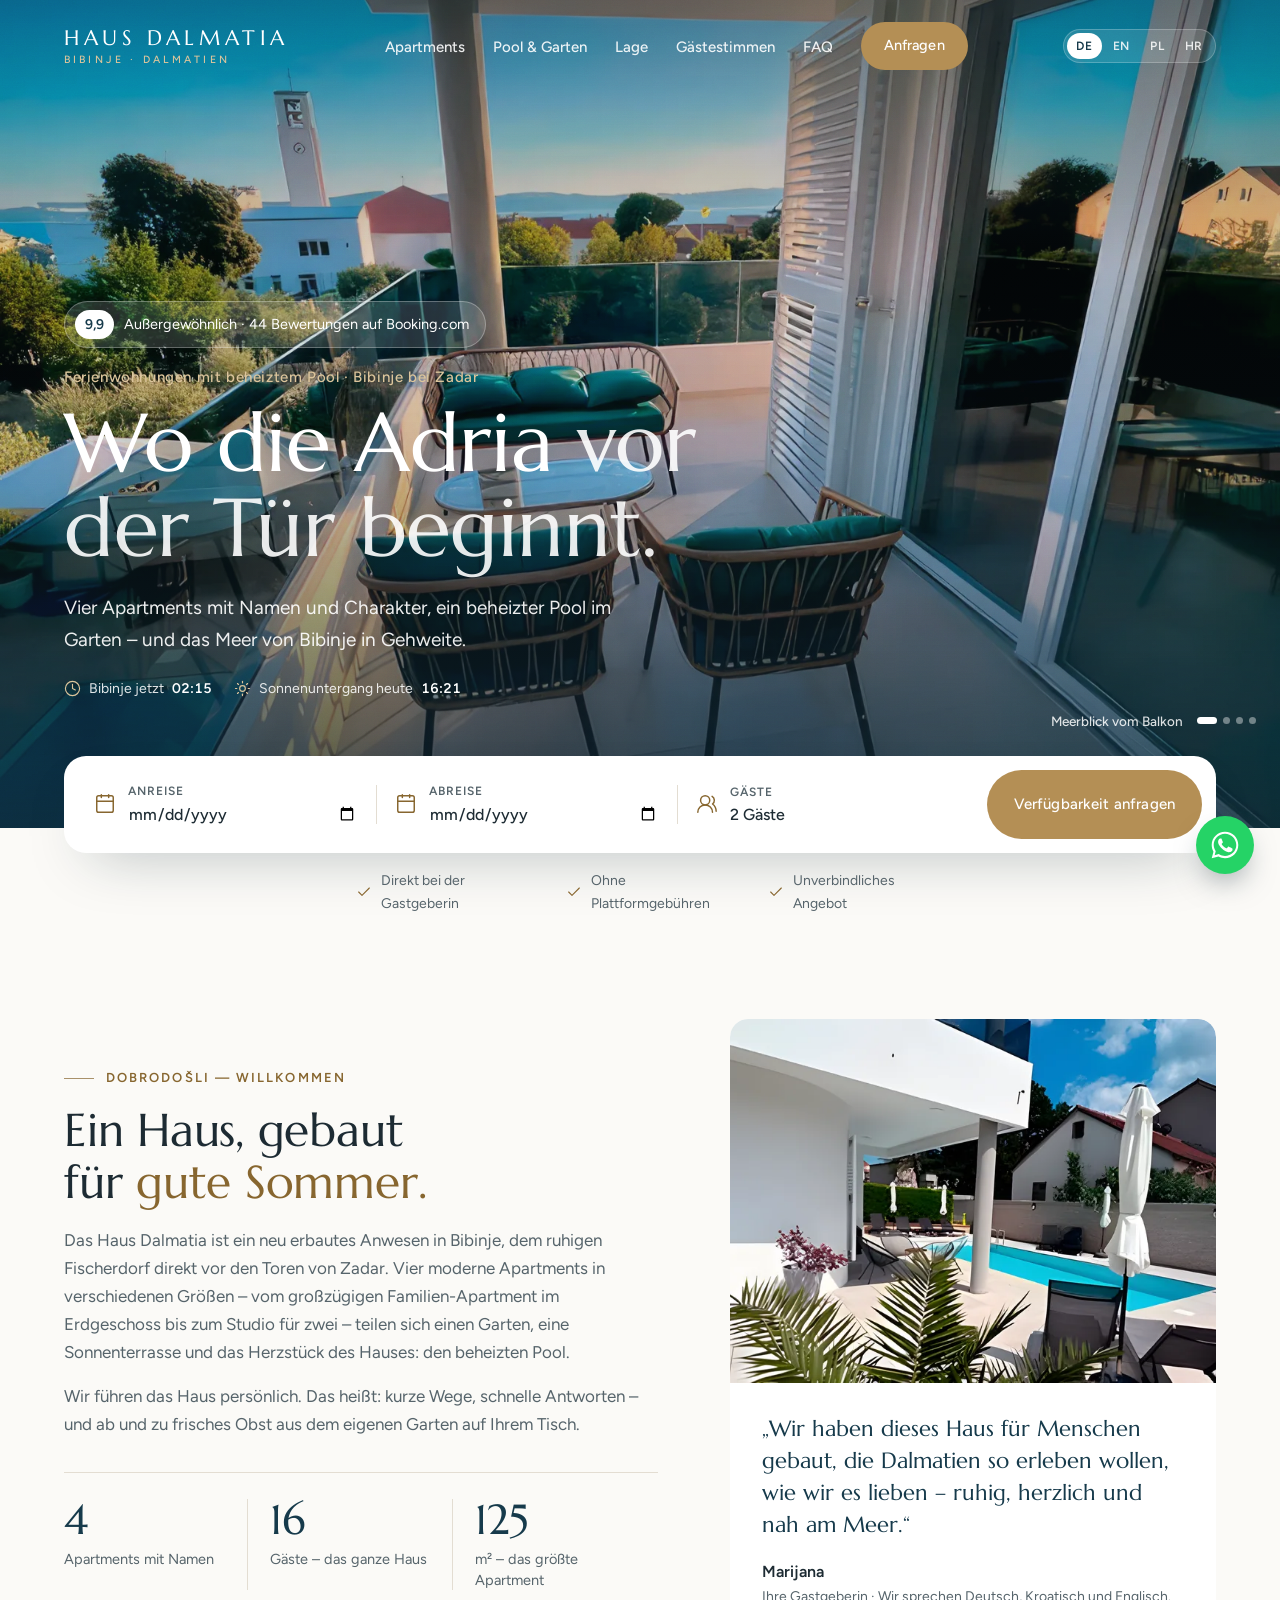
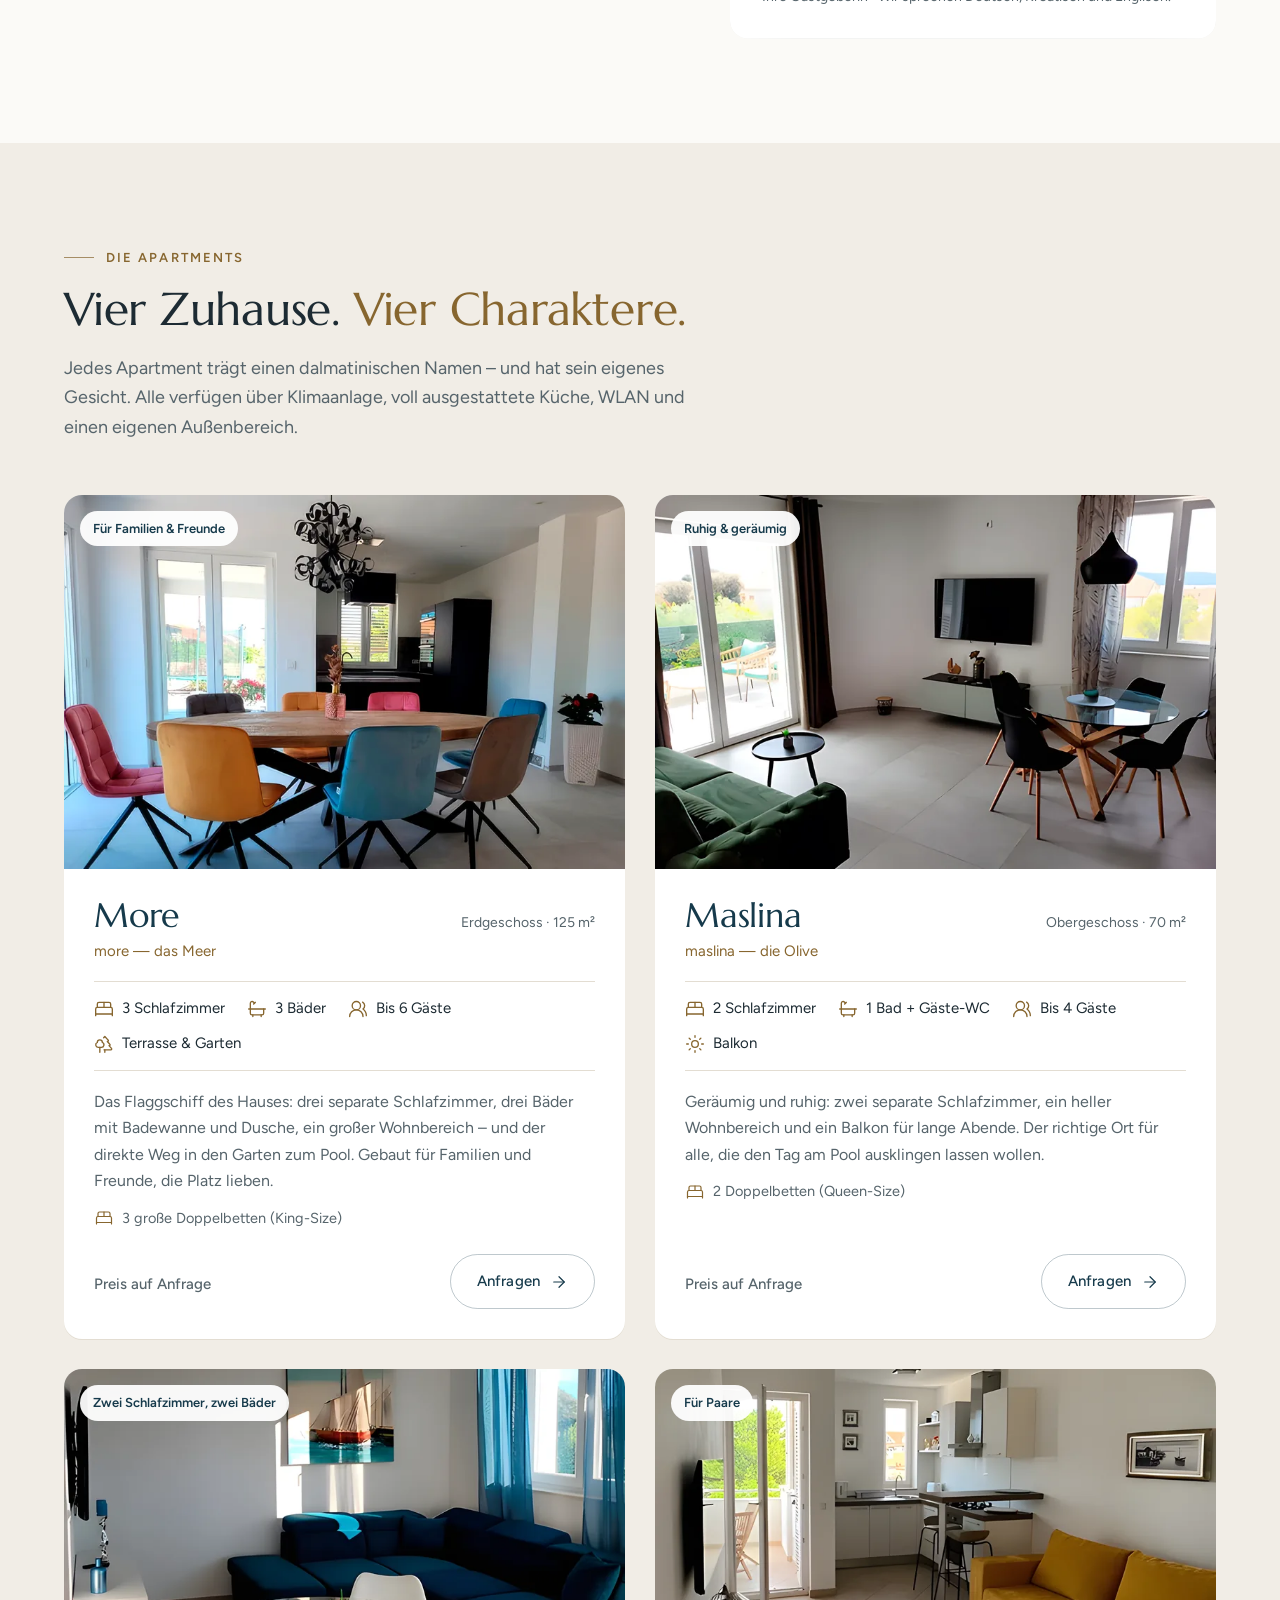
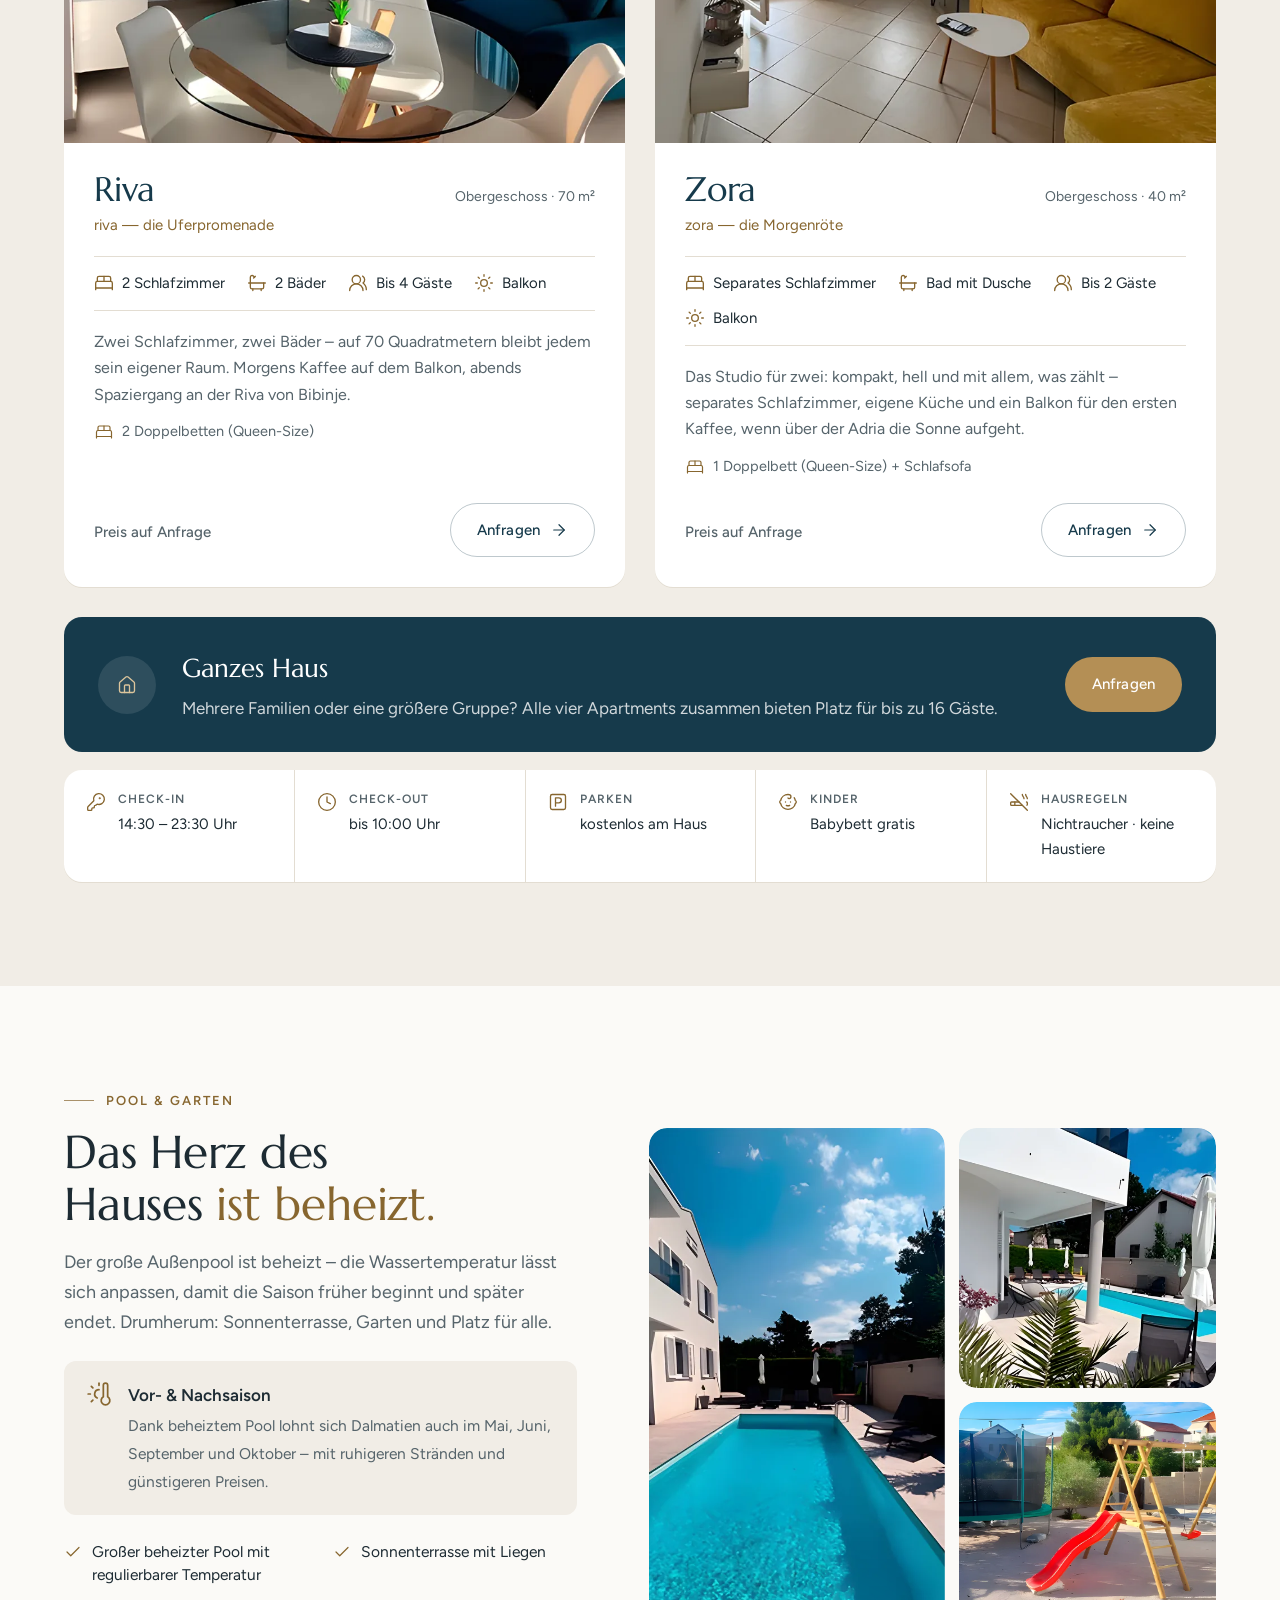
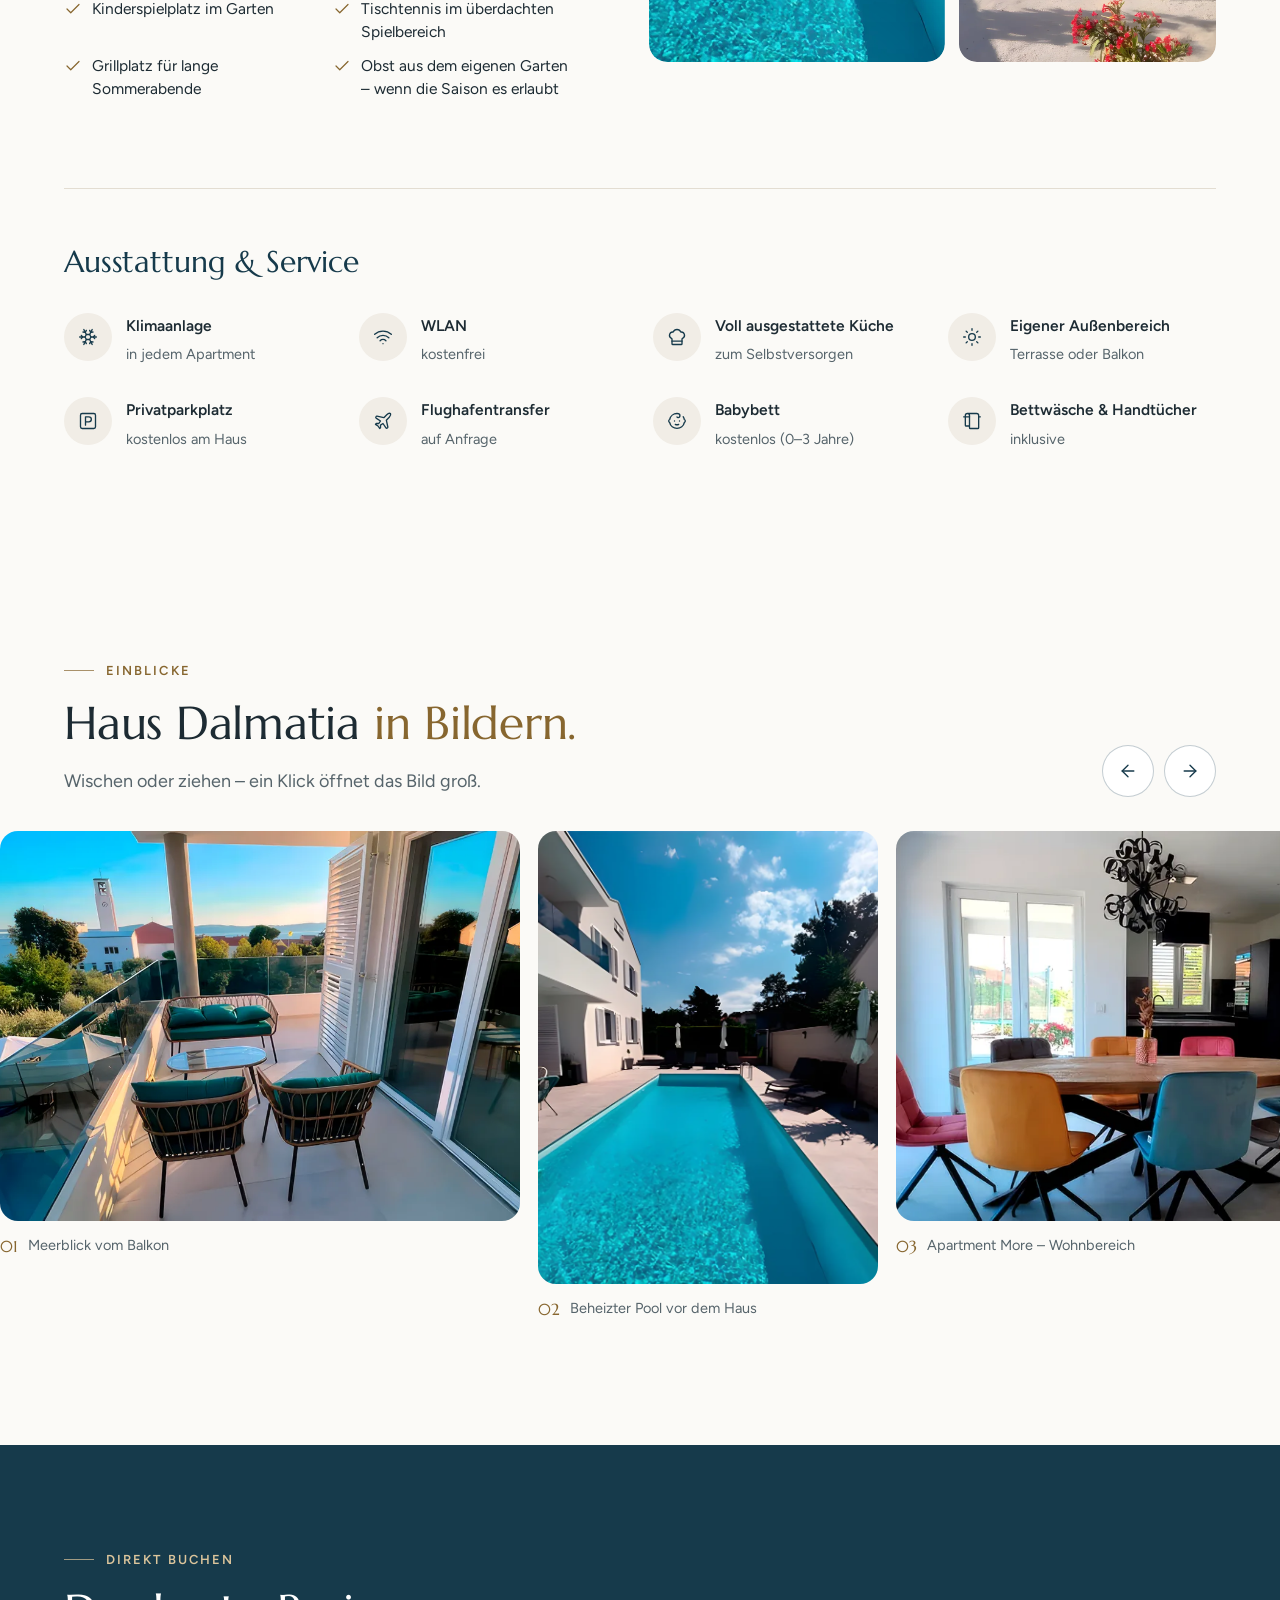
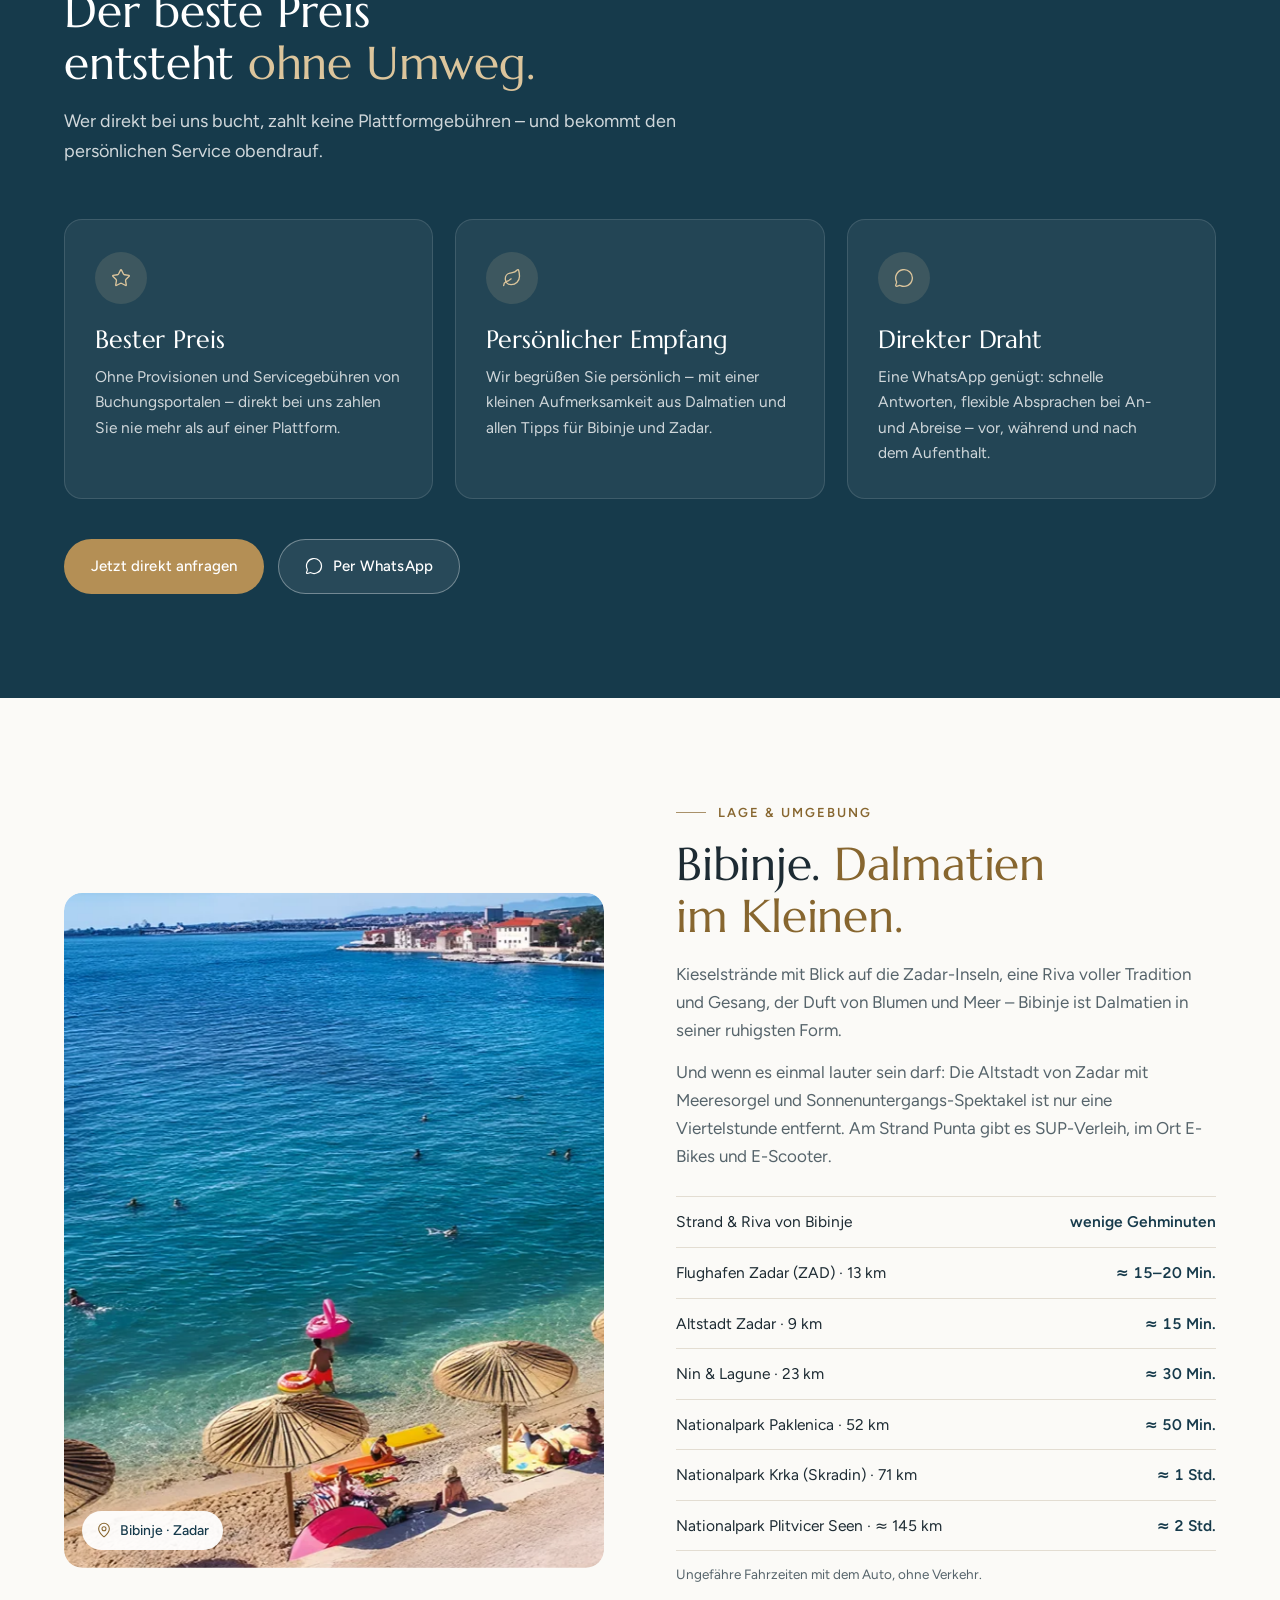
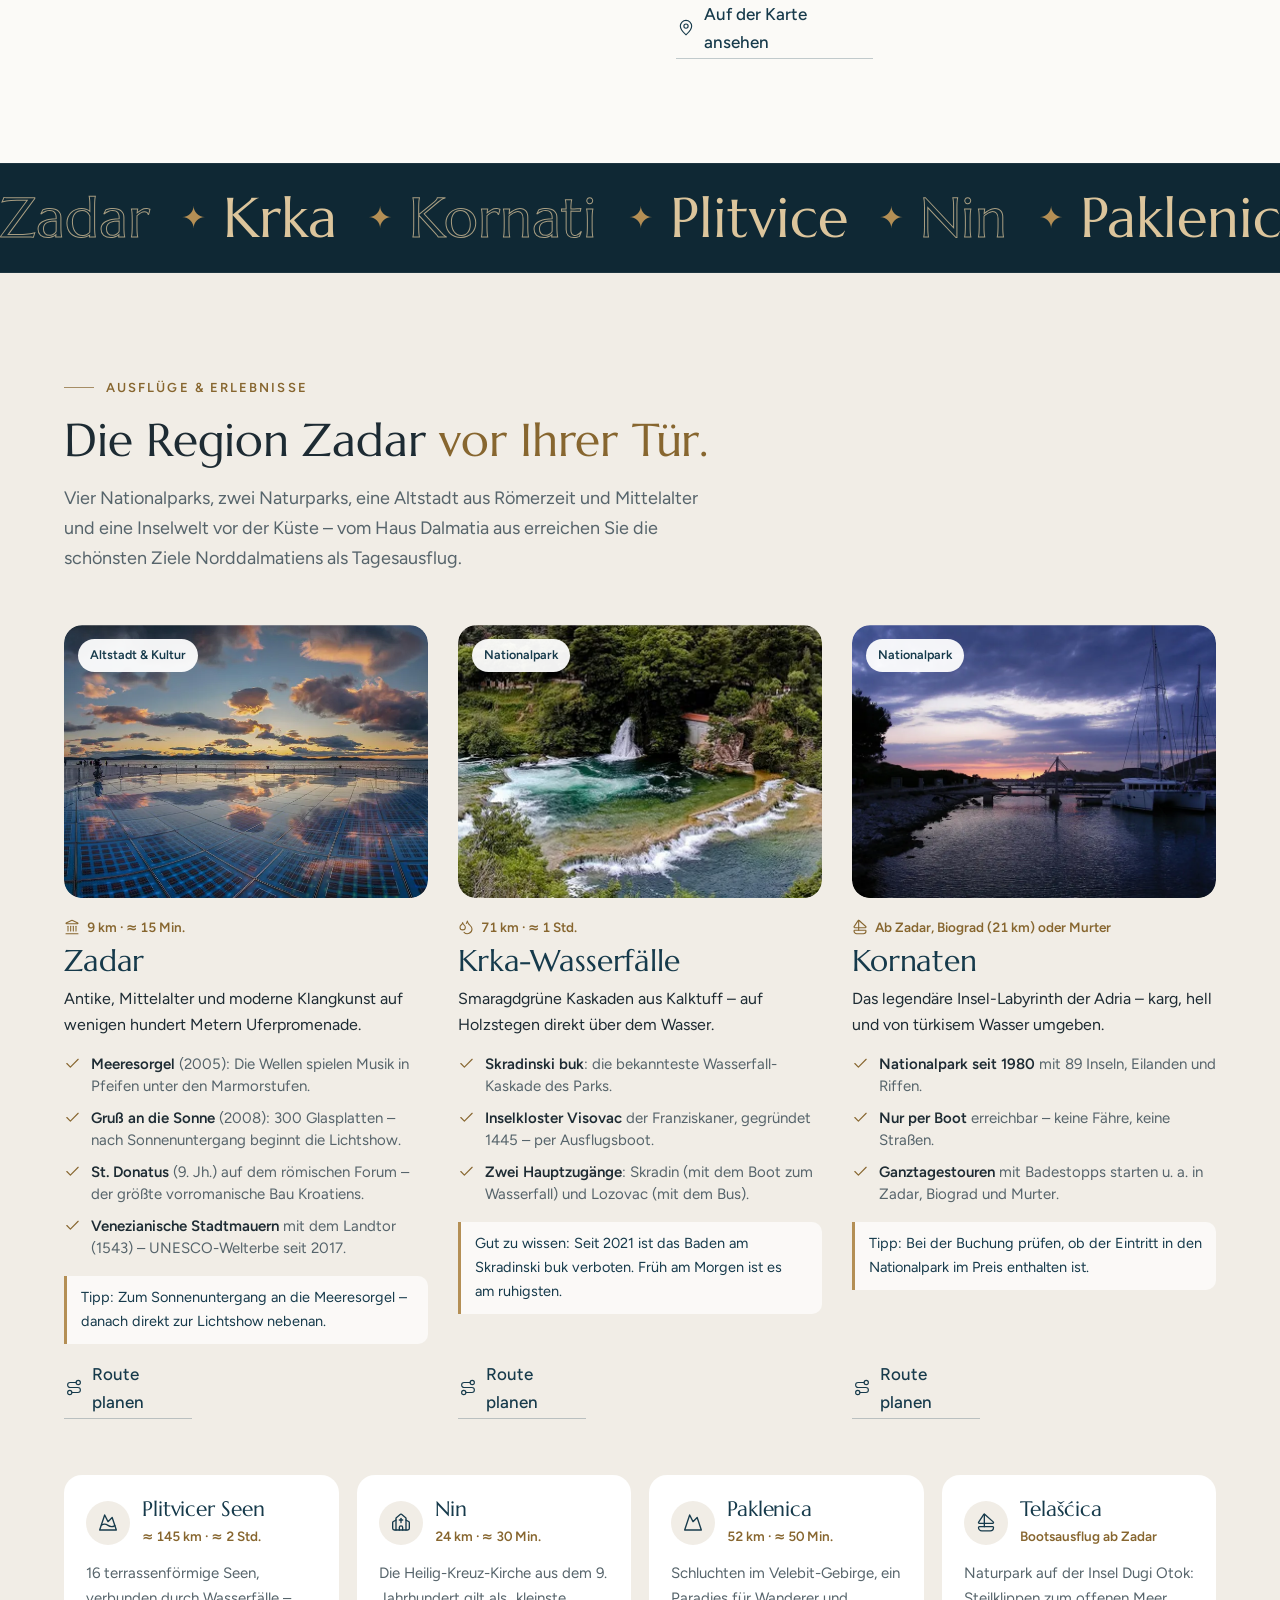
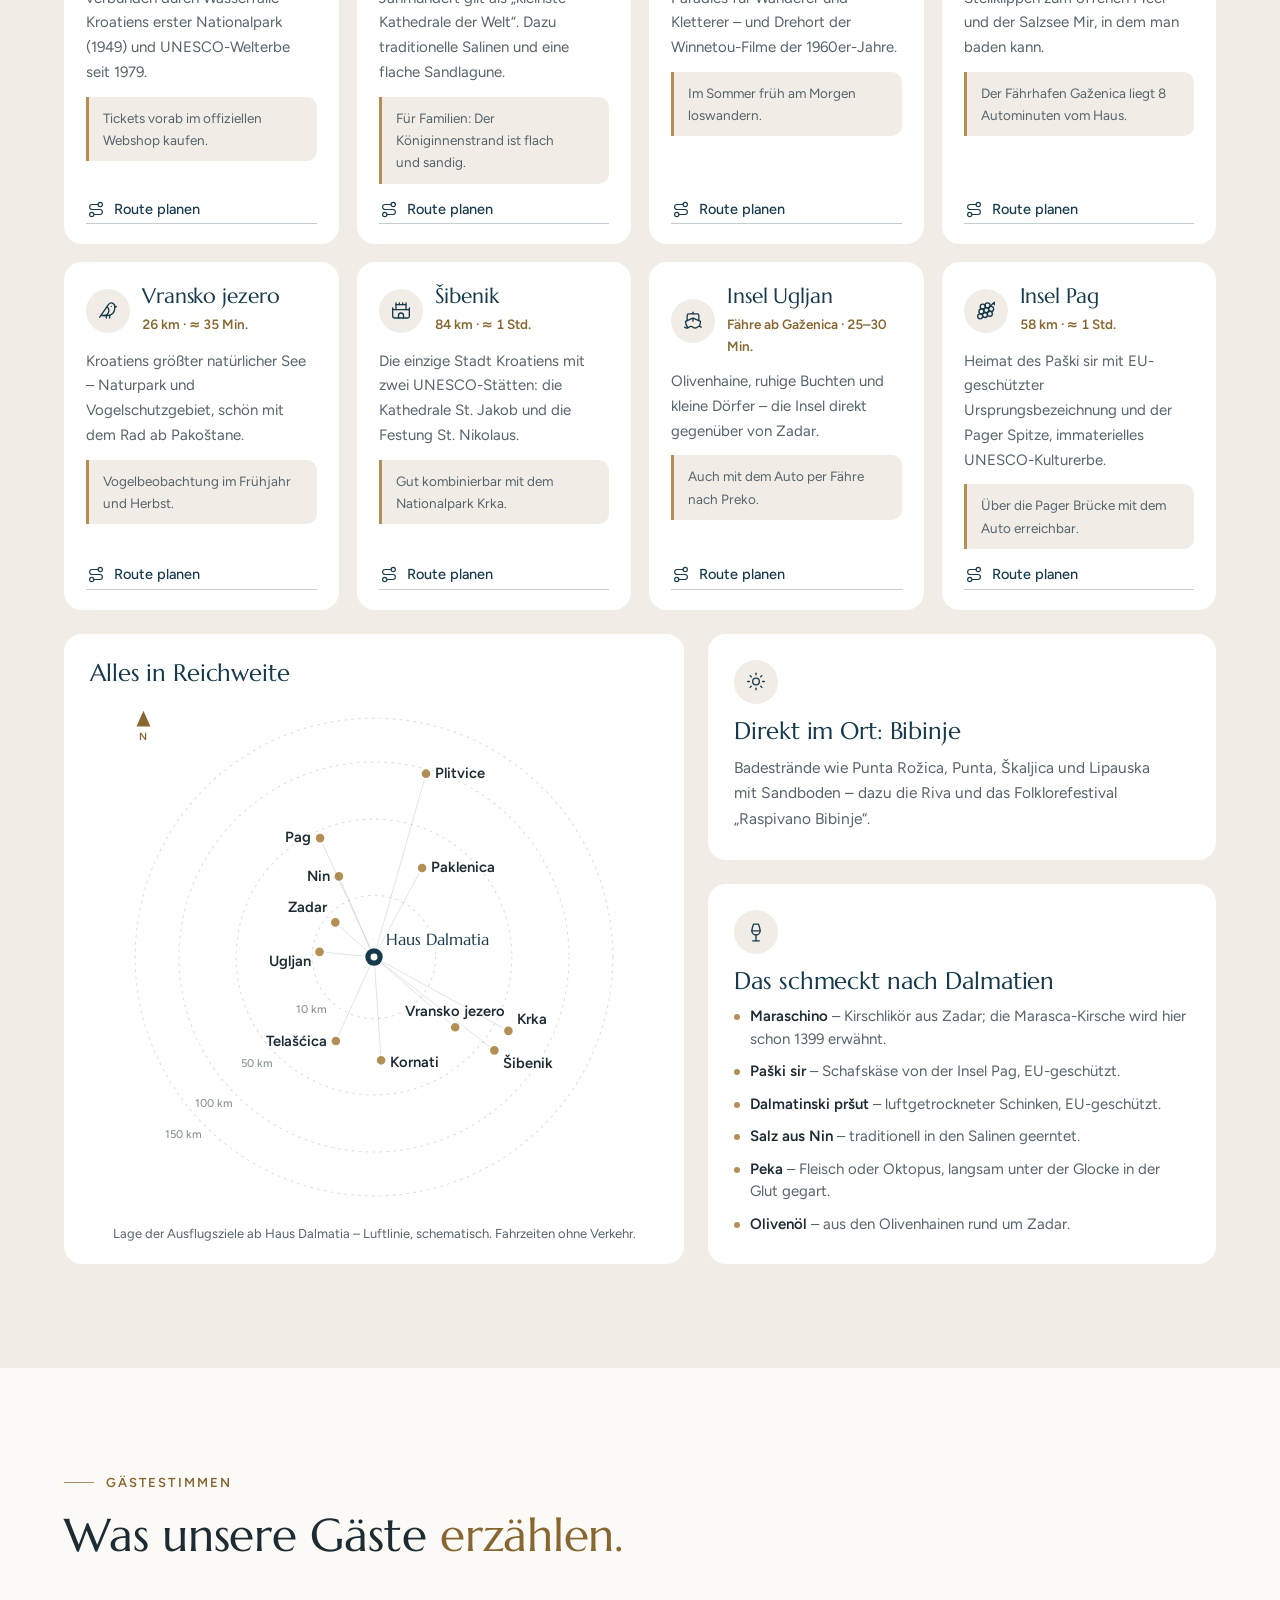
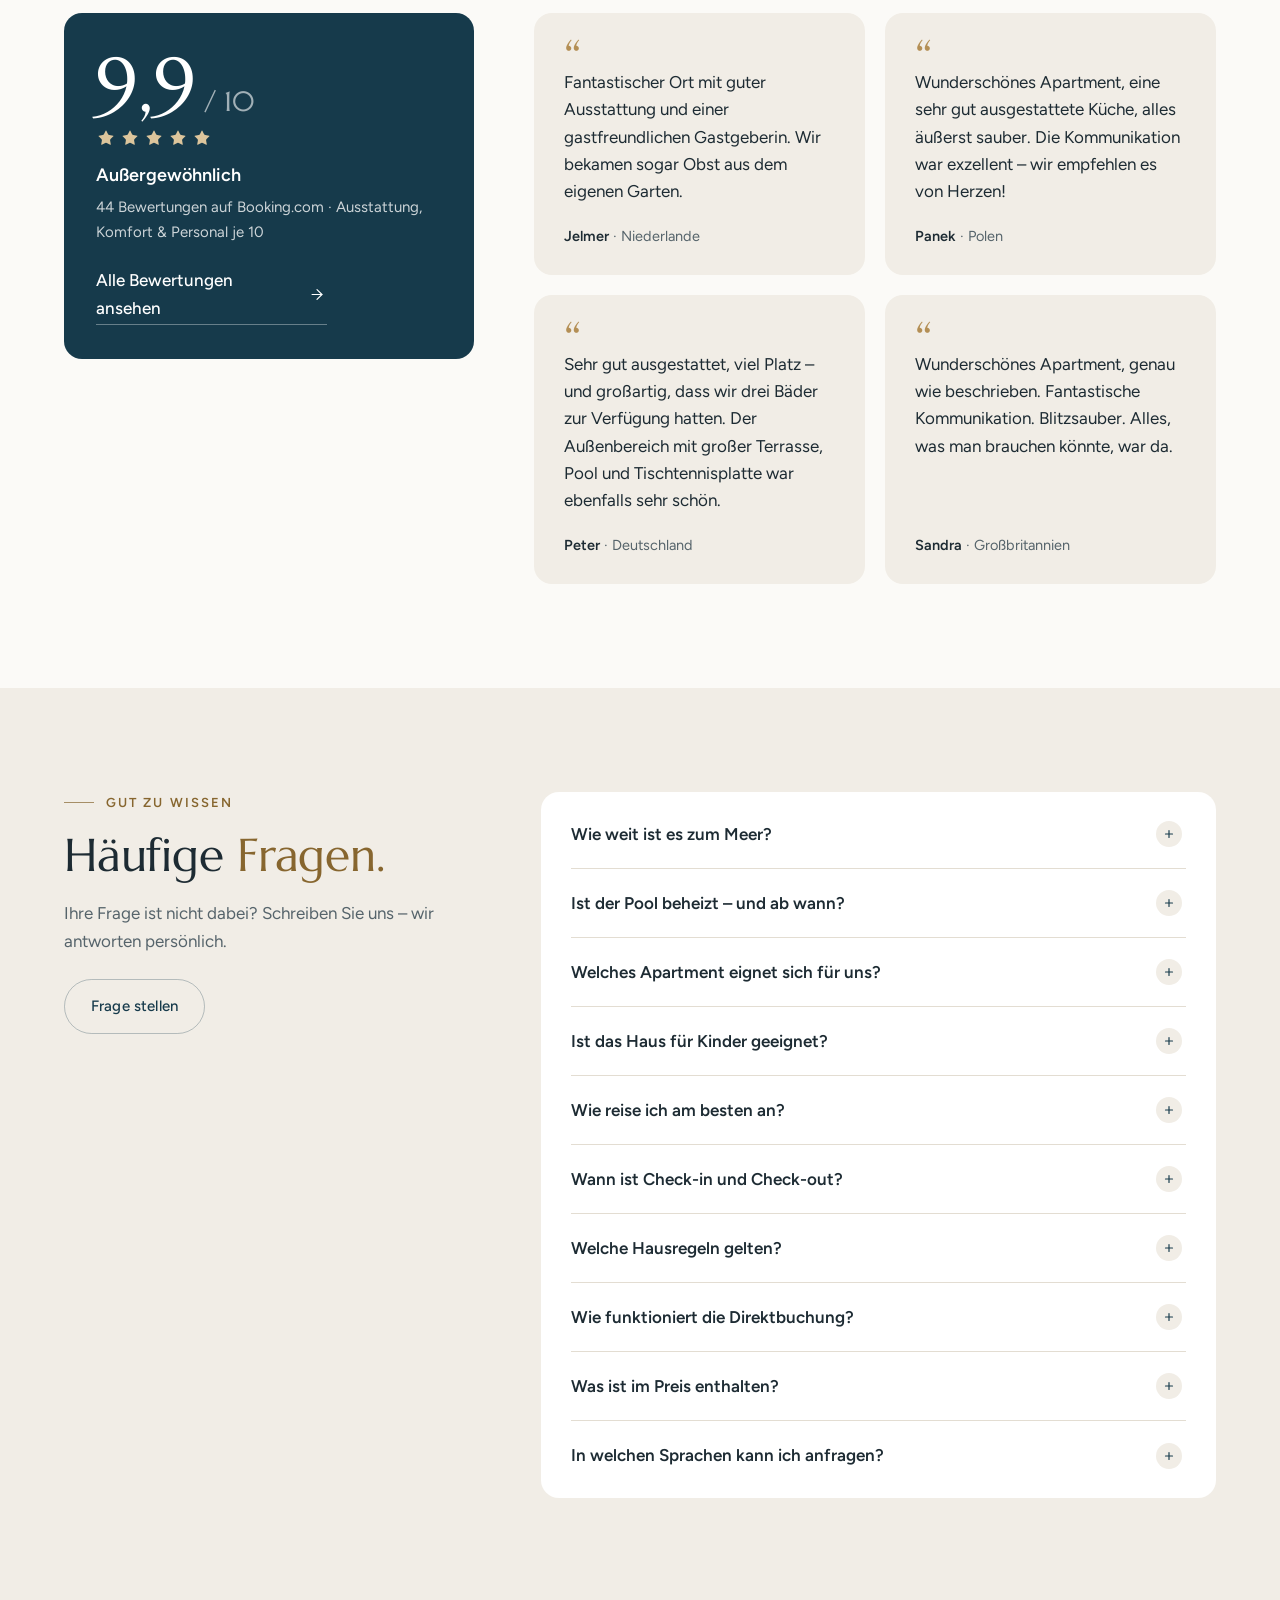
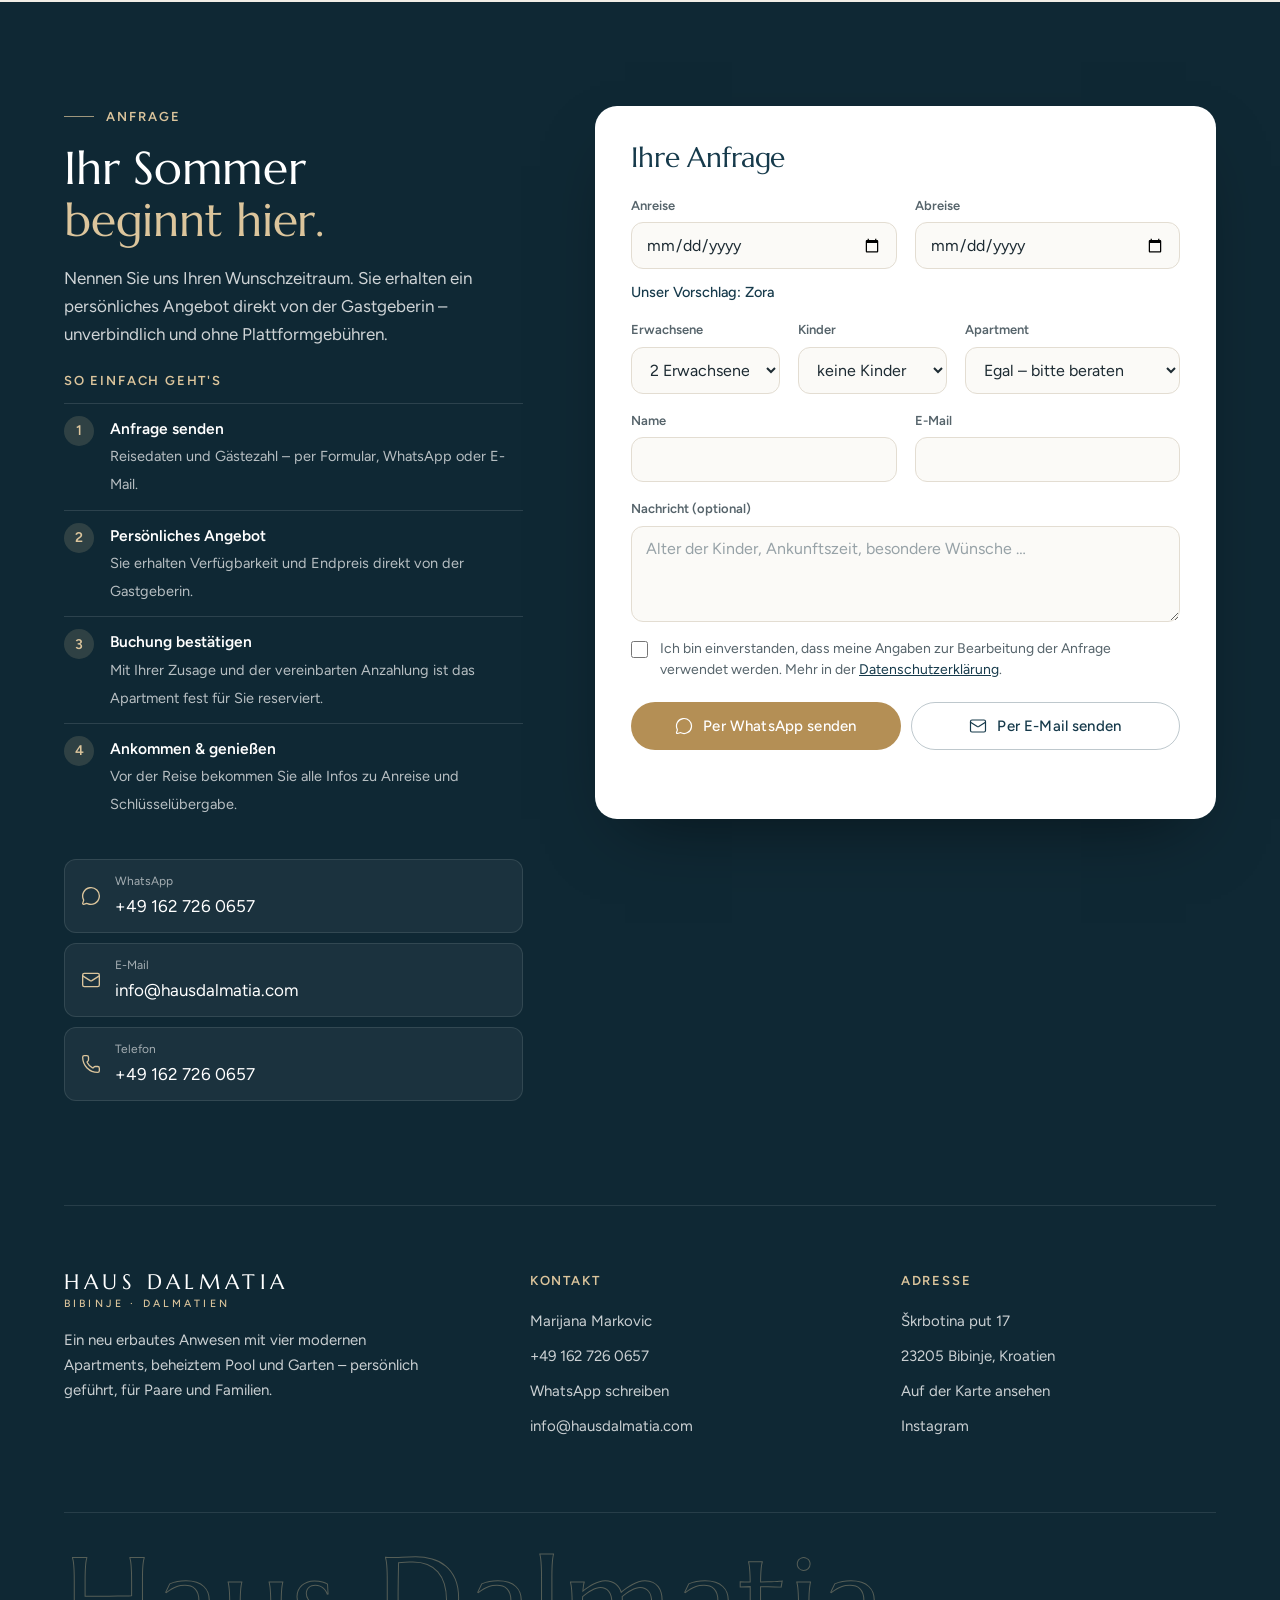
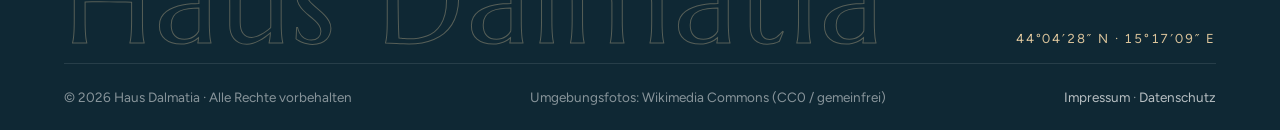
==== index.html @ 5d4549c8 "Elegante Details: Ortszeit & Sonnenuntergang, Koordinaten, Nach-oben-Knopf - Titelbild: aktuelle Uhr" ====
<!DOCTYPE html>
<html lang="de">
<head>
<meta charset="UTF-8">
<meta name="viewport" content="width=device-width, initial-scale=1.0, viewport-fit=cover">
<title>Ferienwohnungen mit beheiztem Pool in Bibinje bei Zadar · Haus Dalmatia</title>
<meta name="description" content="Vier moderne Ferienwohnungen mit beheiztem Pool, Garten und Spielplatz in Bibinje bei Zadar, Kroatien – für 2 bis 16 Gäste, 9,9/10 auf Booking.com. Meer in Gehweite. Direkt bei der Gastgeberin anfragen.">
<link rel="canonical" href="https://hausdalmatia.com/">
<link rel="alternate" hreflang="de" href="https://hausdalmatia.com/">
<link rel="alternate" hreflang="en" href="https://hausdalmatia.com/en/">
<link rel="alternate" hreflang="pl" href="https://hausdalmatia.com/pl/">
<link rel="alternate" hreflang="hr" href="https://hausdalmatia.com/hr/">
<link rel="alternate" hreflang="x-default" href="https://hausdalmatia.com/">
<meta name="theme-color" content="#0f2834">
<link rel="icon" href="bilder/favicon.svg" type="image/svg+xml">
<link rel="icon" href="bilder/favicon.png" sizes="32x32">
<link rel="apple-touch-icon" href="bilder/apple-touch-icon.png">

<!-- Teilen-Vorschau (WhatsApp / Facebook / Instagram) -->
<meta property="og:type" content="website">
<meta property="og:site_name" content="Haus Dalmatia">
<meta property="og:title" content="Ferienwohnungen mit beheiztem Pool in Bibinje bei Zadar · Haus Dalmatia">
<meta property="og:description" content="Vier Apartments mit Namen und Charakter, beheizter Pool, Garten – und das Meer von Bibinje in Gehweite. Direkt bei der Gastgeberin anfragen.">
<meta property="og:image" content="https://hausdalmatia.com/bilder/web/og-haus-dalmatia.jpg">
<meta property="og:image:width" content="1200">
<meta property="og:image:height" content="630">
<meta property="og:url" content="https://hausdalmatia.com/">
<meta property="og:locale" content="de_DE">
<meta property="og:locale:alternate" content="en_GB">
<meta property="og:locale:alternate" content="pl_PL">
<meta property="og:locale:alternate" content="hr_HR">
<meta name="twitter:card" content="summary_large_image">

<link rel="preload" as="image" type="image/webp" href="bilder/web/hero-meerblick-1600.webp" imagesrcset="bilder/web/hero-meerblick-960.webp 960w, bilder/web/hero-meerblick-1600.webp 1600w, bilder/web/hero-meerblick-2200.webp 2200w" imagesizes="100vw" fetchpriority="high">
<link rel="preload" as="font" type="font/woff2" href="fonts/marcellus-latin-400-normal.woff2" crossorigin>
<link rel="preload" as="font" type="font/woff2" href="fonts/figtree-latin-400-normal.woff2" crossorigin>

<style>
/* ---------- Schriften (lokal, ohne Verbindung zu Google) ----------
   Marcellus: Überschriften, angelehnt an römische Inschriften (Forum Zadar)
   Figtree:   Fließtext, weich und gut lesbar */
@font-face{font-family:'Marcellus';font-style:normal;font-weight:400;font-display:swap;src:url(fonts/marcellus-latin-400-normal.woff2) format('woff2');unicode-range:U+0000-00FF,U+0131,U+0152-0153,U+02BB-02BC,U+02C6,U+02DA,U+02DC,U+0304,U+0308,U+0329,U+2000-206F,U+20AC,U+2122,U+2191,U+2193,U+2212,U+2215,U+FEFF,U+FFFD}
@font-face{font-family:'Marcellus';font-style:normal;font-weight:400;font-display:swap;src:url(fonts/marcellus-latin-ext-400-normal.woff2) format('woff2');unicode-range:U+0100-02BA,U+02BD-02C5,U+02C7-02CC,U+02CE-02D7,U+02DD-02FF,U+1E00-1E9F,U+2020,U+20A0-20AB,U+20AD-20C0,U+2C60-2C7F,U+A720-A7FF}
@font-face{font-family:'Figtree';font-style:normal;font-weight:400;font-display:swap;src:url(fonts/figtree-latin-400-normal.woff2) format('woff2');unicode-range:U+0000-00FF,U+0131,U+0152-0153,U+02BB-02BC,U+02C6,U+02DA,U+02DC,U+0304,U+0308,U+0329,U+2000-206F,U+20AC,U+2122,U+2191,U+2193,U+2212,U+2215,U+FEFF,U+FFFD}
@font-face{font-family:'Figtree';font-style:normal;font-weight:400;font-display:swap;src:url(fonts/figtree-latin-ext-400-normal.woff2) format('woff2');unicode-range:U+0100-02BA,U+02BD-02C5,U+02C7-02CC,U+02CE-02D7,U+02DD-02FF,U+1E00-1E9F,U+2020,U+20A0-20AB,U+20AD-20C0,U+2C60-2C7F,U+A720-A7FF}
@font-face{font-family:'Figtree';font-style:normal;font-weight:500;font-display:swap;src:url(fonts/figtree-latin-500-normal.woff2) format('woff2');unicode-range:U+0000-00FF,U+0131,U+0152-0153,U+02BB-02BC,U+02C6,U+02DA,U+02DC,U+0304,U+0308,U+0329,U+2000-206F,U+20AC,U+2122,U+2191,U+2193,U+2212,U+2215,U+FEFF,U+FFFD}
@font-face{font-family:'Figtree';font-style:normal;font-weight:500;font-display:swap;src:url(fonts/figtree-latin-ext-500-normal.woff2) format('woff2');unicode-range:U+0100-02BA,U+02BD-02C5,U+02C7-02CC,U+02CE-02D7,U+02DD-02FF,U+1E00-1E9F,U+2020,U+20A0-20AB,U+20AD-20C0,U+2C60-2C7F,U+A720-A7FF}
@font-face{font-family:'Figtree';font-style:normal;font-weight:600;font-display:swap;src:url(fonts/figtree-latin-600-normal.woff2) format('woff2');unicode-range:U+0000-00FF,U+0131,U+0152-0153,U+02BB-02BC,U+02C6,U+02DA,U+02DC,U+0304,U+0308,U+0329,U+2000-206F,U+20AC,U+2122,U+2191,U+2193,U+2212,U+2215,U+FEFF,U+FFFD}
@font-face{font-family:'Figtree';font-style:normal;font-weight:600;font-display:swap;src:url(fonts/figtree-latin-ext-600-normal.woff2) format('woff2');unicode-range:U+0100-02BA,U+02BD-02C5,U+02C7-02CC,U+02CE-02D7,U+02DD-02FF,U+1E00-1E9F,U+2020,U+20A0-20AB,U+20AD-20C0,U+2C60-2C7F,U+A720-A7FF}

/* Layout: heller Kalkstein, ein tiefes Adria-Band, weich gerundete Fotos – ruhig und luftig */
:root{
  --paper:#fbfaf7;      /* Grundton, fast weiß */
  --stone:#f1ede6;      /* dalmatinischer Kalkstein */
  --line:#e3ddd2;
  --ink:#1d2b33;
  --muted:#56646b;
  --sea:#163a4b;        /* Adria */
  --sea-deep:#0f2834;
  --gold:#b48f55;
  --gold-ink:#87662f;   /* Gold für Text auf hellem Grund */
  --gold-soft:#dcc59c;  /* Gold für Text auf dunklem Grund */
  --r:18px; --r-sm:12px;
  --display:'Marcellus',Georgia,'Times New Roman',serif;
  --body:'Figtree',system-ui,-apple-system,'Segoe UI',sans-serif;
  --shadow:0 24px 60px -28px rgba(15,40,52,.35);
  color-scheme:light;
}
*{margin:0;padding:0;box-sizing:border-box}
html{scroll-behavior:smooth;scroll-padding-top:84px}
body{font-family:var(--body);font-weight:400;color:var(--ink);background:var(--paper);line-height:1.65;font-size:17px;-webkit-font-smoothing:antialiased;text-rendering:optimizeLegibility}
img{display:block;max-width:100%;height:auto}
a{color:inherit;text-decoration:none}
h1,h2,h3{font-family:var(--display);font-weight:400;line-height:1.12;text-wrap:balance;letter-spacing:-.005em}
h2 em,h1 em{font-style:normal;color:var(--gold-ink)}
p{text-wrap:pretty}
:focus-visible{outline:2px solid var(--gold);outline-offset:3px;border-radius:6px}
.skip{position:absolute;left:-9999px;top:10px;z-index:300;background:var(--gold);color:#fff;padding:10px 18px;border-radius:999px}
.skip:focus{left:10px}
.sr{position:absolute;width:1px;height:1px;overflow:hidden;clip:rect(0 0 0 0);white-space:nowrap}
.ic{width:20px;height:20px;flex:0 0 20px;fill:none;stroke:currentColor;stroke-width:1.6;stroke-linecap:round;stroke-linejoin:round}

/* ---------- Grundbausteine ---------- */
.wrap{max-width:1200px;margin:0 auto;padding-left:max(24px,env(safe-area-inset-left,0px));padding-right:max(24px,env(safe-area-inset-right,0px))}
.section{padding-block:104px}
.eyebrow{font-size:13px;font-weight:600;letter-spacing:.16em;text-transform:uppercase;color:var(--gold-ink);display:block;margin-bottom:16px}
.head{max-width:660px;margin-bottom:52px}
.head h2,.h2{font-size:clamp(32px,3.6vw,48px);margin-bottom:18px}
.head p,.lead{color:var(--muted);font-size:18px}
.head.c{text-align:center;margin-left:auto;margin-right:auto}
.btn{display:inline-flex;align-items:center;justify-content:center;gap:10px;padding:14px 26px;border-radius:999px;border:1px solid transparent;font-family:var(--body);font-size:15px;font-weight:500;letter-spacing:.01em;cursor:pointer;transition:background .25s,color .25s,border-color .25s,transform .25s;background:var(--sea);color:#fff;white-space:nowrap}
.btn:hover{background:var(--sea-deep);transform:translateY(-1px)}
.btn.gold{background:var(--gold);color:#fff}
.btn.gold:hover{background:#a07d46}
.btn.line{background:transparent;color:var(--sea);border-color:rgba(22,58,75,.28)}
.btn.line:hover{border-color:var(--sea);background:rgba(22,58,75,.05)}
.btn.ghost{background:rgba(255,255,255,.08);color:#fff;border-color:rgba(255,255,255,.35)}
.btn.ghost:hover{background:rgba(255,255,255,.16);border-color:#fff}
.btn .ic{width:18px;height:18px;flex-basis:18px}
.link{display:inline-flex;align-items:center;gap:8px;font-weight:500;color:var(--sea);border-bottom:1px solid rgba(22,58,75,.25);padding-bottom:2px;transition:border-color .25s,gap .25s}
.link:hover{border-color:var(--sea);gap:12px}
.link .ic{width:17px;height:17px}

/* ---------- Navigation ---------- */
nav{position:fixed;top:0;left:0;right:0;z-index:100;padding-block:22px;transition:background .35s,padding .35s,box-shadow .35s}
nav .wrap{display:flex;align-items:center;justify-content:space-between;gap:20px}
.logo{font-family:var(--display);font-size:21px;letter-spacing:.22em;text-transform:uppercase;color:#fff;line-height:1.15;white-space:nowrap;transition:color .35s}
.logo small{display:block;font-family:var(--body);font-size:10.5px;font-weight:500;letter-spacing:.3em;color:var(--gold-soft);margin-top:4px}
.nav-links{display:flex;gap:28px;align-items:center;list-style:none}
.nav-links a{font-size:15px;font-weight:500;color:rgba(255,255,255,.9);transition:color .25s}
.nav-links a:not(.btn):hover{color:#fff}
.nav-links .btn{padding:11px 22px;font-size:14.5px}
nav.scrolled{background:rgba(251,250,247,.96);backdrop-filter:blur(12px);-webkit-backdrop-filter:blur(12px);padding-block:12px;box-shadow:0 1px 0 var(--line)}
nav.scrolled .logo{color:var(--sea)}
nav.scrolled .logo small{color:var(--gold-ink)}
nav.scrolled .nav-links a:not(.btn){color:var(--ink)}
.nav-right{display:flex;align-items:center;gap:18px}
.lang-switch{display:flex;align-items:center;gap:2px;background:rgba(255,255,255,.12);border:1px solid rgba(255,255,255,.22);border-radius:999px;padding:3px}
.lang-switch a{background:none;border:none;color:rgba(255,255,255,.85);font:600 12px/1 var(--body);letter-spacing:.06em;cursor:pointer;padding:7px 9px;border-radius:999px;transition:background .25s,color .25s}
.lang-switch a.active{background:#fff;color:var(--sea)}
nav.scrolled .lang-switch{background:var(--stone);border-color:var(--line)}
nav.scrolled .lang-switch a{color:var(--muted)}
nav.scrolled .lang-switch a.active{background:var(--sea);color:#fff}
.burger{display:none;background:none;border:none;cursor:pointer;width:28px;height:20px;position:relative;z-index:110}
.burger span{position:absolute;left:0;width:100%;height:2px;border-radius:2px;background:#fff;transition:all .3s}
.burger span:nth-child(1){top:0}.burger span:nth-child(2){top:9px}.burger span:nth-child(3){top:18px}
nav.scrolled .burger span{background:var(--sea)}
.burger.open span{background:#fff!important}
.burger.open span:nth-child(1){top:9px;transform:rotate(45deg)}
.burger.open span:nth-child(2){opacity:0}
.burger.open span:nth-child(3){top:9px;transform:rotate(-45deg)}

/* ---------- Hero ---------- */
.hero{position:relative;height:min(92svh,880px);min-height:620px;display:flex;align-items:flex-end;background:var(--sea-deep);overflow:hidden}
.hero-slides{position:absolute;inset:0}
.hero-bg{position:absolute;inset:0;width:100%;height:100%;object-fit:cover;opacity:0;transition:opacity 1.6s ease}
.hero-bg.is-on{opacity:1;animation:drift 9s ease-out both}
@keyframes drift{from{transform:scale(1.07)}to{transform:scale(1)}}
.hero-cap{position:absolute;z-index:3;right:max(24px,env(safe-area-inset-right,0px));bottom:96px;display:flex;align-items:center;gap:14px;color:rgba(255,255,255,.85);font-size:13.5px;font-weight:500}
.hero-cap .dots{display:flex;gap:6px}
.hero-cap .dots i{width:7px;height:7px;border-radius:50%;background:rgba(255,255,255,.4);transition:background .4s,width .4s}
.hero-cap .dots i.on{background:#fff;width:20px;border-radius:4px}
.hero:after{content:'';position:absolute;inset:0;background:linear-gradient(180deg,rgba(15,40,52,.55) 0%,rgba(15,40,52,.12) 32%,rgba(15,40,52,.2) 55%,rgba(15,40,52,.78) 100%)}
.hero-content{position:relative;z-index:2;color:#fff;width:100%;padding-bottom:128px;animation:rise 1s cubic-bezier(.2,.7,.2,1) both}
@keyframes rise{from{opacity:.35;transform:translateY(18px)}to{opacity:1;transform:none}}
.rating{display:inline-flex;align-items:center;gap:10px;background:rgba(255,255,255,.14);border:1px solid rgba(255,255,255,.28);backdrop-filter:blur(8px);-webkit-backdrop-filter:blur(8px);border-radius:999px;padding:8px 16px 8px 10px;font-size:14.5px;margin-bottom:22px}
.rating b{background:#fff;color:var(--sea);border-radius:999px;padding:3px 10px;font-weight:600;font-size:14px}
.hero .kicker{display:block;font-family:var(--body);font-size:15px;font-weight:500;letter-spacing:.04em;color:var(--gold-soft);margin-bottom:14px}
.hero h1{font-size:clamp(44px,6.4vw,84px);max-width:13ch;margin-bottom:22px;line-height:1.04}
.hero h1 em{color:#fff;opacity:.9}
.hero p.sub{font-size:19px;max-width:560px;color:rgba(255,255,255,.92);margin-bottom:6px}

/* ---------- Buchungskarte ---------- */
.book-wrap{position:relative;z-index:5;margin-top:-72px}
.book{background:#fff;border-radius:22px;box-shadow:var(--shadow);padding:14px;display:grid;grid-template-columns:1fr 1fr 1fr auto;gap:6px;align-items:stretch}
.bf{display:flex;align-items:center;gap:12px;padding:12px 16px;border-radius:14px;transition:background .2s;min-width:0}
.bf:hover,.bf:focus-within{background:var(--stone)}
.bf .ic{color:var(--gold-ink);width:22px;height:22px;flex-basis:22px}
.bf div{display:flex;flex-direction:column;min-width:0;flex:1}
.bf label{font-size:12px;font-weight:600;letter-spacing:.08em;text-transform:uppercase;color:var(--muted)}
.bf input,.bf select{border:none;background:transparent;font:500 16px var(--body);color:var(--ink);padding:2px 0;outline:none;width:100%;min-width:0;appearance:none;-webkit-appearance:none}
.bf + .bf{position:relative}
.bf + .bf:before{content:'';position:absolute;left:-3px;top:22%;bottom:22%;width:1px;background:var(--line)}
.book-actions{display:flex;gap:8px;align-items:center;padding-left:6px}
.book-actions .btn{height:100%;min-height:56px}
.book-note{display:flex;flex-wrap:wrap;gap:8px 22px;justify-content:center;margin-top:16px;font-size:14px;color:var(--muted)}
.book-note span{display:inline-flex;align-items:center;gap:7px}
.book-note .ic{width:16px;height:16px;color:var(--gold-ink)}
#quickNote{color:var(--sea);font-weight:500}

/* ---------- Willkommen ---------- */
.welcome .wrap{display:grid;grid-template-columns:1.1fr .9fr;gap:72px;align-items:center}
.welcome p{color:var(--muted);margin-bottom:16px;max-width:58ch}
.keyfacts{display:flex;gap:0;margin-top:34px;border-top:1px solid var(--line);padding-top:26px}
.keyfacts div{flex:1;padding-right:20px}
.keyfacts div + div{padding-left:22px;border-left:1px solid var(--line)}
.keyfacts b{display:block;font-family:var(--display);font-weight:400;font-size:42px;line-height:1;color:var(--sea);margin-bottom:8px}
.keyfacts span{font-size:14.5px;color:var(--muted);line-height:1.4;display:block}
.host{border-radius:var(--r);overflow:hidden;background:#fff;box-shadow:var(--shadow);margin:0}
.host img{width:100%;aspect-ratio:4/3;object-fit:cover}
.host-in{padding:30px 32px 30px}
.host .q{font-family:var(--display);font-size:22px;line-height:1.45;color:var(--sea);margin-bottom:18px}
.host .sig{font-weight:600;font-size:16px;color:var(--ink)}
.host .role{font-size:14px;color:var(--muted)}

/* ---------- Apartments ---------- */
.apts{background:var(--stone)}
.apt-grid{display:grid;grid-template-columns:repeat(2,minmax(0,1fr));gap:30px}
.apt{background:#fff;border-radius:var(--r);overflow:hidden;display:flex;flex-direction:column;box-shadow:0 1px 0 var(--line);transition:box-shadow .3s,transform .3s}
.apt:hover{box-shadow:var(--shadow);transform:translateY(-3px)}
.apt-img{position:relative;aspect-ratio:3/2;overflow:hidden;background:var(--line)}
.apt-img img{width:100%;height:100%;object-fit:cover;transition:transform 1s ease;cursor:zoom-in}
.apt:hover .apt-img img{transform:scale(1.04)}
.apt-tag{position:absolute;left:16px;top:16px;background:rgba(255,255,255,.94);color:var(--sea);font-size:13px;font-weight:600;padding:7px 13px;border-radius:999px}
.apt-body{padding:28px 30px 30px;display:flex;flex-direction:column;flex:1}
.apt-top{display:flex;align-items:baseline;justify-content:space-between;gap:12px;margin-bottom:4px}
.apt h3{font-size:34px;color:var(--sea)}
.apt .loc{font-size:14px;color:var(--muted);white-space:nowrap}
.apt .meaning{font-size:15px;color:var(--gold-ink);margin-bottom:18px}
.specs{display:flex;flex-wrap:wrap;gap:10px 22px;padding:14px 0;border-top:1px solid var(--line);border-bottom:1px solid var(--line);margin-bottom:18px;font-size:15px;color:var(--ink)}
.specs span{display:inline-flex;align-items:center;gap:8px}
.specs .ic{color:var(--gold-ink)}
.apt .desc{color:var(--muted);font-size:16px;margin-bottom:12px}
.apt .beds{display:flex;align-items:center;gap:8px;font-size:14.5px;color:var(--muted);margin-bottom:24px}
.apt .beds .ic{width:18px;height:18px;color:var(--gold-ink)}
.apt-foot{margin-top:auto;display:flex;align-items:center;justify-content:space-between;gap:16px;flex-wrap:wrap}
.price{font-family:var(--display);font-size:24px;color:var(--sea);font-variant-numeric:tabular-nums}
.price small{font-family:var(--body);font-size:14px;color:var(--muted)}
.price .req{font-family:var(--body);font-size:15px;font-weight:500;color:var(--muted)}
.whole{margin-top:30px;background:var(--sea);color:#fff;border-radius:var(--r);padding:30px 34px;display:flex;align-items:center;gap:26px;flex-wrap:wrap}
.whole .ic-c{width:58px;height:58px;border-radius:50%;background:rgba(255,255,255,.1);display:flex;align-items:center;justify-content:center;flex:0 0 58px}
.whole .ic-c .ic{width:26px;height:26px;color:var(--gold-soft)}
.whole div{flex:1;min-width:240px}
.whole b{display:block;font-family:var(--display);font-weight:400;font-size:26px;margin-bottom:4px}
.whole span{color:rgba(255,255,255,.8)}
.rules{margin-top:18px;display:grid;grid-template-columns:repeat(5,minmax(0,1fr));gap:0;background:#fff;border-radius:var(--r);overflow:hidden;box-shadow:0 1px 0 var(--line)}
.rules div{padding:20px 22px;display:flex;gap:12px;align-items:flex-start;font-size:15px}
.rules div + div{border-left:1px solid var(--line)}
.rules .ic{color:var(--gold-ink);margin-top:2px}
.rules small{display:block;font-size:12px;font-weight:600;letter-spacing:.08em;text-transform:uppercase;color:var(--muted);margin-bottom:2px}

/* ---------- Pool & Ausstattung ---------- */
.pool .wrap.split{display:grid;grid-template-columns:.95fr 1.05fr;gap:72px;align-items:center}
.pool p.lead{margin-bottom:24px;max-width:52ch}
.season{display:flex;gap:16px;align-items:flex-start;background:var(--stone);border-radius:var(--r-sm);padding:20px 22px;margin-bottom:26px}
.season .ic{width:26px;height:26px;flex-basis:26px;color:var(--gold-ink)}
.season b{display:block;font-weight:600;margin-bottom:2px}
.season span{color:var(--muted);font-size:15.5px}
.checks{list-style:none;display:grid;grid-template-columns:1fr 1fr;gap:12px 24px}
.checks li{display:flex;gap:10px;align-items:flex-start;font-size:15.5px;line-height:1.45}
.checks .ic{width:18px;height:18px;flex-basis:18px;color:var(--gold-ink);margin-top:2px}
.mosaic{display:grid;grid-template-columns:1.15fr 1fr;grid-template-rows:260px 260px;gap:14px}
.mosaic .m{overflow:hidden;border-radius:var(--r);background:var(--line)}
.mosaic .m:first-child{grid-row:span 2}
.mosaic img{width:100%;height:100%;object-fit:cover;transition:transform 1s ease;cursor:zoom-in}
.mosaic .m:hover img{transform:scale(1.05)}
.amen{margin-top:88px;padding-top:56px;border-top:1px solid var(--line)}
.amen h3{font-size:30px;margin-bottom:34px;color:var(--sea)}
.amen-grid{display:grid;grid-template-columns:repeat(4,minmax(0,1fr));gap:30px 26px}
.am{display:flex;gap:14px;align-items:flex-start}
.am .ic-c{width:48px;height:48px;border-radius:50%;background:var(--stone);display:flex;align-items:center;justify-content:center;flex:0 0 48px}
.am .ic-c .ic{width:22px;height:22px;color:var(--sea)}
.am b{display:block;font-weight:600;font-size:15.5px;margin-bottom:1px}
.am span{font-size:14.5px;color:var(--muted)}

/* ---------- Direkt buchen ---------- */
.direct{background:var(--sea);color:#fff}
.direct .eyebrow{color:var(--gold-soft)}
.direct .head h2{color:#fff}
.direct .head h2 em{color:var(--gold-soft)}
.direct .head p{color:rgba(255,255,255,.8)}
.benefits{display:grid;grid-template-columns:repeat(3,minmax(0,1fr));gap:22px}
.benefit{background:rgba(255,255,255,.06);border:1px solid rgba(255,255,255,.12);border-radius:var(--r);padding:32px 30px}
.benefit .ic-c{width:52px;height:52px;border-radius:50%;background:rgba(220,197,156,.14);display:flex;align-items:center;justify-content:center;margin-bottom:22px}
.benefit .ic-c .ic{width:24px;height:24px;color:var(--gold-soft)}
.benefit h3{font-size:25px;margin-bottom:10px}
.benefit p{font-size:15.5px;color:rgba(255,255,255,.78)}
.direct-ctas{display:flex;gap:14px;flex-wrap:wrap;margin-top:40px}

/* ---------- Lage ---------- */
.lage .wrap{display:grid;grid-template-columns:1fr 1fr;gap:72px;align-items:center}
.lage-img{position:relative;border-radius:var(--r);overflow:hidden;aspect-ratio:4/5;box-shadow:var(--shadow)}
.lage-img img{width:100%;height:100%;object-fit:cover;cursor:zoom-in}
.lage-img .chip{position:absolute;left:18px;bottom:18px;background:rgba(255,255,255,.94);color:var(--sea);border-radius:999px;padding:8px 14px;font-size:14px;font-weight:500;display:inline-flex;gap:8px;align-items:center}
.lage-img .chip .ic{width:16px;height:16px;color:var(--gold-ink)}
.lage p{color:var(--muted);margin-bottom:14px;max-width:56ch}
.dist{list-style:none;margin:26px 0 12px}
.dist li{display:flex;justify-content:space-between;gap:16px;padding:12px 0;border-bottom:1px solid var(--line);font-size:15.5px}
.dist li:first-child{border-top:1px solid var(--line)}
.dist li span:last-child{color:var(--sea);font-weight:600;white-space:nowrap;font-variant-numeric:tabular-nums}
.dist-note{font-size:13.5px;color:var(--muted);margin-bottom:26px}

/* ---------- Erlebnisse ---------- */
.erlebnisse{background:var(--stone)}
.chip{display:inline-flex;align-items:center;gap:7px;font-size:13.5px;font-weight:600;color:var(--gold-ink);font-variant-numeric:tabular-nums}
.chip .ic{width:16px;height:16px;flex-basis:16px}
.xf-grid{display:grid;grid-template-columns:repeat(3,minmax(0,1fr));gap:30px}
.xf{display:flex;flex-direction:column;align-items:flex-start;min-width:0}
.xf-img{position:relative;width:100%;aspect-ratio:4/3;border-radius:var(--r);overflow:hidden;margin-bottom:18px;background:var(--line)}
.xf-img img{width:100%;height:100%;object-fit:cover;transition:transform 1s ease}
.xf:hover .xf-img img{transform:scale(1.05)}
.xf-tag{position:absolute;left:14px;top:14px;background:rgba(255,255,255,.94);color:var(--sea);font-size:12.5px;font-weight:600;padding:6px 12px;border-radius:999px}
.xf h3{font-size:30px;color:var(--sea);margin:6px 0 8px}
.xf .lead2{color:var(--ink);font-size:16px;margin-bottom:14px}
.facts{list-style:none;display:grid;gap:9px;margin-bottom:16px}
.facts li{display:flex;gap:10px;align-items:flex-start;font-size:15px;line-height:1.5;color:var(--muted)}
.facts li b{color:var(--ink);font-weight:600}
.facts .ic{width:17px;height:17px;flex-basis:17px;color:var(--gold-ink);margin-top:2px}
.tip{font-size:14.5px;color:var(--sea);background:rgba(255,255,255,.7);border-left:3px solid var(--gold);border-radius:0 10px 10px 0;padding:10px 14px;margin-bottom:16px}
.xf .link{margin-top:auto}
.xs-grid{display:grid;grid-template-columns:repeat(4,minmax(0,1fr));gap:18px;margin-top:56px}
.xs{background:#fff;border-radius:var(--r);padding:22px 22px 20px;display:flex;flex-direction:column;min-width:0}
.xs-top{display:flex;gap:12px;align-items:center;margin-bottom:12px}
.xs-top .ic-c,.ex-card .ic-c{width:44px;height:44px;border-radius:50%;background:var(--stone);display:flex;align-items:center;justify-content:center;flex:0 0 44px}
.xs-top .ic-c .ic,.ex-card .ic-c .ic{width:21px;height:21px;color:var(--sea)}
.xs h3{font-size:21px;color:var(--sea);line-height:1.15}
.xs p{font-size:15px;color:var(--muted);margin-bottom:12px}
.xs .tip{font-size:13.5px;background:var(--stone);margin-bottom:14px}
.xs .link{margin-top:auto;font-size:14.5px}
.ex-bottom{display:grid;grid-template-columns:1.1fr .9fr;gap:24px;margin-top:24px;align-items:stretch}
.ex-mapbox{background:#fff;border-radius:var(--r);padding:26px 26px 20px;margin:0}
.ex-mapbox h3,.ex-card h3{font-size:24px;color:var(--sea);margin-bottom:10px}
.ex-map{width:100%;max-width:520px;height:auto;display:block;margin:0 auto}
.ex-map .ring{fill:none;stroke:var(--line);stroke-width:1.2;stroke-dasharray:3 5}
.ex-map .rl{font:500 13px var(--body);fill:#8a959a}
.ex-map .ray{stroke:rgba(22,58,75,.16);stroke-width:1}
.ex-map .pt{fill:var(--gold);stroke:#fff;stroke-width:2}
.ex-map .pl{font:600 17px var(--body);fill:var(--ink);paint-order:stroke;stroke:#fff;stroke-width:4px;stroke-linejoin:round}
.ex-map .home{fill:var(--sea)}
.ex-map .homec{fill:#fff}
.ex-map .hl{font:400 19px var(--display);fill:var(--sea);paint-order:stroke;stroke:#fff;stroke-width:4px}
.ex-map .north{fill:var(--gold-ink)}
.ex-map .nl{font:600 12px var(--body);fill:var(--gold-ink)}
.ex-mapbox figcaption{font-size:13px;color:var(--muted);text-align:center;margin-top:6px}
.ex-side{display:grid;gap:24px}
.ex-card{background:#fff;border-radius:var(--r);padding:26px}
.ex-card .ic-c{margin-bottom:14px}
.ex-card p{color:var(--muted);font-size:15.5px}
.food{list-style:none;display:grid;gap:10px}
.food li{font-size:15px;color:var(--muted);line-height:1.5;padding-left:16px;position:relative}
.food li:before{content:'';position:absolute;left:0;top:.62em;width:6px;height:6px;border-radius:50%;background:var(--gold)}
.food li b{color:var(--ink);font-weight:600}

/* ---------- Gästestimmen ---------- */
.rev-wrap{display:grid;grid-template-columns:.75fr 1.25fr;gap:60px;align-items:start}
.score-card{background:var(--sea);color:#fff;border-radius:var(--r);padding:34px 32px;position:sticky;top:100px}
.score-card .big{font-family:var(--display);font-size:76px;line-height:1;margin-bottom:6px}
.score-card .big small{font-size:28px;color:rgba(255,255,255,.6)}
.score-card .stars{display:flex;gap:4px;color:var(--gold-soft);margin-bottom:14px}
.score-card .stars .ic{width:18px;height:18px;fill:currentColor;stroke:none}
.score-card b{display:block;font-size:18px;font-weight:600;margin-bottom:4px}
.score-card p{color:rgba(255,255,255,.78);font-size:15px;margin-bottom:22px}
.score-card .link{color:#fff;border-color:rgba(255,255,255,.35)}
.rev-grid{display:grid;grid-template-columns:repeat(2,minmax(0,1fr));gap:20px}
.rev{background:var(--stone);border-radius:var(--r);padding:30px 30px 26px;margin:0;display:flex;flex-direction:column}
.rev .qm{font-family:var(--display);font-size:54px;line-height:.6;color:var(--gold);height:26px}
.rev p{font-size:17px;line-height:1.6;color:var(--ink);margin-bottom:20px}
.rev .who{margin-top:auto;font-size:14.5px;color:var(--muted)}
.rev .who b{color:var(--ink);font-weight:600}

/* ---------- FAQ ---------- */
.faq{background:var(--stone)}
.faq .wrap{display:grid;grid-template-columns:.75fr 1.25fr;gap:72px;align-items:start}
.faq .intro p{color:var(--muted);margin-bottom:24px}
.faq-list{background:#fff;border-radius:var(--r);padding:8px 30px}
.faq-list details + details{border-top:1px solid var(--line)}
.faq-list summary{list-style:none;cursor:pointer;padding:20px 44px 20px 0;font-weight:600;font-size:17px;color:var(--ink);position:relative}
.faq-list summary::-webkit-details-marker{display:none}
.faq-list summary:after{content:'';position:absolute;right:4px;top:50%;width:26px;height:26px;margin-top:-13px;border-radius:50%;background:var(--stone) url("data:image/svg+xml,%3Csvg xmlns='http://www.w3.org/2000/svg' viewBox='0 0 24 24' fill='none' stroke='%23163a4b' stroke-width='2' stroke-linecap='round'%3E%3Cpath d='M12 6v12M6 12h12'/%3E%3C/svg%3E") center/14px no-repeat;transition:transform .3s}
.faq-list details[open] summary:after{transform:rotate(45deg)}
.faq-list .ans{padding:0 0 22px;color:var(--muted);font-size:16px;max-width:64ch}

/* ---------- Anfrage ---------- */
.inquiry{background:var(--sea-deep);color:#fff}
.inquiry .wrap{display:grid;grid-template-columns:.85fr 1.15fr;gap:72px;align-items:start}
.inquiry .eyebrow{color:var(--gold-soft)}
.inquiry h2 em{color:var(--gold-soft)}
.form-intro p{color:rgba(255,255,255,.8);margin-bottom:26px;max-width:46ch}
.steps{margin-bottom:30px}
.steps ol{list-style:none;counter-reset:s}
.steps h3{font-family:var(--body);font-size:13px;font-weight:600;letter-spacing:.14em;text-transform:uppercase;color:var(--gold-soft);margin-bottom:14px}
.steps li{counter-increment:s;display:flex;gap:16px;padding:12px 0;border-top:1px solid rgba(255,255,255,.12)}
.steps li:before{content:counter(s);flex:0 0 30px;height:30px;border-radius:50%;background:rgba(220,197,156,.16);color:var(--gold-soft);display:flex;align-items:center;justify-content:center;font-weight:600;font-size:14px}
.steps b{display:block;font-weight:600;font-size:15.5px}
.steps span{font-size:14.5px;color:rgba(255,255,255,.7)}
.contact-direct{list-style:none;display:grid;gap:10px}
.contact-direct a{display:flex;align-items:center;gap:14px;padding:12px 16px;border-radius:var(--r-sm);background:rgba(255,255,255,.05);border:1px solid rgba(255,255,255,.1);transition:background .25s}
.contact-direct a:hover{background:rgba(255,255,255,.1)}
.contact-direct .ic{color:var(--gold-soft)}
.contact-direct small{display:block;font-size:12px;color:rgba(255,255,255,.6)}
.iform{background:#fff;color:var(--ink);border-radius:22px;padding:36px 36px 32px;box-shadow:0 30px 70px -30px rgba(0,0,0,.5)}
.iform h3{font-size:28px;color:var(--sea);margin-bottom:22px}
.frow{display:grid;grid-template-columns:1fr 1fr;gap:16px 18px;margin-bottom:16px}
.frow.one{grid-template-columns:1fr}
.frow.three{grid-template-columns:.9fr .9fr 1.3fr}
.ff{display:flex;flex-direction:column;gap:6px;min-width:0}
.ff label{font-size:13px;font-weight:600;color:var(--muted)}
.ff input,.ff select,.ff textarea{width:100%;background:var(--paper);border:1px solid var(--line);border-radius:var(--r-sm);color:var(--ink);font:400 16px var(--body);padding:12px 14px;outline:none;transition:border-color .2s,box-shadow .2s}
.ff textarea{resize:vertical;min-height:96px}
.ff input:focus,.ff select:focus,.ff textarea:focus{border-color:var(--gold);box-shadow:0 0 0 3px rgba(180,143,85,.18)}
.ff input::placeholder,.ff textarea::placeholder{color:#97a2a7}
.ff.err input,.ff.err select{border-color:#c0583f;box-shadow:0 0 0 3px rgba(192,88,63,.12)}
.summary-line{font-size:14.5px;color:var(--sea);font-weight:500;min-height:1.4em;margin:-4px 0 14px}
.consent{display:flex;gap:12px;align-items:flex-start;font-size:14px;color:var(--muted);margin:4px 0 22px;line-height:1.5;cursor:pointer}
.consent input{margin-top:3px;accent-color:var(--sea);width:17px;height:17px;flex:0 0 17px}
.consent a{color:var(--sea);text-decoration:underline}
.form-actions{display:flex;gap:10px;flex-wrap:wrap}
.form-actions .btn{flex:1 1 200px}
.form-msg{margin-top:16px;font-size:15px;min-height:1.4em}
.form-msg.ok{color:#2f7a4c}
.form-msg.bad{color:#b0462e}

/* ---------- Footer ---------- */
footer{background:var(--sea-deep);color:rgba(255,255,255,.78);padding-block:0}
.foot-grid{display:grid;grid-template-columns:1.3fr 1fr 1fr;gap:56px;padding-block:64px;border-top:1px solid rgba(255,255,255,.1)}
.foot-grid .logo{color:#fff;margin-bottom:18px;display:inline-block}
.foot-grid p{font-size:15px;max-width:38ch}
footer h4{font-size:13px;font-weight:600;letter-spacing:.14em;text-transform:uppercase;color:var(--gold-soft);margin-bottom:18px}
footer ul{list-style:none}
footer li{margin-bottom:10px;font-size:15px}
footer address{font-style:normal}
footer a:hover{color:#fff}
.foot-bottom{border-top:1px solid rgba(255,255,255,.1);padding-block:22px;font-size:13.5px;color:rgba(255,255,255,.5);display:flex;justify-content:space-between;flex-wrap:wrap;gap:10px}
.foot-bottom a{color:rgba(255,255,255,.7)}

/* ---------- WhatsApp & mobile Leiste ---------- */
.wa-float{position:fixed;right:max(26px,env(safe-area-inset-right,0px));bottom:26px;z-index:90;width:58px;height:58px;border-radius:50%;background:#25d366;display:flex;align-items:center;justify-content:center;box-shadow:0 14px 30px -10px rgba(15,40,52,.5);transition:transform .3s}
.wa-float:hover{transform:translateY(-3px) scale(1.04)}
.wa-float svg{width:28px;height:28px;fill:#fff}
.mbar{display:none}

/* ---------- Lightbox ---------- */
.lb{position:fixed;inset:0;background:rgba(15,40,52,.94);z-index:200;display:none;align-items:center;justify-content:center;padding:5vmin;cursor:zoom-out}
.lb.open{display:flex}
.lb img{max-width:92vw;max-height:88vh;object-fit:contain;border-radius:12px;box-shadow:0 30px 80px rgba(0,0,0,.5)}
.lb .lb-close{position:absolute;top:max(16px,env(safe-area-inset-top,0px));right:22px;width:44px;height:44px;border-radius:50%;background:rgba(255,255,255,.12);border:none;color:#fff;font-size:28px;cursor:pointer;line-height:1}

/* ---------- Effekte (nur mit JavaScript aktiv, bei „Bewegung reduzieren“ aus) ---------- */
.fx-progress{position:fixed;top:0;left:0;right:0;height:2px;z-index:130;transform-origin:0 50%;transform:scaleX(0);background:linear-gradient(90deg,var(--gold),var(--gold-soft));pointer-events:none}
.hero:before{content:'';position:absolute;inset:0;z-index:1;pointer-events:none;opacity:.07;mix-blend-mode:overlay;background-image:url("data:image/svg+xml,%3Csvg xmlns='http://www.w3.org/2000/svg' width='160' height='160'%3E%3Cfilter id='n'%3E%3CfeTurbulence type='fractalNoise' baseFrequency='.9' numOctaves='2' stitchTiles='stitch'/%3E%3C/filter%3E%3Crect width='100%25' height='100%25' filter='url(%23n)'/%3E%3C/svg%3E")}
.hero-slides{will-change:transform}
.fx .hero h1 .w{display:inline-block;opacity:0;transform:translateY(.45em);filter:blur(6px);animation:wordIn 1s cubic-bezier(.2,.7,.2,1) forwards;animation-delay:calc(.25s + var(--i) * .09s)}
@keyframes wordIn{to{opacity:1;transform:none;filter:none}}
.fx .rv{opacity:0;transform:translateY(26px);transition:opacity 1s cubic-bezier(.2,.7,.2,1),transform 1s cubic-bezier(.2,.7,.2,1);transition-delay:var(--d,0s)}
.fx .rv.in{opacity:1;transform:none}
.fx .cv{clip-path:inset(0 0 100% 0 round var(--r));transition:clip-path 1.3s cubic-bezier(.7,0,.2,1);transition-delay:var(--d,0s)}
.fx .cv.in{clip-path:inset(0 0 0 0 round var(--r))}
.eyebrow{display:flex;align-items:center;gap:12px}
.eyebrow:before{content:'';width:30px;height:1px;background:currentColor;flex:0 0 30px;opacity:.7}
.head.c .eyebrow{justify-content:center}
.btn{position:relative;overflow:hidden;isolation:isolate}
.btn.gold:after{content:'';position:absolute;top:0;bottom:0;left:-60%;width:40%;z-index:-1;background:linear-gradient(100deg,transparent,rgba(255,255,255,.38),transparent);transform:skewX(-18deg);transition:left .8s ease}
.btn.gold:hover:after{left:130%}
.mosaic .m:first-child{position:relative}
.mosaic .m:first-child:after{content:'';position:absolute;inset:0;pointer-events:none;mix-blend-mode:soft-light;opacity:.55;background:radial-gradient(40% 30% at 30% 60%,rgba(255,255,255,.9),transparent 70%),radial-gradient(30% 22% at 70% 75%,rgba(255,255,255,.7),transparent 70%);background-size:200% 200%;animation:caustic 9s ease-in-out infinite alternate}
@keyframes caustic{0%{background-position:0% 0%,100% 0%}50%{background-position:60% 40%,30% 70%}100%{background-position:100% 100%,0% 100%}}
/* Laufband */
.marquee{background:var(--sea-deep);color:#fff;overflow:hidden;padding-block:26px;border-block:1px solid rgba(255,255,255,.06)}
.marquee-track{display:flex;width:max-content;animation:marq 60s linear infinite}
.marquee:hover .marquee-track{animation-play-state:paused}
.marquee span{font-family:var(--display);font-size:clamp(34px,4.4vw,58px);line-height:1;white-space:nowrap;padding-right:.55em}
.marquee span:nth-of-type(odd){color:transparent;-webkit-text-stroke:1px rgba(220,197,156,.75)}
.marquee span:nth-of-type(even){color:var(--gold-soft)}
.marquee i{font-style:normal;color:var(--gold);padding-right:.55em;font-size:clamp(22px,2.4vw,30px);align-self:center}
@keyframes marq{to{transform:translateX(-50%)}}
/* Galerie */
.gallery{background:var(--paper);overflow:hidden}
.gal-head{display:flex;align-items:flex-end;justify-content:space-between;gap:24px;flex-wrap:wrap;margin-bottom:34px}
.gal-head .head{margin-bottom:0}
.gal-nav{display:flex;gap:10px}
.gal-nav button{width:52px;height:52px;border-radius:50%;border:1px solid rgba(22,58,75,.25);background:#fff;color:var(--sea);cursor:pointer;display:flex;align-items:center;justify-content:center;transition:background .25s,color .25s,border-color .25s}
.gal-nav button:hover{background:var(--sea);color:#fff;border-color:var(--sea)}
.gal-nav .ic{width:20px;height:20px}
.gal-nav button:first-child .ic{transform:scaleX(-1)}
.gal-track{display:flex;gap:18px;overflow-x:auto;scroll-snap-type:x mandatory;scroll-behavior:smooth;padding-bottom:18px;padding-left:max(24px,calc((100vw - 1200px) / 2 + 24px));padding-right:24px;scrollbar-width:none;cursor:grab}
.gal-track::-webkit-scrollbar{display:none}
.gal-track.drag{cursor:grabbing;scroll-snap-type:none;scroll-behavior:auto}
.gal-item{flex:0 0 auto;width:min(78vw,520px);scroll-snap-align:start;margin:0}
.gal-item.tall{width:min(60vw,340px)}
.gal-item .gi{border-radius:var(--r);overflow:hidden;aspect-ratio:4/3;background:var(--line)}
.gal-item.tall .gi{aspect-ratio:3/4}
.gal-item img{width:100%;height:100%;object-fit:cover;transition:transform 1.2s cubic-bezier(.2,.7,.2,1);cursor:zoom-in;-webkit-user-drag:none;user-select:none}
.gal-item:hover img{transform:scale(1.05)}
.gal-item figcaption{display:flex;align-items:center;gap:10px;font-size:14.5px;color:var(--muted);margin-top:12px}
.gal-item figcaption b{font-family:var(--display);font-weight:400;color:var(--gold-ink);font-size:16px;font-variant-numeric:tabular-nums}
.gal-hint{font-size:14px;color:var(--muted);margin-top:6px}
/* Lightbox mit Navigation */
.lb figure{margin:0;display:flex;flex-direction:column;align-items:center;gap:14px}
.lb figcaption{color:rgba(255,255,255,.85);font-size:15px;display:flex;gap:14px;align-items:center}
.lb figcaption b{font-weight:500;color:var(--gold-soft);font-variant-numeric:tabular-nums}
.lb .lb-nav{position:absolute;top:50%;width:54px;height:54px;margin-top:-27px;border-radius:50%;border:1px solid rgba(255,255,255,.3);background:rgba(255,255,255,.08);color:#fff;font-size:26px;cursor:pointer;display:flex;align-items:center;justify-content:center}
.lb .lb-nav:hover{background:rgba(255,255,255,.2)}
.lb .lb-prev{left:max(16px,env(safe-area-inset-left,0px))}
.lb .lb-next{right:max(16px,env(safe-area-inset-right,0px))}
.lb img{transition:opacity .3s}
@media(max-width:640px){.lb .lb-nav{top:auto;bottom:max(18px,env(safe-area-inset-bottom,0px));margin-top:0}.gal-nav{display:none}}
/* ---------- Kleine Details ---------- */
::selection{background:var(--gold-soft);color:var(--sea-deep)}
html{scrollbar-color:var(--gold) var(--stone);scrollbar-width:thin}
.nav-links a:not(.btn){padding-block:4px;background:linear-gradient(currentColor,currentColor) 50% 100%/0 1px no-repeat;transition:background-size .35s,color .25s}
.nav-links a:not(.btn):hover{background-size:100% 1px}
.live{display:flex;flex-wrap:wrap;gap:8px 22px;margin-top:22px;font-size:14px;color:rgba(255,255,255,.88);min-height:1.4em}
.live span{display:inline-flex;align-items:center;gap:8px}
.live .ic{width:17px;height:17px;flex-basis:17px;color:var(--gold-soft)}
.live b{font-weight:600;color:#fff;font-variant-numeric:tabular-nums}
.to-top{position:fixed;right:max(32px,env(safe-area-inset-right,0px));bottom:100px;z-index:90;width:46px;height:46px;border-radius:50%;border:none;background:#fff;color:var(--sea);cursor:pointer;box-shadow:0 10px 26px -12px rgba(15,40,52,.45);display:flex;align-items:center;justify-content:center;opacity:0;visibility:hidden;transform:translateY(10px);transition:opacity .35s,transform .35s,visibility .35s}
.to-top.show{opacity:1;visibility:visible;transform:none}
.to-top svg.ring{position:absolute;inset:0;width:46px;height:46px;transform:rotate(-90deg)}
.to-top svg.ring circle{fill:none;stroke-width:2}
.to-top .bg{stroke:var(--line)}
.to-top .fg{stroke:var(--gold);stroke-dasharray:132;stroke-dashoffset:132;transition:stroke-dashoffset .15s linear}
.to-top .ic{width:18px;height:18px;transform:rotate(-90deg)}
.foot-mark{padding-block:10px 0;border-top:1px solid rgba(255,255,255,.1);display:flex;align-items:flex-end;justify-content:space-between;gap:18px;flex-wrap:wrap;overflow:hidden}
.foot-mark .wm{font-family:var(--display);font-size:clamp(46px,9.5vw,138px);line-height:1;letter-spacing:.02em;color:transparent;-webkit-text-stroke:1px rgba(220,197,156,.35);white-space:nowrap;padding-top:18px}
.foot-mark .geo{font-size:13px;letter-spacing:.14em;color:var(--gold-soft);padding-bottom:14px;font-variant-numeric:tabular-nums}
/* ---------- Responsive ---------- */
@media(max-width:1140px){
  .nav-links{gap:20px}
  .nav-links a{font-size:14px}
  .rules{grid-template-columns:repeat(3,minmax(0,1fr))}
  .rules div:nth-child(4){border-left:none}
  .rules div:nth-child(n+4){border-top:1px solid var(--line)}
}
@media(max-width:980px){
  .welcome .wrap,.pool .wrap.split,.lage .wrap,.faq .wrap,.inquiry .wrap,.rev-wrap{grid-template-columns:1fr;gap:48px}
  .apt-grid,.xf-grid,.benefits,.ex-bottom{grid-template-columns:1fr}
  .xs-grid{grid-template-columns:repeat(2,minmax(0,1fr))}
  .amen-grid{grid-template-columns:repeat(2,minmax(0,1fr))}
  .score-card{position:static}
  .lage-img{aspect-ratio:4/3}
  .section{padding-block:72px}
  .book{grid-template-columns:1fr 1fr;padding:10px}
  .bf + .bf:before{display:none}
  .bf{background:var(--paper);border:1px solid var(--line)}
  .book-actions{grid-column:1/-1;padding-left:0}
  .book-actions .btn{flex:1;min-height:52px}
  .nav-links{position:fixed;inset:0;background:var(--sea-deep);flex-direction:column;justify-content:center;gap:24px;transform:translateX(100%);transition:transform .4s ease;visibility:hidden}
  .nav-links.open{transform:none;visibility:visible}
  .nav-links a:not(.btn){color:#fff!important;font-size:19px}
  .burger{display:block}
  .wa-float,.to-top{display:none}
  .mbar{display:flex;position:fixed;left:0;right:0;bottom:0;z-index:95;background:var(--sea-deep);box-shadow:0 -6px 20px rgba(15,40,52,.25);padding:8px max(10px,env(safe-area-inset-right,0px)) calc(8px + env(safe-area-inset-bottom,0px)) max(10px,env(safe-area-inset-left,0px));gap:8px}
  .mbar a{flex:1;display:flex;align-items:center;justify-content:center;gap:7px;padding:12px 6px;border-radius:999px;font-size:14px;font-weight:600;color:#fff;background:rgba(255,255,255,.08)}
  .mbar a.primary{background:var(--gold)}
  .mbar .ic{width:17px;height:17px;flex-basis:17px}
  body{padding-bottom:70px}
  .hero{height:auto;min-height:calc(100svh - 70px)}
  .hero-content{padding-top:120px;padding-bottom:110px}
  .hero-cap{bottom:78px}
  #heroCap{display:none}
}
@media(max-width:640px){
  body{font-size:16.5px}
  .wrap{padding-left:max(18px,env(safe-area-inset-left,0px));padding-right:max(18px,env(safe-area-inset-right,0px))}
  .logo{font-size:17px;letter-spacing:.16em}
  .logo small{font-size:9.5px;letter-spacing:.22em}
  .nav-right{gap:10px}
  .lang-switch a{padding:6px 7px;font-size:11px}
  .hero h1{font-size:44px}
  .hero p.sub{font-size:17px}
  .book{grid-template-columns:1fr}
  .book-wrap{margin-top:-56px}
  .keyfacts b{font-size:34px}
  .keyfacts div + div{padding-left:14px}
  .keyfacts div{padding-right:10px}
  .apt-body{padding:24px 22px 24px}
  .apt h3{font-size:30px}
  .rules{grid-template-columns:1fr 1fr}
  .rules div{border-left:none!important;border-top:1px solid var(--line)}
  .rules div:nth-child(-n+2){border-top:none}
  .rules div:nth-child(even){border-left:1px solid var(--line)!important}
  .rules div:last-child{grid-column:1/-1;border-left:none!important}
  .checks{grid-template-columns:1fr}
  .xs-grid{grid-template-columns:1fr}
  .mosaic{grid-template-rows:200px 200px;gap:10px}
  .amen-grid{grid-template-columns:1fr}
  .rev-grid{grid-template-columns:1fr}
  .faq-list{padding:4px 20px}
  .iform{padding:26px 20px 22px}
  .frow,.frow.three{grid-template-columns:1fr}
  .whole{padding:26px 24px}
  .foot-grid{grid-template-columns:1fr;gap:36px}
}
@media(prefers-reduced-motion:reduce){
  .marquee-track{animation:none}
  .mosaic .m:first-child:after{animation:none}
  html{scroll-behavior:auto}
  *,*:before,*:after{animation:none!important;transition:none!important}
}
</style>

<!-- Google: strukturierte Daten -->
<script type="application/ld+json">
{
  "@context": "https://schema.org",
  "@type": "LodgingBusiness",
  "@id": "https://hausdalmatia.com/#haus",
  "name": "Haus Dalmatia",
  "description": "Vier moderne Ferienapartments mit beheiztem Pool, Garten und Kinderspielplatz in Bibinje bei Zadar, Dalmatien – persönlich geführt.",
  "url": "https://hausdalmatia.com/",
  "image": ["https://hausdalmatia.com/bilder/web/og-haus-dalmatia.jpg", "https://hausdalmatia.com/bilder/web/pool-1400.webp"],
  "telephone": "+491627260657",
  "email": "info@hausdalmatia.com",
  "geo": {"@type": "GeoCoordinates", "latitude": 44.0744, "longitude": 15.2858},
  "address": {"@type": "PostalAddress", "streetAddress": "Škrbotina put 17", "addressLocality": "Bibinje", "postalCode": "23205", "addressRegion": "Zadarska županija", "addressCountry": "HR"},
  "numberOfRooms": 4,
  "checkinTime": "14:30",
  "checkoutTime": "10:00",
  "petsAllowed": false,
  "smokingAllowed": false,
  "availableLanguage": ["de", "hr", "en"],
  "sameAs": ["https://www.instagram.com/haus_dalmatia/"],
  "containsPlace": [
    {"@type": "Accommodation", "name": "Apartment More", "description": "Erdgeschoss, 3 Schlafzimmer, 3 Bäder, Terrasse und Garten", "floorSize": {"@type": "QuantitativeValue", "value": 125, "unitCode": "MTK"}, "numberOfBedrooms": 3, "numberOfBathroomsTotal": 3, "occupancy": {"@type": "QuantitativeValue", "maxValue": 6}},
    {"@type": "Accommodation", "name": "Apartment Maslina", "description": "Obergeschoss, 2 Schlafzimmer, 1 Bad und Gäste-WC, Balkon", "floorSize": {"@type": "QuantitativeValue", "value": 70, "unitCode": "MTK"}, "numberOfBedrooms": 2, "numberOfBathroomsTotal": 1, "occupancy": {"@type": "QuantitativeValue", "maxValue": 4}},
    {"@type": "Accommodation", "name": "Apartment Riva", "description": "Obergeschoss, 2 Schlafzimmer, 2 Bäder, Balkon", "floorSize": {"@type": "QuantitativeValue", "value": 70, "unitCode": "MTK"}, "numberOfBedrooms": 2, "numberOfBathroomsTotal": 2, "occupancy": {"@type": "QuantitativeValue", "maxValue": 4}},
    {"@type": "Accommodation", "name": "Studio Zora", "description": "Obergeschoss, separates Schlafzimmer, Bad mit Dusche, Balkon", "floorSize": {"@type": "QuantitativeValue", "value": 40, "unitCode": "MTK"}, "numberOfBedrooms": 1, "numberOfBathroomsTotal": 1, "occupancy": {"@type": "QuantitativeValue", "maxValue": 2}}
  ],
  "amenityFeature": [
    {"@type": "LocationFeatureSpecification", "name": "Beheizter Außenpool", "value": true},
    {"@type": "LocationFeatureSpecification", "name": "Garten mit Sonnenterrasse", "value": true},
    {"@type": "LocationFeatureSpecification", "name": "Kinderspielplatz", "value": true},
    {"@type": "LocationFeatureSpecification", "name": "Tischtennis", "value": true},
    {"@type": "LocationFeatureSpecification", "name": "Grillplatz", "value": true},
    {"@type": "LocationFeatureSpecification", "name": "Kostenloser Privatparkplatz", "value": true},
    {"@type": "LocationFeatureSpecification", "name": "Klimaanlage", "value": true},
    {"@type": "LocationFeatureSpecification", "name": "Kostenloses WLAN", "value": true},
    {"@type": "LocationFeatureSpecification", "name": "Voll ausgestattete Küche", "value": true}
  ]
}
</script>
<script type="application/ld+json">
{
  "@context": "https://schema.org",
  "@type": "ItemList",
  "name": "Ausflugsziele ab Haus Dalmatia, Bibinje",
  "itemListElement": [
    {"@type": "ListItem", "position": 1, "item": {"@type": "TouristAttraction", "name": "Altstadt Zadar", "geo": {"@type": "GeoCoordinates", "latitude": 44.117, "longitude": 15.22}}},
    {"@type": "ListItem", "position": 2, "item": {"@type": "TouristAttraction", "name": "Nationalpark Krka", "geo": {"@type": "GeoCoordinates", "latitude": 43.8051, "longitude": 15.964}}},
    {"@type": "ListItem", "position": 3, "item": {"@type": "TouristAttraction", "name": "Nationalpark Kornati", "geo": {"@type": "GeoCoordinates", "latitude": 43.82, "longitude": 15.31}}},
    {"@type": "ListItem", "position": 4, "item": {"@type": "TouristAttraction", "name": "Nationalpark Plitvicer Seen", "geo": {"@type": "GeoCoordinates", "latitude": 44.905, "longitude": 15.6113}}},
    {"@type": "ListItem", "position": 5, "item": {"@type": "TouristAttraction", "name": "Nin", "geo": {"@type": "GeoCoordinates", "latitude": 44.2428, "longitude": 15.1845}}},
    {"@type": "ListItem", "position": 6, "item": {"@type": "TouristAttraction", "name": "Nationalpark Paklenica", "geo": {"@type": "GeoCoordinates", "latitude": 44.2885, "longitude": 15.4457}}},
    {"@type": "ListItem", "position": 7, "item": {"@type": "TouristAttraction", "name": "Naturpark Telašćica", "geo": {"@type": "GeoCoordinates", "latitude": 43.89, "longitude": 15.17}}},
    {"@type": "ListItem", "position": 8, "item": {"@type": "TouristAttraction", "name": "Naturpark Vransko jezero", "geo": {"@type": "GeoCoordinates", "latitude": 43.8949, "longitude": 15.5727}}},
    {"@type": "ListItem", "position": 9, "item": {"@type": "TouristAttraction", "name": "Šibenik", "geo": {"@type": "GeoCoordinates", "latitude": 43.7356, "longitude": 15.8891}}}
  ]
}
</script>
</head>
<body>
<svg xmlns="http://www.w3.org/2000/svg" style="position:absolute;width:0;height:0;overflow:hidden" aria-hidden="true"><!-- Icons: Lucide (ISC-Lizenz), lucide.dev -->
<symbol id="i-bed" viewBox="0 0 24 24"><path d="M2 20v-8a2 2 0 0 1 2-2h16a2 2 0 0 1 2 2v8"/><path d="M4 10V6a2 2 0 0 1 2-2h12a2 2 0 0 1 2 2v4"/><path d="M12 4v6"/><path d="M2 18h20"/></symbol>
<symbol id="i-bath" viewBox="0 0 24 24"><path d="M10 4 8 6"/><path d="M17 19v2"/><path d="M2 12h20"/><path d="M7 19v2"/><path d="M9 5 7.621 3.621A2.121 2.121 0 0 0 4 5v12a2 2 0 0 0 2 2h12a2 2 0 0 0 2-2v-5"/></symbol>
<symbol id="i-users" viewBox="0 0 24 24"><path d="M18 21a8 8 0 0 0-16 0"/><circle cx="10" cy="8" r="5"/><path d="M22 20c0-3.37-2-6.5-4-8a5 5 0 0 0-.45-8.3"/></symbol>
<symbol id="i-size" viewBox="0 0 24 24"><path d="M8 3H5a2 2 0 0 0-2 2v3"/><path d="M21 8V5a2 2 0 0 0-2-2h-3"/><path d="M3 16v3a2 2 0 0 0 2 2h3"/><path d="M16 21h3a2 2 0 0 0 2-2v-3"/></symbol>
<symbol id="i-sun" viewBox="0 0 24 24"><circle cx="12" cy="12" r="4"/><path d="M12 2v2"/><path d="M12 20v2"/><path d="m4.93 4.93 1.41 1.41"/><path d="m17.66 17.66 1.41 1.41"/><path d="M2 12h2"/><path d="M20 12h2"/><path d="m6.34 17.66-1.41 1.41"/><path d="m19.07 4.93-1.41 1.41"/></symbol>
<symbol id="i-pool" viewBox="0 0 24 24"><path d="M19 5a2 2 0 0 0-2 2v11"/><path d="M2 18c.6.5 1.2 1 2.5 1 2.5 0 2.5-2 5-2 2.6 0 2.4 2 5 2 2.5 0 2.5-2 5-2 1.3 0 1.9.5 2.5 1"/><path d="M7 13h10"/><path d="M7 9h10"/><path d="M9 5a2 2 0 0 0-2 2v11"/></symbol>
<symbol id="i-heat" viewBox="0 0 24 24"><path d="M12 2v2"/><path d="M12 8a4 4 0 0 0-1.645 7.647"/><path d="M2 12h2"/><path d="M20 14.54a4 4 0 1 1-4 0V4a2 2 0 0 1 4 0z"/><path d="m4.93 4.93 1.41 1.41"/><path d="m6.34 17.66-1.41 1.41"/></symbol>
<symbol id="i-garden" viewBox="0 0 24 24"><path d="M10 10v.2A3 3 0 0 1 8.9 16H5a3 3 0 0 1-1-5.8V10a3 3 0 0 1 6 0Z"/><path d="M7 16v6"/><path d="M13 19v3"/><path d="M12 19h8.3a1 1 0 0 0 .7-1.7L18 14h.3a1 1 0 0 0 .7-1.7L16 9h.2a1 1 0 0 0 .8-1.7L13 3l-1.4 1.5"/></symbol>
<symbol id="i-grill" viewBox="0 0 24 24"><path d="M12 3q1 4 4 6.5t3 5.5a1 1 0 0 1-14 0 5 5 0 0 1 1-3 1 1 0 0 0 5 0c0-2-1.5-3-1.5-5q0-2 2.5-4"/></symbol>
<symbol id="i-ac" viewBox="0 0 24 24"><path d="m10 20-1.25-2.5L6 18"/><path d="M10 4 8.75 6.5 6 6"/><path d="m14 20 1.25-2.5L18 18"/><path d="m14 4 1.25 2.5L18 6"/><path d="m17 21-3-6h-4"/><path d="m17 3-3 6 1.5 3"/><path d="M2 12h6.5L10 9"/><path d="m20 10-1.5 2 1.5 2"/><path d="M22 12h-6.5L14 15"/><path d="m4 10 1.5 2L4 14"/><path d="m7 21 3-6-1.5-3"/><path d="m7 3 3 6h4"/></symbol>
<symbol id="i-wifi" viewBox="0 0 24 24"><path d="M12 20h.01"/><path d="M2 8.82a15 15 0 0 1 20 0"/><path d="M5 12.859a10 10 0 0 1 14 0"/><path d="M8.5 16.429a5 5 0 0 1 7 0"/></symbol>
<symbol id="i-kitchen" viewBox="0 0 24 24"><path d="M17 21a1 1 0 0 0 1-1v-5.35c0-.457.316-.844.727-1.041a4 4 0 0 0-2.134-7.589 5 5 0 0 0-9.186 0 4 4 0 0 0-2.134 7.588c.411.198.727.585.727 1.041V20a1 1 0 0 0 1 1Z"/><path d="M6 17h12"/></symbol>
<symbol id="i-park" viewBox="0 0 24 24"><rect width="18" height="18" x="3" y="3" rx="2"/><path d="M9 17V7h4a3 3 0 0 1 0 6H9"/></symbol>
<symbol id="i-plane" viewBox="0 0 24 24"><path d="M17.8 19.2 16 11l3.5-3.5C21 6 21.5 4 21 3c-1-.5-3 0-4.5 1.5L13 8 4.8 6.2c-.5-.1-.9.1-1.1.5l-.3.5c-.2.5-.1 1 .3 1.3L9 12l-2 3H4l-1 1 3 2 2 3 1-1v-3l3-2 3.5 5.3c.3.4.8.5 1.3.3l.5-.2c.4-.3.6-.7.5-1.2z"/></symbol>
<symbol id="i-baby" viewBox="0 0 24 24"><path d="M10 16c.5.3 1.2.5 2 .5s1.5-.2 2-.5"/><path d="M15 12h.01"/><path d="M19.38 6.813A9 9 0 0 1 20.8 10.2a2 2 0 0 1 0 3.6 9 9 0 0 1-17.6 0 2 2 0 0 1 0-3.6A9 9 0 0 1 12 3c2 0 3.5 1.1 3.5 2.5s-.9 2.5-2 2.5c-.8 0-1.5-.4-1.5-1"/><path d="M9 12h.01"/></symbol>
<symbol id="i-towel" viewBox="0 0 24 24"><path d="M22 7h-2"/><path d="M6.5 3h11A2.5 2.5 0 0 1 20 5.5V20a1 1 0 0 1-1 1h-9a1 1 0 0 1-1-1V5.5a1 1 0 0 0-5 0V17a1 1 0 0 0 1 1h4"/><path d="M9 7H2"/></symbol>
<symbol id="i-play" viewBox="0 0 24 24"><rect width="18" height="12" x="3" y="8" rx="1"/><path d="M10 8V5c0-.6-.4-1-1-1H6a1 1 0 0 0-1 1v3"/><path d="M19 8V5c0-.6-.4-1-1-1h-3a1 1 0 0 0-1 1v3"/></symbol>
<symbol id="i-clock" viewBox="0 0 24 24"><circle cx="12" cy="12" r="10"/><path d="M12 6v6l4 2"/></symbol>
<symbol id="i-smoke" viewBox="0 0 24 24"><path d="M12 12H3a1 1 0 0 0-1 1v2a1 1 0 0 0 1 1h13"/><path d="M18 8c0-2.5-2-2.5-2-5"/><path d="m2 2 20 20"/><path d="M21 12a1 1 0 0 1 1 1v2a1 1 0 0 1-.5.866"/><path d="M22 8c0-2.5-2-2.5-2-5"/><path d="M7 12v4"/></symbol>
<symbol id="i-paw" viewBox="0 0 24 24"><circle cx="11" cy="4" r="2"/><circle cx="18" cy="8" r="2"/><circle cx="20" cy="16" r="2"/><path d="M9 10a5 5 0 0 1 5 5v3.5a3.5 3.5 0 0 1-6.84 1.045Q6.52 17.48 4.46 16.84A3.5 3.5 0 0 1 5.5 10Z"/></symbol>
<symbol id="i-pin" viewBox="0 0 24 24"><path d="M20 10c0 4.993-5.539 10.193-7.399 11.799a1 1 0 0 1-1.202 0C9.539 20.193 4 14.993 4 10a8 8 0 0 1 16 0"/><circle cx="12" cy="10" r="3"/></symbol>
<symbol id="i-star" viewBox="0 0 24 24"><path d="M11.525 2.295a.53.53 0 0 1 .95 0l2.31 4.679a2.123 2.123 0 0 0 1.595 1.16l5.166.756a.53.53 0 0 1 .294.904l-3.736 3.638a2.123 2.123 0 0 0-.611 1.878l.882 5.14a.53.53 0 0 1-.771.56l-4.618-2.428a2.122 2.122 0 0 0-1.973 0L6.396 21.01a.53.53 0 0 1-.77-.56l.881-5.139a2.122 2.122 0 0 0-.611-1.879L2.16 9.795a.53.53 0 0 1 .294-.906l5.165-.755a2.122 2.122 0 0 0 1.597-1.16z"/></symbol>
<symbol id="i-chat" viewBox="0 0 24 24"><path d="M2.992 16.342a2 2 0 0 1 .094 1.167l-1.065 3.29a1 1 0 0 0 1.236 1.168l3.413-.998a2 2 0 0 1 1.099.092 10 10 0 1 0-4.777-4.719"/></symbol>
<symbol id="i-phone" viewBox="0 0 24 24"><path d="M13.832 16.568a1 1 0 0 0 1.213-.303l.355-.465A2 2 0 0 1 17 15h3a2 2 0 0 1 2 2v3a2 2 0 0 1-2 2A18 18 0 0 1 2 4a2 2 0 0 1 2-2h3a2 2 0 0 1 2 2v3a2 2 0 0 1-.8 1.6l-.468.351a1 1 0 0 0-.292 1.233 14 14 0 0 0 6.392 6.384"/></symbol>
<symbol id="i-mail" viewBox="0 0 24 24"><path d="m22 7-8.991 5.727a2 2 0 0 1-2.009 0L2 7"/><rect x="2" y="4" width="20" height="16" rx="2"/></symbol>
<symbol id="i-arrow" viewBox="0 0 24 24"><path d="M5 12h14"/><path d="m12 5 7 7-7 7"/></symbol>
<symbol id="i-check" viewBox="0 0 24 24"><path d="M20 6 9 17l-5-5"/></symbol>
<symbol id="i-leaf" viewBox="0 0 24 24"><path d="M11 20a10 10 0 0010-10 25.9 25.9 0 00-1.04-7.281 1 1 0 00-1.755-.325C15.833 5.5 13 5.5 9.8 6.1A7 7 0 0011 20"/><path d="M2 21a5 5 0 012.911-4.544C7.613 15.212 8.351 15.24 11 13"/></symbol>
<symbol id="i-key" viewBox="0 0 24 24"><path d="M2.586 17.414A2 2 0 0 0 2 18.828V21a1 1 0 0 0 1 1h3a1 1 0 0 0 1-1v-1a1 1 0 0 1 1-1h1a1 1 0 0 0 1-1v-1a1 1 0 0 1 1-1h.172a2 2 0 0 0 1.414-.586l.814-.814a6.5 6.5 0 1 0-4-4z"/><circle cx="16.5" cy="7.5" r=".5" fill="currentColor"/></symbol>
<symbol id="i-cal" viewBox="0 0 24 24"><path d="M8 2v3"/><path d="M16 2v3"/><rect x="3" y="3" width="18" height="18" rx="2"/><path d="M3 9h18"/></symbol>
<symbol id="i-house" viewBox="0 0 24 24"><path d="M15 21v-8a1 1 0 0 0-1-1h-4a1 1 0 0 0-1 1v8"/><path d="M3 10a2 2 0 0 1 .709-1.528l7-6a2 2 0 0 1 2.582 0l7 6A2 2 0 0 1 21 10v9a2 2 0 0 1-2 2H5a2 2 0 0 1-2-2z"/></symbol>

<symbol id="i-landmark" viewBox="0 0 24 24"><path d="M10 18v-7"/><path d="M11.119 2.205a2 2 0 0 1 1.762 0l7.84 3.846A.5.5 0 0 1 20.5 7h-17a.5.5 0 0 1-.22-.949z"/><path d="M14 18v-7"/><path d="M18 18v-7"/><path d="M3 22h18"/><path d="M6 18v-7"/></symbol>
<symbol id="i-droplets" viewBox="0 0 24 24"><path d="M7 16.3c2.2 0 4-1.83 4-4.05 0-1.16-.57-2.26-1.71-3.19S7.29 6.75 7 5.3c-.29 1.45-1.14 2.84-2.29 3.76S3 11.1 3 12.25c0 2.22 1.8 4.05 4 4.05z"/><path d="M12.56 6.6A10.97 10.97 0 0 0 14 3.02c.5 2.5 2 4.9 4 6.5s3 3.5 3 5.5a6.98 6.98 0 0 1-11.91 4.97"/></symbol>
<symbol id="i-sailboat" viewBox="0 0 24 24"><path d="M10 2v15"/><path d="M7 22a4 4 0 0 1-4-4 1 1 0 0 1 1-1h16a1 1 0 0 1 1 1 4 4 0 0 1-4 4z"/><path d="M9.159 2.46a1 1 0 0 1 1.521-.193l9.977 8.98A1 1 0 0 1 20 13H4a1 1 0 0 1-.824-1.567z"/></symbol>
<symbol id="i-castle" viewBox="0 0 24 24"><path d="M10 5V3"/><path d="M14 5V3"/><path d="M15 21v-3a3 3 0 0 0-6 0v3"/><path d="M18 3v8"/><path d="M18 5H6"/><path d="M22 11H2"/><path d="M22 9v10a2 2 0 0 1-2 2H4a2 2 0 0 1-2-2V9"/><path d="M6 3v8"/></symbol>
<symbol id="i-bird" viewBox="0 0 24 24"><path d="M16 7h.01"/><path d="M3.4 18H12a8 8 0 0 0 8-8V7a4 4 0 0 0-7.28-2.3L2 20"/><path d="m20 7 2 .5-2 .5"/><path d="M10 18v3"/><path d="M14 17.75V21"/><path d="M7 18a6 6 0 0 0 3.84-10.61"/></symbol>
<symbol id="i-wine" viewBox="0 0 24 24"><path d="M8 22h8"/><path d="M7 10h10"/><path d="M12 15v7"/><path d="M12 15a5 5 0 0 0 5-5c0-2-.5-4-2-8H9c-1.5 4-2 6-2 8a5 5 0 0 0 5 5Z"/></symbol>
<symbol id="i-grape" viewBox="0 0 24 24"><path d="M22 5V2l-5.89 5.89"/><circle cx="16.6" cy="15.89" r="3"/><circle cx="8.11" cy="7.4" r="3"/><circle cx="12.35" cy="11.65" r="3"/><circle cx="13.91" cy="5.85" r="3"/><circle cx="18.15" cy="10.09" r="3"/><circle cx="6.56" cy="13.2" r="3"/><circle cx="10.8" cy="17.44" r="3"/><circle cx="5" cy="19" r="3"/></symbol>
<symbol id="i-church" viewBox="0 0 24 24"><path d="M10 9h4"/><path d="M12 7v5"/><path d="M14 21v-3a2 2 0 0 0-4 0v3"/><path d="m18 9 3.52 2.147a1 1 0 0 1 .48.854V19a2 2 0 0 1-2 2H4a2 2 0 0 1-2-2v-6.999a1 1 0 0 1 .48-.854L6 9"/><path d="M6 21V7a1 1 0 0 1 .376-.782l5-3.999a1 1 0 0 1 1.249.001l5 4A1 1 0 0 1 18 7v14"/></symbol>
<symbol id="i-ship" viewBox="0 0 24 24"><path d="M12 2v2"/><path d="M12 9.189V13"/><path d="M19 12V6a2 2 0 00-2-2H7a2 2 0 00-2 2v6"/><path d="M19.38 19A11.6 11.6 0 0021 13l-8.188-3.639a2 2 0 00-1.624 0L3 13.001a11.6 11.6 0 002.81 7.76"/><path d="M2 20c.6.5 1.2 1 2.5 1 2.5 0 2.5-2 5-2 1.3 0 1.9.5 2.5 1s1.2 1 2.5 1c2.5 0 2.5-2 5-2 1.3 0 1.9.5 2.5 1"/></symbol>
<symbol id="i-route" viewBox="0 0 24 24"><circle cx="6" cy="19" r="3"/><path d="M9 19h8.5a3.5 3.5 0 0 0 0-7h-11a3.5 3.5 0 0 1 0-7H15"/><circle cx="18" cy="5" r="3"/></symbol>
<symbol id="i-mountain" viewBox="0 0 24 24"><path d="m8 3 4 8 5-5 5 15H2L8 3z"/></symbol>
<symbol id="i-mountain-snow" viewBox="0 0 24 24"><path d="m8 3 4 8 5-5 5 15H2L8 3z"/><path d="M4.14 15.08c2.62-1.57 5.24-1.43 7.86.42 2.74 1.94 5.49 2 8.23.19"/></symbol>
</svg>
<div class="fx-progress" id="fxProgress" aria-hidden="true"></div>
<a class="skip" href="#main" data-i18n="skip">Zum Inhalt springen</a>

<!-- ======= NAVIGATION ======= -->
<nav id="nav" aria-label="Hauptnavigation">
  <div class="wrap">
    <a href="#top" class="logo">Haus Dalmatia<small data-i18n="logo.sub">Bibinje · Dalmatien</small></a>
    <ul class="nav-links" id="navLinks">
      <li><a href="#apartments" data-i18n="nav.apt">Apartments</a></li>
      <li><a href="#pool" data-i18n="nav.pool">Pool &amp; Garten</a></li>
      <li><a href="#lage" data-i18n="nav.lage">Lage</a></li>
      <li><a href="#reviews" data-i18n="nav.reviews">Gästestimmen</a></li>
      <li><a href="#faq" data-i18n="nav.faq">FAQ</a></li>
      <li><a href="#anfrage" class="btn gold" data-i18n="nav.book">Anfragen</a></li>
    </ul>
    <div class="nav-right">
      <div class="lang-switch" role="group" aria-label="Sprache / Language / Język / Jezik">
        <a href="./" data-lang="de" class="active" lang="de" hreflang="de" aria-current="page">DE</a>
        <a href="en/" data-lang="en" lang="en" hreflang="en">EN</a>
        <a href="pl/" data-lang="pl" lang="pl" hreflang="pl">PL</a>
        <a href="hr/" data-lang="hr" lang="hr" hreflang="hr">HR</a>
      </div>
      <button class="burger" id="burger" aria-label="Menü" aria-expanded="false" aria-controls="navLinks"><span></span><span></span><span></span></button>
    </div>
  </div>
</nav>

<!-- ======= HERO ======= -->
<header class="hero" id="top">
  <div class="hero-slides" aria-hidden="true">
    <img class="hero-bg is-on" src="bilder/web/hero-meerblick-1600.webp" srcset="bilder/web/hero-meerblick-960.webp 960w, bilder/web/hero-meerblick-1600.webp 1600w, bilder/web/hero-meerblick-2200.webp 2200w" sizes="100vw" alt="Meerblick vom Balkon" data-i18n-alt="alt.view" fetchpriority="high" width="2200" height="1467">
    <img class="hero-bg" data-src="bilder/web/hero-pool-1600.webp" data-srcset="bilder/web/hero-pool-960.webp 960w, bilder/web/hero-pool-1600.webp 1600w" alt="Beheizter Pool vor dem Haus" data-i18n-alt="alt.pool1" width="1600" height="1067">
    <img class="hero-bg" data-src="bilder/web/hero-abend-1600.webp" data-srcset="bilder/web/hero-abend-960.webp 960w, bilder/web/hero-abend-1600.webp 1600w" alt="Pool am Abend" data-i18n-alt="alt.pool2" width="1600" height="1067">
    <img class="hero-bg" data-src="bilder/web/hero-strand-1600.webp" data-srcset="bilder/web/hero-strand-960.webp 960w, bilder/web/hero-strand-1600.webp 1600w" alt="Kieselstrand in Bibinje" data-i18n-alt="alt.plaza" width="1600" height="1067">
  </div>
  <div class="hero-cap" aria-hidden="true"><span id="heroCap">Meerblick vom Balkon</span><span class="dots" id="heroDots"><i class="on"></i><i></i><i></i><i></i></span></div>
  <div class="wrap hero-content">
    <a class="rating" href="#reviews"><b>9,9</b><span data-i18n="hero.rating">Außergewöhnlich · 44 Bewertungen auf Booking.com</span></a>
    <h1><span class="kicker" data-i18n="hero.eyebrow">Ferienwohnungen mit beheiztem Pool · Bibinje bei Zadar</span><span data-i18n="hero.h1">Wo die Adria <em>vor der Tür beginnt.</em></span></h1>
    <p class="sub" data-i18n="hero.sub">Vier Apartments mit Namen und Charakter, ein beheizter Pool im Garten – und das Meer von Bibinje in Gehweite.</p>
    <p class="live" id="live" aria-live="off"></p>
  </div>
</header>

<main id="main">

<!-- ======= BUCHUNGSKARTE ======= -->
<section class="book-wrap" aria-label="Verfügbarkeit anfragen">
  <div class="wrap">
    <form class="book" id="quickForm" novalidate>
      <div class="bf"><svg class="ic"><use href="#i-cal"/></svg><div><label for="qIn" data-i18n="f.arr">Anreise</label><input type="date" id="qIn" name="arrival"></div></div>
      <div class="bf"><svg class="ic"><use href="#i-cal"/></svg><div><label for="qOut" data-i18n="f.dep">Abreise</label><input type="date" id="qOut" name="departure"></div></div>
      <div class="bf"><svg class="ic"><use href="#i-users"/></svg><div><label for="qGuests" data-i18n="f.guests">Gäste</label><select id="qGuests" name="guests"></select></div></div>
      <div class="book-actions">
        <button type="submit" class="btn gold" data-i18n="q.check">Verfügbarkeit anfragen</button>
      </div>
    </form>
    <p class="book-note">
      <span id="quickNote" aria-live="polite"></span>
      <span><svg class="ic"><use href="#i-check"/></svg><span data-i18n="bn.1">Direkt bei der Gastgeberin</span></span>
      <span><svg class="ic"><use href="#i-check"/></svg><span data-i18n="bn.2">Ohne Plattformgebühren</span></span>
      <span><svg class="ic"><use href="#i-check"/></svg><span data-i18n="bn.3">Unverbindliches Angebot</span></span>
    </p>
  </div>
</section>

<!-- ======= WILLKOMMEN ======= -->
<section class="section welcome">
  <div class="wrap">
    <div>
      <span class="eyebrow" data-i18n="wel.eyebrow">Dobrodošli — Willkommen</span>
      <h2 class="h2" data-i18n="wel.h2">Ein Haus, gebaut für <em>gute Sommer.</em></h2>
      <p data-i18n="wel.p1">Das Haus Dalmatia ist ein neu erbautes Anwesen in Bibinje, dem ruhigen Fischerdorf direkt vor den Toren von Zadar. Vier moderne Apartments in verschiedenen Größen – vom großzügigen Familien-Apartment im Erdgeschoss bis zum Studio für zwei – teilen sich einen Garten, eine Sonnenterrasse und das Herzstück des Hauses: den beheizten Pool.</p>
      <p data-i18n="wel.p2">Wir führen das Haus persönlich. Das heißt: kurze Wege, schnelle Antworten – und ab und zu frisches Obst aus dem eigenen Garten auf Ihrem Tisch.</p>
      <div class="keyfacts">
        <div><b>4</b><span data-i18n="fac.1">Apartments mit Namen</span></div>
        <div><b>16</b><span data-i18n="fac.2">Gäste – das ganze Haus</span></div>
        <div><b>125</b><span data-i18n="fac.3">m² – das größte Apartment</span></div>
      </div>
    </div>
    <figure class="host">
      <img src="bilder/web/pool-abend-800.webp" srcset="bilder/web/pool-abend-800.webp 800w, bilder/web/pool-abend-1400.webp 1400w" sizes="(max-width:980px) 100vw, 40vw" alt="Pool am Abend" data-i18n-alt="alt.pool2" loading="lazy" width="1400" height="866">
      <figcaption class="host-in">
        <p class="q" data-i18n="wel.q">„Wir haben dieses Haus für Menschen gebaut, die Dalmatien so erleben wollen, wie wir es lieben – ruhig, herzlich und nah am Meer.“</p>
        <div class="sig">Marijana</div>
        <div class="role"><span data-i18n="wel.role">Ihre Gastgeberin</span> · <span data-i18n="wel.langs">Wir sprechen Deutsch, Kroatisch und Englisch.</span></div>
      </figcaption>
    </figure>
  </div>
</section>

<!-- ======= APARTMENTS ======= -->
<section class="section apts" id="apartments">
  <div class="wrap">
    <div class="head">
      <span class="eyebrow" data-i18n="apts.eyebrow">Die Apartments</span>
      <h2 data-i18n="apts.h2">Vier Zuhause. <em>Vier Charaktere.</em></h2>
      <p data-i18n="apts.p">Jedes Apartment trägt einen dalmatinischen Namen – und hat sein eigenes Gesicht. Alle verfügen über Klimaanlage, voll ausgestattete Küche, WLAN und einen eigenen Außenbereich.</p>
    </div>

    <div class="apt-grid">
      <article class="apt" id="apt-more">
        <div class="apt-img"><span class="apt-tag" data-i18n="more.tag">Für Familien &amp; Freunde</span><img class="zoom" src="bilder/web/apt-more-800.webp" srcset="bilder/web/apt-more-800.webp 800w, bilder/web/apt-more-1400.webp 1400w" sizes="(max-width:980px) 100vw, 50vw" data-full="bilder/web/apt-more-1400.webp" alt="Apartment More – Wohnbereich" data-i18n-alt="alt.more" loading="lazy" width="1400" height="933"></div>
        <div class="apt-body">
          <div class="apt-top"><h3>More</h3><span class="loc" data-i18n="more.loc">Erdgeschoss · 125 m²</span></div>
          <div class="meaning" data-i18n="more.meaning">more — das Meer</div>
          <div class="specs"><span><svg class="ic"><use href="#i-bed"/></svg><span data-i18n="more.s1">3 Schlafzimmer</span></span><span><svg class="ic"><use href="#i-bath"/></svg><span data-i18n="more.s2">3 Bäder</span></span><span><svg class="ic"><use href="#i-users"/></svg><span data-i18n="more.s3">Bis 6 Gäste</span></span><span><svg class="ic"><use href="#i-garden"/></svg><span data-i18n="more.s4">Terrasse &amp; Garten</span></span></div>
          <p class="desc" data-i18n="more.desc">Das Flaggschiff des Hauses: drei separate Schlafzimmer, drei Bäder mit Badewanne und Dusche, ein großer Wohnbereich – und der direkte Weg in den Garten zum Pool. Gebaut für Familien und Freunde, die Platz lieben.</p>
          <p class="beds"><svg class="ic"><use href="#i-bed"/></svg><span data-i18n="more.beds">3 große Doppelbetten (King-Size)</span></p>
          <div class="apt-foot"><div class="price" data-price="More"></div><a class="btn line" href="#anfrage" data-apt="More"><span data-i18n="apts.anfragen">Anfragen</span><svg class="ic"><use href="#i-arrow"/></svg></a></div>
        </div>
      </article>

      <article class="apt" id="apt-maslina">
        <div class="apt-img"><span class="apt-tag" data-i18n="maslina.tag">Ruhig &amp; geräumig</span><img class="zoom" src="bilder/web/apt-maslina-800.webp" srcset="bilder/web/apt-maslina-800.webp 800w, bilder/web/apt-maslina-1400.webp 1400w" sizes="(max-width:980px) 100vw, 50vw" data-full="bilder/web/apt-maslina-1400.webp" alt="Apartment Maslina – Wohnbereich" data-i18n-alt="alt.maslina" loading="lazy" width="1400" height="933"></div>
        <div class="apt-body">
          <div class="apt-top"><h3>Maslina</h3><span class="loc" data-i18n="maslina.loc">Obergeschoss · 70 m²</span></div>
          <div class="meaning" data-i18n="maslina.meaning">maslina — die Olive</div>
          <div class="specs"><span><svg class="ic"><use href="#i-bed"/></svg><span data-i18n="maslina.s1">2 Schlafzimmer</span></span><span><svg class="ic"><use href="#i-bath"/></svg><span data-i18n="maslina.s2">1 Bad + Gäste-WC</span></span><span><svg class="ic"><use href="#i-users"/></svg><span data-i18n="maslina.s3">Bis 4 Gäste</span></span><span><svg class="ic"><use href="#i-sun"/></svg><span data-i18n="maslina.s4">Balkon</span></span></div>
          <p class="desc" data-i18n="maslina.desc">Geräumig und ruhig: zwei separate Schlafzimmer, ein heller Wohnbereich und ein Balkon für lange Abende. Der richtige Ort für alle, die den Tag am Pool ausklingen lassen wollen.</p>
          <p class="beds"><svg class="ic"><use href="#i-bed"/></svg><span data-i18n="maslina.beds">2 Doppelbetten (Queen-Size)</span></p>
          <div class="apt-foot"><div class="price" data-price="Maslina"></div><a class="btn line" href="#anfrage" data-apt="Maslina"><span data-i18n="apts.anfragen">Anfragen</span><svg class="ic"><use href="#i-arrow"/></svg></a></div>
        </div>
      </article>

      <article class="apt" id="apt-riva">
        <div class="apt-img"><span class="apt-tag" data-i18n="riva.tag">Zwei Schlafzimmer, zwei Bäder</span><img class="zoom" src="bilder/web/apt-riva-800.webp" srcset="bilder/web/apt-riva-800.webp 800w, bilder/web/apt-riva-1400.webp 1400w" sizes="(max-width:980px) 100vw, 50vw" data-full="bilder/web/apt-riva-1400.webp" alt="Apartment Riva – Wohnbereich" data-i18n-alt="alt.riva" loading="lazy" width="1400" height="933"></div>
        <div class="apt-body">
          <div class="apt-top"><h3>Riva</h3><span class="loc" data-i18n="riva.loc">Obergeschoss · 70 m²</span></div>
          <div class="meaning" data-i18n="riva.meaning">riva — die Uferpromenade</div>
          <div class="specs"><span><svg class="ic"><use href="#i-bed"/></svg><span data-i18n="riva.s1">2 Schlafzimmer</span></span><span><svg class="ic"><use href="#i-bath"/></svg><span data-i18n="riva.s2">2 Bäder</span></span><span><svg class="ic"><use href="#i-users"/></svg><span data-i18n="riva.s3">Bis 4 Gäste</span></span><span><svg class="ic"><use href="#i-sun"/></svg><span data-i18n="riva.s4">Balkon</span></span></div>
          <p class="desc" data-i18n="riva.desc">Zwei Schlafzimmer, zwei Bäder – auf 70 Quadratmetern bleibt jedem sein eigener Raum. Morgens Kaffee auf dem Balkon, abends Spaziergang an der Riva von Bibinje.</p>
          <p class="beds"><svg class="ic"><use href="#i-bed"/></svg><span data-i18n="riva.beds">2 Doppelbetten (Queen-Size)</span></p>
          <div class="apt-foot"><div class="price" data-price="Riva"></div><a class="btn line" href="#anfrage" data-apt="Riva"><span data-i18n="apts.anfragen">Anfragen</span><svg class="ic"><use href="#i-arrow"/></svg></a></div>
        </div>
      </article>

      <article class="apt" id="apt-zora">
        <div class="apt-img"><span class="apt-tag" data-i18n="zora.tag">Für Paare</span><img class="zoom" src="bilder/web/apt-zora-800.webp" srcset="bilder/web/apt-zora-800.webp 800w, bilder/web/apt-zora-1400.webp 1400w" sizes="(max-width:980px) 100vw, 50vw" data-full="bilder/web/apt-zora-1400.webp" alt="Studio Zora – Wohnbereich" data-i18n-alt="alt.zora" loading="lazy" width="1400" height="933"></div>
        <div class="apt-body">
          <div class="apt-top"><h3>Zora</h3><span class="loc" data-i18n="zora.loc">Obergeschoss · 40 m²</span></div>
          <div class="meaning" data-i18n="zora.meaning">zora — die Morgenröte</div>
          <div class="specs"><span><svg class="ic"><use href="#i-bed"/></svg><span data-i18n="zora.s1">Separates Schlafzimmer</span></span><span><svg class="ic"><use href="#i-bath"/></svg><span data-i18n="zora.s2">Bad mit Dusche</span></span><span><svg class="ic"><use href="#i-users"/></svg><span data-i18n="zora.s3">Bis 2 Gäste</span></span><span><svg class="ic"><use href="#i-sun"/></svg><span data-i18n="zora.s4">Balkon</span></span></div>
          <p class="desc" data-i18n="zora.desc">Das Studio für zwei: kompakt, hell und mit allem, was zählt – separates Schlafzimmer, eigene Küche und ein Balkon für den ersten Kaffee, wenn über der Adria die Sonne aufgeht.</p>
          <p class="beds"><svg class="ic"><use href="#i-bed"/></svg><span data-i18n="zora.beds">1 Doppelbett (Queen-Size) + Schlafsofa</span></p>
          <div class="apt-foot"><div class="price" data-price="Zora"></div><a class="btn line" href="#anfrage" data-apt="Zora"><span data-i18n="apts.anfragen">Anfragen</span><svg class="ic"><use href="#i-arrow"/></svg></a></div>
        </div>
      </article>
    </div>

    <div class="whole">
      <span class="ic-c"><svg class="ic"><use href="#i-house"/></svg></span>
      <div><b data-i18n="ov.n1h">Ganzes Haus</b><span data-i18n="ov.n1p">Mehrere Familien oder eine größere Gruppe? Alle vier Apartments zusammen bieten Platz für bis zu 16 Gäste.</span></div>
      <a class="btn gold" href="#anfrage" data-apt="Ganzes Haus" data-i18n="apts.anfragen">Anfragen</a>
    </div>

    <div class="rules">
      <div><svg class="ic"><use href="#i-key"/></svg><span><small data-i18n="ru.1h">Check-in</small><span data-i18n="ru.1">14:30 – 23:30 Uhr</span></span></div>
      <div><svg class="ic"><use href="#i-clock"/></svg><span><small data-i18n="ru.2h">Check-out</small><span data-i18n="ru.2">bis 10:00 Uhr</span></span></div>
      <div><svg class="ic"><use href="#i-park"/></svg><span><small data-i18n="ru.3h">Parken</small><span data-i18n="ru.3">kostenlos am Haus</span></span></div>
      <div><svg class="ic"><use href="#i-baby"/></svg><span><small data-i18n="ru.4h">Kinder</small><span data-i18n="ru.4">Babybett gratis</span></span></div>
      <div><svg class="ic"><use href="#i-smoke"/></svg><span><small data-i18n="ru.5h">Hausregeln</small><span data-i18n="ru.5">Nichtraucher · keine Haustiere</span></span></div>
    </div>
  </div>
</section>

<!-- ======= POOL & GARTEN ======= -->
<section class="section pool" id="pool">
  <div class="wrap split">
    <div>
      <span class="eyebrow" data-i18n="pool.eyebrow">Pool &amp; Garten</span>
      <h2 class="h2" data-i18n="pool.h2">Das Herz des Hauses <em>ist beheizt.</em></h2>
      <p class="lead" data-i18n="pool.p">Der große Außenpool ist beheizt – die Wassertemperatur lässt sich anpassen, damit die Saison früher beginnt und später endet. Drumherum: Sonnenterrasse, Garten und Platz für alle.</p>
      <div class="season"><svg class="ic"><use href="#i-heat"/></svg><div><b data-i18n="ov.n3h">Vor- &amp; Nachsaison</b><span data-i18n="ov.n3p">Dank beheiztem Pool lohnt sich Dalmatien auch im Mai, Juni, September und Oktober – mit ruhigeren Stränden und günstigeren Preisen.</span></div></div>
      <ul class="checks">
        <li><svg class="ic"><use href="#i-check"/></svg><span data-i18n="pool.l1">Großer beheizter Pool mit regulierbarer Temperatur</span></li>
        <li><svg class="ic"><use href="#i-check"/></svg><span data-i18n="pool.l2">Sonnenterrasse mit Liegen</span></li>
        <li><svg class="ic"><use href="#i-check"/></svg><span data-i18n="pool.l3">Kinderspielplatz im Garten</span></li>
        <li><svg class="ic"><use href="#i-check"/></svg><span data-i18n="pool.l4">Tischtennis im überdachten Spielbereich</span></li>
        <li><svg class="ic"><use href="#i-check"/></svg><span data-i18n="pool.l5">Grillplatz für lange Sommerabende</span></li>
        <li><svg class="ic"><use href="#i-check"/></svg><span data-i18n="pool.l6">Obst aus dem eigenen Garten – wenn die Saison es erlaubt</span></li>
      </ul>
    </div>
    <div class="mosaic">
      <div class="m"><img class="zoom" src="bilder/web/pool-800.webp" srcset="bilder/web/pool-800.webp 800w, bilder/web/pool-1400.webp 1400w" sizes="(max-width:980px) 55vw, 30vw" data-full="bilder/web/pool-1400.webp" alt="Beheizter Pool vor dem Haus" data-i18n-alt="alt.pool1" loading="lazy" width="1400" height="1665"></div>
      <div class="m"><img class="zoom" src="bilder/web/pool-abend-800.webp" data-full="bilder/web/pool-abend-1400.webp" alt="Pool am Abend" data-i18n-alt="alt.pool2" loading="lazy" width="800" height="495"></div>
      <div class="m"><img class="zoom" src="bilder/web/spielplatz-800.webp" data-full="bilder/web/spielplatz-1400.webp" alt="Kinderspielplatz im Garten" data-i18n-alt="alt.spielplatz" loading="lazy" width="800" height="951"></div>
    </div>
  </div>
  <div class="wrap">
    <div class="amen">
      <h3 data-i18n="am.h">Ausstattung &amp; Service</h3>
      <div class="amen-grid">
        <div class="am"><span class="ic-c"><svg class="ic"><use href="#i-ac"/></svg></span><div><b data-i18n="am.1h">Klimaanlage</b><span data-i18n="am.1p">in jedem Apartment</span></div></div>
        <div class="am"><span class="ic-c"><svg class="ic"><use href="#i-wifi"/></svg></span><div><b data-i18n="am.2h">WLAN</b><span data-i18n="am.2p">kostenfrei</span></div></div>
        <div class="am"><span class="ic-c"><svg class="ic"><use href="#i-kitchen"/></svg></span><div><b data-i18n="am.3h">Voll ausgestattete Küche</b><span data-i18n="am.3p">zum Selbstversorgen</span></div></div>
        <div class="am"><span class="ic-c"><svg class="ic"><use href="#i-sun"/></svg></span><div><b data-i18n="am.4h">Eigener Außenbereich</b><span data-i18n="am.4p">Terrasse oder Balkon</span></div></div>
        <div class="am"><span class="ic-c"><svg class="ic"><use href="#i-park"/></svg></span><div><b data-i18n="am.5h">Privatparkplatz</b><span data-i18n="am.5p">kostenlos am Haus</span></div></div>
        <div class="am"><span class="ic-c"><svg class="ic"><use href="#i-plane"/></svg></span><div><b data-i18n="am.6h">Flughafentransfer</b><span data-i18n="am.6p">auf Anfrage</span></div></div>
        <div class="am"><span class="ic-c"><svg class="ic"><use href="#i-baby"/></svg></span><div><b data-i18n="am.7h">Babybett</b><span data-i18n="am.7p">kostenlos (0–3 Jahre)</span></div></div>
        <div class="am"><span class="ic-c"><svg class="ic"><use href="#i-towel"/></svg></span><div><b data-i18n="am.8h">Bettwäsche &amp; Handtücher</b><span data-i18n="am.8p">inklusive</span></div></div>
      </div>
    </div>
  </div>
</section>

<!-- ======= GALERIE ======= -->
<section class="section gallery" id="galerie" aria-label="Galerie">
  <div class="wrap gal-head">
    <div class="head">
      <span class="eyebrow" data-i18n="gal.eyebrow">Einblicke</span>
      <h2 data-i18n="gal.h2">Haus Dalmatia <em>in Bildern.</em></h2>
      <p class="gal-hint" data-i18n="gal.hint">Wischen oder ziehen – ein Klick öffnet das Bild groß.</p>
    </div>
    <div class="gal-nav"><button type="button" id="galPrev" aria-label="Zurück"><svg class="ic"><use href="#i-arrow"/></svg></button><button type="button" id="galNext" aria-label="Weiter"><svg class="ic"><use href="#i-arrow"/></svg></button></div>
  </div>
  <div class="gal-track" id="galTrack">
      <figure class="gal-item"><div class="gi"><img class="zoom" src="bilder/web/hero-meerblick-960.webp" data-full="bilder/web/hero-meerblick-1600.webp" alt="Meerblick vom Balkon" data-i18n-alt="alt.view" loading="lazy" width="1600" height="1067" draggable="false"></div><figcaption><b>01</b><span data-i18n="alt.view">Meerblick vom Balkon</span></figcaption></figure>
      <figure class="gal-item tall"><div class="gi"><img class="zoom" src="bilder/web/pool-800.webp" data-full="bilder/web/pool-1400.webp" alt="Beheizter Pool vor dem Haus" data-i18n-alt="alt.pool1" loading="lazy" width="1400" height="1665" draggable="false"></div><figcaption><b>02</b><span data-i18n="alt.pool1">Beheizter Pool vor dem Haus</span></figcaption></figure>
      <figure class="gal-item"><div class="gi"><img class="zoom" src="bilder/web/apt-more-800.webp" data-full="bilder/web/apt-more-1400.webp" alt="Apartment More – Wohnbereich" data-i18n-alt="alt.more" loading="lazy" width="1400" height="933" draggable="false"></div><figcaption><b>03</b><span data-i18n="alt.more">Apartment More – Wohnbereich</span></figcaption></figure>
      <figure class="gal-item"><div class="gi"><img class="zoom" src="bilder/web/pool-abend-800.webp" data-full="bilder/web/pool-abend-1400.webp" alt="Pool am Abend" data-i18n-alt="alt.pool2" loading="lazy" width="1400" height="865" draggable="false"></div><figcaption><b>04</b><span data-i18n="alt.pool2">Pool am Abend</span></figcaption></figure>
      <figure class="gal-item"><div class="gi"><img class="zoom" src="bilder/web/apt-maslina-800.webp" data-full="bilder/web/apt-maslina-1400.webp" alt="Apartment Maslina – Wohnbereich" data-i18n-alt="alt.maslina" loading="lazy" width="1400" height="932" draggable="false"></div><figcaption><b>05</b><span data-i18n="alt.maslina">Apartment Maslina – Wohnbereich</span></figcaption></figure>
      <figure class="gal-item tall"><div class="gi"><img class="zoom" src="bilder/web/spielplatz-800.webp" data-full="bilder/web/spielplatz-1400.webp" alt="Kinderspielplatz im Garten" data-i18n-alt="alt.spielplatz" loading="lazy" width="1400" height="1665" draggable="false"></div><figcaption><b>06</b><span data-i18n="alt.spielplatz">Kinderspielplatz im Garten</span></figcaption></figure>
      <figure class="gal-item"><div class="gi"><img class="zoom" src="bilder/web/apt-riva-800.webp" data-full="bilder/web/apt-riva-1400.webp" alt="Apartment Riva – Wohnbereich" data-i18n-alt="alt.riva" loading="lazy" width="1400" height="932" draggable="false"></div><figcaption><b>07</b><span data-i18n="alt.riva">Apartment Riva – Wohnbereich</span></figcaption></figure>
      <figure class="gal-item"><div class="gi"><img class="zoom" src="bilder/web/apt-zora-800.webp" data-full="bilder/web/apt-zora-1400.webp" alt="Studio Zora – Wohnbereich" data-i18n-alt="alt.zora" loading="lazy" width="1400" height="932" draggable="false"></div><figcaption><b>08</b><span data-i18n="alt.zora">Studio Zora – Wohnbereich</span></figcaption></figure>
      <figure class="gal-item tall"><div class="gi"><img class="zoom" src="bilder/web/strand-bibinje-800.webp" data-full="bilder/web/strand-bibinje-1400.webp" alt="Kieselstrand in Bibinje" data-i18n-alt="alt.plaza" loading="lazy" width="1400" height="1400" draggable="false"></div><figcaption><b>09</b><span data-i18n="alt.plaza">Kieselstrand in Bibinje</span></figcaption></figure>
      <figure class="gal-item tall"><div class="gi"><img class="zoom" src="bilder/web/wassersport-800.webp" data-full="bilder/web/wassersport-1400.webp" alt="Wassersport vor Bibinje" data-i18n-alt="alt.padobran" loading="lazy" width="1400" height="1400" draggable="false"></div><figcaption><b>10</b><span data-i18n="alt.padobran">Wassersport vor Bibinje</span></figcaption></figure>
  </div>
</section>

<!-- ======= DIREKT BUCHEN ======= -->
<section class="section direct" id="direkt">
  <div class="wrap">
    <div class="head">
      <span class="eyebrow" data-i18n="dir.eyebrow">Direkt buchen</span>
      <h2 data-i18n="dir.h2">Der beste Preis entsteht <em>ohne Umweg.</em></h2>
      <p data-i18n="dir.p">Wer direkt bei uns bucht, zahlt keine Plattformgebühren – und bekommt den persönlichen Service obendrauf.</p>
    </div>
    <div class="benefits">
      <div class="benefit"><span class="ic-c"><svg class="ic"><use href="#i-star"/></svg></span><h3 data-i18n="dir.b1h">Bester Preis</h3><p data-i18n="dir.b1p">Ohne Provisionen und Servicegebühren von Buchungsportalen – direkt bei uns zahlen Sie nie mehr als auf einer Plattform.</p></div>
      <div class="benefit"><span class="ic-c"><svg class="ic"><use href="#i-leaf"/></svg></span><h3 data-i18n="dir.b2h">Persönlicher Empfang</h3><p data-i18n="dir.b2p">Wir begrüßen Sie persönlich – mit einer kleinen Aufmerksamkeit aus Dalmatien und allen Tipps für Bibinje und Zadar.</p></div>
      <div class="benefit"><span class="ic-c"><svg class="ic"><use href="#i-chat"/></svg></span><h3 data-i18n="dir.b3h">Direkter Draht</h3><p data-i18n="dir.b3p">Eine WhatsApp genügt: schnelle Antworten, flexible Absprachen bei An- und Abreise – vor, während und nach dem Aufenthalt.</p></div>
    </div>
    <div class="direct-ctas">
      <a class="btn gold" href="#anfrage" data-i18n="dir.btn">Jetzt direkt anfragen</a>
      <a class="btn ghost" href="https://wa.me/491627260657" target="_blank" rel="noopener" data-wa="direct"><svg class="ic"><use href="#i-chat"/></svg><span data-i18n="dir.wa">Per WhatsApp</span></a>
    </div>
  </div>
</section>

<!-- ======= LAGE ======= -->
<section class="section lage" id="lage">
  <div class="wrap">
    <div class="lage-img">
      <img class="zoom" src="bilder/web/strand-bibinje-800.webp" srcset="bilder/web/strand-bibinje-800.webp 800w, bilder/web/strand-bibinje-1400.webp 1400w" sizes="(max-width:980px) 100vw, 50vw" data-full="bilder/web/strand-bibinje-1400.webp" alt="Kieselstrand in Bibinje" data-i18n-alt="alt.plaza" loading="lazy" width="1400" height="1400">
      <span class="chip"><svg class="ic"><use href="#i-pin"/></svg>Bibinje · Zadar</span>
    </div>
    <div>
      <span class="eyebrow" data-i18n="bib.eyebrow">Lage &amp; Umgebung</span>
      <h2 class="h2" data-i18n="bib.h2">Bibinje. <em>Dalmatien im Kleinen.</em></h2>
      <p data-i18n="bib.p1">Kieselstrände mit Blick auf die Zadar-Inseln, eine Riva voller Tradition und Gesang, der Duft von Blumen und Meer – Bibinje ist Dalmatien in seiner ruhigsten Form.</p>
      <p data-i18n="bib.p2">Und wenn es einmal lauter sein darf: Die Altstadt von Zadar mit Meeresorgel und Sonnenuntergangs-Spektakel ist nur eine Viertelstunde entfernt. Am Strand Punta gibt es SUP-Verleih, im Ort E-Bikes und E-Scooter.</p>
      <ul class="dist">
        <li><span data-i18n="dist.1">Strand &amp; Riva von Bibinje</span><span data-i18n="dist.1v">wenige Gehminuten</span></li>
        <li><span data-i18n="dist.2">Flughafen Zadar (ZAD) · 13 km</span><span data-i18n="dist.2v">≈ 15–20 Min.</span></li>
        <li><span data-i18n="dist.3">Altstadt Zadar · 9 km</span><span data-i18n="dist.3v">≈ 15 Min.</span></li>
        <li><span data-i18n="dist.4">Nin &amp; Lagune · 23 km</span><span data-i18n="dist.4v">≈ 30 Min.</span></li>
        <li><span data-i18n="dist.5">Nationalpark Paklenica · 52 km</span><span data-i18n="dist.5v">≈ 50 Min.</span></li>
        <li><span data-i18n="dist.6">Nationalpark Krka (Skradin) · 71 km</span><span data-i18n="dist.6v">≈ 1 Std.</span></li>
        <li><span data-i18n="dist.7">Nationalpark Plitvicer Seen · ≈ 145 km</span><span data-i18n="dist.7v">≈ 2 Std.</span></li>
      </ul>
      <p class="dist-note" data-i18n="dist.note">Ungefähre Fahrzeiten mit dem Auto, ohne Verkehr.</p>
      <a class="link" href="https://www.google.com/maps/search/?api=1&amp;query=%C5%A0krbotina+put+17%2C+23205+Bibinje%2C+Croatia" target="_blank" rel="noopener"><svg class="ic"><use href="#i-pin"/></svg><span data-i18n="bib.map">Auf der Karte ansehen</span></a>
    </div>
  </div>
</section>

<div class="marquee" aria-hidden="true"><div class="marquee-track"><span>Zadar</span><i>✦</i><span>Krka</span><i>✦</i><span>Kornati</span><i>✦</i><span>Plitvice</span><i>✦</i><span>Nin</span><i>✦</i><span>Paklenica</span><i>✦</i><span>Telašćica</span><i>✦</i><span>Šibenik</span><i>✦</i><span>Pag</span><i>✦</i><span>Ugljan</span><i>✦</i><span>Bibinje</span><i>✦</i><span>Zadar</span><i>✦</i><span>Krka</span><i>✦</i><span>Kornati</span><i>✦</i><span>Plitvice</span><i>✦</i><span>Nin</span><i>✦</i><span>Paklenica</span><i>✦</i><span>Telašćica</span><i>✦</i><span>Šibenik</span><i>✦</i><span>Pag</span><i>✦</i><span>Ugljan</span><i>✦</i><span>Bibinje</span><i>✦</i></div></div>

<!-- ======= ERLEBNISSE ======= -->
<section class="section erlebnisse" id="erlebnisse">
  <div class="wrap">
    <div class="head">
      <span class="eyebrow" data-i18n="ex.eyebrow">Ausflüge &amp; Erlebnisse</span>
      <h2 data-i18n="ex.h2">Die Region Zadar <em>vor Ihrer Tür.</em></h2>
      <p data-i18n="ex.p">Vier Nationalparks, zwei Naturparks, eine Altstadt aus Römerzeit und Mittelalter und eine Inselwelt vor der Küste – vom Haus Dalmatia aus erreichen Sie die schönsten Ziele Norddalmatiens als Tagesausflug.</p>
    </div>
    <div class="xf-grid">
      <article class="xf">
        <div class="xf-img"><img src="bilder/web/zadar-800.webp" alt="Sonnenuntergang in Zadar" data-i18n-alt="alt.zadar" loading="lazy" width="800" height="536"><span class="xf-tag" data-i18n="ex.zadar.tag">Altstadt &amp; Kultur</span></div>
        <span class="chip"><svg class="ic"><use href="#i-landmark"/></svg><span data-i18n="ex.zadar.chip">9 km · ≈ 15 Min.</span></span>
        <h3>Zadar</h3>
        <p class="lead2" data-i18n="ex.zadar.lead">Antike, Mittelalter und moderne Klangkunst auf wenigen hundert Metern Uferpromenade.</p>
        <ul class="facts"><li><svg class="ic"><use href="#i-check"/></svg><span data-i18n="ex.zadar.f1"><b>Meeresorgel</b> (2005): Die Wellen spielen Musik in Pfeifen unter den Marmorstufen.</span></li><li><svg class="ic"><use href="#i-check"/></svg><span data-i18n="ex.zadar.f2"><b>Gruß an die Sonne</b> (2008): 300 Glasplatten – nach Sonnenuntergang beginnt die Lichtshow.</span></li><li><svg class="ic"><use href="#i-check"/></svg><span data-i18n="ex.zadar.f3"><b>St. Donatus</b> (9. Jh.) auf dem römischen Forum – der größte vorromanische Bau Kroatiens.</span></li><li><svg class="ic"><use href="#i-check"/></svg><span data-i18n="ex.zadar.f4"><b>Venezianische Stadtmauern</b> mit dem Landtor (1543) – UNESCO-Welterbe seit 2017.</span></li></ul>
        <p class="tip" data-i18n="ex.zadar.tip">Tipp: Zum Sonnenuntergang an die Meeresorgel – danach direkt zur Lichtshow nebenan.</p>
        <a class="link" href="https://www.google.com/maps/dir/?api=1&amp;origin=44.0744,15.2858&amp;destination=44.117,15.22" target="_blank" rel="noopener"><svg class="ic"><use href="#i-route"/></svg><span data-i18n="ex.route">Route planen</span></a>
      </article>
      <article class="xf">
        <div class="xf-img"><img src="bilder/web/krka-800.webp" alt="Skradinski-Buk-Wasserfälle im Nationalpark Krka" data-i18n-alt="alt.krka" loading="lazy" width="800" height="271"><span class="xf-tag" data-i18n="ex.np">Nationalpark</span></div>
        <span class="chip"><svg class="ic"><use href="#i-droplets"/></svg><span data-i18n="ex.krka.chip">71 km · ≈ 1 Std.</span></span>
        <h3 data-i18n="ex.krka.h">Krka-Wasserfälle</h3>
        <p class="lead2" data-i18n="ex.krka.lead">Smaragdgrüne Kaskaden aus Kalktuff – auf Holzstegen direkt über dem Wasser.</p>
        <ul class="facts"><li><svg class="ic"><use href="#i-check"/></svg><span data-i18n="ex.krka.f1"><b>Skradinski buk</b>: die bekannteste Wasserfall-Kaskade des Parks.</span></li><li><svg class="ic"><use href="#i-check"/></svg><span data-i18n="ex.krka.f2"><b>Inselkloster Visovac</b> der Franziskaner, gegründet 1445 – per Ausflugsboot.</span></li><li><svg class="ic"><use href="#i-check"/></svg><span data-i18n="ex.krka.f3"><b>Zwei Hauptzugänge</b>: Skradin (mit dem Boot zum Wasserfall) und Lozovac (mit dem Bus).</span></li></ul>
        <p class="tip" data-i18n="ex.krka.tip">Gut zu wissen: Seit 2021 ist das Baden am Skradinski buk verboten. Früh am Morgen ist es am ruhigsten.</p>
        <a class="link" href="https://www.google.com/maps/dir/?api=1&amp;origin=44.0744,15.2858&amp;destination=43.8178,15.9233" target="_blank" rel="noopener"><svg class="ic"><use href="#i-route"/></svg><span data-i18n="ex.route">Route planen</span></a>
      </article>
      <article class="xf">
        <div class="xf-img"><img src="bilder/web/kornati-800.webp" alt="Inselwelt des Nationalparks Kornati" data-i18n-alt="alt.kornati" loading="lazy" width="800" height="600"><span class="xf-tag" data-i18n="ex.np">Nationalpark</span></div>
        <span class="chip"><svg class="ic"><use href="#i-sailboat"/></svg><span data-i18n="ex.kornati.chip">Ab Zadar, Biograd (21 km) oder Murter</span></span>
        <h3 data-i18n="ex.kornati.h">Kornaten</h3>
        <p class="lead2" data-i18n="ex.kornati.lead">Das legendäre Insel-Labyrinth der Adria – karg, hell und von türkisem Wasser umgeben.</p>
        <ul class="facts"><li><svg class="ic"><use href="#i-check"/></svg><span data-i18n="ex.kornati.f1"><b>Nationalpark seit 1980</b> mit 89 Inseln, Eilanden und Riffen.</span></li><li><svg class="ic"><use href="#i-check"/></svg><span data-i18n="ex.kornati.f2"><b>Nur per Boot</b> erreichbar – keine Fähre, keine Straßen.</span></li><li><svg class="ic"><use href="#i-check"/></svg><span data-i18n="ex.kornati.f3"><b>Ganztagestouren</b> mit Badestopps starten u. a. in Zadar, Biograd und Murter.</span></li></ul>
        <p class="tip" data-i18n="ex.kornati.tip">Tipp: Bei der Buchung prüfen, ob der Eintritt in den Nationalpark im Preis enthalten ist.</p>
        <a class="link" href="https://www.google.com/maps/dir/?api=1&amp;origin=44.0744,15.2858&amp;destination=43.9377,15.4478" target="_blank" rel="noopener"><svg class="ic"><use href="#i-route"/></svg><span data-i18n="ex.route">Route planen</span></a>
      </article>
    </div>
    <div class="xs-grid">
        <article class="xs">
          <div class="xs-top"><span class="ic-c"><svg class="ic"><use href="#i-mountain-snow"/></svg></span><div><h3 data-i18n="ex.plit.h">Plitvicer Seen</h3><span class="chip"><span data-i18n="ex.plit.chip">≈ 145 km · ≈ 2 Std.</span></span></div></div>
          <p data-i18n="ex.plit.p">16 terrassenförmige Seen, verbunden durch Wasserfälle – Kroatiens erster Nationalpark (1949) und UNESCO-Welterbe seit 1979.</p>
          <p class="tip" data-i18n="ex.plit.tip">Tickets vorab im offiziellen Webshop kaufen.</p>
          <a class="link" href="https://www.google.com/maps/dir/?api=1&amp;origin=44.0744,15.2858&amp;destination=44.905,15.6113" target="_blank" rel="noopener"><svg class="ic"><use href="#i-route"/></svg><span data-i18n="ex.route">Route planen</span></a>
        </article>
        <article class="xs">
          <div class="xs-top"><span class="ic-c"><svg class="ic"><use href="#i-church"/></svg></span><div><h3>Nin</h3><span class="chip"><span data-i18n="ex.nin.chip">24 km · ≈ 30 Min.</span></span></div></div>
          <p data-i18n="ex.nin.p">Die Heilig-Kreuz-Kirche aus dem 9. Jahrhundert gilt als „kleinste Kathedrale der Welt“. Dazu traditionelle Salinen und eine flache Sandlagune.</p>
          <p class="tip" data-i18n="ex.nin.tip">Für Familien: Der Königinnenstrand ist flach und sandig.</p>
          <a class="link" href="https://www.google.com/maps/dir/?api=1&amp;origin=44.0744,15.2858&amp;destination=44.2428,15.1845" target="_blank" rel="noopener"><svg class="ic"><use href="#i-route"/></svg><span data-i18n="ex.route">Route planen</span></a>
        </article>
        <article class="xs">
          <div class="xs-top"><span class="ic-c"><svg class="ic"><use href="#i-mountain"/></svg></span><div><h3>Paklenica</h3><span class="chip"><span data-i18n="ex.pak.chip">52 km · ≈ 50 Min.</span></span></div></div>
          <p data-i18n="ex.pak.p">Schluchten im Velebit-Gebirge, ein Paradies für Wanderer und Kletterer – und Drehort der Winnetou-Filme der 1960er-Jahre.</p>
          <p class="tip" data-i18n="ex.pak.tip">Im Sommer früh am Morgen loswandern.</p>
          <a class="link" href="https://www.google.com/maps/dir/?api=1&amp;origin=44.0744,15.2858&amp;destination=44.2885,15.4457" target="_blank" rel="noopener"><svg class="ic"><use href="#i-route"/></svg><span data-i18n="ex.route">Route planen</span></a>
        </article>
        <article class="xs">
          <div class="xs-top"><span class="ic-c"><svg class="ic"><use href="#i-sailboat"/></svg></span><div><h3>Telašćica</h3><span class="chip"><span data-i18n="ex.tel.chip">Bootsausflug ab Zadar</span></span></div></div>
          <p data-i18n="ex.tel.p">Naturpark auf der Insel Dugi Otok: Steilklippen zum offenen Meer und der Salzsee Mir, in dem man baden kann.</p>
          <p class="tip" data-i18n="ex.tel.tip">Der Fährhafen Gaženica liegt 8 Autominuten vom Haus.</p>
          <a class="link" href="https://www.google.com/maps/dir/?api=1&amp;origin=44.0744,15.2858&amp;destination=44.0982,15.2647" target="_blank" rel="noopener"><svg class="ic"><use href="#i-route"/></svg><span data-i18n="ex.route">Route planen</span></a>
        </article>
        <article class="xs">
          <div class="xs-top"><span class="ic-c"><svg class="ic"><use href="#i-bird"/></svg></span><div><h3>Vransko jezero</h3><span class="chip"><span data-i18n="ex.vra.chip">26 km · ≈ 35 Min.</span></span></div></div>
          <p data-i18n="ex.vra.p">Kroatiens größter natürlicher See – Naturpark und Vogelschutzgebiet, schön mit dem Rad ab Pakoštane.</p>
          <p class="tip" data-i18n="ex.vra.tip">Vogelbeobachtung im Frühjahr und Herbst.</p>
          <a class="link" href="https://www.google.com/maps/dir/?api=1&amp;origin=44.0744,15.2858&amp;destination=43.9181,15.4984" target="_blank" rel="noopener"><svg class="ic"><use href="#i-route"/></svg><span data-i18n="ex.route">Route planen</span></a>
        </article>
        <article class="xs">
          <div class="xs-top"><span class="ic-c"><svg class="ic"><use href="#i-castle"/></svg></span><div><h3>Šibenik</h3><span class="chip"><span data-i18n="ex.sib.chip">84 km · ≈ 1 Std.</span></span></div></div>
          <p data-i18n="ex.sib.p">Die einzige Stadt Kroatiens mit zwei UNESCO-Stätten: die Kathedrale St. Jakob und die Festung St. Nikolaus.</p>
          <p class="tip" data-i18n="ex.sib.tip">Gut kombinierbar mit dem Nationalpark Krka.</p>
          <a class="link" href="https://www.google.com/maps/dir/?api=1&amp;origin=44.0744,15.2858&amp;destination=43.7356,15.8891" target="_blank" rel="noopener"><svg class="ic"><use href="#i-route"/></svg><span data-i18n="ex.route">Route planen</span></a>
        </article>
        <article class="xs">
          <div class="xs-top"><span class="ic-c"><svg class="ic"><use href="#i-ship"/></svg></span><div><h3 data-i18n="ex.ugl.h">Insel Ugljan</h3><span class="chip"><span data-i18n="ex.ugl.chip">Fähre ab Gaženica · 25–30 Min.</span></span></div></div>
          <p data-i18n="ex.ugl.p">Olivenhaine, ruhige Buchten und kleine Dörfer – die Insel direkt gegenüber von Zadar.</p>
          <p class="tip" data-i18n="ex.ugl.tip">Auch mit dem Auto per Fähre nach Preko.</p>
          <a class="link" href="https://www.google.com/maps/dir/?api=1&amp;origin=44.0744,15.2858&amp;destination=44.0982,15.2647" target="_blank" rel="noopener"><svg class="ic"><use href="#i-route"/></svg><span data-i18n="ex.route">Route planen</span></a>
        </article>
        <article class="xs">
          <div class="xs-top"><span class="ic-c"><svg class="ic"><use href="#i-grape"/></svg></span><div><h3 data-i18n="ex.pag.h">Insel Pag</h3><span class="chip"><span data-i18n="ex.pag.chip">58 km · ≈ 1 Std.</span></span></div></div>
          <p data-i18n="ex.pag.p">Heimat des Paški sir mit EU-geschützter Ursprungsbezeichnung und der Pager Spitze, immaterielles UNESCO-Kulturerbe.</p>
          <p class="tip" data-i18n="ex.pag.tip">Über die Pager Brücke mit dem Auto erreichbar.</p>
          <a class="link" href="https://www.google.com/maps/dir/?api=1&amp;origin=44.0744,15.2858&amp;destination=44.4438,15.0545" target="_blank" rel="noopener"><svg class="ic"><use href="#i-route"/></svg><span data-i18n="ex.route">Route planen</span></a>
        </article>
    </div>
    <div class="ex-bottom">
      <figure class="ex-mapbox">
        <h3 data-i18n="ex.map.h">Alles in Reichweite</h3>
        <svg class="ex-map" viewBox="0 0 600 600" role="img" aria-labelledby="exMapT"><title id="exMapT">Karte der Ausflugsziele rund um Bibinje</title><circle cx="300" cy="300" r="71.2" class="ring"/><text x="245.7" y="364.3" text-anchor="end" class="rl">10 km</text><circle cx="300" cy="300" r="159.1" class="ring"/><text x="183.5" y="426.5" text-anchor="end" class="rl">50 km</text><circle cx="300" cy="300" r="225.0" class="ring"/><text x="136.9" y="473.1" text-anchor="end" class="rl">100 km</text><circle cx="300" cy="300" r="275.6" class="ring"/><text x="101.2" y="508.8" text-anchor="end" class="rl">150 km</text><path d="M34 16 l8 18 h-16z" class="north"/><text x="34" y="50" class="nl" text-anchor="middle">N</text><line x1="300" y1="300" x2="255.4" y2="260.1" class="ray"/><circle cx="255.4" cy="260.1" r="6" class="pt"/><text x="245.4" y="248.1" text-anchor="end" class="pl">Zadar</text><line x1="300" y1="300" x2="237.2" y2="294.1" class="ray"/><circle cx="237.2" cy="294.1" r="6" class="pt"/><text x="227.2" y="310.1" text-anchor="end" class="pl">Ugljan</text><line x1="300" y1="300" x2="259.5" y2="207.0" class="ray"/><circle cx="259.5" cy="207.0" r="6" class="pt"/><text x="249.5" y="212.0" text-anchor="end" class="pl">Nin</text><line x1="300" y1="300" x2="237.8" y2="162.8" class="ray"/><circle cx="237.8" cy="162.8" r="6" class="pt"/><text x="227.8" y="167.8" text-anchor="end" class="pl">Pag</text><line x1="300" y1="300" x2="355.5" y2="197.3" class="ray"/><circle cx="355.5" cy="197.3" r="6" class="pt"/><text x="365.5" y="202.3" text-anchor="start" class="pl">Paklenica</text><line x1="300" y1="300" x2="360.0" y2="88.5" class="ray"/><circle cx="360.0" cy="88.5" r="6" class="pt"/><text x="370.0" y="93.5" text-anchor="start" class="pl">Plitvice</text><line x1="300" y1="300" x2="393.7" y2="381.1" class="ray"/><circle cx="393.7" cy="381.1" r="6" class="pt"/><text x="393.7" y="368.1" text-anchor="middle" class="pl">Vransko jezero</text><line x1="300" y1="300" x2="455.1" y2="385.2" class="ray"/><circle cx="455.1" cy="385.2" r="6" class="pt"/><text x="465.1" y="377.2" text-anchor="start" class="pl">Krka</text><line x1="300" y1="300" x2="438.9" y2="407.8" class="ray"/><circle cx="438.9" cy="407.8" r="6" class="pt"/><text x="448.9" y="427.8" text-anchor="start" class="pl">Šibenik</text><line x1="300" y1="300" x2="308.2" y2="419.2" class="ray"/><circle cx="308.2" cy="419.2" r="6" class="pt"/><text x="318.2" y="427.2" text-anchor="start" class="pl">Kornati</text><line x1="300" y1="300" x2="256.0" y2="396.9" class="ray"/><circle cx="256.0" cy="396.9" r="6" class="pt"/><text x="246.0" y="402.9" text-anchor="end" class="pl">Telašćica</text><circle cx="300" cy="300" r="10" class="home"/><circle cx="300" cy="300" r="4" class="homec"/><text x="314" y="286" class="hl">Haus Dalmatia</text></svg>
        <figcaption data-i18n="ex.map.note">Lage der Ausflugsziele ab Haus Dalmatia – Luftlinie, schematisch. Fahrzeiten ohne Verkehr.</figcaption>
      </figure>
      <div class="ex-side">
        <div class="ex-card"><span class="ic-c"><svg class="ic"><use href="#i-sun"/></svg></span><h3 data-i18n="ex.bib.h">Direkt im Ort: Bibinje</h3><p data-i18n="ex.bib.p">Badestrände wie Punta Rožica, Punta, Škaljica und Lipauska mit Sandboden – dazu die Riva und das Folklorefestival „Raspivano Bibinje“.</p></div>
        <div class="ex-card"><span class="ic-c"><svg class="ic"><use href="#i-wine"/></svg></span><h3 data-i18n="ex.food.h">Das schmeckt nach Dalmatien</h3><ul class="food"><li data-i18n="ex.food.1"><b>Maraschino</b> – Kirschlikör aus Zadar; die Marasca-Kirsche wird hier schon 1399 erwähnt.</li><li data-i18n="ex.food.2"><b>Paški sir</b> – Schafskäse von der Insel Pag, EU-geschützt.</li><li data-i18n="ex.food.3"><b>Dalmatinski pršut</b> – luftgetrockneter Schinken, EU-geschützt.</li><li data-i18n="ex.food.4"><b>Salz aus Nin</b> – traditionell in den Salinen geerntet.</li><li data-i18n="ex.food.5"><b>Peka</b> – Fleisch oder Oktopus, langsam unter der Glocke in der Glut gegart.</li><li data-i18n="ex.food.6"><b>Olivenöl</b> – aus den Olivenhainen rund um Zadar.</li></ul></div>
      </div>
    </div>
  </div>
</section>

<!-- ======= GÄSTESTIMMEN ======= -->
<section class="section reviews" id="reviews">
  <div class="wrap">
    <div class="head">
      <span class="eyebrow" data-i18n="rev.eyebrow">Gästestimmen</span>
      <h2 data-i18n="rev.h2">Was unsere Gäste <em>erzählen.</em></h2>
    </div>
    <div class="rev-wrap">
      <div class="score-card">
        <div class="big">9,9<small> / 10</small></div>
        <div class="stars" aria-hidden="true"><svg class="ic"><use href="#i-star"/></svg><svg class="ic"><use href="#i-star"/></svg><svg class="ic"><use href="#i-star"/></svg><svg class="ic"><use href="#i-star"/></svg><svg class="ic"><use href="#i-star"/></svg></div>
        <b data-i18n="rev.scoreH">Außergewöhnlich</b>
        <p data-i18n="rev.scoreP">44 Bewertungen auf Booking.com · Ausstattung, Komfort &amp; Personal je 10</p>
        <a class="link" href="https://www.booking.com/hotel/hr/haus-dalmatia-bibinje.html" target="_blank" rel="noopener"><span data-i18n="rev.link">Alle Bewertungen ansehen</span><svg class="ic"><use href="#i-arrow"/></svg></a>
      </div>
      <div class="rev-grid">
        <figure class="rev"><span class="qm" aria-hidden="true">“</span><p data-i18n="rev.jelmer">Fantastischer Ort mit guter Ausstattung und einer gastfreundlichen Gastgeberin. Wir bekamen sogar Obst aus dem eigenen Garten.</p><figcaption class="who" data-i18n="rev.jelmer.who"><b>Jelmer</b> · Niederlande</figcaption></figure>
        <figure class="rev"><span class="qm" aria-hidden="true">“</span><p data-i18n="rev.panek">Wunderschönes Apartment, eine sehr gut ausgestattete Küche, alles äußerst sauber. Die Kommunikation war exzellent – wir empfehlen es von Herzen!</p><figcaption class="who" data-i18n="rev.panek.who"><b>Panek</b> · Polen</figcaption></figure>
        <figure class="rev"><span class="qm" aria-hidden="true">“</span><p data-i18n="rev.peter">Sehr gut ausgestattet, viel Platz – und großartig, dass wir drei Bäder zur Verfügung hatten. Der Außenbereich mit großer Terrasse, Pool und Tischtennisplatte war ebenfalls sehr schön.</p><figcaption class="who" data-i18n="rev.peter.who"><b>Peter</b> · Deutschland</figcaption></figure>
        <figure class="rev"><span class="qm" aria-hidden="true">“</span><p data-i18n="rev.sandra">Wunderschönes Apartment, genau wie beschrieben. Fantastische Kommunikation. Blitzsauber. Alles, was man brauchen könnte, war da.</p><figcaption class="who" data-i18n="rev.sandra.who"><b>Sandra</b> · Großbritannien</figcaption></figure>
      </div>
    </div>
  </div>
</section>

<!-- ======= FAQ ======= -->
<section class="section faq" id="faq">
  <div class="wrap">
    <div class="intro">
      <span class="eyebrow" data-i18n="faq.eyebrow">Gut zu wissen</span>
      <h2 class="h2" data-i18n="faq.h2">Häufige <em>Fragen.</em></h2>
      <p data-i18n="faq.p">Ihre Frage ist nicht dabei? Schreiben Sie uns – wir antworten persönlich.</p>
      <a class="btn line" href="#anfrage" data-i18n="faq.btn">Frage stellen</a>
    </div>
    <div class="faq-list">
      <details><summary data-i18n="faq.q1">Wie weit ist es zum Meer?</summary><div class="ans" data-i18n="faq.a1">Der Strand und die Riva von Bibinje erreichen Sie in wenigen Gehminuten. Bibinje hat mehrere Kieselstrände mit Blick auf die Inseln vor Zadar – am Strand Punta können Sie auch SUP-Boards leihen.</div></details>
      <details><summary data-i18n="faq.q2">Ist der Pool beheizt – und ab wann?</summary><div class="ans" data-i18n="faq.a2">Ja. Der Außenpool ist beheizt und die Wassertemperatur regulierbar. So ist er schon in der Vorsaison und bis in den Herbst angenehm. Für Ihren Reisezeitraum geben wir Ihnen gern genaue Auskunft.</div></details>
      <details><summary data-i18n="faq.q3">Welches Apartment eignet sich für uns?</summary><div class="ans" data-i18n="faq.a3">Für Paare das Studio Zora (bis 2 Gäste), für kleine Familien Maslina oder Riva (bis 4 Gäste), für größere Familien und Freunde das Apartment More mit drei Schlafzimmern und drei Bädern (bis 6 Gäste). Gruppen bis 16 Personen können mehrere oder alle Apartments anfragen.</div></details>
      <details><summary data-i18n="faq.q4">Ist das Haus für Kinder geeignet?</summary><div class="ans" data-i18n="faq.a4">Sehr. Im Garten gibt es einen Kinderspielplatz und einen überdachten Spielbereich mit Tischtennis; ein Babybett (0–3 Jahre) stellen wir kostenlos bereit. Nennen Sie uns bei der Anfrage gern das Alter Ihrer Kinder.</div></details>
      <details><summary data-i18n="faq.q5">Wie reise ich am besten an?</summary><div class="ans" data-i18n="faq.a5">Der Flughafen Zadar (ZAD) liegt rund 13 km entfernt und wird saisonal direkt aus Deutschland, Österreich und der Schweiz angeflogen. Einen Flughafentransfer organisieren wir auf Anfrage. Mit dem Auto erreichen Sie Bibinje über die Autobahn A1; am Haus parken Sie kostenlos. Für Ausflüge in die Nationalparks empfehlen wir ein Auto.</div></details>
      <details><summary data-i18n="faq.q6">Wann ist Check-in und Check-out?</summary><div class="ans" data-i18n="faq.a6">Check-in ist zwischen 14:30 und 23:30 Uhr, Check-out bis 10:00 Uhr. Bitte teilen Sie uns Ihre voraussichtliche Ankunftszeit vorab mit – dann empfangen wir Sie persönlich.</div></details>
      <details><summary data-i18n="faq.q7">Welche Hausregeln gelten?</summary><div class="ans" data-i18n="faq.a7">Das Haus ist ein Nichtraucherhaus; Haustiere sind leider nicht erlaubt. Partys und Junggesellenabschiede sind nicht möglich, die Ruhezeit gilt von 22 bis 8 Uhr – damit alle Gäste ihren Urlaub genießen können.</div></details>
      <details><summary data-i18n="faq.q8">Wie funktioniert die Direktbuchung?</summary><div class="ans" data-i18n="faq.a8">Sie senden uns Ihre Reisedaten, wir prüfen die Verfügbarkeit und schicken Ihnen ein persönliches Angebot mit Endpreis. Mit Ihrer Bestätigung und der vereinbarten Anzahlung ist die Buchung fix. Zahlungs- und Stornobedingungen stehen transparent im Angebot.</div></details>
      <details><summary data-i18n="faq.q9">Was ist im Preis enthalten?</summary><div class="ans" data-i18n="faq.a9">Bettwäsche, Handtücher, WLAN, Klimaanlage, der Parkplatz sowie die Nutzung von Pool, Garten, Spielplatz und Grill. Die gesetzliche Kurtaxe weisen wir im Angebot transparent aus.</div></details>
      <details><summary data-i18n="faq.q10">In welchen Sprachen kann ich anfragen?</summary><div class="ans" data-i18n="faq.a10">Auf Deutsch, Kroatisch oder Englisch – per WhatsApp, E-Mail, Telefon oder über das Anfrageformular.</div></details>
    </div>
  </div>
</section>

<!-- ======= ANFRAGE ======= -->
<section class="section inquiry" id="anfrage">
  <div class="wrap">
    <div class="form-intro">
      <span class="eyebrow" data-i18n="form.eyebrow">Anfrage</span>
      <h2 class="h2" data-i18n="form.h2">Ihr Sommer <em>beginnt hier.</em></h2>
      <p data-i18n="form.p">Nennen Sie uns Ihren Wunschzeitraum. Sie erhalten ein persönliches Angebot direkt von der Gastgeberin – unverbindlich und ohne Plattformgebühren.</p>
      <div class="steps">
        <h3 data-i18n="st.h">So einfach geht's</h3>
        <ol>
        <li><div><b data-i18n="st.1h">Anfrage senden</b><span data-i18n="st.1p">Reisedaten und Gästezahl – per Formular, WhatsApp oder E-Mail.</span></div></li>
        <li><div><b data-i18n="st.2h">Persönliches Angebot</b><span data-i18n="st.2p">Sie erhalten Verfügbarkeit und Endpreis direkt von der Gastgeberin.</span></div></li>
        <li><div><b data-i18n="st.3h">Buchung bestätigen</b><span data-i18n="st.3p">Mit Ihrer Zusage und der vereinbarten Anzahlung ist das Apartment fest für Sie reserviert.</span></div></li>
        <li><div><b data-i18n="st.4h">Ankommen &amp; genießen</b><span data-i18n="st.4p">Vor der Reise bekommen Sie alle Infos zu Anreise und Schlüsselübergabe.</span></div></li>
        </ol>
      </div>
      <ul class="contact-direct">
        <li><a href="https://wa.me/491627260657" target="_blank" rel="noopener" data-wa="inquiry"><svg class="ic"><use href="#i-chat"/></svg><span><small>WhatsApp</small>+49 162 726 0657</span></a></li>
        <li><a href="mailto:info@hausdalmatia.com"><svg class="ic"><use href="#i-mail"/></svg><span><small data-i18n="form.mail">E-Mail</small>info@hausdalmatia.com</span></a></li>
        <li><a href="tel:+491627260657"><svg class="ic"><use href="#i-phone"/></svg><span><small data-i18n="form.tel">Telefon</small>+49 162 726 0657</span></a></li>
      </ul>
    </div>
    <form class="iform" id="inqForm" novalidate>
      <h3 data-i18n="form.title">Ihre Anfrage</h3>
      <div class="frow">
        <div class="ff"><label for="fIn" data-i18n="f.arr">Anreise</label><input type="date" id="fIn" name="arrival" required></div>
        <div class="ff"><label for="fOut" data-i18n="f.dep">Abreise</label><input type="date" id="fOut" name="departure" required></div>
      </div>
      <p class="summary-line" id="fSummary" aria-live="polite"></p>
      <div class="frow three">
        <div class="ff"><label for="fAdults" data-i18n="f.adults">Erwachsene</label><select id="fAdults" name="adults"></select></div>
        <div class="ff"><label for="fKids" data-i18n="f.kids">Kinder</label><select id="fKids" name="children"></select></div>
        <div class="ff"><label for="fApt" data-i18n="f.apt">Apartment</label>
          <select id="fApt" name="apartment">
            <option value="" data-i18n="f.aptAny">Egal – bitte beraten</option>
            <option value="More">More</option>
            <option value="Maslina">Maslina</option>
            <option value="Riva">Riva</option>
            <option value="Zora">Zora</option>
            <option value="Ganzes Haus" data-i18n="f.aptAll">Ganzes Haus (bis 16)</option>
          </select>
        </div>
      </div>
      <div class="frow">
        <div class="ff"><label for="fName" data-i18n="f.name">Name</label><input type="text" id="fName" name="name" autocomplete="name" required></div>
        <div class="ff"><label for="fMail" data-i18n="f.email">E-Mail</label><input type="email" id="fMail" name="email" autocomplete="email" required></div>
      </div>
      <div class="frow one">
        <div class="ff"><label for="fMsg" data-i18n="f.msg">Nachricht (optional)</label><textarea id="fMsg" name="message" rows="3" data-i18n-ph="f.msgPh" placeholder="Alter der Kinder, Ankunftszeit, besondere Wünsche …"></textarea></div>
      </div>
      <label class="consent"><input type="checkbox" id="fConsent" required><span data-i18n="f.consent">Ich bin einverstanden, dass meine Angaben zur Bearbeitung der Anfrage verwendet werden. Mehr in der <a href="datenschutz.html">Datenschutzerklärung</a>.</span></label>
      <div class="form-actions">
        <button type="submit" class="btn gold" data-send="wa"><svg class="ic"><use href="#i-chat"/></svg><span data-i18n="f.sendWa">Per WhatsApp senden</span></button>
        <button type="submit" class="btn line" data-send="mail"><svg class="ic"><use href="#i-mail"/></svg><span data-i18n="f.sendMail">Per E-Mail senden</span></button>
      </div>
      <p class="form-msg" id="fMsgOut" role="status" aria-live="polite"></p>
    </form>
  </div>
</section>

</main>

<!-- ======= FOOTER ======= -->
<footer id="kontakt">
  <div class="wrap">
    <div class="foot-grid">
      <div>
        <span class="logo">Haus Dalmatia<small data-i18n="logo.sub">Bibinje · Dalmatien</small></span>
        <p data-i18n="foot.p">Ein neu erbautes Anwesen mit vier modernen Apartments, beheiztem Pool und Garten – persönlich geführt, für Paare und Familien.</p>
      </div>
      <div>
        <h4 data-i18n="foot.kontakt">Kontakt</h4>
        <ul>
          <li>Marijana Markovic</li>
          <li><a href="tel:+491627260657">+49 162 726 0657</a></li>
          <li><a href="https://wa.me/491627260657" target="_blank" rel="noopener" data-i18n="foot.wa">WhatsApp schreiben</a></li>
          <li><a href="mailto:info@hausdalmatia.com">info@hausdalmatia.com</a></li>
        </ul>
      </div>
      <div>
        <h4 data-i18n="foot.adresse">Adresse</h4>
        <address>
          <ul>
            <li>Škrbotina put 17</li>
            <li data-i18n="foot.ort">23205 Bibinje, Kroatien</li>
            <li><a href="https://www.google.com/maps/search/?api=1&amp;query=%C5%A0krbotina+put+17%2C+23205+Bibinje%2C+Croatia" target="_blank" rel="noopener" data-i18n="foot.map">Auf der Karte ansehen</a></li>
            <li><a href="https://www.instagram.com/haus_dalmatia/" target="_blank" rel="noopener">Instagram</a></li>
          </ul>
        </address>
      </div>
    </div>
    <div class="foot-mark" aria-hidden="true"><span class="wm">Haus Dalmatia</span><span class="geo">44°04′28″ N · 15°17′09″ E</span></div>
    <div class="foot-bottom">
      <span data-i18n="foot.copyright">© 2026 Haus Dalmatia · Alle Rechte vorbehalten</span>
      <span data-i18n="foot.credit">Umgebungsfotos: Wikimedia Commons (CC0 / gemeinfrei)</span>
      <span><a href="impressum.html" data-i18n="foot.imp">Impressum</a> · <a href="datenschutz.html" data-i18n="foot.ds">Datenschutz</a></span>
    </div>
  </div>
</footer>

<!-- ======= WHATSAPP (Desktop) ======= -->
<a class="wa-float" href="https://wa.me/491627260657" target="_blank" rel="noopener" aria-label="WhatsApp" data-wa="quick">
  <svg viewBox="0 0 32 32" aria-hidden="true"><path d="M16 .8C7.6.8.8 7.6.8 16c0 2.7.7 5.3 2 7.6L.8 31.2l7.8-2c2.2 1.2 4.7 1.9 7.4 1.9 8.4 0 15.2-6.8 15.2-15.2S24.4.8 16 .8zm0 27.7c-2.4 0-4.7-.6-6.7-1.8l-.5-.3-4.6 1.2 1.2-4.5-.3-.5c-1.3-2-2-4.4-2-6.8C3.1 8.9 8.9 3.1 16 3.1S28.9 8.9 28.9 16 23.1 28.5 16 28.5zm7-9.4c-.4-.2-2.3-1.1-2.6-1.2-.4-.1-.6-.2-.9.2-.3.4-1 1.2-1.2 1.5-.2.3-.4.3-.8.1-.4-.2-1.6-.6-3.1-1.9-1.1-1-1.9-2.2-2.1-2.6-.2-.4 0-.6.2-.8.2-.2.4-.4.6-.7.2-.2.3-.4.4-.7.1-.3.1-.5 0-.7-.1-.2-.9-2.1-1.2-2.9-.3-.8-.6-.7-.9-.7h-.8c-.3 0-.7.1-1.1.5-.4.4-1.4 1.4-1.4 3.4s1.5 3.9 1.7 4.2c.2.3 2.9 4.4 7 6.2 1 .4 1.7.7 2.3.9 1 .3 1.9.3 2.6.2.8-.1 2.3-1 2.7-1.9.3-.9.3-1.7.2-1.9-.1-.2-.4-.3-.8-.5z"/></svg>
</a>

<button type="button" class="to-top" id="toTop" aria-label="Nach oben"><svg class="ring" viewBox="0 0 46 46" aria-hidden="true"><circle class="bg" cx="23" cy="23" r="21"/><circle class="fg" id="toTopFg" cx="23" cy="23" r="21"/></svg><svg class="ic"><use href="#i-arrow"/></svg></button>

<!-- ======= MOBILE SCHNELLZUGRIFF ======= -->
<div class="mbar">
  <a href="#anfrage" class="primary"><svg class="ic"><use href="#i-cal"/></svg><span data-i18n="mbar.inq">Anfragen</span></a>
  <a href="https://wa.me/491627260657" target="_blank" rel="noopener" data-wa="quick"><svg class="ic"><use href="#i-chat"/></svg>WhatsApp</a>
  <a href="tel:+491627260657"><svg class="ic"><use href="#i-phone"/></svg><span data-i18n="mbar.call">Anrufen</span></a>
</div>

<!-- ======= LIGHTBOX ======= -->
<div class="lb" id="lb" role="dialog" aria-modal="true" aria-label="Bild"><button type="button" class="lb-close" aria-label="Schließen">×</button><button type="button" class="lb-nav lb-prev" aria-label="Zurück">‹</button><figure><img id="lbImg" src="data:," alt=""><figcaption><b id="lbCount"></b><span id="lbCap"></span></figcaption></figure><button type="button" class="lb-nav lb-next" aria-label="Weiter">›</button></div>

<script>
/* =====================================================================
   EINSTELLUNGEN – hier pflegen
   ===================================================================== */
var HD = {
  phone: '491627260657',
  email: 'info@hausdalmatia.com',
  // „ab“-Preise pro Nacht in Euro. null = „Preis auf Anfrage“. Beispiel: More: 180
  prices: { More: null, Maslina: null, Riva: null, Zora: null },
  // Für die spätere Automatisierung: Webhook-URL (z. B. Make / n8n / Brevo).
  // Ist sie gesetzt, wird jede Anfrage zusätzlich als JSON dorthin gesendet.
  formEndpoint: ''
};
var CAP = { More: 6, Maslina: 4, Riva: 4, Zora: 2, 'Ganzes Haus': 16 };
/* =====================================================================
   ÜBERSETZUNGEN (Deutsch steht direkt im HTML)
   ===================================================================== */
var I18N = {
en:{
  'gal.eyebrow':'Insights','gal.h2':'Haus Dalmatia <em>in pictures.</em>','gal.hint':'Swipe or drag – click to see the photo large.',
  'ex.eyebrow':'Trips & experiences',
  'ex.h2':'The Zadar region <em>on your doorstep.</em>',
  'ex.p':'Four national parks, two nature parks, an old town shaped by Romans and the Middle Ages, and a world of islands off the coast – from Haus Dalmatia the finest places in northern Dalmatia are an easy day trip.',
  'ex.route':'Plan route',
  'ex.np':'National park',
  'ex.boat':'Boat trip',
  'ex.zadar.tag':'Old town & culture',
  'ex.zadar.chip':'9 km · ≈ 15 min',
  'ex.zadar.lead':'Antiquity, the Middle Ages and modern sound art within a few hundred metres of waterfront.',
  'ex.zadar.f1':'<b>Sea Organ</b> (2005): the waves play music through pipes beneath the marble steps.',
  'ex.zadar.f2':'<b>Greeting to the Sun</b> (2008): 300 glass plates – the light show starts after sunset.',
  'ex.zadar.f3':'<b>St Donatus</b> (9th century) on the Roman Forum – Croatia’s largest pre-Romanesque building.',
  'ex.zadar.f4':'<b>Venetian city walls</b> with the Land Gate (1543) – UNESCO World Heritage since 2017.',
  'ex.zadar.tip':'Tip: be at the Sea Organ for sunset – then walk over to the light show next door.',
  'ex.krka.chip':'71 km · ≈ 1 h',
  'ex.krka.h':'Krka waterfalls',
  'ex.krka.lead':'Emerald cascades of travertine – explored on wooden boardwalks right above the water.',
  'ex.krka.f1':'<b>Skradinski buk</b>: the park’s most famous cascade.',
  'ex.krka.f2':'<b>Visovac island monastery</b> of the Franciscans, founded 1445 – by excursion boat.',
  'ex.krka.f3':'<b>Two main entrances</b>: Skradin (by boat to the falls) and Lozovac (by bus).',
  'ex.krka.tip':'Good to know: swimming at Skradinski buk has been banned since 2021. Early morning is the quietest time.',
  'ex.kornati.chip':'From Zadar, Biograd (21 km) or Murter',
  'ex.kornati.h':'Kornati',
  'ex.kornati.lead':'The Adriatic’s legendary island labyrinth – bare, bright and surrounded by turquoise water.',
  'ex.kornati.f1':'<b>National park since 1980</b> with 89 islands, islets and reefs.',
  'ex.kornati.f2':'<b>Reachable only by boat</b> – no ferry, no roads.',
  'ex.kornati.f3':'<b>Full-day tours</b> with swimming stops leave from Zadar, Biograd and Murter, among others.',
  'ex.kornati.tip':'Tip: when booking, check whether the national park entry fee is included.',
  'ex.plit.h':'Plitvice Lakes',
  'ex.plit.chip':'≈ 145 km · ≈ 2 h',
  'ex.plit.p':'16 terraced lakes linked by waterfalls – Croatia’s first national park (1949) and a UNESCO World Heritage Site since 1979.',
  'ex.plit.tip':'Buy tickets in advance from the official web shop.',
  'ex.nin.chip':'24 km · ≈ 30 min',
  'ex.nin.p':'The 9th-century Church of the Holy Cross is known as the “world’s smallest cathedral”. Plus traditional salt pans and a shallow sandy lagoon.',
  'ex.nin.tip':'For families: Queen’s Beach is shallow and sandy.',
  'ex.pak.chip':'52 km · ≈ 50 min',
  'ex.pak.p':'Canyons in the Velebit mountains, a paradise for hikers and climbers – and a filming location of the 1960s Winnetou films.',
  'ex.pak.tip':'In summer, start hiking early in the morning.',
  'ex.tel.chip':'Boat trip from Zadar',
  'ex.tel.p':'Nature park on the island of Dugi Otok: sheer cliffs above the open sea and Lake Mir, a salt lake you can swim in.',
  'ex.tel.tip':'Gaženica ferry port is 8 minutes’ drive from the house.',
  'ex.vra.chip':'26 km · ≈ 35 min',
  'ex.vra.p':'Croatia’s largest natural lake – a nature park and bird reserve, lovely by bike from Pakoštane.',
  'ex.vra.tip':'Birdwatching in spring and autumn.',
  'ex.sib.chip':'84 km · ≈ 1 h',
  'ex.sib.p':'The only city in Croatia with two UNESCO sites: St James’s Cathedral and St Nicholas Fortress.',
  'ex.sib.tip':'Easy to combine with Krka National Park.',
  'ex.ugl.h':'Ugljan island',
  'ex.ugl.chip':'Ferry from Gaženica · 25–30 min',
  'ex.ugl.p':'Olive groves, quiet coves and small villages – the island just across from Zadar.',
  'ex.ugl.tip':'You can take the car on the ferry to Preko.',
  'ex.pag.h':'Pag island',
  'ex.pag.chip':'58 km · ≈ 1 h',
  'ex.pag.p':'Home of Paški sir cheese with EU protected designation of origin, and of Pag lace, part of UNESCO’s intangible cultural heritage.',
  'ex.pag.tip':'Reachable by car over the Pag Bridge.',
  'ex.map.h':'Everything within reach',
  'ex.map.note':'Location of the destinations from Haus Dalmatia – straight-line distance, schematic. Driving times without traffic.',
  'ex.bib.h':'Right in the village: Bibinje',
  'ex.bib.p':'Beaches such as Punta Rožica, Punta, Škaljica and sandy-bottomed Lipauska – plus the riva and the “Raspivano Bibinje” folk festival.',
  'ex.food.h':'The taste of Dalmatia',
  'ex.food.1':'<b>Maraschino</b> – cherry liqueur from Zadar; the marasca cherry is mentioned here as early as 1399.',
  'ex.food.2':'<b>Paški sir</b> – sheep’s cheese from Pag, EU-protected.',
  'ex.food.3':'<b>Dalmatinski pršut</b> – air-dried ham, EU-protected.',
  'ex.food.4':'<b>Salt from Nin</b> – harvested the traditional way in the salt pans.',
  'ex.food.5':'<b>Peka</b> – meat or octopus slow-cooked under an iron bell in the embers.',
  'ex.food.6':'<b>Olive oil</b> – from the olive groves around Zadar.',
  'hero.rating':'Exceptional · 44 reviews on Booking.com','bn.1':'Directly with your host','bn.2':'No platform fees','bn.3':'Non-binding offer','rev.link':'See all reviews','st.h':'How it works','form.title':'Your enquiry',
  __title:'Holiday apartments with heated pool in Bibinje near Zadar · Haus Dalmatia',
  __desc:'Four modern holiday apartments with heated pool, garden and playground in Bibinje near Zadar, Croatia – for 2 to 16 guests, rated 9.9/10 on Booking.com. Enquire directly with your host.',
  'skip':'Skip to content','logo.sub':'Bibinje · Dalmatia',
  'nav.apt':'Apartments','nav.pool':'Pool & garden','nav.lage':'Location','nav.reviews':'Reviews','nav.faq':'FAQ','nav.book':'Enquire',
  'hero.eyebrow':'Holiday apartments with heated pool · Bibinje near Zadar',
  'hero.h1':'Where the Adriatic <em>begins at your door.</em>',
  'hero.sub':'Four apartments with names and character, a heated pool in the garden – and the sea of Bibinje within walking distance.',
  
  'f.arr':'Arrival','f.dep':'Departure','f.guests':'Guests','q.check':'Check availability',
  'wel.eyebrow':'Dobrodošli — Welcome','wel.h2':'A house built for <em>good summers.</em>',
  'wel.p1':'Haus Dalmatia is a newly built property in Bibinje, the quiet fishing village right at the gates of Zadar. Four modern apartments of different sizes – from the spacious family apartment on the ground floor to the studio for two – share a garden, a sun terrace and the heart of the house: the heated pool.',
  'wel.p2':'We run the house personally. That means short distances, quick replies – and now and then fresh fruit from our own garden on your table.',
  'wel.q':'“We built this house for people who want to experience Dalmatia the way we love it – calm, warm-hearted and close to the sea.”',
  'wel.role':'Your host','wel.langs':'We speak German, Croatian and English.',
  'fac.1':'Apartments with names','fac.2':'guests – the whole house','fac.3':'m² – the largest apartment',
  'apts.eyebrow':'The apartments','apts.h2':'Four homes. <em>Four characters.</em>',
  'apts.p':'Each apartment bears a Dalmatian name – and has its own personality. All have air conditioning, a fully equipped kitchen, Wi-Fi and their own outdoor space.',
  'apts.anfragen':'Enquire',
  'more.tag':'For families & friends','more.loc':'Ground floor · 125 m²','more.meaning':'more — the sea',
  'more.s1':'3 bedrooms','more.s2':'3 bathrooms','more.s3':'Up to 6 guests','more.s4':'Terrace & garden',
  'more.desc':'The flagship of the house: three separate bedrooms, three bathrooms with bathtub and shower, a large living area – and direct access to the garden and pool. Built for families and friends who love space.',
  'more.beds':'3 king-size double beds',
  'maslina.tag':'Quiet & spacious','maslina.loc':'Upper floor · 70 m²','maslina.meaning':'maslina — the olive',
  'maslina.s1':'2 bedrooms','maslina.s2':'1 bathroom + guest WC','maslina.s3':'Up to 4 guests','maslina.s4':'Balcony',
  'maslina.desc':'Spacious and quiet: two separate bedrooms, a bright living area and a balcony for long evenings. The right place for anyone who likes to end the day by the pool.',
  'maslina.beds':'2 queen-size double beds',
  'riva.tag':'Two bedrooms, two bathrooms','riva.loc':'Upper floor · 70 m²','riva.meaning':'riva — the waterfront',
  'riva.s1':'2 bedrooms','riva.s2':'2 bathrooms','riva.s3':'Up to 4 guests','riva.s4':'Balcony',
  'riva.desc':'Two bedrooms, two bathrooms – on 70 square metres everyone has their own space. Morning coffee on the balcony, an evening stroll along the riva of Bibinje.',
  'riva.beds':'2 queen-size double beds',
  'zora.tag':'For couples','zora.loc':'Upper floor · 40 m²','zora.meaning':'zora — the dawn',
  'zora.s1':'Separate bedroom','zora.s2':'Bathroom with shower','zora.s3':'Up to 2 guests','zora.s4':'Balcony',
  'zora.desc':'The studio for two: compact, bright and with everything that matters – a separate bedroom, its own kitchen and a balcony for the first coffee as the sun rises over the Adriatic.',
  'zora.beds':'1 queen-size double bed + sofa bed',
  
  
  
  'ov.n1h':'The whole house','ov.n1p':'Several families or a larger group? Together, all four apartments sleep up to 16 guests.',
  'ov.n3h':'Spring & autumn','ov.n3p':'Thanks to the heated pool, Dalmatia is worth it in May, June, September and October too – with quieter beaches and lower prices.',
  'ru.1h':'Check-in','ru.1':'2:30 pm – 11:30 pm','ru.2h':'Check-out','ru.2':'until 10:00 am','ru.3h':'Parking','ru.3':'free on site','ru.4h':'Children','ru.4':'free baby cot','ru.5h':'House rules','ru.5':'non-smoking · no pets',
  'pool.eyebrow':'Pool & garden','pool.h2':'The heart of the house <em>is heated.</em>',
  'pool.p':'The large outdoor pool is heated – the water temperature can be adjusted so the season starts earlier and ends later. All around: sun terrace, garden and room for everyone.',
  'pool.l1':'Large heated pool with adjustable temperature','pool.l2':'Sun terrace with loungers','pool.l3':'Children’s playground in the garden','pool.l4':'Table tennis in the covered play area','pool.l5':'Barbecue area for long summer evenings','pool.l6':'Fruit from our own garden – when the season allows',
  'am.h':'Facilities & service','am.1h':'Air conditioning','am.1p':'in every apartment','am.2h':'Wi-Fi','am.2p':'free of charge','am.3h':'Fully equipped kitchen','am.3p':'for self-catering','am.4h':'Private outdoor space','am.4p':'terrace or balcony',
  'am.5h':'Private parking','am.5p':'free on site','am.6h':'Airport transfer','am.6p':'on request','am.7h':'Baby cot','am.7p':'free (0–3 years)','am.8h':'Bed linen & towels','am.8p':'included',
  'dir.eyebrow':'Book direct','dir.h2':'The best price comes <em>without detours.</em>',
  'dir.p':'Book directly with us and you pay no platform fees – and get personal service on top.',
  'dir.b1h':'Best price','dir.b1p':'No commissions or service fees from booking portals – booking direct, you never pay more than on a platform.',
  'dir.b2h':'Personal welcome','dir.b2p':'We welcome you in person – with a small treat from Dalmatia and all our tips for Bibinje and Zadar.',
  'dir.b3h':'Direct line','dir.b3p':'One WhatsApp message is enough: quick answers and flexible arrangements for arrival and departure – before, during and after your stay.',
  'st.1h':'Send an enquiry','st.1p':'Travel dates and number of guests – via form, WhatsApp or email.',
  'st.2h':'Personal offer','st.2p':'You receive availability and the final price directly from your host.',
  'st.3h':'Confirm your booking','st.3p':'With your confirmation and the agreed deposit, the apartment is reserved for you.',
  'st.4h':'Arrive & enjoy','st.4p':'Before your trip you get all the information about arrival and key handover.',
  'dir.btn':'Enquire directly now','dir.wa':'Via WhatsApp',
  'bib.eyebrow':'Location & surroundings','bib.h2':'Bibinje. <em>Dalmatia in miniature.</em>',
  'bib.p1':'Pebble beaches with views of the Zadar islands, a riva full of tradition and song, the scent of flowers and sea – Bibinje is Dalmatia at its most peaceful.',
  'bib.p2':'And when you feel like something livelier: Zadar’s old town with its Sea Organ and spectacular sunsets is just a quarter of an hour away. Punta beach offers SUP rental, and e-bikes and e-scooters can be hired in the village.',
  'dist.1':'Beach & riva of Bibinje','dist.1v':'a few minutes’ walk','dist.2':'Zadar Airport (ZAD) · 13 km','dist.2v':'≈ 15–20 min','dist.3':'Zadar old town · 9 km','dist.3v':'≈ 15 min','dist.4':'Nin & lagoon · 23 km','dist.4v':'≈ 30 min','dist.5':'Paklenica National Park · 52 km','dist.5v':'≈ 50 min','dist.6':'Krka National Park (Skradin) · 71 km','dist.6v':'≈ 1 h','dist.7':'Plitvice Lakes National Park · ≈ 145 km','dist.7v':'≈ 2 h',
  'dist.note':'Approximate driving times without traffic.','bib.map':'View on map',
  
  
  
  
  
  'rev.eyebrow':'Guest voices','rev.h2':'What our guests <em>say.</em>','rev.scoreH':'Exceptional','rev.scoreP':'44 reviews on Booking.com · facilities, comfort & staff 10 each',
  'rev.jelmer':'Fantastic place with good facilities and a hospitable host. We even got fruit from her own garden.','rev.jelmer.who':'<b>Jelmer</b> · Netherlands',
  'rev.panek':'Beautiful apartment, a very well-equipped kitchen, everything extremely clean. Communication was excellent – we recommend it wholeheartedly!','rev.panek.who':'<b>Panek</b> · Poland',
  'rev.peter':'Very well equipped, lots of space – and great that we had three bathrooms. The outdoor area with large terrace, pool and table tennis was also very nice.','rev.peter.who':'<b>Peter</b> · Germany',
  'rev.sandra':'Beautiful apartment, exactly as described. Fantastic communication. Spotlessly clean. Everything you could need was there.','rev.sandra.who':'<b>Sandra</b> · United Kingdom',
  'faq.eyebrow':'Good to know','faq.h2':'Frequently asked <em>questions.</em>','faq.p':'Your question isn’t here? Write to us – we reply personally.','faq.btn':'Ask a question',
  'faq.q1':'How far is it to the sea?','faq.a1':'The beach and the riva of Bibinje are a few minutes’ walk away. Bibinje has several pebble beaches with views of the islands off Zadar – at Punta beach you can also rent SUP boards.',
  'faq.q2':'Is the pool heated – and from when?','faq.a2':'Yes. The outdoor pool is heated and the water temperature is adjustable, so it is pleasant from the pre-season into autumn. We are happy to give you exact details for your travel dates.',
  'faq.q3':'Which apartment is right for us?','faq.a3':'For couples the studio Zora (up to 2 guests), for small families Maslina or Riva (up to 4 guests), for larger families and friends the apartment More with three bedrooms and three bathrooms (up to 6 guests). Groups of up to 16 can enquire about several or all apartments.',
  'faq.q4':'Is the house suitable for children?','faq.a4':'Very much so. The garden has a children’s playground and a covered play area with table tennis; we provide a baby cot (0–3 years) free of charge. Let us know your children’s ages when you enquire.',
  'faq.q5':'What is the best way to get there?','faq.a5':'Zadar Airport (ZAD) is about 13 km away and has seasonal direct flights from Germany, Austria, Switzerland and many other countries. We can arrange an airport transfer on request. By car you reach Bibinje via the A1 motorway; parking at the house is free. We recommend a car for trips to the national parks.',
  'faq.q6':'When are check-in and check-out?','faq.a6':'Check-in is between 2:30 pm and 11:30 pm, check-out until 10:00 am. Please let us know your expected arrival time in advance – and we will welcome you personally.',
  'faq.q7':'What are the house rules?','faq.a7':'The house is non-smoking, and unfortunately pets are not allowed. Parties and stag or hen events are not possible; quiet hours are from 10 pm to 8 am – so that all guests can enjoy their holiday.',
  'faq.q8':'How does booking direct work?','faq.a8':'You send us your travel dates, we check availability and send you a personal offer with the final price. With your confirmation and the agreed deposit the booking is fixed. Payment and cancellation terms are stated transparently in the offer.',
  'faq.q9':'What is included in the price?','faq.a9':'Bed linen, towels, Wi-Fi, air conditioning, parking and use of the pool, garden, playground and barbecue. The statutory tourist tax is shown transparently in the offer.',
  'faq.q10':'In which languages can I enquire?','faq.a10':'In German, Croatian or English – via WhatsApp, email, phone or the enquiry form.',
  'form.eyebrow':'Enquiry','form.h2':'Your summer <em>starts here.</em>',
  'form.p':'Tell us your preferred dates. You will receive a personal offer directly from your host – without obligation and without platform fees.',
  'form.mail':'Email','form.tel':'Phone',
  'f.adults':'Adults','f.kids':'Children','f.apt':'Apartment','f.aptAny':'Any – please advise','f.aptAll':'Whole house (up to 16)',
  'f.name':'Name','f.email':'Email','f.msg':'Message (optional)','f.msgPh':'Children’s ages, arrival time, special requests …',
  'f.consent':'I agree that my details will be used to process this enquiry. More in the <a href="datenschutz.html">privacy policy</a>.',
  'f.sendWa':'Send via WhatsApp','f.sendMail':'Send via email',
  'foot.p':'A newly built property with four modern apartments, a heated pool and garden – personally run, for couples and families.',
  'foot.kontakt':'Contact','foot.wa':'Message on WhatsApp','foot.adresse':'Address','foot.ort':'23205 Bibinje, Croatia','foot.map':'View on map',
  'foot.copyright':'© 2026 Haus Dalmatia · All rights reserved','foot.credit':'Surroundings photos: Wikimedia Commons (CC0 / public domain)','foot.imp':'Imprint','foot.ds':'Privacy',
  'mbar.inq':'Enquire','mbar.call':'Call',
  'alt.more':'Apartment More – living area','alt.maslina':'Apartment Maslina – living area','alt.riva':'Apartment Riva – living area','alt.zora':'Studio Zora – living area',
  'alt.view':'Sea view from the balcony','alt.pool1':'Heated pool in front of the house','alt.pool2':'Pool in the evening','alt.spielplatz':'Children’s playground in the garden','alt.plaza':'Pebble beach in Bibinje','alt.padobran':'Water sports off Bibinje',
  'alt.zadar':'Sunset in Zadar','alt.krka':'Skradinski Buk waterfalls in Krka National Park','alt.kornati':'Islands of Kornati National Park'
},
pl:{
  'gal.eyebrow':'Wnętrza i ogród','gal.h2':'Haus Dalmatia <em>na zdjęciach.</em>','gal.hint':'Przesuń lub przeciągnij – kliknij, aby powiększyć zdjęcie.',
  'ex.eyebrow':'Wycieczki i atrakcje',
  'ex.h2':'Region Zadaru <em>tuż za progiem.</em>',
  'ex.p':'Cztery parki narodowe, dwa parki przyrody, stare miasto z czasów rzymskich i średniowiecza oraz wyspy tuż przy wybrzeżu – z Haus Dalmatia najpiękniejsze miejsca północnej Dalmacji są w zasięgu jednodniowej wycieczki.',
  'ex.route':'Zaplanuj trasę',
  'ex.np':'Park narodowy',
  'ex.boat':'Rejs',
  'ex.zadar.tag':'Stare miasto i kultura',
  'ex.zadar.chip':'9 km · ≈ 15 min',
  'ex.zadar.lead':'Antyk, średniowiecze i nowoczesna sztuka dźwięku na kilkuset metrach nadmorskiej promenady.',
  'ex.zadar.f1':'<b>Organy Morskie</b> (2005): fale grają muzykę w piszczałkach pod marmurowymi stopniami.',
  'ex.zadar.f2':'<b>Pozdrowienie dla Słońca</b> (2008): 300 szklanych płyt – po zachodzie słońca zaczyna się pokaz świateł.',
  'ex.zadar.f3':'<b>Kościół św. Donata</b> (IX w.) na rzymskim Forum – największa budowla przedromańska w Chorwacji.',
  'ex.zadar.f4':'<b>Weneckie mury miejskie</b> z Bramą Lądową (1543) – światowe dziedzictwo UNESCO od 2017 r.',
  'ex.zadar.tip':'Wskazówka: na zachód słońca do Organów Morskich – potem od razu na pokaz świateł obok.',
  'ex.krka.chip':'71 km · ≈ 1 godz.',
  'ex.krka.h':'Wodospady Krki',
  'ex.krka.lead':'Szmaragdowe kaskady z martwicy wapiennej – podziwiane z drewnianych kładek tuż nad wodą.',
  'ex.krka.f1':'<b>Skradinski buk</b>: najsłynniejsza kaskada parku.',
  'ex.krka.f2':'<b>Klasztor franciszkanów na wyspie Visovac</b>, założony w 1445 r. – łodzią wycieczkową.',
  'ex.krka.f3':'<b>Dwa główne wejścia</b>: Skradin (łodzią do wodospadu) i Lozovac (autobusem).',
  'ex.krka.tip':'Warto wiedzieć: od 2021 r. kąpiel przy Skradinskim buku jest zakazana. Najspokojniej jest wcześnie rano.',
  'ex.kornati.chip':'Z Zadaru, Biogradu (21 km) lub Murteru',
  'ex.kornati.h':'Kornaty',
  'ex.kornati.lead':'Legendarny wyspiarski labirynt Adriatyku – surowy, jasny i otoczony turkusową wodą.',
  'ex.kornati.f1':'<b>Park narodowy od 1980 r.</b> z 89 wyspami, wysepkami i rafami.',
  'ex.kornati.f2':'<b>Dostępne tylko łodzią</b> – bez promu i bez dróg.',
  'ex.kornati.f3':'<b>Całodniowe rejsy</b> z przystankami na kąpiel startują m.in. z Zadaru, Biogradu i Murteru.',
  'ex.kornati.tip':'Wskazówka: przy rezerwacji sprawdź, czy bilet wstępu do parku jest wliczony w cenę.',
  'ex.plit.h':'Jeziora Plitwickie',
  'ex.plit.chip':'≈ 145 km · ≈ 2 godz.',
  'ex.plit.p':'16 tarasowych jezior połączonych wodospadami – pierwszy park narodowy Chorwacji (1949) i światowe dziedzictwo UNESCO od 1979 r.',
  'ex.plit.tip':'Bilety kupuj z wyprzedzeniem w oficjalnym sklepie online.',
  'ex.nin.chip':'24 km · ≈ 30 min',
  'ex.nin.p':'Kościół Świętego Krzyża z IX wieku nazywany jest „najmniejszą katedrą świata”. Do tego tradycyjne saliny i płytka, piaszczysta laguna.',
  'ex.nin.tip':'Dla rodzin: Plaża Królowej jest płytka i piaszczysta.',
  'ex.pak.chip':'52 km · ≈ 50 min',
  'ex.pak.p':'Kaniony w górach Velebit, raj dla wędrowców i wspinaczy – i plener filmów o Winnetou z lat 60.',
  'ex.pak.tip':'Latem wyruszaj na szlak wcześnie rano.',
  'ex.tel.chip':'Rejs z Zadaru',
  'ex.tel.p':'Park przyrody na wyspie Dugi Otok: strome klify nad otwartym morzem i słone jezioro Mir, w którym można się kąpać.',
  'ex.tel.tip':'Port promowy Gaženica jest 8 minut jazdy od domu.',
  'ex.vra.chip':'26 km · ≈ 35 min',
  'ex.vra.p':'Największe naturalne jezioro Chorwacji – park przyrody i rezerwat ptaków, pięknie na rowerze z Pakoštane.',
  'ex.vra.tip':'Obserwacja ptaków wiosną i jesienią.',
  'ex.sib.chip':'84 km · ≈ 1 godz.',
  'ex.sib.p':'Jedyne miasto w Chorwacji z dwoma obiektami UNESCO: katedrą św. Jakuba i twierdzą św. Mikołaja.',
  'ex.sib.tip':'Łatwo połączyć z Parkiem Narodowym Krka.',
  'ex.ugl.h':'Wyspa Ugljan',
  'ex.ugl.chip':'Prom z Gaženicy · 25–30 min',
  'ex.ugl.p':'Gaje oliwne, spokojne zatoczki i małe wioski – wyspa naprzeciwko Zadaru.',
  'ex.ugl.tip':'Promem do Preko można przeprawić się także samochodem.',
  'ex.pag.h':'Wyspa Pag',
  'ex.pag.chip':'58 km · ≈ 1 godz.',
  'ex.pag.p':'Ojczyzna sera Paški sir z chronioną nazwą pochodzenia UE i koronki z Pagu – niematerialnego dziedzictwa UNESCO.',
  'ex.pag.tip':'Dojazd samochodem przez most na Pag.',
  'ex.map.h':'Wszystko w zasięgu',
  'ex.map.note':'Położenie celów wycieczek względem Haus Dalmatia – w linii prostej, schematycznie. Czas jazdy bez korków.',
  'ex.bib.h':'Na miejscu: Bibinje',
  'ex.bib.p':'Plaże takie jak Punta Rožica, Punta, Škaljica i piaszczysta Lipauska – do tego riva i festiwal folklorystyczny „Raspivano Bibinje”.',
  'ex.food.h':'Smaki Dalmacji',
  'ex.food.1':'<b>Maraschino</b> – likier wiśniowy z Zadaru; wiśnię marasca wspomniano tu już w 1399 r.',
  'ex.food.2':'<b>Paški sir</b> – owczy ser z wyspy Pag, chroniony w UE.',
  'ex.food.3':'<b>Dalmatinski pršut</b> – suszona szynka, chroniona w UE.',
  'ex.food.4':'<b>Sól z Nin</b> – zbierana tradycyjnie w salinach.',
  'ex.food.5':'<b>Peka</b> – mięso lub ośmiornica wolno pieczone pod kloszem w żarze.',
  'ex.food.6':'<b>Oliwa</b> – z gajów oliwnych wokół Zadaru.',
  'hero.rating':'Wyjątkowy · 44 opinie na Booking.com','bn.1':'Bezpośrednio u gospodyni','bn.2':'Bez opłat serwisowych','bn.3':'Niezobowiązująca oferta','rev.link':'Zobacz wszystkie opinie','st.h':'Jak to działa','form.title':'Państwa zapytanie',
  __title:'Apartamenty z podgrzewanym basenem w Bibinje koło Zadaru · Haus Dalmatia',
  __desc:'Cztery nowoczesne apartamenty z podgrzewanym basenem, ogrodem i placem zabaw w Bibinje koło Zadaru – dla 2 do 16 osób, ocena 9,9/10 na Booking.com. Zapytaj bezpośrednio gospodynię.',
  'skip':'Przejdź do treści','logo.sub':'Bibinje · Dalmacja',
  'nav.apt':'Apartamenty','nav.pool':'Basen i ogród','nav.lage':'Lokalizacja','nav.reviews':'Opinie','nav.faq':'FAQ','nav.book':'Zapytaj',
  'hero.eyebrow':'Apartamenty z podgrzewanym basenem · Bibinje koło Zadaru',
  'hero.h1':'Tam, gdzie Adriatyk <em>zaczyna się za progiem.</em>',
  'hero.sub':'Cztery apartamenty z imieniem i charakterem, podgrzewany basen w ogrodzie – i morze w Bibinje w zasięgu krótkiego spaceru.',
  
  'f.arr':'Przyjazd','f.dep':'Wyjazd','f.guests':'Goście','q.check':'Sprawdź dostępność',
  'wel.eyebrow':'Dobrodošli — Witamy','wel.h2':'Dom stworzony na <em>piękne lata.</em>',
  'wel.p1':'Haus Dalmatia to nowo wybudowany dom w Bibinje – spokojnej wiosce rybackiej tuż za bramami Zadaru. Cztery nowoczesne apartamenty o różnej wielkości – od przestronnego apartamentu rodzinnego na parterze po studio dla dwojga – dzielą ogród, taras słoneczny i serce domu: podgrzewany basen.',
  'wel.p2':'Prowadzimy dom osobiście. To znaczy: krótka droga, szybkie odpowiedzi – a czasem świeże owoce z naszego ogrodu na Państwa stole.',
  'wel.q':'„Zbudowaliśmy ten dom dla ludzi, którzy chcą przeżyć Dalmację tak, jak my ją kochamy – spokojnie, serdecznie i blisko morza.”',
  'wel.role':'Państwa gospodyni','wel.langs':'Mówimy po niemiecku, chorwacku i angielsku.',
  'fac.1':'apartamenty z imieniem','fac.2':'osób – cały dom','fac.3':'m² – największy apartament',
  'apts.eyebrow':'Apartamenty','apts.h2':'Cztery domy. <em>Cztery charaktery.</em>',
  'apts.p':'Każdy apartament nosi dalmatyńskie imię – i ma własny charakter. Wszystkie mają klimatyzację, w pełni wyposażoną kuchnię, Wi-Fi i własną przestrzeń na zewnątrz.',
  'apts.anfragen':'Zapytaj',
  'more.tag':'Dla rodzin i przyjaciół','more.loc':'Parter · 125 m²','more.meaning':'more — morze',
  'more.s1':'3 sypialnie','more.s2':'3 łazienki','more.s3':'Do 6 osób','more.s4':'Taras i ogród',
  'more.desc':'Okręt flagowy domu: trzy oddzielne sypialnie, trzy łazienki z wanną i prysznicem, duży salon – i bezpośrednie wyjście do ogrodu z basenem. Stworzony dla rodzin i przyjaciół, którzy kochają przestrzeń.',
  'more.beds':'3 duże łóżka podwójne (king-size)',
  'maslina.tag':'Cicho i przestronnie','maslina.loc':'Piętro · 70 m²','maslina.meaning':'maslina — oliwka',
  'maslina.s1':'2 sypialnie','maslina.s2':'1 łazienka + WC','maslina.s3':'Do 4 osób','maslina.s4':'Balkon',
  'maslina.desc':'Przestronnie i cicho: dwie oddzielne sypialnie, jasny salon i balkon na długie wieczory. Idealne miejsce dla tych, którzy lubią kończyć dzień przy basenie.',
  'maslina.beds':'2 łóżka podwójne (queen-size)',
  'riva.tag':'Dwie sypialnie, dwie łazienki','riva.loc':'Piętro · 70 m²','riva.meaning':'riva — nadmorska promenada',
  'riva.s1':'2 sypialnie','riva.s2':'2 łazienki','riva.s3':'Do 4 osób','riva.s4':'Balkon',
  'riva.desc':'Dwie sypialnie, dwie łazienki – na 70 metrach kwadratowych każdy ma swoją przestrzeń. Rano kawa na balkonie, wieczorem spacer po rivie w Bibinje.',
  'riva.beds':'2 łóżka podwójne (queen-size)',
  'zora.tag':'Dla par','zora.loc':'Piętro · 40 m²','zora.meaning':'zora — jutrzenka',
  'zora.s1':'Oddzielna sypialnia','zora.s2':'Łazienka z prysznicem','zora.s3':'Do 2 osób','zora.s4':'Balkon',
  'zora.desc':'Studio dla dwojga: kompaktowe, jasne i ze wszystkim, co ważne – oddzielna sypialnia, własna kuchnia i balkon na pierwszą kawę, gdy nad Adriatykiem wschodzi słońce.',
  'zora.beds':'1 łóżko podwójne (queen-size) + sofa rozkładana',
  
  
  
  'ov.n1h':'Cały dom','ov.n1p':'Kilka rodzin lub większa grupa? Wszystkie cztery apartamenty razem pomieszczą do 16 osób.',
  'ov.n3h':'Przed i po sezonie','ov.n3p':'Dzięki podgrzewanemu basenowi Dalmacja kusi także w maju, czerwcu, wrześniu i październiku – z cichszymi plażami i niższymi cenami.',
  'ru.1h':'Zameldowanie','ru.1':'14:30 – 23:30','ru.2h':'Wymeldowanie','ru.2':'do 10:00','ru.3h':'Parking','ru.3':'bezpłatny przy domu','ru.4h':'Dzieci','ru.4':'łóżeczko gratis','ru.5h':'Zasady','ru.5':'dla niepalących · bez zwierząt',
  'pool.eyebrow':'Basen i ogród','pool.h2':'Serce domu <em>jest podgrzewane.</em>',
  'pool.p':'Duży basen zewnętrzny jest podgrzewany – temperaturę wody można regulować, dzięki czemu sezon zaczyna się wcześniej i kończy później. Wokół: taras słoneczny, ogród i miejsce dla wszystkich.',
  'pool.l1':'Duży podgrzewany basen z regulacją temperatury','pool.l2':'Taras słoneczny z leżakami','pool.l3':'Plac zabaw dla dzieci w ogrodzie','pool.l4':'Tenis stołowy w zadaszonej strefie zabaw','pool.l5':'Miejsce na grilla na długie letnie wieczory','pool.l6':'Owoce z własnego ogrodu – gdy sezon pozwala',
  'am.h':'Wyposażenie i usługi','am.1h':'Klimatyzacja','am.1p':'w każdym apartamencie','am.2h':'Wi-Fi','am.2p':'bezpłatne','am.3h':'W pełni wyposażona kuchnia','am.3p':'do samodzielnego gotowania','am.4h':'Własna przestrzeń na zewnątrz','am.4p':'taras lub balkon',
  'am.5h':'Prywatny parking','am.5p':'bezpłatny przy domu','am.6h':'Transfer z lotniska','am.6p':'na życzenie','am.7h':'Łóżeczko dziecięce','am.7p':'bezpłatnie (0–3 lata)','am.8h':'Pościel i ręczniki','am.8p':'w cenie',
  'dir.eyebrow':'Rezerwacja bezpośrednia','dir.h2':'Najlepsza cena powstaje <em>bez pośredników.</em>',
  'dir.p':'Rezerwując bezpośrednio u nas, nie płacą Państwo opłat serwisowych platform – a do tego otrzymują osobistą obsługę.',
  'dir.b1h':'Najlepsza cena','dir.b1p':'Bez prowizji i opłat serwisowych portali rezerwacyjnych – bezpośrednio u nas nigdy nie zapłacą Państwo więcej niż na platformie.',
  'dir.b2h':'Osobiste powitanie','dir.b2p':'Witamy Państwa osobiście – z małym upominkiem z Dalmacji i wszystkimi wskazówkami dotyczącymi Bibinje i Zadaru.',
  'dir.b3h':'Bezpośredni kontakt','dir.b3p':'Wystarczy jedna wiadomość na WhatsApp: szybkie odpowiedzi i elastyczne ustalenia dotyczące przyjazdu i wyjazdu – przed, w trakcie i po pobycie.',
  'st.1h':'Wyślij zapytanie','st.1p':'Termin i liczba osób – przez formularz, WhatsApp lub e-mail.',
  'st.2h':'Indywidualna oferta','st.2p':'Dostępność i cenę końcową otrzymują Państwo bezpośrednio od gospodyni.',
  'st.3h':'Potwierdź rezerwację','st.3p':'Po Państwa potwierdzeniu i wpłacie uzgodnionej zaliczki apartament jest zarezerwowany.',
  'st.4h':'Przyjedź i odpoczywaj','st.4p':'Przed podróżą otrzymają Państwo wszystkie informacje o dojeździe i przekazaniu kluczy.',
  'dir.btn':'Zapytaj bezpośrednio','dir.wa':'Przez WhatsApp',
  'bib.eyebrow':'Lokalizacja i okolica','bib.h2':'Bibinje. <em>Dalmacja w miniaturze.</em>',
  'bib.p1':'Kamieniste plaże z widokiem na wyspy Zadaru, riva pełna tradycji i śpiewu, zapach kwiatów i morza – Bibinje to Dalmacja w swojej najspokojniejszej odsłonie.',
  'bib.p2':'A gdy zechcą Państwo więcej życia: stare miasto Zadaru z Organami Morskimi i spektakularnymi zachodami słońca jest zaledwie kwadrans drogi stąd. Na plaży Punta działa wypożyczalnia SUP, a w miejscowości można wypożyczyć rowery i hulajnogi elektryczne.',
  'dist.1':'Plaża i riva w Bibinje','dist.1v':'kilka minut pieszo','dist.2':'Lotnisko Zadar (ZAD) · 13 km','dist.2v':'≈ 15–20 min','dist.3':'Stare miasto Zadar · 9 km','dist.3v':'≈ 15 min','dist.4':'Nin i laguna · 23 km','dist.4v':'≈ 30 min','dist.5':'Park Narodowy Paklenica · 52 km','dist.5v':'≈ 50 min','dist.6':'Park Narodowy Krka (Skradin) · 71 km','dist.6v':'≈ 1 godz.','dist.7':'Park Narodowy Jezior Plitwickich · ≈ 145 km','dist.7v':'≈ 2 godz.',
  'dist.note':'Przybliżony czas jazdy samochodem, bez korków.','bib.map':'Zobacz na mapie',
  
  
  
  
  
  'rev.eyebrow':'Opinie gości','rev.h2':'Co mówią <em>nasi goście.</em>','rev.scoreH':'Wyjątkowy','rev.scoreP':'44 opinie na Booking.com · udogodnienia, komfort i personel po 10',
  'rev.jelmer':'Fantastyczne miejsce z dobrym wyposażeniem i gościnną gospodynią. Dostaliśmy nawet owoce z jej ogrodu.','rev.jelmer.who':'<b>Jelmer</b> · Holandia',
  'rev.panek':'Przepiękny apartament, bardzo dobrze wyposażona kuchnia, wszystko niezwykle czyste. Komunikacja była znakomita – polecamy z całego serca!','rev.panek.who':'<b>Panek</b> · Polska',
  'rev.peter':'Bardzo dobrze wyposażony, dużo miejsca – i świetnie, że mieliśmy do dyspozycji trzy łazienki. Strefa zewnętrzna z dużym tarasem, basenem i stołem do ping-ponga też była bardzo ładna.','rev.peter.who':'<b>Peter</b> · Niemcy',
  'rev.sandra':'Przepiękny apartament, dokładnie taki jak w opisie. Fantastyczna komunikacja. Nieskazitelnie czysto. Było wszystko, czego można potrzebować.','rev.sandra.who':'<b>Sandra</b> · Wielka Brytania',
  'faq.eyebrow':'Warto wiedzieć','faq.h2':'Najczęstsze <em>pytania.</em>','faq.p':'Nie ma tu Państwa pytania? Prosimy o wiadomość – odpowiadamy osobiście.','faq.btn':'Zadaj pytanie',
  'faq.q1':'Jak daleko jest do morza?','faq.a1':'Plaża i riva w Bibinje są kilka minut spacerem od domu. Bibinje ma kilka kamienistych plaż z widokiem na wyspy przed Zadarem – na plaży Punta można też wypożyczyć deski SUP.',
  'faq.q2':'Czy basen jest podgrzewany – i od kiedy?','faq.a2':'Tak. Basen zewnętrzny jest podgrzewany, a temperaturę wody można regulować, dzięki czemu jest przyjemny już przed sezonem i aż do jesieni. Chętnie podamy szczegóły dla Państwa terminu.',
  'faq.q3':'Który apartament będzie dla nas odpowiedni?','faq.a3':'Dla par studio Zora (do 2 osób), dla małych rodzin Maslina lub Riva (do 4 osób), dla większych rodzin i przyjaciół apartament More z trzema sypialniami i trzema łazienkami (do 6 osób). Grupy do 16 osób mogą zapytać o kilka lub wszystkie apartamenty.',
  'faq.q4':'Czy dom jest odpowiedni dla dzieci?','faq.a4':'Jak najbardziej. W ogrodzie jest plac zabaw i zadaszona strefa z tenisem stołowym; łóżeczko dziecięce (0–3 lata) udostępniamy bezpłatnie. Prosimy podać w zapytaniu wiek dzieci.',
  'faq.q5':'Jak najlepiej dojechać?','faq.a5':'Lotnisko Zadar (ZAD) znajduje się ok. 13 km od domu; w sezonie latają tu bezpośrednie połączenia z wielu krajów Europy. Transfer z lotniska organizujemy na życzenie. Samochodem dojadą Państwo do Bibinje autostradą A1; parking przy domu jest bezpłatny. Na wycieczki do parków narodowych polecamy samochód.',
  'faq.q6':'Kiedy jest zameldowanie i wymeldowanie?','faq.a6':'Zameldowanie odbywa się w godzinach 14:30–23:30, wymeldowanie do 10:00. Prosimy o wcześniejszą informację o przewidywanej godzinie przyjazdu – przywitamy Państwa osobiście.',
  'faq.q7':'Jakie obowiązują zasady?','faq.a7':'Dom jest dla niepalących, a zwierzęta niestety nie są akceptowane. Imprezy oraz wieczory kawalerskie i panieńskie nie są możliwe; cisza nocna obowiązuje od 22:00 do 8:00 – aby wszyscy goście mogli cieszyć się urlopem.',
  'faq.q8':'Jak działa rezerwacja bezpośrednia?','faq.a8':'Przesyłają nam Państwo termin podróży, sprawdzamy dostępność i wysyłamy indywidualną ofertę z ceną końcową. Po Państwa potwierdzeniu i wpłacie uzgodnionej zaliczki rezerwacja jest wiążąca. Warunki płatności i anulowania są jasno opisane w ofercie.',
  'faq.q9':'Co jest wliczone w cenę?','faq.a9':'Pościel, ręczniki, Wi-Fi, klimatyzacja, parking oraz korzystanie z basenu, ogrodu, placu zabaw i grilla. Ustawową opłatę turystyczną wykazujemy przejrzyście w ofercie.',
  'faq.q10':'W jakich językach mogę wysłać zapytanie?','faq.a10':'Po niemiecku, chorwacku lub angielsku – przez WhatsApp, e-mail, telefon lub formularz zapytania. Zapytania po polsku również chętnie przyjmujemy.',
  'form.eyebrow':'Zapytanie','form.h2':'Państwa lato <em>zaczyna się tutaj.</em>',
  'form.p':'Prosimy podać wymarzony termin. Indywidualną ofertę otrzymają Państwo bezpośrednio od gospodyni – niezobowiązująco i bez opłat serwisowych platform.',
  'form.mail':'E-mail','form.tel':'Telefon',
  'f.adults':'Dorośli','f.kids':'Dzieci','f.apt':'Apartament','f.aptAny':'Obojętnie – proszę doradzić','f.aptAll':'Cały dom (do 16 osób)',
  'f.name':'Imię i nazwisko','f.email':'E-mail','f.msg':'Wiadomość (opcjonalnie)','f.msgPh':'Wiek dzieci, godzina przyjazdu, specjalne życzenia …',
  'f.consent':'Wyrażam zgodę na wykorzystanie moich danych w celu obsługi zapytania. Więcej w <a href="datenschutz.html">polityce prywatności</a>.',
  'f.sendWa':'Wyślij przez WhatsApp','f.sendMail':'Wyślij e-mailem',
  'foot.p':'Nowo wybudowany dom z czterema nowoczesnymi apartamentami, podgrzewanym basenem i ogrodem – prowadzony osobiście, dla par i rodzin.',
  'foot.kontakt':'Kontakt','foot.wa':'Napisz na WhatsApp','foot.adresse':'Adres','foot.ort':'23205 Bibinje, Chorwacja','foot.map':'Zobacz na mapie',
  'foot.copyright':'© 2026 Haus Dalmatia · Wszelkie prawa zastrzeżone','foot.credit':'Zdjęcia okolicy: Wikimedia Commons (CC0 / domena publiczna)','foot.imp':'Impressum','foot.ds':'Prywatność',
  'mbar.inq':'Zapytaj','mbar.call':'Zadzwoń',
  'alt.more':'Apartament More – salon','alt.maslina':'Apartament Maslina – salon','alt.riva':'Apartament Riva – salon','alt.zora':'Studio Zora – salon',
  'alt.view':'Widok na morze z balkonu','alt.pool1':'Podgrzewany basen przed domem','alt.pool2':'Basen wieczorem','alt.spielplatz':'Plac zabaw w ogrodzie','alt.plaza':'Kamienista plaża w Bibinje','alt.padobran':'Sporty wodne przy Bibinje',
  'alt.zadar':'Zachód słońca w Zadarze','alt.krka':'Wodospady Skradinski Buk w Parku Narodowym Krka','alt.kornati':'Wyspy Parku Narodowego Kornati'
},
hr:{
  'gal.eyebrow':'Pogled iznutra','gal.h2':'Haus Dalmatia <em>u slikama.</em>','gal.hint':'Povucite prstom ili mišem – klikom otvarate veću sliku.',
  'ex.eyebrow':'Izleti i doživljaji',
  'ex.h2':'Zadarska regija <em>pred vašim vratima.</em>',
  'ex.p':'Četiri nacionalna parka, dva parka prirode, stari grad iz rimskog doba i srednjeg vijeka te otoci tik uz obalu – od kuće Haus Dalmatia najljepša mjesta sjeverne Dalmacije dostupna su kao jednodnevni izlet.',
  'ex.route':'Planirajte rutu',
  'ex.np':'Nacionalni park',
  'ex.boat':'Izlet brodom',
  'ex.zadar.tag':'Stari grad i kultura',
  'ex.zadar.chip':'9 km · ≈ 15 min',
  'ex.zadar.lead':'Antika, srednji vijek i moderna zvučna umjetnost na nekoliko stotina metara rive.',
  'ex.zadar.f1':'<b>Morske orgulje</b> (2005): valovi sviraju kroz cijevi ispod mramornih stuba.',
  'ex.zadar.f2':'<b>Pozdrav Suncu</b> (2008): 300 staklenih ploča – nakon zalaska sunca počinje svjetlosna predstava.',
  'ex.zadar.f3':'<b>Sv. Donat</b> (9. st.) na rimskom forumu – najveća predromanička građevina u Hrvatskoj.',
  'ex.zadar.f4':'<b>Mletačke zidine</b> s Kopnenim vratima (1543.) – UNESCO-ova svjetska baština od 2017.',
  'ex.zadar.tip':'Savjet: na zalazak sunca kod Morskih orgulja – zatim odmah na svjetlosnu predstavu pokraj.',
  'ex.krka.chip':'71 km · ≈ 1 h',
  'ex.krka.h':'Slapovi Krke',
  'ex.krka.lead':'Smaragdne kaskade od sedre – razgledavanje s drvenih staza tik iznad vode.',
  'ex.krka.f1':'<b>Skradinski buk</b>: najpoznatija kaskada parka.',
  'ex.krka.f2':'<b>Franjevački samostan na otoku Visovcu</b>, osnovan 1445. – izletničkim brodom.',
  'ex.krka.f3':'<b>Dva glavna ulaza</b>: Skradin (brodom do slapa) i Lozovac (autobusom).',
  'ex.krka.tip':'Dobro je znati: od 2021. kupanje na Skradinskom buku nije dopušteno. Najmirnije je rano ujutro.',
  'ex.kornati.chip':'Iz Zadra, Biograda (21 km) ili Murtera',
  'ex.kornati.h':'Kornati',
  'ex.kornati.lead':'Legendarni otočni labirint Jadrana – ogoljen, svijetao i okružen tirkiznim morem.',
  'ex.kornati.f1':'<b>Nacionalni park od 1980.</b> s 89 otoka, otočića i hridi.',
  'ex.kornati.f2':'<b>Dostupni samo brodom</b> – bez trajekta i bez cesta.',
  'ex.kornati.f3':'<b>Cjelodnevni izleti</b> s kupanjem polaze, među ostalim, iz Zadra, Biograda i Murtera.',
  'ex.kornati.tip':'Savjet: pri rezervaciji provjerite je li ulaznica za park uključena u cijenu.',
  'ex.plit.h':'Plitvička jezera',
  'ex.plit.chip':'≈ 145 km · ≈ 2 h',
  'ex.plit.p':'16 jezera u kaskadama povezanih slapovima – prvi hrvatski nacionalni park (1949.) i UNESCO-ova svjetska baština od 1979.',
  'ex.plit.tip':'Ulaznice kupite unaprijed u službenoj web trgovini.',
  'ex.nin.chip':'24 km · ≈ 30 min',
  'ex.nin.p':'Crkva sv. Križa iz 9. stoljeća zove se „najmanja katedrala na svijetu“. Uz to tradicionalna solana i plitka pješčana laguna.',
  'ex.nin.tip':'Za obitelji: Kraljičina plaža plitka je i pješčana.',
  'ex.pak.chip':'52 km · ≈ 50 min',
  'ex.pak.p':'Kanjoni na Velebitu, raj za planinare i penjače – i mjesto snimanja filmova o Winnetouu iz 1960-ih.',
  'ex.pak.tip':'Ljeti krenite na stazu rano ujutro.',
  'ex.tel.chip':'Izlet brodom iz Zadra',
  'ex.tel.p':'Park prirode na Dugom otoku: strme litice prema otvorenom moru i slano jezero Mir u kojem se možete kupati.',
  'ex.tel.tip':'Trajektna luka Gaženica udaljena je 8 minuta vožnje od kuće.',
  'ex.vra.chip':'26 km · ≈ 35 min',
  'ex.vra.p':'Najveće prirodno jezero u Hrvatskoj – park prirode i ornitološki rezervat, lijepo za vožnju biciklom iz Pakoštana.',
  'ex.vra.tip':'Promatranje ptica u proljeće i jesen.',
  'ex.sib.chip':'84 km · ≈ 1 h',
  'ex.sib.p':'Jedini grad u Hrvatskoj s dva UNESCO-ova lokaliteta: katedralom sv. Jakova i tvrđavom sv. Nikole.',
  'ex.sib.tip':'Lako se kombinira s Nacionalnim parkom Krka.',
  'ex.ugl.h':'Otok Ugljan',
  'ex.ugl.chip':'Trajekt iz Gaženice · 25–30 min',
  'ex.ugl.p':'Maslinici, mirne uvale i mala mjesta – otok točno nasuprot Zadru.',
  'ex.ugl.tip':'Trajektom do Preka možete i automobilom.',
  'ex.pag.h':'Otok Pag',
  'ex.pag.chip':'58 km · ≈ 1 h',
  'ex.pag.p':'Dom Paškog sira sa zaštićenom oznakom izvornosti EU-a i paške čipke, UNESCO-ove nematerijalne kulturne baštine.',
  'ex.pag.tip':'Automobilom preko Paškog mosta.',
  'ex.map.h':'Sve nadohvat ruke',
  'ex.map.note':'Položaj izletišta od kuće Haus Dalmatia – zračna udaljenost, shematski. Vrijeme vožnje bez gužve.',
  'ex.bib.h':'U samom mjestu: Bibinje',
  'ex.bib.p':'Plaže poput Punte Rožice, Punte, Škaljice i pješčane Lipauske – uz to riva i folklorni festival „Raspivano Bibinje“.',
  'ex.food.h':'Okusi Dalmacije',
  'ex.food.1':'<b>Maraschino</b> – liker od višnje iz Zadra; maraska se ovdje spominje već 1399.',
  'ex.food.2':'<b>Paški sir</b> – ovčji sir s otoka Paga, zaštićen u EU-u.',
  'ex.food.3':'<b>Dalmatinski pršut</b> – sušeni pršut, zaštićen u EU-u.',
  'ex.food.4':'<b>Sol iz Nina</b> – tradicionalno ubrana u solani.',
  'ex.food.5':'<b>Peka</b> – meso ili hobotnica polako pečeni ispod peke na žaru.',
  'ex.food.6':'<b>Maslinovo ulje</b> – iz maslinika oko Zadra.',
  'hero.rating':'Izvanredno · 44 ocjene na Booking.comu','bn.1':'Izravno kod domaćice','bn.2':'Bez naknada platformi','bn.3':'Neobvezujuća ponuda','rev.link':'Pogledajte sve ocjene','st.h':'Kako funkcionira','form.title':'Vaš upit',
  __title:'Apartmani s grijanim bazenom u Bibinju kod Zadra · Haus Dalmatia',
  __desc:'Četiri moderna apartmana s grijanim bazenom, vrtom i dječjim igralištem u Bibinju kod Zadra – za 2 do 16 gostiju, ocjena 9,9/10 na Booking.comu. Upitajte izravno domaćicu.',
  'skip':'Preskoči na sadržaj','logo.sub':'Bibinje · Dalmacija',
  'nav.apt':'Apartmani','nav.pool':'Bazen & vrt','nav.lage':'Lokacija','nav.reviews':'Dojmovi','nav.faq':'Pitanja','nav.book':'Upit',
  'hero.eyebrow':'Apartmani s grijanim bazenom · Bibinje kod Zadra',
  'hero.h1':'Tamo gdje Jadran <em>počinje pred vratima.</em>',
  'hero.sub':'Četiri apartmana s imenom i karakterom, grijani bazen u vrtu – i more u Bibinju na pješačkoj udaljenosti.',
  
  'f.arr':'Dolazak','f.dep':'Odlazak','f.guests':'Gosti','q.check':'Provjerite dostupnost',
  'wel.eyebrow':'Dobrodošli','wel.h2':'Kuća stvorena za <em>lijepa ljeta.</em>',
  'wel.p1':'Haus Dalmatia novo je izgrađeno imanje u Bibinju, mirnom ribarskom mjestu tik pred vratima Zadra. Četiri moderna apartmana različitih veličina – od prostranog obiteljskog apartmana u prizemlju do studija za dvoje – dijele vrt, sunčanu terasu i srce kuće: grijani bazen.',
  'wel.p2':'Kuću vodimo osobno. To znači: kratki putevi i brzi odgovori – a ponekad i svježe voće iz vlastitog vrta na vašem stolu.',
  'wel.q':'„Sagradili smo ovu kuću za ljude koji žele doživjeti Dalmaciju onako kako je mi volimo – mirno, srdačno i blizu mora.“',
  'wel.role':'Vaša domaćica','wel.langs':'Govorimo njemački, hrvatski i engleski.',
  'fac.1':'apartmana s imenom','fac.2':'gostiju – cijela kuća','fac.3':'m² – najveći apartman',
  'apts.eyebrow':'Apartmani','apts.h2':'Četiri doma. <em>Četiri karaktera.</em>',
  'apts.p':'Svaki apartman nosi dalmatinsko ime – i ima svoje lice. Svi imaju klima-uređaj, potpuno opremljenu kuhinju, Wi-Fi i vlastiti vanjski prostor.',
  'apts.anfragen':'Upitajte',
  'more.tag':'Za obitelji i prijatelje','more.loc':'Prizemlje · 125 m²','more.meaning':'more — more',
  'more.s1':'3 spavaće sobe','more.s2':'3 kupaonice','more.s3':'Do 6 gostiju','more.s4':'Terasa & vrt',
  'more.desc':'Admiral kuće: tri odvojene spavaće sobe, tri kupaonice s kadom i tušem, veliki dnevni boravak – i izravan izlaz u vrt do bazena. Stvoren za obitelji i prijatelje koji vole prostor.',
  'more.beds':'3 velika bračna kreveta (king-size)',
  'maslina.tag':'Mirno i prostrano','maslina.loc':'Kat · 70 m²','maslina.meaning':'maslina — maslina',
  'maslina.s1':'2 spavaće sobe','maslina.s2':'1 kupaonica + WC','maslina.s3':'Do 4 gosta','maslina.s4':'Balkon',
  'maslina.desc':'Prostrano i mirno: dvije odvojene spavaće sobe, svijetao dnevni boravak i balkon za duge večeri. Pravo mjesto za sve koji žele dan završiti uz bazen.',
  'maslina.beds':'2 bračna kreveta (queen-size)',
  'riva.tag':'Dvije spavaće sobe, dvije kupaonice','riva.loc':'Kat · 70 m²','riva.meaning':'riva — obala',
  'riva.s1':'2 spavaće sobe','riva.s2':'2 kupaonice','riva.s3':'Do 4 gosta','riva.s4':'Balkon',
  'riva.desc':'Dvije spavaće sobe, dvije kupaonice – na 70 četvornih metara svatko ima svoj prostor. Ujutro kava na balkonu, navečer šetnja rivom u Bibinju.',
  'riva.beds':'2 bračna kreveta (queen-size)',
  'zora.tag':'Za parove','zora.loc':'Kat · 40 m²','zora.meaning':'zora — svitanje',
  'zora.s1':'Odvojena spavaća soba','zora.s2':'Kupaonica s tušem','zora.s3':'Do 2 gosta','zora.s4':'Balkon',
  'zora.desc':'Studio za dvoje: kompaktan, svijetao i sa svime što je važno – odvojena spavaća soba, vlastita kuhinja i balkon za prvu kavu dok sunce izlazi nad Jadranom.',
  'zora.beds':'1 bračni krevet (queen-size) + kauč na razvlačenje',
  
  
  
  'ov.n1h':'Cijela kuća','ov.n1p':'Više obitelji ili veća grupa? Sva četiri apartmana zajedno nude mjesta za do 16 gostiju.',
  'ov.n3h':'Predsezona i posezona','ov.n3p':'Zahvaljujući grijanom bazenu Dalmacija se isplati i u svibnju, lipnju, rujnu i listopadu – s mirnijim plažama i povoljnijim cijenama.',
  'ru.1h':'Prijava','ru.1':'14:30 – 23:30','ru.2h':'Odjava','ru.2':'do 10:00','ru.3h':'Parking','ru.3':'besplatan uz kuću','ru.4h':'Djeca','ru.4':'dječji krevetić besplatno','ru.5h':'Kućni red','ru.5':'nepušački · bez kućnih ljubimaca',
  'pool.eyebrow':'Bazen & vrt','pool.h2':'Srce kuće <em>je grijano.</em>',
  'pool.p':'Veliki vanjski bazen je grijan – temperatura vode može se podesiti, tako da sezona počinje ranije i završava kasnije. Oko njega: sunčana terasa, vrt i mjesta za sve.',
  'pool.l1':'Veliki grijani bazen s podesivom temperaturom','pool.l2':'Sunčana terasa s ležaljkama','pool.l3':'Dječje igralište u vrtu','pool.l4':'Stolni tenis u natkrivenom prostoru','pool.l5':'Mjesto za roštilj za duge ljetne večeri','pool.l6':'Voće iz vlastitog vrta – kad sezona dopusti',
  'am.h':'Oprema i usluge','am.1h':'Klima-uređaj','am.1p':'u svakom apartmanu','am.2h':'Wi-Fi','am.2p':'besplatno','am.3h':'Potpuno opremljena kuhinja','am.3p':'kao kod kuće','am.4h':'Vlastiti vanjski prostor','am.4p':'terasa ili balkon',
  'am.5h':'Privatni parking','am.5p':'besplatan uz kuću','am.6h':'Transfer iz zračne luke','am.6p':'na upit','am.7h':'Dječji krevetić','am.7p':'besplatno (0–3 god.)','am.8h':'Posteljina i ručnici','am.8p':'uključeni',
  'dir.eyebrow':'Izravna rezervacija','dir.h2':'Najbolja cijena nastaje <em>bez posrednika.</em>',
  'dir.p':'Tko rezervira izravno kod nas, ne plaća naknade platformi – i uz to dobiva osobnu uslugu.',
  'dir.b1h':'Najbolja cijena','dir.b1p':'Bez provizija i naknada booking platformi – izravno kod nas nikad ne plaćate više nego na platformi.',
  'dir.b2h':'Osobni doček','dir.b2p':'Dočekujemo vas osobno – s malom pažnjom iz Dalmacije i svim savjetima za Bibinje i Zadar.',
  'dir.b3h':'Izravan kontakt','dir.b3p':'Dovoljna je jedna WhatsApp poruka: brzi odgovori i fleksibilni dogovori oko dolaska i odlaska – prije, tijekom i nakon boravka.',
  'st.1h':'Pošaljite upit','st.1p':'Datumi i broj gostiju – putem obrasca, WhatsAppa ili e-pošte.',
  'st.2h':'Osobna ponuda','st.2p':'Dostupnost i konačnu cijenu dobivate izravno od domaćice.',
  'st.3h':'Potvrdite rezervaciju','st.3p':'Vašom potvrdom i dogovorenim predujmom apartman je rezerviran za vas.',
  'st.4h':'Dođite i uživajte','st.4p':'Prije putovanja dobivate sve informacije o dolasku i preuzimanju ključeva.',
  'dir.btn':'Upitajte izravno','dir.wa':'Putem WhatsAppa',
  'bib.eyebrow':'Lokacija i okolica','bib.h2':'Bibinje. <em>Dalmacija u malom.</em>',
  'bib.p1':'Šljunčane plaže s pogledom na zadarske otoke, riva puna tradicije i pjesme, miris cvijeća i mora – Bibinje je Dalmacija u svom najmirnijem obliku.',
  'bib.p2':'A kad poželite malo više živosti: stari grad Zadar s morskim orguljama i spektaklom zalaska sunca udaljen je samo četvrt sata. Na plaži Punta možete unajmiti SUP, a u mjestu e-bicikle i e-romobile.',
  'dist.1':'Plaža i riva u Bibinju','dist.1v':'nekoliko minuta hoda','dist.2':'Zračna luka Zadar (ZAD) · 13 km','dist.2v':'≈ 15–20 min','dist.3':'Stari grad Zadar · 9 km','dist.3v':'≈ 15 min','dist.4':'Nin i laguna · 23 km','dist.4v':'≈ 30 min','dist.5':'NP Paklenica · 52 km','dist.5v':'≈ 50 min','dist.6':'NP Krka (Skradin) · 71 km','dist.6v':'≈ 1 h','dist.7':'NP Plitvička jezera · ≈ 145 km','dist.7v':'≈ 2 h',
  'dist.note':'Približno vrijeme vožnje automobilom, bez gužve.','bib.map':'Pogledajte na karti',
  
  
  
  
  
  'rev.eyebrow':'Dojmovi gostiju','rev.h2':'Što naši gosti <em>pričaju.</em>','rev.scoreH':'Izvanredno','rev.scoreP':'44 ocjene na Booking.comu · sadržaji, udobnost i osoblje po 10',
  'rev.jelmer':'Fantastično mjesto s dobrom opremom i gostoljubivom domaćicom. Čak smo dobili voće iz njezina vrta.','rev.jelmer.who':'<b>Jelmer</b> · Nizozemska',
  'rev.panek':'Prekrasan apartman, vrlo dobro opremljena kuhinja, sve izuzetno čisto. Komunikacija je bila izvrsna – preporučujemo od srca!','rev.panek.who':'<b>Panek</b> · Poljska',
  'rev.peter':'Vrlo dobro opremljen, puno prostora – i sjajno što smo imali tri kupaonice. Vanjski prostor s velikom terasom, bazenom i stolnim tenisom također je bio jako lijep.','rev.peter.who':'<b>Peter</b> · Njemačka',
  'rev.sandra':'Prekrasan apartman, točno kako je opisano. Fantastična komunikacija. Besprijekorno čisto. Sve što bi vam moglo zatrebati bilo je tu.','rev.sandra.who':'<b>Sandra</b> · Velika Britanija',
  'faq.eyebrow':'Dobro je znati','faq.h2':'Česta <em>pitanja.</em>','faq.p':'Vašeg pitanja nema? Pišite nam – odgovaramo osobno.','faq.btn':'Postavite pitanje',
  'faq.q1':'Koliko je daleko more?','faq.a1':'Plaža i riva u Bibinju udaljene su nekoliko minuta hoda. Bibinje ima više šljunčanih plaža s pogledom na otoke ispred Zadra – na plaži Punta možete unajmiti i SUP daske.',
  'faq.q2':'Je li bazen grijan – i od kada?','faq.a2':'Da. Vanjski bazen je grijan, a temperatura vode podesiva, pa je ugodan već u predsezoni i sve do jeseni. Za vaš termin rado ćemo vam dati točne informacije.',
  'faq.q3':'Koji apartman je pravi za nas?','faq.a3':'Za parove studio Zora (do 2 gosta), za manje obitelji Maslina ili Riva (do 4 gosta), za veće obitelji i prijatelje apartman More s tri spavaće sobe i tri kupaonice (do 6 gostiju). Grupe do 16 osoba mogu upitati za više ili sve apartmane.',
  'faq.q4':'Je li kuća prikladna za djecu?','faq.a4':'Itekako. U vrtu je dječje igralište i natkriveni prostor sa stolnim tenisom, a dječji krevetić (0–3 godine) osiguravamo besplatno. Recite nam u upitu koliko vaša djeca imaju godina.',
  'faq.q5':'Kako najlakše doći?','faq.a5':'Zračna luka Zadar (ZAD) udaljena je oko 13 km, a u sezoni ima izravne letove iz Njemačke, Austrije, Švicarske i mnogih drugih zemalja. Transfer iz zračne luke organiziramo na upit. Automobilom stižete autocestom A1; parking uz kuću je besplatan. Za izlete u nacionalne parkove preporučujemo automobil.',
  'faq.q6':'Kada je prijava i odjava?','faq.a6':'Prijava je između 14:30 i 23:30, odjava do 10:00. Molimo javite nam unaprijed očekivano vrijeme dolaska – dočekat ćemo vas osobno.',
  'faq.q7':'Koja kućna pravila vrijede?','faq.a7':'Kuća je nepušačka, a kućni ljubimci nažalost nisu dopušteni. Zabave te momačke i djevojačke večeri nisu moguće; noćni mir vrijedi od 22 do 8 sati – kako bi svi gosti mogli uživati u odmoru.',
  'faq.q8':'Kako funkcionira izravna rezervacija?','faq.a8':'Pošaljete nam datume, mi provjerimo dostupnost i pošaljemo osobnu ponudu s konačnom cijenom. Vašom potvrdom i dogovorenim predujmom rezervacija je sigurna. Uvjeti plaćanja i otkazivanja jasno su navedeni u ponudi.',
  'faq.q9':'Što je uključeno u cijenu?','faq.a9':'Posteljina, ručnici, Wi-Fi, klima-uređaj, parking te korištenje bazena, vrta, igrališta i roštilja. Zakonsku boravišnu pristojbu jasno navodimo u ponudi.',
  'faq.q10':'Na kojim jezicima mogu poslati upit?','faq.a10':'Na njemačkom, hrvatskom ili engleskom – putem WhatsAppa, e-pošte, telefona ili obrasca za upit.',
  'form.eyebrow':'Upit','form.h2':'Vaše ljeto <em>počinje ovdje.</em>',
  'form.p':'Recite nam željeni termin. Osobnu ponudu dobivate izravno od domaćice – neobvezujuće i bez naknada platformi.',
  'form.mail':'E-pošta','form.tel':'Telefon',
  'f.adults':'Odrasli','f.kids':'Djeca','f.apt':'Apartman','f.aptAny':'Svejedno – savjetujte me','f.aptAll':'Cijela kuća (do 16)',
  'f.name':'Ime i prezime','f.email':'E-pošta','f.msg':'Poruka (neobavezno)','f.msgPh':'Dob djece, vrijeme dolaska, posebne želje …',
  'f.consent':'Slažem se da se moji podaci koriste za obradu upita. Više u <a href="datenschutz.html">izjavi o privatnosti</a>.',
  'f.sendWa':'Pošalji putem WhatsAppa','f.sendMail':'Pošalji e-poštom',
  'foot.p':'Novo izgrađeno imanje s četiri moderna apartmana, grijanim bazenom i vrtom – uz osobnu brigu, za parove i obitelji.',
  'foot.kontakt':'Kontakt','foot.wa':'Pišite na WhatsApp','foot.adresse':'Adresa','foot.ort':'23205 Bibinje, Hrvatska','foot.map':'Pogledajte na karti',
  'foot.copyright':'© 2026 Haus Dalmatia · Sva prava pridržana','foot.credit':'Fotografije okolice: Wikimedia Commons (CC0 / javno dobro)','foot.imp':'Impresum','foot.ds':'Privatnost',
  'mbar.inq':'Upit','mbar.call':'Nazovi',
  'alt.more':'Apartman More – dnevni boravak','alt.maslina':'Apartman Maslina – dnevni boravak','alt.riva':'Apartman Riva – dnevni boravak','alt.zora':'Studio Zora – dnevni boravak',
  'alt.view':'Pogled na more s balkona','alt.pool1':'Grijani bazen ispred kuće','alt.pool2':'Bazen navečer','alt.spielplatz':'Dječje igralište u vrtu','alt.plaza':'Šljunčana plaža u Bibinju','alt.padobran':'Vodeni sportovi kod Bibinja',
  'alt.zadar':'Zalazak sunca u Zadru','alt.krka':'Slapovi Skradinski buk u nacionalnom parku Krka','alt.kornati':'Otoci nacionalnog parka Kornati'
}
};
/* Texte, die per Skript erzeugt werden */
function plPl(n, one, few, many){ var m10 = n % 10, m100 = n % 100; return n === 1 ? one : (m10 >= 2 && m10 <= 4 && (m100 < 12 || m100 > 14)) ? few : many; }
var T = {
  de:{ liveNow:'Bibinje jetzt', liveSun:'Sonnenuntergang heute', toTop:'Nach oben', guest:function(n){return n+(n===1?' Gast':' Gäste');}, adult:function(n){return n+(n===1?' Erwachsener':' Erwachsene');}, kid:function(n){return n===0?'keine Kinder':n+(n===1?' Kind':' Kinder');},
       nights:function(n){return n+(n===1?' Nacht':' Nächte');}, priceReq:'Preis auf Anfrage', from:'ab', night:'/ Nacht', upto:'bis',
       sugg:function(a){return 'Unser Vorschlag: '+a;}, aptAny:'Egal – bitte beraten', aptAll:'Ganzes Haus (bis 16)',
       errDates:'Bitte Anreise und Abreise wählen (Abreise nach Anreise).', errName:'Bitte Ihren Namen angeben.', errMail:'Bitte eine gültige E-Mail-Adresse angeben.', errConsent:'Bitte der Verarbeitung Ihrer Angaben zustimmen.',
       okWa:'WhatsApp wurde mit Ihrer Anfrage geöffnet – bitte dort nur noch auf „Senden“ tippen.', okMail:'Ihr E-Mail-Programm wurde mit der Anfrage geöffnet – bitte dort noch absenden.',
       capWarn:function(a,c){return 'Hinweis: '+a+' bietet Platz für bis zu '+c+' Gäste – wir beraten Sie gern zu einer Kombination.';},
       subj:'Anfrage Haus Dalmatia', hello:'Guten Tag Marijana,', intro:'ich interessiere mich für einen Aufenthalt im Haus Dalmatia.',
       lArr:'Anreise', lDep:'Abreise', lGuests:'Gäste', lApt:'Apartment', lName:'Name', lMail:'E-Mail', lMsg:'Nachricht', bye:'Vielen Dank und viele Grüße',
       waInquiry:'Guten Tag, ich möchte gern die Verfügbarkeit im Haus Dalmatia anfragen.', waDirect:'Guten Tag, ich möchte gern direkt im Haus Dalmatia buchen.' },
  en:{ liveNow:'Bibinje now', liveSun:'Sunset today', toTop:'Back to top', guest:function(n){return n+(n===1?' guest':' guests');}, adult:function(n){return n+(n===1?' adult':' adults');}, kid:function(n){return n===0?'no children':n+(n===1?' child':' children');},
       nights:function(n){return n+(n===1?' night':' nights');}, priceReq:'Price on request', from:'from', night:'/ night', upto:'up to',
       sugg:function(a){return 'Our suggestion: '+a;}, aptAny:'Any – please advise', aptAll:'Whole house (up to 16)',
       errDates:'Please choose arrival and departure (departure after arrival).', errName:'Please enter your name.', errMail:'Please enter a valid email address.', errConsent:'Please agree to the processing of your details.',
       okWa:'WhatsApp has opened with your enquiry – just tap “Send” there.', okMail:'Your email app has opened with your enquiry – please send it from there.',
       capWarn:function(a,c){return 'Note: '+a+' sleeps up to '+c+' guests – we are happy to suggest a combination.';},
       subj:'Enquiry Haus Dalmatia', hello:'Hello Marijana,', intro:'I am interested in a stay at Haus Dalmatia.',
       lArr:'Arrival', lDep:'Departure', lGuests:'Guests', lApt:'Apartment', lName:'Name', lMail:'Email', lMsg:'Message', bye:'Many thanks and best regards',
       waInquiry:'Hello, I would like to enquire about availability at Haus Dalmatia.', waDirect:'Hello, I would like to book directly at Haus Dalmatia.' },
  pl:{ liveNow:'Bibinje teraz', liveSun:'Zachód słońca dziś', toTop:'Do góry', guest:function(n){return n+' '+plPl(n,'osoba','osoby','osób');}, adult:function(n){return n+' '+plPl(n,'dorosły','dorosłych','dorosłych');}, kid:function(n){return n===0?'bez dzieci':n+' '+plPl(n,'dziecko','dzieci','dzieci');},
       nights:function(n){return n+' '+plPl(n,'noc','noce','nocy');}, priceReq:'Cena na zapytanie', from:'od', night:'/ noc', upto:'do',
       sugg:function(a){return 'Nasza propozycja: '+a;}, aptAny:'Obojętnie – proszę doradzić', aptAll:'Cały dom (do 16 osób)',
       errDates:'Prosimy wybrać datę przyjazdu i wyjazdu (wyjazd po przyjeździe).', errName:'Prosimy podać imię i nazwisko.', errMail:'Prosimy podać poprawny adres e-mail.', errConsent:'Prosimy wyrazić zgodę na przetwarzanie danych.',
       okWa:'WhatsApp został otwarty z Państwa zapytaniem – wystarczy nacisnąć „Wyślij”.', okMail:'Program pocztowy został otwarty z zapytaniem – prosimy je stamtąd wysłać.',
       capWarn:function(a,c){return 'Uwaga: '+a+' mieści do '+c+' osób – chętnie zaproponujemy połączenie apartamentów.';},
       subj:'Zapytanie Haus Dalmatia', hello:'Dzień dobry Pani Marijano,', intro:'interesuje mnie pobyt w Haus Dalmatia.',
       lArr:'Przyjazd', lDep:'Wyjazd', lGuests:'Goście', lApt:'Apartament', lName:'Imię i nazwisko', lMail:'E-mail', lMsg:'Wiadomość', bye:'Dziękuję i pozdrawiam',
       waInquiry:'Dzień dobry, chciałbym/chciałabym zapytać o dostępność w Haus Dalmatia.', waDirect:'Dzień dobry, chciałbym/chciałabym zarezerwować bezpośrednio w Haus Dalmatia.' },
  hr:{ liveNow:'Bibinje sada', liveSun:'Zalazak sunca danas', toTop:'Na vrh', guest:function(n){var m=n%10,h=n%100;return n+((m===1&&h!==11)?' gost':(m>=2&&m<=4&&(h<12||h>14))?' gosta':' gostiju');}, adult:function(n){var m=n%10,h=n%100;return n+((m===1&&h!==11)?' odrasla osoba':(m>=2&&m<=4&&(h<12||h>14))?' odrasle osobe':' odraslih');}, kid:function(n){return n===0?'bez djece':n+(n===1?' dijete':' djece');},
       nights:function(n){var m=n%10,h=n%100;return n+((m===1&&h!==11)?' noć':' noći');}, priceReq:'Cijena na upit', from:'od', night:'/ noć', upto:'do',
       sugg:function(a){return 'Naš prijedlog: '+a;}, aptAny:'Svejedno – savjetujte me', aptAll:'Cijela kuća (do 16)',
       errDates:'Odaberite datum dolaska i odlaska (odlazak nakon dolaska).', errName:'Upišite svoje ime.', errMail:'Upišite valjanu adresu e-pošte.', errConsent:'Molimo potvrdite suglasnost za obradu podataka.',
       okWa:'WhatsApp je otvoren s vašim upitom – samo pritisnite „Pošalji“.', okMail:'Vaš program za e-poštu otvoren je s upitom – pošaljite ga odande.',
       capWarn:function(a,c){return 'Napomena: '+a+' prima do '+c+' gostiju – rado ćemo predložiti kombinaciju.';},
       subj:'Upit Haus Dalmatia', hello:'Poštovana Marijana,', intro:'zanima me boravak u kući Haus Dalmatia.',
       lArr:'Dolazak', lDep:'Odlazak', lGuests:'Gosti', lApt:'Apartman', lName:'Ime', lMail:'E-pošta', lMsg:'Poruka', bye:'Hvala i lijep pozdrav',
       waInquiry:'Dobar dan, zanima me dostupnost u kući Haus Dalmatia.', waDirect:'Dobar dan, želio/la bih rezervirati izravno u kući Haus Dalmatia.' }
};
/* =====================================================================
   SPRACHE
   ===================================================================== */
var LANGS = ['de','en','pl','hr'];
var curLang = 'de';
var DE = {html:new Map(), alt:new Map(), ph:new Map(), title:document.title, desc:''};
var metaDesc = document.querySelector('meta[name="description"]');
DE.desc = metaDesc ? metaDesc.getAttribute('content') : '';
document.querySelectorAll('[data-i18n]').forEach(function(el){ DE.html.set(el, el.innerHTML); });
document.querySelectorAll('[data-i18n-alt]').forEach(function(el){ DE.alt.set(el, el.getAttribute('alt')); });
document.querySelectorAll('[data-i18n-ph]').forEach(function(el){ DE.ph.set(el, el.getAttribute('placeholder')); });
function applyLang(lang){
  if (LANGS.indexOf(lang) < 0) lang = 'de';
  var d = I18N[lang] || {};
  document.documentElement.lang = lang;
  document.title = lang === 'de' ? DE.title : d.__title;
  if (metaDesc) metaDesc.setAttribute('content', lang === 'de' ? DE.desc : d.__desc);
  DE.html.forEach(function(v, el){ var k = el.getAttribute('data-i18n'); el.innerHTML = (lang !== 'de' && d[k] !== undefined) ? d[k] : v; });
  DE.alt.forEach(function(v, el){ var k = el.getAttribute('data-i18n-alt'); el.setAttribute('alt', (lang !== 'de' && d[k] !== undefined) ? d[k] : v); });
  DE.ph.forEach(function(v, el){ var k = el.getAttribute('data-i18n-ph'); el.setAttribute('placeholder', (lang !== 'de' && d[k] !== undefined) ? d[k] : v); });
  curLang = lang;
  var on = document.querySelector('.hero-bg.is-on'), hc = $('heroCap'); if (on && hc) hc.textContent = on.alt;
  renderPrices(); fillSelects(); updateSummary();
}
/* =====================================================================
   PREISE
   ===================================================================== */
function renderPrices(){
  var t = T[curLang];
  document.querySelectorAll('[data-price]').forEach(function(el){
    var p = HD.prices[el.getAttribute('data-price')];
    el.innerHTML = p ? t.from + ' € ' + p + ' <small>' + t.night + '</small>' : '<small class="req">' + t.priceReq + '</small>';
  });
  document.querySelectorAll('[data-price-short]').forEach(function(el){
    var p = HD.prices[el.getAttribute('data-price-short')];
    el.textContent = p ? t.from + ' € ' + p : t.priceReq;
  });
}
/* =====================================================================
   FORMULARE
   ===================================================================== */
var $ = function(id){ return document.getElementById(id); };
var qIn = $('qIn'), qOut = $('qOut'), qGuests = $('qGuests');
var fIn = $('fIn'), fOut = $('fOut'), fAdults = $('fAdults'), fKids = $('fKids'), fApt = $('fApt');
function iso(d){ return d.getFullYear() + '-' + String(d.getMonth()+1).padStart(2,'0') + '-' + String(d.getDate()).padStart(2,'0'); }
function fmt(s){ if(!s) return ''; var p = s.split('-'); return p[2] + '.' + p[1] + '.' + p[0]; }
function nightsBetween(a, b){ if(!a || !b) return 0; return Math.round((Date.parse(b) - Date.parse(a)) / 864e5); }
function addDays(s, n){ var d = new Date(s + 'T12:00:00'); d.setDate(d.getDate() + n); return iso(d); }
var today = iso(new Date());
[qIn, qOut, fIn, fOut].forEach(function(i){ i.min = today; });
function linkDates(a, b){
  a.addEventListener('change', function(){
    if (a.value){
      b.min = addDays(a.value, 1);
      if (!b.value || b.value <= a.value) b.value = addDays(a.value, 7);
    }
    updateSummary();
  });
  b.addEventListener('change', updateSummary);
}
linkDates(qIn, qOut); linkDates(fIn, fOut);
function fillSelect(sel, from, to, label){
  var v = sel.value; sel.innerHTML = '';
  for (var i = from; i <= to; i++){ var o = document.createElement('option'); o.value = i; o.textContent = label(i); sel.appendChild(o); }
  if (v !== '') sel.value = v;
}
function fillSelects(){
  var t = T[curLang];
  fillSelect(qGuests, 1, 16, t.guest); if (!qGuests.dataset.init){ qGuests.value = 2; qGuests.dataset.init = 1; }
  fillSelect(fAdults, 1, 16, t.adult); if (!fAdults.dataset.init){ fAdults.value = 2; fAdults.dataset.init = 1; }
  fillSelect(fKids, 0, 10, t.kid);
  Array.prototype.forEach.call(fApt.options, function(o){
    if (CAP[o.value] && o.value !== 'Ganzes Haus') o.textContent = o.value + ' (' + t.upto + ' ' + CAP[o.value] + ')';
  });
}
function suggestApt(n){ return n <= 2 ? 'Zora' : n <= 4 ? 'Maslina / Riva' : n <= 6 ? 'More' : T[curLang].aptAll; }
function updateSummary(){
  var t = T[curLang], parts = [];
  var n = nightsBetween(fIn.value, fOut.value);
  var g = (+fAdults.value || 0) + (+fKids.value || 0);
  if (n > 0) parts.push(fmt(fIn.value) + ' – ' + fmt(fOut.value) + ' · ' + t.nights(n));
  if (g){
    var a = fApt.value;
    if (a && CAP[a] && g > CAP[a]) parts.push(t.capWarn(a, CAP[a]));
    else if (!a) parts.push(t.sugg(suggestApt(g)));
  }
  $('fSummary').textContent = parts.join(' · ');
  var qn = nightsBetween(qIn.value, qOut.value);
  $('quickNote').textContent = qn > 0 ? fmt(qIn.value) + ' – ' + fmt(qOut.value) + ' · ' + t.nights(qn) + ' · ' + t.guest(+qGuests.value) : '';
  updateWaLinks();
}
[fAdults, fKids, fApt, qGuests].forEach(function(s){ s.addEventListener('change', updateSummary); });
function waUrl(text){ return 'https://wa.me/' + HD.phone + '?text=' + encodeURIComponent(text); }
function updateWaLinks(){
  var t = T[curLang];
  var qn = nightsBetween(qIn.value, qOut.value);
  var q = t.waInquiry + (qn > 0 ? ' ' + t.lArr + ': ' + fmt(qIn.value) + ', ' + t.lDep + ': ' + fmt(qOut.value) + '.' : '') + ' ' + t.lGuests + ': ' + (+qGuests.value || 2) + '.';
  document.querySelectorAll('[data-wa="quick"]').forEach(function(a){ a.href = waUrl(q); });
  document.querySelectorAll('[data-wa="inquiry"]').forEach(function(a){ a.href = waUrl(t.waInquiry); });
  document.querySelectorAll('[data-wa="direct"]').forEach(function(a){ a.href = waUrl(t.waDirect); });
}
// Schnellanfrage → überträgt die Daten ins Anfrageformular
$('quickForm').addEventListener('submit', function(e){
  e.preventDefault();
  if (qIn.value) fIn.value = qIn.value;
  if (qOut.value) fOut.value = qOut.value;
  fAdults.value = Math.min(+qGuests.value || 2, 16); fKids.value = 0;
  updateSummary();
  $('anfrage').scrollIntoView({behavior: matchMedia('(prefers-reduced-motion: reduce)').matches ? 'auto' : 'smooth'});
  setTimeout(function(){ (fIn.value ? $('fName') : fIn).focus({preventScroll:true}); }, 700);
});
// Apartment-Buttons → Formular vorbelegen
document.querySelectorAll('[data-apt]').forEach(function(a){
  a.addEventListener('click', function(){ fApt.value = a.getAttribute('data-apt'); updateSummary(); });
});
function collect(){
  return { arrival: fIn.value, departure: fOut.value, nights: nightsBetween(fIn.value, fOut.value),
           adults: +fAdults.value, children: +fKids.value, apartment: fApt.value,
           name: $('fName').value.trim(), email: $('fMail').value.trim(), message: $('fMsg').value.trim(), lang: curLang,
           source: location.hostname || 'hausdalmatia.com', sentAt: new Date().toISOString() };
}
function validate(d){
  var t = T[curLang], err = '';
  document.querySelectorAll('.ff.err').forEach(function(f){ f.classList.remove('err'); });
  function mark(id){ $(id).closest('.ff').classList.add('err'); }
  if (!d.arrival || !d.departure || d.nights < 1){ err = t.errDates; mark('fIn'); mark('fOut'); }
  else if (!d.name){ err = t.errName; mark('fName'); }
  else if (!/^[^\s@]+@[^\s@]+\.[^\s@]+$/.test(d.email)){ err = t.errMail; mark('fMail'); }
  else if (!$('fConsent').checked){ err = t.errConsent; }
  return err;
}
function composeText(d){
  var t = T[curLang];
  var apt = d.apartment ? (d.apartment === 'Ganzes Haus' ? t.aptAll : d.apartment) : t.aptAny;
  var lines = [t.hello, '', t.intro, '',
    t.lArr + ': ' + fmt(d.arrival),
    t.lDep + ': ' + fmt(d.departure) + ' (' + t.nights(d.nights) + ')',
    t.lGuests + ': ' + t.adult(d.adults) + ', ' + t.kid(d.children),
    t.lApt + ': ' + apt,
    t.lName + ': ' + d.name,
    t.lMail + ': ' + d.email];
  if (d.message) lines.push(t.lMsg + ': ' + d.message);
  lines.push('', t.bye, d.name);
  return lines.join('\n');
}
var sendVia = 'wa';
document.querySelectorAll('[data-send]').forEach(function(b){ b.addEventListener('click', function(){ sendVia = b.getAttribute('data-send'); }); });
$('inqForm').addEventListener('submit', function(e){
  e.preventDefault();
  var t = T[curLang], out = $('fMsgOut'), d = collect(), err = validate(d);
  out.className = 'form-msg';
  if (err){ out.textContent = err; out.classList.add('bad'); return; }
  if (HD.formEndpoint){
    try { fetch(HD.formEndpoint, {method:'POST', headers:{'Content-Type':'application/json'}, body: JSON.stringify(d), keepalive:true}).catch(function(){}); } catch(x){}
  }
  var text = composeText(d);
  if (sendVia === 'mail'){
    location.href = 'mailto:' + HD.email + '?subject=' + encodeURIComponent(t.subj + ' · ' + fmt(d.arrival) + '–' + fmt(d.departure)) + '&body=' + encodeURIComponent(text);
    out.textContent = t.okMail;
  } else {
    window.open(waUrl(text), '_blank', 'noopener');
    out.textContent = t.okWa;
  }
  out.classList.add('ok');
});
/* =====================================================================
   NAVIGATION, EFFEKTE, LIGHTBOX
   ===================================================================== */
var nav = $('nav');
function onScroll(){ nav.classList.toggle('scrolled', scrollY > 60); }
addEventListener('scroll', onScroll, {passive:true}); onScroll();
var burger = $('burger'), navLinks = $('navLinks');
function setMenu(open){ navLinks.classList.toggle('open', open); burger.classList.toggle('open', open); burger.setAttribute('aria-expanded', open); document.body.style.overflow = open ? 'hidden' : ''; }
burger.addEventListener('click', function(){ setMenu(!navLinks.classList.contains('open')); });
navLinks.querySelectorAll('a').forEach(function(a){ a.addEventListener('click', function(){ setMenu(false); }); });
var lb = $('lb'), lbImg = $('lbImg'), lbList = [], lbPos = 0;
function lbShow(n){
  lbPos = (n + lbList.length) % lbList.length;
  var img = lbList[lbPos];
  lbImg.style.opacity = 0;
  lbImg.onload = function(){ lbImg.style.opacity = 1; };
  lbImg.src = img.getAttribute('data-full') || img.currentSrc || img.src; lbImg.alt = img.alt;
  $('lbCap').textContent = img.alt; $('lbCount').textContent = (lbPos + 1) + ' / ' + lbList.length;
}
function lbOpen(img){
  var inGal = !!img.closest('.gal-track');
  lbList = Array.prototype.slice.call(document.querySelectorAll(inGal ? '.gal-track img.zoom' : 'img.zoom:not(.gal-track img)'));
  lbShow(lbList.indexOf(img)); lb.classList.add('open'); lb.querySelector('.lb-close').focus();
}
document.querySelectorAll('img.zoom').forEach(function(img){
  img.setAttribute('tabindex', '0');
  img.setAttribute('role', 'button');
  img.addEventListener('click', function(){ if (!galMoved) lbOpen(img); });
  img.addEventListener('keydown', function(e){ if (e.key === 'Enter' || e.key === ' '){ e.preventDefault(); lbOpen(img); } });
});
lb.addEventListener('click', function(e){
  if (e.target.closest('.lb-prev')) return lbShow(lbPos - 1);
  if (e.target.closest('.lb-next')) return lbShow(lbPos + 1);
  if (e.target === lbImg) return;
  lb.classList.remove('open');
});
addEventListener('keydown', function(e){
  if (!lb.classList.contains('open')) return;
  if (e.key === 'ArrowLeft') lbShow(lbPos - 1);
  if (e.key === 'ArrowRight') lbShow(lbPos + 1);
});
(function(){ var x0 = null;
  lb.addEventListener('touchstart', function(e){ x0 = e.touches[0].clientX; }, {passive:true});
  lb.addEventListener('touchend', function(e){ if (x0 === null) return; var dx = e.changedTouches[0].clientX - x0; if (Math.abs(dx) > 50) lbShow(lbPos + (dx < 0 ? 1 : -1)); x0 = null; });
})();

/* =====================================================================
   GALERIE: Pfeile und Ziehen mit der Maus
   ===================================================================== */
var galMoved = false;
(function(){
  var tr = $('galTrack'); if (!tr) return;
  function step(){ var it = tr.querySelector('.gal-item'); return it ? it.getBoundingClientRect().width + 18 : 400; }
  $('galPrev').addEventListener('click', function(){ tr.scrollBy({left: -step()}); });
  $('galNext').addEventListener('click', function(){ tr.scrollBy({left: step()}); });
  var down = false, sx = 0, sl = 0;
  tr.addEventListener('mousedown', function(e){ down = true; galMoved = false; sx = e.pageX; sl = tr.scrollLeft; tr.classList.add('drag'); });
  addEventListener('mouseup', function(){ if (!down) return; down = false; tr.classList.remove('drag'); setTimeout(function(){ galMoved = false; }, 0); });
  tr.addEventListener('mousemove', function(e){ if (!down) return; var dx = e.pageX - sx; if (Math.abs(dx) > 5) galMoved = true; tr.scrollLeft = sl - dx; });
})();
addEventListener('keydown', function(e){ if (e.key === 'Escape'){ lb.classList.remove('open'); setMenu(false); } });
/* =====================================================================
   TITELBILD: sanft überblendende Fotos
   ===================================================================== */
(function(){
  var slides = Array.prototype.slice.call(document.querySelectorAll('.hero-bg'));
  var dots = document.querySelectorAll('#heroDots i'), cap = $('heroCap'), i = 0, timer;
  if (slides.length < 2 || matchMedia('(prefers-reduced-motion: reduce)').matches){ $('heroDots').hidden = true; return; }
  function show(n){
    slides[i].classList.remove('is-on'); dots[i].classList.remove('on');
    i = n; slides[i].classList.add('is-on'); dots[i].classList.add('on');
    cap.textContent = slides[i].alt;
  }
  function next(){ var n = (i + 1) % slides.length; if (slides[n].complete && slides[n].naturalWidth) show(n); }
  addEventListener('load', function(){
    slides.forEach(function(s){ if (s.dataset.src){ s.sizes = '100vw'; if (s.dataset.srcset) s.srcset = s.dataset.srcset; s.src = s.dataset.src; } });
    timer = setInterval(function(){ if (!document.hidden) next(); }, 6500);
  });
})();
/* =====================================================================
   START
   ===================================================================== */
(function(){
  // Jede Sprache ist eine eigene Seite (/, /en/, /pl/, /hr/). Alte Links mit ?lang=xx weiterleiten.
  var l = document.documentElement.lang || 'de';
  try { var p = new URLSearchParams(location.search).get('lang'); if (l === 'de' && p && p !== 'de' && LANGS.indexOf(p) > -1){ location.replace(p + '/' + location.hash); return; } } catch(e){}
  applyLang(l);
})();
/* =====================================================================
   EFFEKTE: Einblenden, Vorhang, Zähler, Parallaxe, Fortschrittslinie
   Inhalte sind ohne Skript sichtbar; Effekte nur, wenn Bewegung erlaubt ist.
   ===================================================================== */
(function(){
  if (matchMedia('(prefers-reduced-motion: reduce)').matches || !('IntersectionObserver' in window)) return;
  document.documentElement.classList.add('fx');
  // Überschrift im Titelbild Wort für Wort
  var hh = document.querySelector('.hero h1 [data-i18n="hero.h1"]'), wi = 0;
  (function wrap(node){
    Array.prototype.slice.call(node.childNodes).forEach(function(c){
      if (c.nodeType === 3){
        var f = document.createDocumentFragment();
        c.textContent.split(/(\s+)/).forEach(function(t){
          if (!t) return;
          if (/^\s+$/.test(t)){ f.appendChild(document.createTextNode(t)); return; }
          var s = document.createElement('span'); s.className = 'w'; s.style.setProperty('--i', wi++); s.textContent = t; f.appendChild(s);
        });
        node.replaceChild(f, c);
      } else if (c.nodeType === 1) wrap(c);
    });
  })(hh);
  // Einblenden nur für Elemente unterhalb des sichtbaren Bereichs
  var vh = innerHeight, sel = [
    ['.section .head, .welcome .wrap > div, .faq .intro, .form-intro, .gal-head', 'rv', 0],
    ['.apt, .xf, .benefit, .am, .rev, .exp-grid > *, .xs, .ex-mapbox, .ex-card, .score-card, .whole, .rules, .season, .checks li, .faq-list, .iform, .keyfacts > div, .dist li', 'rv', .08],
    ['.lage-img, .mosaic .m, .host, .xf-img', 'cv', .1]];
  var io = new IntersectionObserver(function(es){ es.forEach(function(e){ if (e.isIntersecting){ e.target.classList.add('in'); io.unobserve(e.target); } }); }, {rootMargin:'0px 0px -8% 0px'});
  sel.forEach(function(s){
    var groups = new Map();
    document.querySelectorAll(s[0]).forEach(function(el){
      if (el.getBoundingClientRect().top < vh * .92) return;
      var p = el.parentElement, n = groups.get(p) || 0; groups.set(p, n + 1);
      el.style.setProperty('--d', Math.min(n * s[2], .5) + 's');
      el.classList.add(s[1]); io.observe(el);
    });
  });
  // Zahlen zählen hoch
  var cio = new IntersectionObserver(function(es){ es.forEach(function(e){
    if (!e.isIntersecting) return; cio.unobserve(e.target);
    var el = e.target, to = +el.textContent, t0 = performance.now();
    (function tick(t){ var p = Math.min((t - t0) / 1600, 1); el.textContent = Math.round(to * (1 - Math.pow(1 - p, 3))); if (p < 1) requestAnimationFrame(tick); })(t0);
  }); }, {threshold:.6});
  document.querySelectorAll('.keyfacts b').forEach(function(b){ if (/^\d+$/.test(b.textContent) && b.getBoundingClientRect().top > vh) cio.observe(b); });
  // Parallaxe und Fortschrittslinie
  var slides = document.querySelector('.hero-slides'), prog = $('fxProgress'), lageImg = document.querySelector('.lage-img img'), ticking = false;
  function frame(){
    ticking = false;
    var y = scrollY, max = document.documentElement.scrollHeight - innerHeight;
    prog.style.transform = 'scaleX(' + (max > 0 ? y / max : 0) + ')';
    if (y < innerHeight * 1.2) slides.style.transform = 'translate3d(0,' + (y * .28).toFixed(1) + 'px,0)';
    if (lageImg){ var r = lageImg.parentElement.getBoundingClientRect(); if (r.bottom > 0 && r.top < innerHeight){ var k = (r.top + r.height / 2 - innerHeight / 2) / innerHeight; lageImg.style.transform = 'scale(1.12) translate3d(0,' + (k * -30).toFixed(1) + 'px,0)'; } }
  }
  addEventListener('scroll', function(){ if (!ticking){ ticking = true; requestAnimationFrame(frame); } }, {passive:true});
  frame();
})();
/* =====================================================================
   DETAILS: Ortszeit & Sonnenuntergang in Bibinje, Nach-oben-Knopf
   ===================================================================== */
(function(){
  var LAT = 44.0744, LON = 15.2858, TZ = 'Europe/Zagreb', live = $('live'), t = T[curLang];
  var loc = {de:'de-DE', en:'en-GB', pl:'pl-PL', hr:'hr-HR'}[curLang] || 'de-DE';
  function fmt(d){ return d.toLocaleTimeString(loc, {timeZone: TZ, hour: '2-digit', minute: '2-digit'}); }
  // Sonnenuntergang nach NOAA-Näherung (Genauigkeit etwa ±2 Minuten)
  function sunset(now){
    var y = now.getUTCFullYear(), start = Date.UTC(y, 0, 1), n = Math.floor((now - start) / 864e5) + 1;
    var g = 2 * Math.PI / 365 * (n - 1), r = Math.PI / 180;
    var eq = 229.18 * (0.000075 + 0.001868 * Math.cos(g) - 0.032077 * Math.sin(g) - 0.014615 * Math.cos(2 * g) - 0.040849 * Math.sin(2 * g));
    var de = 0.006918 - 0.399912 * Math.cos(g) + 0.070257 * Math.sin(g) - 0.006758 * Math.cos(2 * g) + 0.000907 * Math.sin(2 * g) - 0.002697 * Math.cos(3 * g) + 0.00148 * Math.sin(3 * g);
    var ha = Math.acos(Math.cos(90.833 * r) / (Math.cos(LAT * r) * Math.cos(de)) - Math.tan(LAT * r) * Math.tan(de)) / r;
    var min = 720 - 4 * (LON - ha) - eq;
    return new Date(Date.UTC(y, now.getUTCMonth(), now.getUTCDate()) + min * 6e4);
  }
  function draw(){
    var now = new Date();
    live.innerHTML = '<span><svg class="ic"><use href="#i-clock"/></svg>' + t.liveNow + ' <b>' + fmt(now) + '</b></span>' +
                     '<span><svg class="ic"><use href="#i-sun"/></svg>' + t.liveSun + ' <b>' + fmt(sunset(now)) + '</b></span>';
  }
  if (live){ try { draw(); setInterval(draw, 30000); } catch(e){ live.hidden = true; } }
  var btn = $('toTop'), fg = $('toTopFg');
  if (btn){
    btn.setAttribute('aria-label', t.toTop);
    btn.addEventListener('click', function(){ scrollTo({top: 0, behavior: matchMedia('(prefers-reduced-motion: reduce)').matches ? 'auto' : 'smooth'}); });
    var tk = false;
    addEventListener('scroll', function(){ if (tk) return; tk = true; requestAnimationFrame(function(){
      tk = false; var y = scrollY, max = document.documentElement.scrollHeight - innerHeight;
      btn.classList.toggle('show', y > 700); fg.style.strokeDashoffset = (132 * (1 - (max > 0 ? y / max : 0))).toFixed(1);
    }); }, {passive:true});
  }
})();
</script>
</body>
</html>
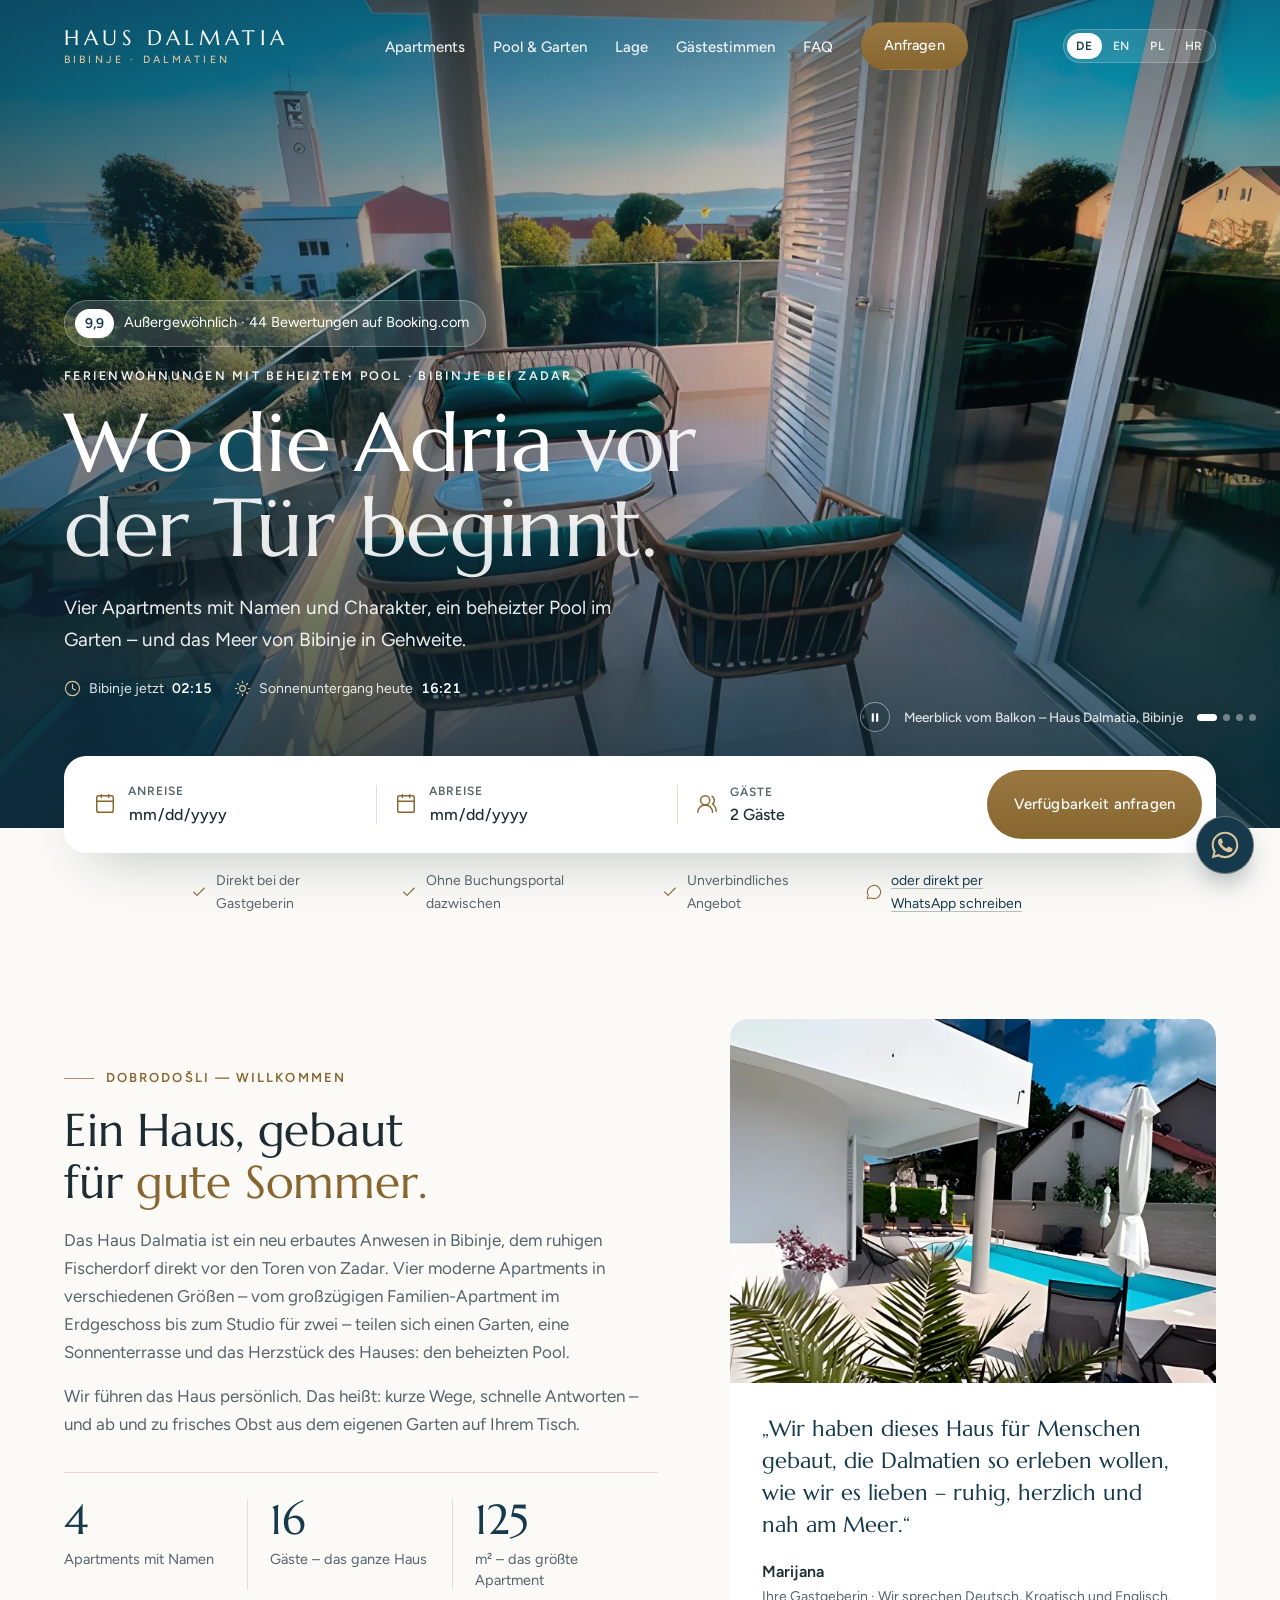
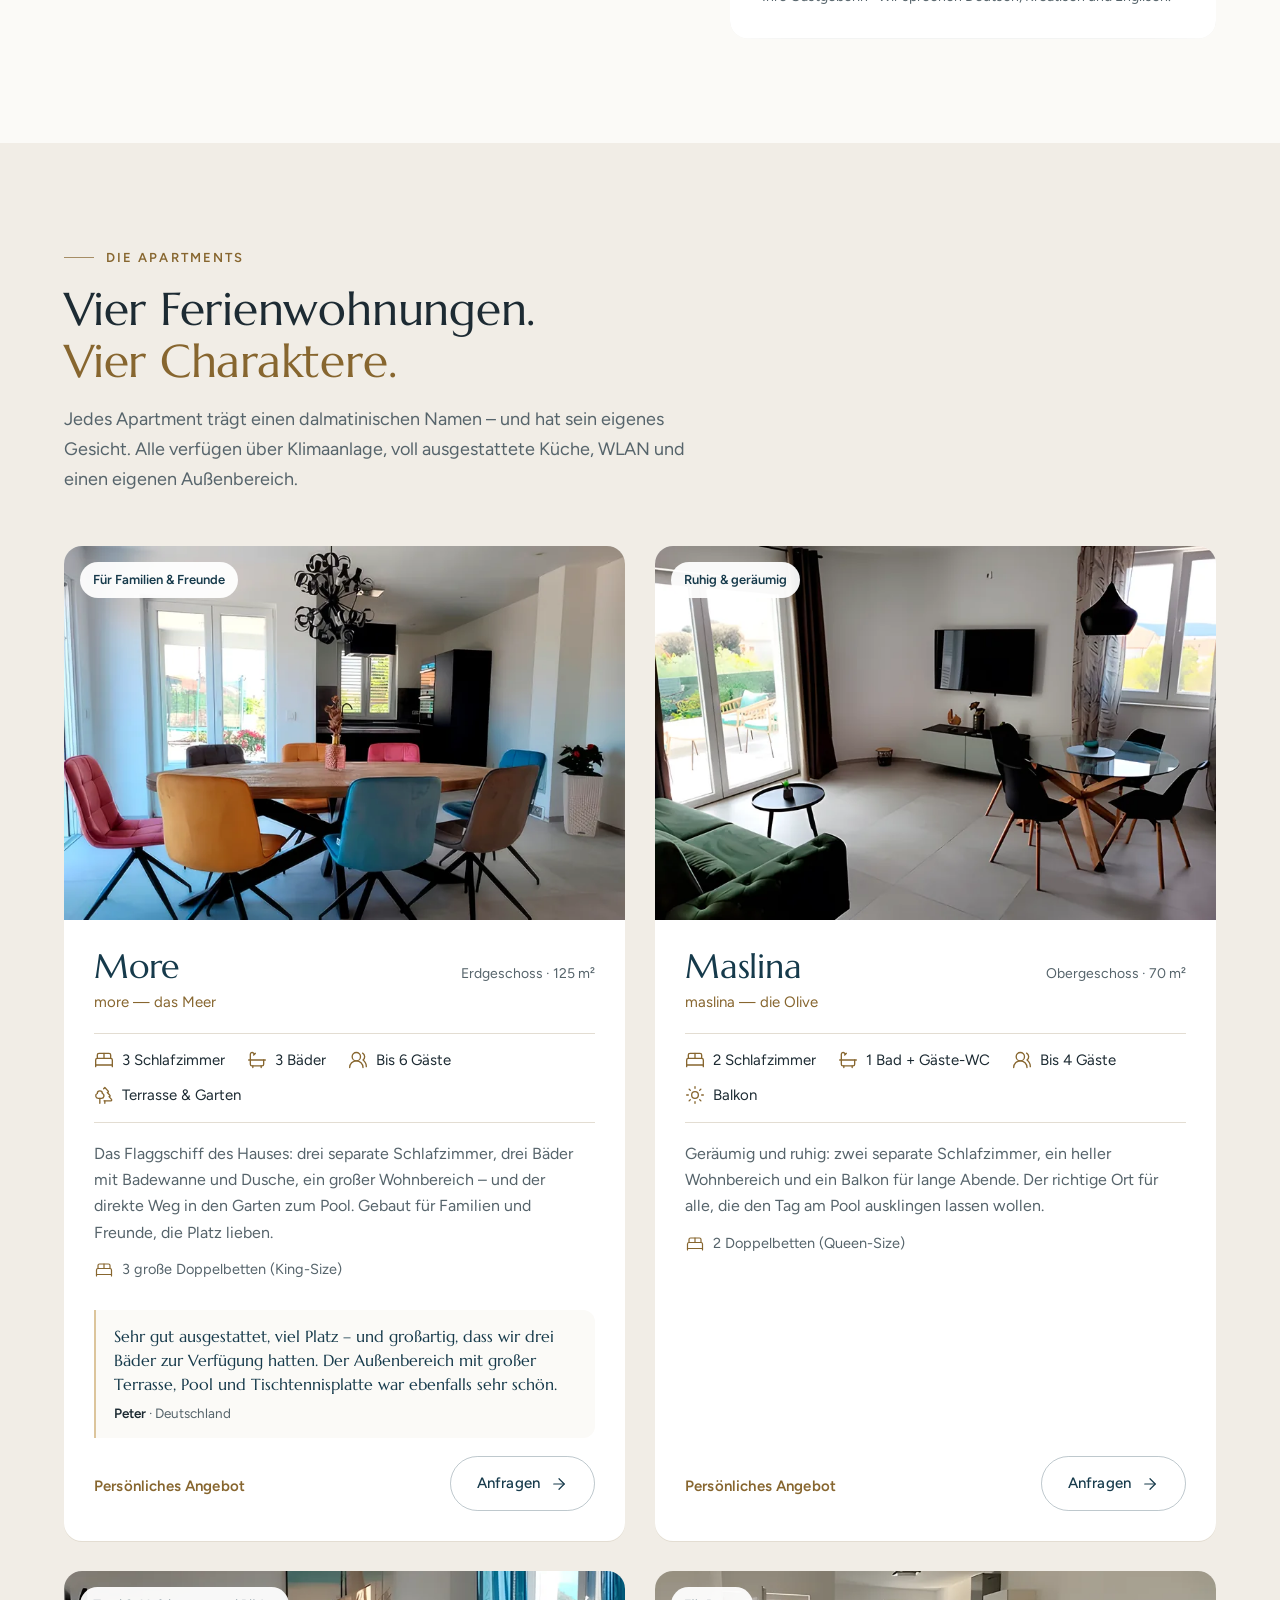
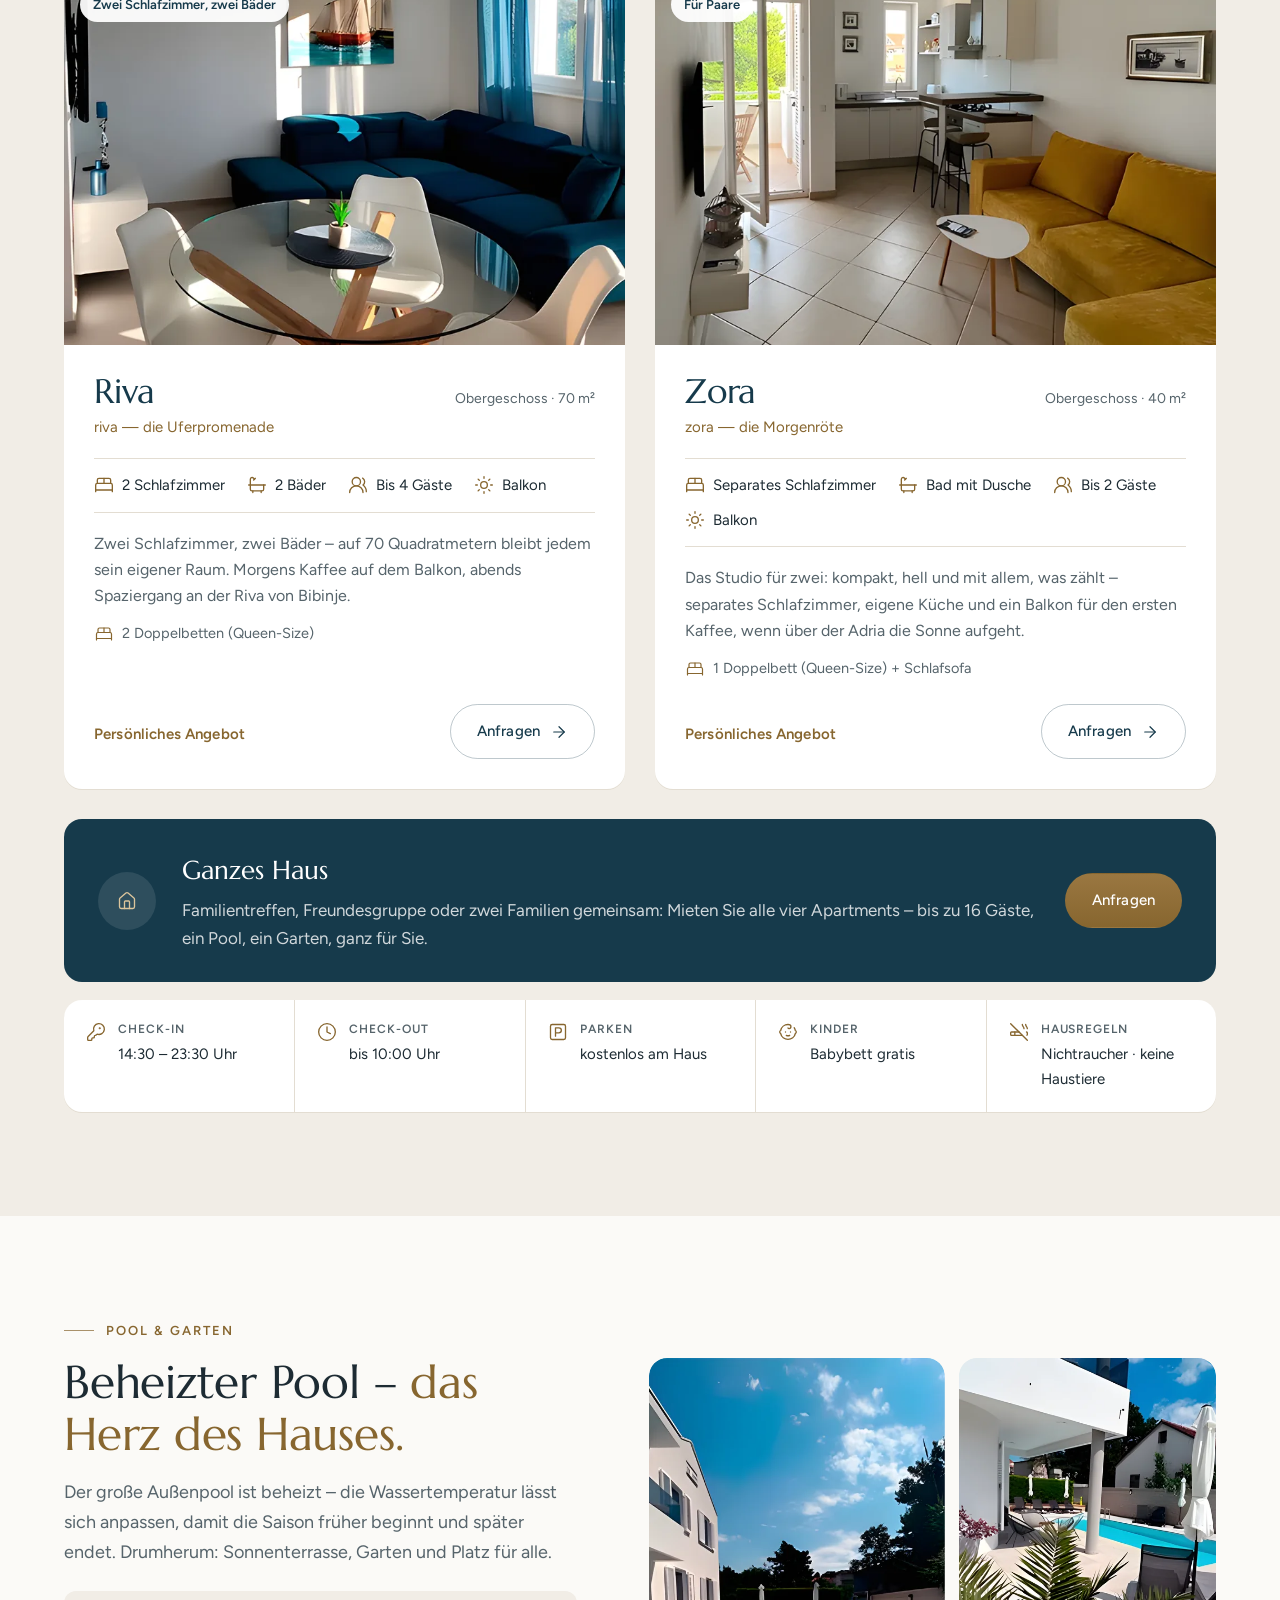
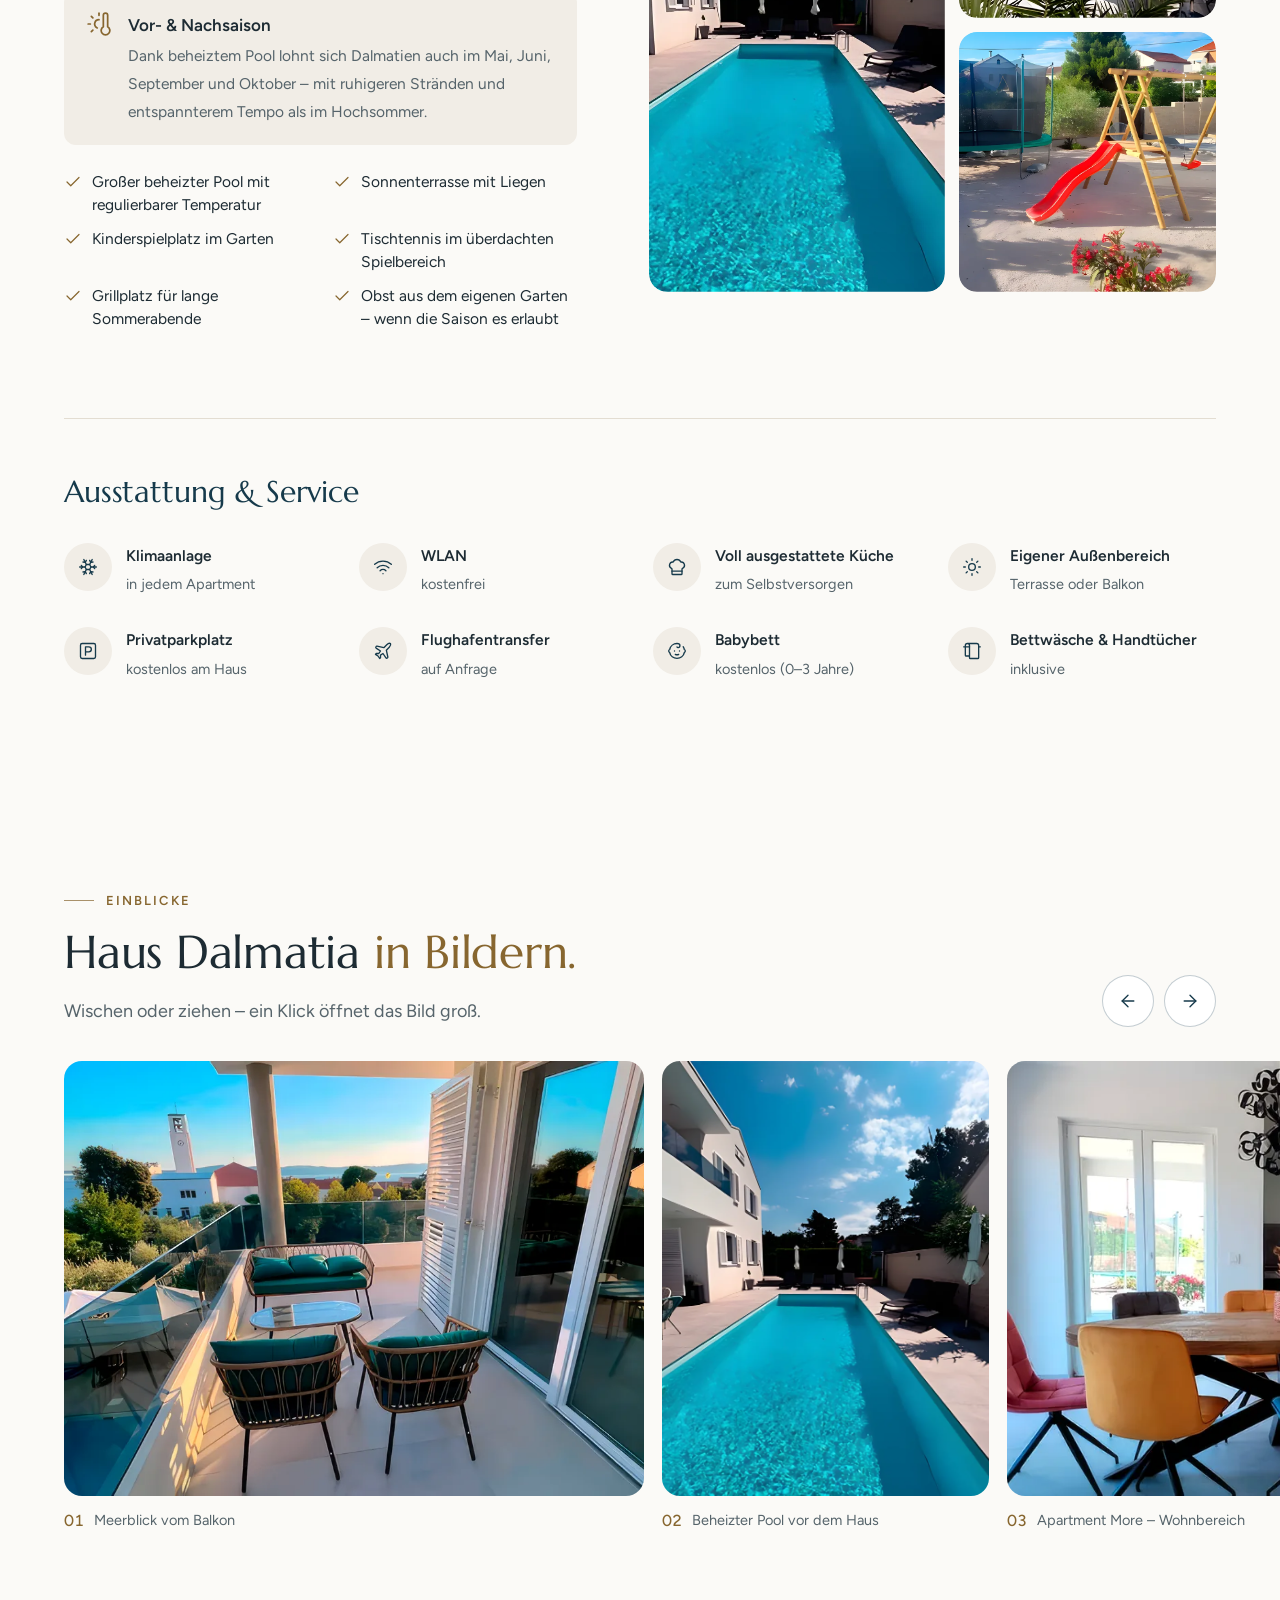
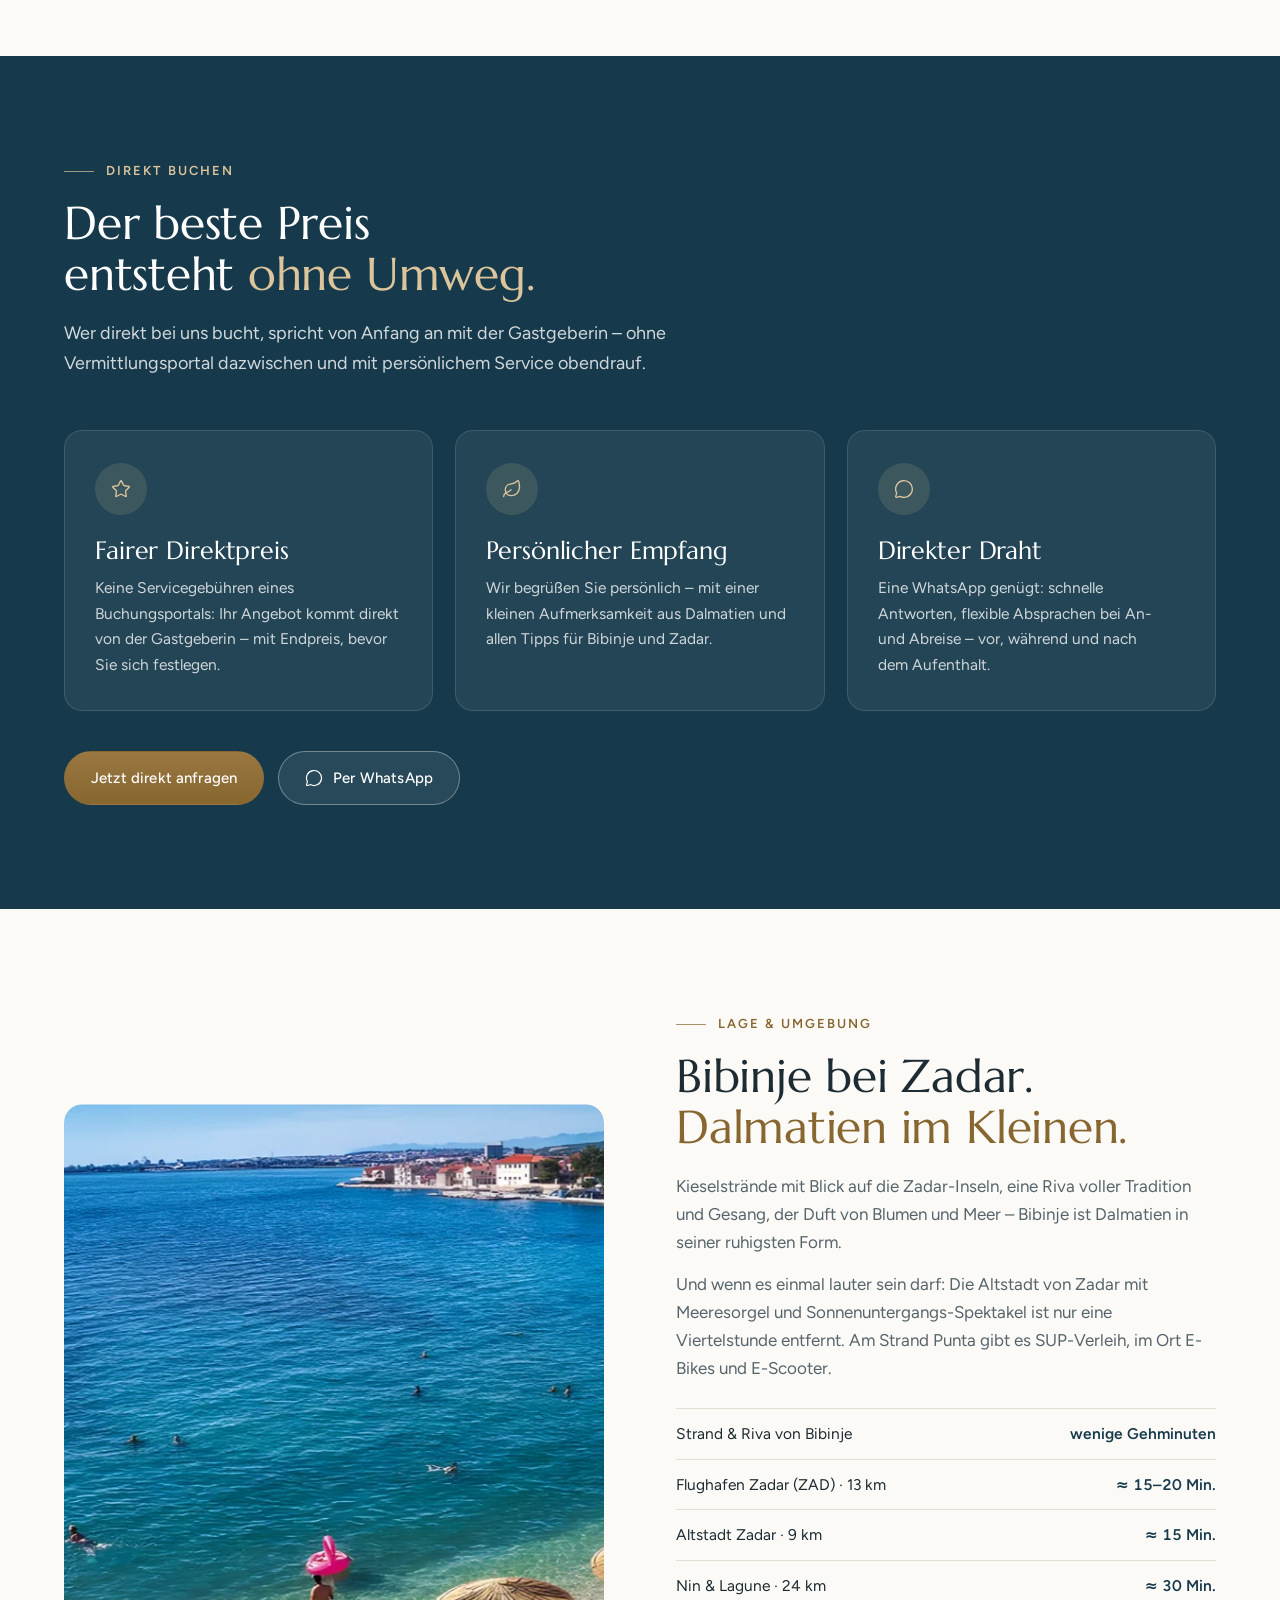
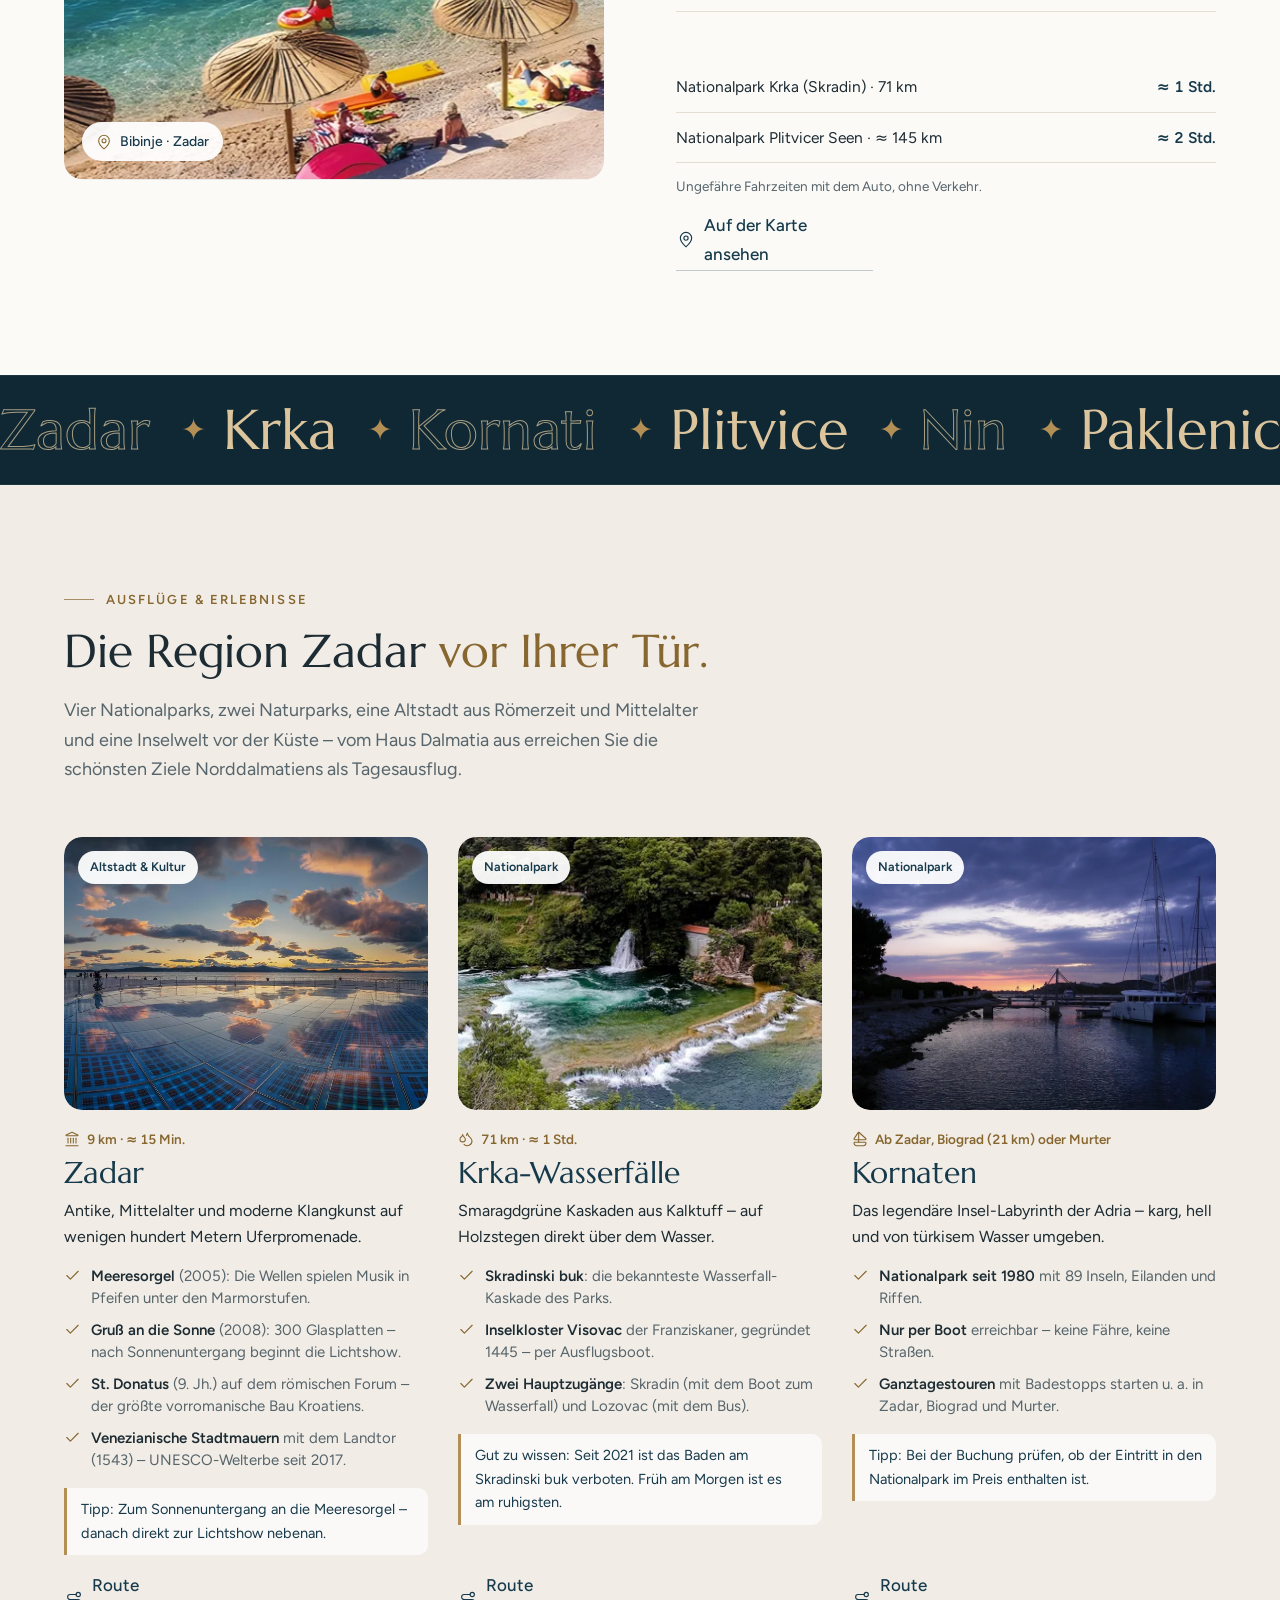
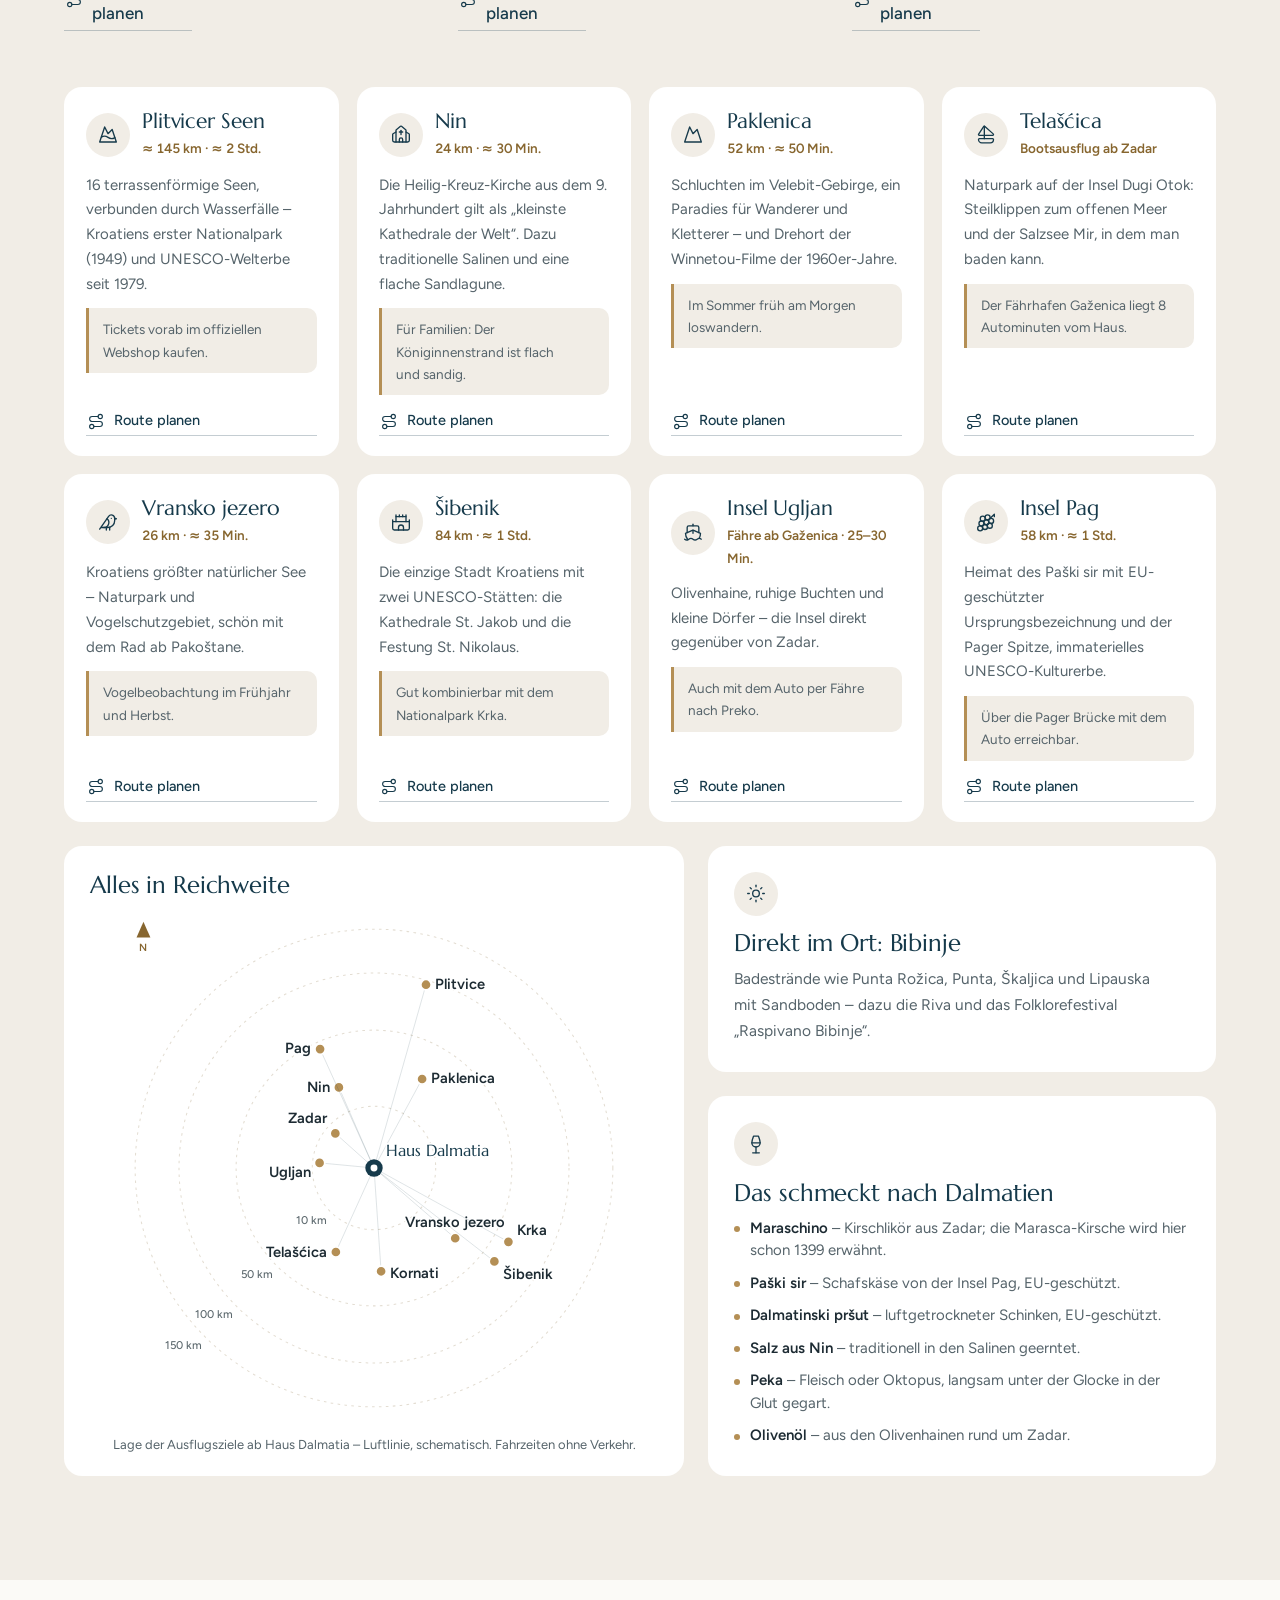
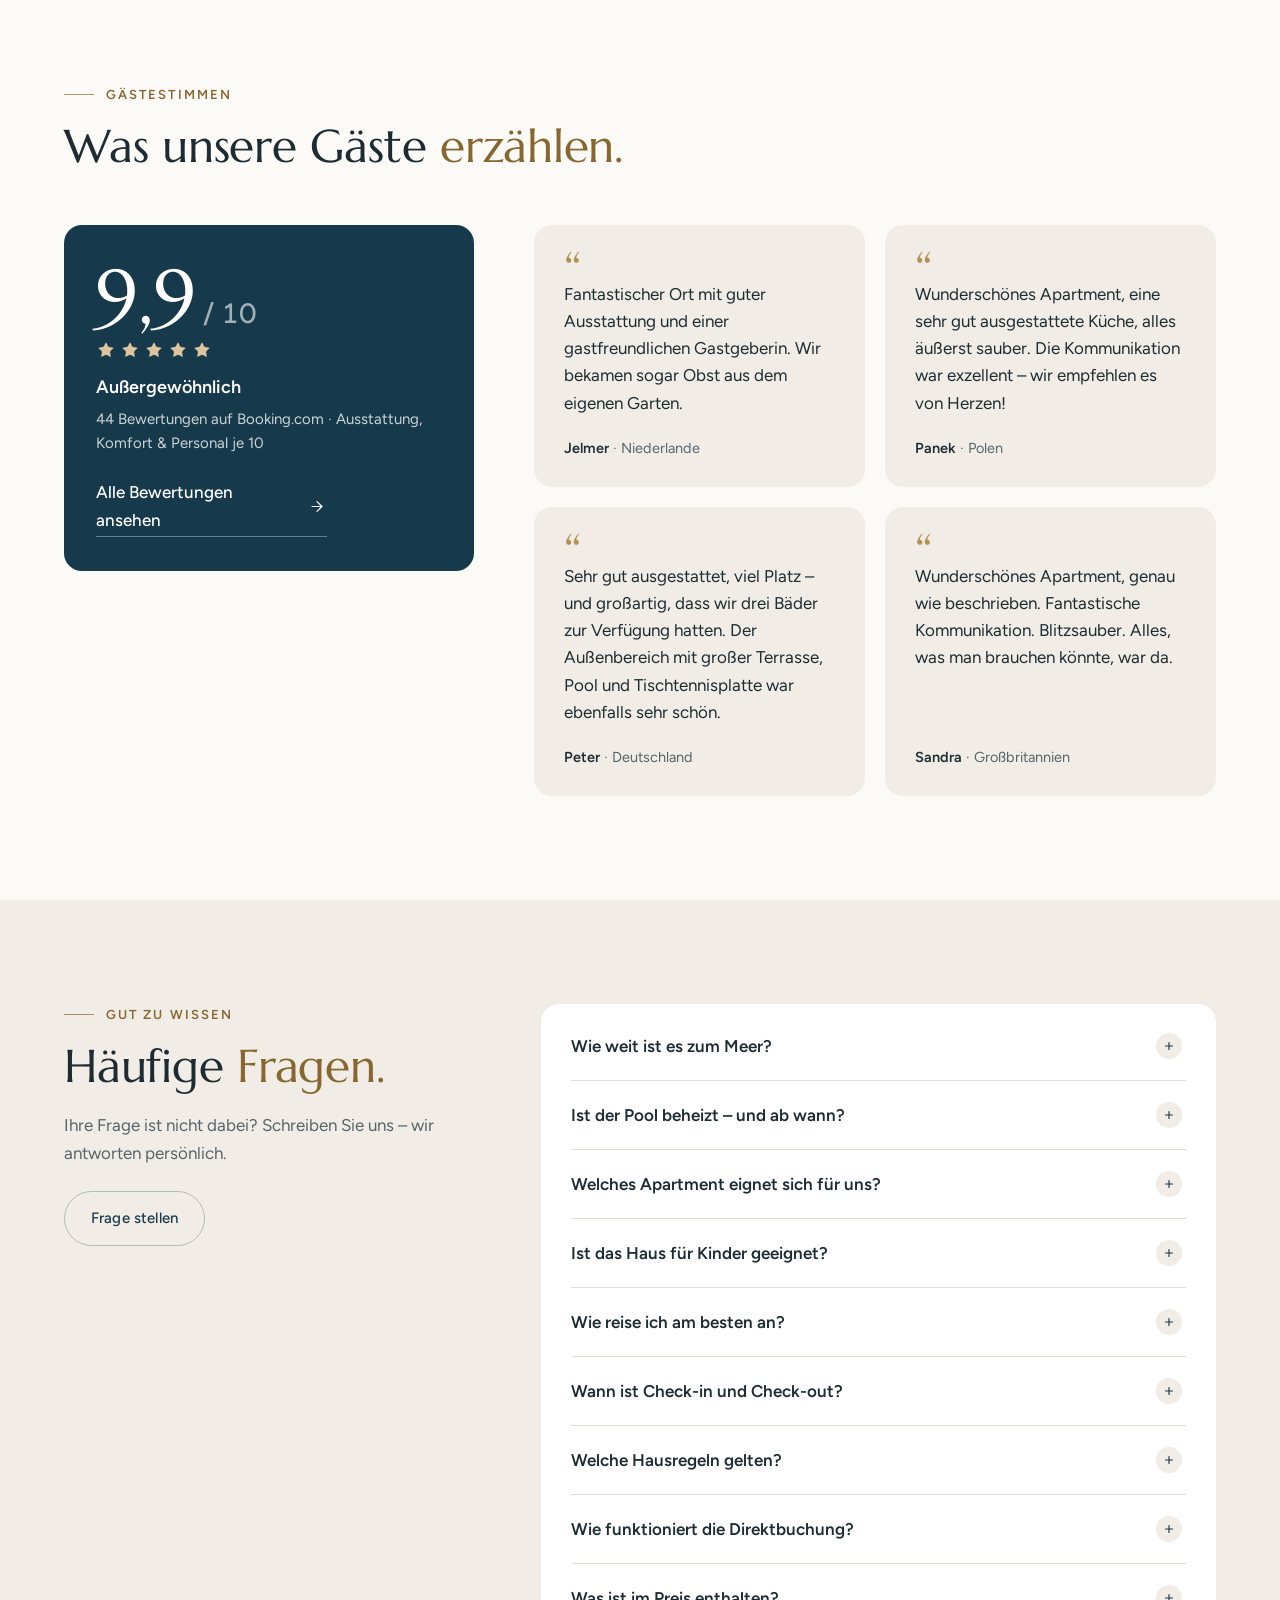
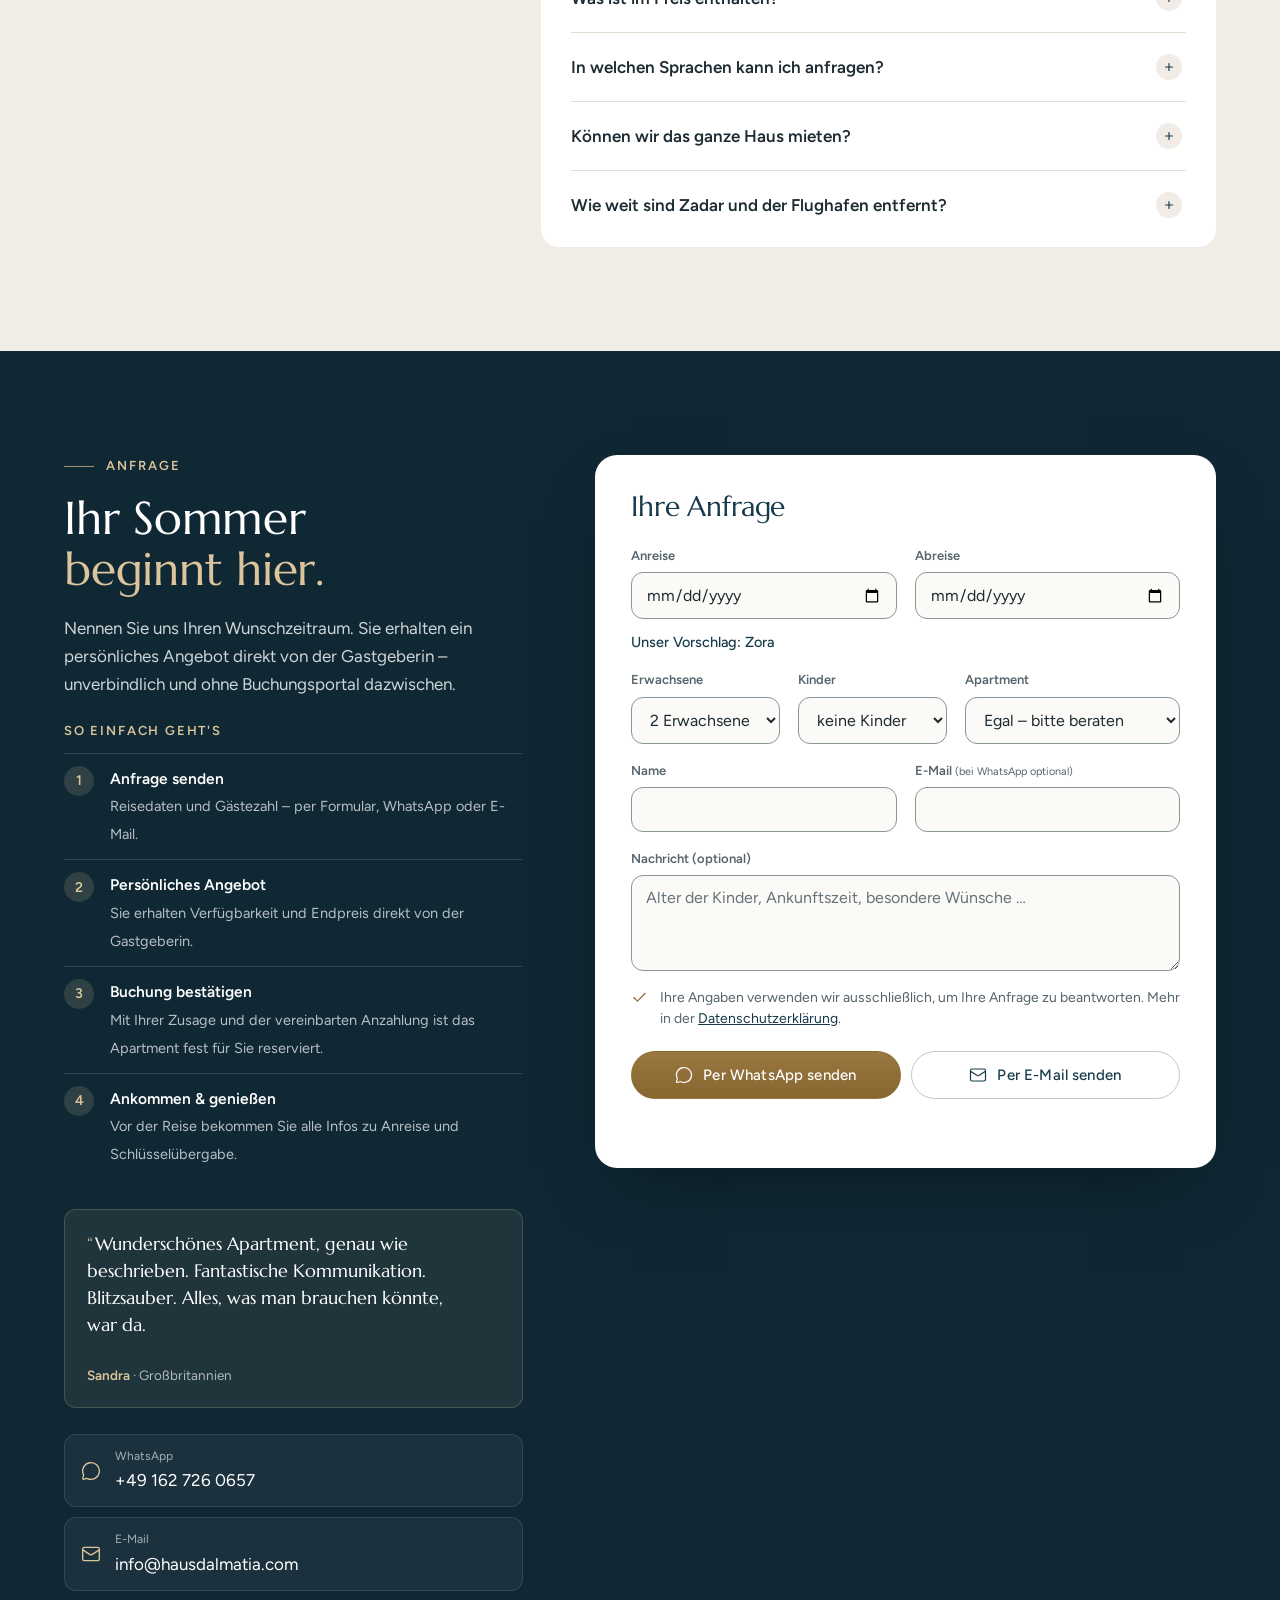
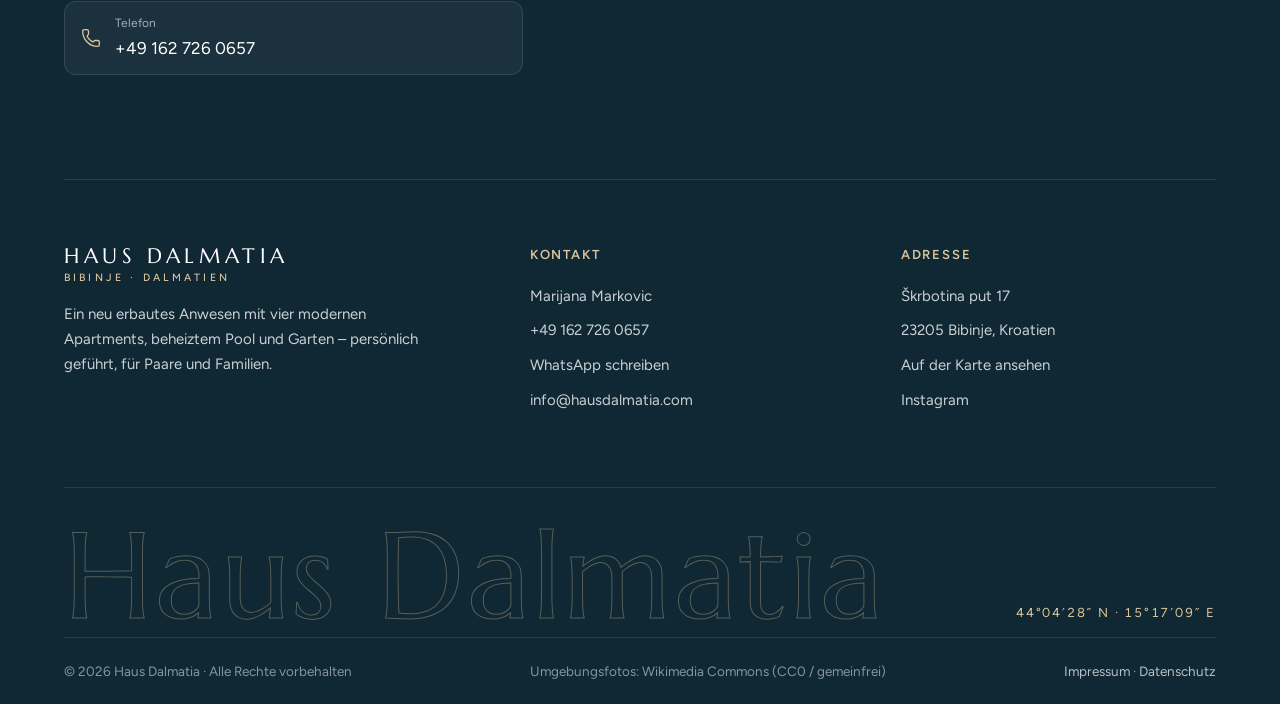
==== commit 774174c6: "Umsetzung der Fachprüfungen: Conversion, SEO/KI-Sichtbarkeit, Design und Barrierefreiheit - Belastba" ====
--- a/index.html
+++ b/index.html
@@ -3,8 +3,8 @@
 <head>
 <meta charset="UTF-8">
 <meta name="viewport" content="width=device-width, initial-scale=1.0, viewport-fit=cover">
-<title>Ferienwohnungen mit beheiztem Pool in Bibinje bei Zadar · Haus Dalmatia</title>
-<meta name="description" content="Vier moderne Ferienwohnungen mit beheiztem Pool, Garten und Spielplatz in Bibinje bei Zadar, Kroatien – für 2 bis 16 Gäste, 9,9/10 auf Booking.com. Meer in Gehweite. Direkt bei der Gastgeberin anfragen.">
+<title>Ferienwohnungen mit Pool bei Zadar (Bibinje) · Haus Dalmatia</title>
+<meta name="description" content="4 Ferienwohnungen mit beheiztem Pool in Bibinje, 9 km von Zadar: 2–16 Gäste, Garten, Spielplatz, Parkplatz. Direkt bei der Gastgeberin anfragen.">
 <link rel="canonical" href="https://hausdalmatia.com/">
 <link rel="alternate" hreflang="de" href="https://hausdalmatia.com/">
 <link rel="alternate" hreflang="en" href="https://hausdalmatia.com/en/">
@@ -19,7 +19,7 @@
 <!-- Teilen-Vorschau (WhatsApp / Facebook / Instagram) -->
 <meta property="og:type" content="website">
 <meta property="og:site_name" content="Haus Dalmatia">
-<meta property="og:title" content="Ferienwohnungen mit beheiztem Pool in Bibinje bei Zadar · Haus Dalmatia">
+<meta property="og:title" content="Ferienwohnungen mit Pool bei Zadar (Bibinje) · Haus Dalmatia">
 <meta property="og:description" content="Vier Apartments mit Namen und Charakter, beheizter Pool, Garten – und das Meer von Bibinje in Gehweite. Direkt bei der Gastgeberin anfragen.">
 <meta property="og:image" content="https://hausdalmatia.com/bilder/web/og-haus-dalmatia.jpg">
 <meta property="og:image:width" content="1200">
@@ -493,6 +493,56 @@
 .foot-mark{padding-block:10px 0;border-top:1px solid rgba(255,255,255,.1);display:flex;align-items:flex-end;justify-content:space-between;gap:18px;flex-wrap:wrap;overflow:hidden}
 .foot-mark .wm{font-family:var(--display);font-size:clamp(46px,9.5vw,138px);line-height:1;letter-spacing:.02em;color:transparent;-webkit-text-stroke:1px rgba(220,197,156,.35);white-space:nowrap;padding-top:18px}
 .foot-mark .geo{font-size:13px;letter-spacing:.14em;color:var(--gold-soft);padding-bottom:14px;font-variant-numeric:tabular-nums}
+/* ---------- Feinschliff nach Design- & Barrierefreiheitsprüfung ---------- */
+.btn.gold,.mbar a.primary{background:linear-gradient(180deg,#9a7741,#87662f);color:#fff}
+.btn.gold:hover{background:linear-gradient(180deg,#8b6a37,#7a5a28)}
+:focus-visible{outline-color:var(--sea)}
+.hero :focus-visible,nav:not(.scrolled) :focus-visible,footer :focus-visible,.inquiry .form-intro :focus-visible,.whole :focus-visible,.lb :focus-visible,.nav-links.open :focus-visible,.mbar :focus-visible{outline-color:var(--gold-soft)}
+.hero .kicker{font-size:12.5px;font-weight:600;letter-spacing:.18em;text-transform:uppercase;color:rgba(255,255,255,.92);margin-bottom:18px}
+.hero:after{background:linear-gradient(90deg,rgba(15,40,52,.5),transparent 62%),linear-gradient(180deg,rgba(15,40,52,.55) 0%,rgba(15,40,52,.12) 32%,rgba(15,40,52,.2) 55%,rgba(15,40,52,.78) 100%)}
+.score-card .big small,.gal-item figcaption b{font-family:var(--body);font-weight:500;font-variant-numeric:lining-nums tabular-nums}
+.bf input[type=date]{position:relative;cursor:pointer}
+.bf input[type=date]::-webkit-calendar-picker-indicator{position:absolute;inset:0;width:auto;height:auto;opacity:0;cursor:pointer}
+.bf:focus-within{box-shadow:inset 0 0 0 2px var(--sea)}
+.price .req{color:var(--gold-ink);font-weight:600;letter-spacing:.01em}
+.gal-track{--gh:clamp(260px,34vw,460px);scroll-padding-inline-start:max(24px,calc((100vw - 1200px) / 2 + 24px))}
+.gal-item{width:calc(var(--gh) * 4 / 3)}
+.gal-item.tall{width:calc(var(--gh) * .75)}
+.gal-item .gi,.gal-item.tall .gi{aspect-ratio:auto;height:var(--gh)}
+.wa-float{background:var(--sea);border:1px solid rgba(220,197,156,.4)}
+.wa-float svg{fill:var(--gold-soft)}
+.wa-float:hover{background:var(--sea-deep)}
+.ff input,.ff select,.ff textarea{border-color:#8a959a}
+.ff input::placeholder,.ff textarea::placeholder{color:#66737a}
+.ex-map .rl{fill:#5f6b70}
+.ff label small{font-weight:400;color:var(--muted);text-transform:none;letter-spacing:0}
+.ferr{display:block;margin-top:6px;font-size:13.5px;color:#b0462e}
+.consent .ic{width:17px;height:17px;flex:0 0 17px;margin-top:2px;color:var(--gold-ink)}
+.consent{cursor:default}
+.form-msg p + p{margin-top:8px}
+.form-msg .fb{font-size:14.5px;color:var(--muted);display:flex;flex-wrap:wrap;align-items:center;gap:8px 12px}
+.form-msg .fb a{color:var(--sea);text-decoration:underline}
+.copy-btn{display:inline-flex;align-items:center;gap:7px;padding:7px 14px;border-radius:999px;border:1px solid rgba(22,58,75,.28);background:#fff;color:var(--sea);font:500 14px var(--body);cursor:pointer}
+.copy-btn .ic{width:15px;height:15px}
+.form-msg.info{color:var(--sea)}
+.book-wa{display:inline-flex;align-items:center;gap:7px;color:var(--sea);text-decoration:underline;text-underline-offset:3px;text-decoration-color:rgba(22,58,75,.3)}
+.book-wa:hover{text-decoration-color:var(--sea)}
+.apt-quote{margin:4px 0 18px;padding:14px 18px;border-left:2px solid var(--gold-soft);background:var(--paper);border-radius:0 12px 12px 0}
+.apt-quote p{font-family:var(--display);font-size:16px;line-height:1.5;color:var(--sea)}
+.apt-quote cite,.form-quote cite{display:block;margin-top:6px;font-style:normal;font-size:13.5px;color:var(--muted)}
+.apt-quote cite b{color:var(--ink);font-weight:600}
+.form-quote{margin:0 0 26px;padding:20px 22px;border-radius:var(--r-sm);background:rgba(220,197,156,.08);border:1px solid rgba(220,197,156,.22)}
+.form-quote p{font-family:var(--display);font-size:18px;line-height:1.5;color:#fff}
+.form-quote p:before{content:'“';color:var(--gold-soft);margin-right:2px}
+.form-quote cite{color:rgba(255,255,255,.65)}
+.form-quote cite b{color:var(--gold-soft);font-weight:600}
+.ex-more{display:none}
+.hero-pause{width:30px;height:30px;border-radius:50%;border:1px solid rgba(255,255,255,.45);background:rgba(15,40,52,.25);color:#fff;display:inline-flex;align-items:center;justify-content:center;cursor:pointer;transition:background .25s}
+.hero-pause:hover{background:rgba(15,40,52,.5)}
+.hero-pause .ic{width:13px;height:13px;fill:currentColor;stroke:none}
+.marquee{cursor:pointer}
+.marquee.paused .marquee-track{animation-play-state:paused}
+.nav-contact{display:none}
 /* ---------- Responsive ---------- */
 @media(max-width:1140px){
   .nav-links{gap:20px}
@@ -567,6 +617,42 @@
   html{scroll-behavior:auto}
   *,*:before,*:after{animation:none!important;transition:none!important}
 }
+
+/* ---------- Feinschliff mobil ---------- */
+@media (max-width: 980px){
+  .burger{width:44px;height:44px;margin-right:-8px}
+  .burger span{left:8px;width:28px}
+  .burger span:nth-child(1){top:13px}.burger span:nth-child(2){top:21px}.burger span:nth-child(3){top:29px}
+  .burger.open span:nth-child(1),.burger.open span:nth-child(3){top:21px}
+  body.menu-open nav,body.menu-open nav.scrolled{background:transparent;backdrop-filter:none;-webkit-backdrop-filter:none;box-shadow:none}
+  body.menu-open nav .logo{color:#fff;position:relative;z-index:110}
+  body.menu-open nav .logo small{color:var(--gold-soft)}
+  body.menu-open .nav-right{position:relative;z-index:110}
+  body.menu-open .burger span{background:#fff}
+  body.menu-open .lang-switch{background:rgba(255,255,255,.12);border-color:rgba(255,255,255,.22)}
+  body.menu-open .lang-switch a,body.menu-open nav.scrolled .lang-switch a{color:rgba(255,255,255,.85)}
+  body.menu-open .lang-switch a.active,body.menu-open nav.scrolled .lang-switch a.active{background:#fff;color:var(--sea)}
+  .nav-links{align-items:flex-start;justify-content:flex-start;padding:120px 32px 40px;gap:6px;overflow-y:auto}
+  .nav-links li{opacity:0;transform:translateY(12px);transition:opacity .45s,transform .45s}
+  .nav-links.open li{opacity:1;transform:none}
+  .nav-links.open li:nth-child(2){transition-delay:.05s}.nav-links.open li:nth-child(3){transition-delay:.1s}.nav-links.open li:nth-child(4){transition-delay:.15s}.nav-links.open li:nth-child(5){transition-delay:.2s}.nav-links.open li:nth-child(6){transition-delay:.25s}.nav-links.open li:nth-child(7){transition-delay:.3s}
+  .nav-links a:not(.btn){font-family:var(--display);font-size:32px!important;line-height:1.3;padding-block:4px;background:none!important}
+  .nav-links .btn{margin-top:18px}
+  .nav-contact{display:flex;flex-direction:column;gap:12px;margin-top:auto;padding-top:28px;border-top:1px solid rgba(255,255,255,.12);width:100%}
+  .nav-contact a:not(.btn){font-family:var(--body);font-size:16px!important;display:inline-flex;align-items:center;gap:10px}
+  .nav-contact .ic{width:18px;height:18px;color:var(--gold-soft)}
+  .xs-grid:not(.open) > .xs:nth-child(n+4){display:none}
+  .ex-more{display:flex;margin:24px auto 0}
+  .ex-more[aria-expanded="true"] .ic{transform:rotate(-90deg)}
+  .ex-more .ic{transform:rotate(90deg);transition:transform .3s}
+}
+@media (max-width: 640px){
+  .live{display:none}
+  .ex-mapbox{display:none}
+  .lang-switch{gap:2px}
+  .lang-switch a{min-height:32px;padding:9px 8px;display:inline-flex;align-items:center}
+}
+@media (prefers-reduced-motion: reduce){ .nav-links li{transition:none} }
 </style>
 
 <!-- Google: strukturierte Daten -->
@@ -589,12 +675,15 @@
   "petsAllowed": false,
   "smokingAllowed": false,
   "availableLanguage": ["de", "hr", "en"],
-  "sameAs": ["https://www.instagram.com/haus_dalmatia/"],
+  "inLanguage": "de",
+  "hasMap": "https://www.google.com/maps/search/?api=1&query=%C5%A0krbotina+put+17%2C+23205+Bibinje",
+  "containedInPlace": {"@type": "Place", "name": "Bibinje", "sameAs": "https://en.wikipedia.org/wiki/Bibinje"},
+  "sameAs": ["https://www.instagram.com/haus_dalmatia/", "https://www.booking.com/hotel/hr/haus-dalmatia-bibinje.html"],
   "containsPlace": [
-    {"@type": "Accommodation", "name": "Apartment More", "description": "Erdgeschoss, 3 Schlafzimmer, 3 Bäder, Terrasse und Garten", "floorSize": {"@type": "QuantitativeValue", "value": 125, "unitCode": "MTK"}, "numberOfBedrooms": 3, "numberOfBathroomsTotal": 3, "occupancy": {"@type": "QuantitativeValue", "maxValue": 6}},
-    {"@type": "Accommodation", "name": "Apartment Maslina", "description": "Obergeschoss, 2 Schlafzimmer, 1 Bad und Gäste-WC, Balkon", "floorSize": {"@type": "QuantitativeValue", "value": 70, "unitCode": "MTK"}, "numberOfBedrooms": 2, "numberOfBathroomsTotal": 1, "occupancy": {"@type": "QuantitativeValue", "maxValue": 4}},
-    {"@type": "Accommodation", "name": "Apartment Riva", "description": "Obergeschoss, 2 Schlafzimmer, 2 Bäder, Balkon", "floorSize": {"@type": "QuantitativeValue", "value": 70, "unitCode": "MTK"}, "numberOfBedrooms": 2, "numberOfBathroomsTotal": 2, "occupancy": {"@type": "QuantitativeValue", "maxValue": 4}},
-    {"@type": "Accommodation", "name": "Studio Zora", "description": "Obergeschoss, separates Schlafzimmer, Bad mit Dusche, Balkon", "floorSize": {"@type": "QuantitativeValue", "value": 40, "unitCode": "MTK"}, "numberOfBedrooms": 1, "numberOfBathroomsTotal": 1, "occupancy": {"@type": "QuantitativeValue", "maxValue": 2}}
+    {"@type": "Accommodation", "@id": "https://hausdalmatia.com/#more", "name": "Apartment More", "image": "https://hausdalmatia.com/bilder/web/apt-more-1400.webp", "occupancy": {"@type": "QuantitativeValue", "maxValue": 6}, "description": "Erdgeschoss, 3 Schlafzimmer, 3 Bäder, Terrasse und Garten", "floorSize": {"@type": "QuantitativeValue", "value": 125, "unitCode": "MTK"}, "numberOfBedrooms": 3, "numberOfBathroomsTotal": 3, "occupancy": {"@type": "QuantitativeValue", "maxValue": 6}},
+    {"@type": "Accommodation", "@id": "https://hausdalmatia.com/#maslina", "name": "Apartment Maslina", "image": "https://hausdalmatia.com/bilder/web/apt-maslina-1400.webp", "occupancy": {"@type": "QuantitativeValue", "maxValue": 4}, "description": "Obergeschoss, 2 Schlafzimmer, 1 Bad und Gäste-WC, Balkon", "floorSize": {"@type": "QuantitativeValue", "value": 70, "unitCode": "MTK"}, "numberOfBedrooms": 2, "numberOfBathroomsTotal": 1, "occupancy": {"@type": "QuantitativeValue", "maxValue": 4}},
+    {"@type": "Accommodation", "@id": "https://hausdalmatia.com/#riva", "name": "Apartment Riva", "image": "https://hausdalmatia.com/bilder/web/apt-riva-1400.webp", "occupancy": {"@type": "QuantitativeValue", "maxValue": 4}, "description": "Obergeschoss, 2 Schlafzimmer, 2 Bäder, Balkon", "floorSize": {"@type": "QuantitativeValue", "value": 70, "unitCode": "MTK"}, "numberOfBedrooms": 2, "numberOfBathroomsTotal": 2, "occupancy": {"@type": "QuantitativeValue", "maxValue": 4}},
+    {"@type": "Accommodation", "@id": "https://hausdalmatia.com/#zora", "name": "Studio Zora", "image": "https://hausdalmatia.com/bilder/web/apt-zora-1400.webp", "occupancy": {"@type": "QuantitativeValue", "maxValue": 2}, "description": "Obergeschoss, separates Schlafzimmer, Bad mit Dusche, Balkon", "floorSize": {"@type": "QuantitativeValue", "value": 40, "unitCode": "MTK"}, "numberOfBedrooms": 1, "numberOfBathroomsTotal": 1, "occupancy": {"@type": "QuantitativeValue", "maxValue": 2}}
   ],
   "amenityFeature": [
     {"@type": "LocationFeatureSpecification", "name": "Beheizter Außenpool", "value": true},
@@ -623,13 +712,22 @@
     {"@type": "ListItem", "position": 6, "item": {"@type": "TouristAttraction", "name": "Nationalpark Paklenica", "geo": {"@type": "GeoCoordinates", "latitude": 44.2885, "longitude": 15.4457}}},
     {"@type": "ListItem", "position": 7, "item": {"@type": "TouristAttraction", "name": "Naturpark Telašćica", "geo": {"@type": "GeoCoordinates", "latitude": 43.89, "longitude": 15.17}}},
     {"@type": "ListItem", "position": 8, "item": {"@type": "TouristAttraction", "name": "Naturpark Vransko jezero", "geo": {"@type": "GeoCoordinates", "latitude": 43.8949, "longitude": 15.5727}}},
-    {"@type": "ListItem", "position": 9, "item": {"@type": "TouristAttraction", "name": "Šibenik", "geo": {"@type": "GeoCoordinates", "latitude": 43.7356, "longitude": 15.8891}}}
+    {"@type": "ListItem", "position": 9, "item": {"@type": "TouristAttraction", "name": "Šibenik", "geo": {"@type": "GeoCoordinates", "latitude": 43.7356, "longitude": 15.8891}}},
+    {"@type": "ListItem", "position": 10, "item": {"@type": "TouristAttraction", "name": "Insel Pag", "geo": {"@type": "GeoCoordinates", "latitude": 44.4446, "longitude": 15.0577}}},
+    {"@type": "ListItem", "position": 11, "item": {"@type": "TouristAttraction", "name": "Insel Ugljan", "geo": {"@type": "GeoCoordinates", "latitude": 44.0833, "longitude": 15.1833}}}
   ]
 }
 </script>
+<script type="application/ld+json">
+{"@context": "https://schema.org", "@type": "WebSite", "@id": "https://hausdalmatia.com/#web", "name": "Haus Dalmatia", "url": "https://hausdalmatia.com/", "inLanguage": ["de", "en", "pl", "hr"], "publisher": {"@id": "https://hausdalmatia.com/#haus"}}
+</script>
+<script type="application/ld+json" id="ld-faq">{"@context": "https://schema.org", "@type": "FAQPage", "mainEntity": [{"@type": "Question", "name": "Wie weit ist es zum Meer?", "acceptedAnswer": {"@type": "Answer", "text": "Der Strand und die Riva von Bibinje erreichen Sie in wenigen Gehminuten. Bibinje hat mehrere Kieselstrände mit Blick auf die Inseln vor Zadar – am Strand Punta können Sie auch SUP-Boards leihen."}}, {"@type": "Question", "name": "Ist der Pool beheizt – und ab wann?", "acceptedAnswer": {"@type": "Answer", "text": "Ja. Der Außenpool ist beheizt und die Wassertemperatur regulierbar. So ist er schon in der Vorsaison und bis in den Herbst angenehm. Für Ihren Reisezeitraum geben wir Ihnen gern genaue Auskunft."}}, {"@type": "Question", "name": "Welches Apartment eignet sich für uns?", "acceptedAnswer": {"@type": "Answer", "text": "Für Paare das Studio Zora (bis 2 Gäste), für kleine Familien Maslina oder Riva (bis 4 Gäste), für größere Familien und Freunde das Apartment More mit drei Schlafzimmern und drei Bädern (bis 6 Gäste). Gruppen bis 16 Personen können mehrere oder alle Apartments anfragen."}}, {"@type": "Question", "name": "Ist das Haus für Kinder geeignet?", "acceptedAnswer": {"@type": "Answer", "text": "Sehr. Im Garten gibt es einen Kinderspielplatz und einen überdachten Spielbereich mit Tischtennis; ein Babybett (0–3 Jahre) stellen wir kostenlos bereit. Nennen Sie uns bei der Anfrage gern das Alter Ihrer Kinder."}}, {"@type": "Question", "name": "Wie reise ich am besten an?", "acceptedAnswer": {"@type": "Answer", "text": "Der Flughafen Zadar (ZAD) liegt rund 13 km entfernt und wird saisonal direkt aus Deutschland, Österreich und der Schweiz angeflogen. Einen Flughafentransfer organisieren wir auf Anfrage. Mit dem Auto erreichen Sie Bibinje über die Autobahn A1; am Haus parken Sie kostenlos. Für Ausflüge in die Nationalparks empfehlen wir ein Auto."}}, {"@type": "Question", "name": "Wann ist Check-in und Check-out?", "acceptedAnswer": {"@type": "Answer", "text": "Check-in ist zwischen 14:30 und 23:30 Uhr, Check-out bis 10:00 Uhr. Bitte teilen Sie uns Ihre voraussichtliche Ankunftszeit vorab mit – dann empfangen wir Sie persönlich."}}, {"@type": "Question", "name": "Welche Hausregeln gelten?", "acceptedAnswer": {"@type": "Answer", "text": "Das Haus ist ein Nichtraucherhaus; Haustiere sind leider nicht erlaubt. Partys und Junggesellenabschiede sind nicht möglich, die Ruhezeit gilt von 22 bis 8 Uhr – damit alle Gäste ihren Urlaub genießen können."}}, {"@type": "Question", "name": "Wie funktioniert die Direktbuchung?", "acceptedAnswer": {"@type": "Answer", "text": "Sie senden uns Ihre Reisedaten, wir prüfen die Verfügbarkeit und schicken Ihnen ein persönliches Angebot mit Endpreis. Mit Ihrer Bestätigung und der vereinbarten Anzahlung ist die Buchung fix. Zahlungs- und Stornobedingungen stehen transparent im Angebot."}}, {"@type": "Question", "name": "Was ist im Preis enthalten?", "acceptedAnswer": {"@type": "Answer", "text": "Bettwäsche, Handtücher, WLAN, Klimaanlage, der Parkplatz sowie die Nutzung von Pool, Garten, Spielplatz und Grill. Die gesetzliche Kurtaxe weisen wir im Angebot transparent aus."}}, {"@type": "Question", "name": "In welchen Sprachen kann ich anfragen?", "acceptedAnswer": {"@type": "Answer", "text": "Auf Deutsch, Kroatisch oder Englisch – per WhatsApp, E-Mail, Telefon oder über das Anfrageformular."}}, {"@type": "Question", "name": "Können wir das ganze Haus mieten?", "acceptedAnswer": {"@type": "Answer", "text": "Ja. Alle vier Apartments zusammen bieten Platz für bis zu 16 Gäste – ideal für Familientreffen oder Freundesgruppen. Pool, Garten und Grillplatz teilen Sie dann nur untereinander. Schreiben Sie uns Ihren Zeitraum, wir prüfen die Verfügbarkeit aller Apartments."}}, {"@type": "Question", "name": "Wie weit sind Zadar und der Flughafen entfernt?", "acceptedAnswer": {"@type": "Answer", "text": "Die Altstadt von Zadar liegt 9 km entfernt, mit dem Auto etwa 15 Minuten. Der Flughafen Zadar (ZAD) ist 13 km entfernt, rund 15–20 Minuten. Der Nationalpark Krka ist in etwa einer Stunde erreichbar, die Plitvicer Seen in rund zwei Stunden."}}]}</script>
 </head>
 <body>
 <svg xmlns="http://www.w3.org/2000/svg" style="position:absolute;width:0;height:0;overflow:hidden" aria-hidden="true"><!-- Icons: Lucide (ISC-Lizenz), lucide.dev -->
+<symbol id="i-pause" viewBox="0 0 24 24"><rect x="14" y="4" width="4" height="16" rx="1"/><rect x="6" y="4" width="4" height="16" rx="1"/></symbol>
+<symbol id="i-play" viewBox="0 0 24 24"><polygon points="6 3 20 12 6 21 6 3"/></symbol>
+<symbol id="i-copy" viewBox="0 0 24 24"><rect width="14" height="14" x="8" y="8" rx="2" ry="2"/><path d="M4 16c-1.1 0-2-.9-2-2V4c0-1.1.9-2 2-2h10c1.1 0 2 .9 2 2"/></symbol>
 <symbol id="i-bed" viewBox="0 0 24 24"><path d="M2 20v-8a2 2 0 0 1 2-2h16a2 2 0 0 1 2 2v8"/><path d="M4 10V6a2 2 0 0 1 2-2h12a2 2 0 0 1 2 2v4"/><path d="M12 4v6"/><path d="M2 18h20"/></symbol>
 <symbol id="i-bath" viewBox="0 0 24 24"><path d="M10 4 8 6"/><path d="M17 19v2"/><path d="M2 12h20"/><path d="M7 19v2"/><path d="M9 5 7.621 3.621A2.121 2.121 0 0 0 4 5v12a2 2 0 0 0 2 2h12a2 2 0 0 0 2-2v-5"/></symbol>
 <symbol id="i-users" viewBox="0 0 24 24"><path d="M18 21a8 8 0 0 0-16 0"/><circle cx="10" cy="8" r="5"/><path d="M22 20c0-3.37-2-6.5-4-8a5 5 0 0 0-.45-8.3"/></symbol>
@@ -689,6 +787,7 @@
       <li><a href="#reviews" data-i18n="nav.reviews">Gästestimmen</a></li>
       <li><a href="#faq" data-i18n="nav.faq">FAQ</a></li>
       <li><a href="#anfrage" class="btn gold" data-i18n="nav.book">Anfragen</a></li>
+      <li class="nav-contact"><a href="https://wa.me/491627260657" target="_blank" rel="noopener" data-wa="quick"><svg class="ic"><use href="#i-chat"/></svg>WhatsApp</a><a href="tel:+491627260657"><svg class="ic"><use href="#i-phone"/></svg>+49 162 726 0657</a></li>
     </ul>
     <div class="nav-right">
       <div class="lang-switch" role="group" aria-label="Sprache / Language / Język / Jezik">
@@ -705,12 +804,12 @@
 <!-- ======= HERO ======= -->
 <header class="hero" id="top">
   <div class="hero-slides" aria-hidden="true">
-    <img class="hero-bg is-on" src="bilder/web/hero-meerblick-1600.webp" srcset="bilder/web/hero-meerblick-960.webp 960w, bilder/web/hero-meerblick-1600.webp 1600w, bilder/web/hero-meerblick-2200.webp 2200w" sizes="100vw" alt="Meerblick vom Balkon" data-i18n-alt="alt.view" fetchpriority="high" width="2200" height="1467">
-    <img class="hero-bg" data-src="bilder/web/hero-pool-1600.webp" data-srcset="bilder/web/hero-pool-960.webp 960w, bilder/web/hero-pool-1600.webp 1600w" alt="Beheizter Pool vor dem Haus" data-i18n-alt="alt.pool1" width="1600" height="1067">
+    <img class="hero-bg is-on" src="bilder/web/hero-meerblick-1600.webp" srcset="bilder/web/hero-meerblick-960.webp 960w, bilder/web/hero-meerblick-1600.webp 1600w, bilder/web/hero-meerblick-2200.webp 2200w" sizes="100vw" alt="Meerblick vom Balkon – Haus Dalmatia, Bibinje" data-i18n-alt="alt.view" fetchpriority="high" width="2200" height="1467">
+    <img class="hero-bg" data-src="bilder/web/hero-pool-1600.webp" data-srcset="bilder/web/hero-pool-960.webp 960w, bilder/web/hero-pool-1600.webp 1600w" alt="Beheizter Pool von Haus Dalmatia in Bibinje bei Zadar" data-i18n-alt="alt.pool1" width="1600" height="1067">
     <img class="hero-bg" data-src="bilder/web/hero-abend-1600.webp" data-srcset="bilder/web/hero-abend-960.webp 960w, bilder/web/hero-abend-1600.webp 1600w" alt="Pool am Abend" data-i18n-alt="alt.pool2" width="1600" height="1067">
     <img class="hero-bg" data-src="bilder/web/hero-strand-1600.webp" data-srcset="bilder/web/hero-strand-960.webp 960w, bilder/web/hero-strand-1600.webp 1600w" alt="Kieselstrand in Bibinje" data-i18n-alt="alt.plaza" width="1600" height="1067">
   </div>
-  <div class="hero-cap" aria-hidden="true"><span id="heroCap">Meerblick vom Balkon</span><span class="dots" id="heroDots"><i class="on"></i><i></i><i></i><i></i></span></div>
+  <div class="hero-cap"><button type="button" class="hero-pause" id="heroPause" aria-label="Diashow anhalten" hidden><svg class="ic"><use href="#i-pause"/></svg></button><span id="heroCap" aria-hidden="true">Meerblick vom Balkon – Haus Dalmatia, Bibinje</span><span class="dots" id="heroDots" aria-hidden="true"><i class="on"></i><i></i><i></i><i></i></span></div>
   <div class="wrap hero-content">
     <a class="rating" href="#reviews"><b>9,9</b><span data-i18n="hero.rating">Außergewöhnlich · 44 Bewertungen auf Booking.com</span></a>
     <h1><span class="kicker" data-i18n="hero.eyebrow">Ferienwohnungen mit beheiztem Pool · Bibinje bei Zadar</span><span data-i18n="hero.h1">Wo die Adria <em>vor der Tür beginnt.</em></span></h1>
@@ -735,8 +834,9 @@
     <p class="book-note">
       <span id="quickNote" aria-live="polite"></span>
       <span><svg class="ic"><use href="#i-check"/></svg><span data-i18n="bn.1">Direkt bei der Gastgeberin</span></span>
-      <span><svg class="ic"><use href="#i-check"/></svg><span data-i18n="bn.2">Ohne Plattformgebühren</span></span>
+      <span><svg class="ic"><use href="#i-check"/></svg><span data-i18n="bn.2">Ohne Buchungsportal dazwischen</span></span>
       <span><svg class="ic"><use href="#i-check"/></svg><span data-i18n="bn.3">Unverbindliches Angebot</span></span>
+      <a class="book-wa" href="https://wa.me/491627260657" target="_blank" rel="noopener" data-wa="quick"><svg class="ic"><use href="#i-chat"/></svg><span data-i18n="q.wa">oder direkt per WhatsApp schreiben</span></a>
     </p>
   </div>
 </section>
@@ -771,7 +871,7 @@
   <div class="wrap">
     <div class="head">
       <span class="eyebrow" data-i18n="apts.eyebrow">Die Apartments</span>
-      <h2 data-i18n="apts.h2">Vier Zuhause. <em>Vier Charaktere.</em></h2>
+      <h2 data-i18n="apts.h2">Vier Ferienwohnungen. <em>Vier Charaktere.</em></h2>
       <p data-i18n="apts.p">Jedes Apartment trägt einen dalmatinischen Namen – und hat sein eigenes Gesicht. Alle verfügen über Klimaanlage, voll ausgestattete Küche, WLAN und einen eigenen Außenbereich.</p>
     </div>
 
@@ -784,6 +884,7 @@
           <div class="specs"><span><svg class="ic"><use href="#i-bed"/></svg><span data-i18n="more.s1">3 Schlafzimmer</span></span><span><svg class="ic"><use href="#i-bath"/></svg><span data-i18n="more.s2">3 Bäder</span></span><span><svg class="ic"><use href="#i-users"/></svg><span data-i18n="more.s3">Bis 6 Gäste</span></span><span><svg class="ic"><use href="#i-garden"/></svg><span data-i18n="more.s4">Terrasse &amp; Garten</span></span></div>
           <p class="desc" data-i18n="more.desc">Das Flaggschiff des Hauses: drei separate Schlafzimmer, drei Bäder mit Badewanne und Dusche, ein großer Wohnbereich – und der direkte Weg in den Garten zum Pool. Gebaut für Familien und Freunde, die Platz lieben.</p>
           <p class="beds"><svg class="ic"><use href="#i-bed"/></svg><span data-i18n="more.beds">3 große Doppelbetten (King-Size)</span></p>
+          <blockquote class="apt-quote"><p data-i18n="rev.peter">Sehr gut ausgestattet, viel Platz – und großartig, dass wir drei Bäder zur Verfügung hatten. Der Außenbereich mit großer Terrasse, Pool und Tischtennisplatte war ebenfalls sehr schön.</p><cite data-i18n="rev.peter.who"><b>Peter</b> · Deutschland</cite></blockquote>
           <div class="apt-foot"><div class="price" data-price="More"></div><a class="btn line" href="#anfrage" data-apt="More"><span data-i18n="apts.anfragen">Anfragen</span><svg class="ic"><use href="#i-arrow"/></svg></a></div>
         </div>
       </article>
@@ -827,7 +928,7 @@
 
     <div class="whole">
       <span class="ic-c"><svg class="ic"><use href="#i-house"/></svg></span>
-      <div><b data-i18n="ov.n1h">Ganzes Haus</b><span data-i18n="ov.n1p">Mehrere Familien oder eine größere Gruppe? Alle vier Apartments zusammen bieten Platz für bis zu 16 Gäste.</span></div>
+      <div><b data-i18n="ov.n1h">Ganzes Haus</b><span data-i18n="ov.n1p">Familientreffen, Freundesgruppe oder zwei Familien gemeinsam: Mieten Sie alle vier Apartments – bis zu 16 Gäste, ein Pool, ein Garten, ganz für Sie.</span></div>
       <a class="btn gold" href="#anfrage" data-apt="Ganzes Haus" data-i18n="apts.anfragen">Anfragen</a>
     </div>
 
@@ -846,9 +947,9 @@
   <div class="wrap split">
     <div>
       <span class="eyebrow" data-i18n="pool.eyebrow">Pool &amp; Garten</span>
-      <h2 class="h2" data-i18n="pool.h2">Das Herz des Hauses <em>ist beheizt.</em></h2>
+      <h2 class="h2" data-i18n="pool.h2">Beheizter Pool – <em>das Herz des Hauses.</em></h2>
       <p class="lead" data-i18n="pool.p">Der große Außenpool ist beheizt – die Wassertemperatur lässt sich anpassen, damit die Saison früher beginnt und später endet. Drumherum: Sonnenterrasse, Garten und Platz für alle.</p>
-      <div class="season"><svg class="ic"><use href="#i-heat"/></svg><div><b data-i18n="ov.n3h">Vor- &amp; Nachsaison</b><span data-i18n="ov.n3p">Dank beheiztem Pool lohnt sich Dalmatien auch im Mai, Juni, September und Oktober – mit ruhigeren Stränden und günstigeren Preisen.</span></div></div>
+      <div class="season"><svg class="ic"><use href="#i-heat"/></svg><div><b data-i18n="ov.n3h">Vor- &amp; Nachsaison</b><span data-i18n="ov.n3p">Dank beheiztem Pool lohnt sich Dalmatien auch im Mai, Juni, September und Oktober – mit ruhigeren Stränden und entspannterem Tempo als im Hochsommer.</span></div></div>
       <ul class="checks">
         <li><svg class="ic"><use href="#i-check"/></svg><span data-i18n="pool.l1">Großer beheizter Pool mit regulierbarer Temperatur</span></li>
         <li><svg class="ic"><use href="#i-check"/></svg><span data-i18n="pool.l2">Sonnenterrasse mit Liegen</span></li>
@@ -859,7 +960,7 @@
       </ul>
     </div>
     <div class="mosaic">
-      <div class="m"><img class="zoom" src="bilder/web/pool-800.webp" srcset="bilder/web/pool-800.webp 800w, bilder/web/pool-1400.webp 1400w" sizes="(max-width:980px) 55vw, 30vw" data-full="bilder/web/pool-1400.webp" alt="Beheizter Pool vor dem Haus" data-i18n-alt="alt.pool1" loading="lazy" width="1400" height="1665"></div>
+      <div class="m"><img class="zoom" src="bilder/web/pool-800.webp" srcset="bilder/web/pool-800.webp 800w, bilder/web/pool-1400.webp 1400w" sizes="(max-width:980px) 55vw, 30vw" data-full="bilder/web/pool-1400.webp" alt="Beheizter Pool von Haus Dalmatia in Bibinje bei Zadar" data-i18n-alt="alt.pool1" loading="lazy" width="1400" height="1665"></div>
       <div class="m"><img class="zoom" src="bilder/web/pool-abend-800.webp" data-full="bilder/web/pool-abend-1400.webp" alt="Pool am Abend" data-i18n-alt="alt.pool2" loading="lazy" width="800" height="495"></div>
       <div class="m"><img class="zoom" src="bilder/web/spielplatz-800.webp" data-full="bilder/web/spielplatz-1400.webp" alt="Kinderspielplatz im Garten" data-i18n-alt="alt.spielplatz" loading="lazy" width="800" height="951"></div>
     </div>
@@ -892,8 +993,8 @@
     <div class="gal-nav"><button type="button" id="galPrev" aria-label="Zurück"><svg class="ic"><use href="#i-arrow"/></svg></button><button type="button" id="galNext" aria-label="Weiter"><svg class="ic"><use href="#i-arrow"/></svg></button></div>
   </div>
   <div class="gal-track" id="galTrack">
-      <figure class="gal-item"><div class="gi"><img class="zoom" src="bilder/web/hero-meerblick-960.webp" data-full="bilder/web/hero-meerblick-1600.webp" alt="Meerblick vom Balkon" data-i18n-alt="alt.view" loading="lazy" width="1600" height="1067" draggable="false"></div><figcaption><b>01</b><span data-i18n="alt.view">Meerblick vom Balkon</span></figcaption></figure>
-      <figure class="gal-item tall"><div class="gi"><img class="zoom" src="bilder/web/pool-800.webp" data-full="bilder/web/pool-1400.webp" alt="Beheizter Pool vor dem Haus" data-i18n-alt="alt.pool1" loading="lazy" width="1400" height="1665" draggable="false"></div><figcaption><b>02</b><span data-i18n="alt.pool1">Beheizter Pool vor dem Haus</span></figcaption></figure>
+      <figure class="gal-item"><div class="gi"><img class="zoom" src="bilder/web/hero-meerblick-960.webp" data-full="bilder/web/hero-meerblick-1600.webp" alt="Meerblick vom Balkon – Haus Dalmatia, Bibinje" data-i18n-alt="alt.view" loading="lazy" width="1600" height="1067" draggable="false"></div><figcaption><b>01</b><span data-i18n="alt.view">Meerblick vom Balkon</span></figcaption></figure>
+      <figure class="gal-item tall"><div class="gi"><img class="zoom" src="bilder/web/pool-800.webp" data-full="bilder/web/pool-1400.webp" alt="Beheizter Pool von Haus Dalmatia in Bibinje bei Zadar" data-i18n-alt="alt.pool1" loading="lazy" width="1400" height="1665" draggable="false"></div><figcaption><b>02</b><span data-i18n="alt.pool1">Beheizter Pool vor dem Haus</span></figcaption></figure>
       <figure class="gal-item"><div class="gi"><img class="zoom" src="bilder/web/apt-more-800.webp" data-full="bilder/web/apt-more-1400.webp" alt="Apartment More – Wohnbereich" data-i18n-alt="alt.more" loading="lazy" width="1400" height="933" draggable="false"></div><figcaption><b>03</b><span data-i18n="alt.more">Apartment More – Wohnbereich</span></figcaption></figure>
       <figure class="gal-item"><div class="gi"><img class="zoom" src="bilder/web/pool-abend-800.webp" data-full="bilder/web/pool-abend-1400.webp" alt="Pool am Abend" data-i18n-alt="alt.pool2" loading="lazy" width="1400" height="865" draggable="false"></div><figcaption><b>04</b><span data-i18n="alt.pool2">Pool am Abend</span></figcaption></figure>
       <figure class="gal-item"><div class="gi"><img class="zoom" src="bilder/web/apt-maslina-800.webp" data-full="bilder/web/apt-maslina-1400.webp" alt="Apartment Maslina – Wohnbereich" data-i18n-alt="alt.maslina" loading="lazy" width="1400" height="932" draggable="false"></div><figcaption><b>05</b><span data-i18n="alt.maslina">Apartment Maslina – Wohnbereich</span></figcaption></figure>
@@ -911,10 +1012,10 @@
     <div class="head">
       <span class="eyebrow" data-i18n="dir.eyebrow">Direkt buchen</span>
       <h2 data-i18n="dir.h2">Der beste Preis entsteht <em>ohne Umweg.</em></h2>
-      <p data-i18n="dir.p">Wer direkt bei uns bucht, zahlt keine Plattformgebühren – und bekommt den persönlichen Service obendrauf.</p>
+      <p data-i18n="dir.p">Wer direkt bei uns bucht, spricht von Anfang an mit der Gastgeberin – ohne Vermittlungsportal dazwischen und mit persönlichem Service obendrauf.</p>
     </div>
     <div class="benefits">
-      <div class="benefit"><span class="ic-c"><svg class="ic"><use href="#i-star"/></svg></span><h3 data-i18n="dir.b1h">Bester Preis</h3><p data-i18n="dir.b1p">Ohne Provisionen und Servicegebühren von Buchungsportalen – direkt bei uns zahlen Sie nie mehr als auf einer Plattform.</p></div>
+      <div class="benefit"><span class="ic-c"><svg class="ic"><use href="#i-star"/></svg></span><h3 data-i18n="dir.b1h">Fairer Direktpreis</h3><p data-i18n="dir.b1p">Keine Servicegebühren eines Buchungsportals: Ihr Angebot kommt direkt von der Gastgeberin – mit Endpreis, bevor Sie sich festlegen.</p></div>
       <div class="benefit"><span class="ic-c"><svg class="ic"><use href="#i-leaf"/></svg></span><h3 data-i18n="dir.b2h">Persönlicher Empfang</h3><p data-i18n="dir.b2p">Wir begrüßen Sie persönlich – mit einer kleinen Aufmerksamkeit aus Dalmatien und allen Tipps für Bibinje und Zadar.</p></div>
       <div class="benefit"><span class="ic-c"><svg class="ic"><use href="#i-chat"/></svg></span><h3 data-i18n="dir.b3h">Direkter Draht</h3><p data-i18n="dir.b3p">Eine WhatsApp genügt: schnelle Antworten, flexible Absprachen bei An- und Abreise – vor, während und nach dem Aufenthalt.</p></div>
     </div>
@@ -934,14 +1035,14 @@
     </div>
     <div>
       <span class="eyebrow" data-i18n="bib.eyebrow">Lage &amp; Umgebung</span>
-      <h2 class="h2" data-i18n="bib.h2">Bibinje. <em>Dalmatien im Kleinen.</em></h2>
+      <h2 class="h2" data-i18n="bib.h2">Bibinje bei Zadar. <em>Dalmatien im Kleinen.</em></h2>
       <p data-i18n="bib.p1">Kieselstrände mit Blick auf die Zadar-Inseln, eine Riva voller Tradition und Gesang, der Duft von Blumen und Meer – Bibinje ist Dalmatien in seiner ruhigsten Form.</p>
       <p data-i18n="bib.p2">Und wenn es einmal lauter sein darf: Die Altstadt von Zadar mit Meeresorgel und Sonnenuntergangs-Spektakel ist nur eine Viertelstunde entfernt. Am Strand Punta gibt es SUP-Verleih, im Ort E-Bikes und E-Scooter.</p>
       <ul class="dist">
         <li><span data-i18n="dist.1">Strand &amp; Riva von Bibinje</span><span data-i18n="dist.1v">wenige Gehminuten</span></li>
         <li><span data-i18n="dist.2">Flughafen Zadar (ZAD) · 13 km</span><span data-i18n="dist.2v">≈ 15–20 Min.</span></li>
         <li><span data-i18n="dist.3">Altstadt Zadar · 9 km</span><span data-i18n="dist.3v">≈ 15 Min.</span></li>
-        <li><span data-i18n="dist.4">Nin &amp; Lagune · 23 km</span><span data-i18n="dist.4v">≈ 30 Min.</span></li>
+        <li><span data-i18n="dist.4">Nin &amp; Lagune · 24 km</span><span data-i18n="dist.4v">≈ 30 Min.</span></li>
         <li><span data-i18n="dist.5">Nationalpark Paklenica · 52 km</span><span data-i18n="dist.5v">≈ 50 Min.</span></li>
         <li><span data-i18n="dist.6">Nationalpark Krka (Skradin) · 71 km</span><span data-i18n="dist.6v">≈ 1 Std.</span></li>
         <li><span data-i18n="dist.7">Nationalpark Plitvicer Seen · ≈ 145 km</span><span data-i18n="dist.7v">≈ 2 Std.</span></li>
@@ -991,7 +1092,7 @@
         <a class="link" href="https://www.google.com/maps/dir/?api=1&amp;origin=44.0744,15.2858&amp;destination=43.9377,15.4478" target="_blank" rel="noopener"><svg class="ic"><use href="#i-route"/></svg><span data-i18n="ex.route">Route planen</span></a>
       </article>
     </div>
-    <div class="xs-grid">
+    <div class="xs-grid" id="xsGrid">
         <article class="xs">
           <div class="xs-top"><span class="ic-c"><svg class="ic"><use href="#i-mountain-snow"/></svg></span><div><h3 data-i18n="ex.plit.h">Plitvicer Seen</h3><span class="chip"><span data-i18n="ex.plit.chip">≈ 145 km · ≈ 2 Std.</span></span></div></div>
           <p data-i18n="ex.plit.p">16 terrassenförmige Seen, verbunden durch Wasserfälle – Kroatiens erster Nationalpark (1949) und UNESCO-Welterbe seit 1979.</p>
@@ -1041,6 +1142,7 @@
           <a class="link" href="https://www.google.com/maps/dir/?api=1&amp;origin=44.0744,15.2858&amp;destination=44.4438,15.0545" target="_blank" rel="noopener"><svg class="ic"><use href="#i-route"/></svg><span data-i18n="ex.route">Route planen</span></a>
         </article>
     </div>
+    <button type="button" class="btn line ex-more" id="exMore" aria-expanded="false" aria-controls="xsGrid"><span data-i18n="ex.more">Alle Ausflugsziele anzeigen</span><svg class="ic"><use href="#i-arrow"/></svg></button>
     <div class="ex-bottom">
       <figure class="ex-mapbox">
         <h3 data-i18n="ex.map.h">Alles in Reichweite</h3>
@@ -1100,6 +1202,8 @@
       <details><summary data-i18n="faq.q8">Wie funktioniert die Direktbuchung?</summary><div class="ans" data-i18n="faq.a8">Sie senden uns Ihre Reisedaten, wir prüfen die Verfügbarkeit und schicken Ihnen ein persönliches Angebot mit Endpreis. Mit Ihrer Bestätigung und der vereinbarten Anzahlung ist die Buchung fix. Zahlungs- und Stornobedingungen stehen transparent im Angebot.</div></details>
       <details><summary data-i18n="faq.q9">Was ist im Preis enthalten?</summary><div class="ans" data-i18n="faq.a9">Bettwäsche, Handtücher, WLAN, Klimaanlage, der Parkplatz sowie die Nutzung von Pool, Garten, Spielplatz und Grill. Die gesetzliche Kurtaxe weisen wir im Angebot transparent aus.</div></details>
       <details><summary data-i18n="faq.q10">In welchen Sprachen kann ich anfragen?</summary><div class="ans" data-i18n="faq.a10">Auf Deutsch, Kroatisch oder Englisch – per WhatsApp, E-Mail, Telefon oder über das Anfrageformular.</div></details>
+      <details><summary data-i18n="faq.q11">Können wir das ganze Haus mieten?</summary><div class="ans" data-i18n="faq.a11">Ja. Alle vier Apartments zusammen bieten Platz für bis zu 16 Gäste – ideal für Familientreffen oder Freundesgruppen. Pool, Garten und Grillplatz teilen Sie dann nur untereinander. Schreiben Sie uns Ihren Zeitraum, wir prüfen die Verfügbarkeit aller Apartments.</div></details>
+      <details><summary data-i18n="faq.q12">Wie weit sind Zadar und der Flughafen entfernt?</summary><div class="ans" data-i18n="faq.a12">Die Altstadt von Zadar liegt 9 km entfernt, mit dem Auto etwa 15 Minuten. Der Flughafen Zadar (ZAD) ist 13 km entfernt, rund 15–20 Minuten. Der Nationalpark Krka ist in etwa einer Stunde erreichbar, die Plitvicer Seen in rund zwei Stunden.</div></details>
     </div>
   </div>
 </section>
@@ -1110,7 +1214,7 @@
     <div class="form-intro">
       <span class="eyebrow" data-i18n="form.eyebrow">Anfrage</span>
       <h2 class="h2" data-i18n="form.h2">Ihr Sommer <em>beginnt hier.</em></h2>
-      <p data-i18n="form.p">Nennen Sie uns Ihren Wunschzeitraum. Sie erhalten ein persönliches Angebot direkt von der Gastgeberin – unverbindlich und ohne Plattformgebühren.</p>
+      <p data-i18n="form.p">Nennen Sie uns Ihren Wunschzeitraum. Sie erhalten ein persönliches Angebot direkt von der Gastgeberin – unverbindlich und ohne Buchungsportal dazwischen.</p>
       <div class="steps">
         <h3 data-i18n="st.h">So einfach geht's</h3>
         <ol>
@@ -1120,6 +1224,7 @@
         <li><div><b data-i18n="st.4h">Ankommen &amp; genießen</b><span data-i18n="st.4p">Vor der Reise bekommen Sie alle Infos zu Anreise und Schlüsselübergabe.</span></div></li>
         </ol>
       </div>
+      <blockquote class="form-quote"><p data-i18n="rev.sandra">Wunderschönes Apartment, genau wie beschrieben. Fantastische Kommunikation. Blitzsauber. Alles, was man brauchen könnte, war da.</p><cite data-i18n="rev.sandra.who"><b>Sandra</b> · Großbritannien</cite></blockquote>
       <ul class="contact-direct">
         <li><a href="https://wa.me/491627260657" target="_blank" rel="noopener" data-wa="inquiry"><svg class="ic"><use href="#i-chat"/></svg><span><small>WhatsApp</small>+49 162 726 0657</span></a></li>
         <li><a href="mailto:info@hausdalmatia.com"><svg class="ic"><use href="#i-mail"/></svg><span><small data-i18n="form.mail">E-Mail</small>info@hausdalmatia.com</span></a></li>
@@ -1149,17 +1254,17 @@
       </div>
       <div class="frow">
         <div class="ff"><label for="fName" data-i18n="f.name">Name</label><input type="text" id="fName" name="name" autocomplete="name" required></div>
-        <div class="ff"><label for="fMail" data-i18n="f.email">E-Mail</label><input type="email" id="fMail" name="email" autocomplete="email" required></div>
+        <div class="ff"><label for="fMail" data-i18n="f.email">E-Mail <small>(bei WhatsApp optional)</small></label><input type="email" id="fMail" name="email" autocomplete="email"></div>
       </div>
       <div class="frow one">
         <div class="ff"><label for="fMsg" data-i18n="f.msg">Nachricht (optional)</label><textarea id="fMsg" name="message" rows="3" data-i18n-ph="f.msgPh" placeholder="Alter der Kinder, Ankunftszeit, besondere Wünsche …"></textarea></div>
       </div>
-      <label class="consent"><input type="checkbox" id="fConsent" required><span data-i18n="f.consent">Ich bin einverstanden, dass meine Angaben zur Bearbeitung der Anfrage verwendet werden. Mehr in der <a href="datenschutz.html">Datenschutzerklärung</a>.</span></label>
+      <p class="consent"><svg class="ic"><use href="#i-check"/></svg><span data-i18n="f.consent">Ihre Angaben verwenden wir ausschließlich, um Ihre Anfrage zu beantworten. Mehr in der <a href="datenschutz.html">Datenschutzerklärung</a>.</span></p>
       <div class="form-actions">
         <button type="submit" class="btn gold" data-send="wa"><svg class="ic"><use href="#i-chat"/></svg><span data-i18n="f.sendWa">Per WhatsApp senden</span></button>
         <button type="submit" class="btn line" data-send="mail"><svg class="ic"><use href="#i-mail"/></svg><span data-i18n="f.sendMail">Per E-Mail senden</span></button>
       </div>
-      <p class="form-msg" id="fMsgOut" role="status" aria-live="polite"></p>
+      <div class="form-msg" id="fMsgOut" role="status" aria-live="polite"></div>
     </form>
   </div>
 </section>
@@ -1240,6 +1345,7 @@
    ===================================================================== */
 var I18N = {
 en:{
+  'q.wa':'or message us on WhatsApp','ex.more':'Show all destinations','faq.q11':'Can we rent the whole house?','faq.a11':'Yes. Together, all four apartments sleep up to 16 guests – ideal for family reunions or groups of friends. You then share the pool, garden and barbecue area only among yourselves. Send us your dates and we will check availability for all apartments.','faq.q12':'How far are Zadar and the airport?','faq.a12':'Zadar old town is 9 km away, about 15 minutes by car. Zadar Airport (ZAD) is 13 km away, around 15–20 minutes. Krka National Park is about an hour’s drive, the Plitvice Lakes around two hours.',
   'gal.eyebrow':'Insights','gal.h2':'Haus Dalmatia <em>in pictures.</em>','gal.hint':'Swipe or drag – click to see the photo large.',
   'ex.eyebrow':'Trips & experiences',
   'ex.h2':'The Zadar region <em>on your doorstep.</em>',
@@ -1307,9 +1413,9 @@
   'ex.food.4':'<b>Salt from Nin</b> – harvested the traditional way in the salt pans.',
   'ex.food.5':'<b>Peka</b> – meat or octopus slow-cooked under an iron bell in the embers.',
   'ex.food.6':'<b>Olive oil</b> – from the olive groves around Zadar.',
-  'hero.rating':'Exceptional · 44 reviews on Booking.com','bn.1':'Directly with your host','bn.2':'No platform fees','bn.3':'Non-binding offer','rev.link':'See all reviews','st.h':'How it works','form.title':'Your enquiry',
-  __title:'Holiday apartments with heated pool in Bibinje near Zadar · Haus Dalmatia',
-  __desc:'Four modern holiday apartments with heated pool, garden and playground in Bibinje near Zadar, Croatia – for 2 to 16 guests, rated 9.9/10 on Booking.com. Enquire directly with your host.',
+  'hero.rating':'Exceptional · 44 reviews on Booking.com','bn.1':'Directly with your host','bn.2':'No booking portal in between','bn.3':'Non-binding offer','rev.link':'See all reviews','st.h':'How it works','form.title':'Your enquiry',
+  __title:'Apartments with Heated Pool near Zadar (Bibinje) · Haus Dalmatia',
+  __desc:'4 holiday apartments with heated pool in Bibinje, 9 km from Zadar: 2–16 guests, garden, playground, parking. Enquire directly with your host.',
   'skip':'Skip to content','logo.sub':'Bibinje · Dalmatia',
   'nav.apt':'Apartments','nav.pool':'Pool & garden','nav.lage':'Location','nav.reviews':'Reviews','nav.faq':'FAQ','nav.book':'Enquire',
   'hero.eyebrow':'Holiday apartments with heated pool · Bibinje near Zadar',
@@ -1323,7 +1429,7 @@
   'wel.q':'“We built this house for people who want to experience Dalmatia the way we love it – calm, warm-hearted and close to the sea.”',
   'wel.role':'Your host','wel.langs':'We speak German, Croatian and English.',
   'fac.1':'Apartments with names','fac.2':'guests – the whole house','fac.3':'m² – the largest apartment',
-  'apts.eyebrow':'The apartments','apts.h2':'Four homes. <em>Four characters.</em>',
+  'apts.eyebrow':'The apartments','apts.h2':'Four holiday apartments. <em>Four characters.</em>',
   'apts.p':'Each apartment bears a Dalmatian name – and has its own personality. All have air conditioning, a fully equipped kitchen, Wi-Fi and their own outdoor space.',
   'apts.anfragen':'Enquire',
   'more.tag':'For families & friends','more.loc':'Ground floor · 125 m²','more.meaning':'more — the sea',
@@ -1345,17 +1451,17 @@
   
   
   
-  'ov.n1h':'The whole house','ov.n1p':'Several families or a larger group? Together, all four apartments sleep up to 16 guests.',
-  'ov.n3h':'Spring & autumn','ov.n3p':'Thanks to the heated pool, Dalmatia is worth it in May, June, September and October too – with quieter beaches and lower prices.',
+  'ov.n1h':'The whole house','ov.n1p':'Family reunion, a group of friends or two families together: rent all four apartments – up to 16 guests, one pool, one garden, all yours.',
+  'ov.n3h':'Spring & autumn','ov.n3p':'Thanks to the heated pool, Dalmatia is worth it in May, June, September and October too – with quieter beaches and a gentler pace than in high summer.',
   'ru.1h':'Check-in','ru.1':'2:30 pm – 11:30 pm','ru.2h':'Check-out','ru.2':'until 10:00 am','ru.3h':'Parking','ru.3':'free on site','ru.4h':'Children','ru.4':'free baby cot','ru.5h':'House rules','ru.5':'non-smoking · no pets',
-  'pool.eyebrow':'Pool & garden','pool.h2':'The heart of the house <em>is heated.</em>',
+  'pool.eyebrow':'Pool & garden','pool.h2':'Heated pool – <em>the heart of the house.</em>',
   'pool.p':'The large outdoor pool is heated – the water temperature can be adjusted so the season starts earlier and ends later. All around: sun terrace, garden and room for everyone.',
   'pool.l1':'Large heated pool with adjustable temperature','pool.l2':'Sun terrace with loungers','pool.l3':'Children’s playground in the garden','pool.l4':'Table tennis in the covered play area','pool.l5':'Barbecue area for long summer evenings','pool.l6':'Fruit from our own garden – when the season allows',
   'am.h':'Facilities & service','am.1h':'Air conditioning','am.1p':'in every apartment','am.2h':'Wi-Fi','am.2p':'free of charge','am.3h':'Fully equipped kitchen','am.3p':'for self-catering','am.4h':'Private outdoor space','am.4p':'terrace or balcony',
   'am.5h':'Private parking','am.5p':'free on site','am.6h':'Airport transfer','am.6p':'on request','am.7h':'Baby cot','am.7p':'free (0–3 years)','am.8h':'Bed linen & towels','am.8p':'included',
   'dir.eyebrow':'Book direct','dir.h2':'The best price comes <em>without detours.</em>',
-  'dir.p':'Book directly with us and you pay no platform fees – and get personal service on top.',
-  'dir.b1h':'Best price','dir.b1p':'No commissions or service fees from booking portals – booking direct, you never pay more than on a platform.',
+  'dir.p':'Book directly and you deal with your host from the very first message – no booking portal in between, and personal service on top.',
+  'dir.b1h':'A fair direct price','dir.b1p':'No booking-portal service fees: your offer comes straight from your host – with the final price before you commit.',
   'dir.b2h':'Personal welcome','dir.b2p':'We welcome you in person – with a small treat from Dalmatia and all our tips for Bibinje and Zadar.',
   'dir.b3h':'Direct line','dir.b3p':'One WhatsApp message is enough: quick answers and flexible arrangements for arrival and departure – before, during and after your stay.',
   'st.1h':'Send an enquiry','st.1p':'Travel dates and number of guests – via form, WhatsApp or email.',
@@ -1363,10 +1469,10 @@
   'st.3h':'Confirm your booking','st.3p':'With your confirmation and the agreed deposit, the apartment is reserved for you.',
   'st.4h':'Arrive & enjoy','st.4p':'Before your trip you get all the information about arrival and key handover.',
   'dir.btn':'Enquire directly now','dir.wa':'Via WhatsApp',
-  'bib.eyebrow':'Location & surroundings','bib.h2':'Bibinje. <em>Dalmatia in miniature.</em>',
+  'bib.eyebrow':'Location & surroundings','bib.h2':'Bibinje near Zadar. <em>Dalmatia in miniature.</em>',
   'bib.p1':'Pebble beaches with views of the Zadar islands, a riva full of tradition and song, the scent of flowers and sea – Bibinje is Dalmatia at its most peaceful.',
   'bib.p2':'And when you feel like something livelier: Zadar’s old town with its Sea Organ and spectacular sunsets is just a quarter of an hour away. Punta beach offers SUP rental, and e-bikes and e-scooters can be hired in the village.',
-  'dist.1':'Beach & riva of Bibinje','dist.1v':'a few minutes’ walk','dist.2':'Zadar Airport (ZAD) · 13 km','dist.2v':'≈ 15–20 min','dist.3':'Zadar old town · 9 km','dist.3v':'≈ 15 min','dist.4':'Nin & lagoon · 23 km','dist.4v':'≈ 30 min','dist.5':'Paklenica National Park · 52 km','dist.5v':'≈ 50 min','dist.6':'Krka National Park (Skradin) · 71 km','dist.6v':'≈ 1 h','dist.7':'Plitvice Lakes National Park · ≈ 145 km','dist.7v':'≈ 2 h',
+  'dist.1':'Beach & riva of Bibinje','dist.1v':'a few minutes’ walk','dist.2':'Zadar Airport (ZAD) · 13 km','dist.2v':'≈ 15–20 min','dist.3':'Zadar old town · 9 km','dist.3v':'≈ 15 min','dist.4':'Nin & lagoon · 24 km','dist.4v':'≈ 30 min','dist.5':'Paklenica National Park · 52 km','dist.5v':'≈ 50 min','dist.6':'Krka National Park (Skradin) · 71 km','dist.6v':'≈ 1 h','dist.7':'Plitvice Lakes National Park · ≈ 145 km','dist.7v':'≈ 2 h',
   'dist.note':'Approximate driving times without traffic.','bib.map':'View on map',
   
   
@@ -1390,21 +1496,22 @@
   'faq.q9':'What is included in the price?','faq.a9':'Bed linen, towels, Wi-Fi, air conditioning, parking and use of the pool, garden, playground and barbecue. The statutory tourist tax is shown transparently in the offer.',
   'faq.q10':'In which languages can I enquire?','faq.a10':'In German, Croatian or English – via WhatsApp, email, phone or the enquiry form.',
   'form.eyebrow':'Enquiry','form.h2':'Your summer <em>starts here.</em>',
-  'form.p':'Tell us your preferred dates. You will receive a personal offer directly from your host – without obligation and without platform fees.',
+  'form.p':'Tell us your preferred dates. You will receive a personal offer directly from your host – without obligation and with no booking portal in between.',
   'form.mail':'Email','form.tel':'Phone',
   'f.adults':'Adults','f.kids':'Children','f.apt':'Apartment','f.aptAny':'Any – please advise','f.aptAll':'Whole house (up to 16)',
-  'f.name':'Name','f.email':'Email','f.msg':'Message (optional)','f.msgPh':'Children’s ages, arrival time, special requests …',
-  'f.consent':'I agree that my details will be used to process this enquiry. More in the <a href="datenschutz.html">privacy policy</a>.',
+  'f.name':'Name','f.email':'Email <small>(optional with WhatsApp)</small>','f.msg':'Message (optional)','f.msgPh':'Children’s ages, arrival time, special requests …',
+  'f.consent':'We use your details solely to answer your enquiry. More in the <a href="datenschutz.html">privacy policy</a>.',
   'f.sendWa':'Send via WhatsApp','f.sendMail':'Send via email',
   'foot.p':'A newly built property with four modern apartments, a heated pool and garden – personally run, for couples and families.',
   'foot.kontakt':'Contact','foot.wa':'Message on WhatsApp','foot.adresse':'Address','foot.ort':'23205 Bibinje, Croatia','foot.map':'View on map',
   'foot.copyright':'© 2026 Haus Dalmatia · All rights reserved','foot.credit':'Surroundings photos: Wikimedia Commons (CC0 / public domain)','foot.imp':'Imprint','foot.ds':'Privacy',
   'mbar.inq':'Enquire','mbar.call':'Call',
   'alt.more':'Apartment More – living area','alt.maslina':'Apartment Maslina – living area','alt.riva':'Apartment Riva – living area','alt.zora':'Studio Zora – living area',
-  'alt.view':'Sea view from the balcony','alt.pool1':'Heated pool in front of the house','alt.pool2':'Pool in the evening','alt.spielplatz':'Children’s playground in the garden','alt.plaza':'Pebble beach in Bibinje','alt.padobran':'Water sports off Bibinje',
+  'alt.view':'Sea view from the balcony – Haus Dalmatia, Bibinje','alt.pool1':'Heated pool at Haus Dalmatia in Bibinje near Zadar','alt.pool2':'Pool in the evening','alt.spielplatz':'Children’s playground in the garden','alt.plaza':'Pebble beach in Bibinje','alt.padobran':'Water sports off Bibinje',
   'alt.zadar':'Sunset in Zadar','alt.krka':'Skradinski Buk waterfalls in Krka National Park','alt.kornati':'Islands of Kornati National Park'
 },
 pl:{
+  'q.wa':'lub napisz bezpośrednio na WhatsApp','ex.more':'Pokaż wszystkie miejsca','faq.q11':'Czy można wynająć cały dom?','faq.a11':'Tak. Wszystkie cztery apartamenty razem mieszczą do 16 osób – idealnie na zjazd rodzinny lub wyjazd z przyjaciółmi. Basen, ogród i grill są wtedy tylko do Państwa dyspozycji. Prosimy o podanie terminu – sprawdzimy dostępność wszystkich apartamentów.','faq.q12':'Jak daleko jest do Zadaru i lotniska?','faq.a12':'Stare miasto Zadaru leży 9 km od domu, ok. 15 minut samochodem. Lotnisko Zadar (ZAD) jest oddalone o 13 km, ok. 15–20 minut. Do Parku Narodowego Krka jedzie się ok. godziny, do Jezior Plitwickich ok. dwóch godzin.',
   'gal.eyebrow':'Wnętrza i ogród','gal.h2':'Haus Dalmatia <em>na zdjęciach.</em>','gal.hint':'Przesuń lub przeciągnij – kliknij, aby powiększyć zdjęcie.',
   'ex.eyebrow':'Wycieczki i atrakcje',
   'ex.h2':'Region Zadaru <em>tuż za progiem.</em>',
@@ -1472,9 +1579,9 @@
   'ex.food.4':'<b>Sól z Nin</b> – zbierana tradycyjnie w salinach.',
   'ex.food.5':'<b>Peka</b> – mięso lub ośmiornica wolno pieczone pod kloszem w żarze.',
   'ex.food.6':'<b>Oliwa</b> – z gajów oliwnych wokół Zadaru.',
-  'hero.rating':'Wyjątkowy · 44 opinie na Booking.com','bn.1':'Bezpośrednio u gospodyni','bn.2':'Bez opłat serwisowych','bn.3':'Niezobowiązująca oferta','rev.link':'Zobacz wszystkie opinie','st.h':'Jak to działa','form.title':'Państwa zapytanie',
-  __title:'Apartamenty z podgrzewanym basenem w Bibinje koło Zadaru · Haus Dalmatia',
-  __desc:'Cztery nowoczesne apartamenty z podgrzewanym basenem, ogrodem i placem zabaw w Bibinje koło Zadaru – dla 2 do 16 osób, ocena 9,9/10 na Booking.com. Zapytaj bezpośrednio gospodynię.',
+  'hero.rating':'Wyjątkowy · 44 opinie na Booking.com','bn.1':'Bezpośrednio u gospodyni','bn.2':'Bez pośrednictwa portalu','bn.3':'Niezobowiązująca oferta','rev.link':'Zobacz wszystkie opinie','st.h':'Jak to działa','form.title':'Państwa zapytanie',
+  __title:'Apartamenty z basenem koło Zadaru (Bibinje) · Haus Dalmatia',
+  __desc:'4 apartamenty z podgrzewanym basenem w Bibinje, 9 km od Zadaru: 2–16 osób, ogród, plac zabaw, parking. Zapytaj bezpośrednio gospodynię.',
   'skip':'Przejdź do treści','logo.sub':'Bibinje · Dalmacja',
   'nav.apt':'Apartamenty','nav.pool':'Basen i ogród','nav.lage':'Lokalizacja','nav.reviews':'Opinie','nav.faq':'FAQ','nav.book':'Zapytaj',
   'hero.eyebrow':'Apartamenty z podgrzewanym basenem · Bibinje koło Zadaru',
@@ -1488,7 +1595,7 @@
   'wel.q':'„Zbudowaliśmy ten dom dla ludzi, którzy chcą przeżyć Dalmację tak, jak my ją kochamy – spokojnie, serdecznie i blisko morza.”',
   'wel.role':'Państwa gospodyni','wel.langs':'Mówimy po niemiecku, chorwacku i angielsku.',
   'fac.1':'apartamenty z imieniem','fac.2':'osób – cały dom','fac.3':'m² – największy apartament',
-  'apts.eyebrow':'Apartamenty','apts.h2':'Cztery domy. <em>Cztery charaktery.</em>',
+  'apts.eyebrow':'Apartamenty','apts.h2':'Cztery apartamenty. <em>Cztery charaktery.</em>',
   'apts.p':'Każdy apartament nosi dalmatyńskie imię – i ma własny charakter. Wszystkie mają klimatyzację, w pełni wyposażoną kuchnię, Wi-Fi i własną przestrzeń na zewnątrz.',
   'apts.anfragen':'Zapytaj',
   'more.tag':'Dla rodzin i przyjaciół','more.loc':'Parter · 125 m²','more.meaning':'more — morze',
@@ -1510,17 +1617,17 @@
   
   
   
-  'ov.n1h':'Cały dom','ov.n1p':'Kilka rodzin lub większa grupa? Wszystkie cztery apartamenty razem pomieszczą do 16 osób.',
-  'ov.n3h':'Przed i po sezonie','ov.n3p':'Dzięki podgrzewanemu basenowi Dalmacja kusi także w maju, czerwcu, wrześniu i październiku – z cichszymi plażami i niższymi cenami.',
+  'ov.n1h':'Cały dom','ov.n1p':'Zjazd rodzinny, grupa przyjaciół lub dwie rodziny razem: wynajmijcie wszystkie cztery apartamenty – do 16 osób, jeden basen, jeden ogród, tylko dla Was.',
+  'ov.n3h':'Przed i po sezonie','ov.n3p':'Dzięki podgrzewanemu basenowi Dalmacja kusi także w maju, czerwcu, wrześniu i październiku – z cichszymi plażami i spokojniejszym rytmem niż w środku lata.',
   'ru.1h':'Zameldowanie','ru.1':'14:30 – 23:30','ru.2h':'Wymeldowanie','ru.2':'do 10:00','ru.3h':'Parking','ru.3':'bezpłatny przy domu','ru.4h':'Dzieci','ru.4':'łóżeczko gratis','ru.5h':'Zasady','ru.5':'dla niepalących · bez zwierząt',
-  'pool.eyebrow':'Basen i ogród','pool.h2':'Serce domu <em>jest podgrzewane.</em>',
+  'pool.eyebrow':'Basen i ogród','pool.h2':'Podgrzewany basen – <em>serce domu.</em>',
   'pool.p':'Duży basen zewnętrzny jest podgrzewany – temperaturę wody można regulować, dzięki czemu sezon zaczyna się wcześniej i kończy później. Wokół: taras słoneczny, ogród i miejsce dla wszystkich.',
   'pool.l1':'Duży podgrzewany basen z regulacją temperatury','pool.l2':'Taras słoneczny z leżakami','pool.l3':'Plac zabaw dla dzieci w ogrodzie','pool.l4':'Tenis stołowy w zadaszonej strefie zabaw','pool.l5':'Miejsce na grilla na długie letnie wieczory','pool.l6':'Owoce z własnego ogrodu – gdy sezon pozwala',
   'am.h':'Wyposażenie i usługi','am.1h':'Klimatyzacja','am.1p':'w każdym apartamencie','am.2h':'Wi-Fi','am.2p':'bezpłatne','am.3h':'W pełni wyposażona kuchnia','am.3p':'do samodzielnego gotowania','am.4h':'Własna przestrzeń na zewnątrz','am.4p':'taras lub balkon',
   'am.5h':'Prywatny parking','am.5p':'bezpłatny przy domu','am.6h':'Transfer z lotniska','am.6p':'na życzenie','am.7h':'Łóżeczko dziecięce','am.7p':'bezpłatnie (0–3 lata)','am.8h':'Pościel i ręczniki','am.8p':'w cenie',
   'dir.eyebrow':'Rezerwacja bezpośrednia','dir.h2':'Najlepsza cena powstaje <em>bez pośredników.</em>',
-  'dir.p':'Rezerwując bezpośrednio u nas, nie płacą Państwo opłat serwisowych platform – a do tego otrzymują osobistą obsługę.',
-  'dir.b1h':'Najlepsza cena','dir.b1p':'Bez prowizji i opłat serwisowych portali rezerwacyjnych – bezpośrednio u nas nigdy nie zapłacą Państwo więcej niż na platformie.',
+  'dir.p':'Rezerwując bezpośrednio, od pierwszej wiadomości rozmawiają Państwo z gospodynią – bez portalu pośredniczącego i z osobistą obsługą.',
+  'dir.b1h':'Uczciwa cena bezpośrednia','dir.b1p':'Bez opłat serwisowych portalu: oferta przychodzi bezpośrednio od gospodyni – z ceną końcową, zanim podejmą Państwo decyzję.',
   'dir.b2h':'Osobiste powitanie','dir.b2p':'Witamy Państwa osobiście – z małym upominkiem z Dalmacji i wszystkimi wskazówkami dotyczącymi Bibinje i Zadaru.',
   'dir.b3h':'Bezpośredni kontakt','dir.b3p':'Wystarczy jedna wiadomość na WhatsApp: szybkie odpowiedzi i elastyczne ustalenia dotyczące przyjazdu i wyjazdu – przed, w trakcie i po pobycie.',
   'st.1h':'Wyślij zapytanie','st.1p':'Termin i liczba osób – przez formularz, WhatsApp lub e-mail.',
@@ -1528,10 +1635,10 @@
   'st.3h':'Potwierdź rezerwację','st.3p':'Po Państwa potwierdzeniu i wpłacie uzgodnionej zaliczki apartament jest zarezerwowany.',
   'st.4h':'Przyjedź i odpoczywaj','st.4p':'Przed podróżą otrzymają Państwo wszystkie informacje o dojeździe i przekazaniu kluczy.',
   'dir.btn':'Zapytaj bezpośrednio','dir.wa':'Przez WhatsApp',
-  'bib.eyebrow':'Lokalizacja i okolica','bib.h2':'Bibinje. <em>Dalmacja w miniaturze.</em>',
+  'bib.eyebrow':'Lokalizacja i okolica','bib.h2':'Bibinje koło Zadaru. <em>Dalmacja w miniaturze.</em>',
   'bib.p1':'Kamieniste plaże z widokiem na wyspy Zadaru, riva pełna tradycji i śpiewu, zapach kwiatów i morza – Bibinje to Dalmacja w swojej najspokojniejszej odsłonie.',
   'bib.p2':'A gdy zechcą Państwo więcej życia: stare miasto Zadaru z Organami Morskimi i spektakularnymi zachodami słońca jest zaledwie kwadrans drogi stąd. Na plaży Punta działa wypożyczalnia SUP, a w miejscowości można wypożyczyć rowery i hulajnogi elektryczne.',
-  'dist.1':'Plaża i riva w Bibinje','dist.1v':'kilka minut pieszo','dist.2':'Lotnisko Zadar (ZAD) · 13 km','dist.2v':'≈ 15–20 min','dist.3':'Stare miasto Zadar · 9 km','dist.3v':'≈ 15 min','dist.4':'Nin i laguna · 23 km','dist.4v':'≈ 30 min','dist.5':'Park Narodowy Paklenica · 52 km','dist.5v':'≈ 50 min','dist.6':'Park Narodowy Krka (Skradin) · 71 km','dist.6v':'≈ 1 godz.','dist.7':'Park Narodowy Jezior Plitwickich · ≈ 145 km','dist.7v':'≈ 2 godz.',
+  'dist.1':'Plaża i riva w Bibinje','dist.1v':'kilka minut pieszo','dist.2':'Lotnisko Zadar (ZAD) · 13 km','dist.2v':'≈ 15–20 min','dist.3':'Stare miasto Zadar · 9 km','dist.3v':'≈ 15 min','dist.4':'Nin i laguna · 24 km','dist.4v':'≈ 30 min','dist.5':'Park Narodowy Paklenica · 52 km','dist.5v':'≈ 50 min','dist.6':'Park Narodowy Krka (Skradin) · 71 km','dist.6v':'≈ 1 godz.','dist.7':'Park Narodowy Jezior Plitwickich · ≈ 145 km','dist.7v':'≈ 2 godz.',
   'dist.note':'Przybliżony czas jazdy samochodem, bez korków.','bib.map':'Zobacz na mapie',
   
   
@@ -1555,21 +1662,22 @@
   'faq.q9':'Co jest wliczone w cenę?','faq.a9':'Pościel, ręczniki, Wi-Fi, klimatyzacja, parking oraz korzystanie z basenu, ogrodu, placu zabaw i grilla. Ustawową opłatę turystyczną wykazujemy przejrzyście w ofercie.',
   'faq.q10':'W jakich językach mogę wysłać zapytanie?','faq.a10':'Po niemiecku, chorwacku lub angielsku – przez WhatsApp, e-mail, telefon lub formularz zapytania. Zapytania po polsku również chętnie przyjmujemy.',
   'form.eyebrow':'Zapytanie','form.h2':'Państwa lato <em>zaczyna się tutaj.</em>',
-  'form.p':'Prosimy podać wymarzony termin. Indywidualną ofertę otrzymają Państwo bezpośrednio od gospodyni – niezobowiązująco i bez opłat serwisowych platform.',
+  'form.p':'Prosimy podać wymarzony termin. Indywidualną ofertę otrzymają Państwo bezpośrednio od gospodyni – niezobowiązująco i bez pośrednictwa portalu.',
   'form.mail':'E-mail','form.tel':'Telefon',
   'f.adults':'Dorośli','f.kids':'Dzieci','f.apt':'Apartament','f.aptAny':'Obojętnie – proszę doradzić','f.aptAll':'Cały dom (do 16 osób)',
-  'f.name':'Imię i nazwisko','f.email':'E-mail','f.msg':'Wiadomość (opcjonalnie)','f.msgPh':'Wiek dzieci, godzina przyjazdu, specjalne życzenia …',
-  'f.consent':'Wyrażam zgodę na wykorzystanie moich danych w celu obsługi zapytania. Więcej w <a href="datenschutz.html">polityce prywatności</a>.',
+  'f.name':'Imię i nazwisko','f.email':'E-mail <small>(opcjonalnie przy WhatsApp)</small>','f.msg':'Wiadomość (opcjonalnie)','f.msgPh':'Wiek dzieci, godzina przyjazdu, specjalne życzenia …',
+  'f.consent':'Państwa dane wykorzystujemy wyłącznie do odpowiedzi na zapytanie. Więcej w <a href="datenschutz.html">polityce prywatności</a>.',
   'f.sendWa':'Wyślij przez WhatsApp','f.sendMail':'Wyślij e-mailem',
   'foot.p':'Nowo wybudowany dom z czterema nowoczesnymi apartamentami, podgrzewanym basenem i ogrodem – prowadzony osobiście, dla par i rodzin.',
   'foot.kontakt':'Kontakt','foot.wa':'Napisz na WhatsApp','foot.adresse':'Adres','foot.ort':'23205 Bibinje, Chorwacja','foot.map':'Zobacz na mapie',
   'foot.copyright':'© 2026 Haus Dalmatia · Wszelkie prawa zastrzeżone','foot.credit':'Zdjęcia okolicy: Wikimedia Commons (CC0 / domena publiczna)','foot.imp':'Impressum','foot.ds':'Prywatność',
   'mbar.inq':'Zapytaj','mbar.call':'Zadzwoń',
   'alt.more':'Apartament More – salon','alt.maslina':'Apartament Maslina – salon','alt.riva':'Apartament Riva – salon','alt.zora':'Studio Zora – salon',
-  'alt.view':'Widok na morze z balkonu','alt.pool1':'Podgrzewany basen przed domem','alt.pool2':'Basen wieczorem','alt.spielplatz':'Plac zabaw w ogrodzie','alt.plaza':'Kamienista plaża w Bibinje','alt.padobran':'Sporty wodne przy Bibinje',
+  'alt.view':'Widok na morze z balkonu – Haus Dalmatia, Bibinje','alt.pool1':'Podgrzewany basen Haus Dalmatia w Bibinje koło Zadaru','alt.pool2':'Basen wieczorem','alt.spielplatz':'Plac zabaw w ogrodzie','alt.plaza':'Kamienista plaża w Bibinje','alt.padobran':'Sporty wodne przy Bibinje',
   'alt.zadar':'Zachód słońca w Zadarze','alt.krka':'Wodospady Skradinski Buk w Parku Narodowym Krka','alt.kornati':'Wyspy Parku Narodowego Kornati'
 },
 hr:{
+  'q.wa':'ili pišite izravno na WhatsApp','ex.more':'Prikaži sva odredišta','faq.q11':'Možemo li unajmiti cijelu kuću?','faq.a11':'Da. Sva četiri apartmana zajedno primaju do 16 gostiju – idealno za obiteljska okupljanja ili društvo prijatelja. Bazen, vrt i roštilj tada dijelite samo međusobno. Pošaljite nam termin i provjerit ćemo dostupnost svih apartmana.','faq.q12':'Koliko su udaljeni Zadar i zračna luka?','faq.a12':'Stari grad Zadar udaljen je 9 km, autom oko 15 minuta. Zračna luka Zadar (ZAD) udaljena je 13 km, oko 15–20 minuta. Do Nacionalnog parka Krka vozi se otprilike sat vremena, do Plitvičkih jezera oko dva sata.',
   'gal.eyebrow':'Pogled iznutra','gal.h2':'Haus Dalmatia <em>u slikama.</em>','gal.hint':'Povucite prstom ili mišem – klikom otvarate veću sliku.',
   'ex.eyebrow':'Izleti i doživljaji',
   'ex.h2':'Zadarska regija <em>pred vašim vratima.</em>',
@@ -1637,9 +1745,9 @@
   'ex.food.4':'<b>Sol iz Nina</b> – tradicionalno ubrana u solani.',
   'ex.food.5':'<b>Peka</b> – meso ili hobotnica polako pečeni ispod peke na žaru.',
   'ex.food.6':'<b>Maslinovo ulje</b> – iz maslinika oko Zadra.',
-  'hero.rating':'Izvanredno · 44 ocjene na Booking.comu','bn.1':'Izravno kod domaćice','bn.2':'Bez naknada platformi','bn.3':'Neobvezujuća ponuda','rev.link':'Pogledajte sve ocjene','st.h':'Kako funkcionira','form.title':'Vaš upit',
-  __title:'Apartmani s grijanim bazenom u Bibinju kod Zadra · Haus Dalmatia',
-  __desc:'Četiri moderna apartmana s grijanim bazenom, vrtom i dječjim igralištem u Bibinju kod Zadra – za 2 do 16 gostiju, ocjena 9,9/10 na Booking.comu. Upitajte izravno domaćicu.',
+  'hero.rating':'Izvanredno · 44 ocjene na Booking.comu','bn.1':'Izravno kod domaćice','bn.2':'Bez posredničkog portala','bn.3':'Neobvezujuća ponuda','rev.link':'Pogledajte sve ocjene','st.h':'Kako funkcionira','form.title':'Vaš upit',
+  __title:'Apartmani s grijanim bazenom, Bibinje kod Zadra · Haus Dalmatia',
+  __desc:'4 apartmana s grijanim bazenom u Bibinju, 9 km od Zadra: 2–16 gostiju, vrt, igralište, parking. Upitajte izravno domaćicu.',
   'skip':'Preskoči na sadržaj','logo.sub':'Bibinje · Dalmacija',
   'nav.apt':'Apartmani','nav.pool':'Bazen & vrt','nav.lage':'Lokacija','nav.reviews':'Dojmovi','nav.faq':'Pitanja','nav.book':'Upit',
   'hero.eyebrow':'Apartmani s grijanim bazenom · Bibinje kod Zadra',
@@ -1653,7 +1761,7 @@
   'wel.q':'„Sagradili smo ovu kuću za ljude koji žele doživjeti Dalmaciju onako kako je mi volimo – mirno, srdačno i blizu mora.“',
   'wel.role':'Vaša domaćica','wel.langs':'Govorimo njemački, hrvatski i engleski.',
   'fac.1':'apartmana s imenom','fac.2':'gostiju – cijela kuća','fac.3':'m² – najveći apartman',
-  'apts.eyebrow':'Apartmani','apts.h2':'Četiri doma. <em>Četiri karaktera.</em>',
+  'apts.eyebrow':'Apartmani','apts.h2':'Četiri apartmana. <em>Četiri karaktera.</em>',
   'apts.p':'Svaki apartman nosi dalmatinsko ime – i ima svoje lice. Svi imaju klima-uređaj, potpuno opremljenu kuhinju, Wi-Fi i vlastiti vanjski prostor.',
   'apts.anfragen':'Upitajte',
   'more.tag':'Za obitelji i prijatelje','more.loc':'Prizemlje · 125 m²','more.meaning':'more — more',
@@ -1675,17 +1783,17 @@
   
   
   
-  'ov.n1h':'Cijela kuća','ov.n1p':'Više obitelji ili veća grupa? Sva četiri apartmana zajedno nude mjesta za do 16 gostiju.',
-  'ov.n3h':'Predsezona i posezona','ov.n3p':'Zahvaljujući grijanom bazenu Dalmacija se isplati i u svibnju, lipnju, rujnu i listopadu – s mirnijim plažama i povoljnijim cijenama.',
+  'ov.n1h':'Cijela kuća','ov.n1p':'Obiteljsko okupljanje, društvo prijatelja ili dvije obitelji zajedno: unajmite sva četiri apartmana – do 16 gostiju, jedan bazen, jedan vrt, samo za vas.',
+  'ov.n3h':'Predsezona i posezona','ov.n3p':'Zahvaljujući grijanom bazenu Dalmacija se isplati i u svibnju, lipnju, rujnu i listopadu – s mirnijim plažama i opuštenijim ritmom nego usred ljeta.',
   'ru.1h':'Prijava','ru.1':'14:30 – 23:30','ru.2h':'Odjava','ru.2':'do 10:00','ru.3h':'Parking','ru.3':'besplatan uz kuću','ru.4h':'Djeca','ru.4':'dječji krevetić besplatno','ru.5h':'Kućni red','ru.5':'nepušački · bez kućnih ljubimaca',
-  'pool.eyebrow':'Bazen & vrt','pool.h2':'Srce kuće <em>je grijano.</em>',
+  'pool.eyebrow':'Bazen & vrt','pool.h2':'Grijani bazen – <em>srce kuće.</em>',
   'pool.p':'Veliki vanjski bazen je grijan – temperatura vode može se podesiti, tako da sezona počinje ranije i završava kasnije. Oko njega: sunčana terasa, vrt i mjesta za sve.',
   'pool.l1':'Veliki grijani bazen s podesivom temperaturom','pool.l2':'Sunčana terasa s ležaljkama','pool.l3':'Dječje igralište u vrtu','pool.l4':'Stolni tenis u natkrivenom prostoru','pool.l5':'Mjesto za roštilj za duge ljetne večeri','pool.l6':'Voće iz vlastitog vrta – kad sezona dopusti',
   'am.h':'Oprema i usluge','am.1h':'Klima-uređaj','am.1p':'u svakom apartmanu','am.2h':'Wi-Fi','am.2p':'besplatno','am.3h':'Potpuno opremljena kuhinja','am.3p':'kao kod kuće','am.4h':'Vlastiti vanjski prostor','am.4p':'terasa ili balkon',
   'am.5h':'Privatni parking','am.5p':'besplatan uz kuću','am.6h':'Transfer iz zračne luke','am.6p':'na upit','am.7h':'Dječji krevetić','am.7p':'besplatno (0–3 god.)','am.8h':'Posteljina i ručnici','am.8p':'uključeni',
   'dir.eyebrow':'Izravna rezervacija','dir.h2':'Najbolja cijena nastaje <em>bez posrednika.</em>',
-  'dir.p':'Tko rezervira izravno kod nas, ne plaća naknade platformi – i uz to dobiva osobnu uslugu.',
-  'dir.b1h':'Najbolja cijena','dir.b1p':'Bez provizija i naknada booking platformi – izravno kod nas nikad ne plaćate više nego na platformi.',
+  'dir.p':'Tko rezervira izravno, od prve poruke razgovara s domaćicom – bez posredničkog portala i uz osobnu uslugu.',
+  'dir.b1h':'Poštena izravna cijena','dir.b1p':'Bez naknada booking portala: ponuda stiže izravno od domaćice – s konačnom cijenom prije nego što se odlučite.',
   'dir.b2h':'Osobni doček','dir.b2p':'Dočekujemo vas osobno – s malom pažnjom iz Dalmacije i svim savjetima za Bibinje i Zadar.',
   'dir.b3h':'Izravan kontakt','dir.b3p':'Dovoljna je jedna WhatsApp poruka: brzi odgovori i fleksibilni dogovori oko dolaska i odlaska – prije, tijekom i nakon boravka.',
   'st.1h':'Pošaljite upit','st.1p':'Datumi i broj gostiju – putem obrasca, WhatsAppa ili e-pošte.',
@@ -1693,10 +1801,10 @@
   'st.3h':'Potvrdite rezervaciju','st.3p':'Vašom potvrdom i dogovorenim predujmom apartman je rezerviran za vas.',
   'st.4h':'Dođite i uživajte','st.4p':'Prije putovanja dobivate sve informacije o dolasku i preuzimanju ključeva.',
   'dir.btn':'Upitajte izravno','dir.wa':'Putem WhatsAppa',
-  'bib.eyebrow':'Lokacija i okolica','bib.h2':'Bibinje. <em>Dalmacija u malom.</em>',
+  'bib.eyebrow':'Lokacija i okolica','bib.h2':'Bibinje kod Zadra. <em>Dalmacija u malom.</em>',
   'bib.p1':'Šljunčane plaže s pogledom na zadarske otoke, riva puna tradicije i pjesme, miris cvijeća i mora – Bibinje je Dalmacija u svom najmirnijem obliku.',
   'bib.p2':'A kad poželite malo više živosti: stari grad Zadar s morskim orguljama i spektaklom zalaska sunca udaljen je samo četvrt sata. Na plaži Punta možete unajmiti SUP, a u mjestu e-bicikle i e-romobile.',
-  'dist.1':'Plaža i riva u Bibinju','dist.1v':'nekoliko minuta hoda','dist.2':'Zračna luka Zadar (ZAD) · 13 km','dist.2v':'≈ 15–20 min','dist.3':'Stari grad Zadar · 9 km','dist.3v':'≈ 15 min','dist.4':'Nin i laguna · 23 km','dist.4v':'≈ 30 min','dist.5':'NP Paklenica · 52 km','dist.5v':'≈ 50 min','dist.6':'NP Krka (Skradin) · 71 km','dist.6v':'≈ 1 h','dist.7':'NP Plitvička jezera · ≈ 145 km','dist.7v':'≈ 2 h',
+  'dist.1':'Plaža i riva u Bibinju','dist.1v':'nekoliko minuta hoda','dist.2':'Zračna luka Zadar (ZAD) · 13 km','dist.2v':'≈ 15–20 min','dist.3':'Stari grad Zadar · 9 km','dist.3v':'≈ 15 min','dist.4':'Nin i laguna · 24 km','dist.4v':'≈ 30 min','dist.5':'NP Paklenica · 52 km','dist.5v':'≈ 50 min','dist.6':'NP Krka (Skradin) · 71 km','dist.6v':'≈ 1 h','dist.7':'NP Plitvička jezera · ≈ 145 km','dist.7v':'≈ 2 h',
   'dist.note':'Približno vrijeme vožnje automobilom, bez gužve.','bib.map':'Pogledajte na karti',
   
   
@@ -1720,56 +1828,56 @@
   'faq.q9':'Što je uključeno u cijenu?','faq.a9':'Posteljina, ručnici, Wi-Fi, klima-uređaj, parking te korištenje bazena, vrta, igrališta i roštilja. Zakonsku boravišnu pristojbu jasno navodimo u ponudi.',
   'faq.q10':'Na kojim jezicima mogu poslati upit?','faq.a10':'Na njemačkom, hrvatskom ili engleskom – putem WhatsAppa, e-pošte, telefona ili obrasca za upit.',
   'form.eyebrow':'Upit','form.h2':'Vaše ljeto <em>počinje ovdje.</em>',
-  'form.p':'Recite nam željeni termin. Osobnu ponudu dobivate izravno od domaćice – neobvezujuće i bez naknada platformi.',
+  'form.p':'Recite nam željeni termin. Osobnu ponudu dobivate izravno od domaćice – neobvezujuće i bez posredničkog portala.',
   'form.mail':'E-pošta','form.tel':'Telefon',
   'f.adults':'Odrasli','f.kids':'Djeca','f.apt':'Apartman','f.aptAny':'Svejedno – savjetujte me','f.aptAll':'Cijela kuća (do 16)',
-  'f.name':'Ime i prezime','f.email':'E-pošta','f.msg':'Poruka (neobavezno)','f.msgPh':'Dob djece, vrijeme dolaska, posebne želje …',
-  'f.consent':'Slažem se da se moji podaci koriste za obradu upita. Više u <a href="datenschutz.html">izjavi o privatnosti</a>.',
+  'f.name':'Ime i prezime','f.email':'E-pošta <small>(neobavezno uz WhatsApp)</small>','f.msg':'Poruka (neobavezno)','f.msgPh':'Dob djece, vrijeme dolaska, posebne želje …',
+  'f.consent':'Vaše podatke koristimo isključivo za odgovor na upit. Više u <a href="datenschutz.html">izjavi o privatnosti</a>.',
   'f.sendWa':'Pošalji putem WhatsAppa','f.sendMail':'Pošalji e-poštom',
   'foot.p':'Novo izgrađeno imanje s četiri moderna apartmana, grijanim bazenom i vrtom – uz osobnu brigu, za parove i obitelji.',
   'foot.kontakt':'Kontakt','foot.wa':'Pišite na WhatsApp','foot.adresse':'Adresa','foot.ort':'23205 Bibinje, Hrvatska','foot.map':'Pogledajte na karti',
   'foot.copyright':'© 2026 Haus Dalmatia · Sva prava pridržana','foot.credit':'Fotografije okolice: Wikimedia Commons (CC0 / javno dobro)','foot.imp':'Impresum','foot.ds':'Privatnost',
   'mbar.inq':'Upit','mbar.call':'Nazovi',
   'alt.more':'Apartman More – dnevni boravak','alt.maslina':'Apartman Maslina – dnevni boravak','alt.riva':'Apartman Riva – dnevni boravak','alt.zora':'Studio Zora – dnevni boravak',
-  'alt.view':'Pogled na more s balkona','alt.pool1':'Grijani bazen ispred kuće','alt.pool2':'Bazen navečer','alt.spielplatz':'Dječje igralište u vrtu','alt.plaza':'Šljunčana plaža u Bibinju','alt.padobran':'Vodeni sportovi kod Bibinja',
+  'alt.view':'Pogled na more s balkona – Haus Dalmatia, Bibinje','alt.pool1':'Grijani bazen kuće Haus Dalmatia u Bibinju kod Zadra','alt.pool2':'Bazen navečer','alt.spielplatz':'Dječje igralište u vrtu','alt.plaza':'Šljunčana plaža u Bibinju','alt.padobran':'Vodeni sportovi kod Bibinja',
   'alt.zadar':'Zalazak sunca u Zadru','alt.krka':'Slapovi Skradinski buk u nacionalnom parku Krka','alt.kornati':'Otoci nacionalnog parka Kornati'
 }
 };
 /* Texte, die per Skript erzeugt werden */
 function plPl(n, one, few, many){ var m10 = n % 10, m100 = n % 100; return n === 1 ? one : (m10 >= 2 && m10 <= 4 && (m100 < 12 || m100 > 14)) ? few : many; }
 var T = {
-  de:{ liveNow:'Bibinje jetzt', liveSun:'Sonnenuntergang heute', toTop:'Nach oben', guest:function(n){return n+(n===1?' Gast':' Gäste');}, adult:function(n){return n+(n===1?' Erwachsener':' Erwachsene');}, kid:function(n){return n===0?'keine Kinder':n+(n===1?' Kind':' Kinder');},
-       nights:function(n){return n+(n===1?' Nacht':' Nächte');}, priceReq:'Preis auf Anfrage', from:'ab', night:'/ Nacht', upto:'bis',
+  de:{ fallback:'Nichts geöffnet? Anfrage kopieren und senden an', copy:'Anfrage kopieren', copied:'Kopiert ✓', taken:'Ihre Reisedaten sind übernommen – bitte nur noch Ihren Namen ergänzen.', lbClose:'Schließen', lbPrev:'Vorheriges Bild', lbNext:'Nächstes Bild', lbLabel:'Bildansicht', menuOpen:'Menü öffnen', menuClose:'Menü schließen', pause:'Diashow anhalten', play:'Diashow fortsetzen', showLess:'Weniger anzeigen', liveNow:'Bibinje jetzt', liveSun:'Sonnenuntergang heute', toTop:'Nach oben', guest:function(n){return n+(n===1?' Gast':' Gäste');}, adult:function(n){return n+(n===1?' Erwachsener':' Erwachsene');}, kid:function(n){return n===0?'keine Kinder':n+(n===1?' Kind':' Kinder');},
+       nights:function(n){return n+(n===1?' Nacht':' Nächte');}, priceReq:'Persönliches Angebot', from:'ab', night:'/ Nacht', upto:'bis',
        sugg:function(a){return 'Unser Vorschlag: '+a;}, aptAny:'Egal – bitte beraten', aptAll:'Ganzes Haus (bis 16)',
        errDates:'Bitte Anreise und Abreise wählen (Abreise nach Anreise).', errName:'Bitte Ihren Namen angeben.', errMail:'Bitte eine gültige E-Mail-Adresse angeben.', errConsent:'Bitte der Verarbeitung Ihrer Angaben zustimmen.',
-       okWa:'WhatsApp wurde mit Ihrer Anfrage geöffnet – bitte dort nur noch auf „Senden“ tippen.', okMail:'Ihr E-Mail-Programm wurde mit der Anfrage geöffnet – bitte dort noch absenden.',
+       okWa:'Ihre Anfrage ist vorbereitet. WhatsApp öffnet sich in einem neuen Fenster – dort nur noch auf „Senden“ tippen.', okMail:'Ihre Anfrage ist vorbereitet. Ihr E-Mail-Programm öffnet sich – bitte dort noch absenden.',
        capWarn:function(a,c){return 'Hinweis: '+a+' bietet Platz für bis zu '+c+' Gäste – wir beraten Sie gern zu einer Kombination.';},
        subj:'Anfrage Haus Dalmatia', hello:'Guten Tag Marijana,', intro:'ich interessiere mich für einen Aufenthalt im Haus Dalmatia.',
        lArr:'Anreise', lDep:'Abreise', lGuests:'Gäste', lApt:'Apartment', lName:'Name', lMail:'E-Mail', lMsg:'Nachricht', bye:'Vielen Dank und viele Grüße',
        waInquiry:'Guten Tag, ich möchte gern die Verfügbarkeit im Haus Dalmatia anfragen.', waDirect:'Guten Tag, ich möchte gern direkt im Haus Dalmatia buchen.' },
-  en:{ liveNow:'Bibinje now', liveSun:'Sunset today', toTop:'Back to top', guest:function(n){return n+(n===1?' guest':' guests');}, adult:function(n){return n+(n===1?' adult':' adults');}, kid:function(n){return n===0?'no children':n+(n===1?' child':' children');},
-       nights:function(n){return n+(n===1?' night':' nights');}, priceReq:'Price on request', from:'from', night:'/ night', upto:'up to',
+  en:{ fallback:'Nothing opened? Copy your enquiry and send it to', copy:'Copy enquiry', copied:'Copied ✓', taken:'Your travel dates have been added – just fill in your name.', lbClose:'Close', lbPrev:'Previous image', lbNext:'Next image', lbLabel:'Image viewer', menuOpen:'Open menu', menuClose:'Close menu', pause:'Pause slideshow', play:'Play slideshow', showLess:'Show less', liveNow:'Bibinje now', liveSun:'Sunset today', toTop:'Back to top', guest:function(n){return n+(n===1?' guest':' guests');}, adult:function(n){return n+(n===1?' adult':' adults');}, kid:function(n){return n===0?'no children':n+(n===1?' child':' children');},
+       nights:function(n){return n+(n===1?' night':' nights');}, priceReq:'Personal quote', from:'from', night:'/ night', upto:'up to',
        sugg:function(a){return 'Our suggestion: '+a;}, aptAny:'Any – please advise', aptAll:'Whole house (up to 16)',
        errDates:'Please choose arrival and departure (departure after arrival).', errName:'Please enter your name.', errMail:'Please enter a valid email address.', errConsent:'Please agree to the processing of your details.',
-       okWa:'WhatsApp has opened with your enquiry – just tap “Send” there.', okMail:'Your email app has opened with your enquiry – please send it from there.',
+       okWa:'Your enquiry is ready. WhatsApp opens in a new window – just tap “Send” there.', okMail:'Your enquiry is ready. Your email app is opening – please send it from there.',
        capWarn:function(a,c){return 'Note: '+a+' sleeps up to '+c+' guests – we are happy to suggest a combination.';},
        subj:'Enquiry Haus Dalmatia', hello:'Hello Marijana,', intro:'I am interested in a stay at Haus Dalmatia.',
        lArr:'Arrival', lDep:'Departure', lGuests:'Guests', lApt:'Apartment', lName:'Name', lMail:'Email', lMsg:'Message', bye:'Many thanks and best regards',
        waInquiry:'Hello, I would like to enquire about availability at Haus Dalmatia.', waDirect:'Hello, I would like to book directly at Haus Dalmatia.' },
-  pl:{ liveNow:'Bibinje teraz', liveSun:'Zachód słońca dziś', toTop:'Do góry', guest:function(n){return n+' '+plPl(n,'osoba','osoby','osób');}, adult:function(n){return n+' '+plPl(n,'dorosły','dorosłych','dorosłych');}, kid:function(n){return n===0?'bez dzieci':n+' '+plPl(n,'dziecko','dzieci','dzieci');},
-       nights:function(n){return n+' '+plPl(n,'noc','noce','nocy');}, priceReq:'Cena na zapytanie', from:'od', night:'/ noc', upto:'do',
+  pl:{ fallback:'Nic się nie otworzyło? Skopiuj zapytanie i wyślij na', copy:'Kopiuj zapytanie', copied:'Skopiowano ✓', taken:'Daty podróży zostały przeniesione – wystarczy uzupełnić imię i nazwisko.', lbClose:'Zamknij', lbPrev:'Poprzednie zdjęcie', lbNext:'Następne zdjęcie', lbLabel:'Podgląd zdjęć', menuOpen:'Otwórz menu', menuClose:'Zamknij menu', pause:'Zatrzymaj pokaz', play:'Wznów pokaz', showLess:'Pokaż mniej', liveNow:'Bibinje teraz', liveSun:'Zachód słońca dziś', toTop:'Do góry', guest:function(n){return n+' '+plPl(n,'osoba','osoby','osób');}, adult:function(n){return n+' '+plPl(n,'dorosły','dorosłych','dorosłych');}, kid:function(n){return n===0?'bez dzieci':n+' '+plPl(n,'dziecko','dzieci','dzieci');},
+       nights:function(n){return n+' '+plPl(n,'noc','noce','nocy');}, priceReq:'Indywidualna oferta', from:'od', night:'/ noc', upto:'do',
        sugg:function(a){return 'Nasza propozycja: '+a;}, aptAny:'Obojętnie – proszę doradzić', aptAll:'Cały dom (do 16 osób)',
        errDates:'Prosimy wybrać datę przyjazdu i wyjazdu (wyjazd po przyjeździe).', errName:'Prosimy podać imię i nazwisko.', errMail:'Prosimy podać poprawny adres e-mail.', errConsent:'Prosimy wyrazić zgodę na przetwarzanie danych.',
-       okWa:'WhatsApp został otwarty z Państwa zapytaniem – wystarczy nacisnąć „Wyślij”.', okMail:'Program pocztowy został otwarty z zapytaniem – prosimy je stamtąd wysłać.',
+       okWa:'Zapytanie jest gotowe. WhatsApp otworzy się w nowym oknie – wystarczy nacisnąć „Wyślij”.', okMail:'Zapytanie jest gotowe. Program pocztowy się otwiera – prosimy wysłać wiadomość stamtąd.',
        capWarn:function(a,c){return 'Uwaga: '+a+' mieści do '+c+' osób – chętnie zaproponujemy połączenie apartamentów.';},
        subj:'Zapytanie Haus Dalmatia', hello:'Dzień dobry Pani Marijano,', intro:'interesuje mnie pobyt w Haus Dalmatia.',
        lArr:'Przyjazd', lDep:'Wyjazd', lGuests:'Goście', lApt:'Apartament', lName:'Imię i nazwisko', lMail:'E-mail', lMsg:'Wiadomość', bye:'Dziękuję i pozdrawiam',
        waInquiry:'Dzień dobry, chciałbym/chciałabym zapytać o dostępność w Haus Dalmatia.', waDirect:'Dzień dobry, chciałbym/chciałabym zarezerwować bezpośrednio w Haus Dalmatia.' },
-  hr:{ liveNow:'Bibinje sada', liveSun:'Zalazak sunca danas', toTop:'Na vrh', guest:function(n){var m=n%10,h=n%100;return n+((m===1&&h!==11)?' gost':(m>=2&&m<=4&&(h<12||h>14))?' gosta':' gostiju');}, adult:function(n){var m=n%10,h=n%100;return n+((m===1&&h!==11)?' odrasla osoba':(m>=2&&m<=4&&(h<12||h>14))?' odrasle osobe':' odraslih');}, kid:function(n){return n===0?'bez djece':n+(n===1?' dijete':' djece');},
-       nights:function(n){var m=n%10,h=n%100;return n+((m===1&&h!==11)?' noć':' noći');}, priceReq:'Cijena na upit', from:'od', night:'/ noć', upto:'do',
+  hr:{ fallback:'Ništa se nije otvorilo? Kopirajte upit i pošaljite na', copy:'Kopiraj upit', copied:'Kopirano ✓', taken:'Datumi putovanja su preneseni – upišite još samo svoje ime.', lbClose:'Zatvori', lbPrev:'Prethodna slika', lbNext:'Sljedeća slika', lbLabel:'Pregled slika', menuOpen:'Otvori izbornik', menuClose:'Zatvori izbornik', pause:'Zaustavi prikaz', play:'Nastavi prikaz', showLess:'Prikaži manje', liveNow:'Bibinje sada', liveSun:'Zalazak sunca danas', toTop:'Na vrh', guest:function(n){var m=n%10,h=n%100;return n+((m===1&&h!==11)?' gost':(m>=2&&m<=4&&(h<12||h>14))?' gosta':' gostiju');}, adult:function(n){var m=n%10,h=n%100;return n+((m===1&&h!==11)?' odrasla osoba':(m>=2&&m<=4&&(h<12||h>14))?' odrasle osobe':' odraslih');}, kid:function(n){return n===0?'bez djece':n+(n===1?' dijete':' djece');},
+       nights:function(n){var m=n%10,h=n%100;return n+((m===1&&h!==11)?' noć':' noći');}, priceReq:'Osobna ponuda', from:'od', night:'/ noć', upto:'do',
        sugg:function(a){return 'Naš prijedlog: '+a;}, aptAny:'Svejedno – savjetujte me', aptAll:'Cijela kuća (do 16)',
        errDates:'Odaberite datum dolaska i odlaska (odlazak nakon dolaska).', errName:'Upišite svoje ime.', errMail:'Upišite valjanu adresu e-pošte.', errConsent:'Molimo potvrdite suglasnost za obradu podataka.',
-       okWa:'WhatsApp je otvoren s vašim upitom – samo pritisnite „Pošalji“.', okMail:'Vaš program za e-poštu otvoren je s upitom – pošaljite ga odande.',
+       okWa:'Vaš upit je pripremljen. WhatsApp se otvara u novom prozoru – samo pritisnite „Pošalji“.', okMail:'Vaš upit je pripremljen. Otvara se program za e-poštu – pošaljite ga odande.',
        capWarn:function(a,c){return 'Napomena: '+a+' prima do '+c+' gostiju – rado ćemo predložiti kombinaciju.';},
        subj:'Upit Haus Dalmatia', hello:'Poštovana Marijana,', intro:'zanima me boravak u kući Haus Dalmatia.',
        lArr:'Dolazak', lDep:'Odlazak', lGuests:'Gosti', lApt:'Apartman', lName:'Ime', lMail:'E-pošta', lMsg:'Poruka', bye:'Hvala i lijep pozdrav',
@@ -1850,7 +1958,8 @@
     if (CAP[o.value] && o.value !== 'Ganzes Haus') o.textContent = o.value + ' (' + t.upto + ' ' + CAP[o.value] + ')';
   });
 }
-function suggestApt(n){ return n <= 2 ? 'Zora' : n <= 4 ? 'Maslina / Riva' : n <= 6 ? 'More' : T[curLang].aptAll; }
+// Vorschlag nach Gästezahl (Kapazitäten: More 6, Maslina 4, Riva 4, Zora 2)
+function suggestApt(n){ return n <= 2 ? 'Zora' : n <= 4 ? 'Maslina / Riva' : n <= 6 ? 'More' : n <= 10 ? 'More + Maslina / Riva' : n <= 14 ? 'More + Maslina + Riva' : T[curLang].aptAll; }
 function updateSummary(){
   var t = T[curLang], parts = [];
   var n = nightsBetween(fIn.value, fOut.value);
@@ -1883,6 +1992,7 @@
   if (qOut.value) fOut.value = qOut.value;
   fAdults.value = Math.min(+qGuests.value || 2, 16); fKids.value = 0;
   updateSummary();
+  if (qIn.value && qOut.value){ var o = $('fMsgOut'); o.className = 'form-msg info'; o.textContent = T[curLang].taken; }
   $('anfrage').scrollIntoView({behavior: matchMedia('(prefers-reduced-motion: reduce)').matches ? 'auto' : 'smooth'});
   setTimeout(function(){ (fIn.value ? $('fName') : fIn).focus({preventScroll:true}); }, 700);
 });
@@ -1897,13 +2007,23 @@
            source: location.hostname || 'hausdalmatia.com', sentAt: new Date().toISOString() };
 }
 function validate(d){
-  var t = T[curLang], err = '';
+  var t = T[curLang], err = '', first = null;
   document.querySelectorAll('.ff.err').forEach(function(f){ f.classList.remove('err'); });
-  function mark(id){ $(id).closest('.ff').classList.add('err'); }
-  if (!d.arrival || !d.departure || d.nights < 1){ err = t.errDates; mark('fIn'); mark('fOut'); }
-  else if (!d.name){ err = t.errName; mark('fName'); }
-  else if (!/^[^\s@]+@[^\s@]+\.[^\s@]+$/.test(d.email)){ err = t.errMail; mark('fMail'); }
-  else if (!$('fConsent').checked){ err = t.errConsent; }
+  document.querySelectorAll('.ferr').forEach(function(s){ s.remove(); });
+  document.querySelectorAll('#inqForm [aria-invalid]').forEach(function(i){ i.removeAttribute('aria-invalid'); i.removeAttribute('aria-describedby'); });
+  // Fehler direkt am Feld anzeigen und vorlesen lassen
+  function mark(id, msg){
+    var el = $(id), ff = el.closest('.ff');
+    ff.classList.add('err'); el.setAttribute('aria-invalid', 'true');
+    if (msg){ var s = document.createElement('small'); s.className = 'ferr'; s.id = id + 'Err'; s.textContent = msg; ff.appendChild(s); el.setAttribute('aria-describedby', s.id); }
+    if (!first) first = el;
+    if (!err) err = msg;
+  }
+  if (!d.arrival || !d.departure || d.nights < 1){ mark('fIn', t.errDates); mark('fOut'); }
+  if (!d.name) mark('fName', t.errName);
+  var mailOk = /^[^\s@]+@[^\s@]+\.[^\s@]+$/.test(d.email);
+  if ((sendVia === 'mail' || d.email) && !mailOk) mark('fMail', t.errMail);
+  if (first) first.focus();
   return err;
 }
 function composeText(d){
@@ -1914,8 +2034,8 @@
     t.lDep + ': ' + fmt(d.departure) + ' (' + t.nights(d.nights) + ')',
     t.lGuests + ': ' + t.adult(d.adults) + ', ' + t.kid(d.children),
     t.lApt + ': ' + apt,
-    t.lName + ': ' + d.name,
-    t.lMail + ': ' + d.email];
+    t.lName + ': ' + d.name];
+  if (d.email) lines.push(t.lMail + ': ' + d.email);
   if (d.message) lines.push(t.lMsg + ': ' + d.message);
   lines.push('', t.bye, d.name);
   return lines.join('\n');
@@ -1933,11 +2053,22 @@
   var text = composeText(d);
   if (sendVia === 'mail'){
     location.href = 'mailto:' + HD.email + '?subject=' + encodeURIComponent(t.subj + ' · ' + fmt(d.arrival) + '–' + fmt(d.departure)) + '&body=' + encodeURIComponent(text);
-    out.textContent = t.okMail;
   } else {
     window.open(waUrl(text), '_blank', 'noopener');
-    out.textContent = t.okWa;
   }
+  // Rückfallebene, falls sich WhatsApp oder das E-Mail-Programm nicht öffnet
+  out.innerHTML = '';
+  var p1 = document.createElement('p'); p1.textContent = sendVia === 'mail' ? t.okMail : t.okWa;
+  var p2 = document.createElement('p'); p2.className = 'fb';
+  p2.innerHTML = '<span>' + t.fallback + '</span> <a href="mailto:' + HD.email + '">' + HD.email + '</a> · <a href="' + waUrl(text) + '" target="_blank" rel="noopener">WhatsApp</a> ';
+  var cb = document.createElement('button'); cb.type = 'button'; cb.className = 'copy-btn';
+  cb.innerHTML = '<svg class="ic"><use href="#i-copy"/></svg><span></span>'; cb.lastChild.textContent = t.copy;
+  cb.addEventListener('click', function(){
+    function done(){ cb.lastChild.textContent = t.copied; }
+    if (navigator.clipboard) navigator.clipboard.writeText(text).then(done, function(){});
+    else { var ta = document.createElement('textarea'); ta.value = text; document.body.appendChild(ta); ta.select(); try { document.execCommand('copy'); done(); } catch(x){} ta.remove(); }
+  });
+  p2.appendChild(cb); out.appendChild(p1); out.appendChild(p2);
   out.classList.add('ok');
 });
 /* =====================================================================
@@ -1947,10 +2078,20 @@
 function onScroll(){ nav.classList.toggle('scrolled', scrollY > 60); }
 addEventListener('scroll', onScroll, {passive:true}); onScroll();
 var burger = $('burger'), navLinks = $('navLinks');
-function setMenu(open){ navLinks.classList.toggle('open', open); burger.classList.toggle('open', open); burger.setAttribute('aria-expanded', open); document.body.style.overflow = open ? 'hidden' : ''; }
+function setMenu(open){
+  if (open === navLinks.classList.contains('open')) return;
+  navLinks.classList.toggle('open', open); burger.classList.toggle('open', open); burger.setAttribute('aria-expanded', open);
+  burger.setAttribute('aria-label', open ? T[curLang].menuClose : T[curLang].menuOpen);
+  document.body.style.overflow = open ? 'hidden' : ''; document.body.classList.toggle('menu-open', open);
+  ['main', 'footer', '.mbar', 'header.hero'].forEach(function(s){ var el = document.querySelector(s); if (el){ if (open) el.setAttribute('inert', ''); else el.removeAttribute('inert'); } });
+  if (open){ var f = navLinks.querySelector('a'); if (f) setTimeout(function(){ f.focus(); }, 60); } else burger.focus({preventScroll:true});
+}
 burger.addEventListener('click', function(){ setMenu(!navLinks.classList.contains('open')); });
-navLinks.querySelectorAll('a').forEach(function(a){ a.addEventListener('click', function(){ setMenu(false); }); });
-var lb = $('lb'), lbImg = $('lbImg'), lbList = [], lbPos = 0;
+navLinks.querySelectorAll('a').forEach(function(a){ a.addEventListener('click', function(){ if (navLinks.classList.contains('open')){ navLinks.classList.remove('open'); burger.classList.remove('open'); burger.setAttribute('aria-expanded', false); burger.setAttribute('aria-label', T[curLang].menuOpen); document.body.style.overflow = ''; document.body.classList.remove('menu-open'); ['main', 'footer', '.mbar', 'header.hero'].forEach(function(s){ var el = document.querySelector(s); if (el) el.removeAttribute('inert'); }); } }); });
+// Tab bleibt im geöffneten Menü
+navLinks.addEventListener('keydown', function(e){ if (e.key !== 'Tab' || !navLinks.classList.contains('open')) return; var f = Array.prototype.slice.call(navLinks.querySelectorAll('a')).concat([burger]); var i = f.indexOf(document.activeElement); if (e.shiftKey && i === 0){ e.preventDefault(); burger.focus(); } else if (!e.shiftKey && i === f.length - 2){ e.preventDefault(); burger.focus(); } });
+burger.addEventListener('keydown', function(e){ if (e.key === 'Tab' && navLinks.classList.contains('open')){ e.preventDefault(); var f = navLinks.querySelectorAll('a'); (e.shiftKey ? f[f.length - 1] : f[0]).focus(); } });
+var lb = $('lb'), lbImg = $('lbImg'), lbList = [], lbPos = 0, lbOpener = null;
 function lbShow(n){
   lbPos = (n + lbList.length) % lbList.length;
   var img = lbList[lbPos];
@@ -1962,8 +2103,22 @@
 function lbOpen(img){
   var inGal = !!img.closest('.gal-track');
   lbList = Array.prototype.slice.call(document.querySelectorAll(inGal ? '.gal-track img.zoom' : 'img.zoom:not(.gal-track img)'));
-  lbShow(lbList.indexOf(img)); lb.classList.add('open'); lb.querySelector('.lb-close').focus();
+  lbOpener = img; lbShow(lbList.indexOf(img)); lb.classList.add('open');
+  ['nav', 'main', 'footer', 'header.hero', '.mbar', '.wa-float', '.to-top'].forEach(function(s){ var el = document.querySelector(s); if (el) el.setAttribute('inert', ''); });
+  lb.querySelector('.lb-close').focus();
 }
+function lbClose(){
+  if (!lb.classList.contains('open')) return;
+  lb.classList.remove('open');
+  ['nav', 'main', 'footer', 'header.hero', '.mbar', '.wa-float', '.to-top'].forEach(function(s){ var el = document.querySelector(s); if (el) el.removeAttribute('inert'); });
+  if (lbOpener) lbOpener.focus({preventScroll:true});
+}
+// Tab bleibt in der Bildansicht
+lb.addEventListener('keydown', function(e){
+  if (e.key !== 'Tab') return;
+  var f = lb.querySelectorAll('button'), i = Array.prototype.indexOf.call(f, document.activeElement);
+  e.preventDefault(); f[(i + (e.shiftKey ? -1 : 1) + f.length) % f.length].focus();
+});
 document.querySelectorAll('img.zoom').forEach(function(img){
   img.setAttribute('tabindex', '0');
   img.setAttribute('role', 'button');
@@ -1974,7 +2129,7 @@
   if (e.target.closest('.lb-prev')) return lbShow(lbPos - 1);
   if (e.target.closest('.lb-next')) return lbShow(lbPos + 1);
   if (e.target === lbImg) return;
-  lb.classList.remove('open');
+  lbClose();
 });
 addEventListener('keydown', function(e){
   if (!lb.classList.contains('open')) return;
@@ -2000,14 +2155,21 @@
   addEventListener('mouseup', function(){ if (!down) return; down = false; tr.classList.remove('drag'); setTimeout(function(){ galMoved = false; }, 0); });
   tr.addEventListener('mousemove', function(e){ if (!down) return; var dx = e.pageX - sx; if (Math.abs(dx) > 5) galMoved = true; tr.scrollLeft = sl - dx; });
 })();
-addEventListener('keydown', function(e){ if (e.key === 'Escape'){ lb.classList.remove('open'); setMenu(false); } });
+addEventListener('keydown', function(e){ if (e.key === 'Escape'){ if (lb.classList.contains('open')) lbClose(); else setMenu(false); } });
 /* =====================================================================
    TITELBILD: sanft überblendende Fotos
    ===================================================================== */
 (function(){
   var slides = Array.prototype.slice.call(document.querySelectorAll('.hero-bg'));
   var dots = document.querySelectorAll('#heroDots i'), cap = $('heroCap'), i = 0, timer;
+  var pb = $('heroPause'), paused = false;
   if (slides.length < 2 || matchMedia('(prefers-reduced-motion: reduce)').matches){ $('heroDots').hidden = true; return; }
+  pb.hidden = false; pb.setAttribute('aria-label', T[curLang].pause);
+  pb.addEventListener('click', function(){
+    paused = !paused;
+    pb.setAttribute('aria-label', paused ? T[curLang].play : T[curLang].pause);
+    pb.querySelector('use').setAttribute('href', paused ? '#i-play' : '#i-pause');
+  });
   function show(n){
     slides[i].classList.remove('is-on'); dots[i].classList.remove('on');
     i = n; slides[i].classList.add('is-on'); dots[i].classList.add('on');
@@ -2016,7 +2178,7 @@
   function next(){ var n = (i + 1) % slides.length; if (slides[n].complete && slides[n].naturalWidth) show(n); }
   addEventListener('load', function(){
     slides.forEach(function(s){ if (s.dataset.src){ s.sizes = '100vw'; if (s.dataset.srcset) s.srcset = s.dataset.srcset; s.src = s.dataset.src; } });
-    timer = setInterval(function(){ if (!document.hidden) next(); }, 6500);
+    timer = setInterval(function(){ if (!document.hidden && !paused) next(); }, 6500);
   });
 })();
 /* =====================================================================
@@ -2118,6 +2280,27 @@
     }); }, {passive:true});
   }
 })();
+/* =====================================================================
+   BEDIENUNG: Ausflüge aufklappen, Laufband anhalten, Beschriftungen
+   ===================================================================== */
+(function(){
+  var t = T[curLang], b = $('exMore'), g = $('xsGrid');
+  if (b && g){
+    var label = b.querySelector('span'), more = label.textContent;
+    b.addEventListener('click', function(){
+      var open = g.classList.toggle('open');
+      b.setAttribute('aria-expanded', open); label.textContent = open ? t.showLess : more;
+      if (!open) g.scrollIntoView({block: 'start'});
+    });
+  }
+  var mq = document.querySelector('.marquee');
+  if (mq) mq.addEventListener('click', function(){ mq.classList.toggle('paused'); });
+  burger.setAttribute('aria-label', t.menuOpen);
+  lb.setAttribute('aria-label', t.lbLabel);
+  lb.querySelector('.lb-close').setAttribute('aria-label', t.lbClose);
+  lb.querySelector('.lb-prev').setAttribute('aria-label', t.lbPrev);
+  lb.querySelector('.lb-next').setAttribute('aria-label', t.lbNext);
+})();
 </script>
 </body>
 </html>
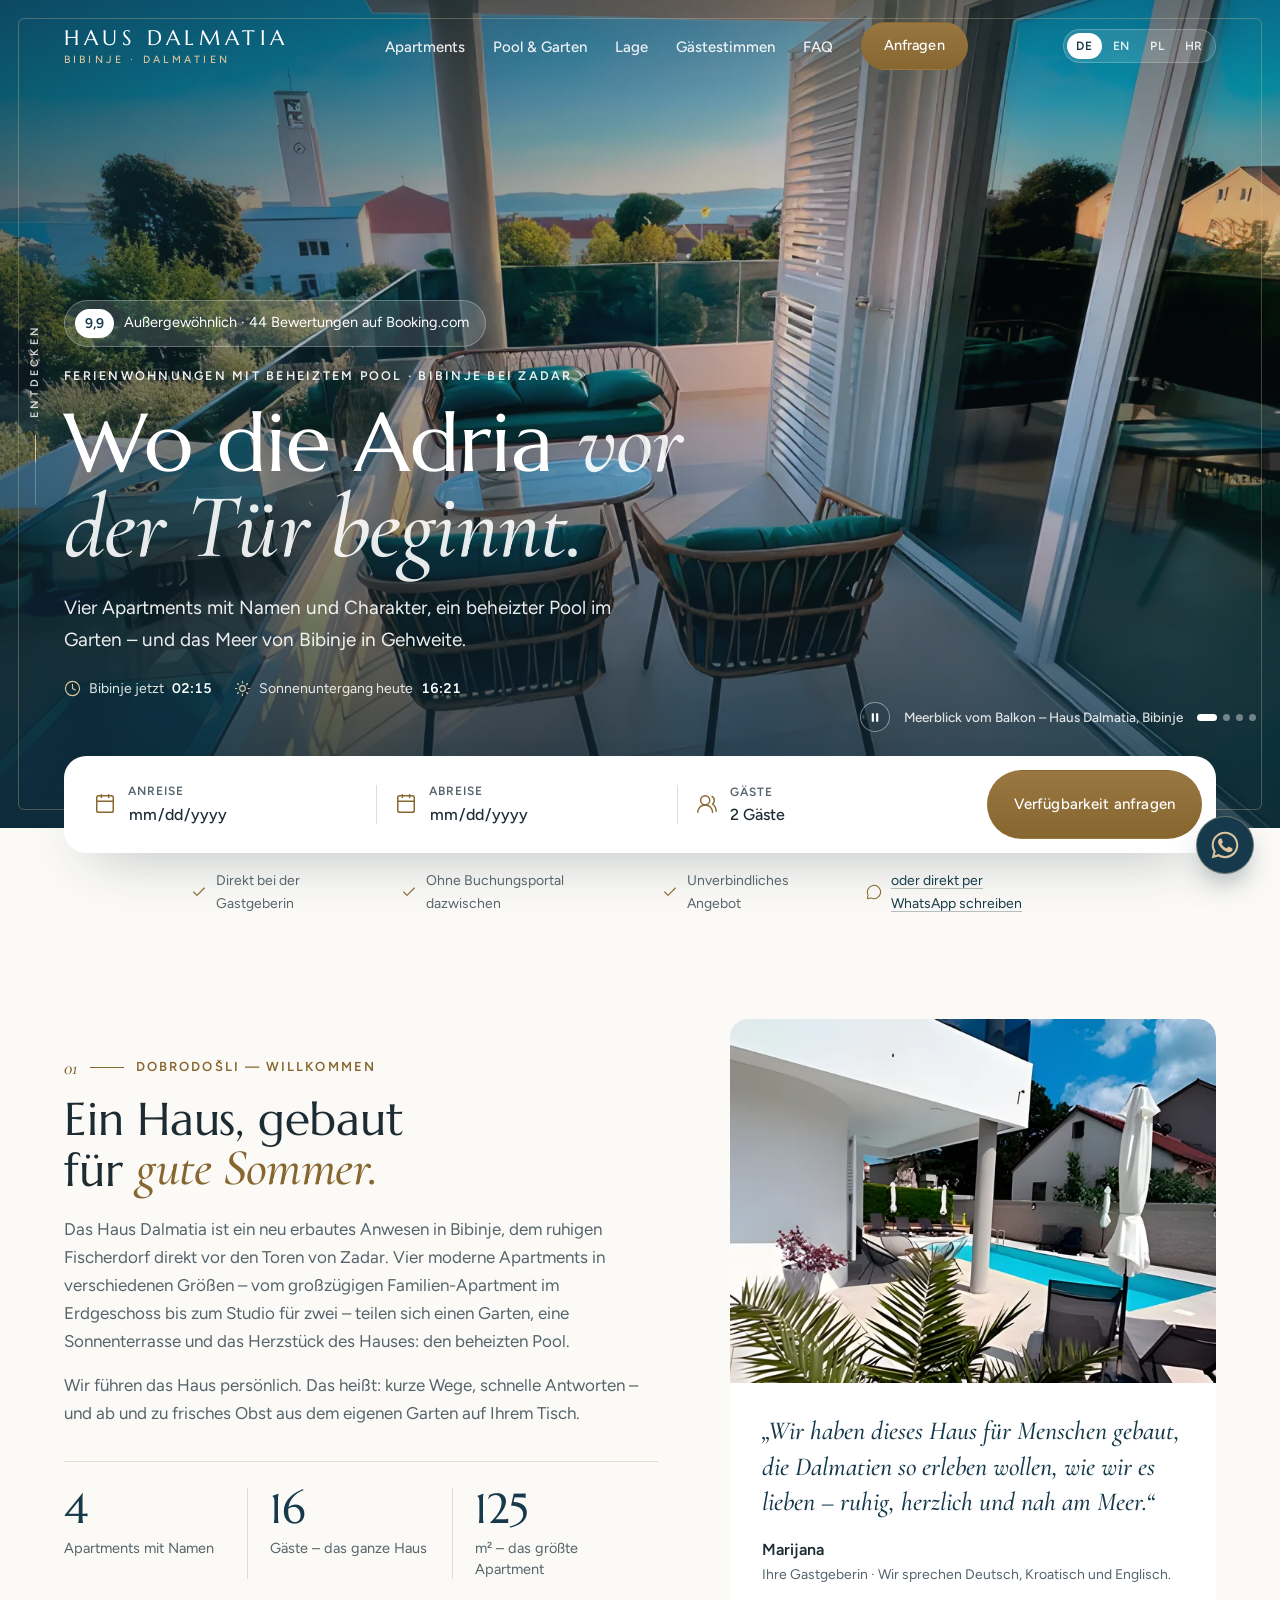
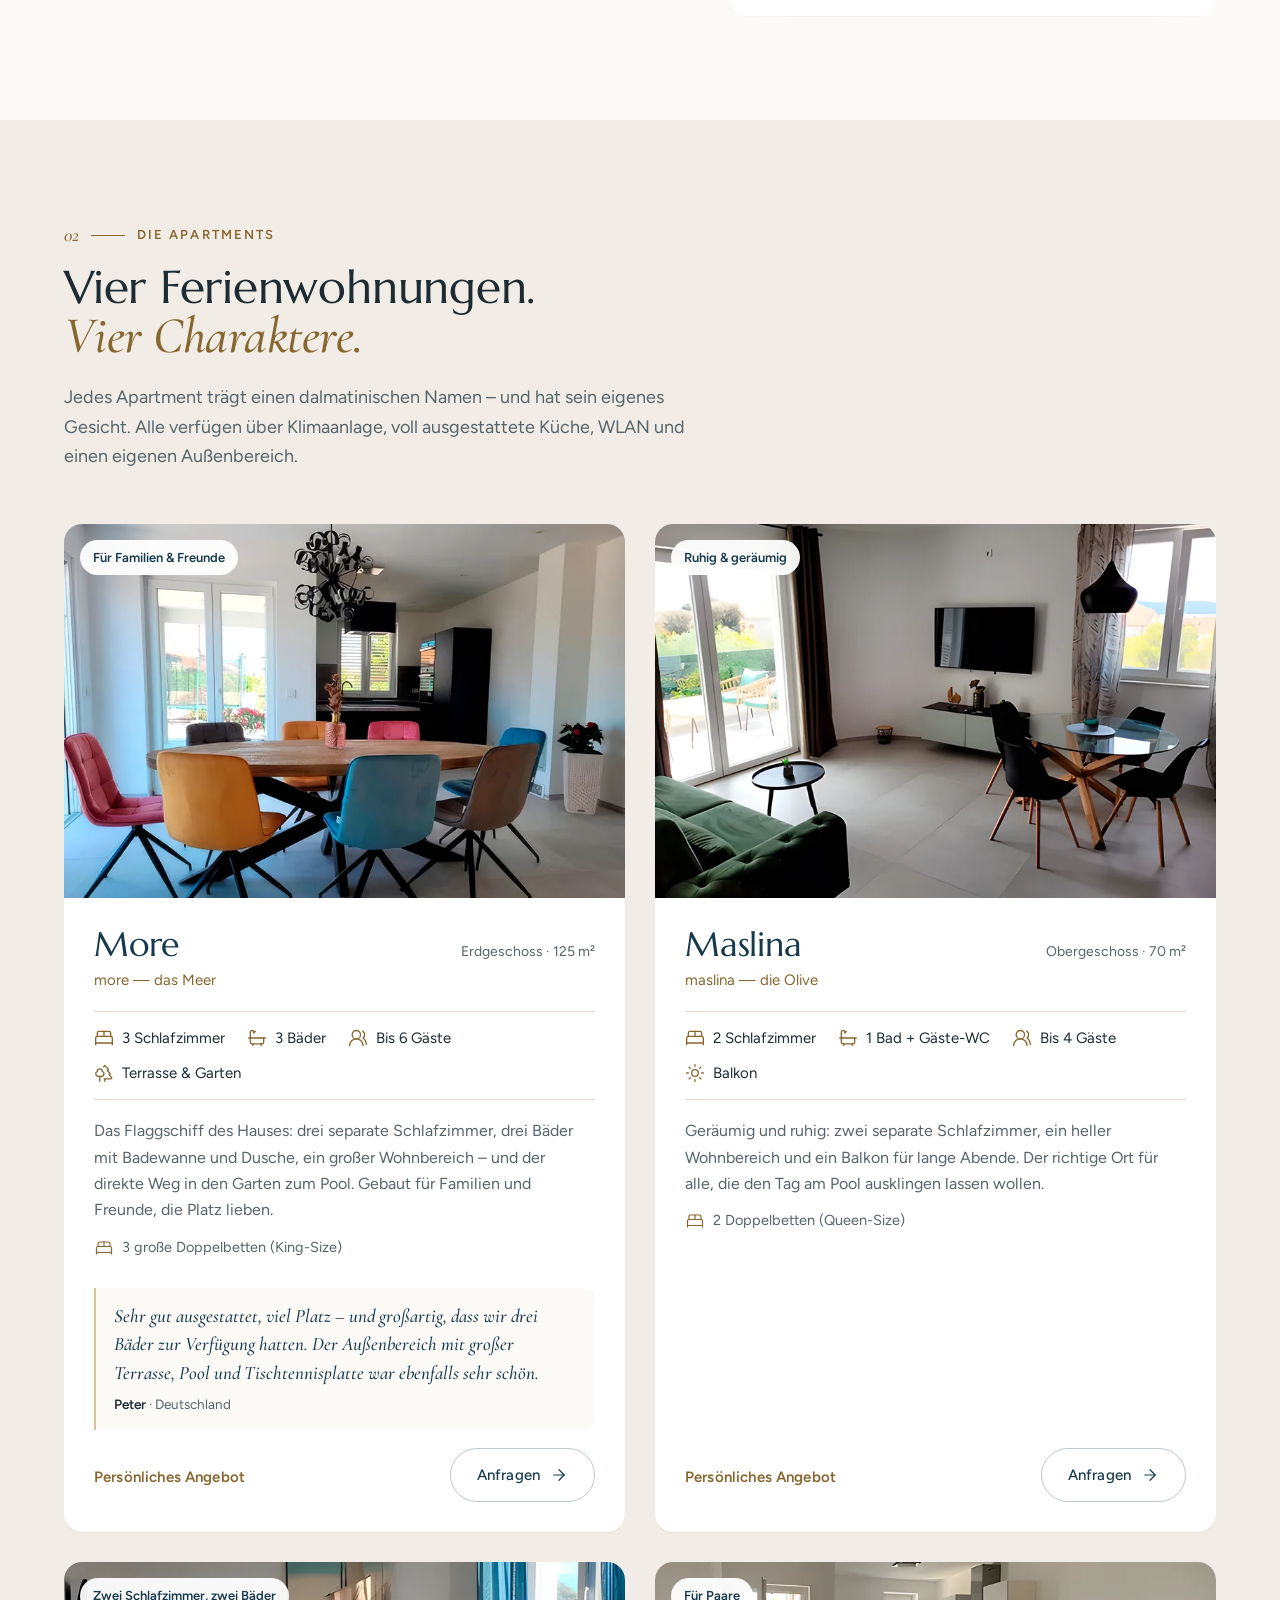
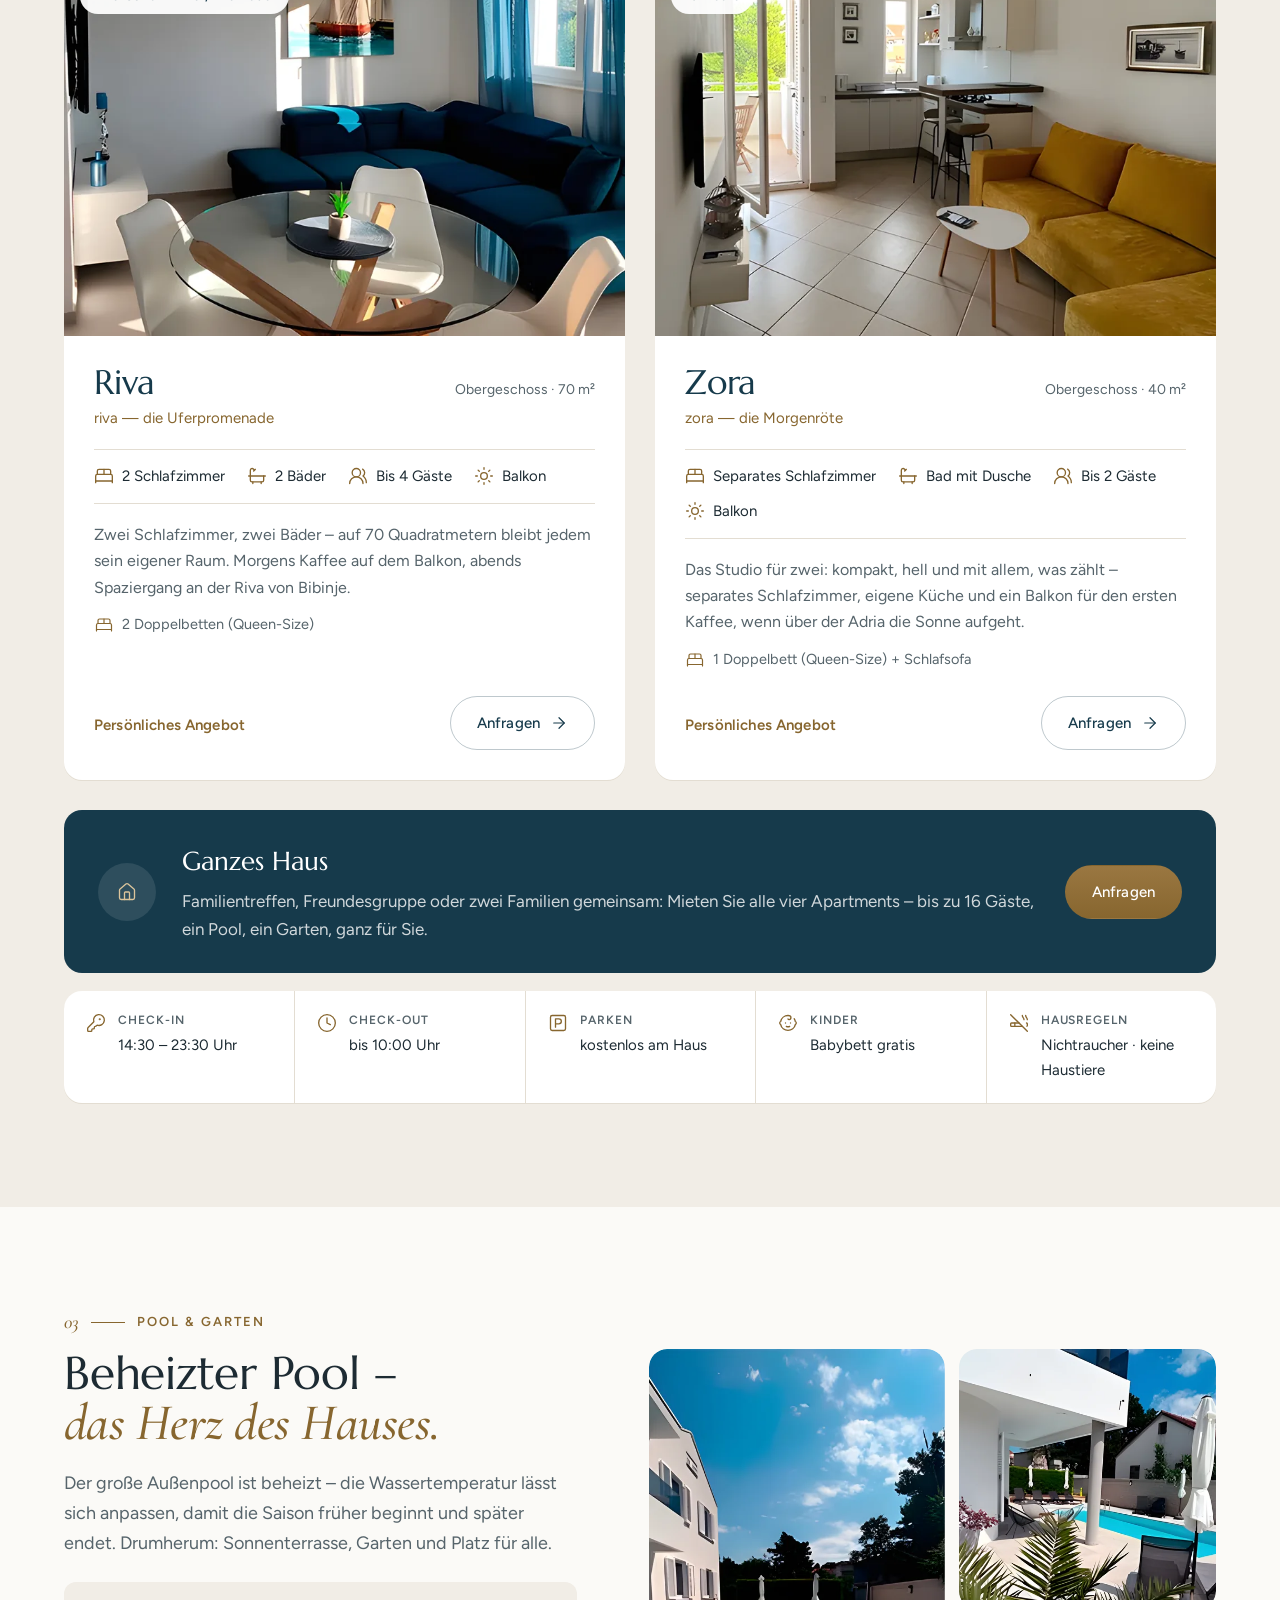
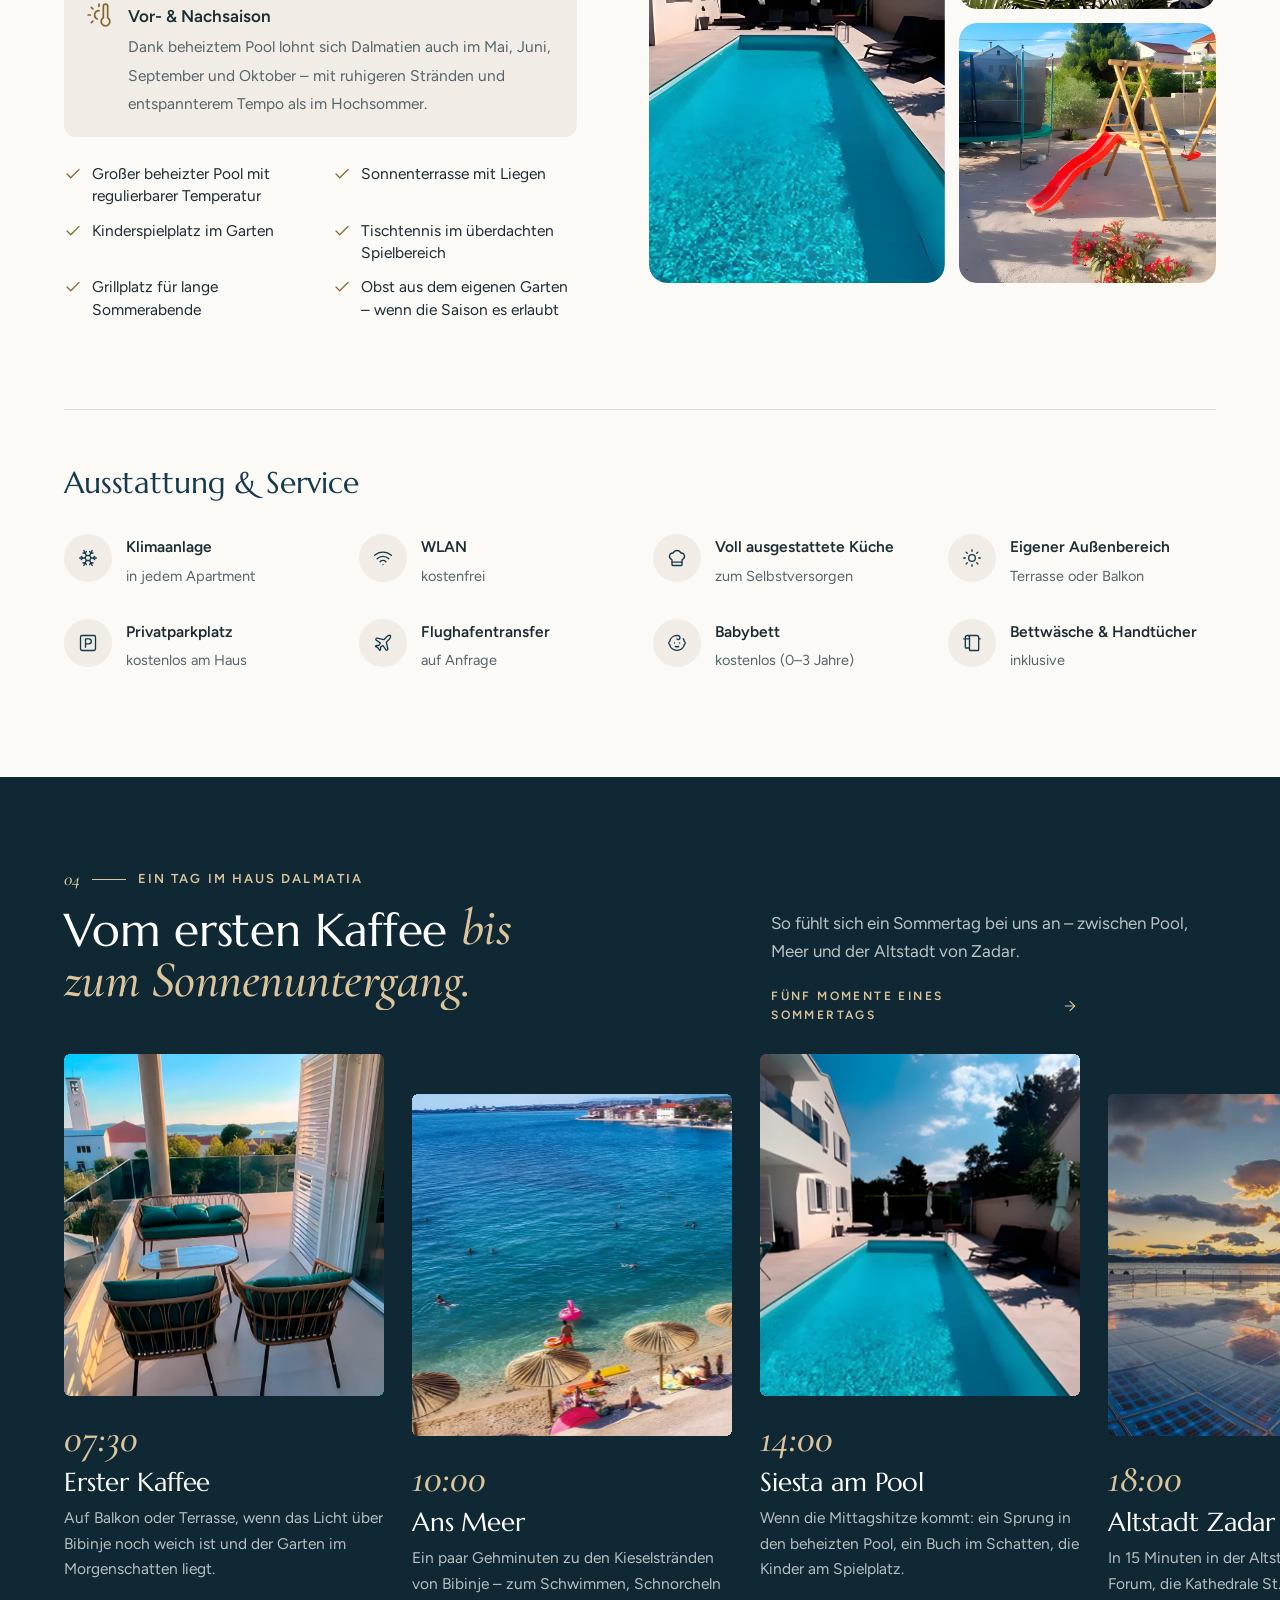
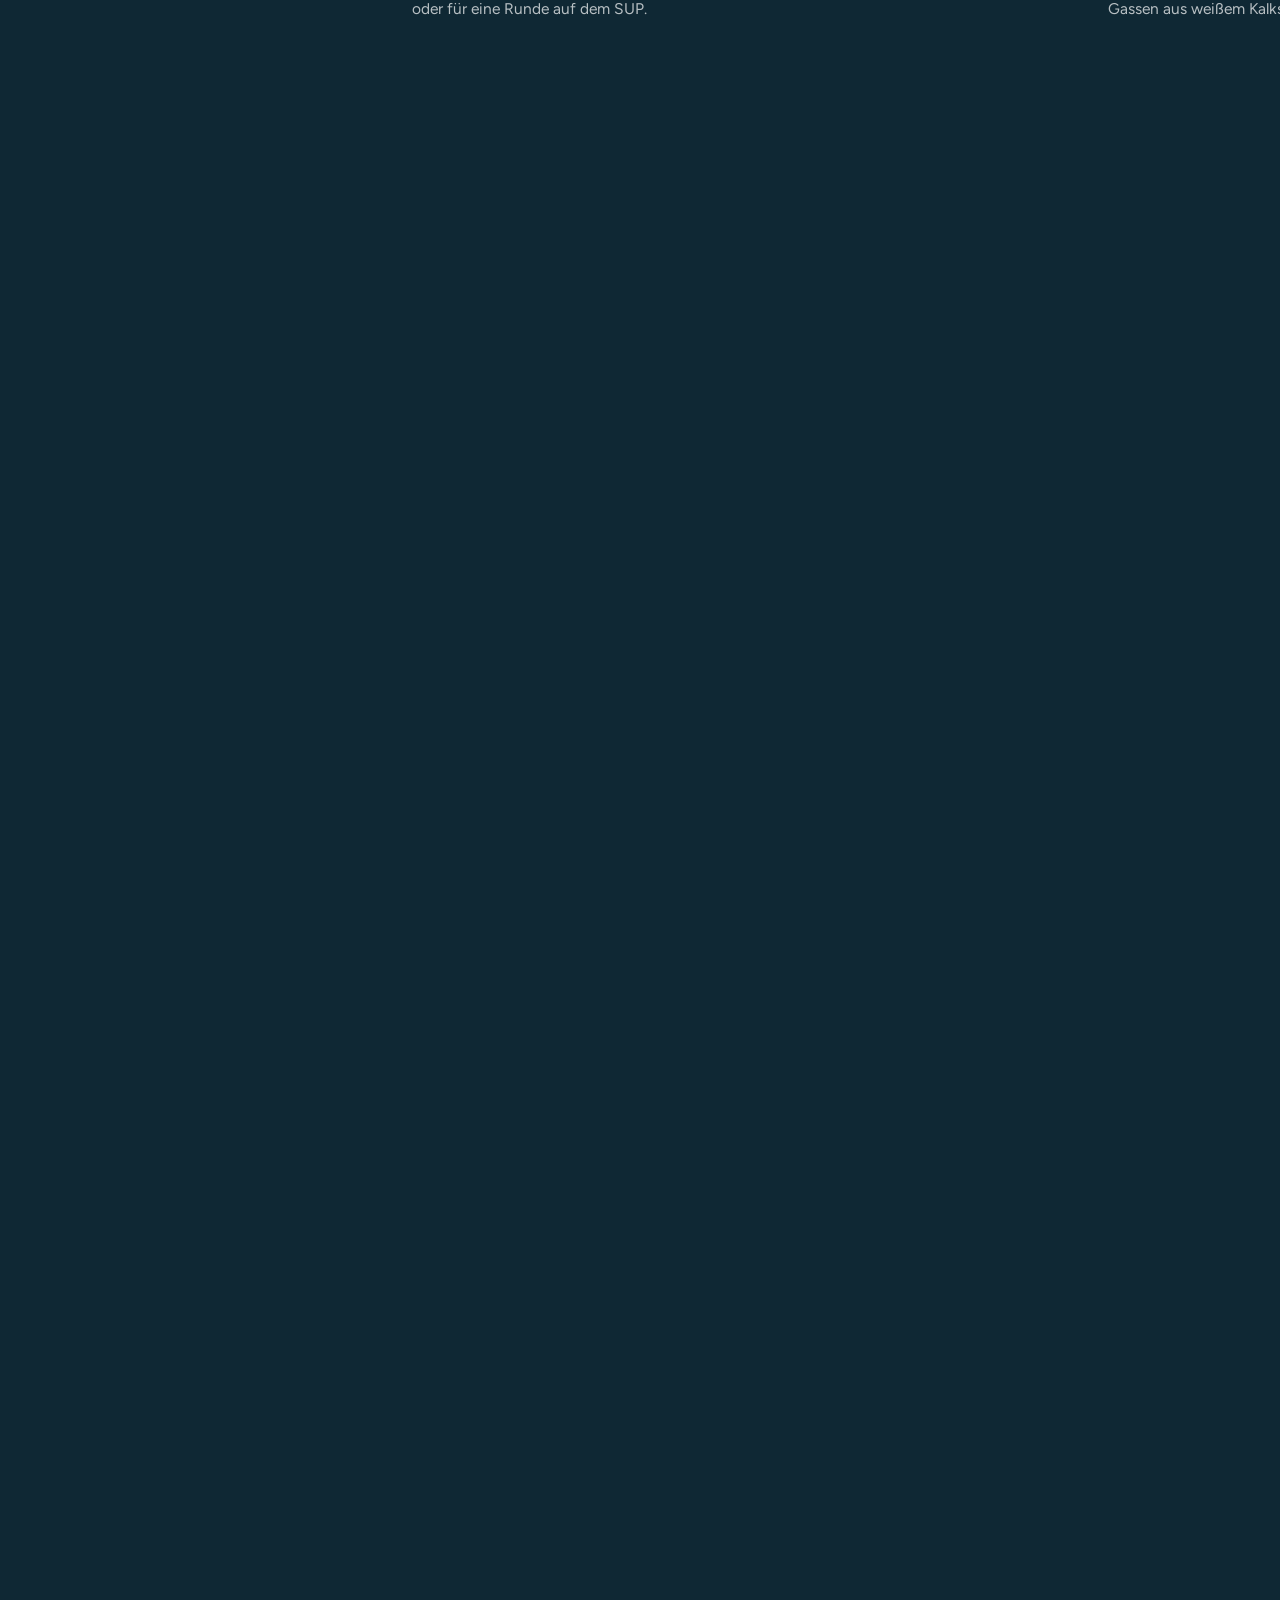
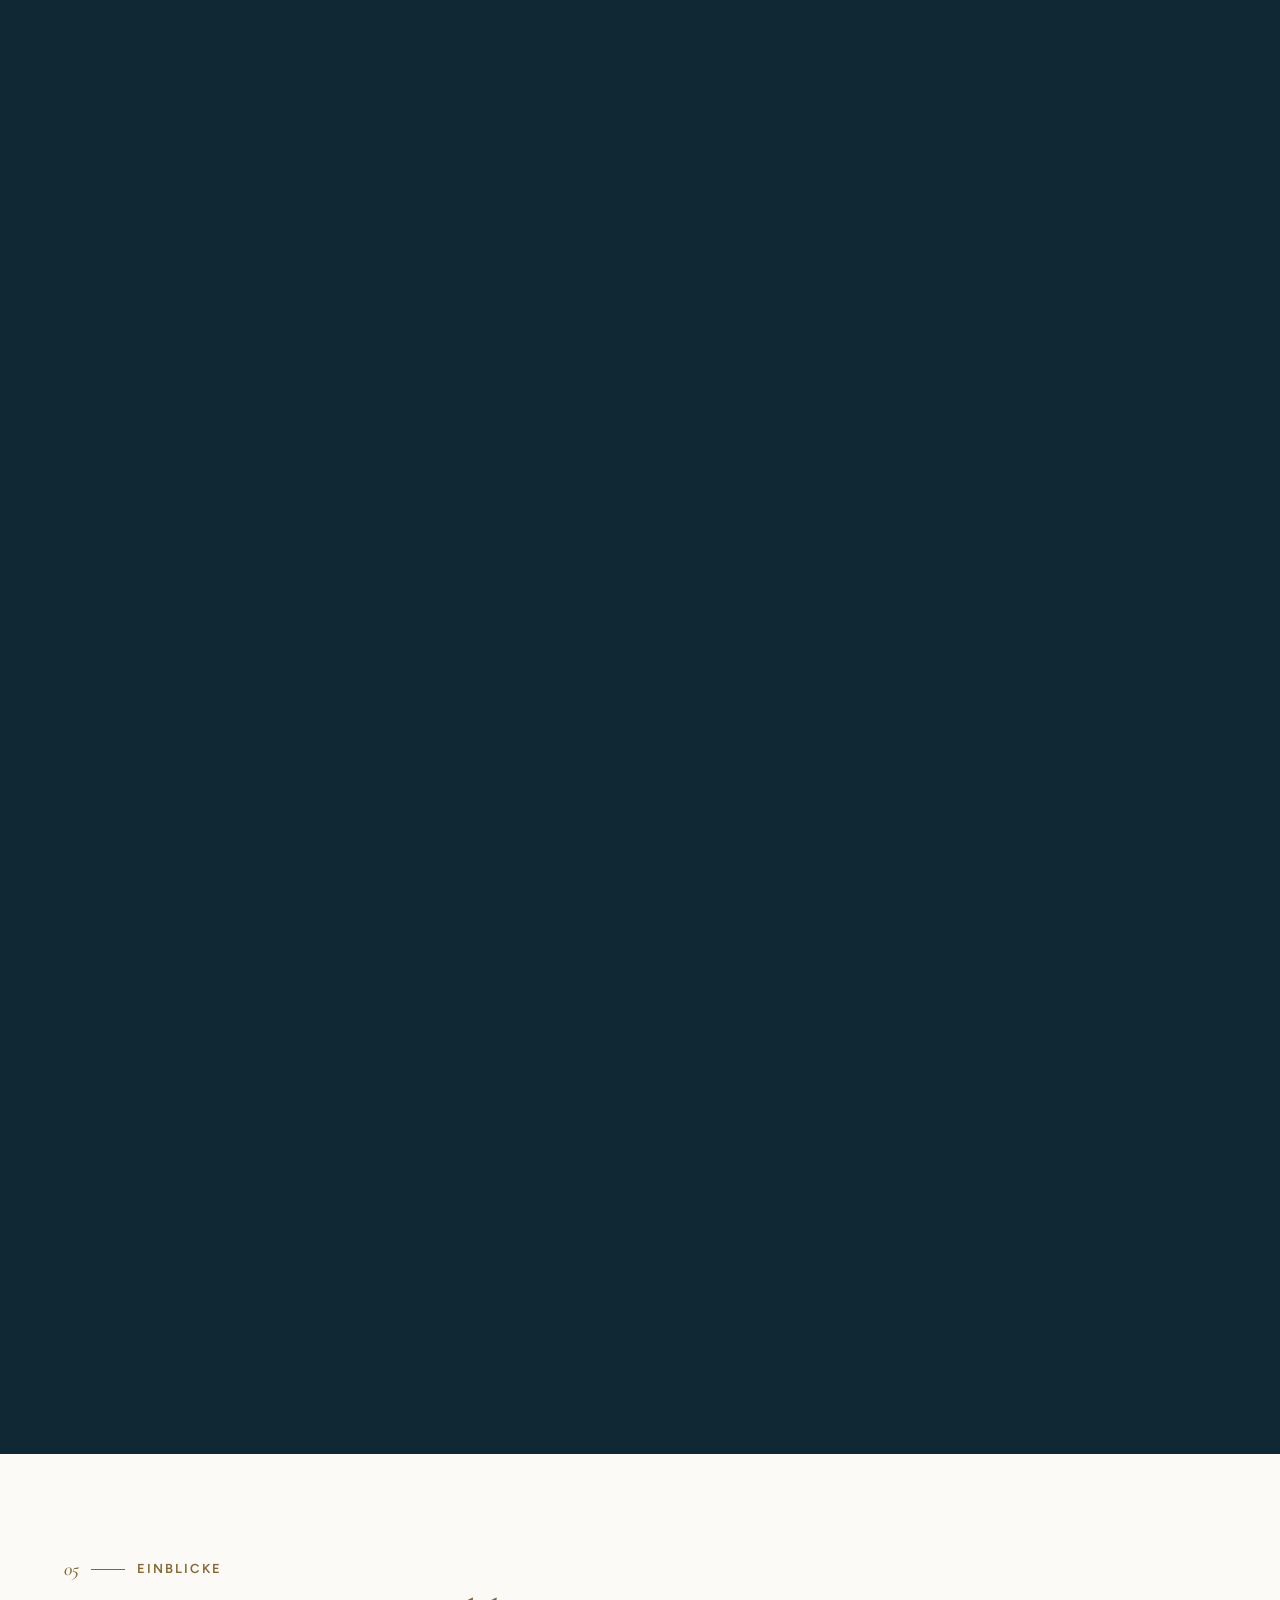
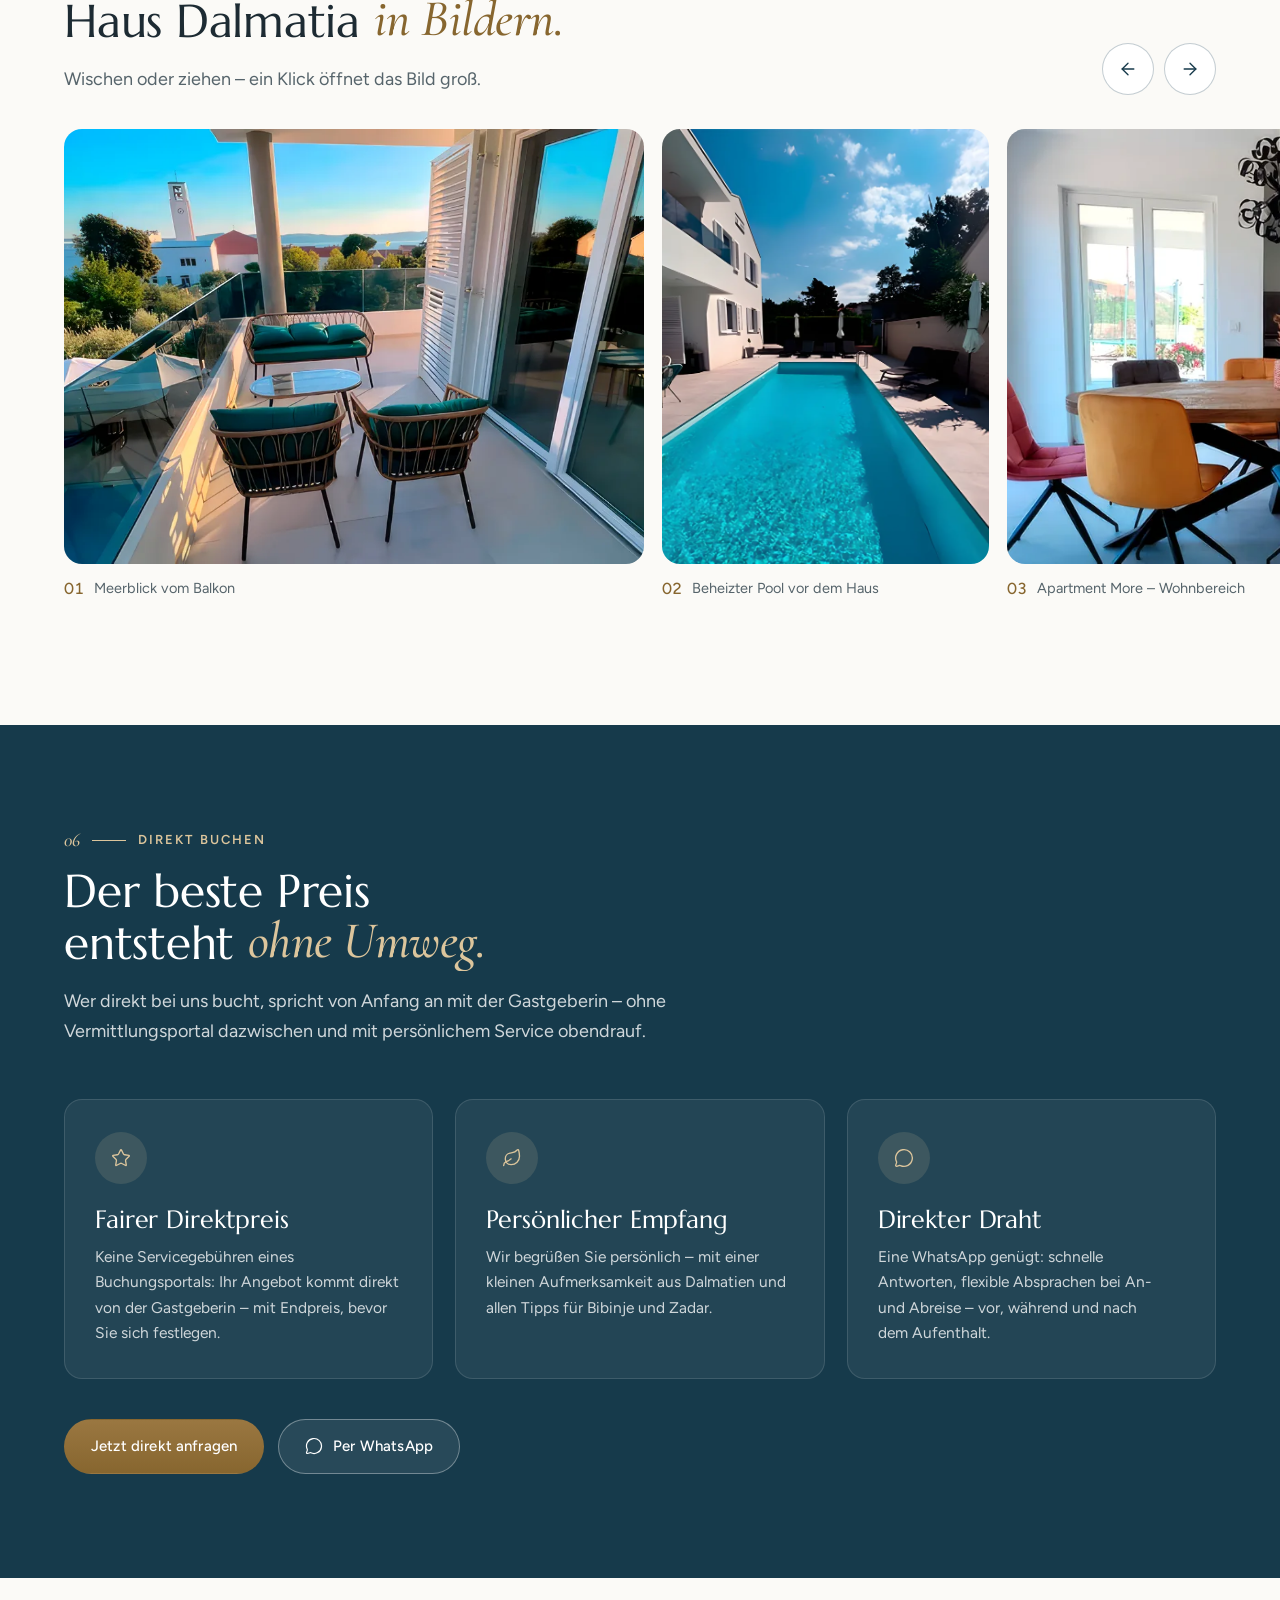
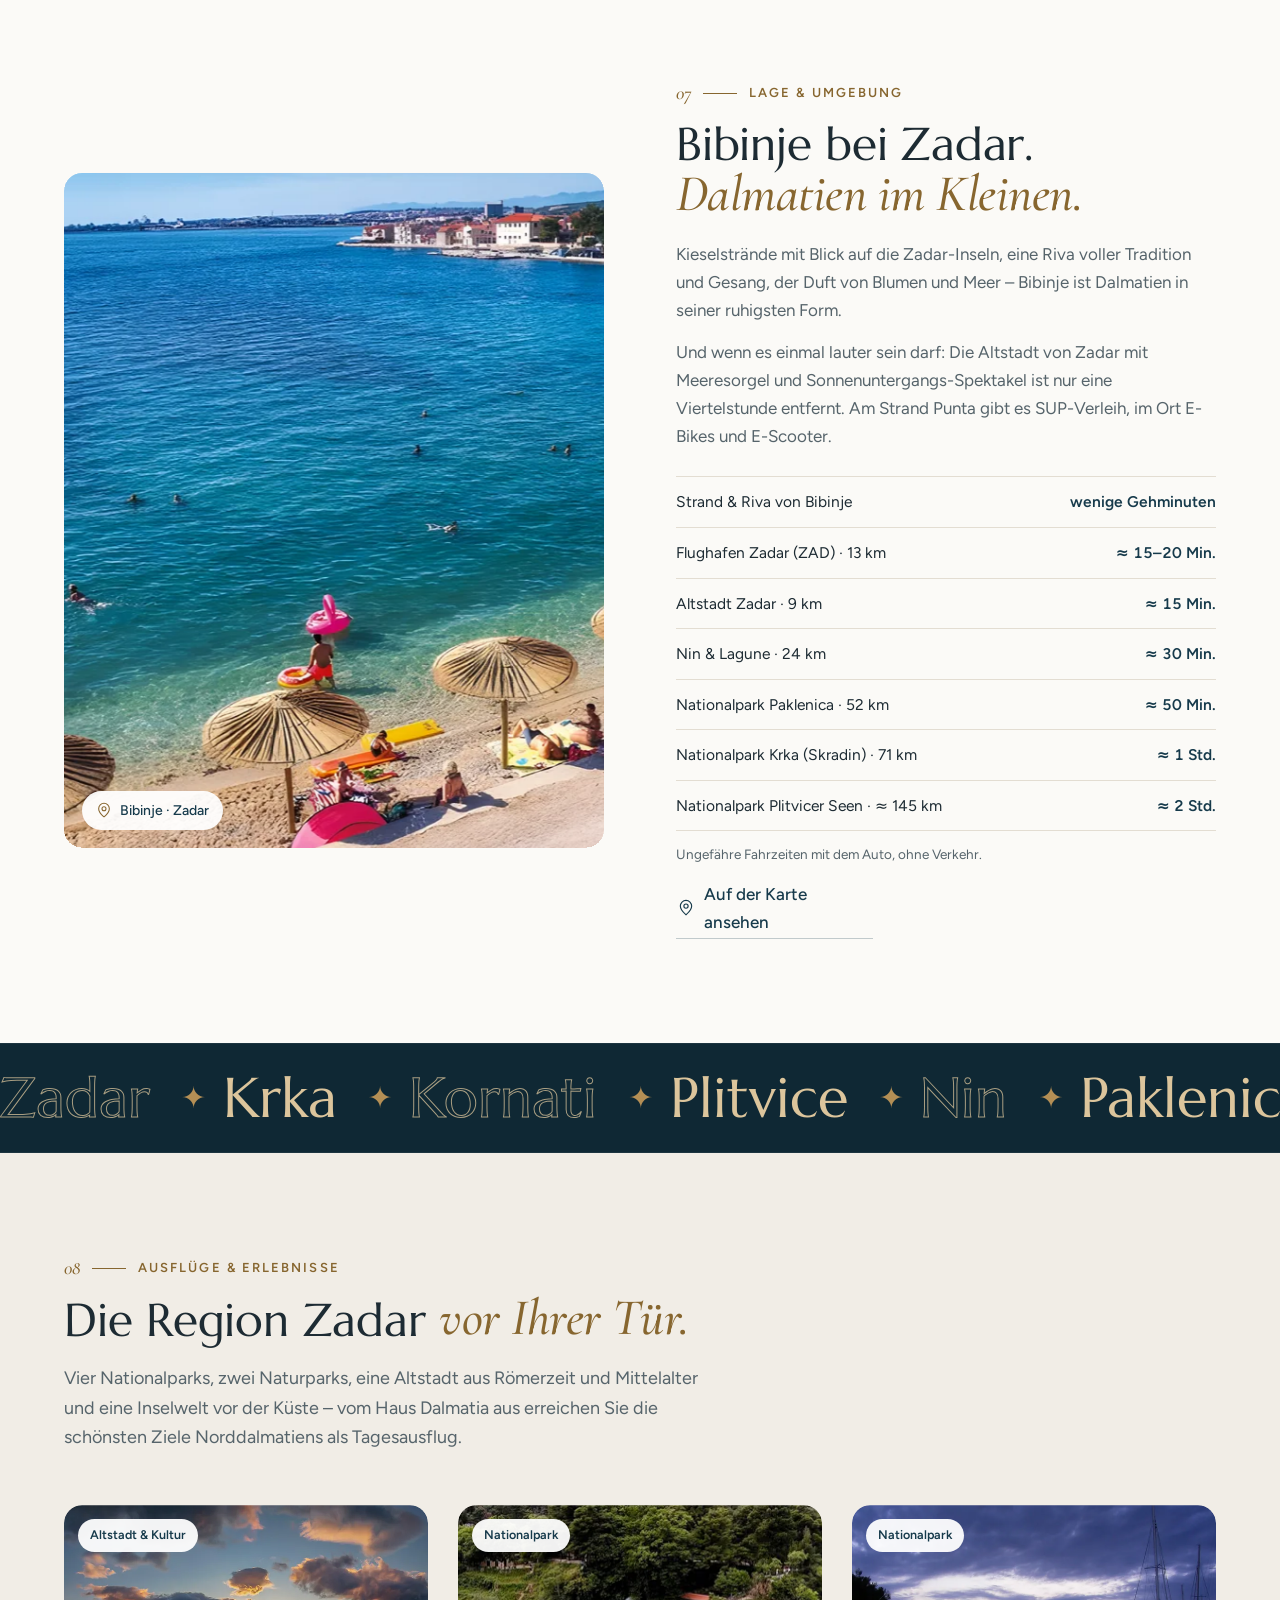
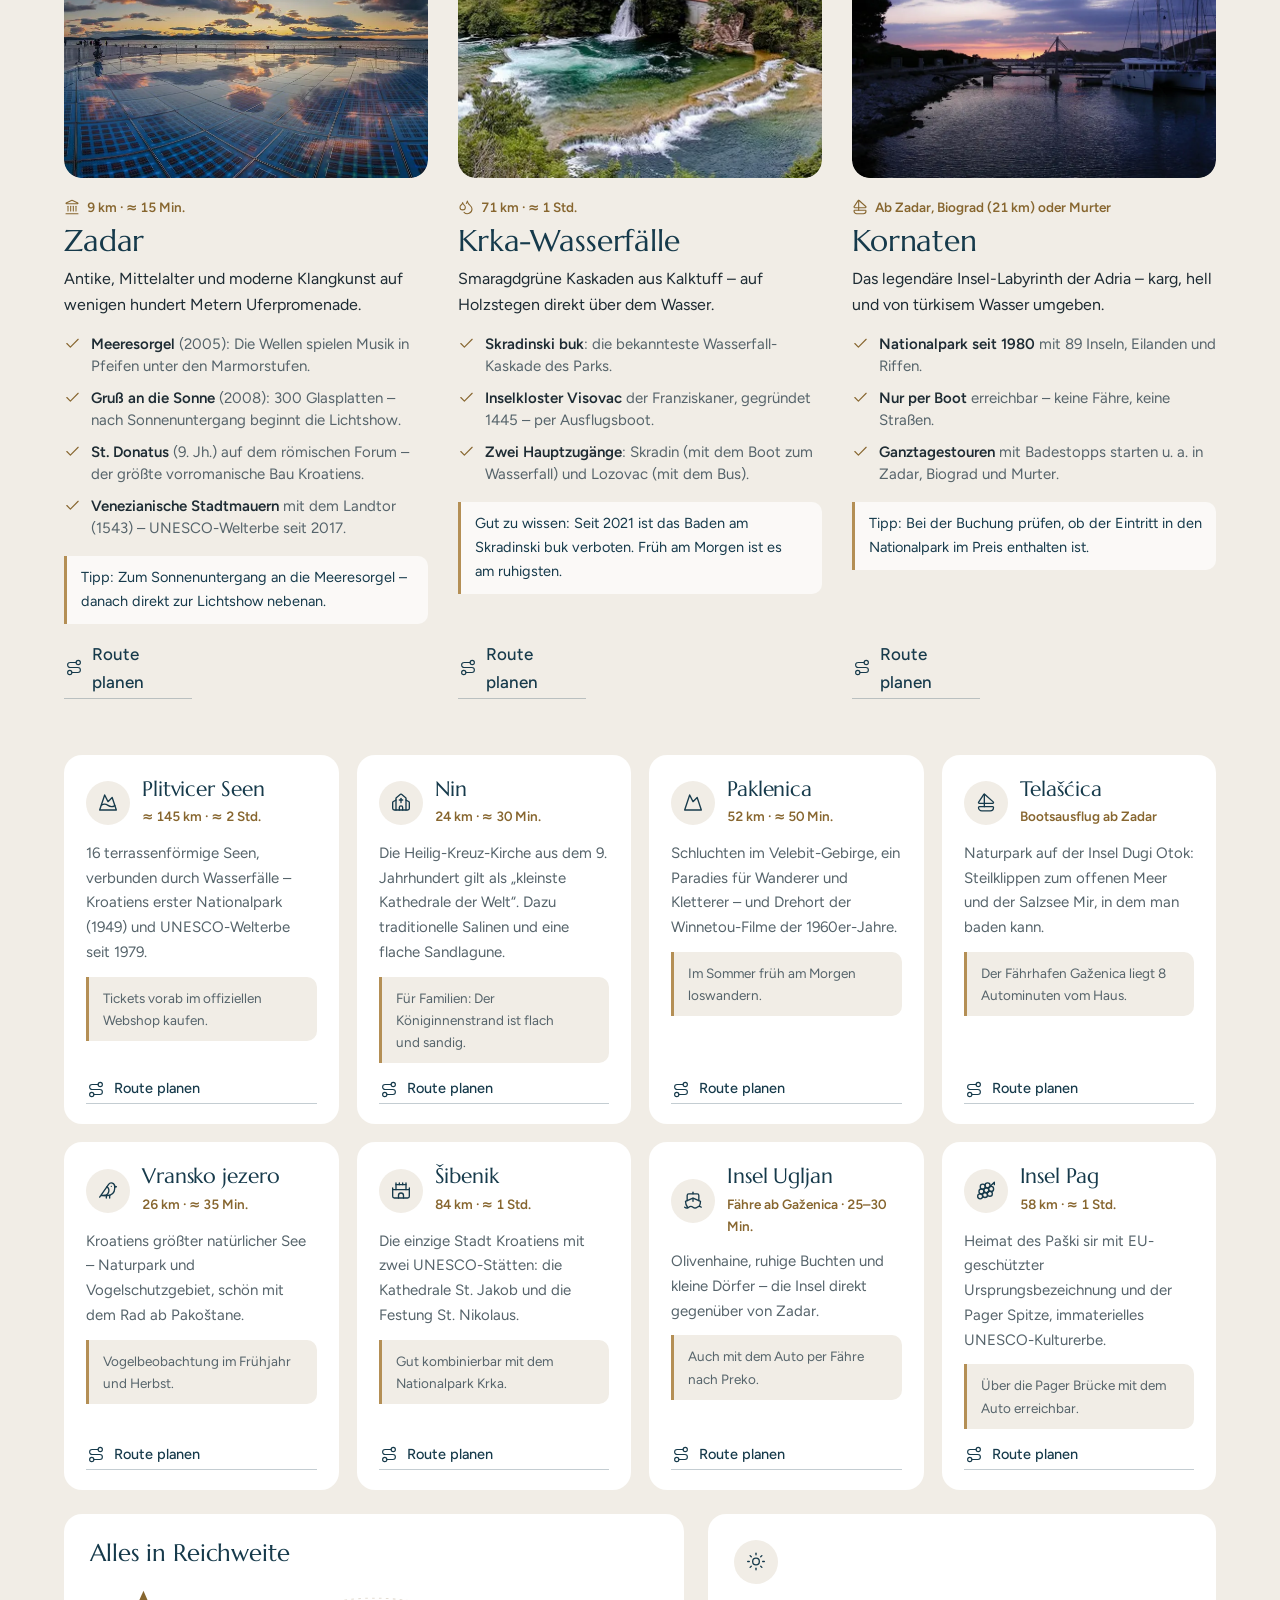
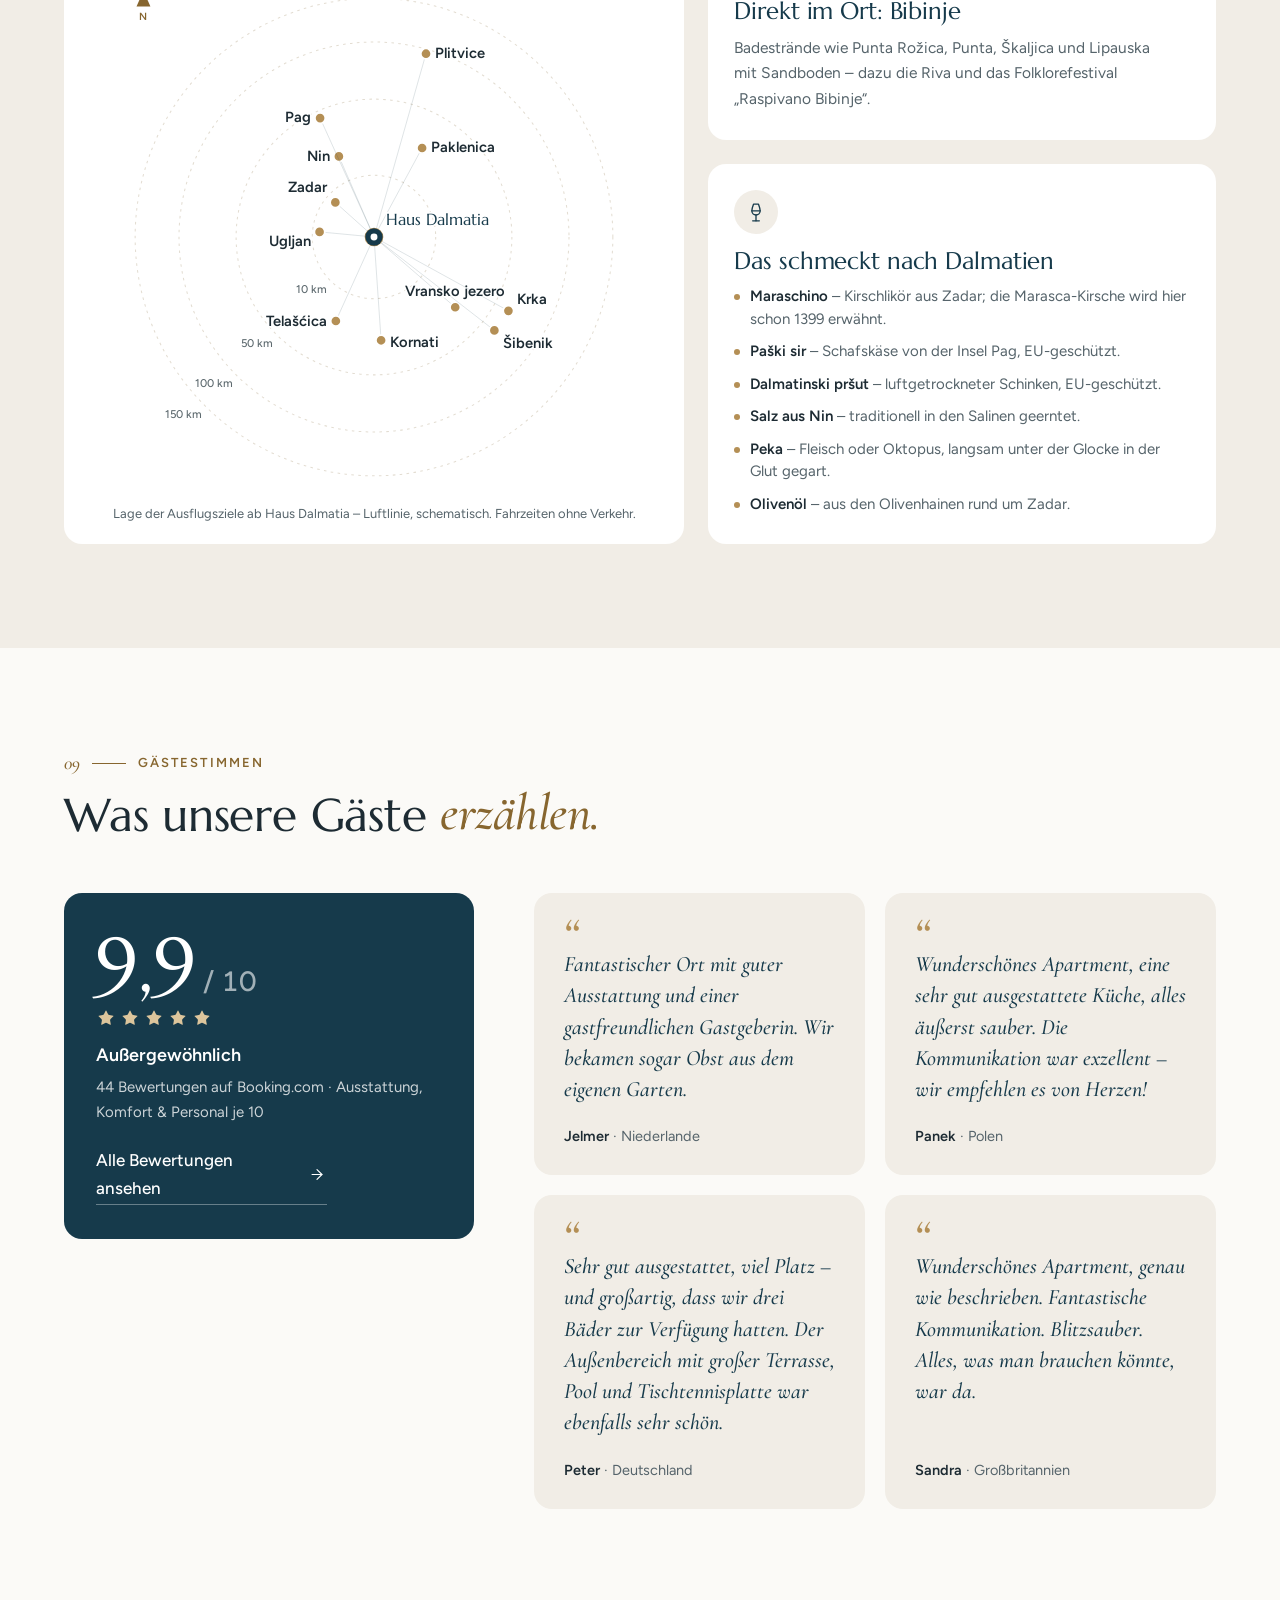
==== commit d9be7769: "Luxus-Paket: Intro mit Monogramm, Akzentschrift, sanftes Scrollen, Cursor, Tagesreise - Begrüßungsvo" ====
--- a/index.html
+++ b/index.html
@@ -3,6 +3,7 @@
 <head>
 <meta charset="UTF-8">
 <meta name="viewport" content="width=device-width, initial-scale=1.0, viewport-fit=cover">
+<script>try{if(!sessionStorage.getItem('hdIntro')&&!matchMedia('(prefers-reduced-motion: reduce)').matches){document.documentElement.classList.add('intro-on');sessionStorage.setItem('hdIntro','1')}}catch(e){}</script>
 <title>Ferienwohnungen mit Pool bei Zadar (Bibinje) · Haus Dalmatia</title>
 <meta name="description" content="4 Ferienwohnungen mit beheiztem Pool in Bibinje, 9 km von Zadar: 2–16 Gäste, Garten, Spielplatz, Parkplatz. Direkt bei der Gastgeberin anfragen.">
 <link rel="canonical" href="https://hausdalmatia.com/">
@@ -41,6 +42,8 @@
    Figtree:   Fließtext, weich und gut lesbar */
 @font-face{font-family:'Marcellus';font-style:normal;font-weight:400;font-display:swap;src:url(fonts/marcellus-latin-400-normal.woff2) format('woff2');unicode-range:U+0000-00FF,U+0131,U+0152-0153,U+02BB-02BC,U+02C6,U+02DA,U+02DC,U+0304,U+0308,U+0329,U+2000-206F,U+20AC,U+2122,U+2191,U+2193,U+2212,U+2215,U+FEFF,U+FFFD}
 @font-face{font-family:'Marcellus';font-style:normal;font-weight:400;font-display:swap;src:url(fonts/marcellus-latin-ext-400-normal.woff2) format('woff2');unicode-range:U+0100-02BA,U+02BD-02C5,U+02C7-02CC,U+02CE-02D7,U+02DD-02FF,U+1E00-1E9F,U+2020,U+20A0-20AB,U+20AD-20C0,U+2C60-2C7F,U+A720-A7FF}
+@font-face{font-family:'Cormorant';font-style:italic;font-weight:500;font-display:swap;src:url(fonts/cormorant-garamond-latin-500-italic.woff2) format('woff2');unicode-range:U+0000-00FF,U+0131,U+0152-0153,U+02BB-02BC,U+02C6,U+02DA,U+02DC,U+0304,U+0308,U+0329,U+2000-206F,U+20AC,U+2122,U+2191,U+2193,U+2212,U+2215,U+FEFF,U+FFFD}
+@font-face{font-family:'Cormorant';font-style:italic;font-weight:500;font-display:swap;src:url(fonts/cormorant-garamond-latin-ext-500-italic.woff2) format('woff2');unicode-range:U+0100-02BA,U+02BD-02C5,U+02C7-02CC,U+02CE-02D7,U+02DD-02FF,U+1E00-1E9F,U+2020,U+20A0-20AB,U+20AD-20C0,U+2C60-2C7F,U+A720-A7FF}
 @font-face{font-family:'Figtree';font-style:normal;font-weight:400;font-display:swap;src:url(fonts/figtree-latin-400-normal.woff2) format('woff2');unicode-range:U+0000-00FF,U+0131,U+0152-0153,U+02BB-02BC,U+02C6,U+02DA,U+02DC,U+0304,U+0308,U+0329,U+2000-206F,U+20AC,U+2122,U+2191,U+2193,U+2212,U+2215,U+FEFF,U+FFFD}
 @font-face{font-family:'Figtree';font-style:normal;font-weight:400;font-display:swap;src:url(fonts/figtree-latin-ext-400-normal.woff2) format('woff2');unicode-range:U+0100-02BA,U+02BD-02C5,U+02C7-02CC,U+02CE-02D7,U+02DD-02FF,U+1E00-1E9F,U+2020,U+20A0-20AB,U+20AD-20C0,U+2C60-2C7F,U+A720-A7FF}
 @font-face{font-family:'Figtree';font-style:normal;font-weight:500;font-display:swap;src:url(fonts/figtree-latin-500-normal.woff2) format('woff2');unicode-range:U+0000-00FF,U+0131,U+0152-0153,U+02BB-02BC,U+02C6,U+02DA,U+02DC,U+0304,U+0308,U+0329,U+2000-206F,U+20AC,U+2122,U+2191,U+2193,U+2212,U+2215,U+FEFF,U+FFFD}
@@ -135,7 +138,6 @@
 .hero-slides{position:absolute;inset:0}
 .hero-bg{position:absolute;inset:0;width:100%;height:100%;object-fit:cover;opacity:0;transition:opacity 1.6s ease}
 .hero-bg.is-on{opacity:1;animation:drift 9s ease-out both}
-@keyframes drift{from{transform:scale(1.07)}to{transform:scale(1)}}
 .hero-cap{position:absolute;z-index:3;right:max(24px,env(safe-area-inset-right,0px));bottom:96px;display:flex;align-items:center;gap:14px;color:rgba(255,255,255,.85);font-size:13.5px;font-weight:500}
 .hero-cap .dots{display:flex;gap:6px}
 .hero-cap .dots i{width:7px;height:7px;border-radius:50%;background:rgba(255,255,255,.4);transition:background .4s,width .4s}
@@ -543,6 +545,120 @@
 .marquee{cursor:pointer}
 .marquee.paused .marquee-track{animation-play-state:paused}
 .nav-contact{display:none}
+/* =====================================================================
+   LUXUS-DETAILS
+   ===================================================================== */
+/* Akzentschrift für hervorgehobene Wörter und Zitate */
+h1 em,h2 em{font-family:'Cormorant',Georgia,serif;font-style:italic;font-weight:500;font-size:1.12em;letter-spacing:-.01em;line-height:.9}
+.rev p{font-family:'Cormorant',Georgia,serif;font-style:italic;font-weight:500;font-size:22px;line-height:1.42;color:var(--sea)}
+.host .q,.apt-quote p,.form-quote p{font-family:'Cormorant',Georgia,serif;font-style:italic;font-weight:500}
+.host .q{font-size:26px;line-height:1.35}
+.apt-quote p{font-size:19px}
+.form-quote p{font-size:22px;line-height:1.4}
+/* Abschnittsnummern im Stil eines Katalogs */
+main{counter-reset:sec}
+main .eyebrow{counter-increment:sec}
+main .eyebrow:before{content:counter(sec,decimal-leading-zero);width:auto;height:auto;flex:none;opacity:1;background:linear-gradient(currentColor,currentColor) right 55%/34px 1px no-repeat;padding-right:46px;font-family:'Cormorant',Georgia,serif;font-style:italic;font-weight:500;font-size:19px;letter-spacing:0;text-transform:none;line-height:1}
+/* Intro-Vorhang */
+.hd-intro{display:none}
+.intro-on .hd-intro{display:flex;position:fixed;inset:0;z-index:300;background:var(--sea-deep);align-items:center;justify-content:center;pointer-events:none;animation:introOut 1s cubic-bezier(.77,0,.18,1) 1.55s forwards}
+.hd-intro-in{display:flex;flex-direction:column;align-items:center;gap:18px;animation:introLift 1s cubic-bezier(.77,0,.18,1) 1.5s forwards}
+.intro-seal{width:96px;height:96px;overflow:visible}
+.intro-seal circle,.intro-seal path{fill:none;stroke:var(--gold-soft);stroke-width:1}
+.intro-seal .s1{stroke-dasharray:352;stroke-dashoffset:352;animation:draw 1.1s cubic-bezier(.65,0,.35,1) .1s forwards}
+.intro-seal .s2{stroke-dasharray:308;stroke-dashoffset:308;opacity:.5;animation:draw 1.1s cubic-bezier(.65,0,.35,1) .25s forwards}
+.intro-seal .s3{opacity:0;animation:fadeIn .6s ease .7s forwards}
+.intro-seal text{font-family:var(--display);font-size:30px;letter-spacing:.08em;fill:var(--gold-soft);opacity:0;animation:fadeIn .8s ease .45s forwards}
+.intro-wm{font-family:var(--display);font-size:22px;letter-spacing:.5em;text-transform:uppercase;color:#fff;padding-left:.36em;opacity:0;animation:wm 1.1s cubic-bezier(.2,.7,.2,1) .55s forwards}
+.intro-sub{font-size:11px;font-weight:600;letter-spacing:.32em;text-transform:uppercase;color:var(--gold-soft);opacity:0;animation:fadeIn .8s ease .85s forwards}
+@keyframes draw{to{stroke-dashoffset:0}}
+@keyframes fadeIn{to{opacity:1}}
+@keyframes wm{from{opacity:0;letter-spacing:.7em}to{opacity:1;letter-spacing:.34em}}
+@keyframes introOut{from{clip-path:inset(0 0 0 0)}to{clip-path:inset(0 0 100% 0);visibility:hidden}}
+@keyframes introLift{to{transform:translateY(-40px);opacity:0}}
+.intro-on .hero-content{animation-delay:1.75s}
+html.intro-on.fx .hero h1 .w{animation-delay:calc(1.95s + var(--i) * .09s)}
+.intro-on .hero-bg.is-on{animation:drift 10s cubic-bezier(.2,.7,.2,1) 1.4s both}
+@keyframes drift{from{transform:scale(1.12)}to{transform:scale(1)}}
+/* Titelbild: Passepartout und Scroll-Hinweis */
+.hero-frame{position:absolute;inset:18px;z-index:2;border:1px solid rgba(220,197,156,.3);border-radius:6px;pointer-events:none}
+.scroll-cue{position:absolute;z-index:3;left:max(26px,calc((100vw - 1200px) / 2 - 64px));top:50%;transform:translateY(-50%);display:flex;flex-direction:column;align-items:center;gap:16px;color:rgba(255,255,255,.8);font-size:11px;font-weight:600;letter-spacing:.3em;text-transform:uppercase}
+.scroll-cue span{writing-mode:vertical-rl;transform:rotate(180deg)}
+.scroll-cue i{position:relative;width:1px;height:70px;background:rgba(255,255,255,.25);overflow:hidden}
+.scroll-cue i:after{content:'';position:absolute;left:0;top:0;width:1px;height:28px;background:var(--gold-soft);animation:cue 2.4s cubic-bezier(.6,0,.3,1) infinite}
+@keyframes cue{from{transform:translateY(-30px)}to{transform:translateY(72px)}}
+@media (max-width: 1279px){ .scroll-cue{display:none} }
+@media (max-width: 640px){ .hero-frame{inset:10px} }
+/* Bilder: feine Innenlinie beim Überfahren */
+.apt-img:after,.gal-item .gi:after,.day-img:after{content:'';position:absolute;inset:14px;border:1px solid rgba(255,255,255,.7);border-radius:4px;opacity:0;transform:scale(1.04);transition:opacity .6s,transform .8s cubic-bezier(.2,.7,.2,1);pointer-events:none}
+.gal-item .gi{position:relative}
+.apt:hover .apt-img:after,.gal-item:hover .gi:after,.day-card:hover .day-img:after{opacity:1;transform:none}
+/* Ein Tag im Haus Dalmatia */
+.day{background:var(--sea-deep);color:#fff;padding-block:104px 90px;position:relative;overflow:clip}
+.day .eyebrow{color:var(--gold-soft)}
+.day h2{color:#fff}
+.day h2 em{color:var(--gold-soft)}
+.day-head{display:grid;grid-template-columns:1.2fr .8fr;gap:40px;align-items:end;margin-bottom:46px}
+.day-side p{color:rgba(255,255,255,.72);font-size:17px;margin-bottom:14px}
+.day-hint{display:inline-flex;align-items:center;gap:10px;font-size:12px;font-weight:600;letter-spacing:.2em;text-transform:uppercase;color:var(--gold-soft)}
+.day-hint .ic{width:16px;height:16px}
+.day-track{display:flex;gap:28px;overflow-x:auto;scroll-snap-type:x mandatory;padding:0 24px 10px max(24px,calc((100vw - 1200px) / 2 + 24px));scroll-padding-inline-start:max(24px,calc((100vw - 1200px) / 2 + 24px));scrollbar-width:none}
+.day-track::-webkit-scrollbar{display:none}
+.day-track:focus-visible{outline-offset:-4px}
+.day-card{flex:0 0 clamp(270px,27vw,400px);scroll-snap-align:start;margin:0}
+.day-card:nth-child(even){margin-top:56px}
+.day-img{position:relative;border-radius:6px;overflow:hidden;aspect-ratio:4/5;background:#163a4b}
+.day-img img{width:100%;height:100%;object-fit:cover;transform:scale(1.14);will-change:transform}
+.day-txt{padding-top:22px}
+.day-time{display:block;font-family:'Cormorant',Georgia,serif;font-style:italic;font-weight:500;font-size:46px;line-height:1;color:var(--gold-soft);margin-bottom:10px}
+.day-txt h3{font-size:26px;margin-bottom:8px;color:#fff}
+.day-txt p{font-size:15.5px;line-height:1.65;color:rgba(255,255,255,.7)}
+.day-bar{height:1px;background:rgba(255,255,255,.14);margin-top:44px;overflow:hidden}
+.day-bar i{display:block;height:1px;background:var(--gold-soft);transform-origin:0 50%;transform:scaleX(0)}
+/* Horizontale Fahrt beim Scrollen (Desktop, nur mit Effekten) */
+@media (min-width: 981px){
+  .fx .day.pinned{padding:0}
+  .fx .day.pinned .day-pin{position:sticky;top:0;height:100vh;display:flex;flex-direction:column;justify-content:center;padding-top:76px}
+  .fx .day.pinned .day-track{overflow:visible;width:max-content;scroll-snap-type:none;will-change:transform}
+  .fx .day.pinned .day-head{margin-bottom:28px}
+  .fx .day.pinned .day-card:nth-child(even){margin-top:40px}
+  .fx .day.pinned .day-time{font-size:40px}
+  .fx .day.pinned .day-img{aspect-ratio:auto;height:clamp(200px,38vh,440px)}
+  .fx .day.pinned .day-card{flex-basis:clamp(300px,25vw,380px)}
+  .fx .day.pinned .day-bar{margin-top:30px}
+}
+@media (max-width: 980px){
+  .day-head{grid-template-columns:1fr;gap:10px}
+  .day-card:nth-child(even){margin-top:0}
+  .day-card{flex-basis:78vw}
+}
+/* Überschriften gleiten aus einer Maske */
+.fx h2.mk .wm{display:inline-block;overflow:hidden;vertical-align:top;padding:0 .08em .14em;margin:0 -.08em -.14em}
+.fx h2.mk .wi{display:inline-block;transform:translateY(112%);transition:transform 1.15s cubic-bezier(.2,.75,.15,1);transition-delay:calc(.08s + var(--i) * .055s)}
+.fx h2.mk.in .wi{transform:none}
+/* Karte: Linien zeichnen sich, Haus pulsiert */
+.fx .ex-map.mk-map .ray{stroke-dasharray:var(--len);stroke-dashoffset:var(--len);transition:stroke-dashoffset 1.4s cubic-bezier(.65,0,.35,1);transition-delay:calc(.2s + var(--i) * .07s)}
+.fx .ex-map.mk-map .pt{opacity:0;transition:opacity .5s;transition-delay:calc(.9s + var(--i) * .07s)}
+.fx .ex-map.mk-map.in .ray{stroke-dashoffset:0}
+.fx .ex-map.mk-map.in .pt{opacity:1}
+.ex-map .pulse{fill:none;stroke:var(--gold);stroke-width:1.5;transform-origin:300px 300px;animation:pulse 2.8s cubic-bezier(.2,.7,.2,1) infinite}
+@keyframes pulse{from{transform:scale(.6);opacity:.9}to{transform:scale(2.6);opacity:0}}
+/* Eleganter Cursor (nur Maus) */
+.cur,.cur-ring{position:fixed;left:0;top:0;z-index:400;pointer-events:none;border-radius:50%;opacity:0;transition:opacity .3s}
+.cur{width:6px;height:6px;margin:-3px 0 0 -3px;background:var(--gold)}
+.cur-ring{width:40px;height:40px;margin:-20px 0 0 -20px;border:1px solid rgba(180,143,85,.55);display:flex;align-items:center;justify-content:center;transition:opacity .3s,width .45s cubic-bezier(.2,.7,.2,1),height .45s cubic-bezier(.2,.7,.2,1),margin .45s cubic-bezier(.2,.7,.2,1),background .35s,border-color .35s}
+.cur-ring span{font-size:11px;font-weight:600;letter-spacing:.16em;text-transform:uppercase;color:#fff;opacity:0;transition:opacity .25s}
+.cur-on .cur,.cur-on .cur-ring{opacity:1}
+.cur-ring.link{width:58px;height:58px;margin:-29px 0 0 -29px;background:rgba(180,143,85,.12);border-color:rgba(180,143,85,.8)}
+.cur-ring.label{width:96px;height:96px;margin:-48px 0 0 -48px;background:rgba(15,40,52,.72);border-color:rgba(220,197,156,.5);backdrop-filter:blur(4px);-webkit-backdrop-filter:blur(4px)}
+.cur-ring.label span{opacity:1}
+.cur-on .gal-track,.cur-on .gal-track img{cursor:none}
+/* Sanftes Scrollen (Lenis) */
+html.lenis,html.lenis body{height:auto}
+html.lenis{scroll-behavior:auto}
+.lenis.lenis-smooth [data-lenis-prevent]{overscroll-behavior:contain}
+.lenis.lenis-stopped{overflow:clip}
+@media (prefers-reduced-motion: reduce){ .hd-intro{display:none!important} .scroll-cue i:after,.ex-map .pulse{animation:none} }
 /* ---------- Responsive ---------- */
 @media(max-width:1140px){
   .nav-links{gap:20px}
@@ -724,6 +840,13 @@
 <script type="application/ld+json" id="ld-faq">{"@context": "https://schema.org", "@type": "FAQPage", "mainEntity": [{"@type": "Question", "name": "Wie weit ist es zum Meer?", "acceptedAnswer": {"@type": "Answer", "text": "Der Strand und die Riva von Bibinje erreichen Sie in wenigen Gehminuten. Bibinje hat mehrere Kieselstrände mit Blick auf die Inseln vor Zadar – am Strand Punta können Sie auch SUP-Boards leihen."}}, {"@type": "Question", "name": "Ist der Pool beheizt – und ab wann?", "acceptedAnswer": {"@type": "Answer", "text": "Ja. Der Außenpool ist beheizt und die Wassertemperatur regulierbar. So ist er schon in der Vorsaison und bis in den Herbst angenehm. Für Ihren Reisezeitraum geben wir Ihnen gern genaue Auskunft."}}, {"@type": "Question", "name": "Welches Apartment eignet sich für uns?", "acceptedAnswer": {"@type": "Answer", "text": "Für Paare das Studio Zora (bis 2 Gäste), für kleine Familien Maslina oder Riva (bis 4 Gäste), für größere Familien und Freunde das Apartment More mit drei Schlafzimmern und drei Bädern (bis 6 Gäste). Gruppen bis 16 Personen können mehrere oder alle Apartments anfragen."}}, {"@type": "Question", "name": "Ist das Haus für Kinder geeignet?", "acceptedAnswer": {"@type": "Answer", "text": "Sehr. Im Garten gibt es einen Kinderspielplatz und einen überdachten Spielbereich mit Tischtennis; ein Babybett (0–3 Jahre) stellen wir kostenlos bereit. Nennen Sie uns bei der Anfrage gern das Alter Ihrer Kinder."}}, {"@type": "Question", "name": "Wie reise ich am besten an?", "acceptedAnswer": {"@type": "Answer", "text": "Der Flughafen Zadar (ZAD) liegt rund 13 km entfernt und wird saisonal direkt aus Deutschland, Österreich und der Schweiz angeflogen. Einen Flughafentransfer organisieren wir auf Anfrage. Mit dem Auto erreichen Sie Bibinje über die Autobahn A1; am Haus parken Sie kostenlos. Für Ausflüge in die Nationalparks empfehlen wir ein Auto."}}, {"@type": "Question", "name": "Wann ist Check-in und Check-out?", "acceptedAnswer": {"@type": "Answer", "text": "Check-in ist zwischen 14:30 und 23:30 Uhr, Check-out bis 10:00 Uhr. Bitte teilen Sie uns Ihre voraussichtliche Ankunftszeit vorab mit – dann empfangen wir Sie persönlich."}}, {"@type": "Question", "name": "Welche Hausregeln gelten?", "acceptedAnswer": {"@type": "Answer", "text": "Das Haus ist ein Nichtraucherhaus; Haustiere sind leider nicht erlaubt. Partys und Junggesellenabschiede sind nicht möglich, die Ruhezeit gilt von 22 bis 8 Uhr – damit alle Gäste ihren Urlaub genießen können."}}, {"@type": "Question", "name": "Wie funktioniert die Direktbuchung?", "acceptedAnswer": {"@type": "Answer", "text": "Sie senden uns Ihre Reisedaten, wir prüfen die Verfügbarkeit und schicken Ihnen ein persönliches Angebot mit Endpreis. Mit Ihrer Bestätigung und der vereinbarten Anzahlung ist die Buchung fix. Zahlungs- und Stornobedingungen stehen transparent im Angebot."}}, {"@type": "Question", "name": "Was ist im Preis enthalten?", "acceptedAnswer": {"@type": "Answer", "text": "Bettwäsche, Handtücher, WLAN, Klimaanlage, der Parkplatz sowie die Nutzung von Pool, Garten, Spielplatz und Grill. Die gesetzliche Kurtaxe weisen wir im Angebot transparent aus."}}, {"@type": "Question", "name": "In welchen Sprachen kann ich anfragen?", "acceptedAnswer": {"@type": "Answer", "text": "Auf Deutsch, Kroatisch oder Englisch – per WhatsApp, E-Mail, Telefon oder über das Anfrageformular."}}, {"@type": "Question", "name": "Können wir das ganze Haus mieten?", "acceptedAnswer": {"@type": "Answer", "text": "Ja. Alle vier Apartments zusammen bieten Platz für bis zu 16 Gäste – ideal für Familientreffen oder Freundesgruppen. Pool, Garten und Grillplatz teilen Sie dann nur untereinander. Schreiben Sie uns Ihren Zeitraum, wir prüfen die Verfügbarkeit aller Apartments."}}, {"@type": "Question", "name": "Wie weit sind Zadar und der Flughafen entfernt?", "acceptedAnswer": {"@type": "Answer", "text": "Die Altstadt von Zadar liegt 9 km entfernt, mit dem Auto etwa 15 Minuten. Der Flughafen Zadar (ZAD) ist 13 km entfernt, rund 15–20 Minuten. Der Nationalpark Krka ist in etwa einer Stunde erreichbar, die Plitvicer Seen in rund zwei Stunden."}}]}</script>
 </head>
 <body>
+<div class="hd-intro" aria-hidden="true">
+  <div class="hd-intro-in">
+    <svg class="intro-seal" viewBox="0 0 120 120"><circle class="s1" cx="60" cy="60" r="56"/><circle class="s2" cx="60" cy="60" r="49"/><path class="s3" d="M60 4v8M60 108v8M4 60h8M108 60h8"/><text x="60" y="71" text-anchor="middle">HD</text></svg>
+    <span class="intro-wm">Haus Dalmatia</span>
+    <span class="intro-sub" data-i18n="logo.sub">Bibinje · Dalmatien</span>
+  </div>
+</div>
 <svg xmlns="http://www.w3.org/2000/svg" style="position:absolute;width:0;height:0;overflow:hidden" aria-hidden="true"><!-- Icons: Lucide (ISC-Lizenz), lucide.dev -->
 <symbol id="i-pause" viewBox="0 0 24 24"><rect x="14" y="4" width="4" height="16" rx="1"/><rect x="6" y="4" width="4" height="16" rx="1"/></symbol>
 <symbol id="i-play" viewBox="0 0 24 24"><polygon points="6 3 20 12 6 21 6 3"/></symbol>
@@ -809,6 +932,8 @@
     <img class="hero-bg" data-src="bilder/web/hero-abend-1600.webp" data-srcset="bilder/web/hero-abend-960.webp 960w, bilder/web/hero-abend-1600.webp 1600w" alt="Pool am Abend" data-i18n-alt="alt.pool2" width="1600" height="1067">
     <img class="hero-bg" data-src="bilder/web/hero-strand-1600.webp" data-srcset="bilder/web/hero-strand-960.webp 960w, bilder/web/hero-strand-1600.webp 1600w" alt="Kieselstrand in Bibinje" data-i18n-alt="alt.plaza" width="1600" height="1067">
   </div>
+  <span class="hero-frame" aria-hidden="true"></span>
+  <a class="scroll-cue" href="#main" aria-hidden="true" tabindex="-1"><span data-i18n="hero.scroll">Entdecken</span><i></i></a>
   <div class="hero-cap"><button type="button" class="hero-pause" id="heroPause" aria-label="Diashow anhalten" hidden><svg class="ic"><use href="#i-pause"/></svg></button><span id="heroCap" aria-hidden="true">Meerblick vom Balkon – Haus Dalmatia, Bibinje</span><span class="dots" id="heroDots" aria-hidden="true"><i class="on"></i><i></i><i></i><i></i></span></div>
   <div class="wrap hero-content">
     <a class="rating" href="#reviews"><b>9,9</b><span data-i18n="hero.rating">Außergewöhnlich · 44 Bewertungen auf Booking.com</span></a>
@@ -979,6 +1104,35 @@
         <div class="am"><span class="ic-c"><svg class="ic"><use href="#i-towel"/></svg></span><div><b data-i18n="am.8h">Bettwäsche &amp; Handtücher</b><span data-i18n="am.8p">inklusive</span></div></div>
       </div>
     </div>
+  </div>
+</section>
+
+<!-- ======= EIN TAG IM HAUS DALMATIA ======= -->
+<section class="day" id="tag">
+  <div class="day-pin">
+    <div class="wrap day-head">
+      <div>
+        <span class="eyebrow" data-i18n="day.eyebrow">Ein Tag im Haus Dalmatia</span>
+        <h2 class="h2" data-i18n="day.h2">Vom ersten Kaffee <em>bis zum Sonnenuntergang.</em></h2>
+      </div>
+      <div class="day-side">
+        <p data-i18n="day.p">So fühlt sich ein Sommertag bei uns an – zwischen Pool, Meer und der Altstadt von Zadar.</p>
+        <span class="day-hint"><span data-i18n="day.hint">Fünf Momente eines Sommertags</span><svg class="ic"><use href="#i-arrow"/></svg></span>
+      </div>
+    </div>
+    <div class="day-track" id="dayTrack" tabindex="0" role="group" aria-label="Ein Tag im Haus Dalmatia">
+        <article class="day-card"><div class="day-img"><img src="bilder/web/hero-meerblick-960.webp" srcset="bilder/web/hero-meerblick-960.webp 960w, bilder/web/hero-meerblick-1600.webp 1600w" sizes="(max-width: 980px) 78vw, 30vw" alt="Meerblick vom Balkon – Haus Dalmatia, Bibinje" data-i18n-alt="alt.view" loading="lazy" decoding="async" width="800" height="1000"></div>
+          <div class="day-txt"><span class="day-time">07:30</span><h3 data-i18n="day.1h">Erster Kaffee</h3><p data-i18n="day.1p">Auf Balkon oder Terrasse, wenn das Licht über Bibinje noch weich ist und der Garten im Morgenschatten liegt.</p></div></article>
+        <article class="day-card"><div class="day-img"><img src="bilder/web/strand-bibinje-800.webp" srcset="bilder/web/strand-bibinje-800.webp 800w, bilder/web/strand-bibinje-1400.webp 1400w" sizes="(max-width: 980px) 78vw, 30vw" alt="Kieselstrand in Bibinje" data-i18n-alt="alt.plaza" loading="lazy" decoding="async" width="800" height="1000"></div>
+          <div class="day-txt"><span class="day-time">10:00</span><h3 data-i18n="day.2h">Ans Meer</h3><p data-i18n="day.2p">Ein paar Gehminuten zu den Kieselstränden von Bibinje – zum Schwimmen, Schnorcheln oder für eine Runde auf dem SUP.</p></div></article>
+        <article class="day-card"><div class="day-img"><img src="bilder/web/pool-800.webp" srcset="bilder/web/pool-800.webp 800w, bilder/web/pool-1400.webp 1400w" sizes="(max-width: 980px) 78vw, 30vw" alt="Beheizter Pool von Haus Dalmatia in Bibinje bei Zadar" data-i18n-alt="alt.pool1" loading="lazy" decoding="async" width="800" height="1000"></div>
+          <div class="day-txt"><span class="day-time">14:00</span><h3 data-i18n="day.3h">Siesta am Pool</h3><p data-i18n="day.3p">Wenn die Mittagshitze kommt: ein Sprung in den beheizten Pool, ein Buch im Schatten, die Kinder am Spielplatz.</p></div></article>
+        <article class="day-card"><div class="day-img"><img src="bilder/web/zadar-800.webp" srcset="bilder/web/zadar-800.webp 800w, bilder/web/zadar-1400.webp 1400w" sizes="(max-width: 980px) 78vw, 30vw" alt="Sonnenuntergang in Zadar" data-i18n-alt="alt.zadar" loading="lazy" decoding="async" width="800" height="1000"></div>
+          <div class="day-txt"><span class="day-time">18:00</span><h3 data-i18n="day.4h">Altstadt Zadar</h3><p data-i18n="day.4p">In 15 Minuten in der Altstadt: das römische Forum, die Kathedrale St. Anastasia und Gassen aus weißem Kalkstein.</p></div></article>
+        <article class="day-card"><div class="day-img"><img src="bilder/web/pool-abend-800.webp" srcset="bilder/web/pool-abend-800.webp 800w, bilder/web/pool-abend-1400.webp 1400w" sizes="(max-width: 980px) 78vw, 30vw" alt="Pool am Abend" data-i18n-alt="alt.pool2" loading="lazy" decoding="async" width="800" height="1000"></div>
+          <div class="day-txt"><span class="day-time">20:30</span><h3 data-i18n="day.5h">Gruß an die Sonne</h3><p data-i18n="day.5p">Abends spielt in Zadar die Meeresorgel – oder Sie bleiben am Pool und sehen zu, wie der Himmel über der Adria glüht.</p></div></article>
+    </div>
+    <div class="wrap"><div class="day-bar" aria-hidden="true"><i id="dayBar"></i></div></div>
   </div>
 </section>
 
@@ -1146,7 +1300,7 @@
     <div class="ex-bottom">
       <figure class="ex-mapbox">
         <h3 data-i18n="ex.map.h">Alles in Reichweite</h3>
-        <svg class="ex-map" viewBox="0 0 600 600" role="img" aria-labelledby="exMapT"><title id="exMapT">Karte der Ausflugsziele rund um Bibinje</title><circle cx="300" cy="300" r="71.2" class="ring"/><text x="245.7" y="364.3" text-anchor="end" class="rl">10 km</text><circle cx="300" cy="300" r="159.1" class="ring"/><text x="183.5" y="426.5" text-anchor="end" class="rl">50 km</text><circle cx="300" cy="300" r="225.0" class="ring"/><text x="136.9" y="473.1" text-anchor="end" class="rl">100 km</text><circle cx="300" cy="300" r="275.6" class="ring"/><text x="101.2" y="508.8" text-anchor="end" class="rl">150 km</text><path d="M34 16 l8 18 h-16z" class="north"/><text x="34" y="50" class="nl" text-anchor="middle">N</text><line x1="300" y1="300" x2="255.4" y2="260.1" class="ray"/><circle cx="255.4" cy="260.1" r="6" class="pt"/><text x="245.4" y="248.1" text-anchor="end" class="pl">Zadar</text><line x1="300" y1="300" x2="237.2" y2="294.1" class="ray"/><circle cx="237.2" cy="294.1" r="6" class="pt"/><text x="227.2" y="310.1" text-anchor="end" class="pl">Ugljan</text><line x1="300" y1="300" x2="259.5" y2="207.0" class="ray"/><circle cx="259.5" cy="207.0" r="6" class="pt"/><text x="249.5" y="212.0" text-anchor="end" class="pl">Nin</text><line x1="300" y1="300" x2="237.8" y2="162.8" class="ray"/><circle cx="237.8" cy="162.8" r="6" class="pt"/><text x="227.8" y="167.8" text-anchor="end" class="pl">Pag</text><line x1="300" y1="300" x2="355.5" y2="197.3" class="ray"/><circle cx="355.5" cy="197.3" r="6" class="pt"/><text x="365.5" y="202.3" text-anchor="start" class="pl">Paklenica</text><line x1="300" y1="300" x2="360.0" y2="88.5" class="ray"/><circle cx="360.0" cy="88.5" r="6" class="pt"/><text x="370.0" y="93.5" text-anchor="start" class="pl">Plitvice</text><line x1="300" y1="300" x2="393.7" y2="381.1" class="ray"/><circle cx="393.7" cy="381.1" r="6" class="pt"/><text x="393.7" y="368.1" text-anchor="middle" class="pl">Vransko jezero</text><line x1="300" y1="300" x2="455.1" y2="385.2" class="ray"/><circle cx="455.1" cy="385.2" r="6" class="pt"/><text x="465.1" y="377.2" text-anchor="start" class="pl">Krka</text><line x1="300" y1="300" x2="438.9" y2="407.8" class="ray"/><circle cx="438.9" cy="407.8" r="6" class="pt"/><text x="448.9" y="427.8" text-anchor="start" class="pl">Šibenik</text><line x1="300" y1="300" x2="308.2" y2="419.2" class="ray"/><circle cx="308.2" cy="419.2" r="6" class="pt"/><text x="318.2" y="427.2" text-anchor="start" class="pl">Kornati</text><line x1="300" y1="300" x2="256.0" y2="396.9" class="ray"/><circle cx="256.0" cy="396.9" r="6" class="pt"/><text x="246.0" y="402.9" text-anchor="end" class="pl">Telašćica</text><circle cx="300" cy="300" r="10" class="home"/><circle cx="300" cy="300" r="4" class="homec"/><text x="314" y="286" class="hl">Haus Dalmatia</text></svg>
+        <svg class="ex-map" viewBox="0 0 600 600" role="img" aria-labelledby="exMapT"><title id="exMapT">Karte der Ausflugsziele rund um Bibinje</title><circle cx="300" cy="300" r="71.2" class="ring"/><text x="245.7" y="364.3" text-anchor="end" class="rl">10 km</text><circle cx="300" cy="300" r="159.1" class="ring"/><text x="183.5" y="426.5" text-anchor="end" class="rl">50 km</text><circle cx="300" cy="300" r="225.0" class="ring"/><text x="136.9" y="473.1" text-anchor="end" class="rl">100 km</text><circle cx="300" cy="300" r="275.6" class="ring"/><text x="101.2" y="508.8" text-anchor="end" class="rl">150 km</text><path d="M34 16 l8 18 h-16z" class="north"/><text x="34" y="50" class="nl" text-anchor="middle">N</text><line x1="300" y1="300" x2="255.4" y2="260.1" class="ray"/><circle cx="255.4" cy="260.1" r="6" class="pt"/><text x="245.4" y="248.1" text-anchor="end" class="pl">Zadar</text><line x1="300" y1="300" x2="237.2" y2="294.1" class="ray"/><circle cx="237.2" cy="294.1" r="6" class="pt"/><text x="227.2" y="310.1" text-anchor="end" class="pl">Ugljan</text><line x1="300" y1="300" x2="259.5" y2="207.0" class="ray"/><circle cx="259.5" cy="207.0" r="6" class="pt"/><text x="249.5" y="212.0" text-anchor="end" class="pl">Nin</text><line x1="300" y1="300" x2="237.8" y2="162.8" class="ray"/><circle cx="237.8" cy="162.8" r="6" class="pt"/><text x="227.8" y="167.8" text-anchor="end" class="pl">Pag</text><line x1="300" y1="300" x2="355.5" y2="197.3" class="ray"/><circle cx="355.5" cy="197.3" r="6" class="pt"/><text x="365.5" y="202.3" text-anchor="start" class="pl">Paklenica</text><line x1="300" y1="300" x2="360.0" y2="88.5" class="ray"/><circle cx="360.0" cy="88.5" r="6" class="pt"/><text x="370.0" y="93.5" text-anchor="start" class="pl">Plitvice</text><line x1="300" y1="300" x2="393.7" y2="381.1" class="ray"/><circle cx="393.7" cy="381.1" r="6" class="pt"/><text x="393.7" y="368.1" text-anchor="middle" class="pl">Vransko jezero</text><line x1="300" y1="300" x2="455.1" y2="385.2" class="ray"/><circle cx="455.1" cy="385.2" r="6" class="pt"/><text x="465.1" y="377.2" text-anchor="start" class="pl">Krka</text><line x1="300" y1="300" x2="438.9" y2="407.8" class="ray"/><circle cx="438.9" cy="407.8" r="6" class="pt"/><text x="448.9" y="427.8" text-anchor="start" class="pl">Šibenik</text><line x1="300" y1="300" x2="308.2" y2="419.2" class="ray"/><circle cx="308.2" cy="419.2" r="6" class="pt"/><text x="318.2" y="427.2" text-anchor="start" class="pl">Kornati</text><line x1="300" y1="300" x2="256.0" y2="396.9" class="ray"/><circle cx="256.0" cy="396.9" r="6" class="pt"/><text x="246.0" y="402.9" text-anchor="end" class="pl">Telašćica</text><circle cx="300" cy="300" r="10" class="pulse"/><circle cx="300" cy="300" r="10" class="home"/><circle cx="300" cy="300" r="4" class="homec"/><text x="314" y="286" class="hl">Haus Dalmatia</text></svg>
         <figcaption data-i18n="ex.map.note">Lage der Ausflugsziele ab Haus Dalmatia – Luftlinie, schematisch. Fahrzeiten ohne Verkehr.</figcaption>
       </figure>
       <div class="ex-side">
@@ -1327,6 +1481,10 @@
 <div class="lb" id="lb" role="dialog" aria-modal="true" aria-label="Bild"><button type="button" class="lb-close" aria-label="Schließen">×</button><button type="button" class="lb-nav lb-prev" aria-label="Zurück">‹</button><figure><img id="lbImg" src="data:," alt=""><figcaption><b id="lbCount"></b><span id="lbCap"></span></figcaption></figure><button type="button" class="lb-nav lb-next" aria-label="Weiter">›</button></div>
 
 <script>
+/*! Lenis 1.1.20 – sanftes Scrollen · MIT-Lizenz · (c) darkroom.engineering · https://github.com/darkroomengineering/lenis */
+function t(t,i,e){return Math.max(t,Math.min(i,e))}var i=class{isRunning=!1;value=0;from=0;to=0;currentTime=0;lerp;duration;easing;onUpdate;advance(i){if(!this.isRunning)return;let e=!1;if(this.duration&&this.easing){this.currentTime+=i;const s=t(0,this.currentTime/this.duration,1);e=s>=1;const o=e?1:this.easing(s);this.value=this.from+(this.to-this.from)*o}else this.lerp?(this.value=function(t,i,e,s){return function(t,i,e){return(1-e)*t+e*i}(t,i,1-Math.exp(-e*s))}(this.value,this.to,60*this.lerp,i),Math.round(this.value)===this.to&&(this.value=this.to,e=!0)):(this.value=this.to,e=!0);e&&this.stop(),this.onUpdate?.(this.value,e)}stop(){this.isRunning=!1}fromTo(t,i,{lerp:e,duration:s,easing:o,onStart:n,onUpdate:r}){this.from=this.value=t,this.to=i,this.lerp=e,this.duration=s,this.easing=o,this.currentTime=0,this.isRunning=!0,n?.(),this.onUpdate=r}};var e=class{constructor(t,i,{autoResize:e=!0,debounce:s=250}={}){this.wrapper=t,this.content=i,e&&(this.debouncedResize=function(t,i){let e;return function(...s){let o=this;clearTimeout(e),e=setTimeout((()=>{e=void 0,t.apply(o,s)}),i)}}(this.resize,s),this.wrapper instanceof Window?window.addEventListener("resize",this.debouncedResize,!1):(this.wrapperResizeObserver=new ResizeObserver(this.debouncedResize),this.wrapperResizeObserver.observe(this.wrapper)),this.contentResizeObserver=new ResizeObserver(this.debouncedResize),this.contentResizeObserver.observe(this.content)),this.resize()}width=0;height=0;scrollHeight=0;scrollWidth=0;debouncedResize;wrapperResizeObserver;contentResizeObserver;destroy(){this.wrapperResizeObserver?.disconnect(),this.contentResizeObserver?.disconnect(),this.wrapper===window&&this.debouncedResize&&window.removeEventListener("resize",this.debouncedResize,!1)}resize=()=>{this.onWrapperResize(),this.onContentResize()};onWrapperResize=()=>{this.wrapper instanceof Window?(this.width=window.innerWidth,this.height=window.innerHeight):(this.width=this.wrapper.clientWidth,this.height=this.wrapper.clientHeight)};onContentResize=()=>{this.wrapper instanceof Window?(this.scrollHeight=this.content.scrollHeight,this.scrollWidth=this.content.scrollWidth):(this.scrollHeight=this.wrapper.scrollHeight,this.scrollWidth=this.wrapper.scrollWidth)};get limit(){return{x:this.scrollWidth-this.width,y:this.scrollHeight-this.height}}},s=class{events={};emit(t,...i){let e=this.events[t]||[];for(let t=0,s=e.length;t<s;t++)e[t]?.(...i)}on(t,i){return this.events[t]?.push(i)||(this.events[t]=[i]),()=>{this.events[t]=this.events[t]?.filter((t=>i!==t))}}off(t,i){this.events[t]=this.events[t]?.filter((t=>i!==t))}destroy(){this.events={}}},o=100/6,n={passive:!1},r=class{constructor(t,i={wheelMultiplier:1,touchMultiplier:1}){this.element=t,this.options=i,window.addEventListener("resize",this.onWindowResize,!1),this.onWindowResize(),this.element.addEventListener("wheel",this.onWheel,n),this.element.addEventListener("touchstart",this.onTouchStart,n),this.element.addEventListener("touchmove",this.onTouchMove,n),this.element.addEventListener("touchend",this.onTouchEnd,n)}touchStart={x:0,y:0};lastDelta={x:0,y:0};window={width:0,height:0};emitter=new s;on(t,i){return this.emitter.on(t,i)}destroy(){this.emitter.destroy(),window.removeEventListener("resize",this.onWindowResize,!1),this.element.removeEventListener("wheel",this.onWheel,n),this.element.removeEventListener("touchstart",this.onTouchStart,n),this.element.removeEventListener("touchmove",this.onTouchMove,n),this.element.removeEventListener("touchend",this.onTouchEnd,n)}onTouchStart=t=>{const{clientX:i,clientY:e}=t.targetTouches?t.targetTouches[0]:t;this.touchStart.x=i,this.touchStart.y=e,this.lastDelta={x:0,y:0},this.emitter.emit("scroll",{deltaX:0,deltaY:0,event:t})};onTouchMove=t=>{const{clientX:i,clientY:e}=t.targetTouches?t.targetTouches[0]:t,s=-(i-this.touchStart.x)*this.options.touchMultiplier,o=-(e-this.touchStart.y)*this.options.touchMultiplier;this.touchStart.x=i,this.touchStart.y=e,this.lastDelta={x:s,y:o},this.emitter.emit("scroll",{deltaX:s,deltaY:o,event:t})};onTouchEnd=t=>{this.emitter.emit("scroll",{deltaX:this.lastDelta.x,deltaY:this.lastDelta.y,event:t})};onWheel=t=>{let{deltaX:i,deltaY:e,deltaMode:s}=t;i*=1===s?o:2===s?this.window.width:1,e*=1===s?o:2===s?this.window.height:1,i*=this.options.wheelMultiplier,e*=this.options.wheelMultiplier,this.emitter.emit("scroll",{deltaX:i,deltaY:e,event:t})};onWindowResize=()=>{this.window={width:window.innerWidth,height:window.innerHeight}}},Lenis=class{_isScrolling=!1;_isStopped=!1;_isLocked=!1;_preventNextNativeScrollEvent=!1;_resetVelocityTimeout=null;__rafID=null;isTouching;time=0;userData={};lastVelocity=0;velocity=0;direction=0;options;targetScroll;animatedScroll;animate=new i;emitter=new s;dimensions;virtualScroll;constructor({wrapper:t=window,content:i=document.documentElement,eventsTarget:s=t,smoothWheel:o=!0,syncTouch:n=!1,syncTouchLerp:l=.075,touchInertiaMultiplier:h=35,duration:a,easing:c=t=>Math.min(1,1.001-Math.pow(2,-10*t)),lerp:p=.1,infinite:d=!1,orientation:u="vertical",gestureOrientation:m="vertical",touchMultiplier:v=1,wheelMultiplier:S=1,autoResize:w=!0,prevent:g,virtualScroll:f,overscroll:y=!0,autoRaf:E=!1,anchors:T=!1,__experimental__naiveDimensions:z=!1}={}){window.lenisVersion="1.1.20",t&&t!==document.documentElement||(t=window),this.options={wrapper:t,content:i,eventsTarget:s,smoothWheel:o,syncTouch:n,syncTouchLerp:l,touchInertiaMultiplier:h,duration:a,easing:c,lerp:p,infinite:d,gestureOrientation:m,orientation:u,touchMultiplier:v,wheelMultiplier:S,autoResize:w,prevent:g,virtualScroll:f,overscroll:y,autoRaf:E,anchors:T,__experimental__naiveDimensions:z},this.dimensions=new e(t,i,{autoResize:w}),this.updateClassName(),this.targetScroll=this.animatedScroll=this.actualScroll,this.options.wrapper.addEventListener("scroll",this.onNativeScroll,!1),this.options.wrapper.addEventListener("scrollend",this.onScrollEnd,{capture:!0}),this.options.anchors&&this.options.wrapper===window&&this.options.wrapper.addEventListener("click",this.onClick,!1),this.options.wrapper.addEventListener("pointerdown",this.onPointerDown,!1),this.virtualScroll=new r(s,{touchMultiplier:v,wheelMultiplier:S}),this.virtualScroll.on("scroll",this.onVirtualScroll),this.options.autoRaf&&(this.__rafID=requestAnimationFrame(this.raf))}destroy(){this.emitter.destroy(),this.options.wrapper.removeEventListener("scroll",this.onNativeScroll,!1),this.options.wrapper.removeEventListener("scrollend",this.onScrollEnd,{capture:!0}),this.options.wrapper.removeEventListener("pointerdown",this.onPointerDown,!1),this.options.anchors&&this.options.wrapper===window&&this.options.wrapper.removeEventListener("click",this.onClick,!1),this.virtualScroll.destroy(),this.dimensions.destroy(),this.cleanUpClassName(),this.__rafID&&cancelAnimationFrame(this.__rafID)}on(t,i){return this.emitter.on(t,i)}off(t,i){return this.emitter.off(t,i)}onScrollEnd=t=>{t instanceof CustomEvent||"smooth"!==this.isScrolling&&!1!==this.isScrolling||t.stopPropagation()};dispatchScrollendEvent=()=>{this.options.wrapper.dispatchEvent(new CustomEvent("scrollend",{bubbles:this.options.wrapper===window,detail:{lenisScrollEnd:!0}}))};setScroll(t){this.isHorizontal?this.options.wrapper.scrollTo({left:t,behavior:"instant"}):this.options.wrapper.scrollTo({top:t,behavior:"instant"})}onClick=t=>{const i=t.composedPath().find((t=>t instanceof HTMLAnchorElement&&t.getAttribute("href")?.startsWith("#")));if(i){const t=i.getAttribute("href");if(t){const i="object"==typeof this.options.anchors&&this.options.anchors?this.options.anchors:void 0;this.scrollTo(t,i)}}};onPointerDown=t=>{1===t.button&&this.reset()};onVirtualScroll=t=>{if("function"==typeof this.options.virtualScroll&&!1===this.options.virtualScroll(t))return;const{deltaX:i,deltaY:e,event:s}=t;if(this.emitter.emit("virtual-scroll",{deltaX:i,deltaY:e,event:s}),s.ctrlKey)return;if(s.lenisStopPropagation)return;const o=s.type.includes("touch"),n=s.type.includes("wheel");this.isTouching="touchstart"===s.type||"touchmove"===s.type;const r=0===i&&0===e;if(this.options.syncTouch&&o&&"touchstart"===s.type&&r&&!this.isStopped&&!this.isLocked)return void this.reset();const l="vertical"===this.options.gestureOrientation&&0===e||"horizontal"===this.options.gestureOrientation&&0===i;if(r||l)return;let h=s.composedPath();h=h.slice(0,h.indexOf(this.rootElement));const a=this.options.prevent;if(h.find((t=>t instanceof HTMLElement&&("function"==typeof a&&a?.(t)||t.hasAttribute?.("data-lenis-prevent")||o&&t.hasAttribute?.("data-lenis-prevent-touch")||n&&t.hasAttribute?.("data-lenis-prevent-wheel")))))return;if(this.isStopped||this.isLocked)return void s.preventDefault();if(!(this.options.syncTouch&&o||this.options.smoothWheel&&n))return this.isScrolling="native",this.animate.stop(),void(s.lenisStopPropagation=!0);let c=e;"both"===this.options.gestureOrientation?c=Math.abs(e)>Math.abs(i)?e:i:"horizontal"===this.options.gestureOrientation&&(c=i),(!this.options.overscroll||this.options.infinite||this.options.wrapper!==window&&(this.animatedScroll>0&&this.animatedScroll<this.limit||0===this.animatedScroll&&e>0||this.animatedScroll===this.limit&&e<0))&&(s.lenisStopPropagation=!0),s.preventDefault();const p=o&&this.options.syncTouch,d=o&&"touchend"===s.type&&Math.abs(c)>5;d&&(c=this.velocity*this.options.touchInertiaMultiplier),this.scrollTo(this.targetScroll+c,{programmatic:!1,...p?{lerp:d?this.options.syncTouchLerp:1}:{lerp:this.options.lerp,duration:this.options.duration,easing:this.options.easing}})};resize(){this.dimensions.resize(),this.animatedScroll=this.targetScroll=this.actualScroll,this.emit()}emit(){this.emitter.emit("scroll",this)}onNativeScroll=()=>{if(null!==this._resetVelocityTimeout&&(clearTimeout(this._resetVelocityTimeout),this._resetVelocityTimeout=null),this._preventNextNativeScrollEvent)this._preventNextNativeScrollEvent=!1;else if(!1===this.isScrolling||"native"===this.isScrolling){const t=this.animatedScroll;this.animatedScroll=this.targetScroll=this.actualScroll,this.lastVelocity=this.velocity,this.velocity=this.animatedScroll-t,this.direction=Math.sign(this.animatedScroll-t),this.isStopped||(this.isScrolling="native"),this.emit(),0!==this.velocity&&(this._resetVelocityTimeout=setTimeout((()=>{this.lastVelocity=this.velocity,this.velocity=0,this.isScrolling=!1,this.emit()}),400))}};reset(){this.isLocked=!1,this.isScrolling=!1,this.animatedScroll=this.targetScroll=this.actualScroll,this.lastVelocity=this.velocity=0,this.animate.stop()}start(){this.isStopped&&(this.reset(),this.isStopped=!1)}stop(){this.isStopped||(this.reset(),this.isStopped=!0)}raf=t=>{const i=t-(this.time||t);this.time=t,this.animate.advance(.001*i),this.options.autoRaf&&(this.__rafID=requestAnimationFrame(this.raf))};scrollTo(i,{offset:e=0,immediate:s=!1,lock:o=!1,duration:n=this.options.duration,easing:r=this.options.easing,lerp:l=this.options.lerp,onStart:h,onComplete:a,force:c=!1,programmatic:p=!0,userData:d}={}){if(!this.isStopped&&!this.isLocked||c){if("string"==typeof i&&["top","left","start"].includes(i))i=0;else if("string"==typeof i&&["bottom","right","end"].includes(i))i=this.limit;else{let t;if("string"==typeof i?t=document.querySelector(i):i instanceof HTMLElement&&i?.nodeType&&(t=i),t){if(this.options.wrapper!==window){const t=this.rootElement.getBoundingClientRect();e-=this.isHorizontal?t.left:t.top}const s=t.getBoundingClientRect();i=(this.isHorizontal?s.left:s.top)+this.animatedScroll}}if("number"==typeof i){if(i+=e,i=Math.round(i),this.options.infinite?p&&(this.targetScroll=this.animatedScroll=this.scroll):i=t(0,i,this.limit),i===this.targetScroll)return h?.(this),void a?.(this);if(this.userData=d??{},s)return this.animatedScroll=this.targetScroll=i,this.setScroll(this.scroll),this.reset(),this.preventNextNativeScrollEvent(),this.emit(),a?.(this),this.userData={},void requestAnimationFrame((()=>{this.dispatchScrollendEvent()}));p||(this.targetScroll=i),this.animate.fromTo(this.animatedScroll,i,{duration:n,easing:r,lerp:l,onStart:()=>{o&&(this.isLocked=!0),this.isScrolling="smooth",h?.(this)},onUpdate:(t,i)=>{this.isScrolling="smooth",this.lastVelocity=this.velocity,this.velocity=t-this.animatedScroll,this.direction=Math.sign(this.velocity),this.animatedScroll=t,this.setScroll(this.scroll),p&&(this.targetScroll=t),i||this.emit(),i&&(this.reset(),this.emit(),a?.(this),this.userData={},requestAnimationFrame((()=>{this.dispatchScrollendEvent()})),this.preventNextNativeScrollEvent())}})}}}preventNextNativeScrollEvent(){this._preventNextNativeScrollEvent=!0,requestAnimationFrame((()=>{this._preventNextNativeScrollEvent=!1}))}get rootElement(){return this.options.wrapper===window?document.documentElement:this.options.wrapper}get limit(){return this.options.__experimental__naiveDimensions?this.isHorizontal?this.rootElement.scrollWidth-this.rootElement.clientWidth:this.rootElement.scrollHeight-this.rootElement.clientHeight:this.dimensions.limit[this.isHorizontal?"x":"y"]}get isHorizontal(){return"horizontal"===this.options.orientation}get actualScroll(){const t=this.options.wrapper;return this.isHorizontal?t.scrollX??t.scrollLeft:t.scrollY??t.scrollTop}get scroll(){return this.options.infinite?(t=this.animatedScroll,i=this.limit,(t%i+i)%i):this.animatedScroll;var t,i}get progress(){return 0===this.limit?1:this.scroll/this.limit}get isScrolling(){return this._isScrolling}set isScrolling(t){this._isScrolling!==t&&(this._isScrolling=t,this.updateClassName())}get isStopped(){return this._isStopped}set isStopped(t){this._isStopped!==t&&(this._isStopped=t,this.updateClassName())}get isLocked(){return this._isLocked}set isLocked(t){this._isLocked!==t&&(this._isLocked=t,this.updateClassName())}get isSmooth(){return"smooth"===this.isScrolling}get className(){let t="lenis";return this.isStopped&&(t+=" lenis-stopped"),this.isLocked&&(t+=" lenis-locked"),this.isScrolling&&(t+=" lenis-scrolling"),"smooth"===this.isScrolling&&(t+=" lenis-smooth"),t}updateClassName(){this.cleanUpClassName(),this.rootElement.className=`${this.rootElement.className} ${this.className}`.trim()}cleanUpClassName(){this.rootElement.className=this.rootElement.className.replace(/lenis(-\w+)?/g,"").trim()}};globalThis.Lenis=Lenis,globalThis.Lenis.prototype=Lenis.prototype;
+</script>
+<script>
 /* =====================================================================
    EINSTELLUNGEN – hier pflegen
    ===================================================================== */
@@ -1345,6 +1503,7 @@
    ===================================================================== */
 var I18N = {
 en:{
+  'hero.scroll':'Discover','day.eyebrow':'A day at Haus Dalmatia','day.h2':'From the first coffee <em>to sunset.</em>','day.p':'This is what a summer day here feels like – between the pool, the sea and Zadar’s old town.','day.hint':'Five moments of a summer day','day.1h':'First coffee','day.1p':'On the balcony or terrace, while the light over Bibinje is still soft and the garden lies in morning shade.','day.2h':'To the sea','day.2p':'A few minutes’ walk to Bibinje’s pebble beaches – for swimming, snorkelling or a paddle on the SUP.','day.3h':'Siesta by the pool','day.3p':'When the midday heat arrives: a dip in the heated pool, a book in the shade, the children at the playground.','day.4h':'Zadar old town','day.4p':'Fifteen minutes to the old town: the Roman Forum, St Anastasia’s Cathedral and lanes of white limestone.','day.5h':'Greeting to the Sun','day.5p':'In the evening Zadar’s Sea Organ plays – or you stay by the pool and watch the sky glow over the Adriatic.',
   'q.wa':'or message us on WhatsApp','ex.more':'Show all destinations','faq.q11':'Can we rent the whole house?','faq.a11':'Yes. Together, all four apartments sleep up to 16 guests – ideal for family reunions or groups of friends. You then share the pool, garden and barbecue area only among yourselves. Send us your dates and we will check availability for all apartments.','faq.q12':'How far are Zadar and the airport?','faq.a12':'Zadar old town is 9 km away, about 15 minutes by car. Zadar Airport (ZAD) is 13 km away, around 15–20 minutes. Krka National Park is about an hour’s drive, the Plitvice Lakes around two hours.',
   'gal.eyebrow':'Insights','gal.h2':'Haus Dalmatia <em>in pictures.</em>','gal.hint':'Swipe or drag – click to see the photo large.',
   'ex.eyebrow':'Trips & experiences',
@@ -1511,6 +1670,7 @@
   'alt.zadar':'Sunset in Zadar','alt.krka':'Skradinski Buk waterfalls in Krka National Park','alt.kornati':'Islands of Kornati National Park'
 },
 pl:{
+  'hero.scroll':'Odkryj','day.eyebrow':'Dzień w Haus Dalmatia','day.h2':'Od pierwszej kawy <em>do zachodu słońca.</em>','day.p':'Tak wygląda u nas letni dzień – między basenem, morzem a starym miastem Zadaru.','day.hint':'Pięć chwil letniego dnia','day.1h':'Pierwsza kawa','day.1p':'Na balkonie lub tarasie, gdy światło nad Bibinje jest jeszcze miękkie, a ogród leży w porannym cieniu.','day.2h':'Nad morze','day.2p':'Kilka minut spacerem do kamienistych plaż Bibinje – na pływanie, snorkeling lub przejażdżkę na SUP-ie.','day.3h':'Sjesta przy basenie','day.3p':'Gdy nadchodzi południowy upał: kąpiel w podgrzewanym basenie, książka w cieniu, dzieci na placu zabaw.','day.4h':'Stare miasto Zadar','day.4p':'W 15 minut na starówce: rzymskie forum, katedra św. Anastazji i uliczki z białego wapienia.','day.5h':'Pozdrowienie dla Słońca','day.5p':'Wieczorem w Zadarze grają Organy Morskie – albo zostają Państwo przy basenie i patrzą, jak niebo nad Adriatykiem płonie.',
   'q.wa':'lub napisz bezpośrednio na WhatsApp','ex.more':'Pokaż wszystkie miejsca','faq.q11':'Czy można wynająć cały dom?','faq.a11':'Tak. Wszystkie cztery apartamenty razem mieszczą do 16 osób – idealnie na zjazd rodzinny lub wyjazd z przyjaciółmi. Basen, ogród i grill są wtedy tylko do Państwa dyspozycji. Prosimy o podanie terminu – sprawdzimy dostępność wszystkich apartamentów.','faq.q12':'Jak daleko jest do Zadaru i lotniska?','faq.a12':'Stare miasto Zadaru leży 9 km od domu, ok. 15 minut samochodem. Lotnisko Zadar (ZAD) jest oddalone o 13 km, ok. 15–20 minut. Do Parku Narodowego Krka jedzie się ok. godziny, do Jezior Plitwickich ok. dwóch godzin.',
   'gal.eyebrow':'Wnętrza i ogród','gal.h2':'Haus Dalmatia <em>na zdjęciach.</em>','gal.hint':'Przesuń lub przeciągnij – kliknij, aby powiększyć zdjęcie.',
   'ex.eyebrow':'Wycieczki i atrakcje',
@@ -1677,6 +1837,7 @@
   'alt.zadar':'Zachód słońca w Zadarze','alt.krka':'Wodospady Skradinski Buk w Parku Narodowym Krka','alt.kornati':'Wyspy Parku Narodowego Kornati'
 },
 hr:{
+  'hero.scroll':'Otkrijte','day.eyebrow':'Dan u kući Haus Dalmatia','day.h2':'Od prve kave <em>do zalaska sunca.</em>','day.p':'Ovako izgleda ljetni dan kod nas – između bazena, mora i staroga grada Zadra.','day.hint':'Pet trenutaka ljetnog dana','day.1h':'Prva kava','day.1p':'Na balkonu ili terasi, dok je svjetlo nad Bibinjem još meko, a vrt u jutarnjoj sjeni.','day.2h':'Na more','day.2p':'Nekoliko minuta hoda do šljunčanih plaža Bibinja – za kupanje, ronjenje s maskom ili vožnju SUP-om.','day.3h':'Siesta uz bazen','day.3p':'Kad stigne podnevna vrućina: skok u grijani bazen, knjiga u hladu, djeca na igralištu.','day.4h':'Stari grad Zadar','day.4p':'Za 15 minuta u starom gradu: rimski forum, katedrala sv. Stošije i ulice od bijelog kamena.','day.5h':'Pozdrav Suncu','day.5p':'Navečer u Zadru sviraju Morske orgulje – ili ostanete uz bazen i gledate kako nebo nad Jadranom gori.',
   'q.wa':'ili pišite izravno na WhatsApp','ex.more':'Prikaži sva odredišta','faq.q11':'Možemo li unajmiti cijelu kuću?','faq.a11':'Da. Sva četiri apartmana zajedno primaju do 16 gostiju – idealno za obiteljska okupljanja ili društvo prijatelja. Bazen, vrt i roštilj tada dijelite samo međusobno. Pošaljite nam termin i provjerit ćemo dostupnost svih apartmana.','faq.q12':'Koliko su udaljeni Zadar i zračna luka?','faq.a12':'Stari grad Zadar udaljen je 9 km, autom oko 15 minuta. Zračna luka Zadar (ZAD) udaljena je 13 km, oko 15–20 minuta. Do Nacionalnog parka Krka vozi se otprilike sat vremena, do Plitvičkih jezera oko dva sata.',
   'gal.eyebrow':'Pogled iznutra','gal.h2':'Haus Dalmatia <em>u slikama.</em>','gal.hint':'Povucite prstom ili mišem – klikom otvarate veću sliku.',
   'ex.eyebrow':'Izleti i doživljaji',
@@ -1846,7 +2007,7 @@
 /* Texte, die per Skript erzeugt werden */
 function plPl(n, one, few, many){ var m10 = n % 10, m100 = n % 100; return n === 1 ? one : (m10 >= 2 && m10 <= 4 && (m100 < 12 || m100 > 14)) ? few : many; }
 var T = {
-  de:{ fallback:'Nichts geöffnet? Anfrage kopieren und senden an', copy:'Anfrage kopieren', copied:'Kopiert ✓', taken:'Ihre Reisedaten sind übernommen – bitte nur noch Ihren Namen ergänzen.', lbClose:'Schließen', lbPrev:'Vorheriges Bild', lbNext:'Nächstes Bild', lbLabel:'Bildansicht', menuOpen:'Menü öffnen', menuClose:'Menü schließen', pause:'Diashow anhalten', play:'Diashow fortsetzen', showLess:'Weniger anzeigen', liveNow:'Bibinje jetzt', liveSun:'Sonnenuntergang heute', toTop:'Nach oben', guest:function(n){return n+(n===1?' Gast':' Gäste');}, adult:function(n){return n+(n===1?' Erwachsener':' Erwachsene');}, kid:function(n){return n===0?'keine Kinder':n+(n===1?' Kind':' Kinder');},
+  de:{ curView:'Ansehen', curDrag:'Ziehen', fallback:'Nichts geöffnet? Anfrage kopieren und senden an', copy:'Anfrage kopieren', copied:'Kopiert ✓', taken:'Ihre Reisedaten sind übernommen – bitte nur noch Ihren Namen ergänzen.', lbClose:'Schließen', lbPrev:'Vorheriges Bild', lbNext:'Nächstes Bild', lbLabel:'Bildansicht', menuOpen:'Menü öffnen', menuClose:'Menü schließen', pause:'Diashow anhalten', play:'Diashow fortsetzen', showLess:'Weniger anzeigen', liveNow:'Bibinje jetzt', liveSun:'Sonnenuntergang heute', toTop:'Nach oben', guest:function(n){return n+(n===1?' Gast':' Gäste');}, adult:function(n){return n+(n===1?' Erwachsener':' Erwachsene');}, kid:function(n){return n===0?'keine Kinder':n+(n===1?' Kind':' Kinder');},
        nights:function(n){return n+(n===1?' Nacht':' Nächte');}, priceReq:'Persönliches Angebot', from:'ab', night:'/ Nacht', upto:'bis',
        sugg:function(a){return 'Unser Vorschlag: '+a;}, aptAny:'Egal – bitte beraten', aptAll:'Ganzes Haus (bis 16)',
        errDates:'Bitte Anreise und Abreise wählen (Abreise nach Anreise).', errName:'Bitte Ihren Namen angeben.', errMail:'Bitte eine gültige E-Mail-Adresse angeben.', errConsent:'Bitte der Verarbeitung Ihrer Angaben zustimmen.',
@@ -1855,7 +2016,7 @@
        subj:'Anfrage Haus Dalmatia', hello:'Guten Tag Marijana,', intro:'ich interessiere mich für einen Aufenthalt im Haus Dalmatia.',
        lArr:'Anreise', lDep:'Abreise', lGuests:'Gäste', lApt:'Apartment', lName:'Name', lMail:'E-Mail', lMsg:'Nachricht', bye:'Vielen Dank und viele Grüße',
        waInquiry:'Guten Tag, ich möchte gern die Verfügbarkeit im Haus Dalmatia anfragen.', waDirect:'Guten Tag, ich möchte gern direkt im Haus Dalmatia buchen.' },
-  en:{ fallback:'Nothing opened? Copy your enquiry and send it to', copy:'Copy enquiry', copied:'Copied ✓', taken:'Your travel dates have been added – just fill in your name.', lbClose:'Close', lbPrev:'Previous image', lbNext:'Next image', lbLabel:'Image viewer', menuOpen:'Open menu', menuClose:'Close menu', pause:'Pause slideshow', play:'Play slideshow', showLess:'Show less', liveNow:'Bibinje now', liveSun:'Sunset today', toTop:'Back to top', guest:function(n){return n+(n===1?' guest':' guests');}, adult:function(n){return n+(n===1?' adult':' adults');}, kid:function(n){return n===0?'no children':n+(n===1?' child':' children');},
+  en:{ curView:'View', curDrag:'Drag', fallback:'Nothing opened? Copy your enquiry and send it to', copy:'Copy enquiry', copied:'Copied ✓', taken:'Your travel dates have been added – just fill in your name.', lbClose:'Close', lbPrev:'Previous image', lbNext:'Next image', lbLabel:'Image viewer', menuOpen:'Open menu', menuClose:'Close menu', pause:'Pause slideshow', play:'Play slideshow', showLess:'Show less', liveNow:'Bibinje now', liveSun:'Sunset today', toTop:'Back to top', guest:function(n){return n+(n===1?' guest':' guests');}, adult:function(n){return n+(n===1?' adult':' adults');}, kid:function(n){return n===0?'no children':n+(n===1?' child':' children');},
        nights:function(n){return n+(n===1?' night':' nights');}, priceReq:'Personal quote', from:'from', night:'/ night', upto:'up to',
        sugg:function(a){return 'Our suggestion: '+a;}, aptAny:'Any – please advise', aptAll:'Whole house (up to 16)',
        errDates:'Please choose arrival and departure (departure after arrival).', errName:'Please enter your name.', errMail:'Please enter a valid email address.', errConsent:'Please agree to the processing of your details.',
@@ -1864,7 +2025,7 @@
        subj:'Enquiry Haus Dalmatia', hello:'Hello Marijana,', intro:'I am interested in a stay at Haus Dalmatia.',
        lArr:'Arrival', lDep:'Departure', lGuests:'Guests', lApt:'Apartment', lName:'Name', lMail:'Email', lMsg:'Message', bye:'Many thanks and best regards',
        waInquiry:'Hello, I would like to enquire about availability at Haus Dalmatia.', waDirect:'Hello, I would like to book directly at Haus Dalmatia.' },
-  pl:{ fallback:'Nic się nie otworzyło? Skopiuj zapytanie i wyślij na', copy:'Kopiuj zapytanie', copied:'Skopiowano ✓', taken:'Daty podróży zostały przeniesione – wystarczy uzupełnić imię i nazwisko.', lbClose:'Zamknij', lbPrev:'Poprzednie zdjęcie', lbNext:'Następne zdjęcie', lbLabel:'Podgląd zdjęć', menuOpen:'Otwórz menu', menuClose:'Zamknij menu', pause:'Zatrzymaj pokaz', play:'Wznów pokaz', showLess:'Pokaż mniej', liveNow:'Bibinje teraz', liveSun:'Zachód słońca dziś', toTop:'Do góry', guest:function(n){return n+' '+plPl(n,'osoba','osoby','osób');}, adult:function(n){return n+' '+plPl(n,'dorosły','dorosłych','dorosłych');}, kid:function(n){return n===0?'bez dzieci':n+' '+plPl(n,'dziecko','dzieci','dzieci');},
+  pl:{ curView:'Zobacz', curDrag:'Przeciągnij', fallback:'Nic się nie otworzyło? Skopiuj zapytanie i wyślij na', copy:'Kopiuj zapytanie', copied:'Skopiowano ✓', taken:'Daty podróży zostały przeniesione – wystarczy uzupełnić imię i nazwisko.', lbClose:'Zamknij', lbPrev:'Poprzednie zdjęcie', lbNext:'Następne zdjęcie', lbLabel:'Podgląd zdjęć', menuOpen:'Otwórz menu', menuClose:'Zamknij menu', pause:'Zatrzymaj pokaz', play:'Wznów pokaz', showLess:'Pokaż mniej', liveNow:'Bibinje teraz', liveSun:'Zachód słońca dziś', toTop:'Do góry', guest:function(n){return n+' '+plPl(n,'osoba','osoby','osób');}, adult:function(n){return n+' '+plPl(n,'dorosły','dorosłych','dorosłych');}, kid:function(n){return n===0?'bez dzieci':n+' '+plPl(n,'dziecko','dzieci','dzieci');},
        nights:function(n){return n+' '+plPl(n,'noc','noce','nocy');}, priceReq:'Indywidualna oferta', from:'od', night:'/ noc', upto:'do',
        sugg:function(a){return 'Nasza propozycja: '+a;}, aptAny:'Obojętnie – proszę doradzić', aptAll:'Cały dom (do 16 osób)',
        errDates:'Prosimy wybrać datę przyjazdu i wyjazdu (wyjazd po przyjeździe).', errName:'Prosimy podać imię i nazwisko.', errMail:'Prosimy podać poprawny adres e-mail.', errConsent:'Prosimy wyrazić zgodę na przetwarzanie danych.',
@@ -1873,7 +2034,7 @@
        subj:'Zapytanie Haus Dalmatia', hello:'Dzień dobry Pani Marijano,', intro:'interesuje mnie pobyt w Haus Dalmatia.',
        lArr:'Przyjazd', lDep:'Wyjazd', lGuests:'Goście', lApt:'Apartament', lName:'Imię i nazwisko', lMail:'E-mail', lMsg:'Wiadomość', bye:'Dziękuję i pozdrawiam',
        waInquiry:'Dzień dobry, chciałbym/chciałabym zapytać o dostępność w Haus Dalmatia.', waDirect:'Dzień dobry, chciałbym/chciałabym zarezerwować bezpośrednio w Haus Dalmatia.' },
-  hr:{ fallback:'Ništa se nije otvorilo? Kopirajte upit i pošaljite na', copy:'Kopiraj upit', copied:'Kopirano ✓', taken:'Datumi putovanja su preneseni – upišite još samo svoje ime.', lbClose:'Zatvori', lbPrev:'Prethodna slika', lbNext:'Sljedeća slika', lbLabel:'Pregled slika', menuOpen:'Otvori izbornik', menuClose:'Zatvori izbornik', pause:'Zaustavi prikaz', play:'Nastavi prikaz', showLess:'Prikaži manje', liveNow:'Bibinje sada', liveSun:'Zalazak sunca danas', toTop:'Na vrh', guest:function(n){var m=n%10,h=n%100;return n+((m===1&&h!==11)?' gost':(m>=2&&m<=4&&(h<12||h>14))?' gosta':' gostiju');}, adult:function(n){var m=n%10,h=n%100;return n+((m===1&&h!==11)?' odrasla osoba':(m>=2&&m<=4&&(h<12||h>14))?' odrasle osobe':' odraslih');}, kid:function(n){return n===0?'bez djece':n+(n===1?' dijete':' djece');},
+  hr:{ curView:'Pogledaj', curDrag:'Povuci', fallback:'Ništa se nije otvorilo? Kopirajte upit i pošaljite na', copy:'Kopiraj upit', copied:'Kopirano ✓', taken:'Datumi putovanja su preneseni – upišite još samo svoje ime.', lbClose:'Zatvori', lbPrev:'Prethodna slika', lbNext:'Sljedeća slika', lbLabel:'Pregled slika', menuOpen:'Otvori izbornik', menuClose:'Zatvori izbornik', pause:'Zaustavi prikaz', play:'Nastavi prikaz', showLess:'Prikaži manje', liveNow:'Bibinje sada', liveSun:'Zalazak sunca danas', toTop:'Na vrh', guest:function(n){var m=n%10,h=n%100;return n+((m===1&&h!==11)?' gost':(m>=2&&m<=4&&(h<12||h>14))?' gosta':' gostiju');}, adult:function(n){var m=n%10,h=n%100;return n+((m===1&&h!==11)?' odrasla osoba':(m>=2&&m<=4&&(h<12||h>14))?' odrasle osobe':' odraslih');}, kid:function(n){return n===0?'bez djece':n+(n===1?' dijete':' djece');},
        nights:function(n){var m=n%10,h=n%100;return n+((m===1&&h!==11)?' noć':' noći');}, priceReq:'Osobna ponuda', from:'od', night:'/ noć', upto:'do',
        sugg:function(a){return 'Naš prijedlog: '+a;}, aptAny:'Svejedno – savjetujte me', aptAll:'Cijela kuća (do 16)',
        errDates:'Odaberite datum dolaska i odlaska (odlazak nakon dolaska).', errName:'Upišite svoje ime.', errMail:'Upišite valjanu adresu e-pošte.', errConsent:'Molimo potvrdite suglasnost za obradu podataka.',
@@ -1993,7 +2154,8 @@
   fAdults.value = Math.min(+qGuests.value || 2, 16); fKids.value = 0;
   updateSummary();
   if (qIn.value && qOut.value){ var o = $('fMsgOut'); o.className = 'form-msg info'; o.textContent = T[curLang].taken; }
-  $('anfrage').scrollIntoView({behavior: matchMedia('(prefers-reduced-motion: reduce)').matches ? 'auto' : 'smooth'});
+  if (window.hdLenis) hdLenis.scrollTo($('anfrage'), {offset: -84, duration: 1.6});
+  else $('anfrage').scrollIntoView({behavior: matchMedia('(prefers-reduced-motion: reduce)').matches ? 'auto' : 'smooth'});
   setTimeout(function(){ (fIn.value ? $('fName') : fIn).focus({preventScroll:true}); }, 700);
 });
 // Apartment-Buttons → Formular vorbelegen
@@ -2272,7 +2434,7 @@
   var btn = $('toTop'), fg = $('toTopFg');
   if (btn){
     btn.setAttribute('aria-label', t.toTop);
-    btn.addEventListener('click', function(){ scrollTo({top: 0, behavior: matchMedia('(prefers-reduced-motion: reduce)').matches ? 'auto' : 'smooth'}); });
+    btn.addEventListener('click', function(){ if (window.hdLenis) hdLenis.scrollTo(0, {duration: 1.8}); else scrollTo({top: 0, behavior: matchMedia('(prefers-reduced-motion: reduce)').matches ? 'auto' : 'smooth'}); });
     var tk = false;
     addEventListener('scroll', function(){ if (tk) return; tk = true; requestAnimationFrame(function(){
       tk = false; var y = scrollY, max = document.documentElement.scrollHeight - innerHeight;
@@ -2301,6 +2463,124 @@
   lb.querySelector('.lb-prev').setAttribute('aria-label', t.lbPrev);
   lb.querySelector('.lb-next').setAttribute('aria-label', t.lbNext);
 })();
+/* =====================================================================
+   LUXUS: sanftes Scrollen, Cursor, Masken-Reveals, Tagesreise, Karte, Magnet-Knöpfe
+   ===================================================================== */
+(function(){
+  if (!document.documentElement.classList.contains('fx')) return;
+  var fine = matchMedia('(hover: hover) and (pointer: fine)').matches, t = T[curLang];
+  // Sanftes Scrollen mit Lenis (nur Maus/Trackpad; Touch bleibt nativ)
+  var lenis = null;
+  if (fine && window.Lenis){
+    lenis = new Lenis({lerp: .085, wheelMultiplier: .95});
+    window.hdLenis = lenis;
+    (function raf(time){ lenis.raf(time); requestAnimationFrame(raf); })(performance.now());
+    ['#lb', '.nav-links', '#galTrack'].forEach(function(s){ var el = document.querySelector(s); if (el) el.setAttribute('data-lenis-prevent', ''); });
+    document.addEventListener('click', function(e){
+      var a = e.target.closest('a[href^="#"]'); if (!a || a.classList.contains('skip')) return;
+      var id = a.getAttribute('href'); if (id.length < 2) return;
+      var el = document.querySelector(id); if (!el) return;
+      e.preventDefault(); lenis.start(); lenis.scrollTo(el, {offset: id === '#top' ? 0 : -84, duration: 1.6});
+    });
+    // Menü und Bildansicht halten das Scrollen an
+    var mo = new MutationObserver(function(){
+      var stop = lb.classList.contains('open') || navLinks.classList.contains('open');
+      if (stop) lenis.stop(); else lenis.start();
+    });
+    mo.observe(lb, {attributes: true, attributeFilter: ['class']}); mo.observe(navLinks, {attributes: true, attributeFilter: ['class']});
+  }
+  // Überschriften Wort für Wort aus einer Maske
+  var vh = innerHeight;
+  var mio = new IntersectionObserver(function(es){ es.forEach(function(e){ if (e.isIntersecting){ e.target.classList.add('in'); mio.unobserve(e.target); } }); }, {rootMargin: '0px 0px -10% 0px'});
+  document.querySelectorAll('main h2').forEach(function(h2){
+    if (h2.getBoundingClientRect().top < vh * .9) return;
+    var n = 0;
+    (function wrap(node){
+      Array.prototype.slice.call(node.childNodes).forEach(function(c){
+        if (c.nodeType === 3){
+          var f = document.createDocumentFragment();
+          c.textContent.split(/(\s+)/).forEach(function(w){
+            if (!w) return;
+            if (/^\s+$/.test(w)){ f.appendChild(document.createTextNode(w)); return; }
+            var o = document.createElement('span'), i = document.createElement('span');
+            o.className = 'wm'; i.className = 'wi'; i.style.setProperty('--i', n++); i.textContent = w; o.appendChild(i); f.appendChild(o);
+          });
+          node.replaceChild(f, c);
+        } else if (c.nodeType === 1) wrap(c);
+      });
+    })(h2);
+    h2.classList.add('mk'); mio.observe(h2);
+  });
+  // Karte: Linien zeichnen sich nacheinander
+  var map = document.querySelector('.ex-map');
+  if (map){
+    map.querySelectorAll('.ray').forEach(function(r, i){ var L = Math.ceil(Math.hypot(r.x2.baseVal.value - r.x1.baseVal.value, r.y2.baseVal.value - r.y1.baseVal.value)) + 2; r.style.setProperty('--len', L); r.style.setProperty('--i', i); });
+    map.querySelectorAll('.pt').forEach(function(p, i){ p.style.setProperty('--i', i); });
+    map.classList.add('mk-map'); mio.observe(map);
+  }
+  // Ein Tag im Haus Dalmatia: horizontale Fahrt (Desktop), Bild-Parallaxe überall
+  var day = $('tag'), tr = $('dayTrack'), bar = $('dayBar'), dist = 0, imgs = tr ? tr.querySelectorAll('.day-img img') : [];
+  function daySetup(){
+    if (!day) return;
+    if (innerWidth > 980 && innerHeight > 680){
+      day.classList.add('pinned'); tr.removeAttribute('tabindex');
+      dist = Math.max(0, tr.scrollWidth - innerWidth + Math.max(24, (innerWidth - 1200) / 2 + 24));
+      day.style.height = (innerHeight + dist) + 'px';
+    } else { day.classList.remove('pinned'); day.style.height = ''; tr.style.transform = ''; tr.setAttribute('tabindex', '0'); dist = 0; }
+    dayFrame();
+  }
+  function dayFrame(){
+    if (!day) return;
+    var p;
+    if (dist){
+      var top = day.getBoundingClientRect().top;
+      p = Math.min(1, Math.max(0, -top / dist));
+      tr.style.transform = 'translate3d(' + (-p * dist).toFixed(1) + 'px,0,0)';
+    } else p = tr.scrollWidth > tr.clientWidth ? tr.scrollLeft / (tr.scrollWidth - tr.clientWidth) : 0;
+    bar.style.transform = 'scaleX(' + p.toFixed(3) + ')';
+    for (var i = 0; i < imgs.length; i++){
+      var r = imgs[i].parentElement.getBoundingClientRect();
+      if (r.right < -200 || r.left > innerWidth + 200) continue;
+      var k = (r.left + r.width / 2 - innerWidth / 2) / innerWidth;
+      imgs[i].style.transform = 'scale(1.14) translate3d(' + (k * -7).toFixed(2) + '%,0,0)';
+    }
+  }
+  if (day){
+    addEventListener('scroll', function(){ requestAnimationFrame(dayFrame); }, {passive: true});
+    tr.addEventListener('scroll', function(){ requestAnimationFrame(dayFrame); }, {passive: true});
+    addEventListener('resize', daySetup); addEventListener('load', daySetup); daySetup();
+  }
+  if (!fine) return;
+  // Eleganter Cursor
+  var dot = document.createElement('div'), ring = document.createElement('div'), lab = document.createElement('span');
+  dot.className = 'cur'; ring.className = 'cur-ring'; ring.appendChild(lab);
+  dot.setAttribute('aria-hidden', 'true'); ring.setAttribute('aria-hidden', 'true');
+  document.body.appendChild(dot); document.body.appendChild(ring);
+  var mx = -100, my = -100, rx = -100, ry = -100, on = false;
+  addEventListener('mousemove', function(e){
+    mx = e.clientX; my = e.clientY;
+    if (!on){ on = true; rx = mx; ry = my; document.documentElement.classList.add('cur-on'); }
+    dot.style.transform = 'translate3d(' + mx + 'px,' + my + 'px,0)';
+    curState(e.target);
+  }, {passive: true});
+  // Beim Scrollen liegt ein anderes Element unter der Maus
+  addEventListener('scroll', function(){ if (on) curState(document.elementFromPoint(mx, my)); }, {passive: true});
+  function curState(el){
+    var txt = '', cls = '';
+    if (!el) return;
+    if (el.closest && el.closest('#galTrack')) { txt = el.closest('img.zoom') ? t.curView : t.curDrag; cls = 'label'; }
+    else if (el.closest && el.closest('img.zoom')) { txt = t.curView; cls = 'label'; }
+    else if (el.closest && el.closest('a, button, summary, select, label, input, textarea, [role=button]')) cls = 'link';
+    ring.className = 'cur-ring' + (cls ? ' ' + cls : ''); if (lab.textContent !== txt) lab.textContent = txt;
+  }
+  document.addEventListener('mouseleave', function(){ on = false; document.documentElement.classList.remove('cur-on'); });
+  (function loop(){ rx += (mx - rx) * .16; ry += (my - ry) * .16; ring.style.transform = 'translate3d(' + rx.toFixed(1) + 'px,' + ry.toFixed(1) + 'px,0)'; requestAnimationFrame(loop); })();
+  // Magnetische Knöpfe
+  document.querySelectorAll('.btn.gold, .gal-nav button').forEach(function(b){
+    b.addEventListener('mousemove', function(e){ var r = b.getBoundingClientRect(); var x = (e.clientX - r.left - r.width / 2) * .18, y = (e.clientY - r.top - r.height / 2) * .28; b.style.transform = 'translate(' + x.toFixed(1) + 'px,' + y.toFixed(1) + 'px)'; });
+    b.addEventListener('mouseleave', function(){ b.style.transform = ''; });
+  });
+})();
 </script>
 </body>
 </html>
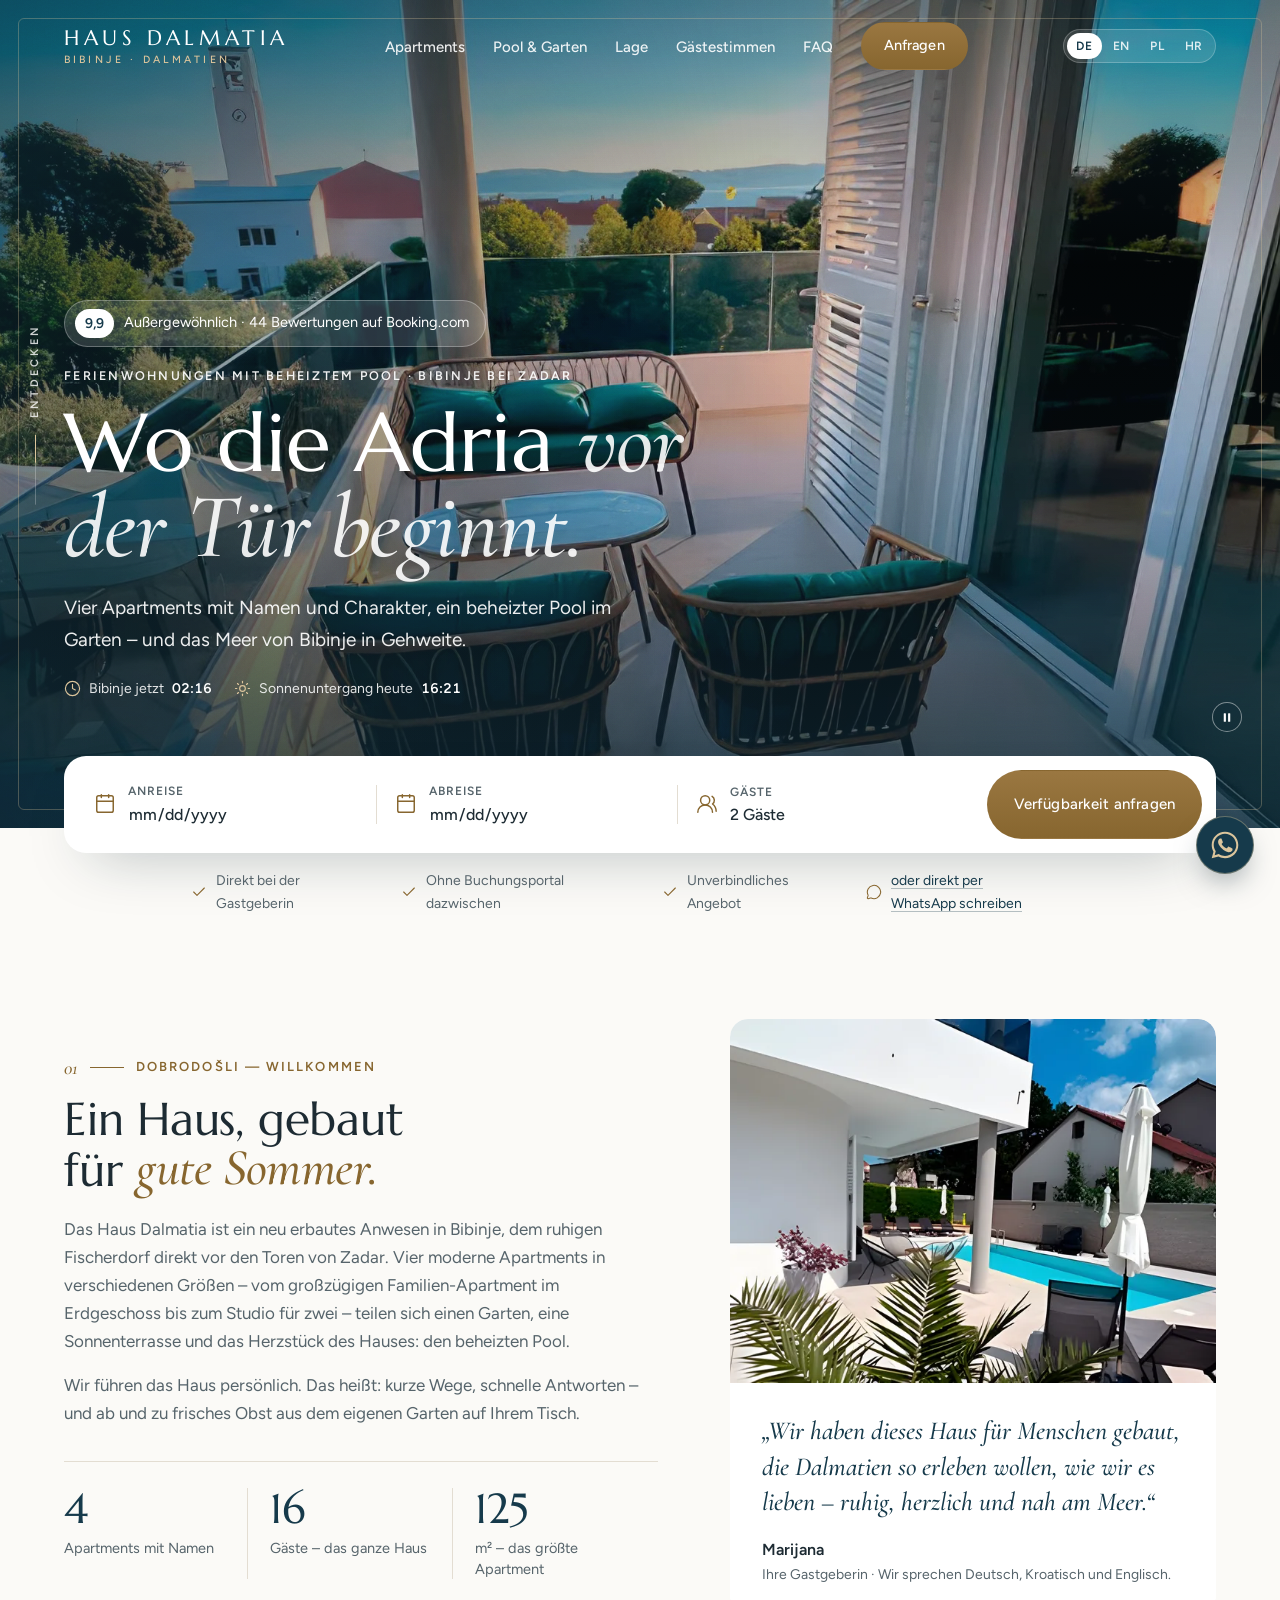
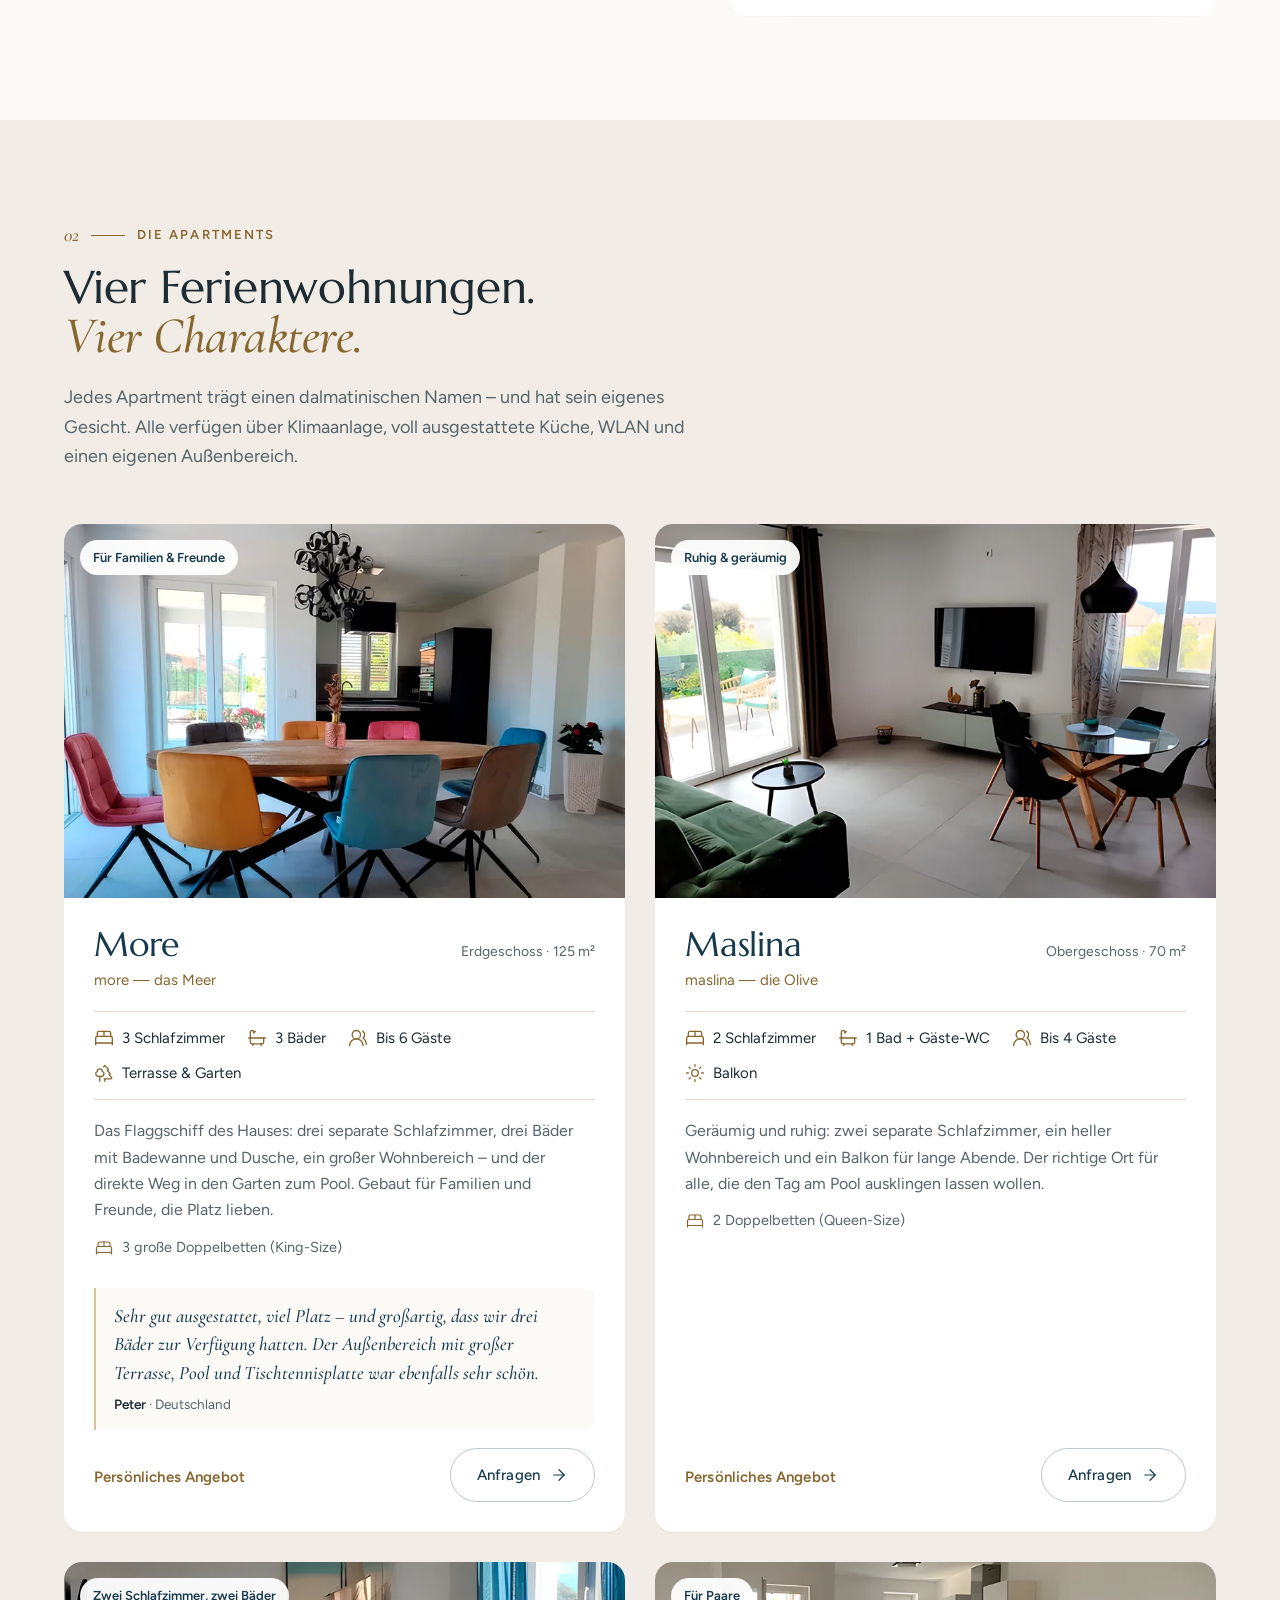
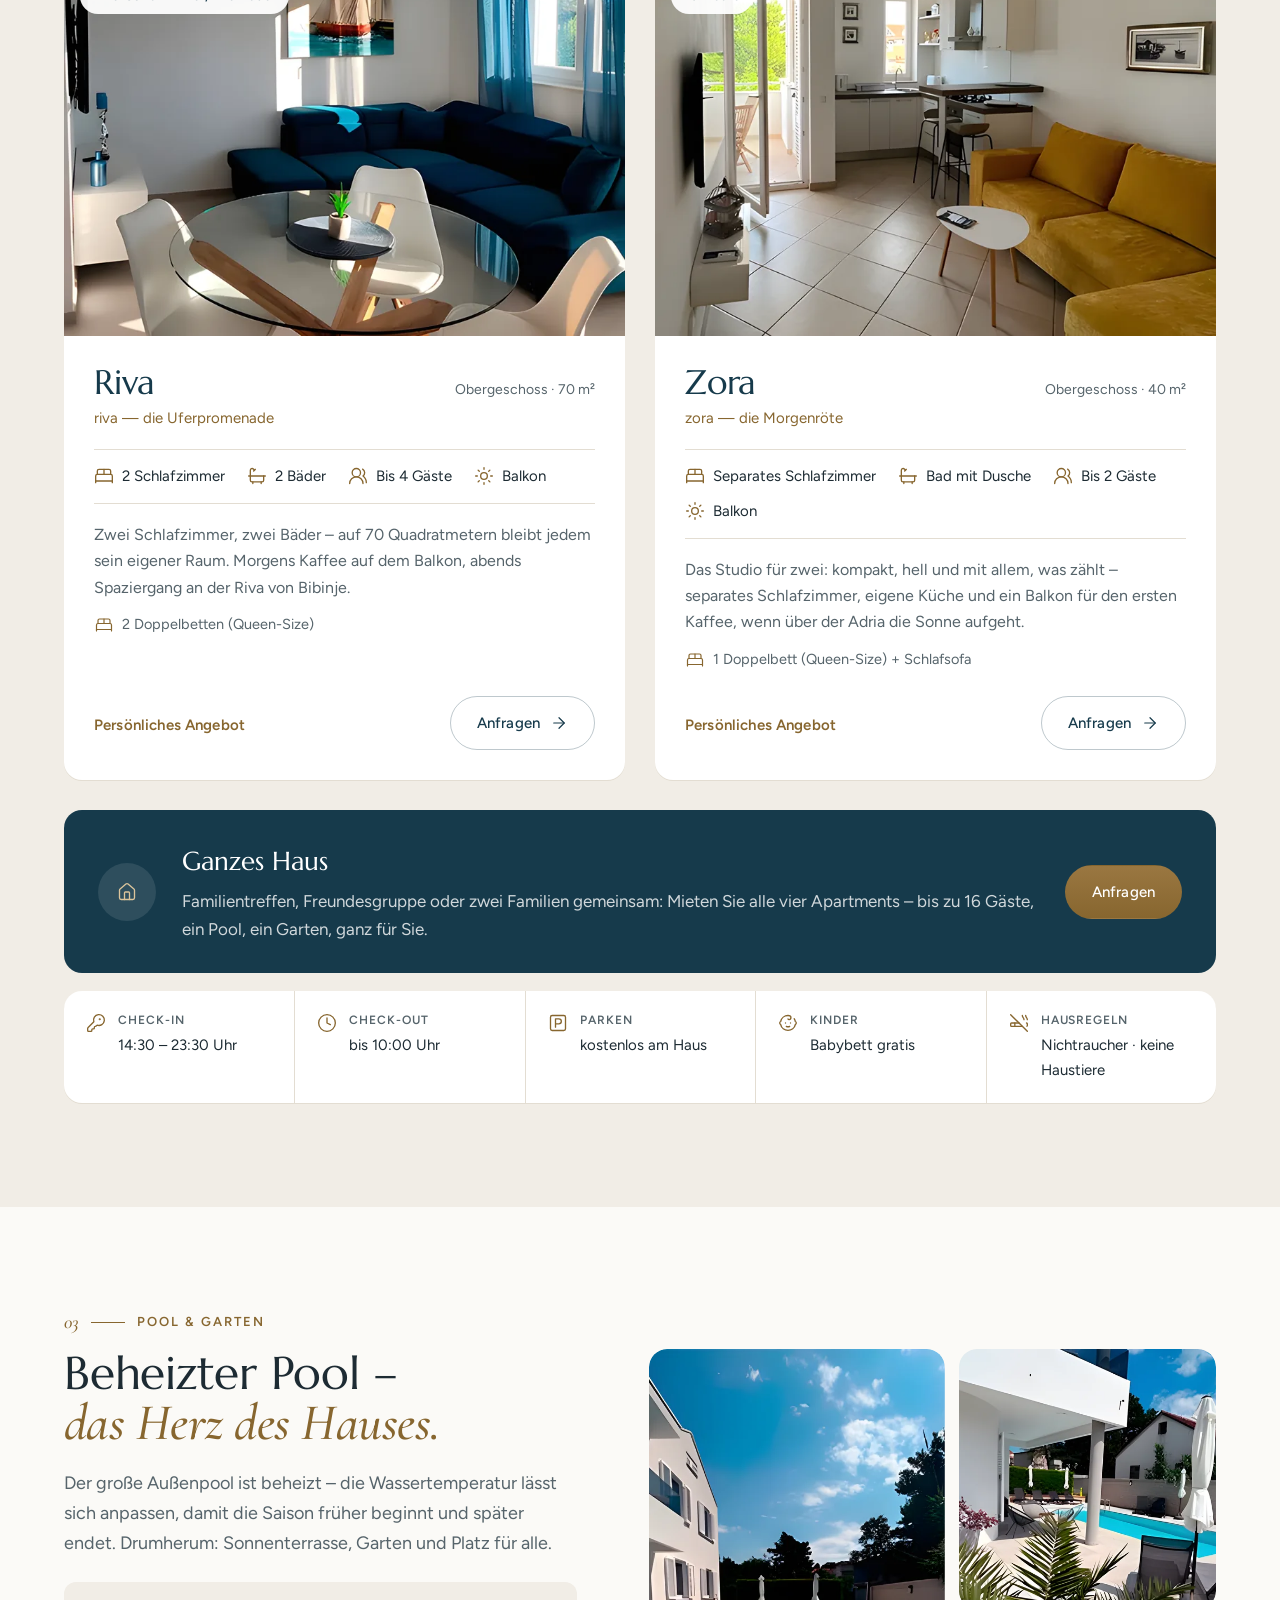
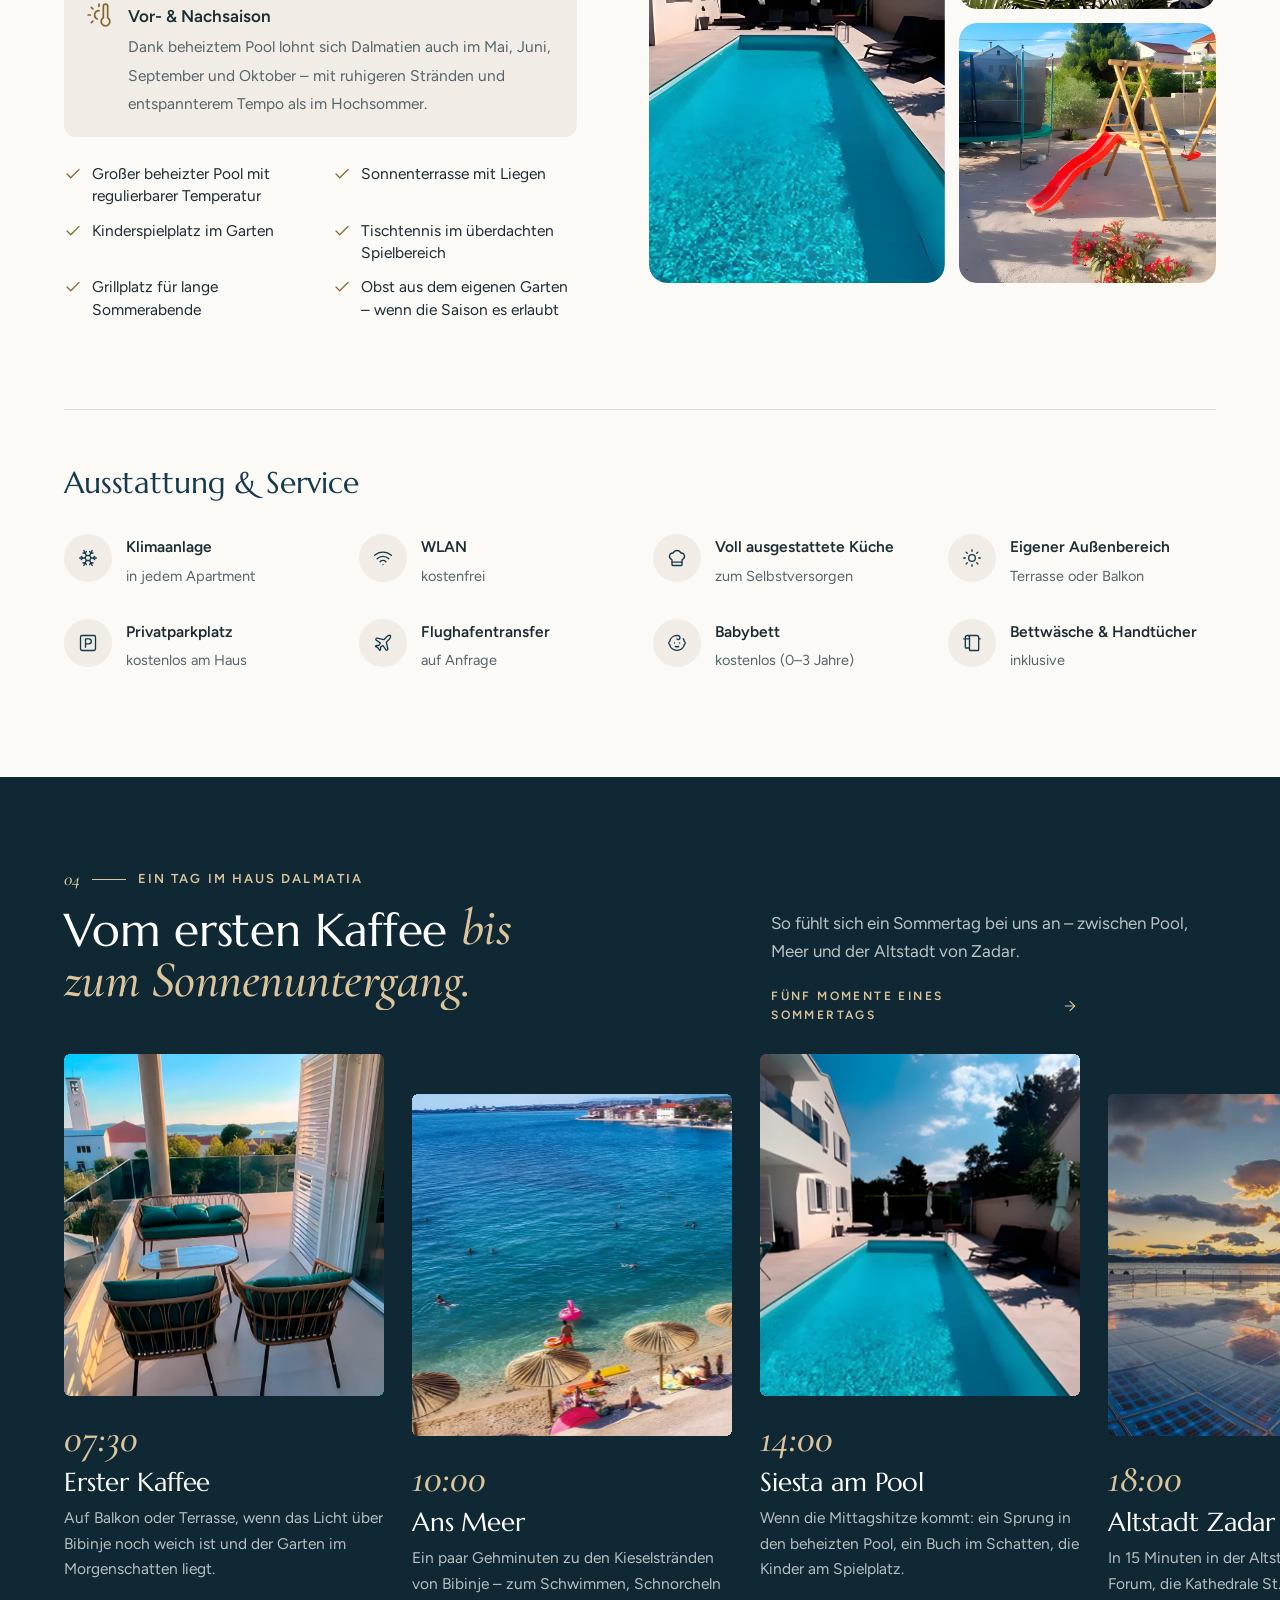
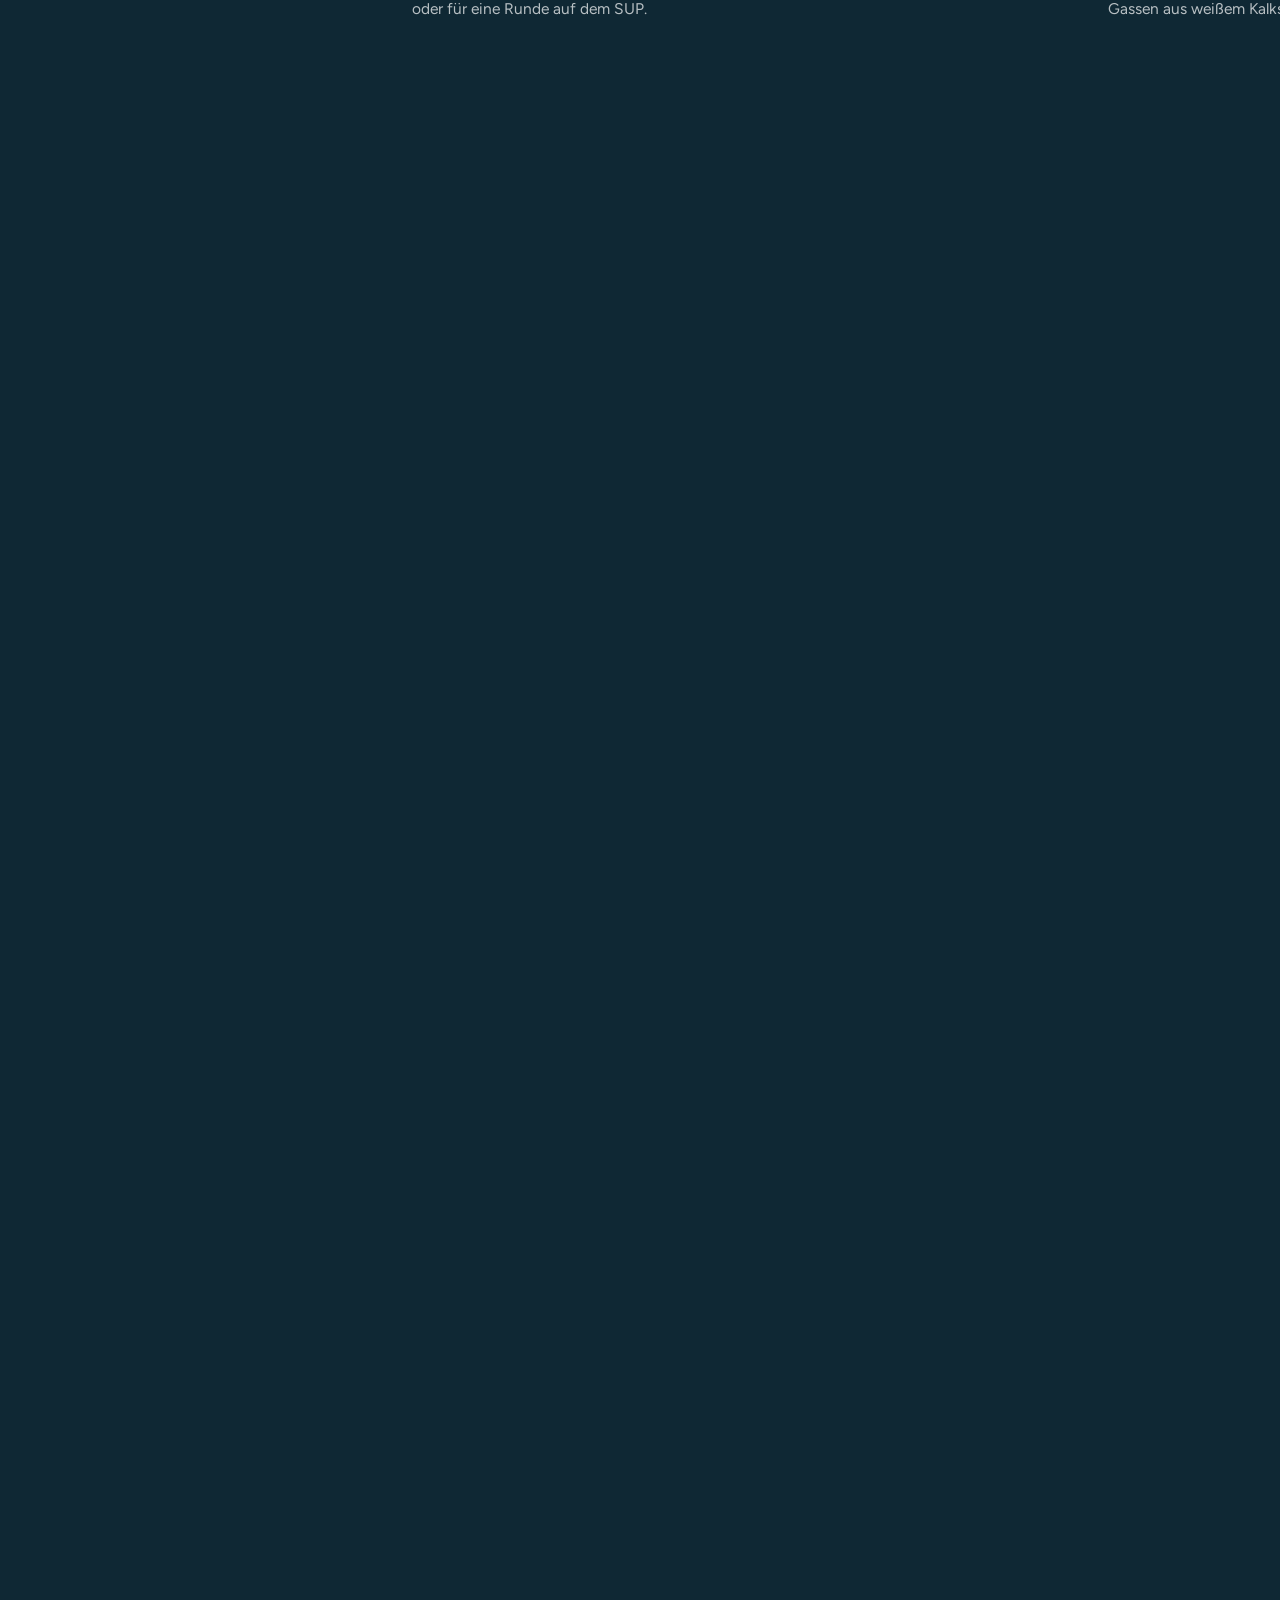
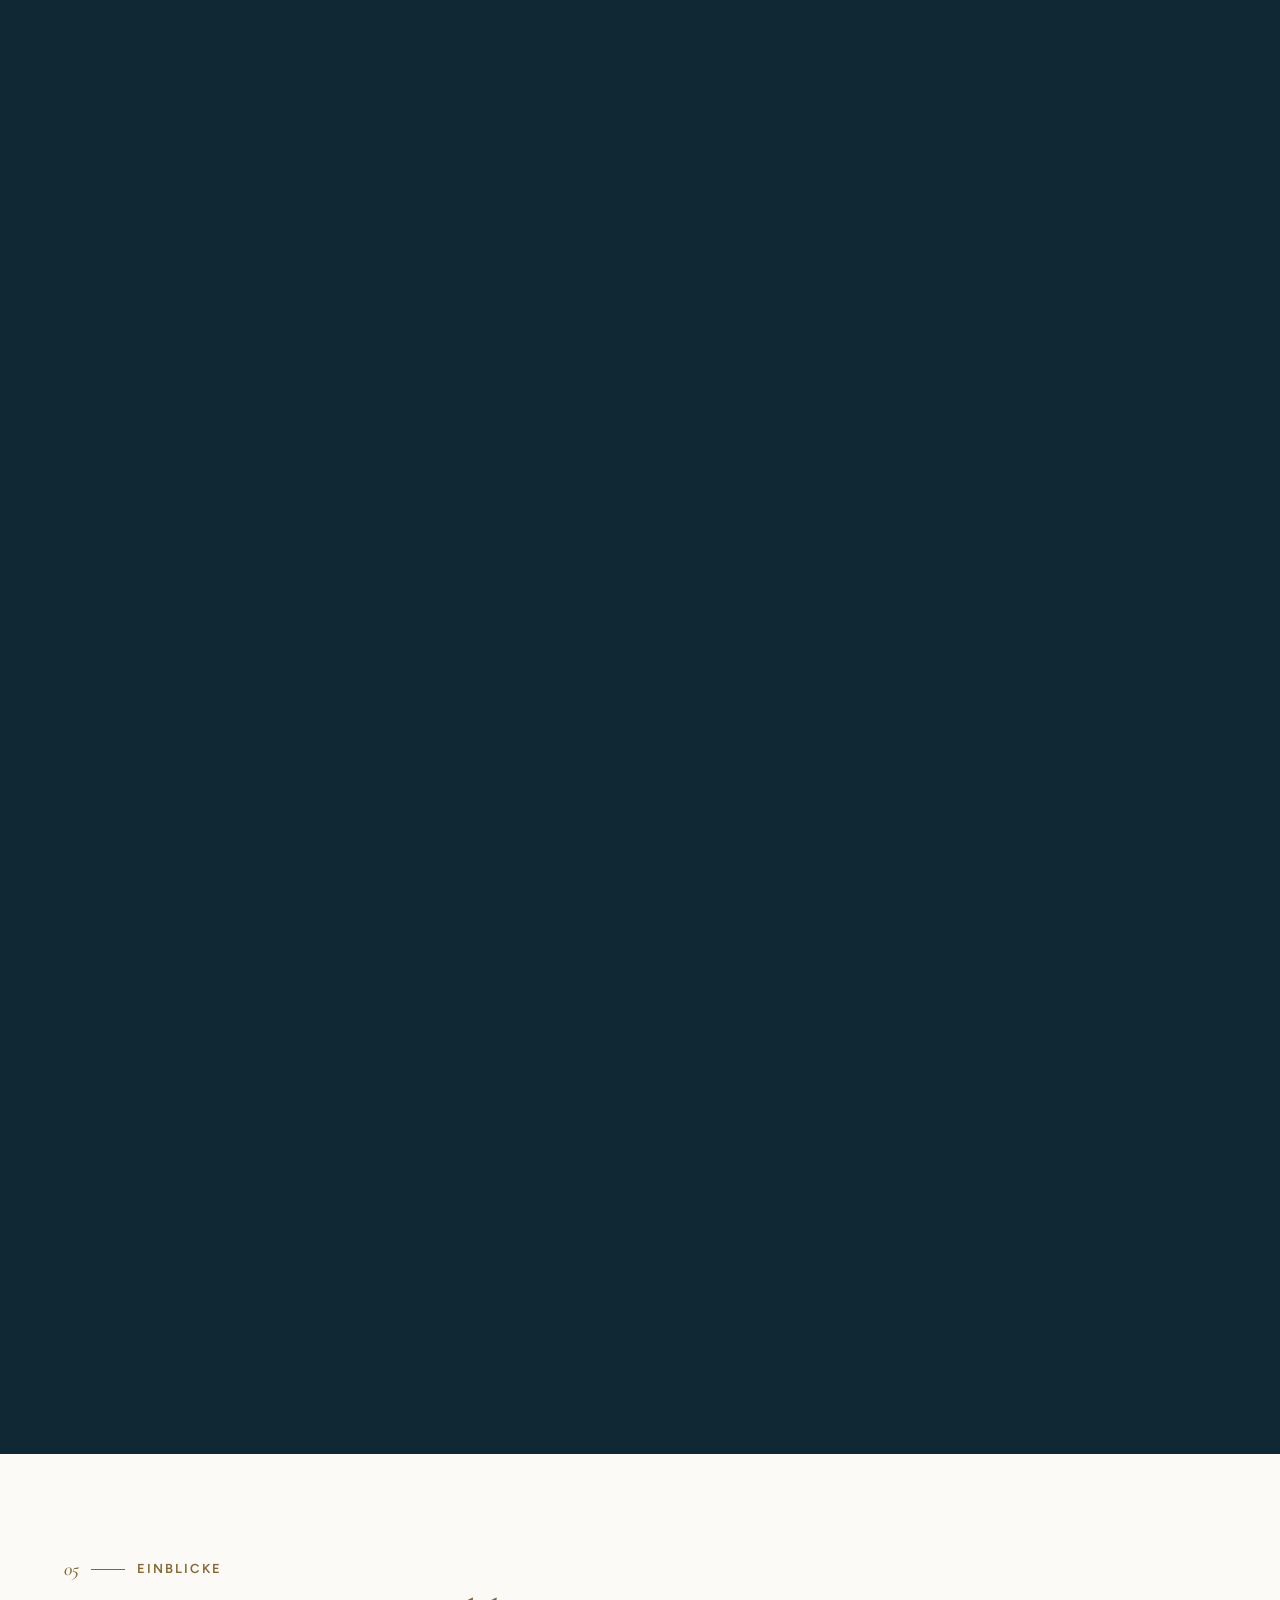
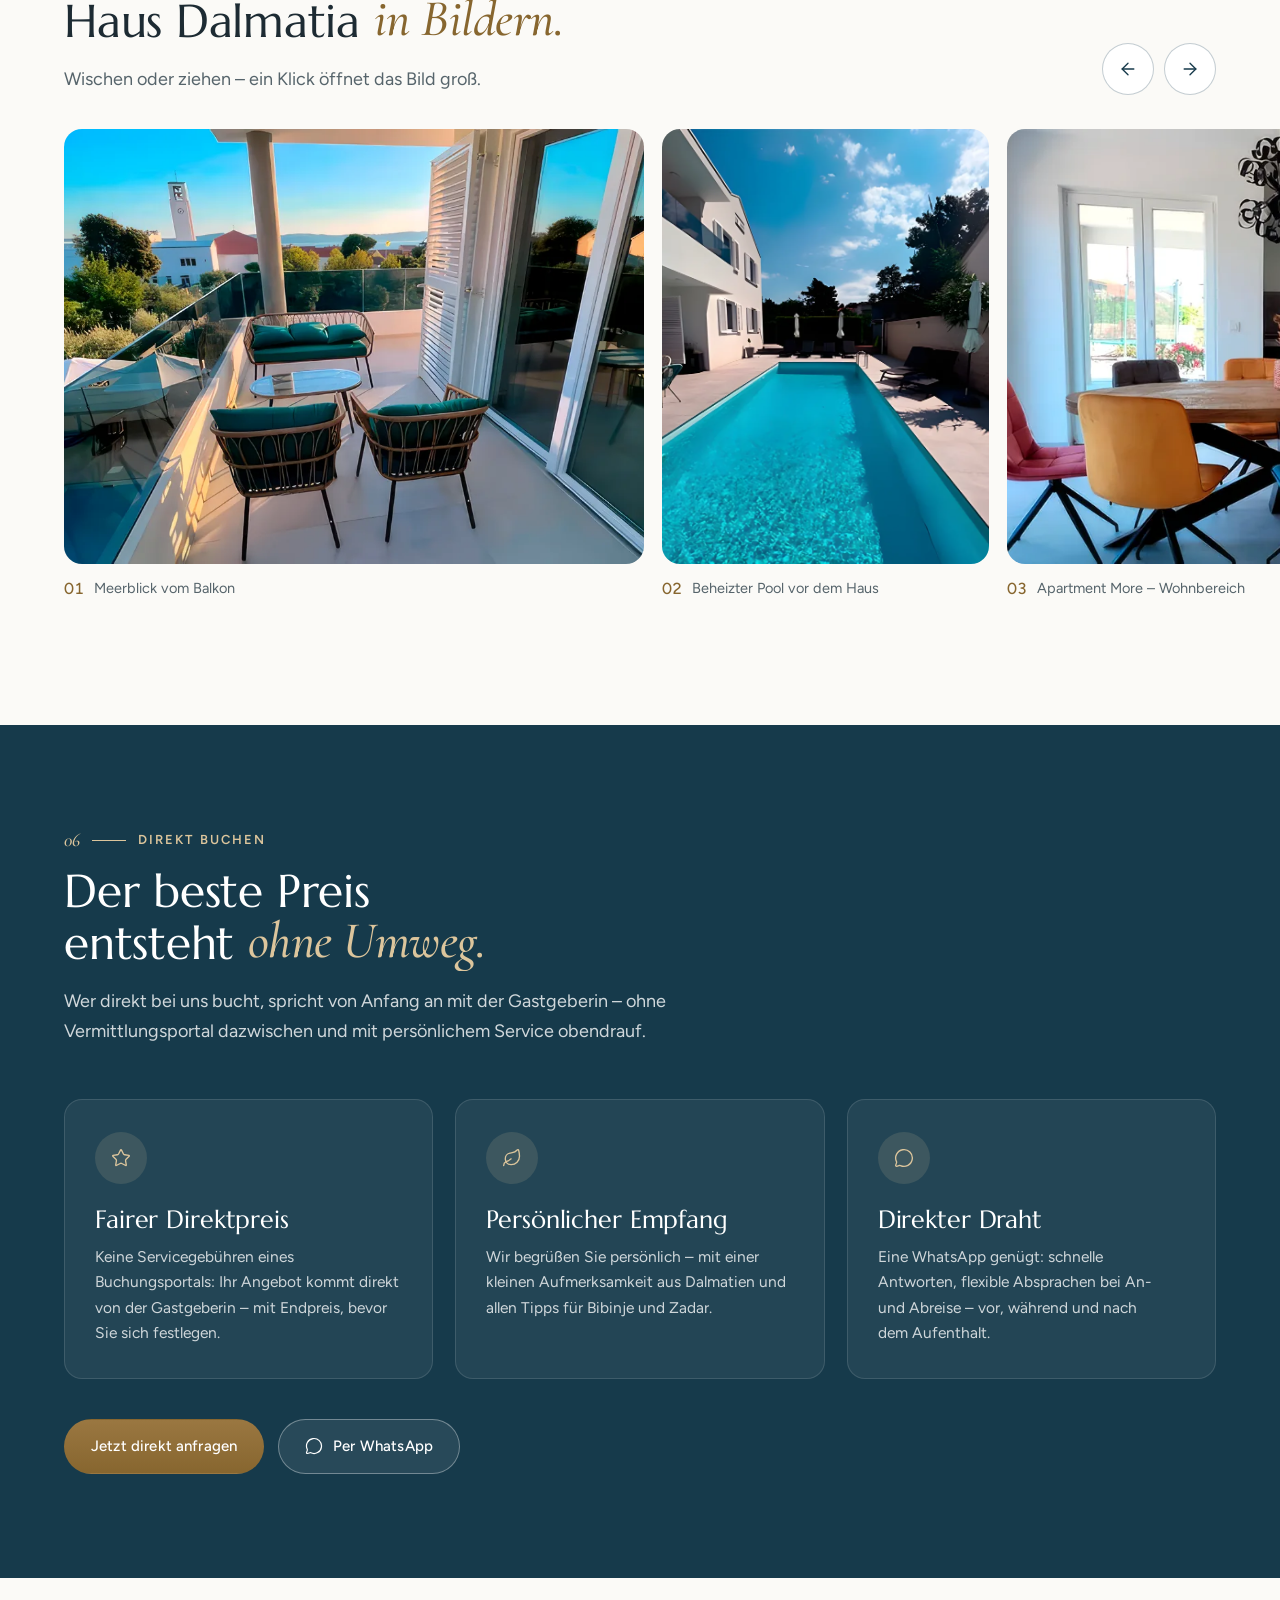
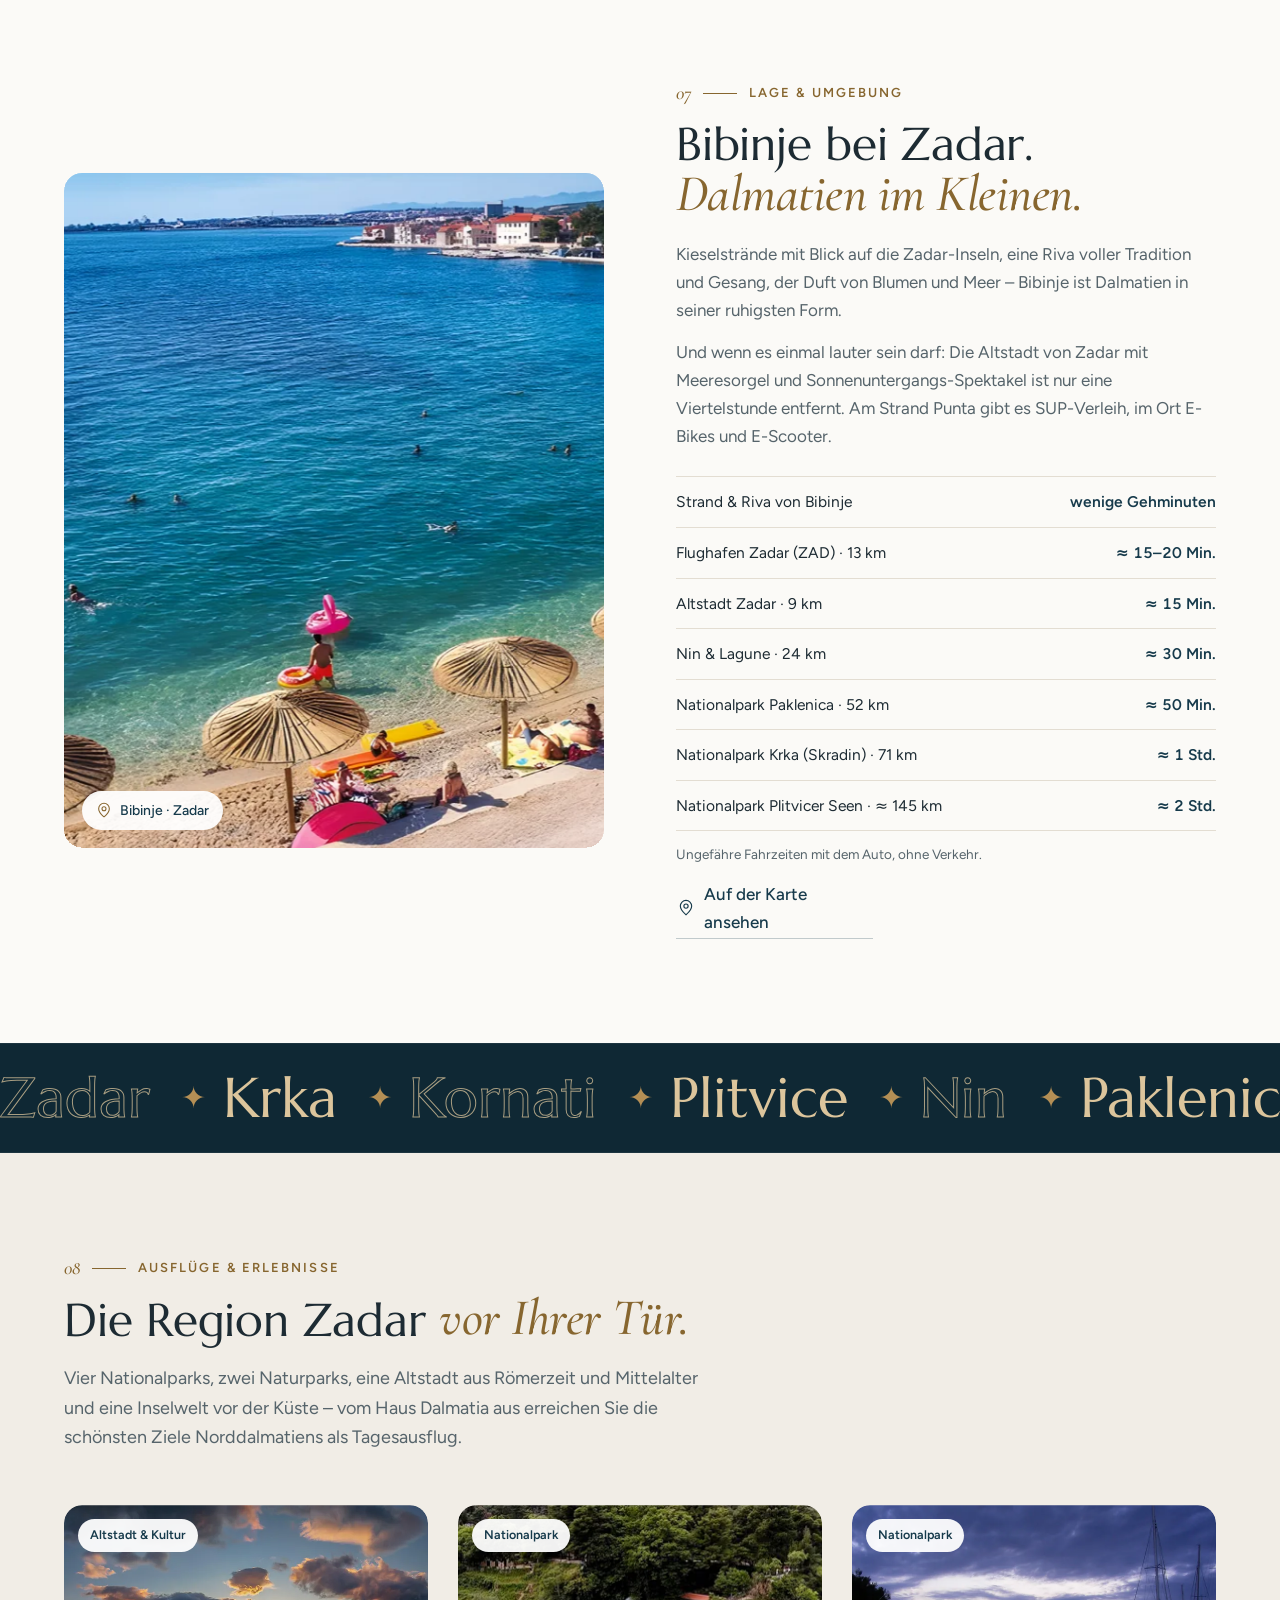
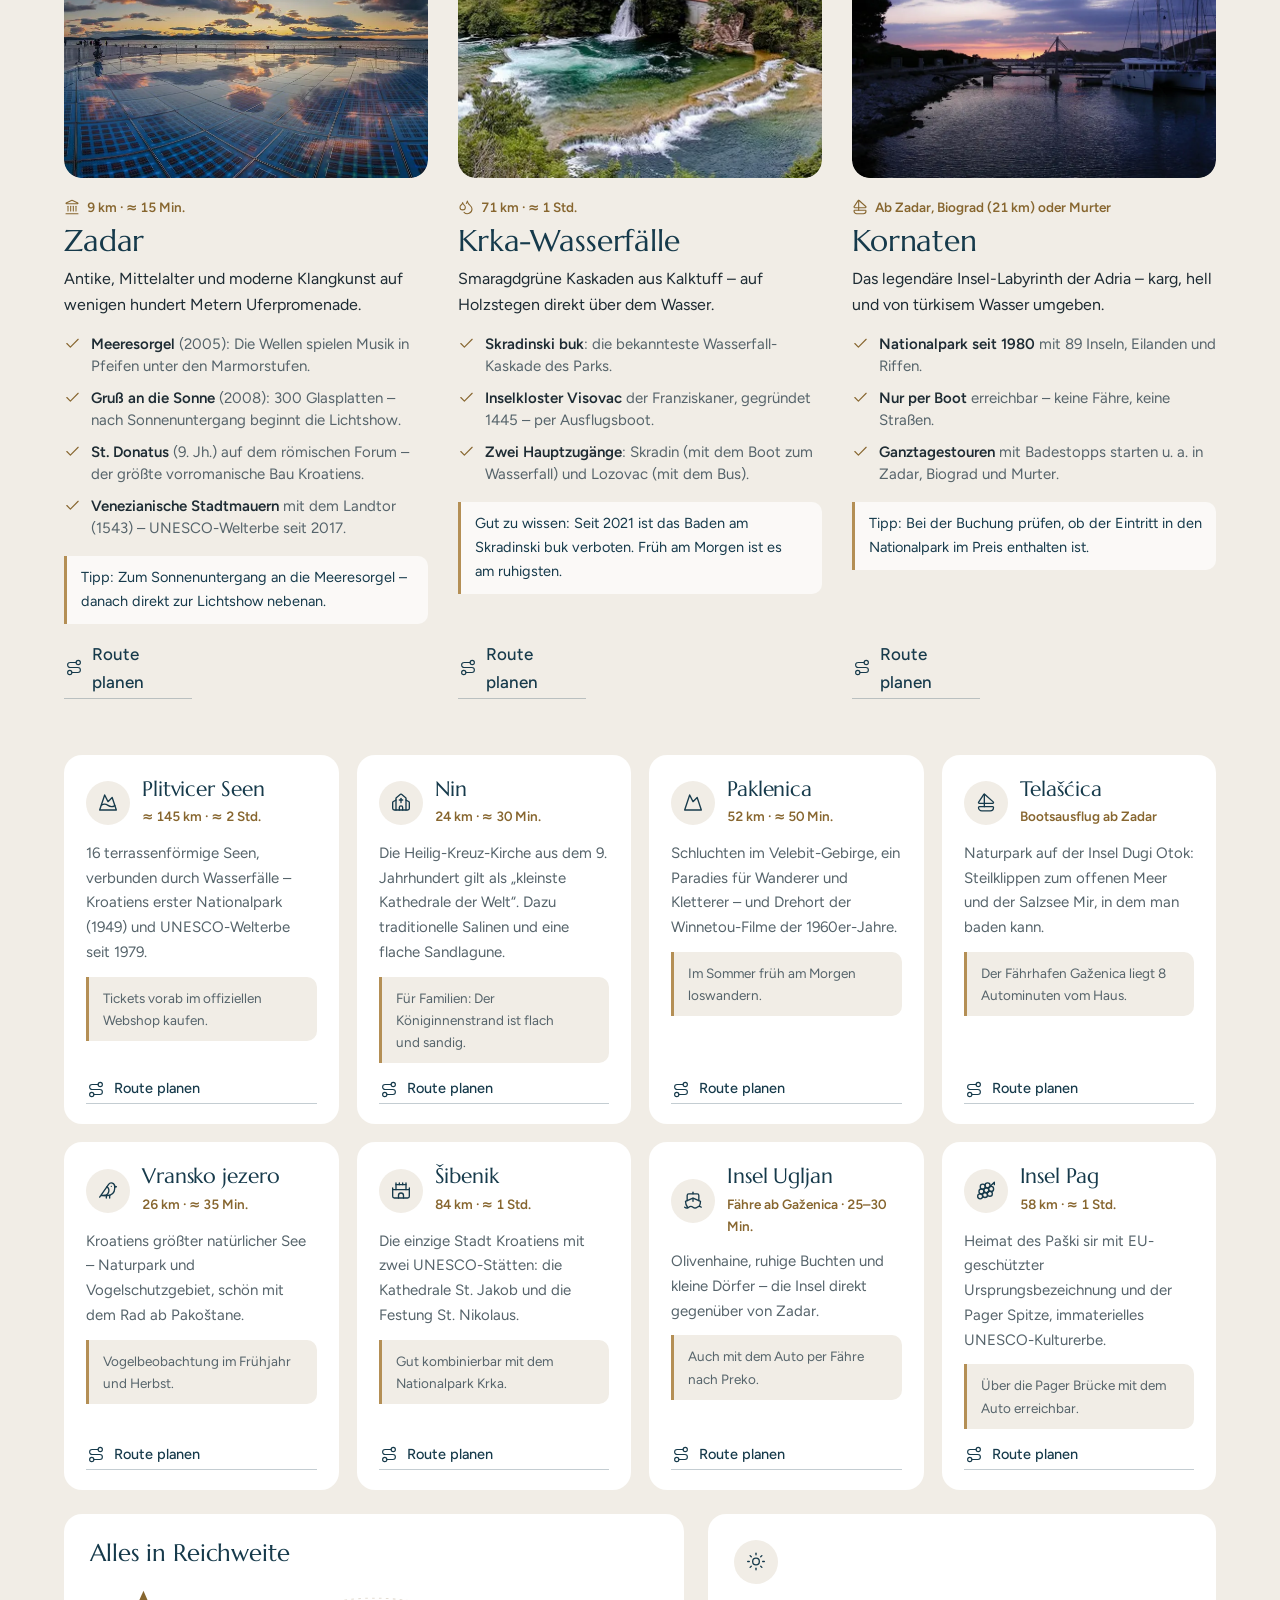
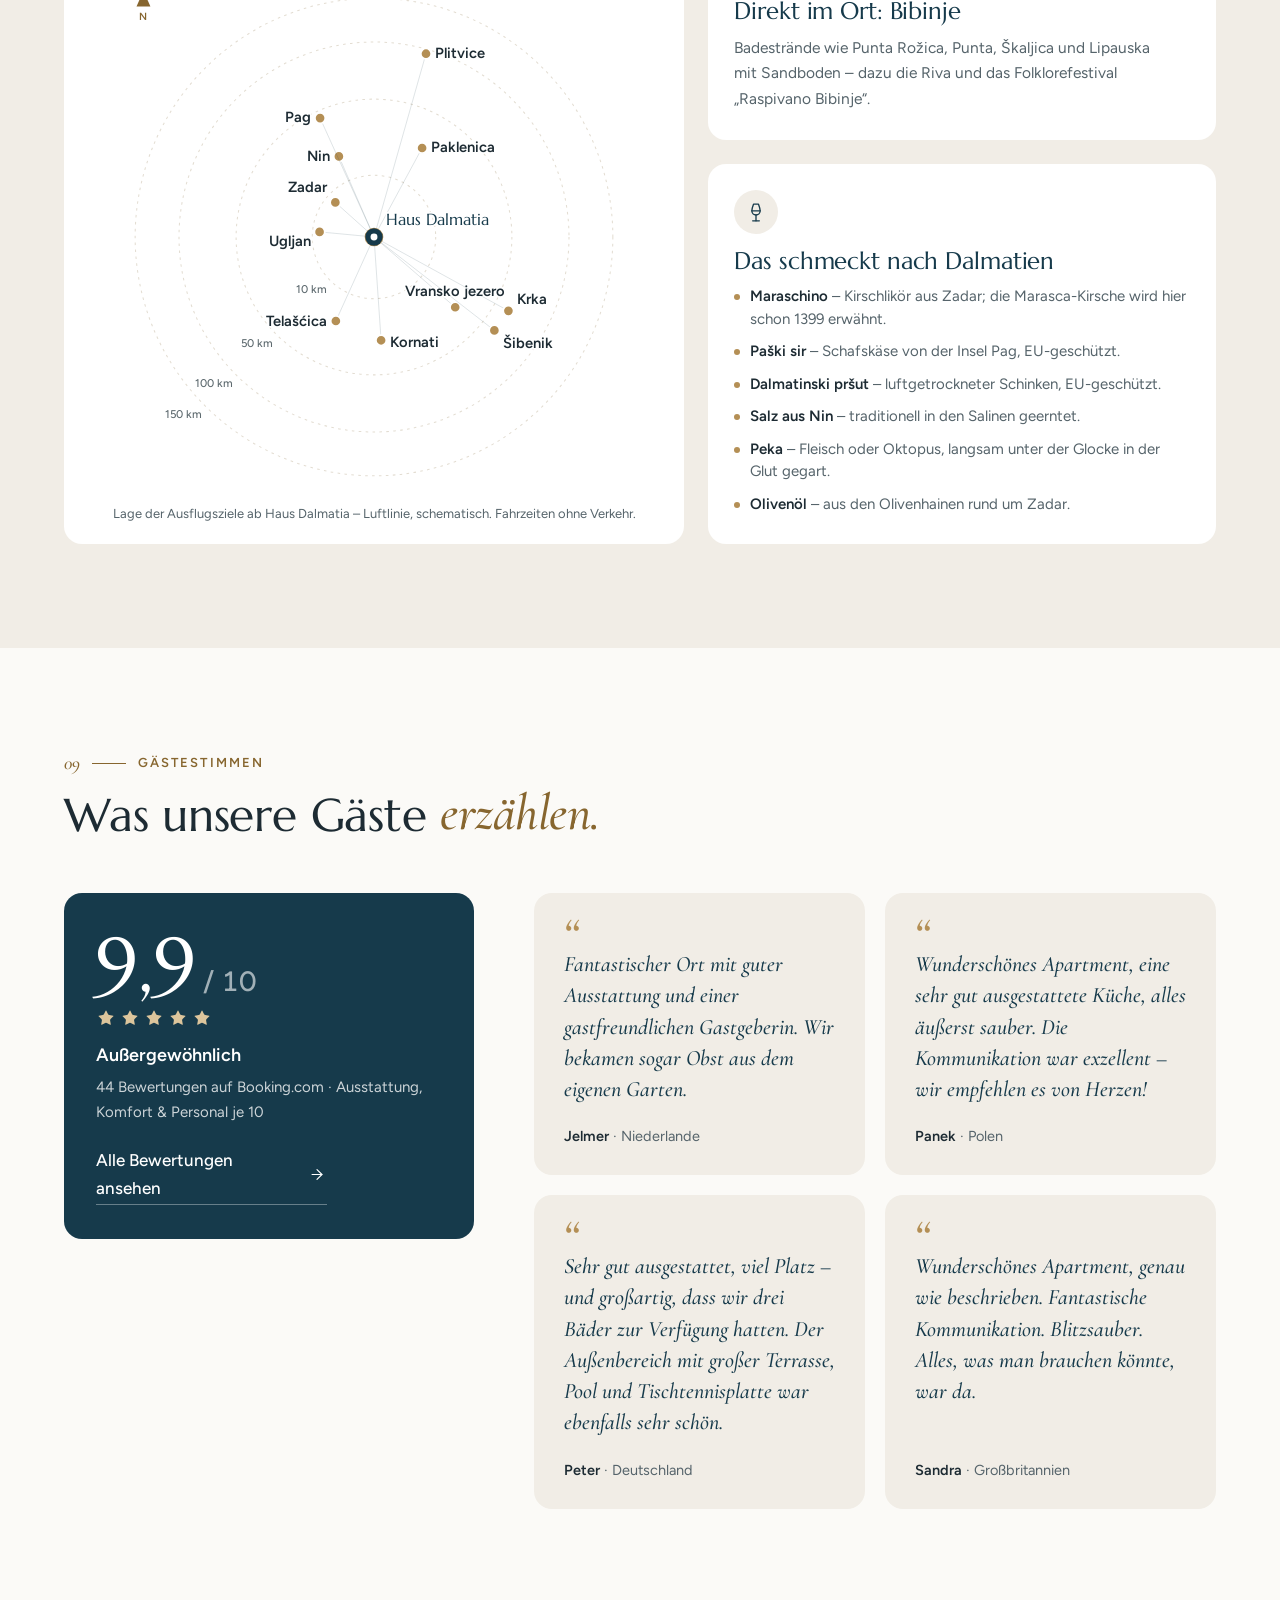
==== commit 9d1b0443: "Titelfilm: ruhige Kamerafahrten aus den aufgewerteten Fotos als Titelbild - 21 Sekunden, nahtlose Sc" ====
--- a/index.html
+++ b/index.html
@@ -138,8 +138,11 @@
 .hero-slides{position:absolute;inset:0}
 .hero-bg{position:absolute;inset:0;width:100%;height:100%;object-fit:cover;opacity:0;transition:opacity 1.6s ease}
 .hero-bg.is-on{opacity:1;animation:drift 9s ease-out both}
+.hero-video{position:absolute;inset:0;width:100%;height:100%;object-fit:cover;opacity:0;transition:opacity 1.8s ease;pointer-events:none}
+.hero-video.on{opacity:1}
 .hero-cap{position:absolute;z-index:3;right:max(24px,env(safe-area-inset-right,0px));bottom:96px;display:flex;align-items:center;gap:14px;color:rgba(255,255,255,.85);font-size:13.5px;font-weight:500}
 .hero-cap .dots{display:flex;gap:6px}
+.hero-cap .dots[hidden]{display:none}
 .hero-cap .dots i{width:7px;height:7px;border-radius:50%;background:rgba(255,255,255,.4);transition:background .4s,width .4s}
 .hero-cap .dots i.on{background:#fff;width:20px;border-radius:4px}
 .hero:after{content:'';position:absolute;inset:0;background:linear-gradient(180deg,rgba(15,40,52,.55) 0%,rgba(15,40,52,.12) 32%,rgba(15,40,52,.2) 55%,rgba(15,40,52,.78) 100%)}
@@ -931,6 +934,7 @@
     <img class="hero-bg" data-src="bilder/web/hero-pool-1600.webp" data-srcset="bilder/web/hero-pool-960.webp 960w, bilder/web/hero-pool-1600.webp 1600w" alt="Beheizter Pool von Haus Dalmatia in Bibinje bei Zadar" data-i18n-alt="alt.pool1" width="1600" height="1067">
     <img class="hero-bg" data-src="bilder/web/hero-abend-1600.webp" data-srcset="bilder/web/hero-abend-960.webp 960w, bilder/web/hero-abend-1600.webp 1600w" alt="Pool am Abend" data-i18n-alt="alt.pool2" width="1600" height="1067">
     <img class="hero-bg" data-src="bilder/web/hero-strand-1600.webp" data-srcset="bilder/web/hero-strand-960.webp 960w, bilder/web/hero-strand-1600.webp 1600w" alt="Kieselstrand in Bibinje" data-i18n-alt="alt.plaza" width="1600" height="1067">
+    <video class="hero-video" muted loop playsinline preload="none" tabindex="-1" data-src="bilder/film/titelfilm-quer.mp4" data-src-m="bilder/film/titelfilm-hoch.mp4"></video>
   </div>
   <span class="hero-frame" aria-hidden="true"></span>
   <a class="scroll-cue" href="#main" aria-hidden="true" tabindex="-1"><span data-i18n="hero.scroll">Entdecken</span><i></i></a>
@@ -2324,13 +2328,14 @@
 (function(){
   var slides = Array.prototype.slice.call(document.querySelectorAll('.hero-bg'));
   var dots = document.querySelectorAll('#heroDots i'), cap = $('heroCap'), i = 0, timer;
-  var pb = $('heroPause'), paused = false;
+  var pb = $('heroPause'), paused = false, vid = document.querySelector('.hero-video'), film = false;
   if (slides.length < 2 || matchMedia('(prefers-reduced-motion: reduce)').matches){ $('heroDots').hidden = true; return; }
   pb.hidden = false; pb.setAttribute('aria-label', T[curLang].pause);
   pb.addEventListener('click', function(){
     paused = !paused;
     pb.setAttribute('aria-label', paused ? T[curLang].play : T[curLang].pause);
     pb.querySelector('use').setAttribute('href', paused ? '#i-play' : '#i-pause');
+    if (film){ if (paused) vid.pause(); else vid.play().catch(function(){}); }
   });
   function show(n){
     slides[i].classList.remove('is-on'); dots[i].classList.remove('on');
@@ -2338,9 +2343,32 @@
     cap.textContent = slides[i].alt;
   }
   function next(){ var n = (i + 1) % slides.length; if (slides[n].complete && slides[n].naturalWidth) show(n); }
-  addEventListener('load', function(){
+  // Ersatz, falls der Film nicht läuft: Fotos überblenden
+  function startSlides(){
+    if (timer || film) return;
     slides.forEach(function(s){ if (s.dataset.src){ s.sizes = '100vw'; if (s.dataset.srcset) s.srcset = s.dataset.srcset; s.src = s.dataset.src; } });
     timer = setInterval(function(){ if (!document.hidden && !paused) next(); }, 6500);
+  }
+  // Titelfilm erst nach dem Laden der Seite holen; nicht bei Datensparmodus oder sehr langsamer Verbindung
+  addEventListener('load', function(){
+    var c = navigator.connection || {};
+    // MP4 (H.264) für Safari, Chrome, Edge; WebM (VP9) für Browser ohne H.264
+    var fmt = !vid ? '' : vid.canPlayType('video/mp4; codecs="avc1.640028"') ? 'mp4' : vid.canPlayType('video/webm; codecs="vp9"') ? 'webm' : '';
+    var ok = fmt && !c.saveData && !/2g/.test(c.effectiveType || '');
+    if (!ok){ startSlides(); return; }
+    vid.muted = true;
+    vid.addEventListener('playing', function(){
+      if (film) return; film = true;
+      clearInterval(timer); vid.classList.add('on'); $('heroDots').hidden = true; cap.textContent = '';
+    });
+    vid.addEventListener('error', startSlides);
+    vid.src = (matchMedia('(max-aspect-ratio: 4/5)').matches ? vid.dataset.srcM : vid.dataset.src).replace(/mp4$/, fmt);
+    var pr = vid.play(); if (pr && pr.catch) pr.catch(startSlides);
+    // Außerhalb des Bildschirms anhalten (spart Akku)
+    if ('IntersectionObserver' in window) new IntersectionObserver(function(es){
+      if (!film || paused) return;
+      if (es[0].isIntersecting) vid.play().catch(function(){}); else vid.pause();
+    }).observe(vid);
   });
 })();
 /* =====================================================================
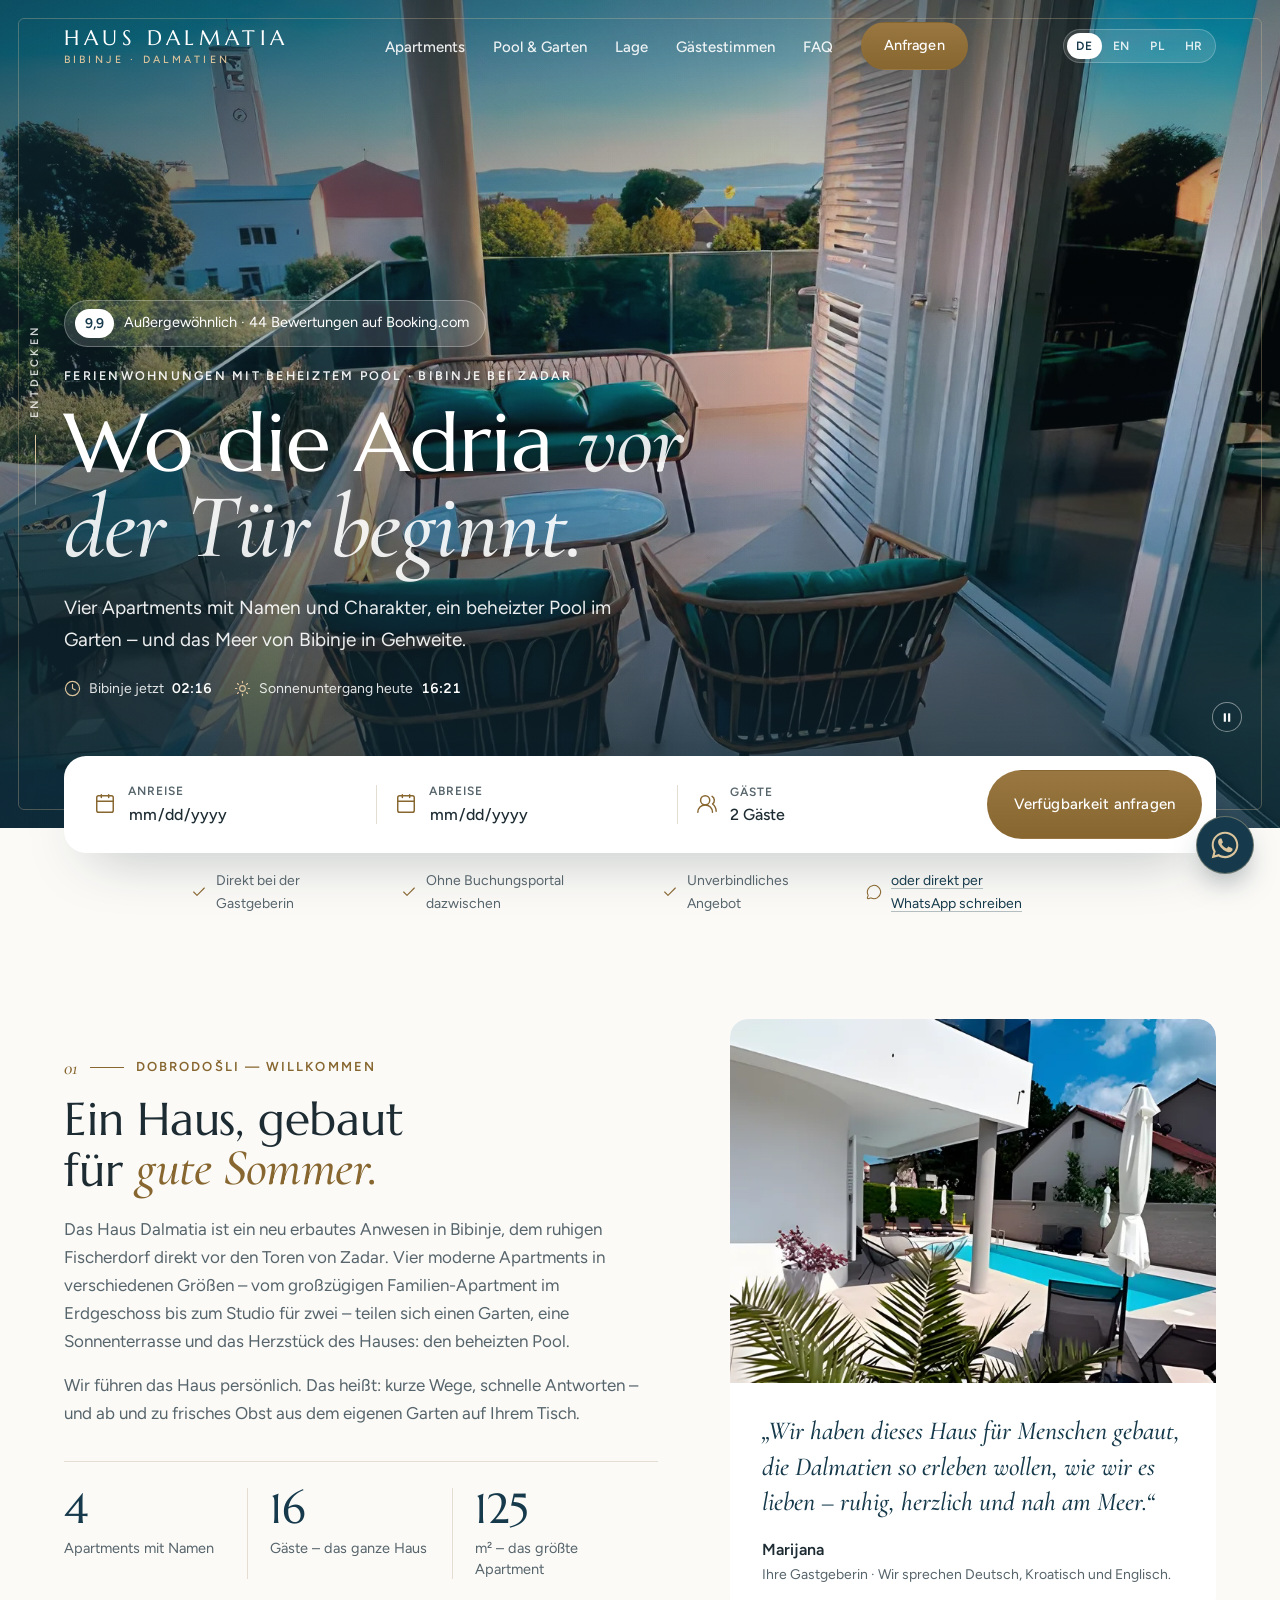
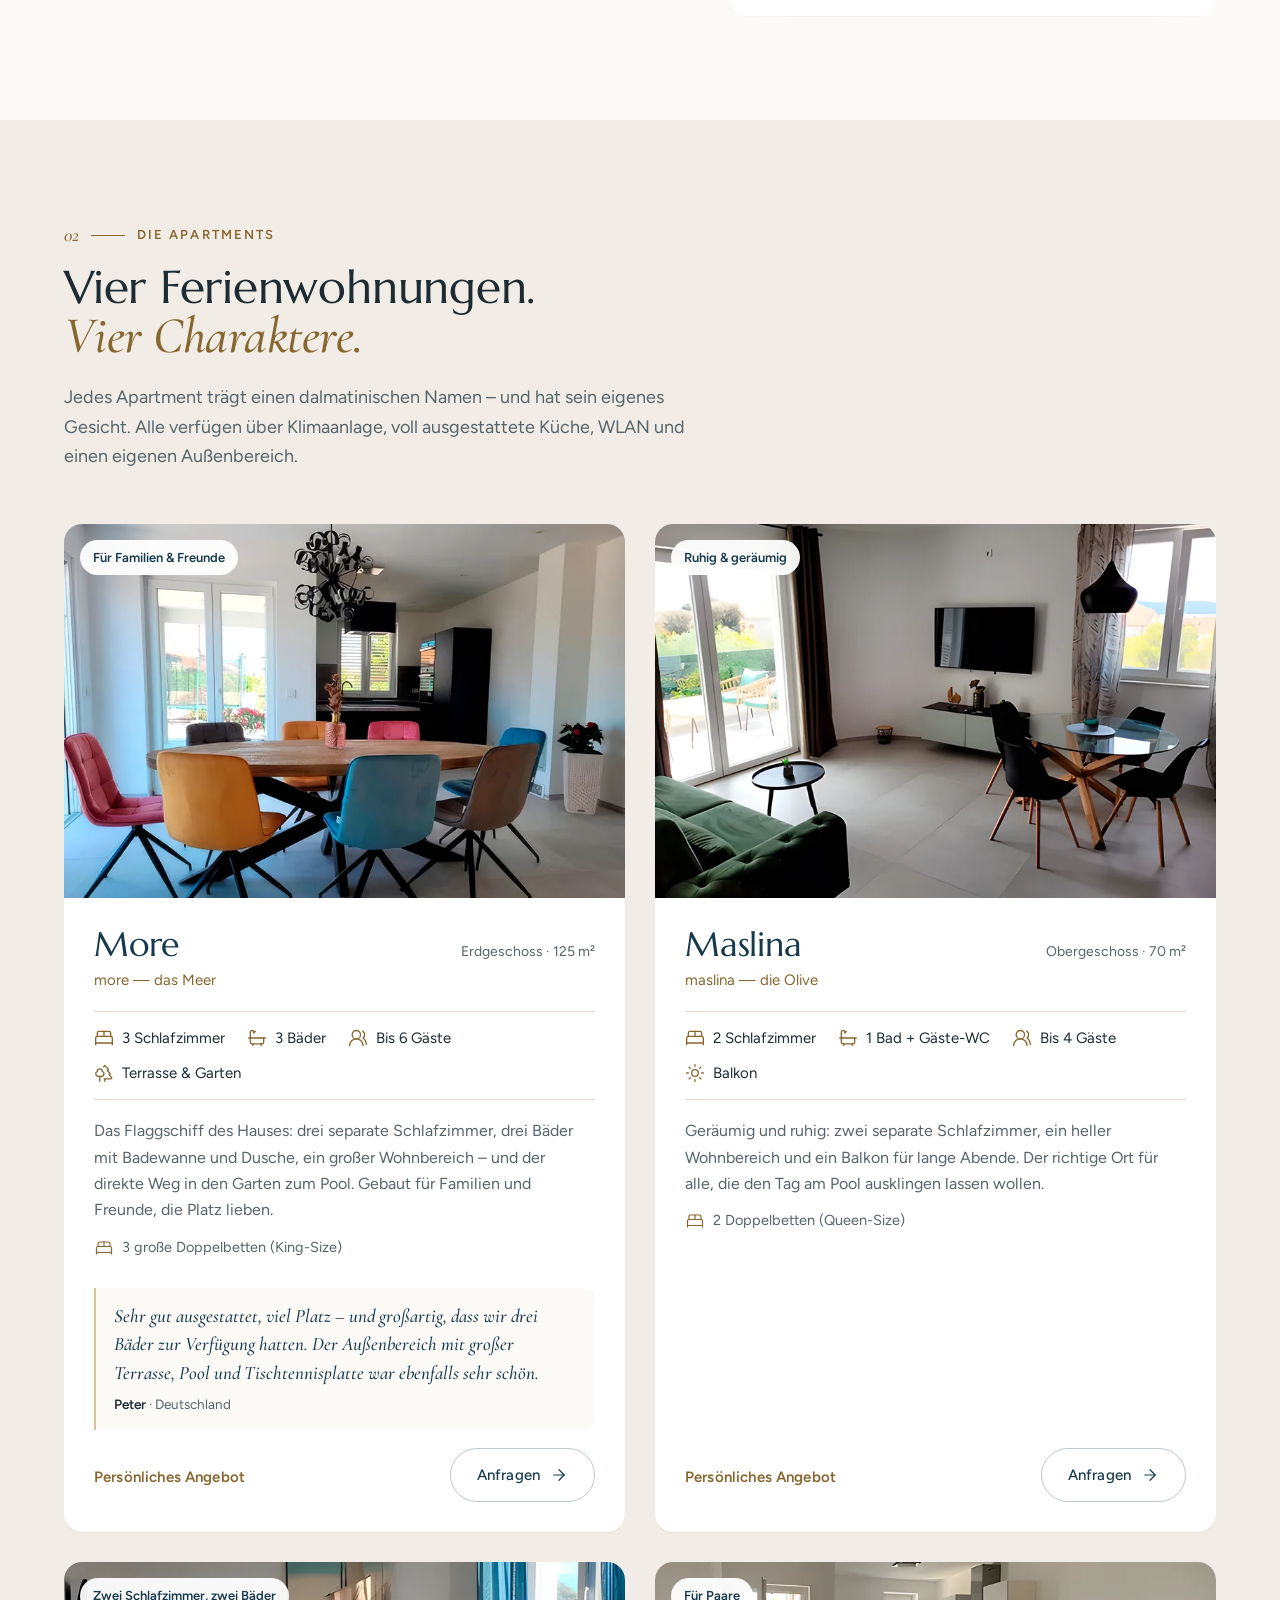
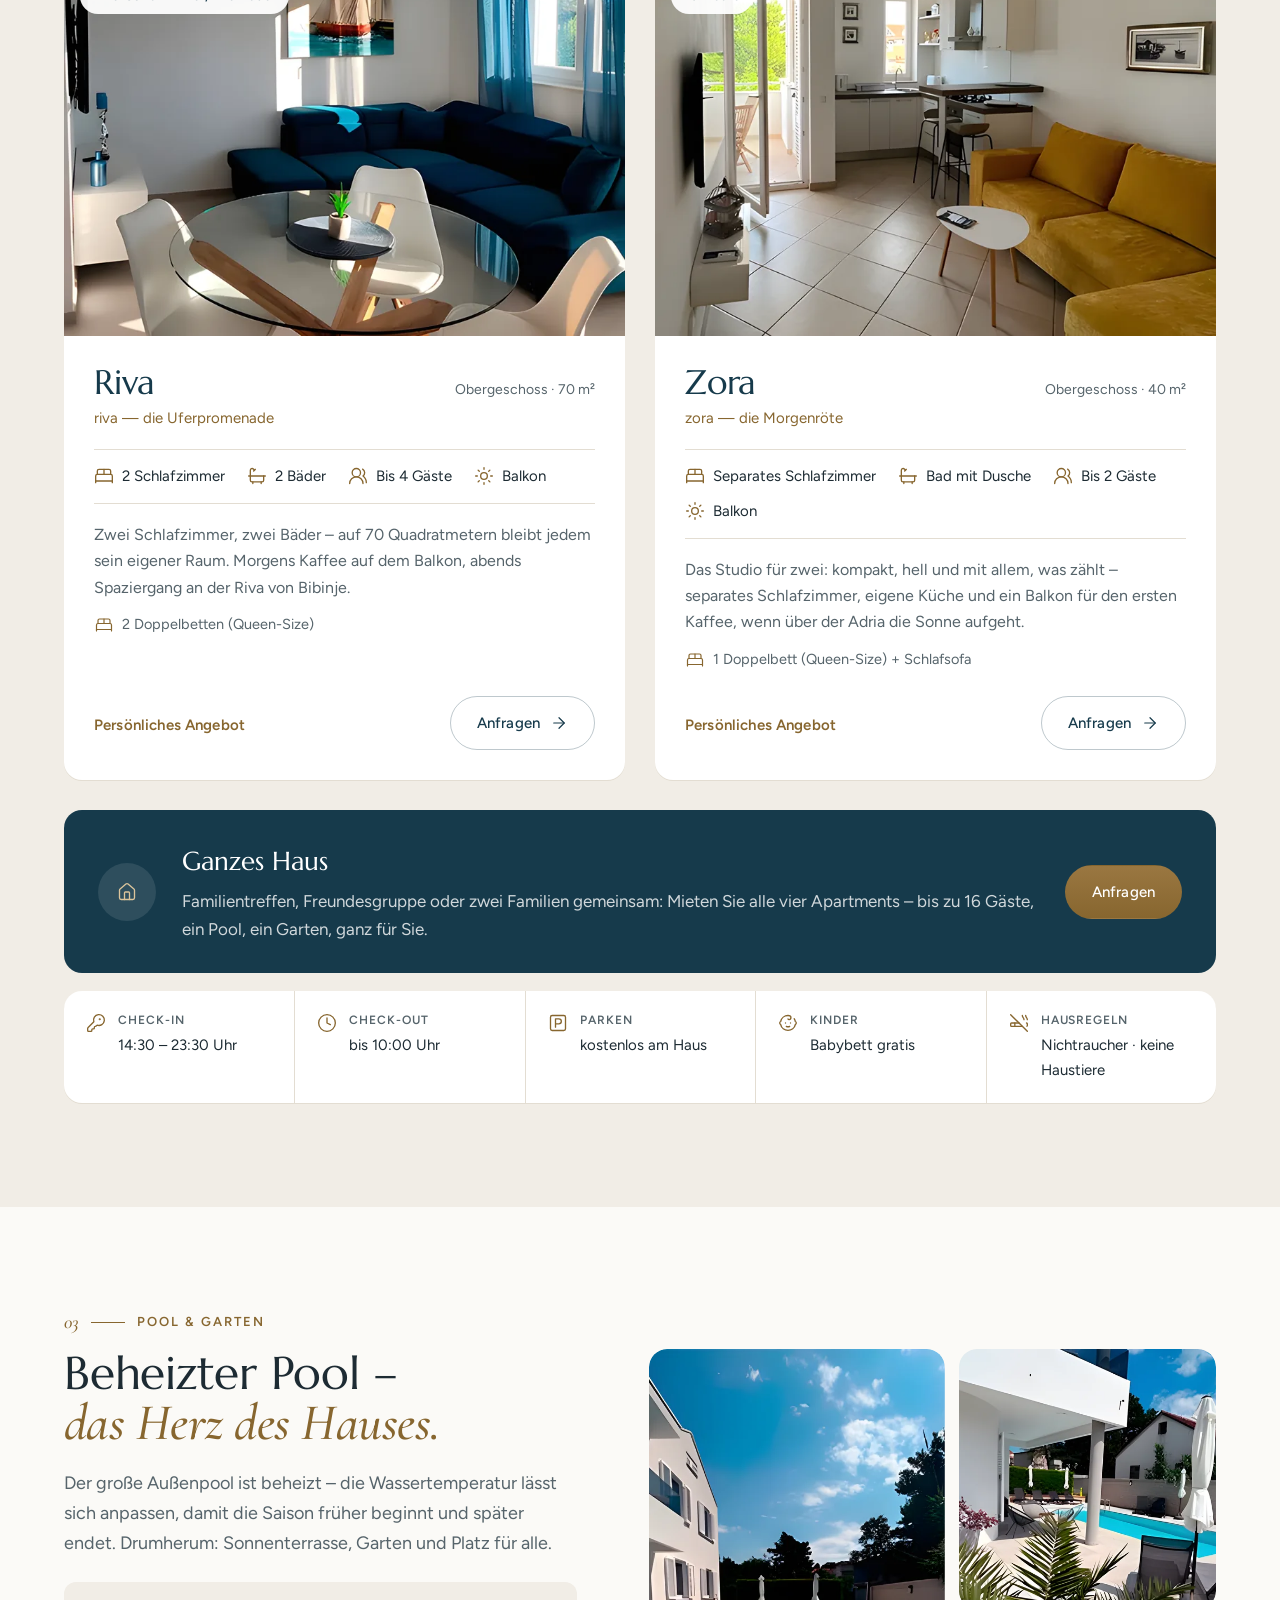
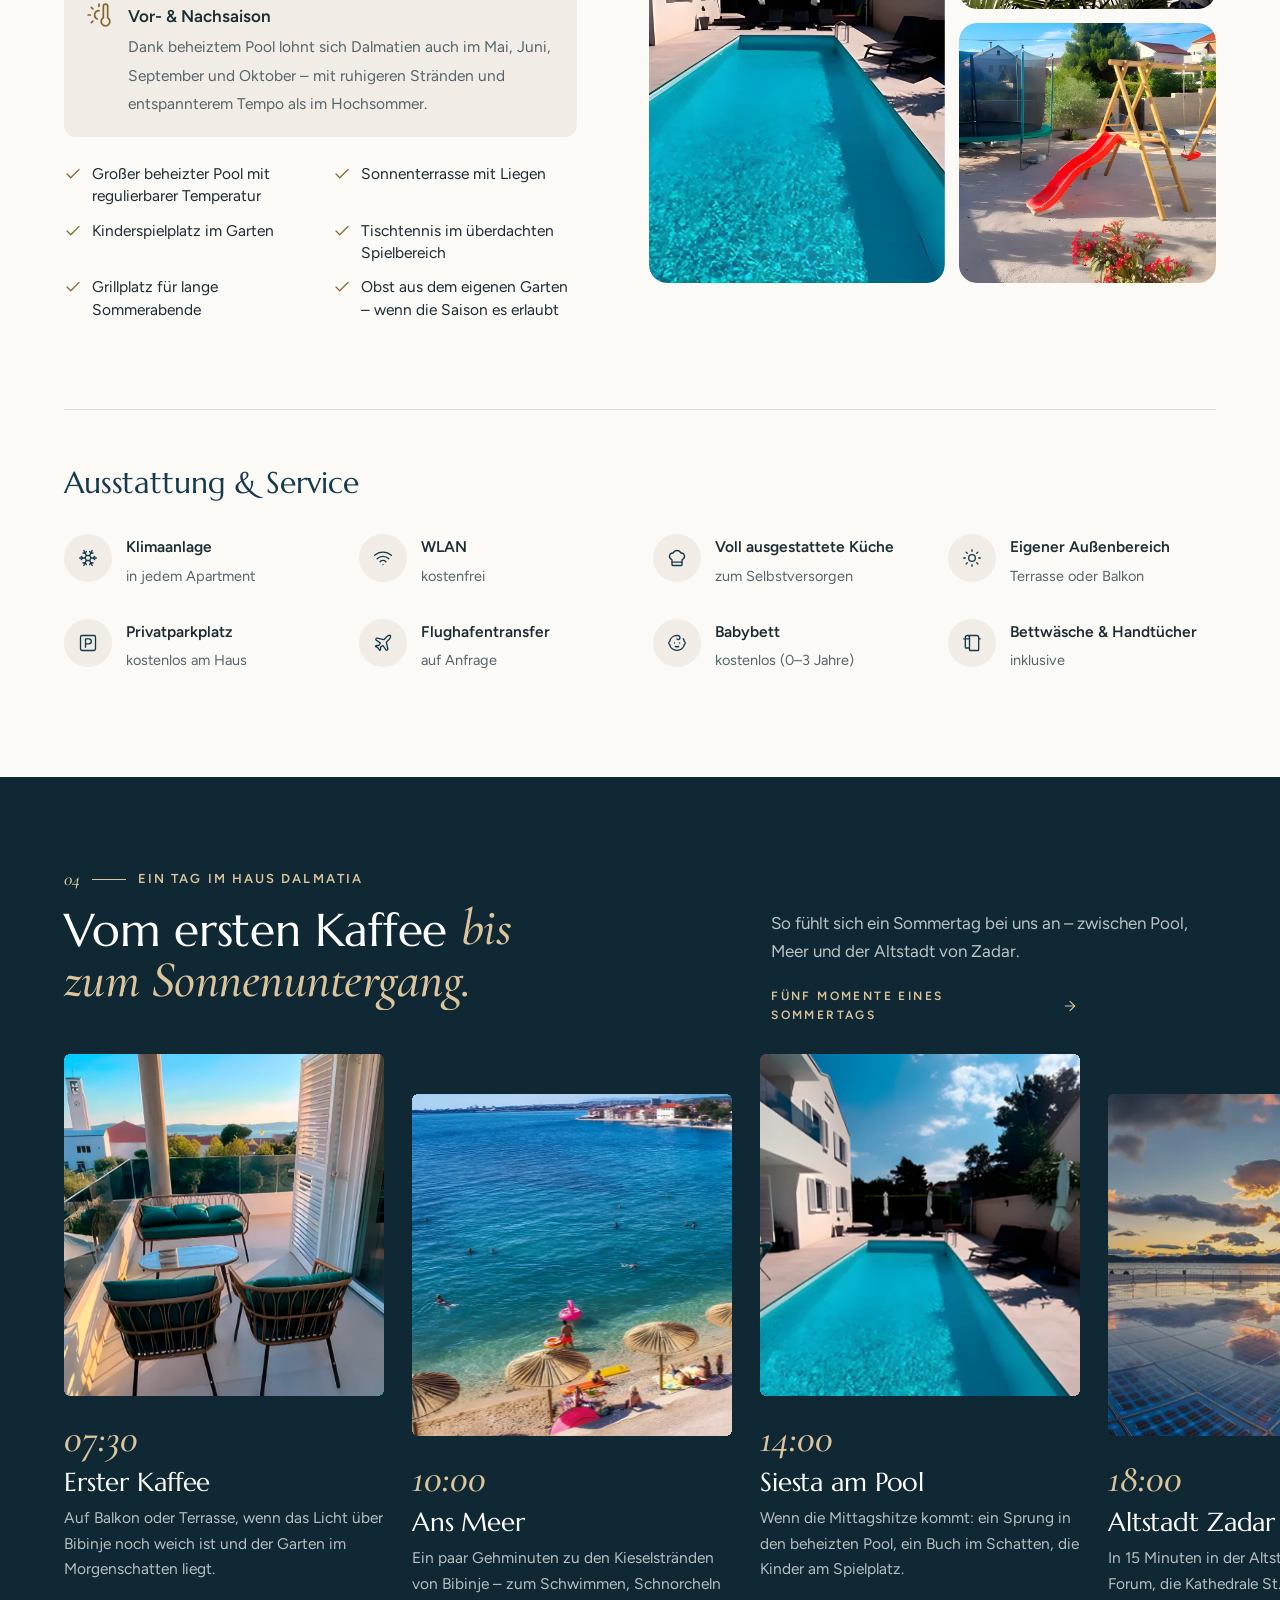
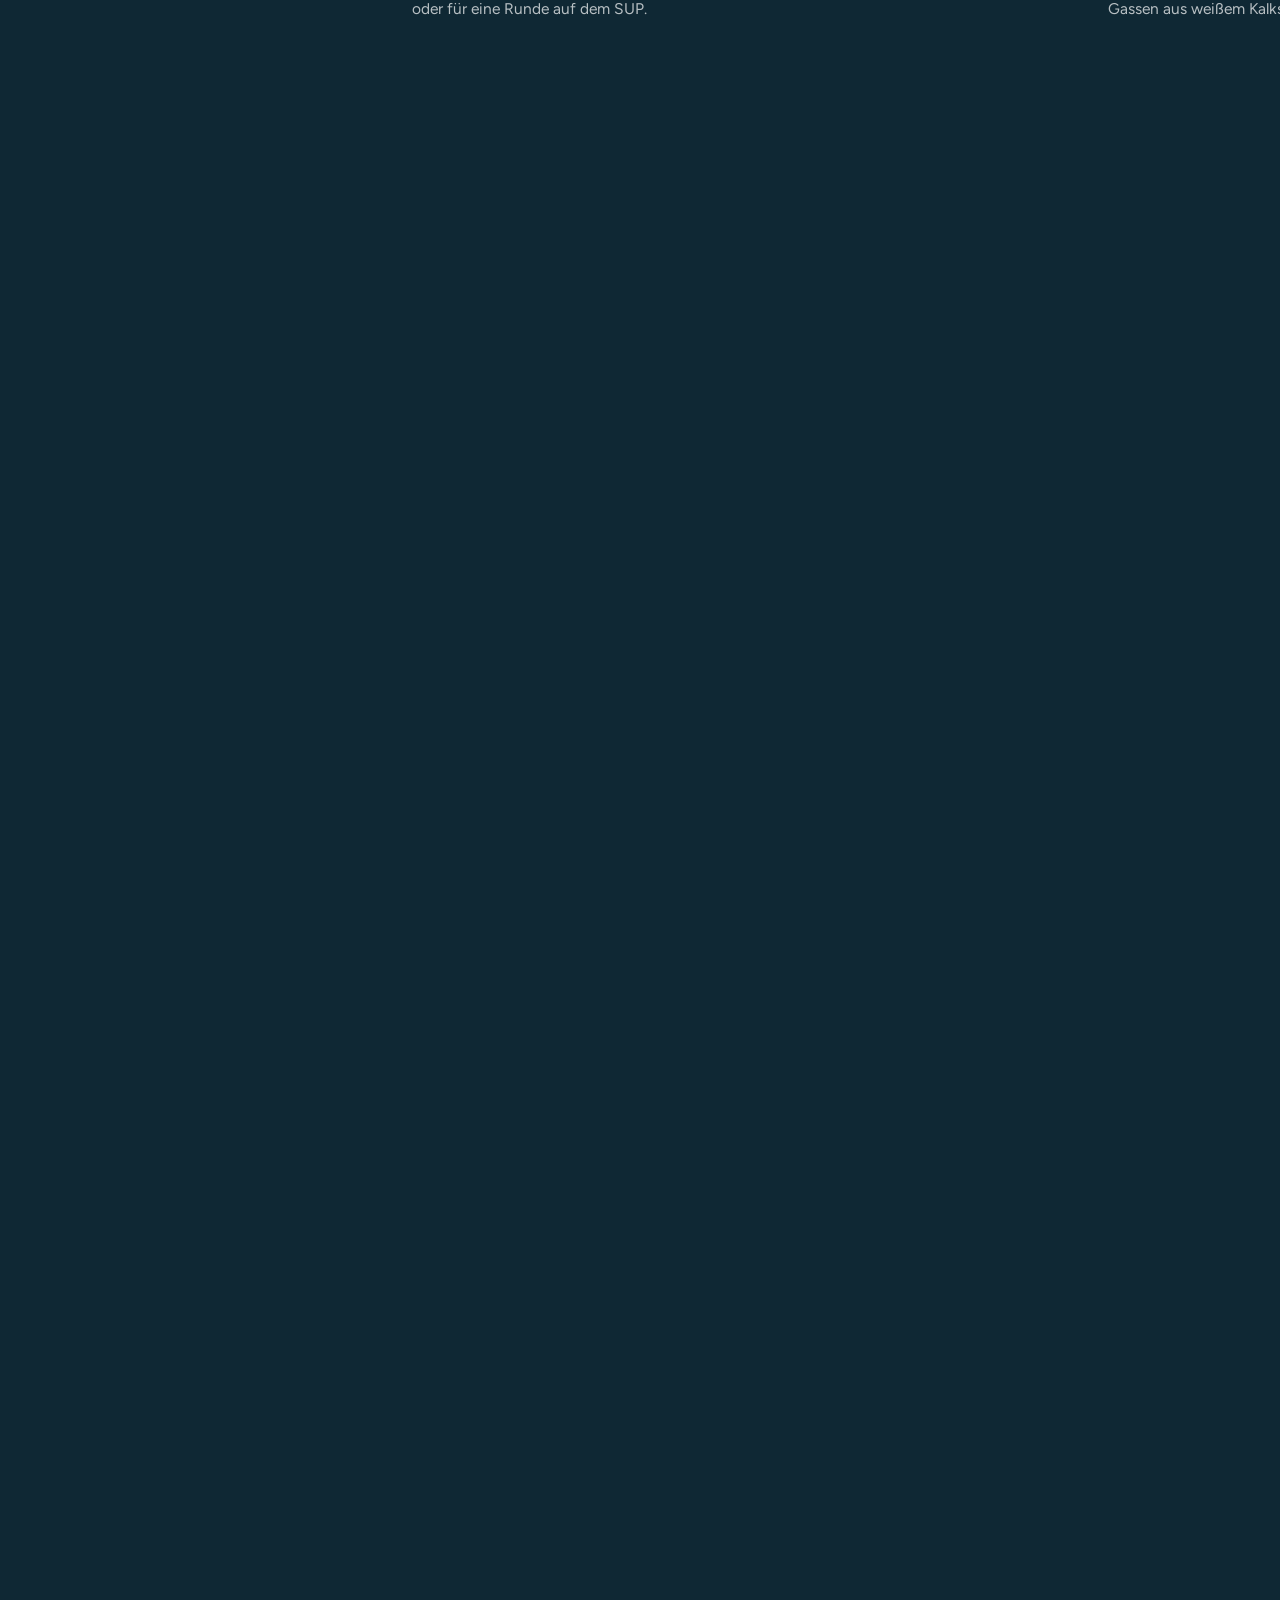
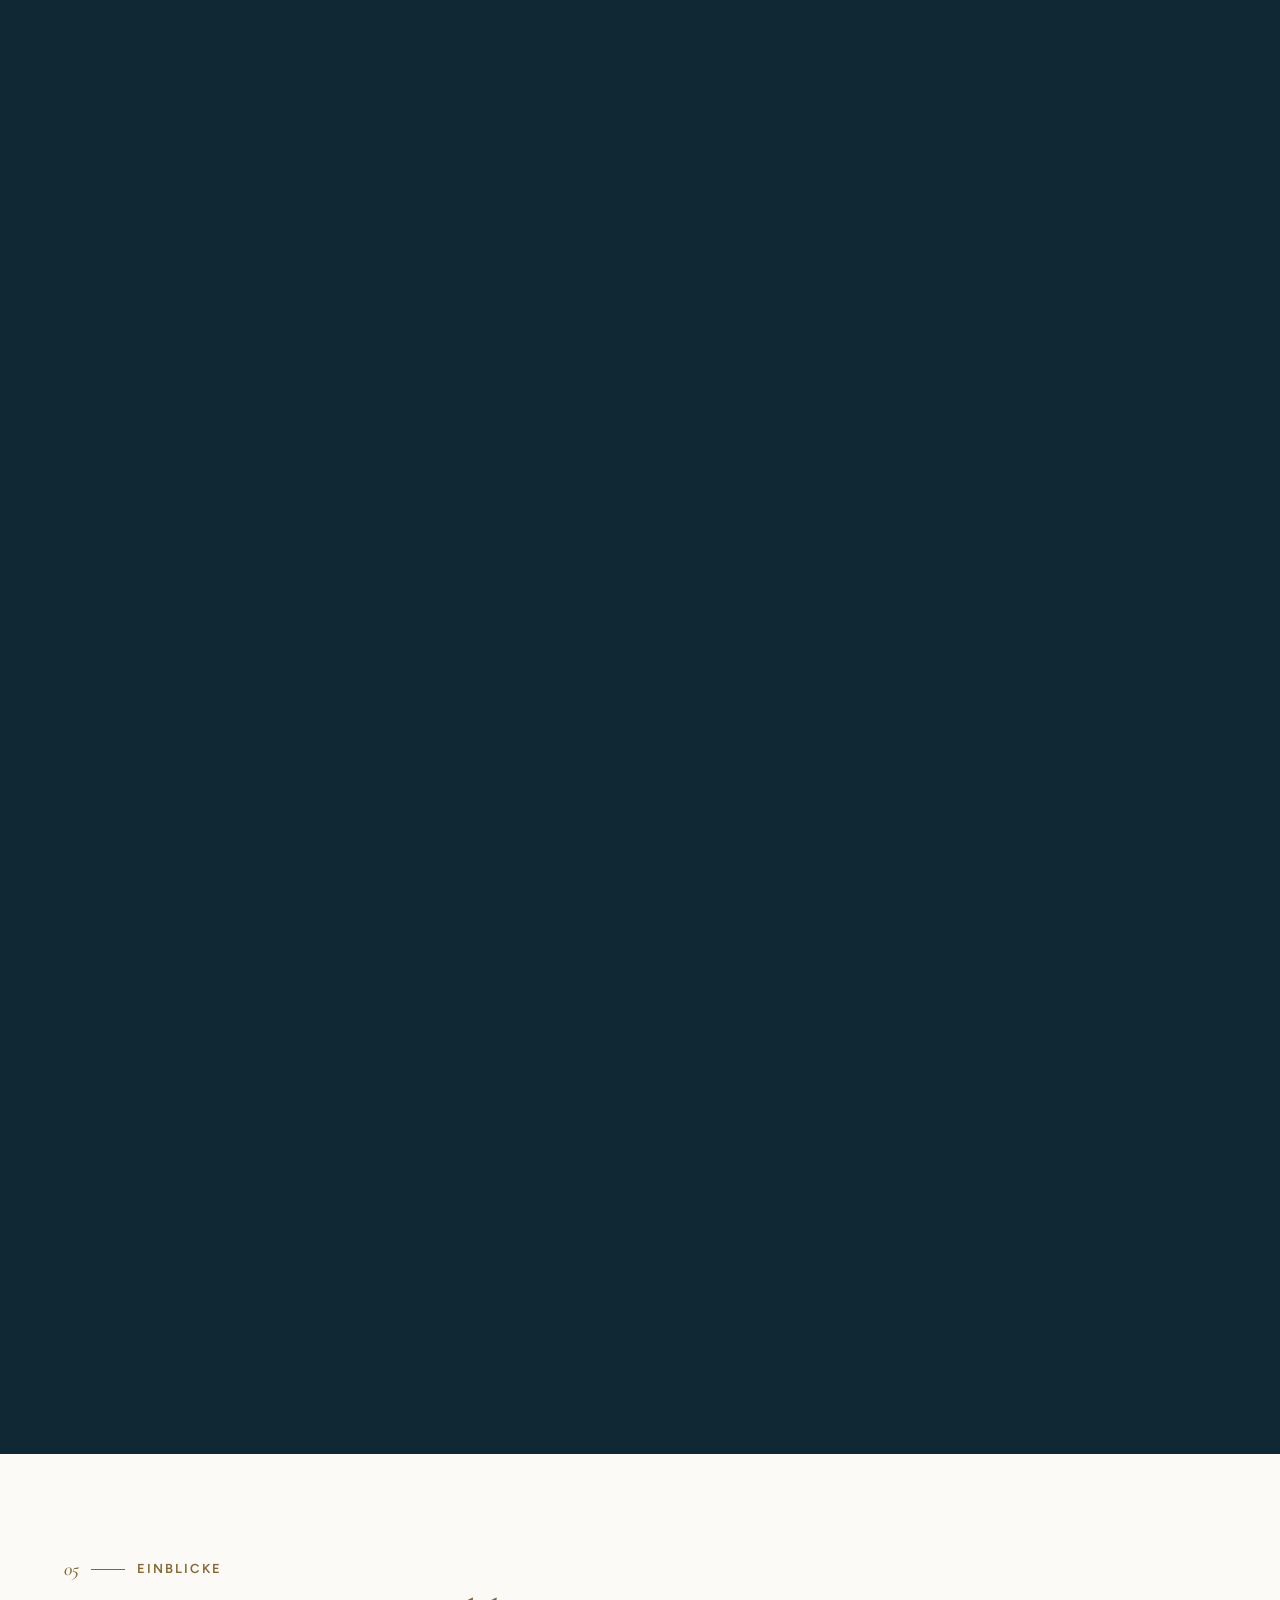
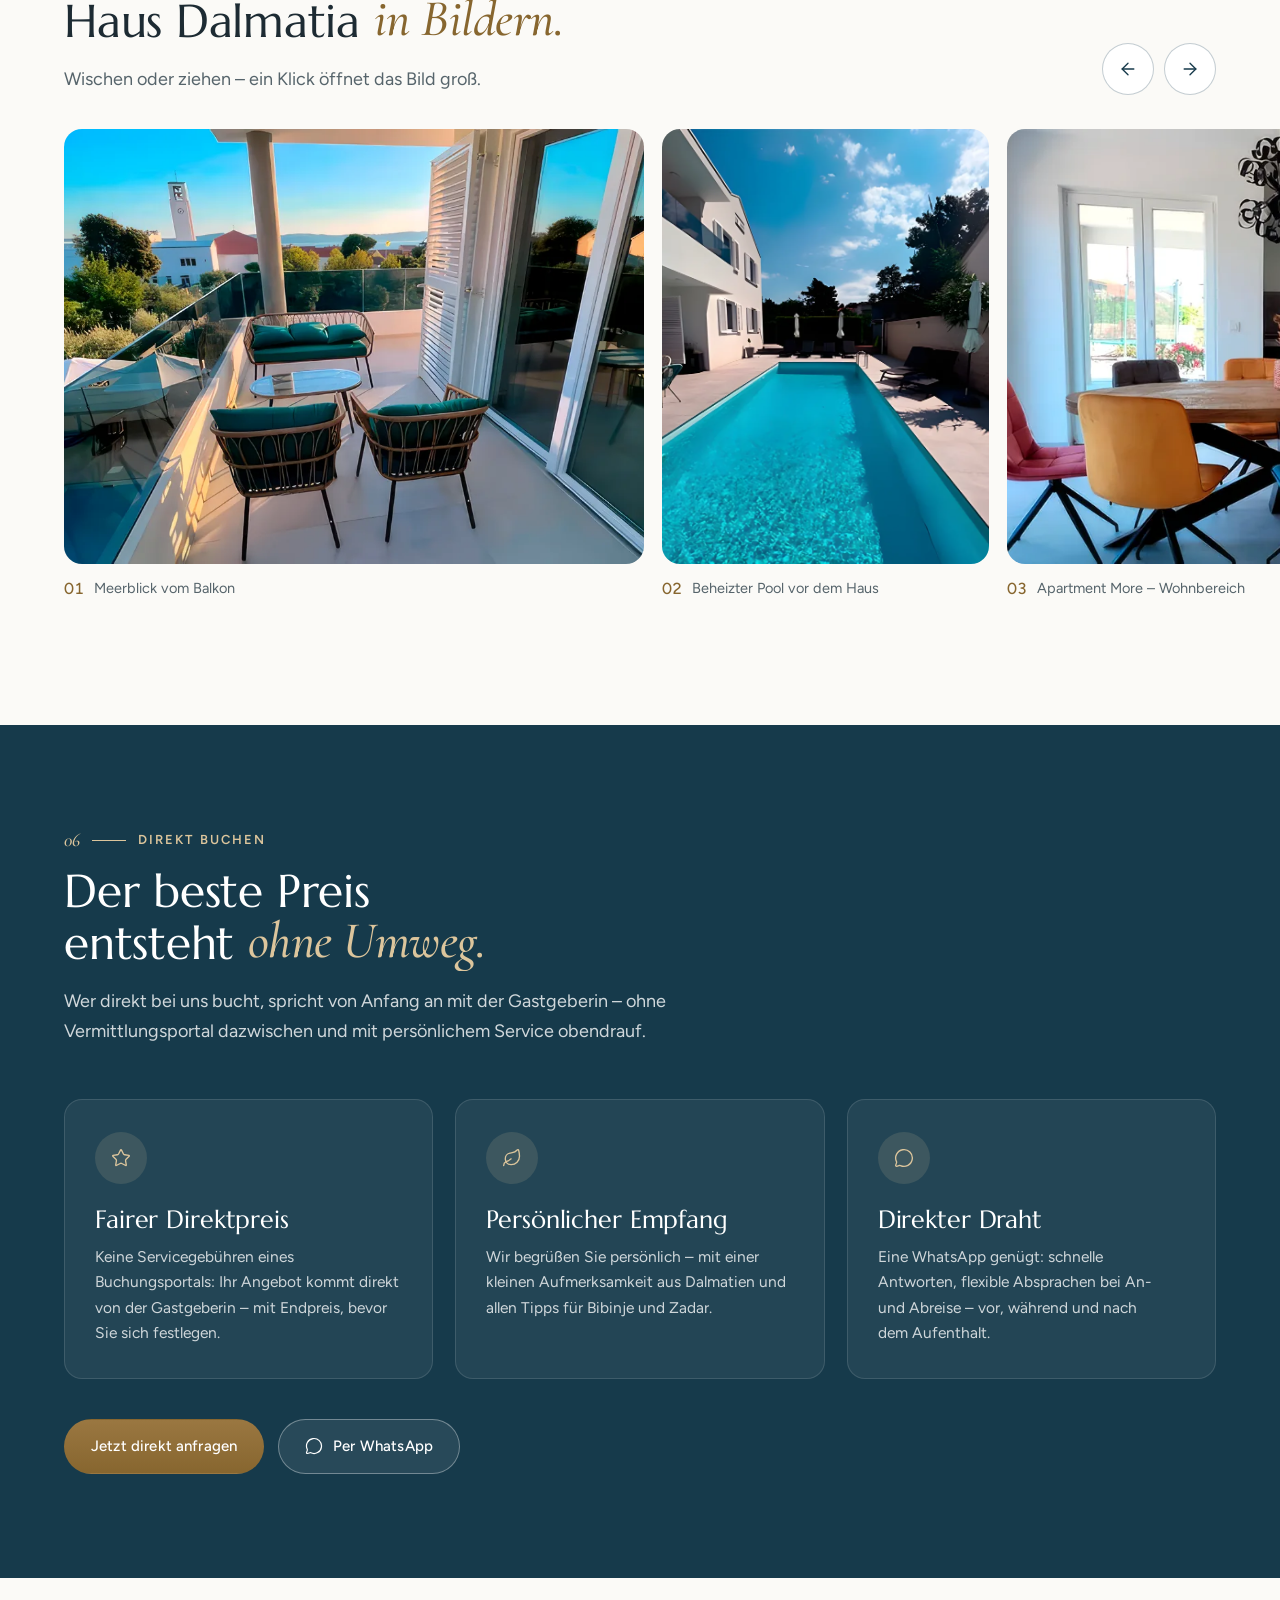
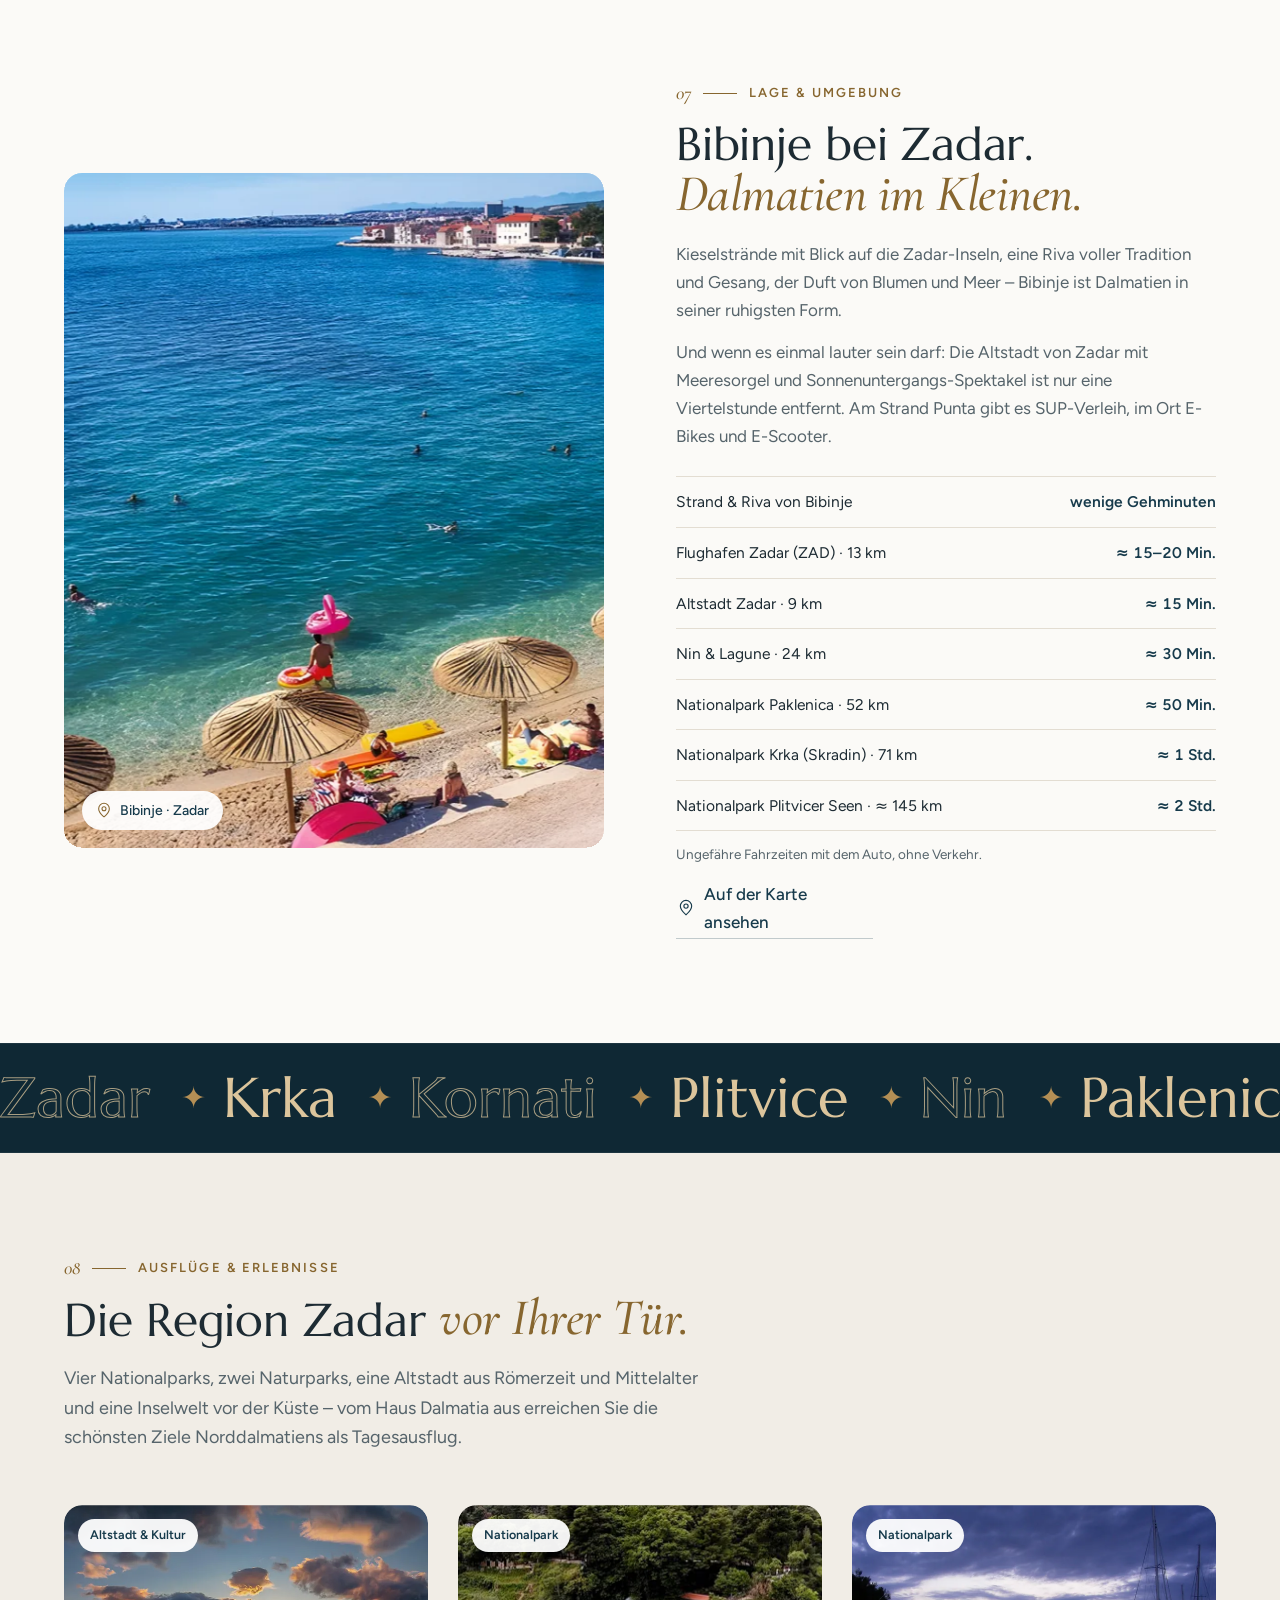
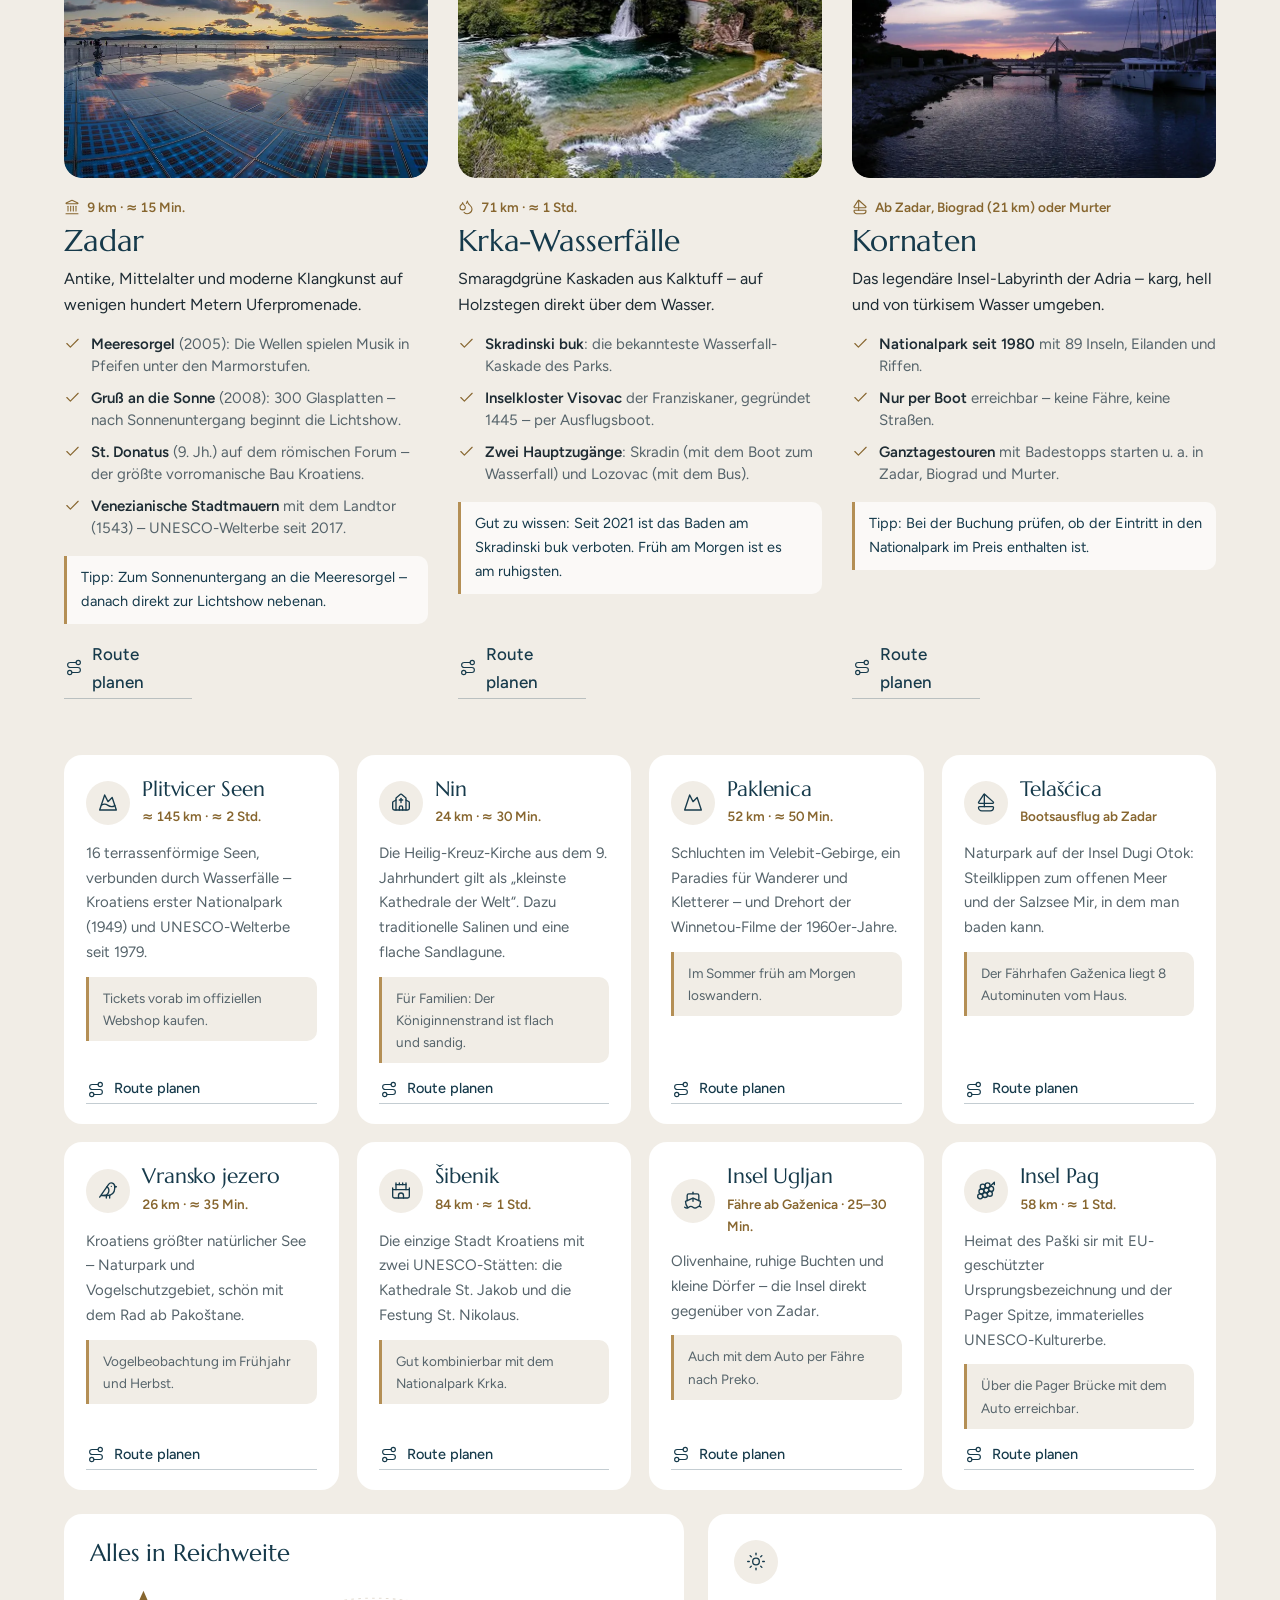
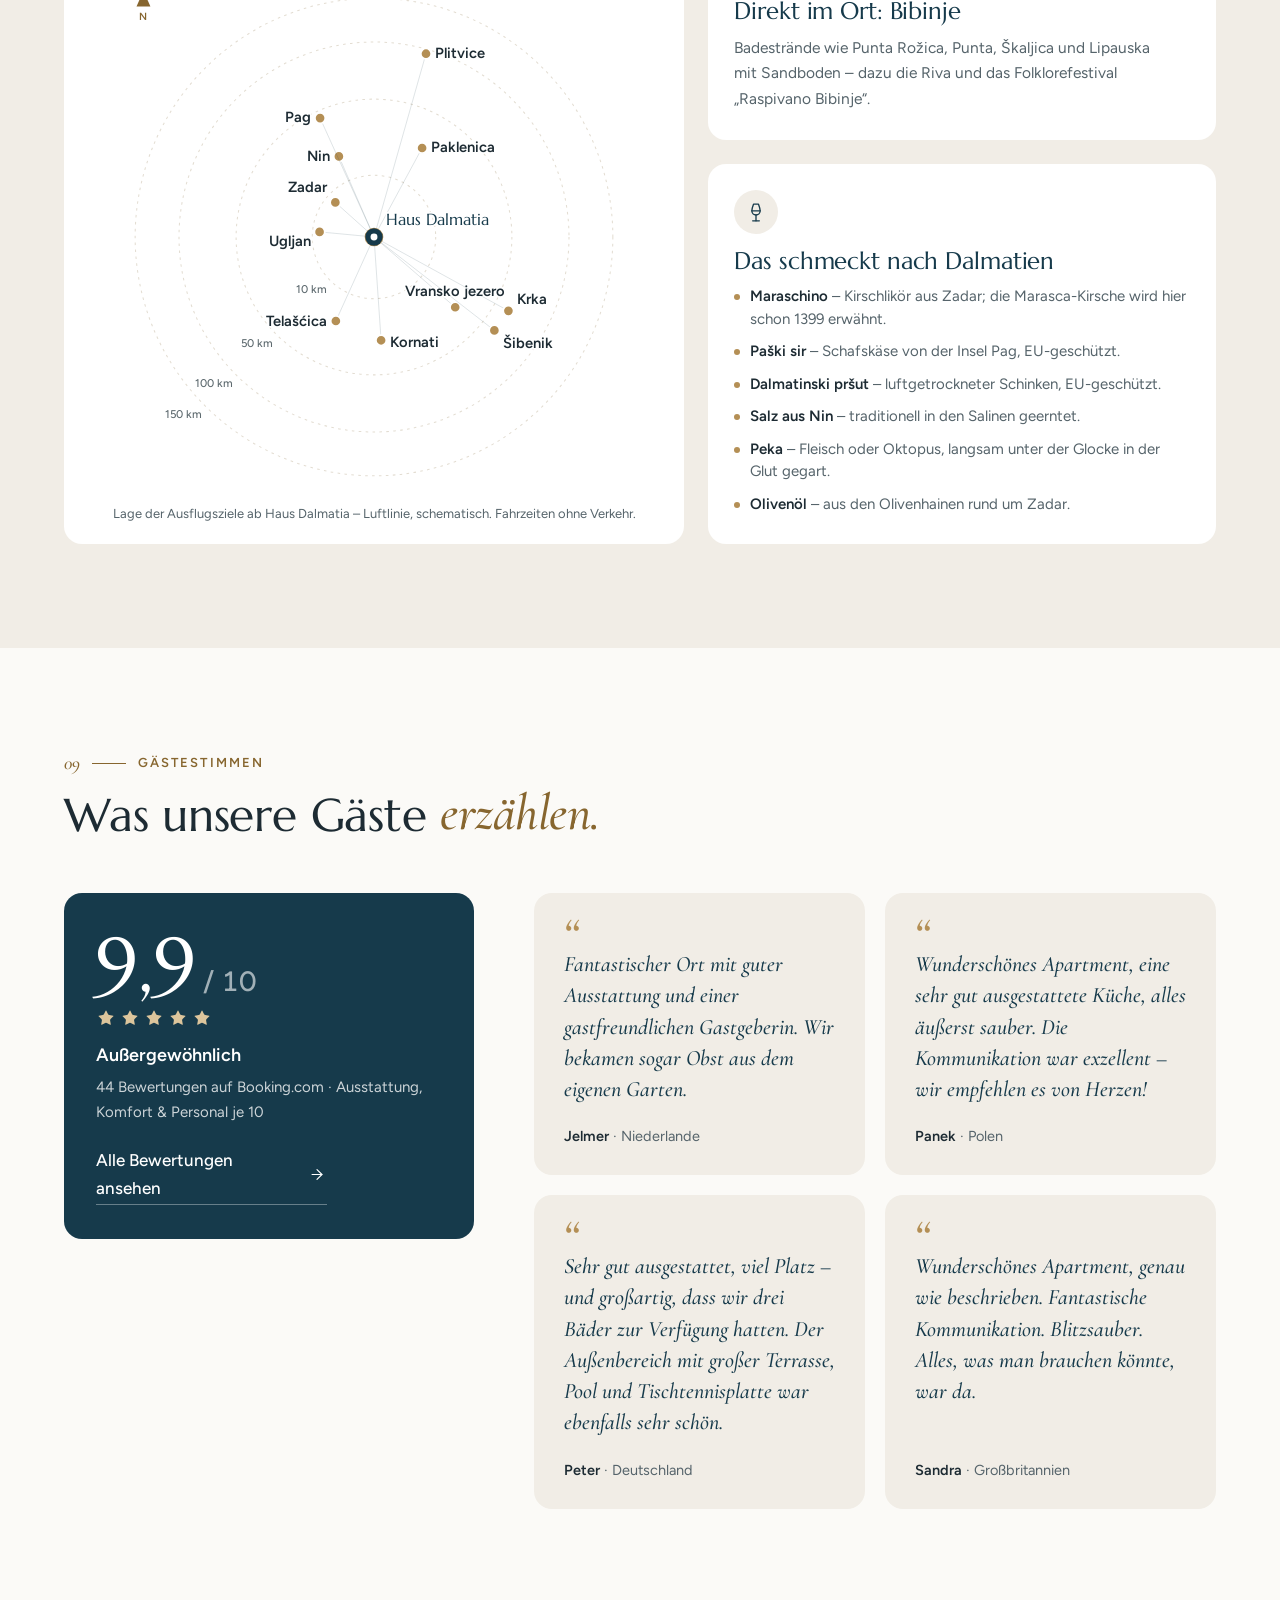
==== commit bc886ff6: "Helle Darstellung erzwingen: kein automatisches Umfärben im Dunkelmodus des Handys color-scheme 'onl" ====
--- a/index.html
+++ b/index.html
@@ -12,6 +12,7 @@
 <link rel="alternate" hreflang="pl" href="https://hausdalmatia.com/pl/">
 <link rel="alternate" hreflang="hr" href="https://hausdalmatia.com/hr/">
 <link rel="alternate" hreflang="x-default" href="https://hausdalmatia.com/">
+<meta name="color-scheme" content="only light">
 <meta name="theme-color" content="#0f2834">
 <link rel="icon" href="bilder/favicon.svg" type="image/svg+xml">
 <link rel="icon" href="bilder/favicon.png" sizes="32x32">
@@ -67,7 +68,7 @@
   --display:'Marcellus',Georgia,'Times New Roman',serif;
   --body:'Figtree',system-ui,-apple-system,'Segoe UI',sans-serif;
   --shadow:0 24px 60px -28px rgba(15,40,52,.35);
-  color-scheme:light;
+  color-scheme:only light;
 }
 *{margin:0;padding:0;box-sizing:border-box}
 html{scroll-behavior:smooth;scroll-padding-top:84px}
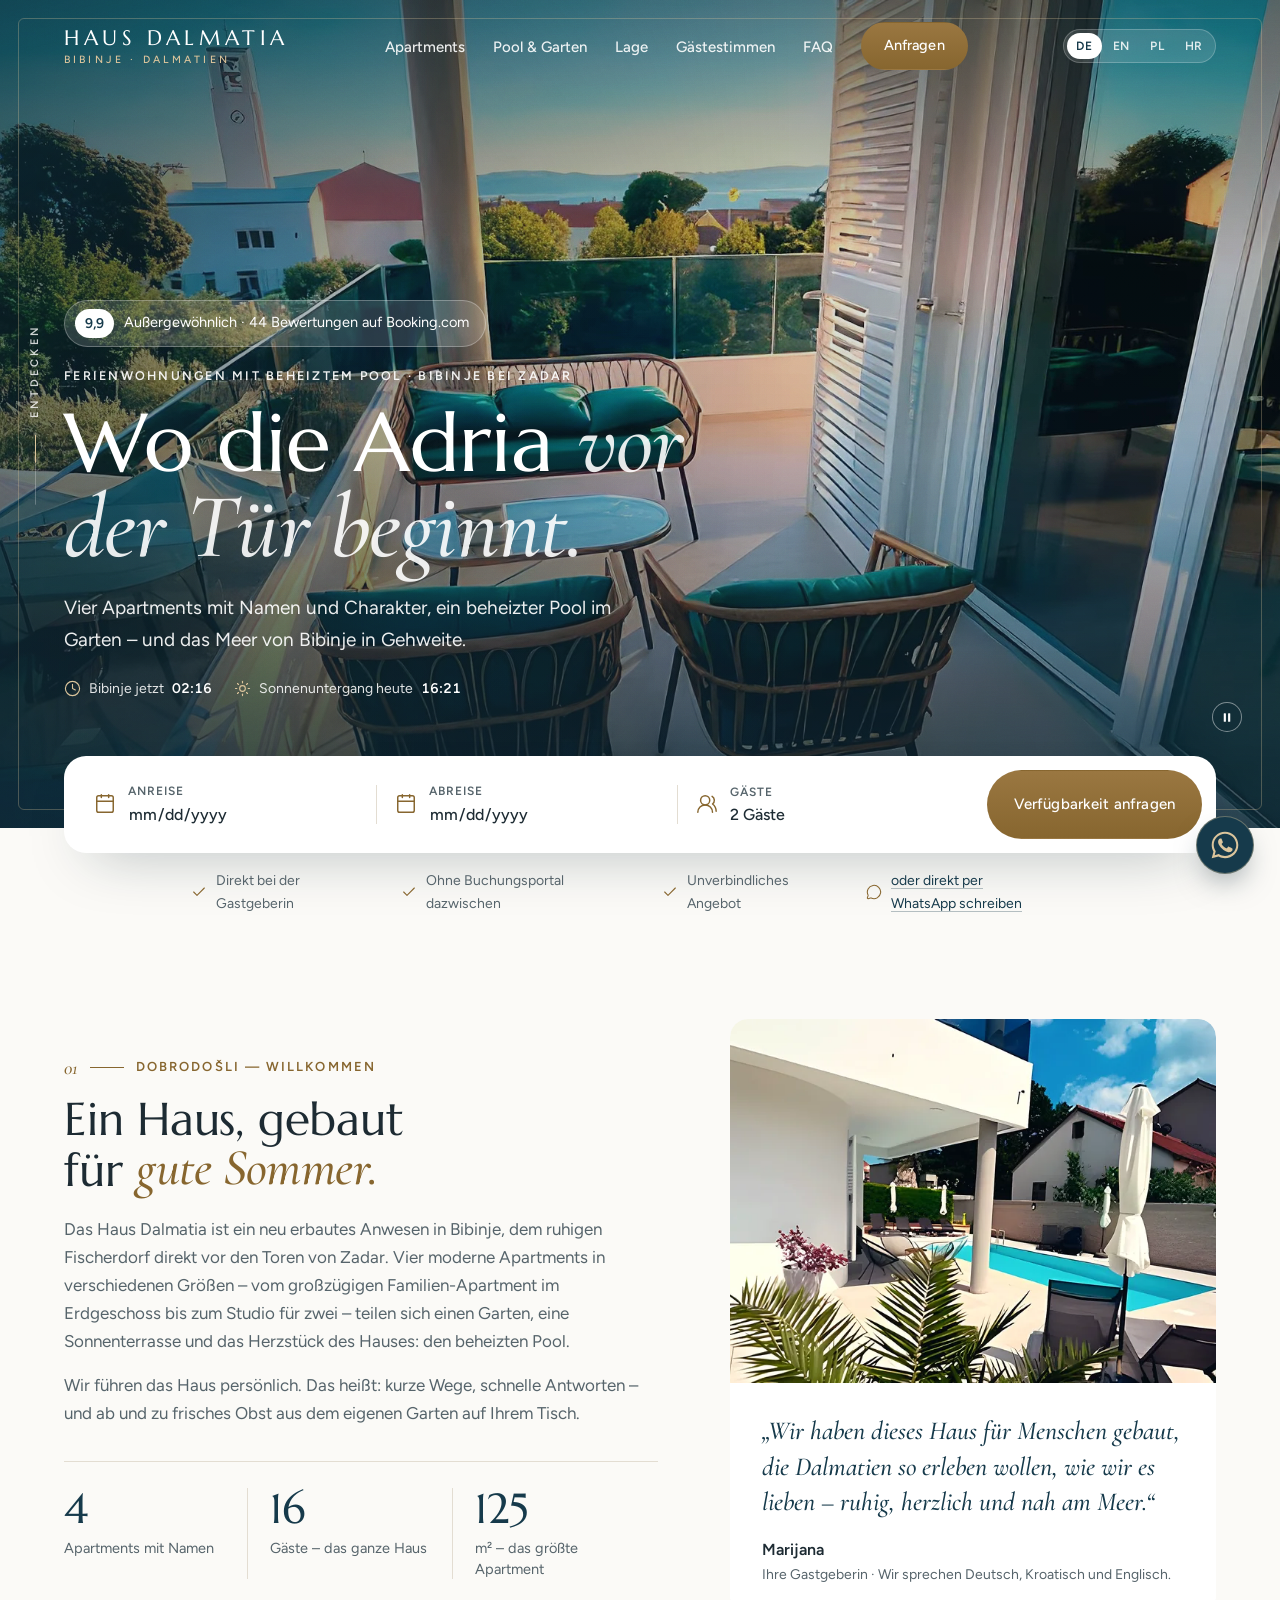
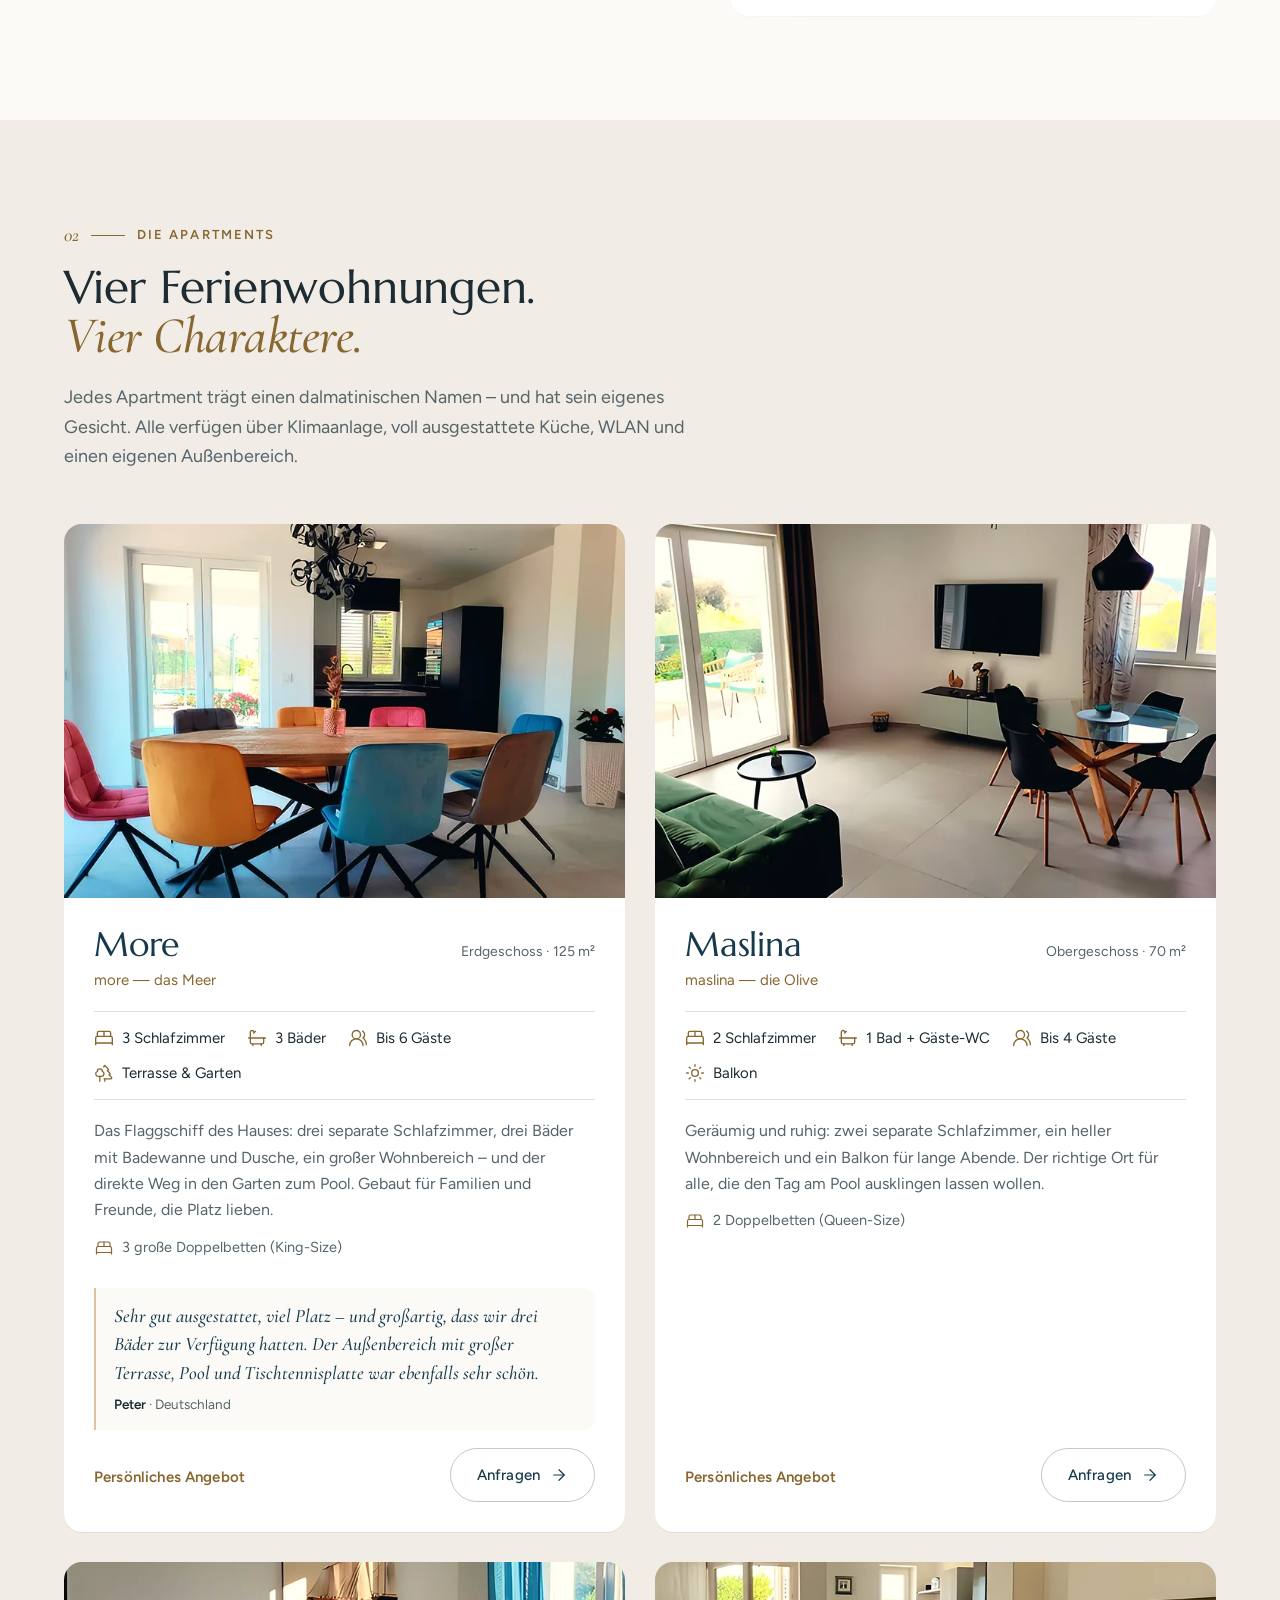
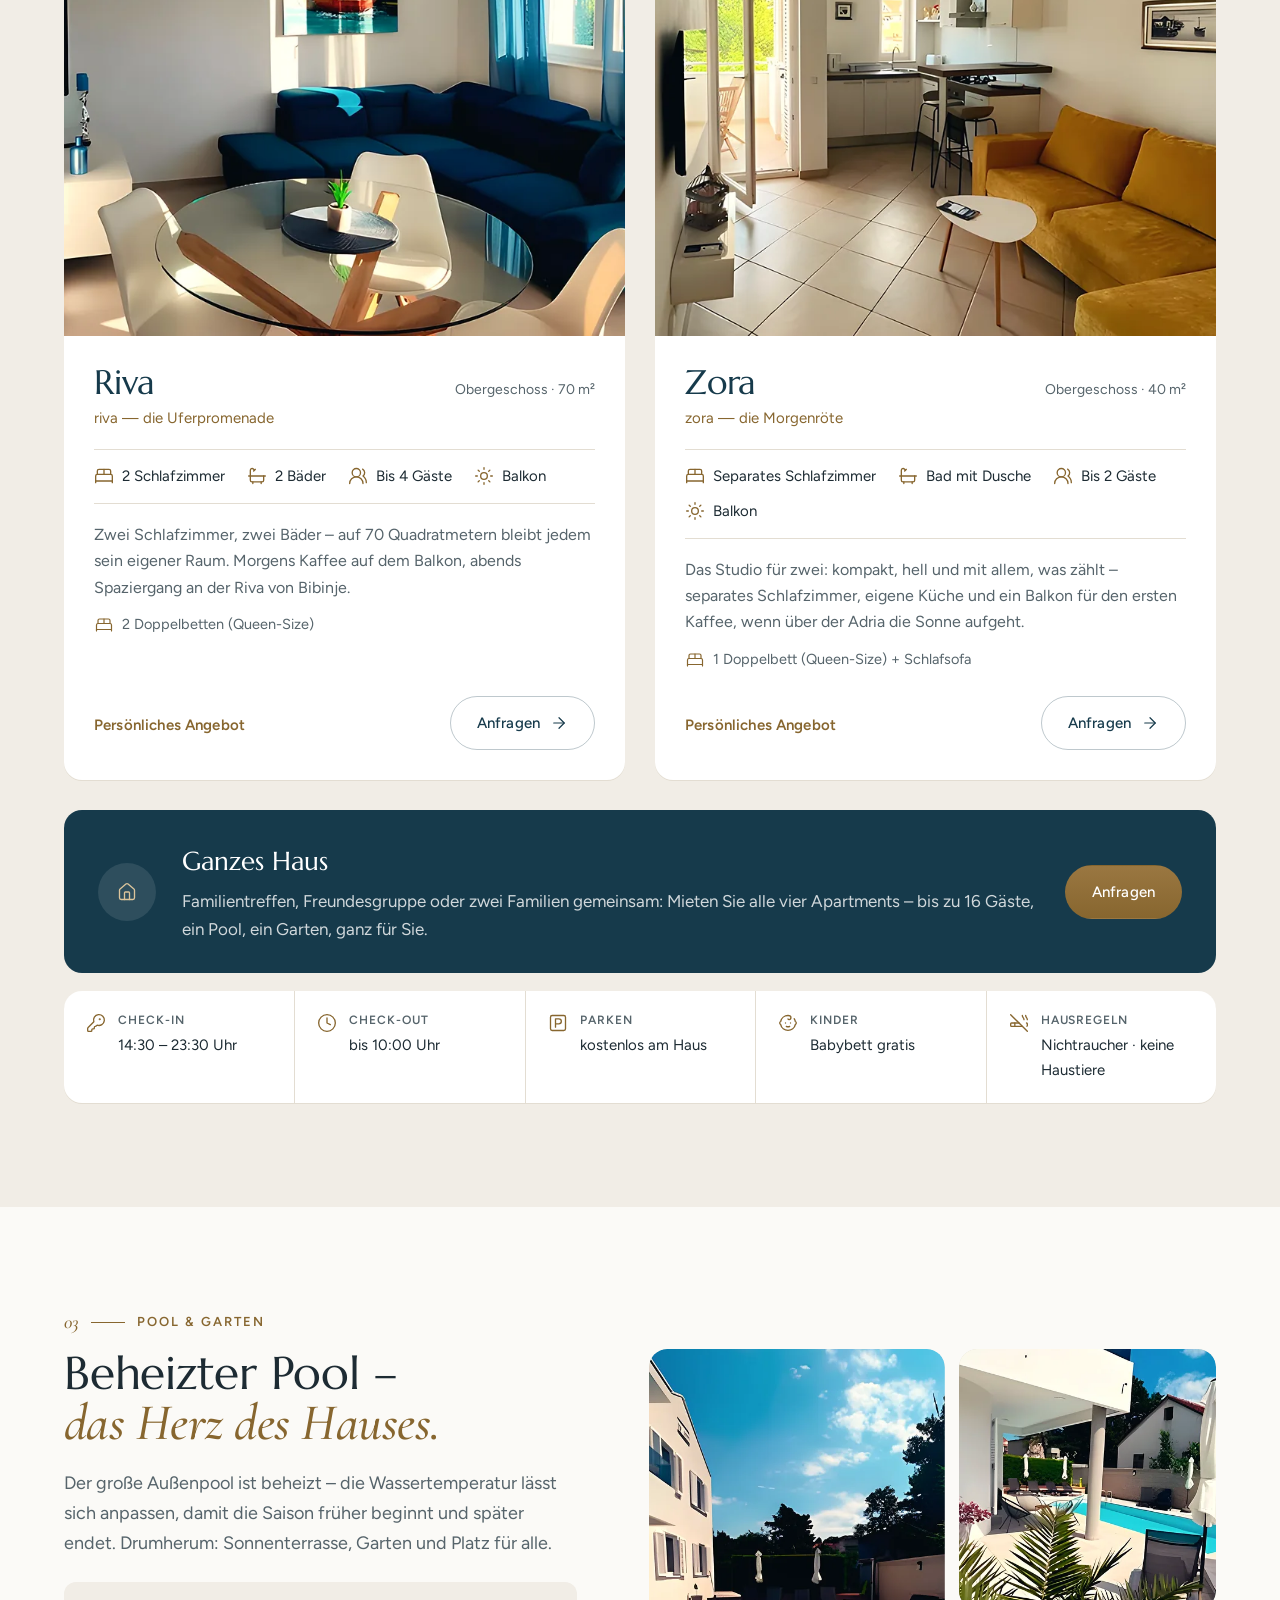
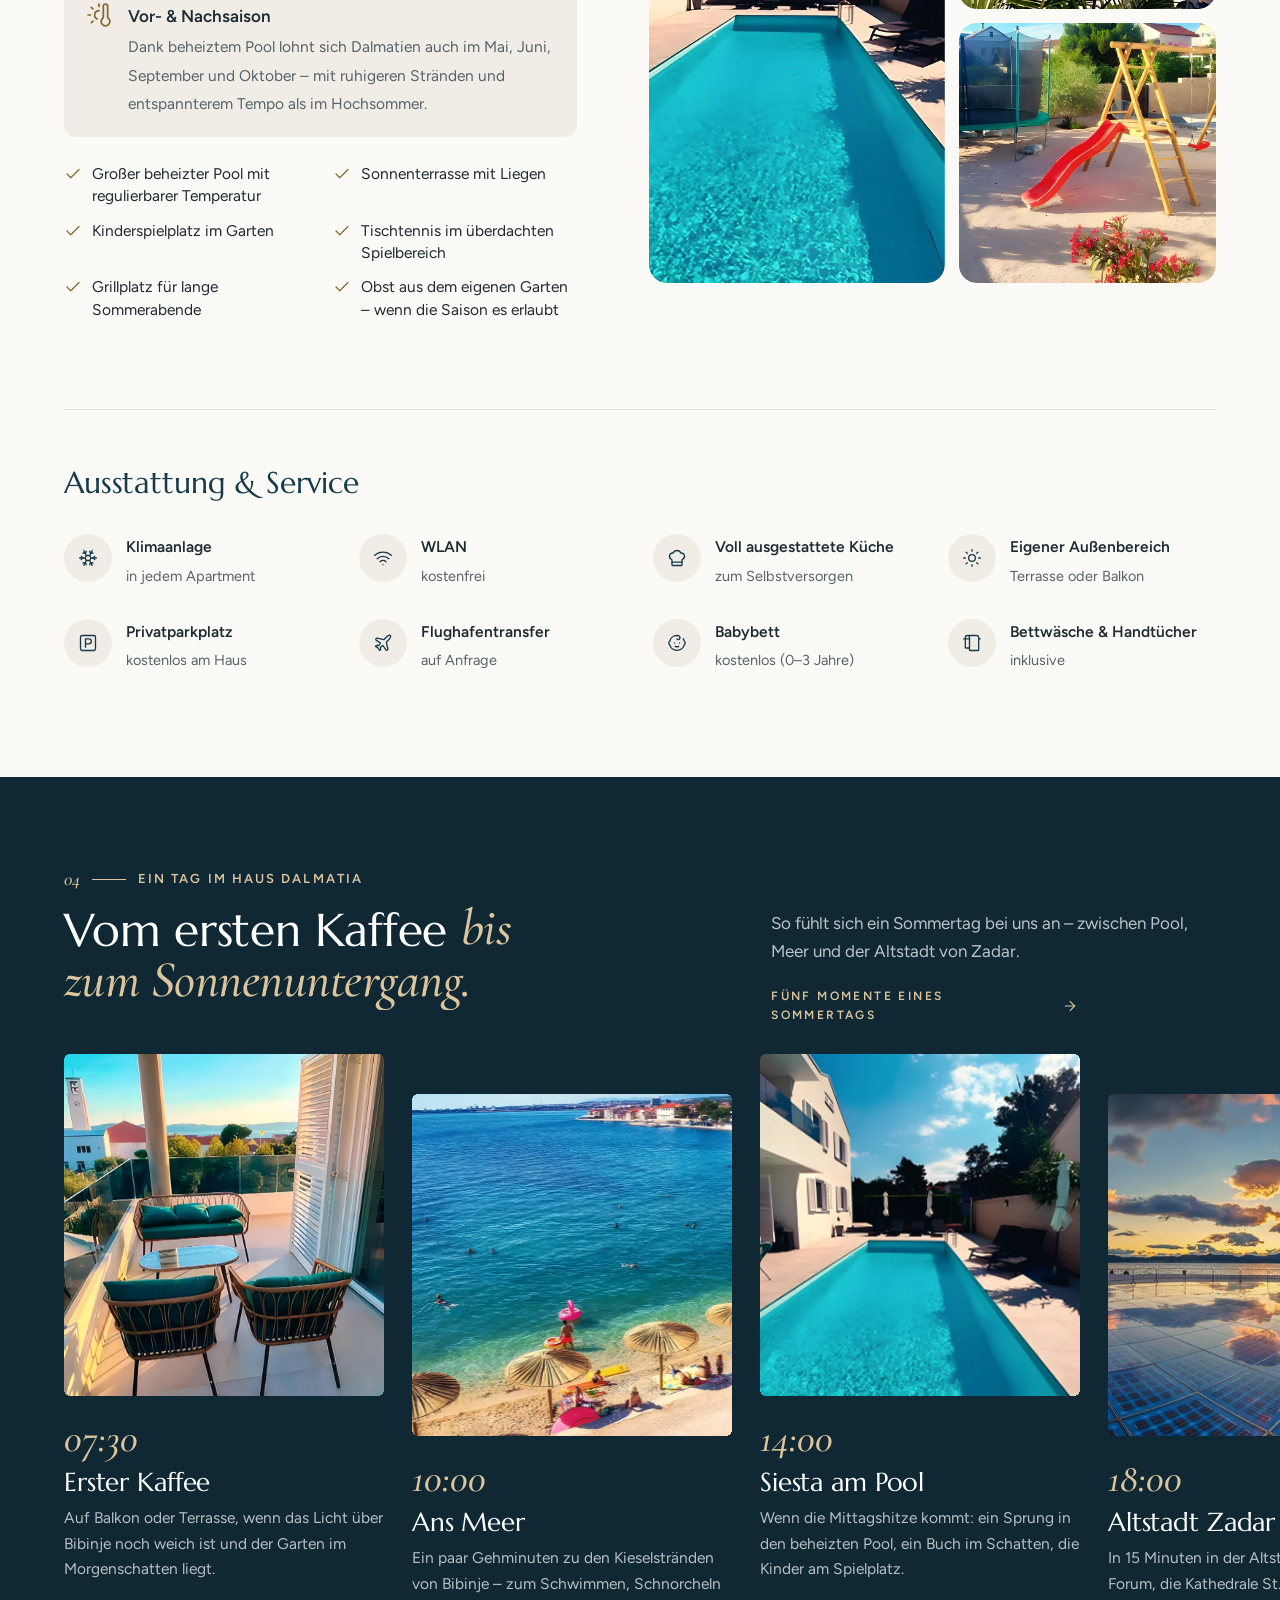
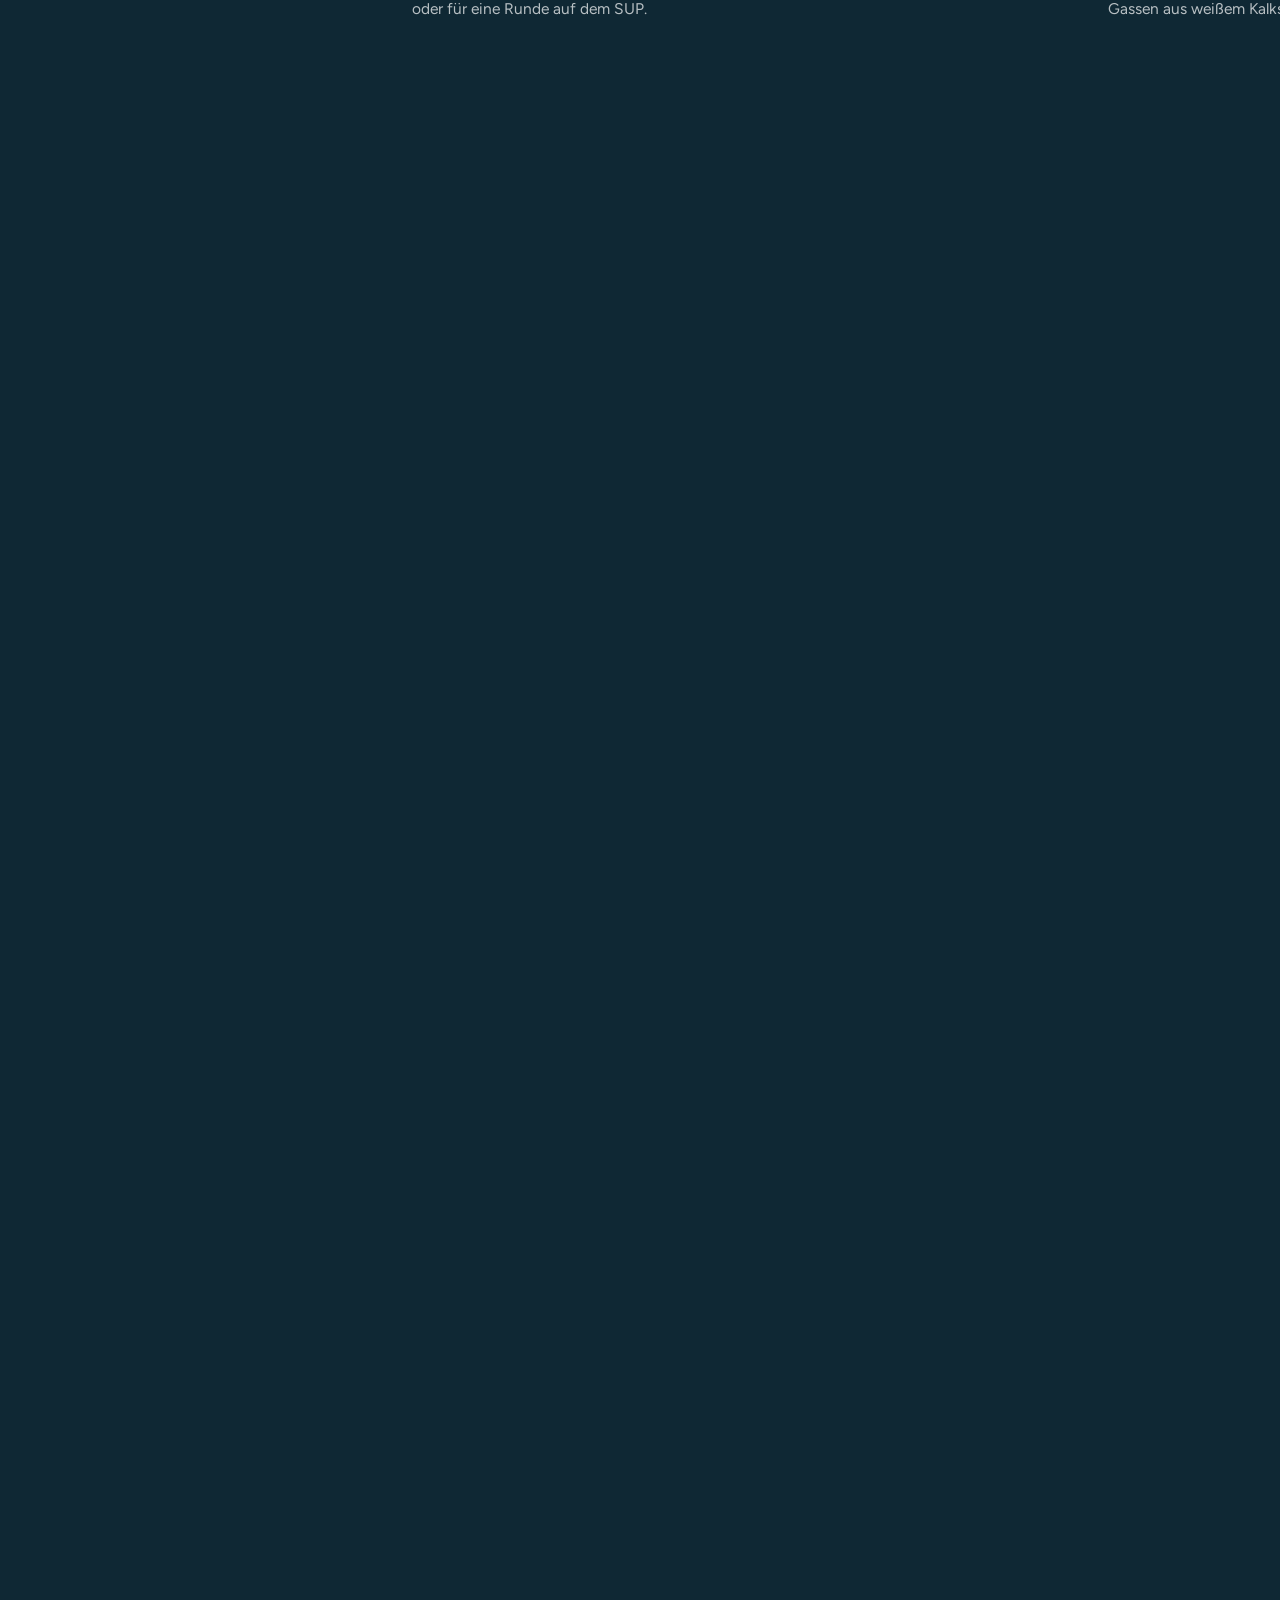
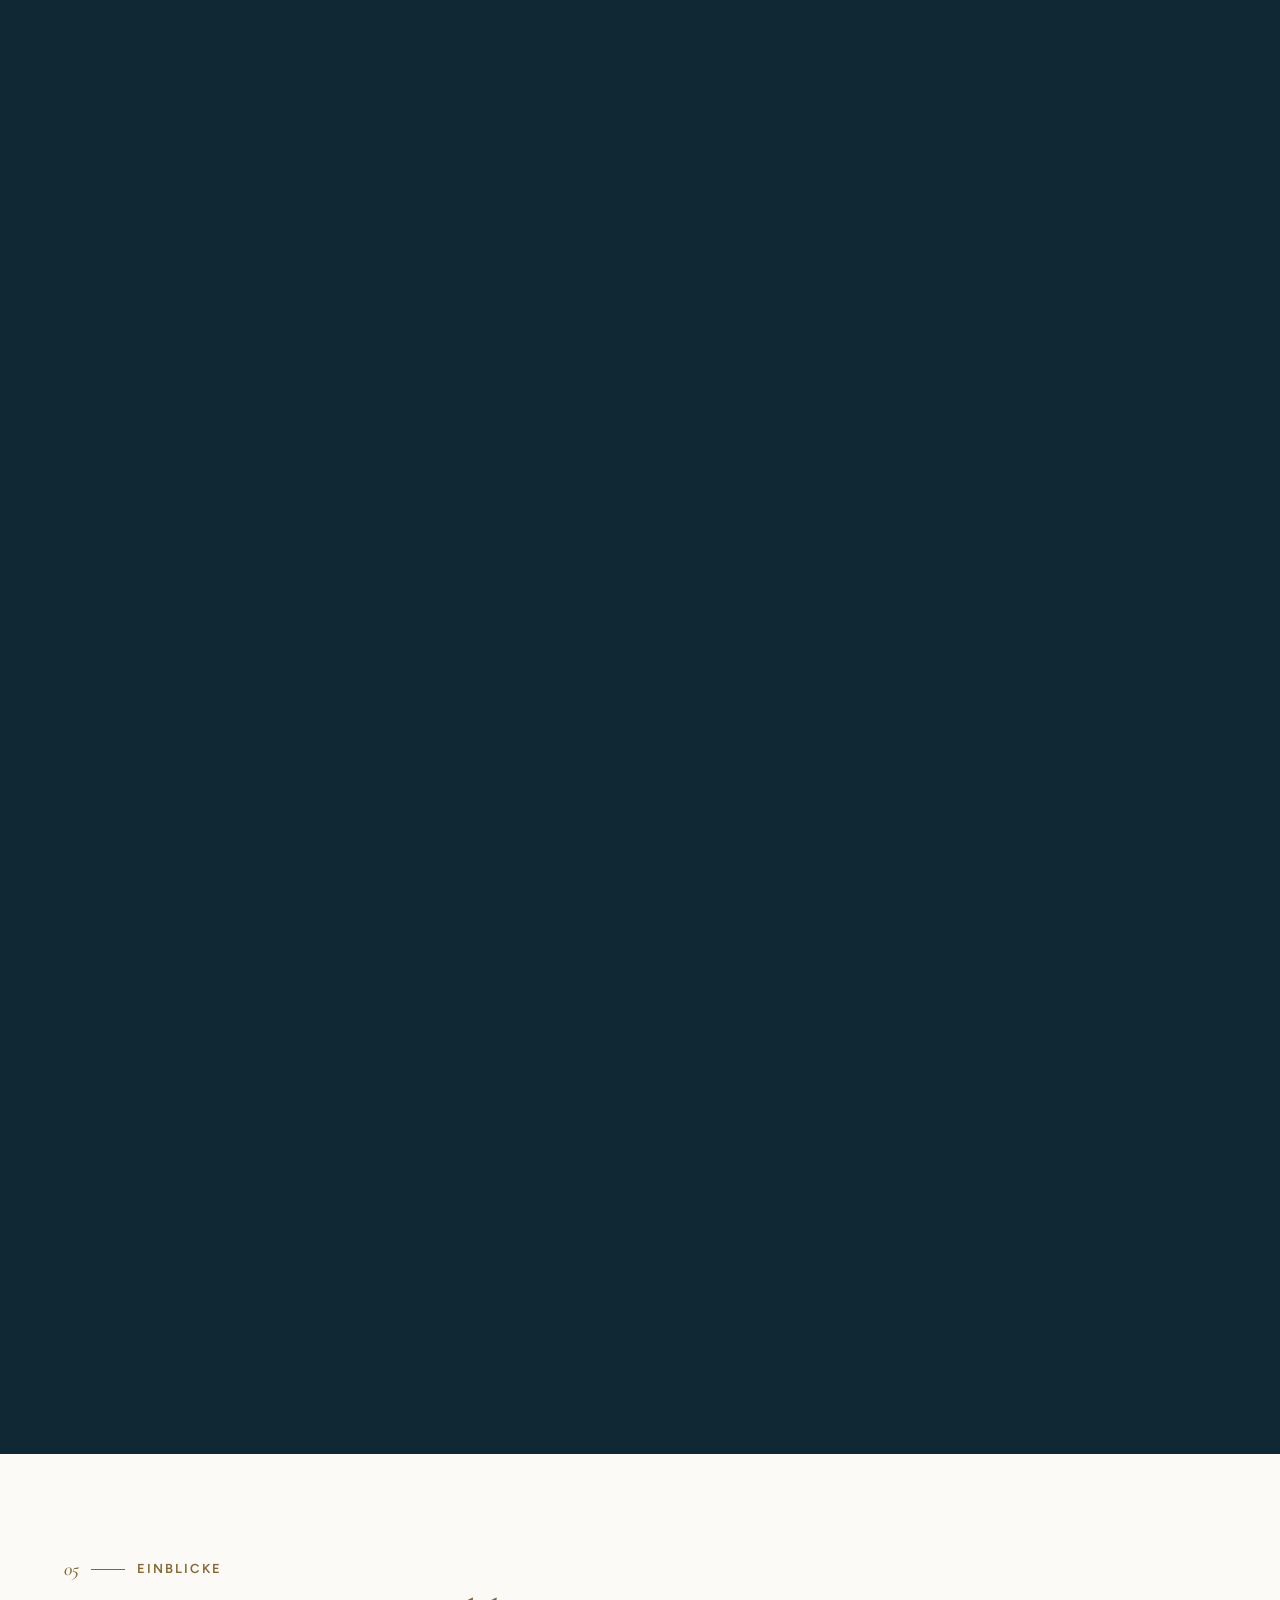
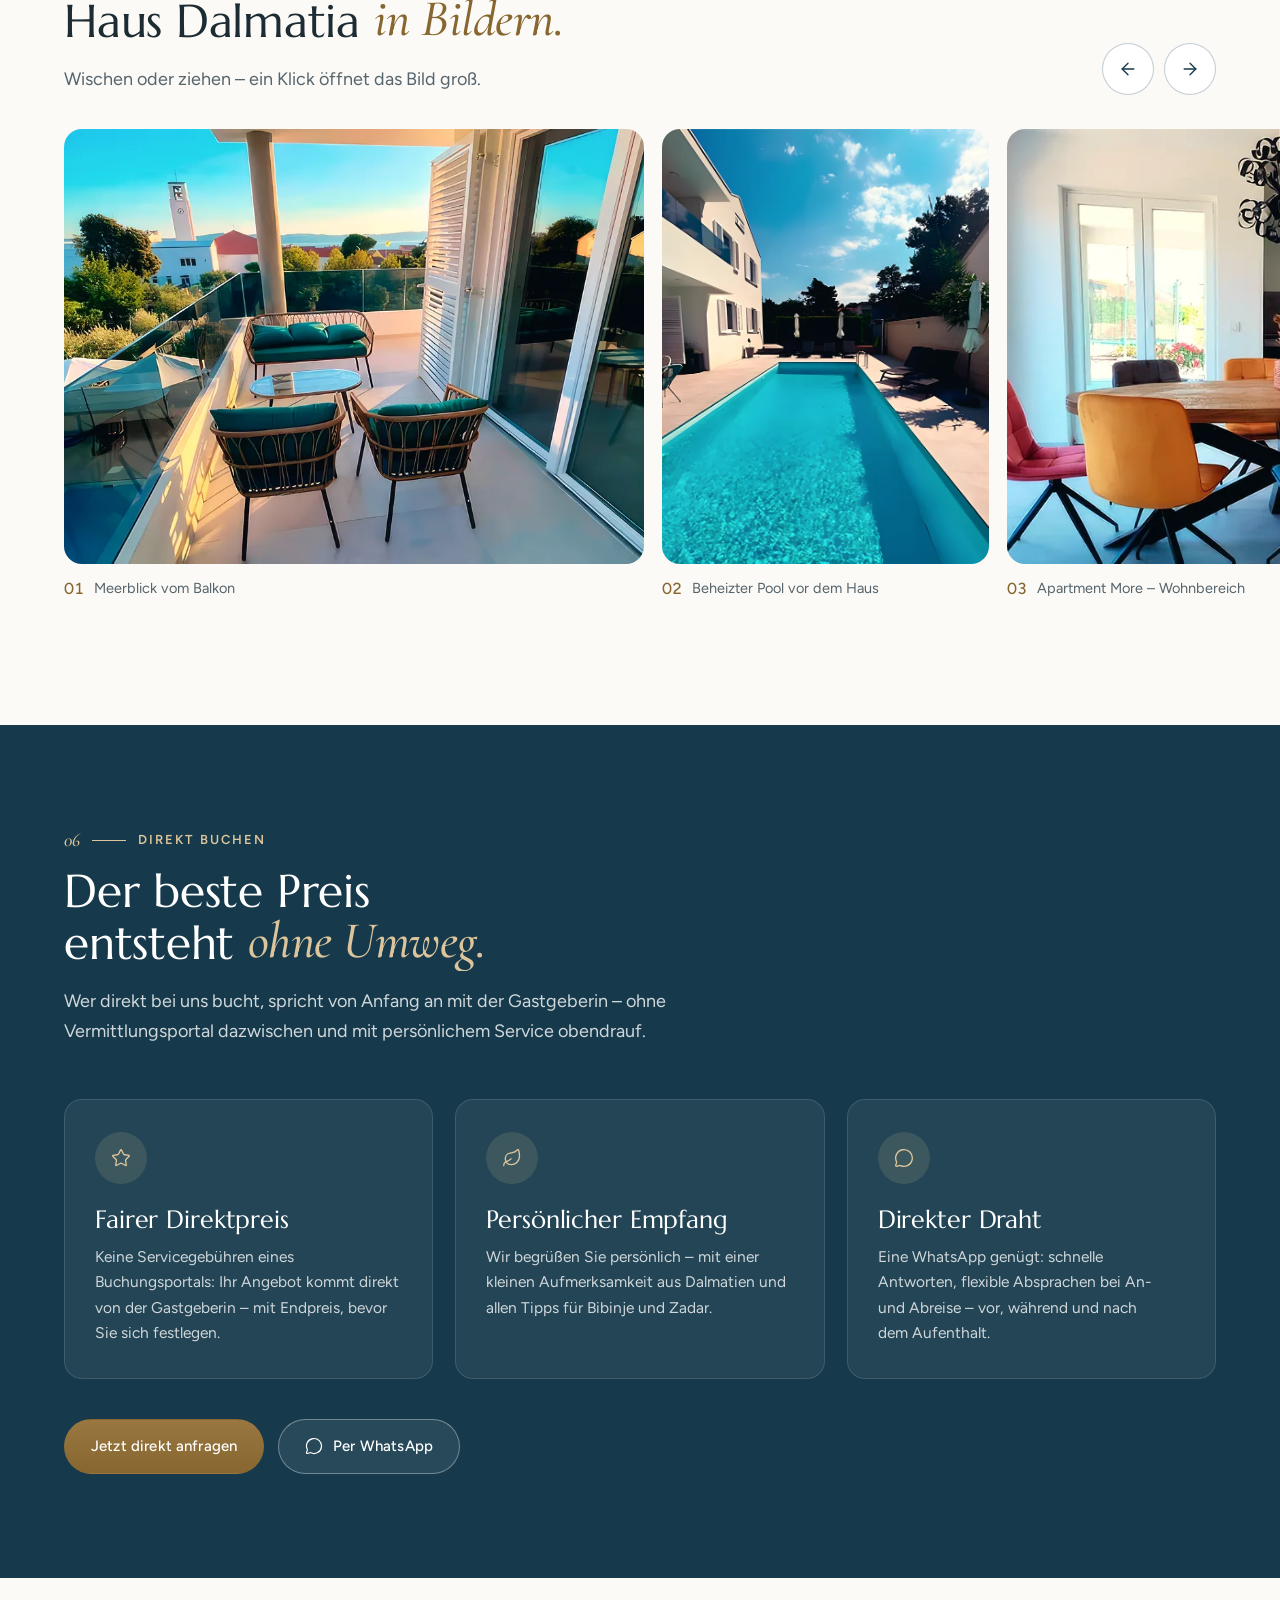
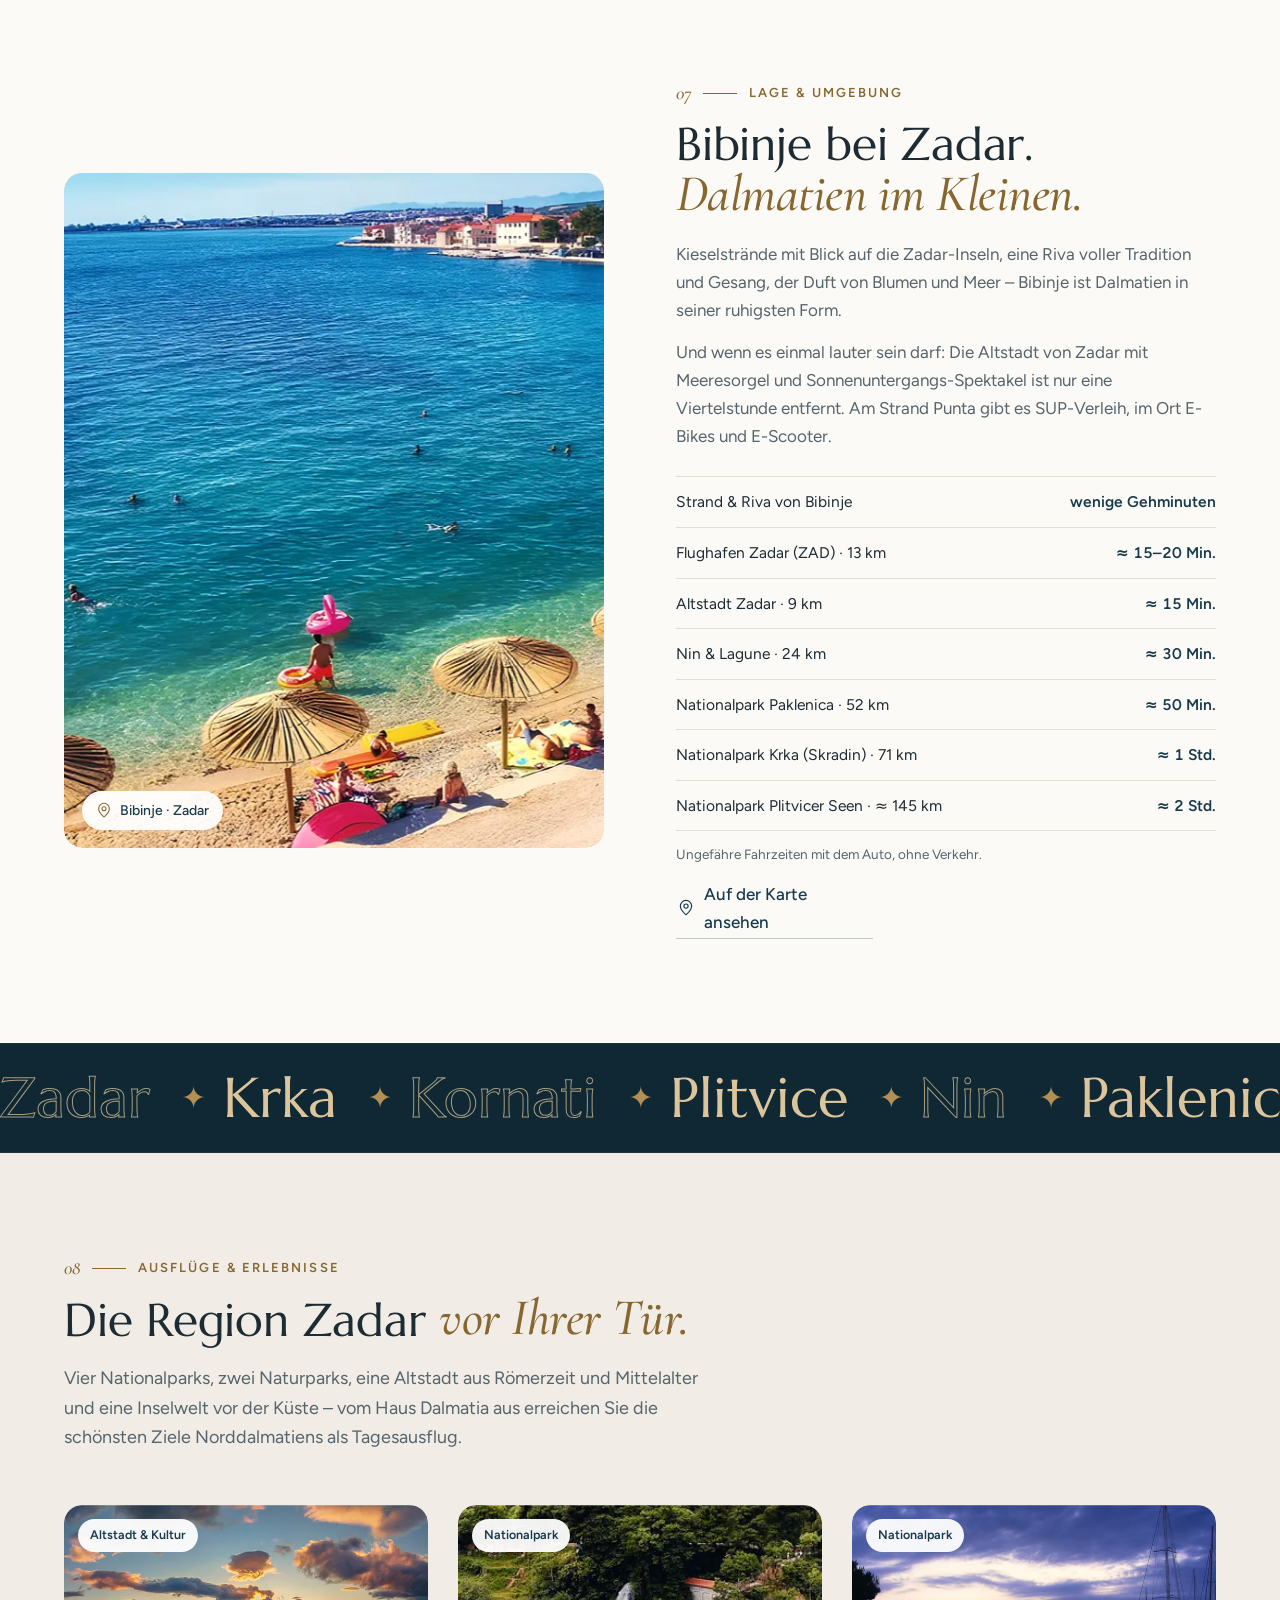
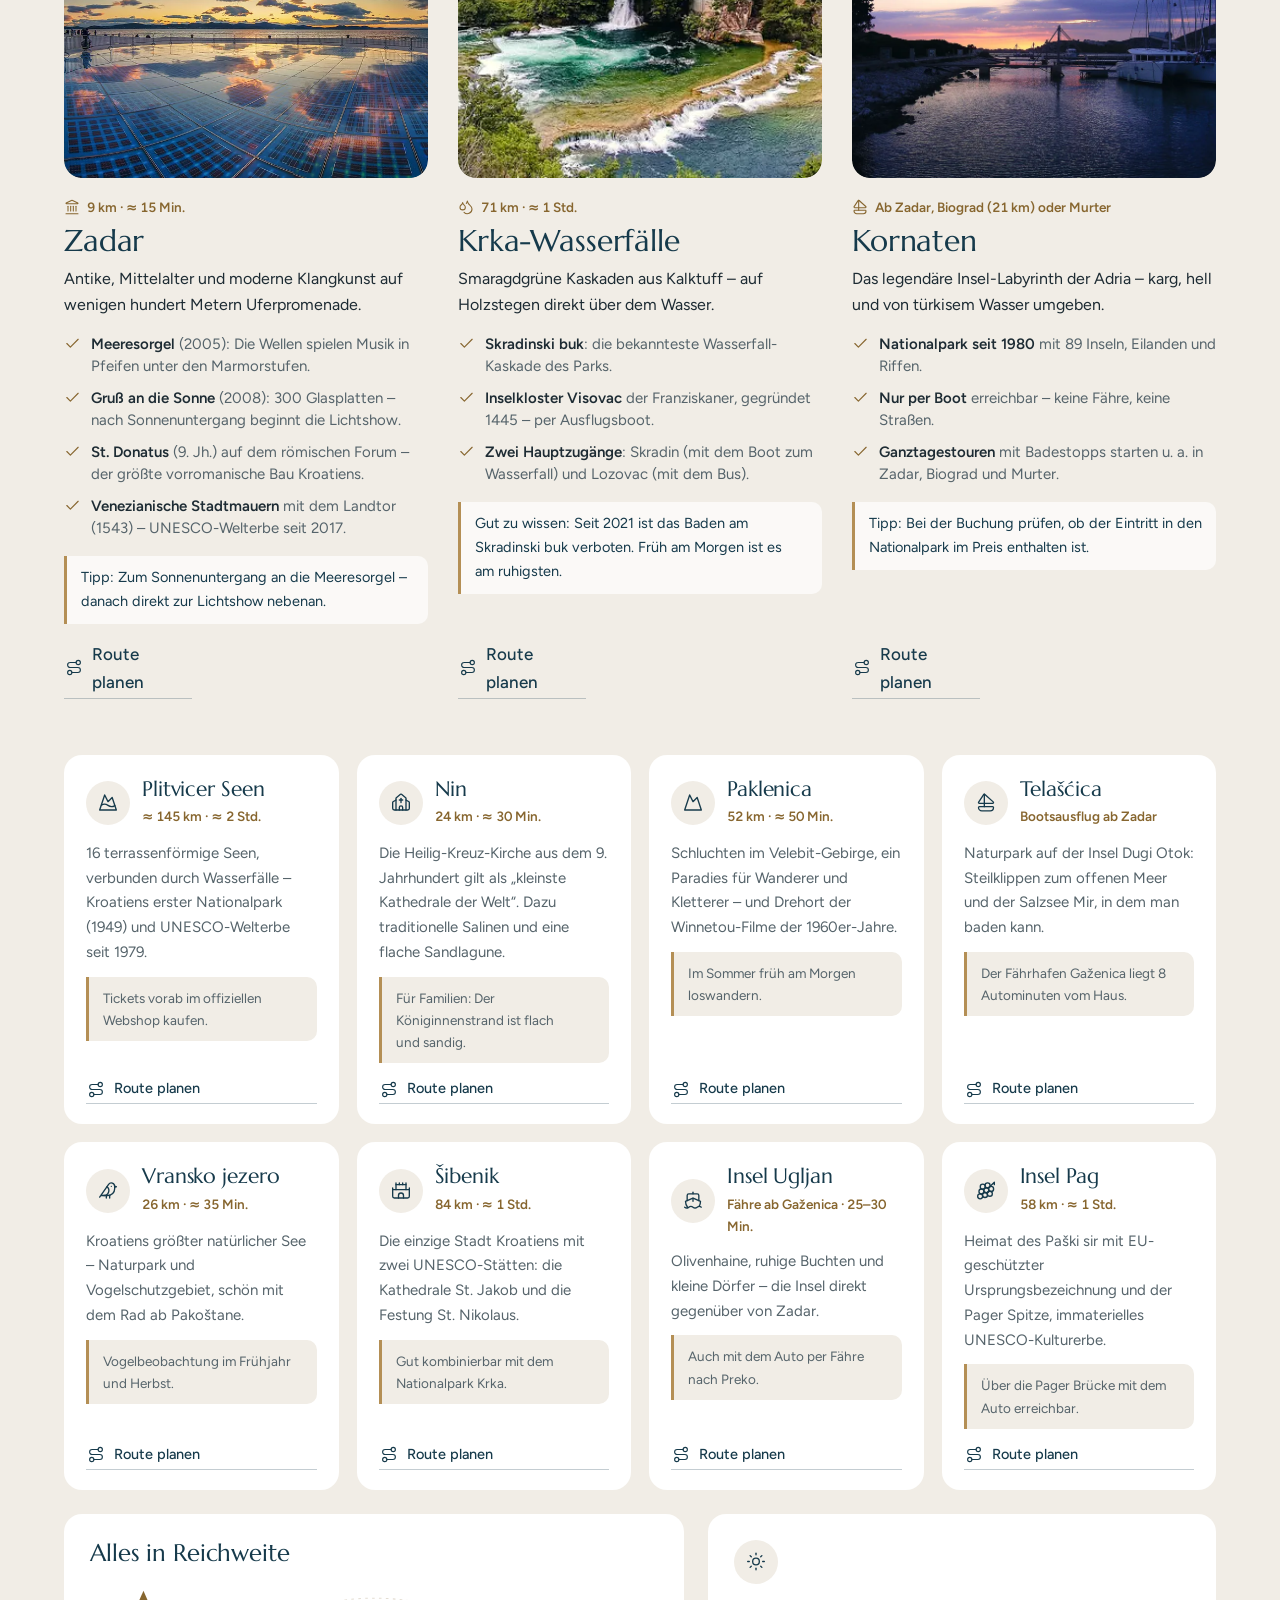
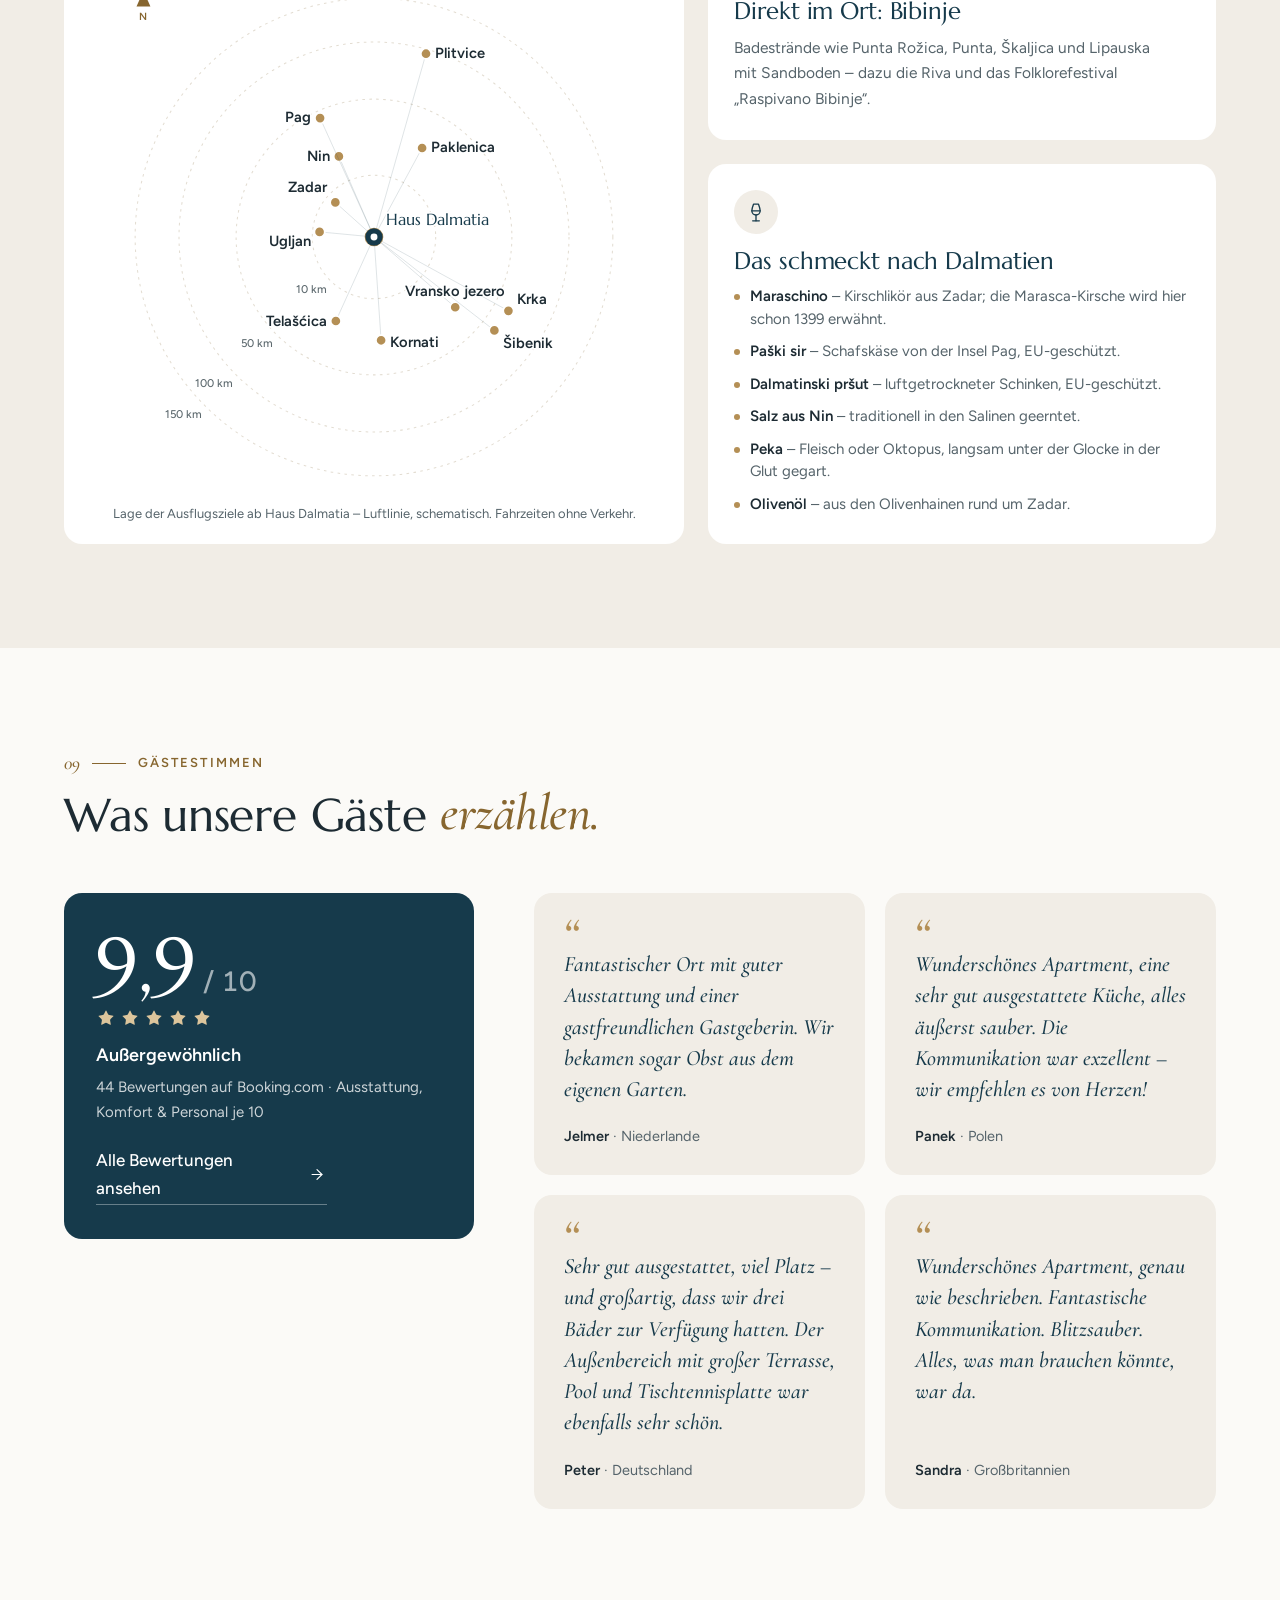
==== commit 743b7c8b: "HD-Bilder mit einheitlichem Farb-Look, Titelfilm neu, GSAP-Bewegung - werkzeuge/look.py: Haus-Dalmat" ====
--- a/index.html
+++ b/index.html
@@ -774,6 +774,7 @@
 }
 @media (prefers-reduced-motion: reduce){ .nav-links li{transition:none} }
 </style>
+<link rel="stylesheet" href="css/bewegung.css">
 
 <!-- Google: strukturierte Daten -->
 <script type="application/ld+json">
@@ -986,7 +987,7 @@
       </div>
     </div>
     <figure class="host">
-      <img src="bilder/web/pool-abend-800.webp" srcset="bilder/web/pool-abend-800.webp 800w, bilder/web/pool-abend-1400.webp 1400w" sizes="(max-width:980px) 100vw, 40vw" alt="Pool am Abend" data-i18n-alt="alt.pool2" loading="lazy" width="1400" height="866">
+      <img src="bilder/web/pool-abend-800.webp" srcset="bilder/web/pool-abend-800.webp 800w, bilder/web/pool-abend-1400.webp 1400w, bilder/web/pool-abend-1900.webp 1900w" sizes="(max-width:980px) 100vw, 40vw" alt="Pool am Abend" data-i18n-alt="alt.pool2" loading="lazy" width="1400" height="866">
       <figcaption class="host-in">
         <p class="q" data-i18n="wel.q">„Wir haben dieses Haus für Menschen gebaut, die Dalmatien so erleben wollen, wie wir es lieben – ruhig, herzlich und nah am Meer.“</p>
         <div class="sig">Marijana</div>
@@ -1007,7 +1008,7 @@
 
     <div class="apt-grid">
       <article class="apt" id="apt-more">
-        <div class="apt-img"><span class="apt-tag" data-i18n="more.tag">Für Familien &amp; Freunde</span><img class="zoom" src="bilder/web/apt-more-800.webp" srcset="bilder/web/apt-more-800.webp 800w, bilder/web/apt-more-1400.webp 1400w" sizes="(max-width:980px) 100vw, 50vw" data-full="bilder/web/apt-more-1400.webp" alt="Apartment More – Wohnbereich" data-i18n-alt="alt.more" loading="lazy" width="1400" height="933"></div>
+        <div class="apt-img"><span class="apt-tag" data-i18n="more.tag">Für Familien &amp; Freunde</span><img class="zoom" src="bilder/web/apt-more-800.webp" srcset="bilder/web/apt-more-800.webp 800w, bilder/web/apt-more-1400.webp 1400w, bilder/web/apt-more-2000.webp 2000w" sizes="(max-width:980px) 100vw, 50vw" data-full="bilder/web/apt-more-2000.webp" alt="Apartment More – Wohnbereich" data-i18n-alt="alt.more" loading="lazy" width="1400" height="933"></div>
         <div class="apt-body">
           <div class="apt-top"><h3>More</h3><span class="loc" data-i18n="more.loc">Erdgeschoss · 125 m²</span></div>
           <div class="meaning" data-i18n="more.meaning">more — das Meer</div>
@@ -1020,7 +1021,7 @@
       </article>
 
       <article class="apt" id="apt-maslina">
-        <div class="apt-img"><span class="apt-tag" data-i18n="maslina.tag">Ruhig &amp; geräumig</span><img class="zoom" src="bilder/web/apt-maslina-800.webp" srcset="bilder/web/apt-maslina-800.webp 800w, bilder/web/apt-maslina-1400.webp 1400w" sizes="(max-width:980px) 100vw, 50vw" data-full="bilder/web/apt-maslina-1400.webp" alt="Apartment Maslina – Wohnbereich" data-i18n-alt="alt.maslina" loading="lazy" width="1400" height="933"></div>
+        <div class="apt-img"><span class="apt-tag" data-i18n="maslina.tag">Ruhig &amp; geräumig</span><img class="zoom" src="bilder/web/apt-maslina-800.webp" srcset="bilder/web/apt-maslina-800.webp 800w, bilder/web/apt-maslina-1400.webp 1400w, bilder/web/apt-maslina-1900.webp 1900w" sizes="(max-width:980px) 100vw, 50vw" data-full="bilder/web/apt-maslina-1900.webp" alt="Apartment Maslina – Wohnbereich" data-i18n-alt="alt.maslina" loading="lazy" width="1400" height="933"></div>
         <div class="apt-body">
           <div class="apt-top"><h3>Maslina</h3><span class="loc" data-i18n="maslina.loc">Obergeschoss · 70 m²</span></div>
           <div class="meaning" data-i18n="maslina.meaning">maslina — die Olive</div>
@@ -1032,7 +1033,7 @@
       </article>
 
       <article class="apt" id="apt-riva">
-        <div class="apt-img"><span class="apt-tag" data-i18n="riva.tag">Zwei Schlafzimmer, zwei Bäder</span><img class="zoom" src="bilder/web/apt-riva-800.webp" srcset="bilder/web/apt-riva-800.webp 800w, bilder/web/apt-riva-1400.webp 1400w" sizes="(max-width:980px) 100vw, 50vw" data-full="bilder/web/apt-riva-1400.webp" alt="Apartment Riva – Wohnbereich" data-i18n-alt="alt.riva" loading="lazy" width="1400" height="933"></div>
+        <div class="apt-img"><span class="apt-tag" data-i18n="riva.tag">Zwei Schlafzimmer, zwei Bäder</span><img class="zoom" src="bilder/web/apt-riva-800.webp" srcset="bilder/web/apt-riva-800.webp 800w, bilder/web/apt-riva-1400.webp 1400w, bilder/web/apt-riva-1900.webp 1900w" sizes="(max-width:980px) 100vw, 50vw" data-full="bilder/web/apt-riva-1900.webp" alt="Apartment Riva – Wohnbereich" data-i18n-alt="alt.riva" loading="lazy" width="1400" height="933"></div>
         <div class="apt-body">
           <div class="apt-top"><h3>Riva</h3><span class="loc" data-i18n="riva.loc">Obergeschoss · 70 m²</span></div>
           <div class="meaning" data-i18n="riva.meaning">riva — die Uferpromenade</div>
@@ -1044,7 +1045,7 @@
       </article>
 
       <article class="apt" id="apt-zora">
-        <div class="apt-img"><span class="apt-tag" data-i18n="zora.tag">Für Paare</span><img class="zoom" src="bilder/web/apt-zora-800.webp" srcset="bilder/web/apt-zora-800.webp 800w, bilder/web/apt-zora-1400.webp 1400w" sizes="(max-width:980px) 100vw, 50vw" data-full="bilder/web/apt-zora-1400.webp" alt="Studio Zora – Wohnbereich" data-i18n-alt="alt.zora" loading="lazy" width="1400" height="933"></div>
+        <div class="apt-img"><span class="apt-tag" data-i18n="zora.tag">Für Paare</span><img class="zoom" src="bilder/web/apt-zora-800.webp" srcset="bilder/web/apt-zora-800.webp 800w, bilder/web/apt-zora-1400.webp 1400w, bilder/web/apt-zora-1900.webp 1900w" sizes="(max-width:980px) 100vw, 50vw" data-full="bilder/web/apt-zora-1900.webp" alt="Studio Zora – Wohnbereich" data-i18n-alt="alt.zora" loading="lazy" width="1400" height="933"></div>
         <div class="apt-body">
           <div class="apt-top"><h3>Zora</h3><span class="loc" data-i18n="zora.loc">Obergeschoss · 40 m²</span></div>
           <div class="meaning" data-i18n="zora.meaning">zora — die Morgenröte</div>
@@ -1090,9 +1091,9 @@
       </ul>
     </div>
     <div class="mosaic">
-      <div class="m"><img class="zoom" src="bilder/web/pool-800.webp" srcset="bilder/web/pool-800.webp 800w, bilder/web/pool-1400.webp 1400w" sizes="(max-width:980px) 55vw, 30vw" data-full="bilder/web/pool-1400.webp" alt="Beheizter Pool von Haus Dalmatia in Bibinje bei Zadar" data-i18n-alt="alt.pool1" loading="lazy" width="1400" height="1665"></div>
-      <div class="m"><img class="zoom" src="bilder/web/pool-abend-800.webp" data-full="bilder/web/pool-abend-1400.webp" alt="Pool am Abend" data-i18n-alt="alt.pool2" loading="lazy" width="800" height="495"></div>
-      <div class="m"><img class="zoom" src="bilder/web/spielplatz-800.webp" data-full="bilder/web/spielplatz-1400.webp" alt="Kinderspielplatz im Garten" data-i18n-alt="alt.spielplatz" loading="lazy" width="800" height="951"></div>
+      <div class="m"><img class="zoom" src="bilder/web/pool-800.webp" srcset="bilder/web/pool-800.webp 800w, bilder/web/pool-1400.webp 1400w, bilder/web/pool-1900.webp 1900w" sizes="(max-width:980px) 55vw, 30vw" data-full="bilder/web/pool-1900.webp" alt="Beheizter Pool von Haus Dalmatia in Bibinje bei Zadar" data-i18n-alt="alt.pool1" loading="lazy" width="1400" height="1665"></div>
+      <div class="m"><img class="zoom" src="bilder/web/pool-abend-800.webp" data-full="bilder/web/pool-abend-1900.webp" alt="Pool am Abend" data-i18n-alt="alt.pool2" loading="lazy" width="800" height="495"></div>
+      <div class="m"><img class="zoom" src="bilder/web/spielplatz-800.webp" data-full="bilder/web/spielplatz-1900.webp" alt="Kinderspielplatz im Garten" data-i18n-alt="alt.spielplatz" loading="lazy" width="800" height="951"></div>
     </div>
   </div>
   <div class="wrap">
@@ -1128,13 +1129,13 @@
     <div class="day-track" id="dayTrack" tabindex="0" role="group" aria-label="Ein Tag im Haus Dalmatia">
         <article class="day-card"><div class="day-img"><img src="bilder/web/hero-meerblick-960.webp" srcset="bilder/web/hero-meerblick-960.webp 960w, bilder/web/hero-meerblick-1600.webp 1600w" sizes="(max-width: 980px) 78vw, 30vw" alt="Meerblick vom Balkon – Haus Dalmatia, Bibinje" data-i18n-alt="alt.view" loading="lazy" decoding="async" width="800" height="1000"></div>
           <div class="day-txt"><span class="day-time">07:30</span><h3 data-i18n="day.1h">Erster Kaffee</h3><p data-i18n="day.1p">Auf Balkon oder Terrasse, wenn das Licht über Bibinje noch weich ist und der Garten im Morgenschatten liegt.</p></div></article>
-        <article class="day-card"><div class="day-img"><img src="bilder/web/strand-bibinje-800.webp" srcset="bilder/web/strand-bibinje-800.webp 800w, bilder/web/strand-bibinje-1400.webp 1400w" sizes="(max-width: 980px) 78vw, 30vw" alt="Kieselstrand in Bibinje" data-i18n-alt="alt.plaza" loading="lazy" decoding="async" width="800" height="1000"></div>
+        <article class="day-card"><div class="day-img"><img src="bilder/web/strand-bibinje-800.webp" srcset="bilder/web/strand-bibinje-800.webp 800w, bilder/web/strand-bibinje-1400.webp 1400w, bilder/web/strand-bibinje-1900.webp 1900w" sizes="(max-width: 980px) 78vw, 30vw" alt="Kieselstrand in Bibinje" data-i18n-alt="alt.plaza" loading="lazy" decoding="async" width="800" height="1000"></div>
           <div class="day-txt"><span class="day-time">10:00</span><h3 data-i18n="day.2h">Ans Meer</h3><p data-i18n="day.2p">Ein paar Gehminuten zu den Kieselstränden von Bibinje – zum Schwimmen, Schnorcheln oder für eine Runde auf dem SUP.</p></div></article>
-        <article class="day-card"><div class="day-img"><img src="bilder/web/pool-800.webp" srcset="bilder/web/pool-800.webp 800w, bilder/web/pool-1400.webp 1400w" sizes="(max-width: 980px) 78vw, 30vw" alt="Beheizter Pool von Haus Dalmatia in Bibinje bei Zadar" data-i18n-alt="alt.pool1" loading="lazy" decoding="async" width="800" height="1000"></div>
+        <article class="day-card"><div class="day-img"><img src="bilder/web/pool-800.webp" srcset="bilder/web/pool-800.webp 800w, bilder/web/pool-1400.webp 1400w, bilder/web/pool-1900.webp 1900w" sizes="(max-width: 980px) 78vw, 30vw" alt="Beheizter Pool von Haus Dalmatia in Bibinje bei Zadar" data-i18n-alt="alt.pool1" loading="lazy" decoding="async" width="800" height="1000"></div>
           <div class="day-txt"><span class="day-time">14:00</span><h3 data-i18n="day.3h">Siesta am Pool</h3><p data-i18n="day.3p">Wenn die Mittagshitze kommt: ein Sprung in den beheizten Pool, ein Buch im Schatten, die Kinder am Spielplatz.</p></div></article>
-        <article class="day-card"><div class="day-img"><img src="bilder/web/zadar-800.webp" srcset="bilder/web/zadar-800.webp 800w, bilder/web/zadar-1400.webp 1400w" sizes="(max-width: 980px) 78vw, 30vw" alt="Sonnenuntergang in Zadar" data-i18n-alt="alt.zadar" loading="lazy" decoding="async" width="800" height="1000"></div>
+        <article class="day-card"><div class="day-img"><img src="bilder/web/zadar-800.webp" srcset="bilder/web/zadar-800.webp 800w, bilder/web/zadar-1400.webp 1400w, bilder/web/zadar-1900.webp 1900w" sizes="(max-width: 980px) 78vw, 30vw" alt="Sonnenuntergang in Zadar" data-i18n-alt="alt.zadar" loading="lazy" decoding="async" width="800" height="1000"></div>
           <div class="day-txt"><span class="day-time">18:00</span><h3 data-i18n="day.4h">Altstadt Zadar</h3><p data-i18n="day.4p">In 15 Minuten in der Altstadt: das römische Forum, die Kathedrale St. Anastasia und Gassen aus weißem Kalkstein.</p></div></article>
-        <article class="day-card"><div class="day-img"><img src="bilder/web/pool-abend-800.webp" srcset="bilder/web/pool-abend-800.webp 800w, bilder/web/pool-abend-1400.webp 1400w" sizes="(max-width: 980px) 78vw, 30vw" alt="Pool am Abend" data-i18n-alt="alt.pool2" loading="lazy" decoding="async" width="800" height="1000"></div>
+        <article class="day-card"><div class="day-img"><img src="bilder/web/pool-abend-800.webp" srcset="bilder/web/pool-abend-800.webp 800w, bilder/web/pool-abend-1400.webp 1400w, bilder/web/pool-abend-1900.webp 1900w" sizes="(max-width: 980px) 78vw, 30vw" alt="Pool am Abend" data-i18n-alt="alt.pool2" loading="lazy" decoding="async" width="800" height="1000"></div>
           <div class="day-txt"><span class="day-time">20:30</span><h3 data-i18n="day.5h">Gruß an die Sonne</h3><p data-i18n="day.5p">Abends spielt in Zadar die Meeresorgel – oder Sie bleiben am Pool und sehen zu, wie der Himmel über der Adria glüht.</p></div></article>
     </div>
     <div class="wrap"><div class="day-bar" aria-hidden="true"><i id="dayBar"></i></div></div>
@@ -1152,16 +1153,16 @@
     <div class="gal-nav"><button type="button" id="galPrev" aria-label="Zurück"><svg class="ic"><use href="#i-arrow"/></svg></button><button type="button" id="galNext" aria-label="Weiter"><svg class="ic"><use href="#i-arrow"/></svg></button></div>
   </div>
   <div class="gal-track" id="galTrack">
-      <figure class="gal-item"><div class="gi"><img class="zoom" src="bilder/web/hero-meerblick-960.webp" data-full="bilder/web/hero-meerblick-1600.webp" alt="Meerblick vom Balkon – Haus Dalmatia, Bibinje" data-i18n-alt="alt.view" loading="lazy" width="1600" height="1067" draggable="false"></div><figcaption><b>01</b><span data-i18n="alt.view">Meerblick vom Balkon</span></figcaption></figure>
-      <figure class="gal-item tall"><div class="gi"><img class="zoom" src="bilder/web/pool-800.webp" data-full="bilder/web/pool-1400.webp" alt="Beheizter Pool von Haus Dalmatia in Bibinje bei Zadar" data-i18n-alt="alt.pool1" loading="lazy" width="1400" height="1665" draggable="false"></div><figcaption><b>02</b><span data-i18n="alt.pool1">Beheizter Pool vor dem Haus</span></figcaption></figure>
-      <figure class="gal-item"><div class="gi"><img class="zoom" src="bilder/web/apt-more-800.webp" data-full="bilder/web/apt-more-1400.webp" alt="Apartment More – Wohnbereich" data-i18n-alt="alt.more" loading="lazy" width="1400" height="933" draggable="false"></div><figcaption><b>03</b><span data-i18n="alt.more">Apartment More – Wohnbereich</span></figcaption></figure>
-      <figure class="gal-item"><div class="gi"><img class="zoom" src="bilder/web/pool-abend-800.webp" data-full="bilder/web/pool-abend-1400.webp" alt="Pool am Abend" data-i18n-alt="alt.pool2" loading="lazy" width="1400" height="865" draggable="false"></div><figcaption><b>04</b><span data-i18n="alt.pool2">Pool am Abend</span></figcaption></figure>
-      <figure class="gal-item"><div class="gi"><img class="zoom" src="bilder/web/apt-maslina-800.webp" data-full="bilder/web/apt-maslina-1400.webp" alt="Apartment Maslina – Wohnbereich" data-i18n-alt="alt.maslina" loading="lazy" width="1400" height="932" draggable="false"></div><figcaption><b>05</b><span data-i18n="alt.maslina">Apartment Maslina – Wohnbereich</span></figcaption></figure>
-      <figure class="gal-item tall"><div class="gi"><img class="zoom" src="bilder/web/spielplatz-800.webp" data-full="bilder/web/spielplatz-1400.webp" alt="Kinderspielplatz im Garten" data-i18n-alt="alt.spielplatz" loading="lazy" width="1400" height="1665" draggable="false"></div><figcaption><b>06</b><span data-i18n="alt.spielplatz">Kinderspielplatz im Garten</span></figcaption></figure>
-      <figure class="gal-item"><div class="gi"><img class="zoom" src="bilder/web/apt-riva-800.webp" data-full="bilder/web/apt-riva-1400.webp" alt="Apartment Riva – Wohnbereich" data-i18n-alt="alt.riva" loading="lazy" width="1400" height="932" draggable="false"></div><figcaption><b>07</b><span data-i18n="alt.riva">Apartment Riva – Wohnbereich</span></figcaption></figure>
-      <figure class="gal-item"><div class="gi"><img class="zoom" src="bilder/web/apt-zora-800.webp" data-full="bilder/web/apt-zora-1400.webp" alt="Studio Zora – Wohnbereich" data-i18n-alt="alt.zora" loading="lazy" width="1400" height="932" draggable="false"></div><figcaption><b>08</b><span data-i18n="alt.zora">Studio Zora – Wohnbereich</span></figcaption></figure>
-      <figure class="gal-item tall"><div class="gi"><img class="zoom" src="bilder/web/strand-bibinje-800.webp" data-full="bilder/web/strand-bibinje-1400.webp" alt="Kieselstrand in Bibinje" data-i18n-alt="alt.plaza" loading="lazy" width="1400" height="1400" draggable="false"></div><figcaption><b>09</b><span data-i18n="alt.plaza">Kieselstrand in Bibinje</span></figcaption></figure>
-      <figure class="gal-item tall"><div class="gi"><img class="zoom" src="bilder/web/wassersport-800.webp" data-full="bilder/web/wassersport-1400.webp" alt="Wassersport vor Bibinje" data-i18n-alt="alt.padobran" loading="lazy" width="1400" height="1400" draggable="false"></div><figcaption><b>10</b><span data-i18n="alt.padobran">Wassersport vor Bibinje</span></figcaption></figure>
+      <figure class="gal-item"><div class="gi"><img class="zoom" src="bilder/web/hero-meerblick-960.webp" data-full="bilder/web/hero-meerblick-2200.webp" alt="Meerblick vom Balkon – Haus Dalmatia, Bibinje" data-i18n-alt="alt.view" loading="lazy" width="1600" height="1067" draggable="false"></div><figcaption><b>01</b><span data-i18n="alt.view">Meerblick vom Balkon</span></figcaption></figure>
+      <figure class="gal-item tall"><div class="gi"><img class="zoom" src="bilder/web/pool-800.webp" data-full="bilder/web/pool-1900.webp" alt="Beheizter Pool von Haus Dalmatia in Bibinje bei Zadar" data-i18n-alt="alt.pool1" loading="lazy" width="1400" height="1665" draggable="false"></div><figcaption><b>02</b><span data-i18n="alt.pool1">Beheizter Pool vor dem Haus</span></figcaption></figure>
+      <figure class="gal-item"><div class="gi"><img class="zoom" src="bilder/web/apt-more-800.webp" data-full="bilder/web/apt-more-2000.webp" alt="Apartment More – Wohnbereich" data-i18n-alt="alt.more" loading="lazy" width="1400" height="933" draggable="false"></div><figcaption><b>03</b><span data-i18n="alt.more">Apartment More – Wohnbereich</span></figcaption></figure>
+      <figure class="gal-item"><div class="gi"><img class="zoom" src="bilder/web/pool-abend-800.webp" data-full="bilder/web/pool-abend-1900.webp" alt="Pool am Abend" data-i18n-alt="alt.pool2" loading="lazy" width="1400" height="865" draggable="false"></div><figcaption><b>04</b><span data-i18n="alt.pool2">Pool am Abend</span></figcaption></figure>
+      <figure class="gal-item"><div class="gi"><img class="zoom" src="bilder/web/apt-maslina-800.webp" data-full="bilder/web/apt-maslina-1900.webp" alt="Apartment Maslina – Wohnbereich" data-i18n-alt="alt.maslina" loading="lazy" width="1400" height="932" draggable="false"></div><figcaption><b>05</b><span data-i18n="alt.maslina">Apartment Maslina – Wohnbereich</span></figcaption></figure>
+      <figure class="gal-item tall"><div class="gi"><img class="zoom" src="bilder/web/spielplatz-800.webp" data-full="bilder/web/spielplatz-1900.webp" alt="Kinderspielplatz im Garten" data-i18n-alt="alt.spielplatz" loading="lazy" width="1400" height="1665" draggable="false"></div><figcaption><b>06</b><span data-i18n="alt.spielplatz">Kinderspielplatz im Garten</span></figcaption></figure>
+      <figure class="gal-item"><div class="gi"><img class="zoom" src="bilder/web/apt-riva-800.webp" data-full="bilder/web/apt-riva-1900.webp" alt="Apartment Riva – Wohnbereich" data-i18n-alt="alt.riva" loading="lazy" width="1400" height="932" draggable="false"></div><figcaption><b>07</b><span data-i18n="alt.riva">Apartment Riva – Wohnbereich</span></figcaption></figure>
+      <figure class="gal-item"><div class="gi"><img class="zoom" src="bilder/web/apt-zora-800.webp" data-full="bilder/web/apt-zora-1900.webp" alt="Studio Zora – Wohnbereich" data-i18n-alt="alt.zora" loading="lazy" width="1400" height="932" draggable="false"></div><figcaption><b>08</b><span data-i18n="alt.zora">Studio Zora – Wohnbereich</span></figcaption></figure>
+      <figure class="gal-item tall"><div class="gi"><img class="zoom" src="bilder/web/strand-bibinje-800.webp" data-full="bilder/web/strand-bibinje-1900.webp" alt="Kieselstrand in Bibinje" data-i18n-alt="alt.plaza" loading="lazy" width="1400" height="1400" draggable="false"></div><figcaption><b>09</b><span data-i18n="alt.plaza">Kieselstrand in Bibinje</span></figcaption></figure>
+      <figure class="gal-item tall"><div class="gi"><img class="zoom" src="bilder/web/wassersport-800.webp" data-full="bilder/web/wassersport-1900.webp" alt="Wassersport vor Bibinje" data-i18n-alt="alt.padobran" loading="lazy" width="1400" height="1400" draggable="false"></div><figcaption><b>10</b><span data-i18n="alt.padobran">Wassersport vor Bibinje</span></figcaption></figure>
   </div>
 </section>
 
@@ -1189,7 +1190,7 @@
 <section class="section lage" id="lage">
   <div class="wrap">
     <div class="lage-img">
-      <img class="zoom" src="bilder/web/strand-bibinje-800.webp" srcset="bilder/web/strand-bibinje-800.webp 800w, bilder/web/strand-bibinje-1400.webp 1400w" sizes="(max-width:980px) 100vw, 50vw" data-full="bilder/web/strand-bibinje-1400.webp" alt="Kieselstrand in Bibinje" data-i18n-alt="alt.plaza" loading="lazy" width="1400" height="1400">
+      <img class="zoom" src="bilder/web/strand-bibinje-800.webp" srcset="bilder/web/strand-bibinje-800.webp 800w, bilder/web/strand-bibinje-1400.webp 1400w, bilder/web/strand-bibinje-1900.webp 1900w" sizes="(max-width:980px) 100vw, 50vw" data-full="bilder/web/strand-bibinje-1900.webp" alt="Kieselstrand in Bibinje" data-i18n-alt="alt.plaza" loading="lazy" width="1400" height="1400">
       <span class="chip"><svg class="ic"><use href="#i-pin"/></svg>Bibinje · Zadar</span>
     </div>
     <div>
@@ -1233,7 +1234,7 @@
         <a class="link" href="https://www.google.com/maps/dir/?api=1&amp;origin=44.0744,15.2858&amp;destination=44.117,15.22" target="_blank" rel="noopener"><svg class="ic"><use href="#i-route"/></svg><span data-i18n="ex.route">Route planen</span></a>
       </article>
       <article class="xf">
-        <div class="xf-img"><img src="bilder/web/krka-800.webp" alt="Skradinski-Buk-Wasserfälle im Nationalpark Krka" data-i18n-alt="alt.krka" loading="lazy" width="800" height="271"><span class="xf-tag" data-i18n="ex.np">Nationalpark</span></div>
+        <div class="xf-img"><img src="bilder/web/krka-800.webp" srcset="bilder/web/krka-800.webp 800w, bilder/web/krka-1400.webp 1400w, bilder/web/krka-1900.webp 1900w" sizes="(max-width: 980px) 100vw, 420px" alt="Skradinski-Buk-Wasserfälle im Nationalpark Krka" data-i18n-alt="alt.krka" loading="lazy" width="800" height="271"><span class="xf-tag" data-i18n="ex.np">Nationalpark</span></div>
         <span class="chip"><svg class="ic"><use href="#i-droplets"/></svg><span data-i18n="ex.krka.chip">71 km · ≈ 1 Std.</span></span>
         <h3 data-i18n="ex.krka.h">Krka-Wasserfälle</h3>
         <p class="lead2" data-i18n="ex.krka.lead">Smaragdgrüne Kaskaden aus Kalktuff – auf Holzstegen direkt über dem Wasser.</p>
@@ -1242,7 +1243,7 @@
         <a class="link" href="https://www.google.com/maps/dir/?api=1&amp;origin=44.0744,15.2858&amp;destination=43.8178,15.9233" target="_blank" rel="noopener"><svg class="ic"><use href="#i-route"/></svg><span data-i18n="ex.route">Route planen</span></a>
       </article>
       <article class="xf">
-        <div class="xf-img"><img src="bilder/web/kornati-800.webp" alt="Inselwelt des Nationalparks Kornati" data-i18n-alt="alt.kornati" loading="lazy" width="800" height="600"><span class="xf-tag" data-i18n="ex.np">Nationalpark</span></div>
+        <div class="xf-img"><img src="bilder/web/kornati-800.webp" srcset="bilder/web/kornati-800.webp 800w, bilder/web/kornati-1400.webp 1400w, bilder/web/kornati-1900.webp 1900w" sizes="(max-width: 980px) 100vw, 420px" alt="Inselwelt des Nationalparks Kornati" data-i18n-alt="alt.kornati" loading="lazy" width="800" height="600"><span class="xf-tag" data-i18n="ex.np">Nationalpark</span></div>
         <span class="chip"><svg class="ic"><use href="#i-sailboat"/></svg><span data-i18n="ex.kornati.chip">Ab Zadar, Biograd (21 km) oder Murter</span></span>
         <h3 data-i18n="ex.kornati.h">Kornaten</h3>
         <p class="lead2" data-i18n="ex.kornati.lead">Das legendäre Insel-Labyrinth der Adria – karg, hell und von türkisem Wasser umgeben.</p>
@@ -2611,5 +2612,9 @@
   });
 })();
 </script>
+<!-- Bewegung beim Scrollen: GSAP 3.13 + ScrollTrigger (lokal; „Standard no charge“-Lizenz von GreenSock) -->
+<script src="js/gsap.min.js" defer></script>
+<script src="js/ScrollTrigger.min.js" defer></script>
+<script src="js/bewegung.js" defer></script>
 </body>
 </html>
--- a/css/bewegung.css
+++ b/css/bewegung.css
@@ -0,0 +1,9 @@
+/* Haus Dalmatia · Bewegung mit GSAP – gilt nur, wenn js/bewegung.js läuft (html.hd-gsap) */
+/* Bildtiefe über eigene Eigenschaften scale/translate, damit der Hover-Zoom (transform) erhalten bleibt */
+.hd-gsap .apt-img img,.hd-gsap .xf-img img,.hd-gsap .mosaic .m img{scale:1.08;translate:0 var(--py,0%)}
+/* Lichtschein unter dem Mauszeiger */
+.hd-gsap .benefit{position:relative;overflow:hidden;isolation:isolate}
+.hd-gsap .benefit > *{position:relative;z-index:1}
+.hd-gsap .benefit:before{content:'';position:absolute;inset:0;z-index:0;pointer-events:none;opacity:0;transition:opacity .45s;
+  background:radial-gradient(360px circle at var(--mx,50%) var(--my,50%),rgba(220,197,156,.16),transparent 62%)}
+.hd-gsap .benefit.lit:before{opacity:1}
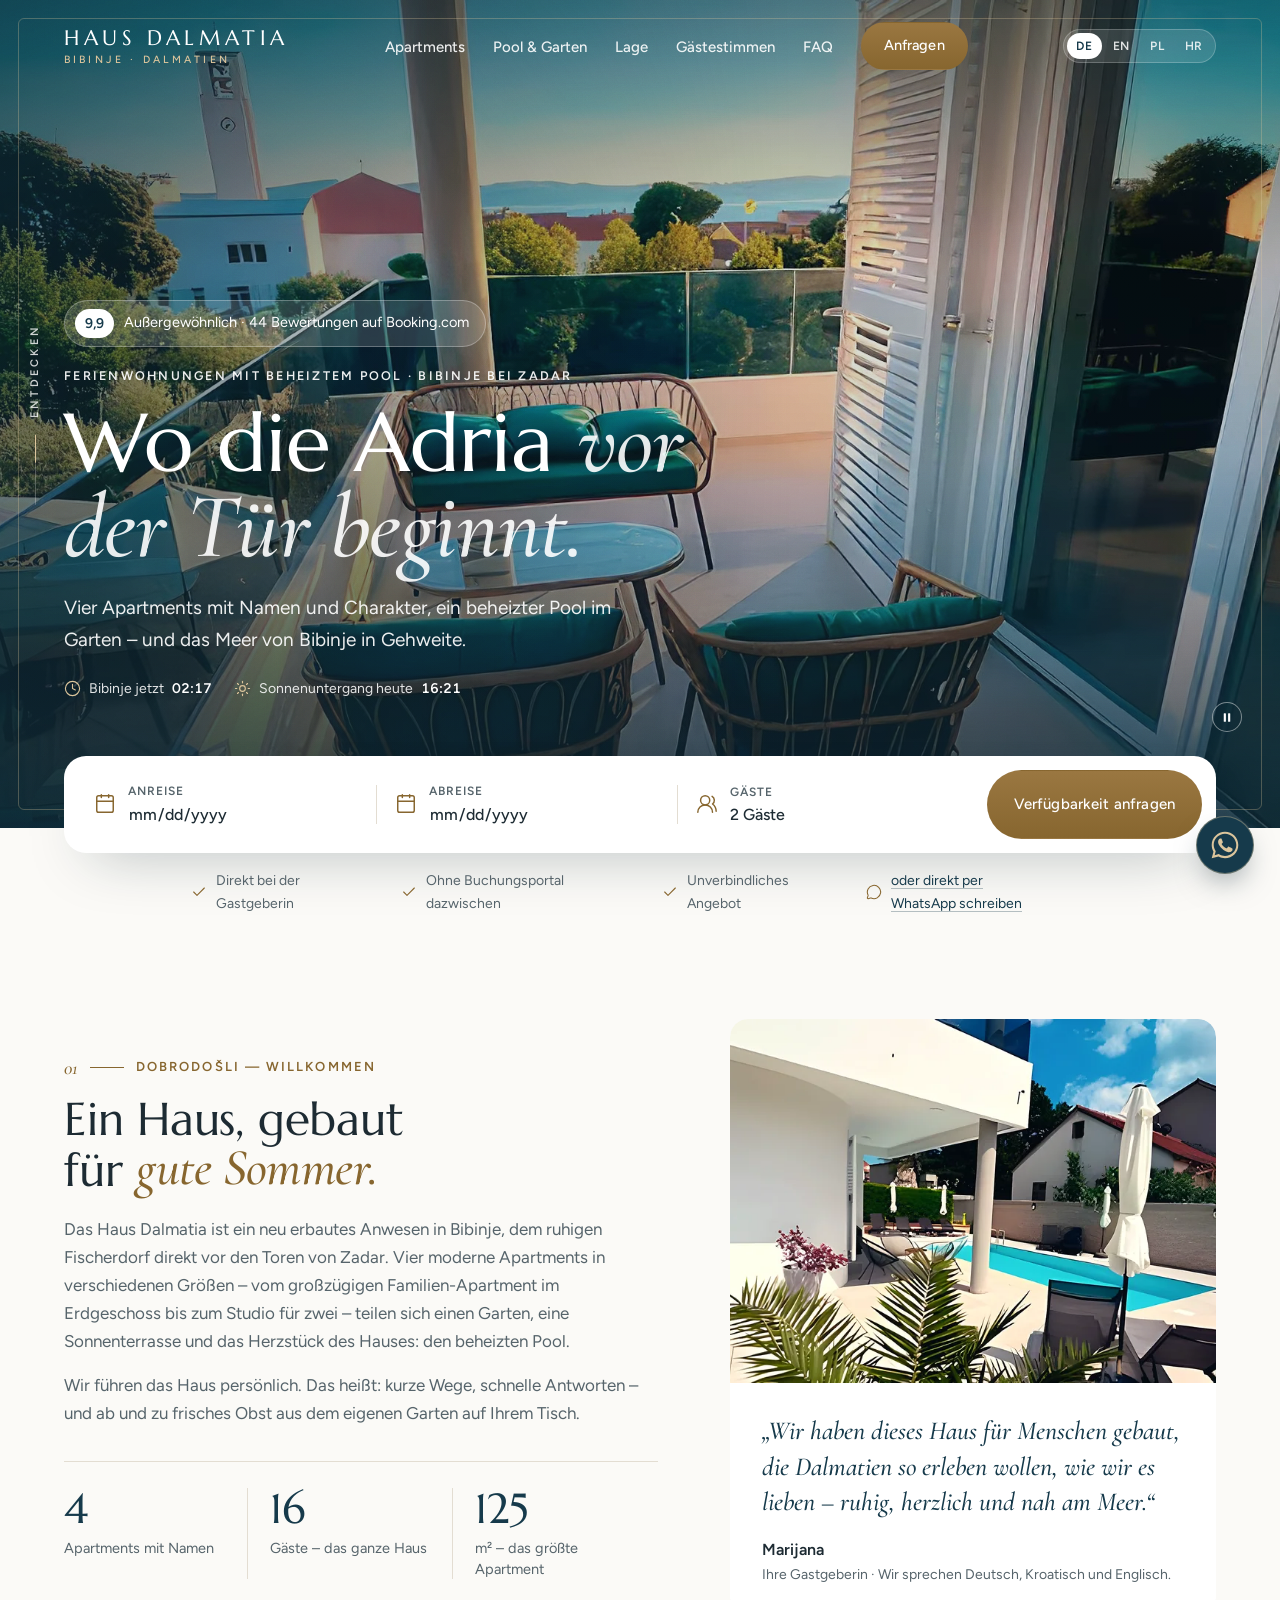
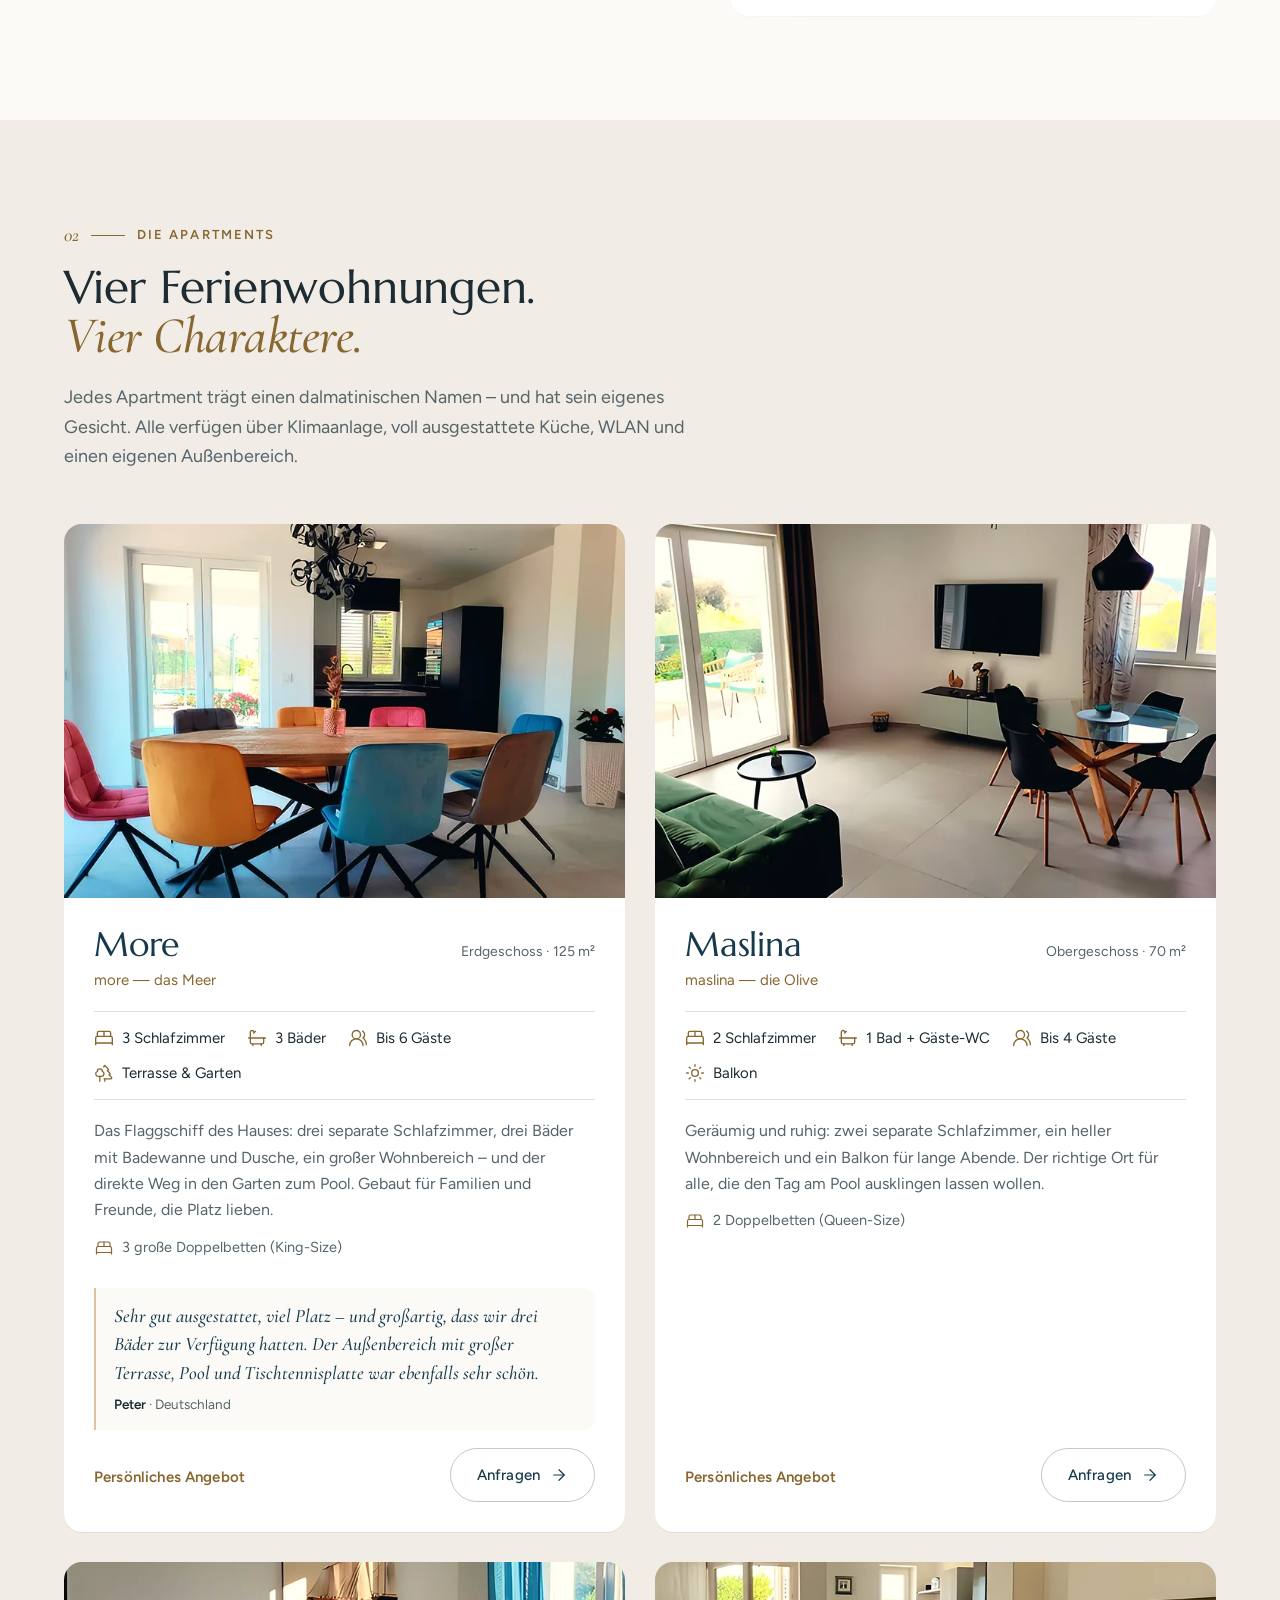
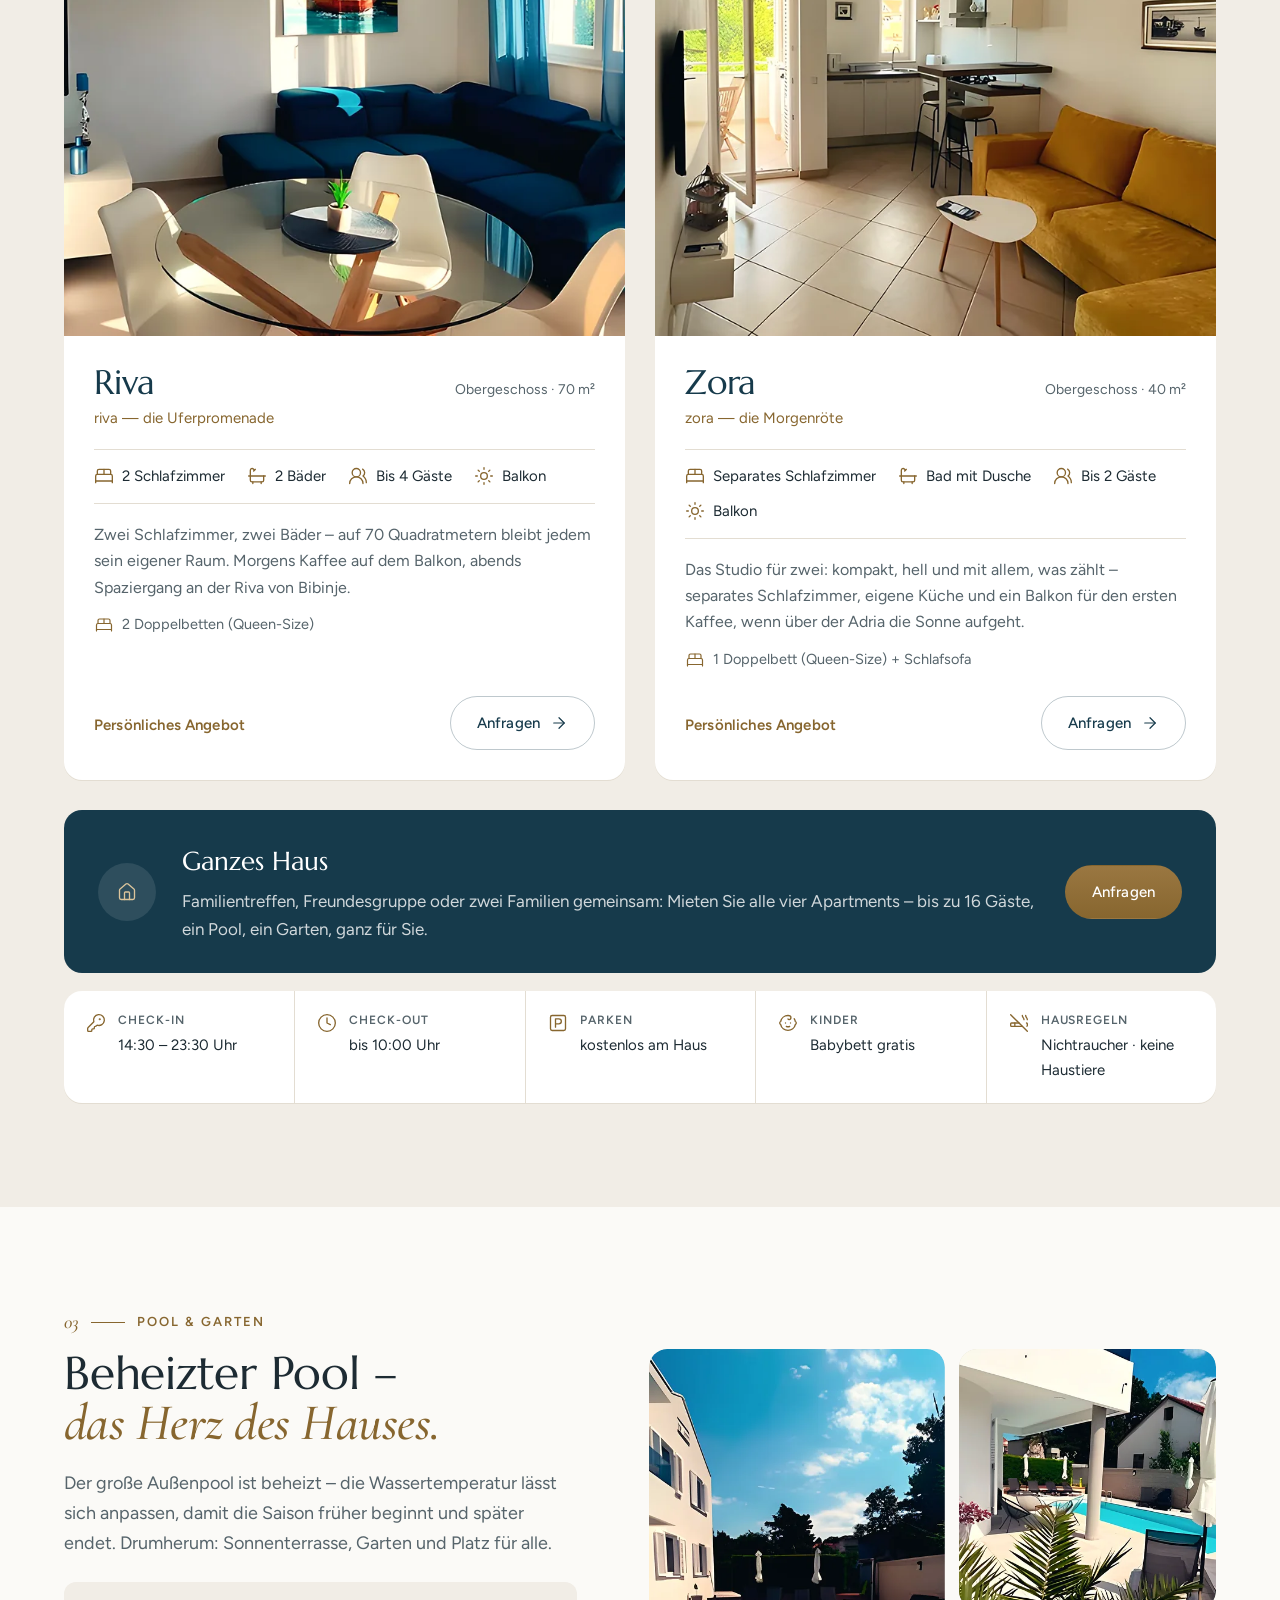
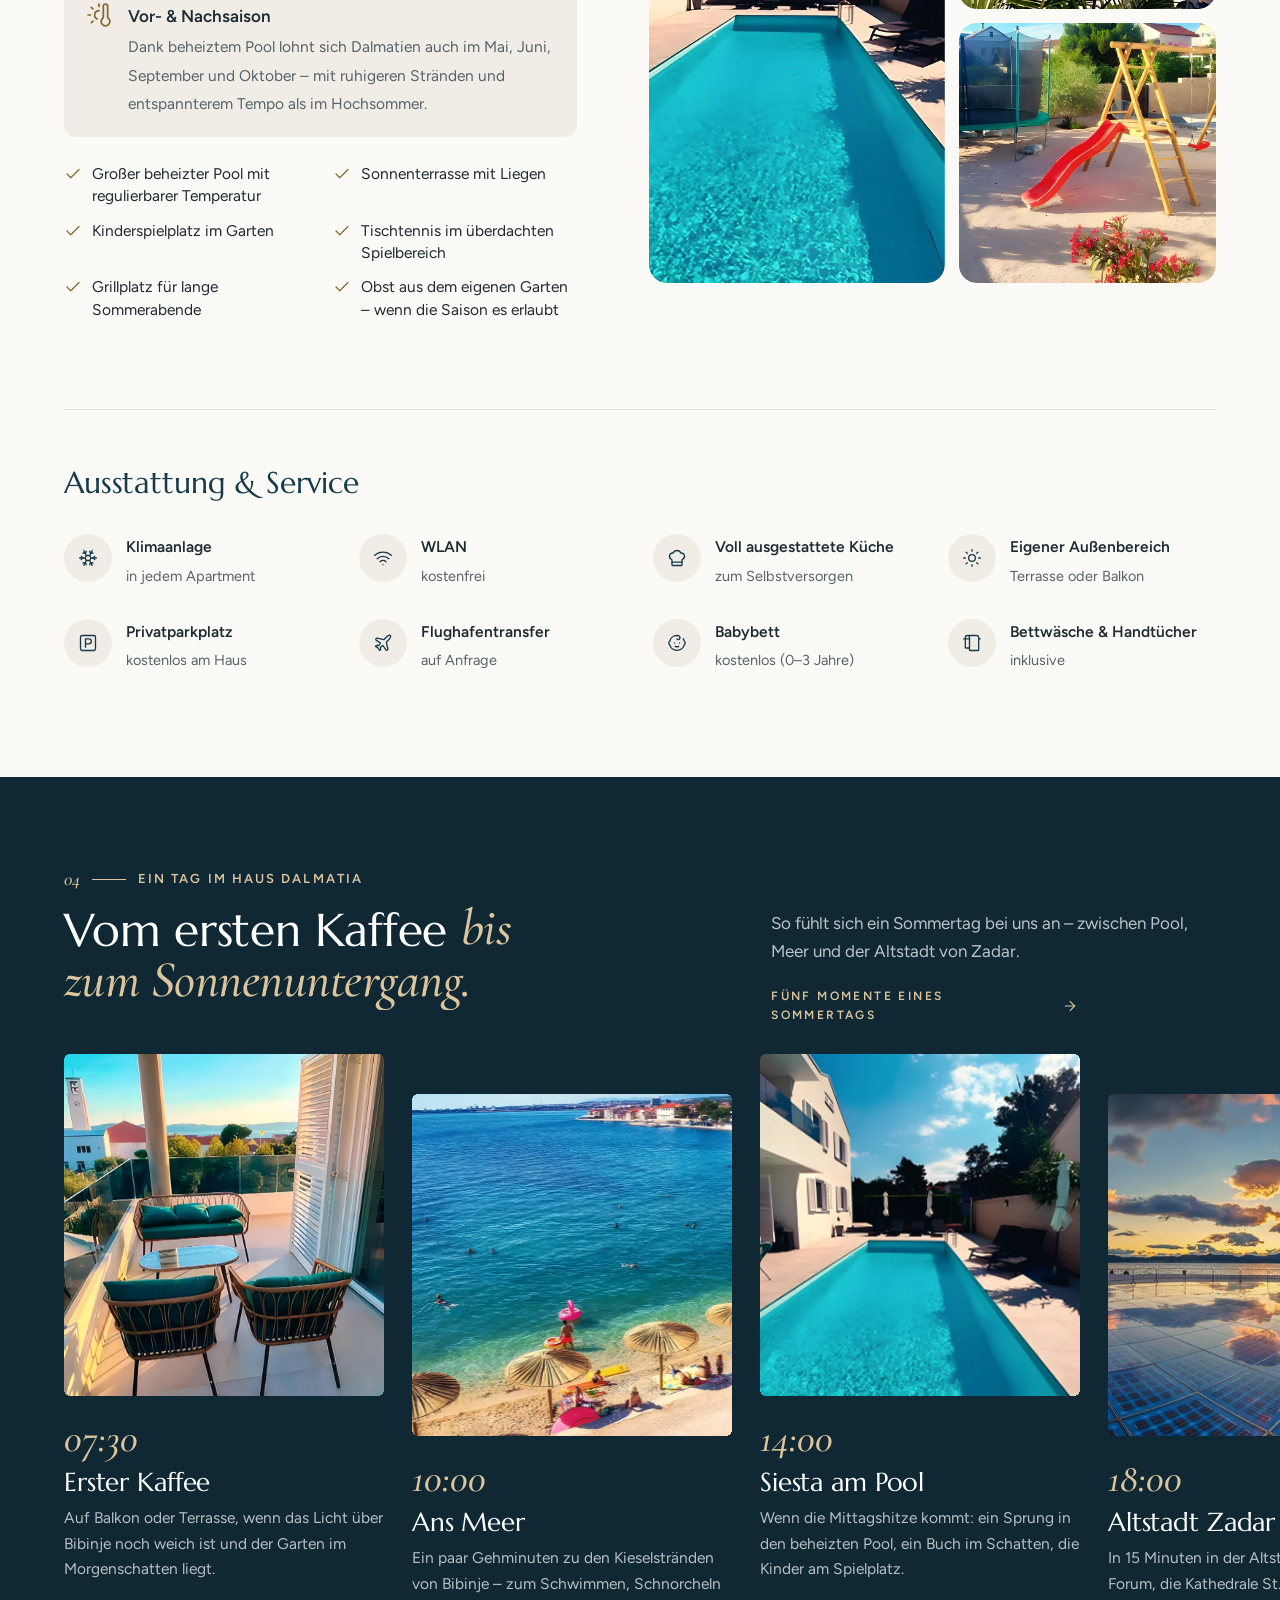
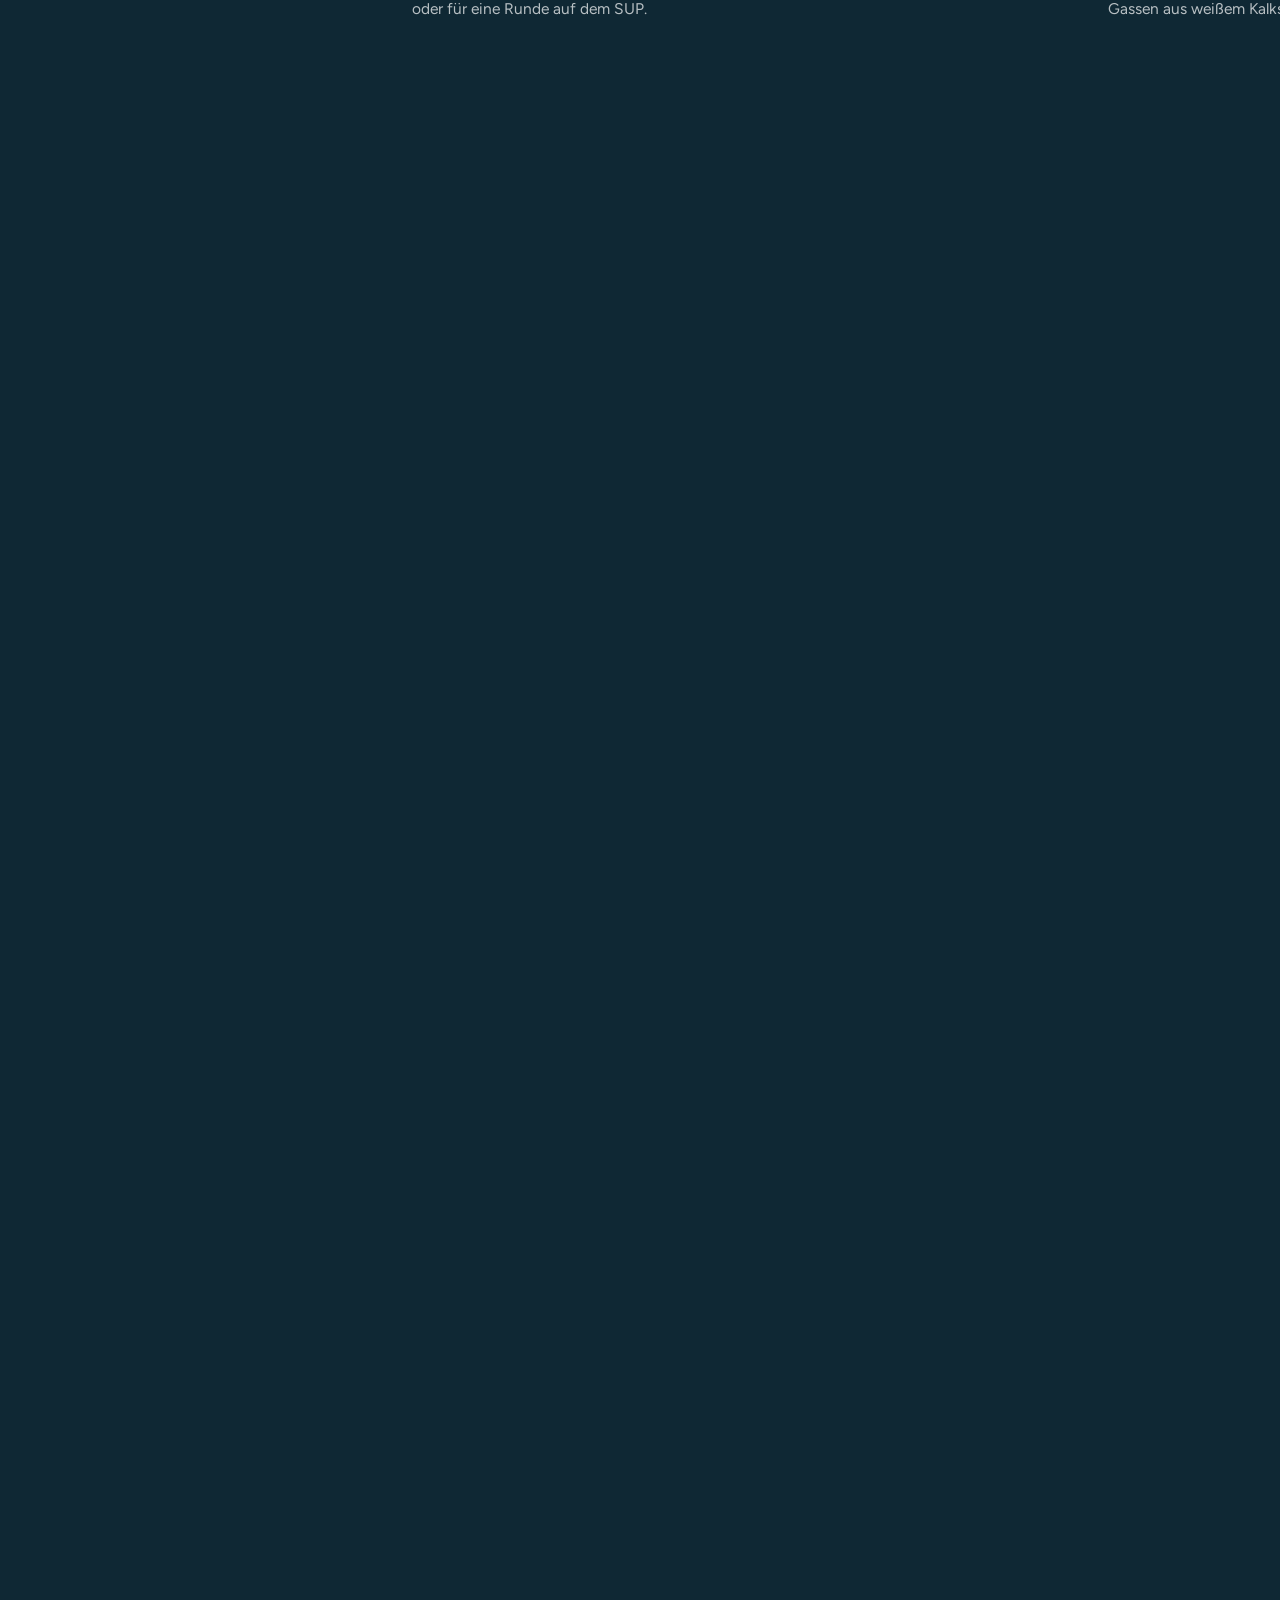
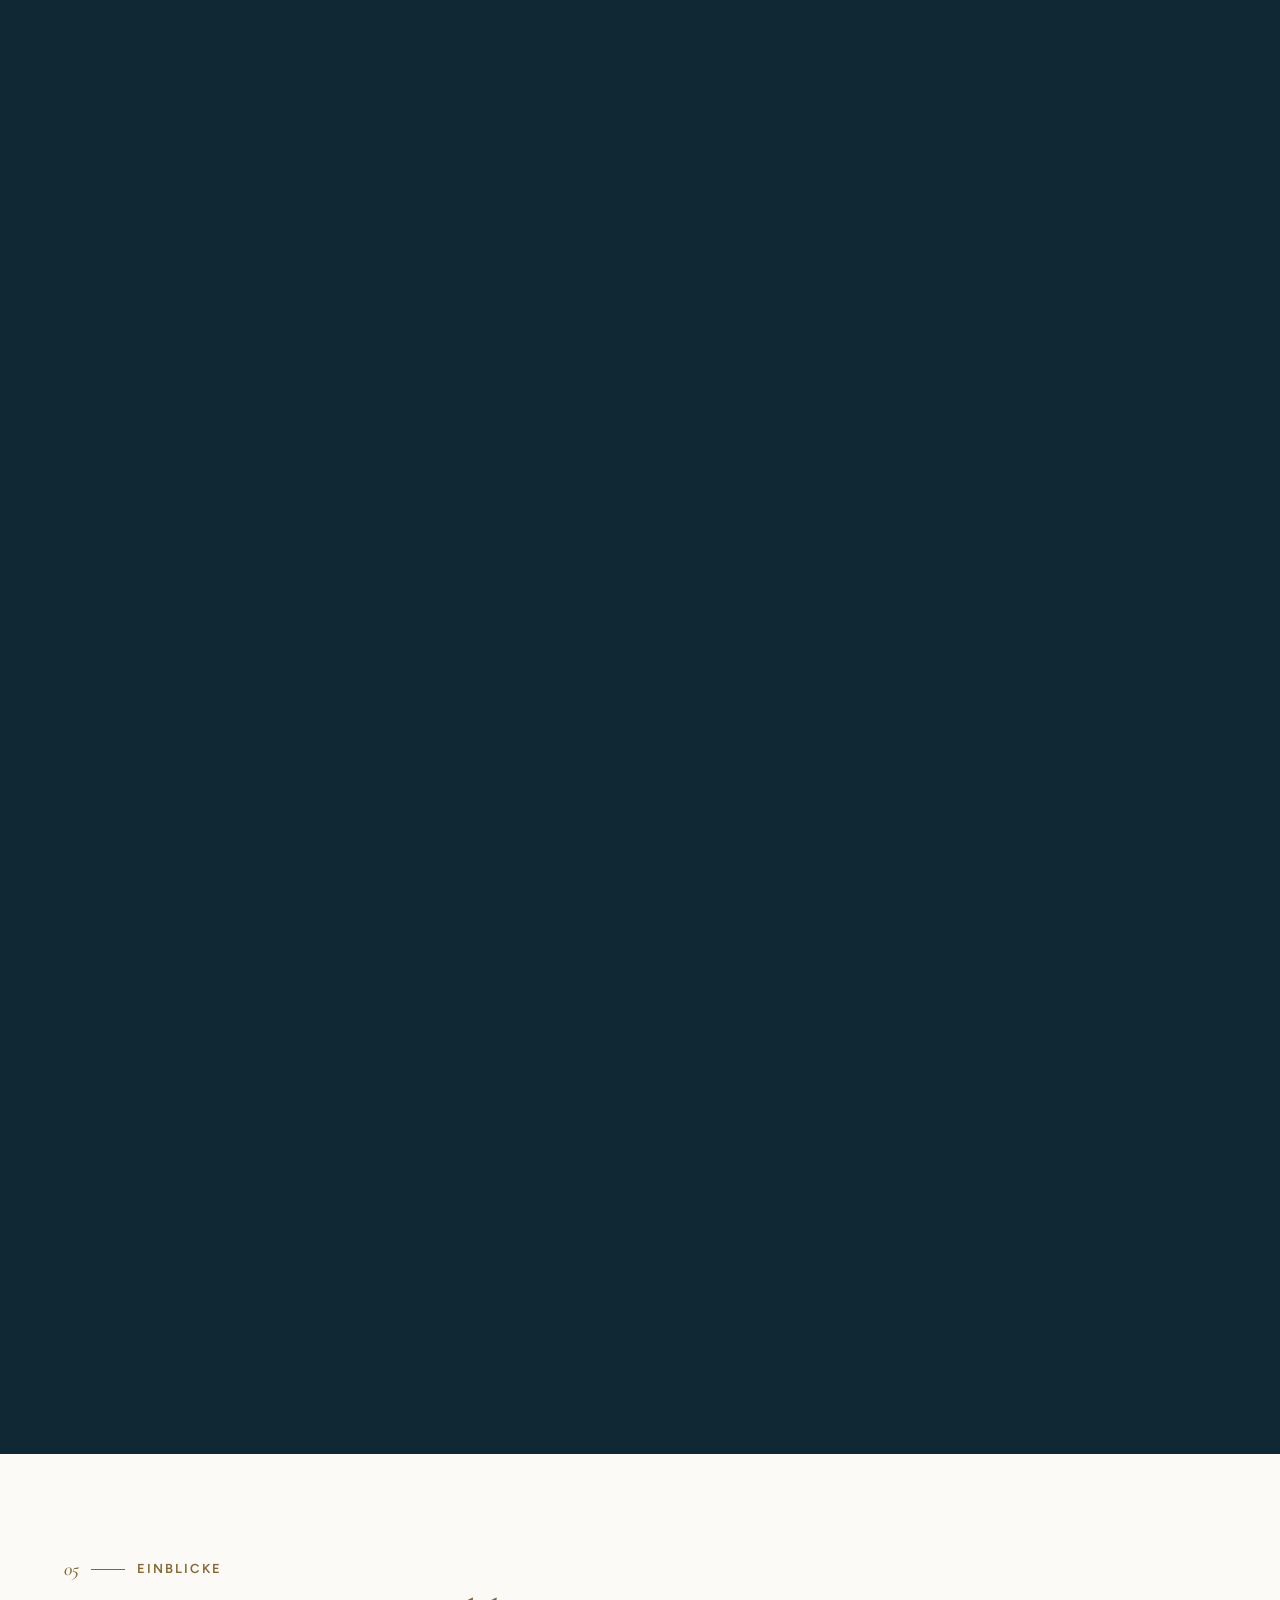
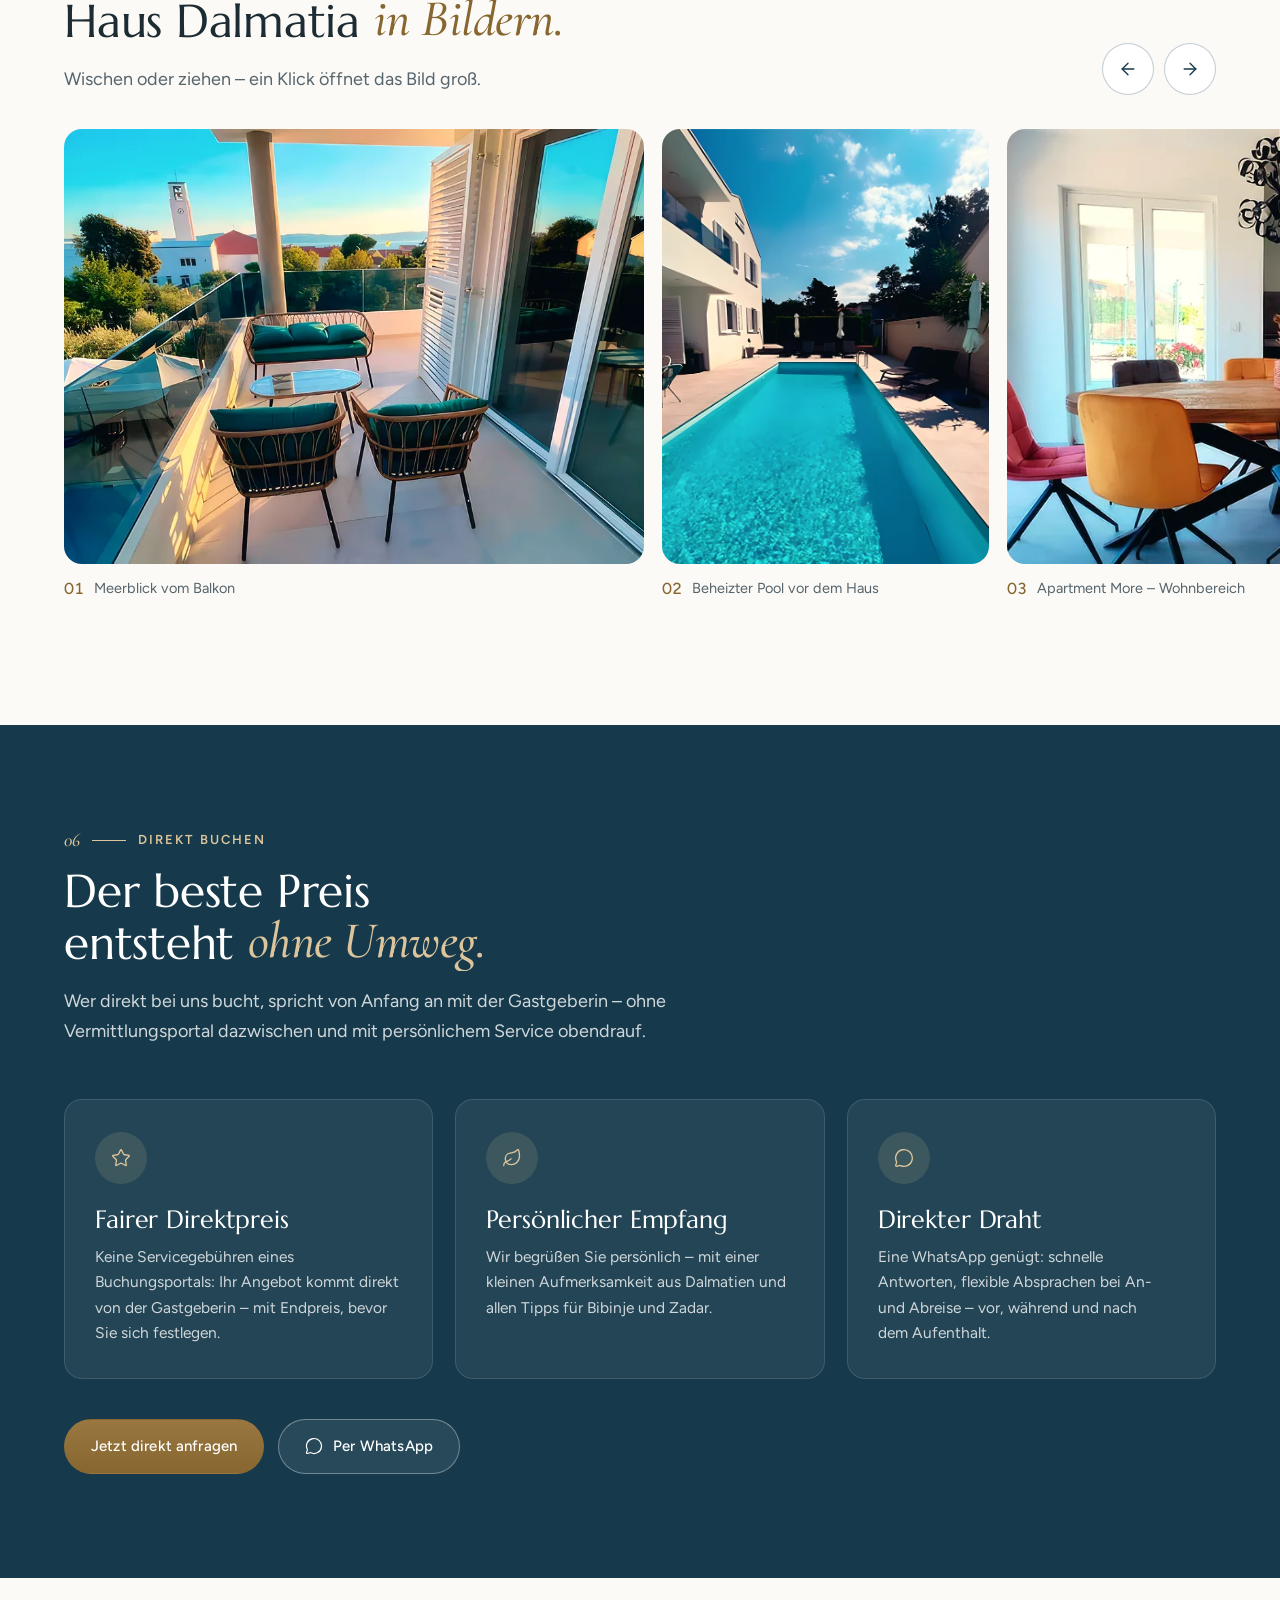
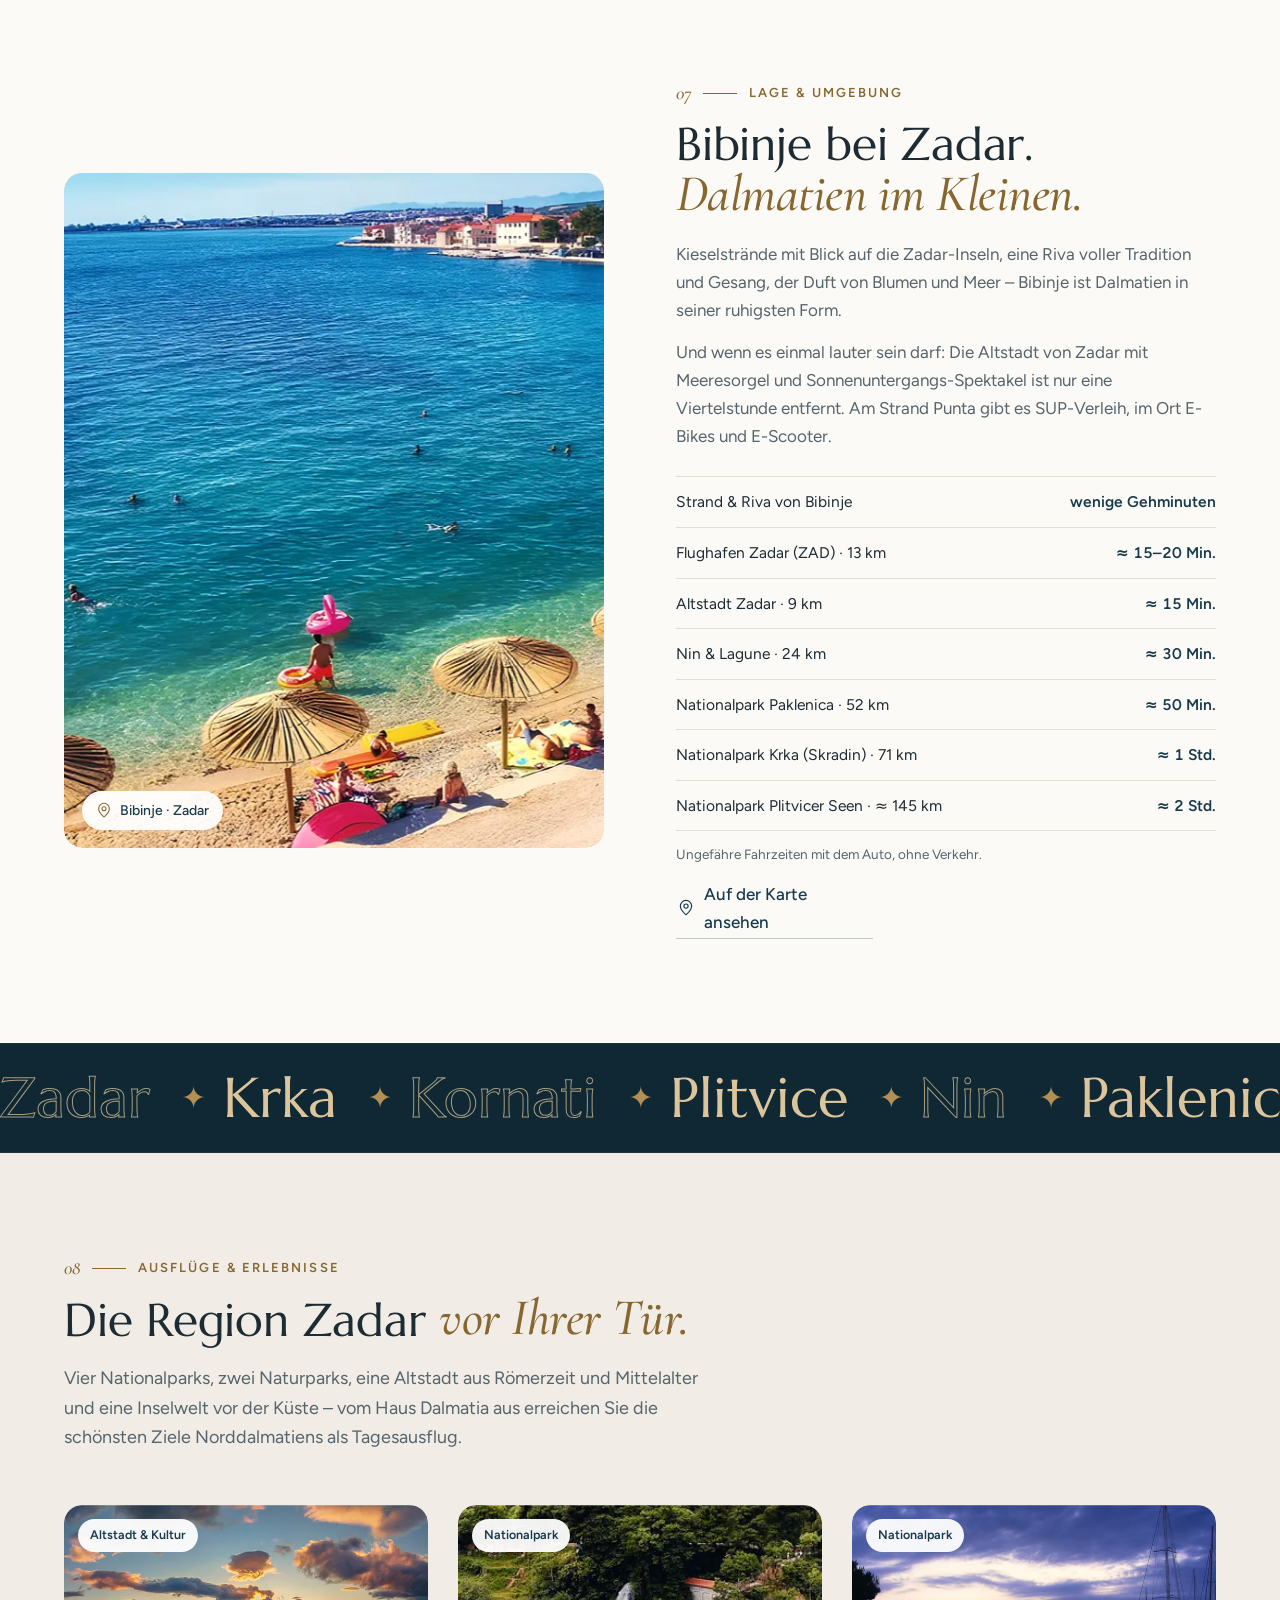
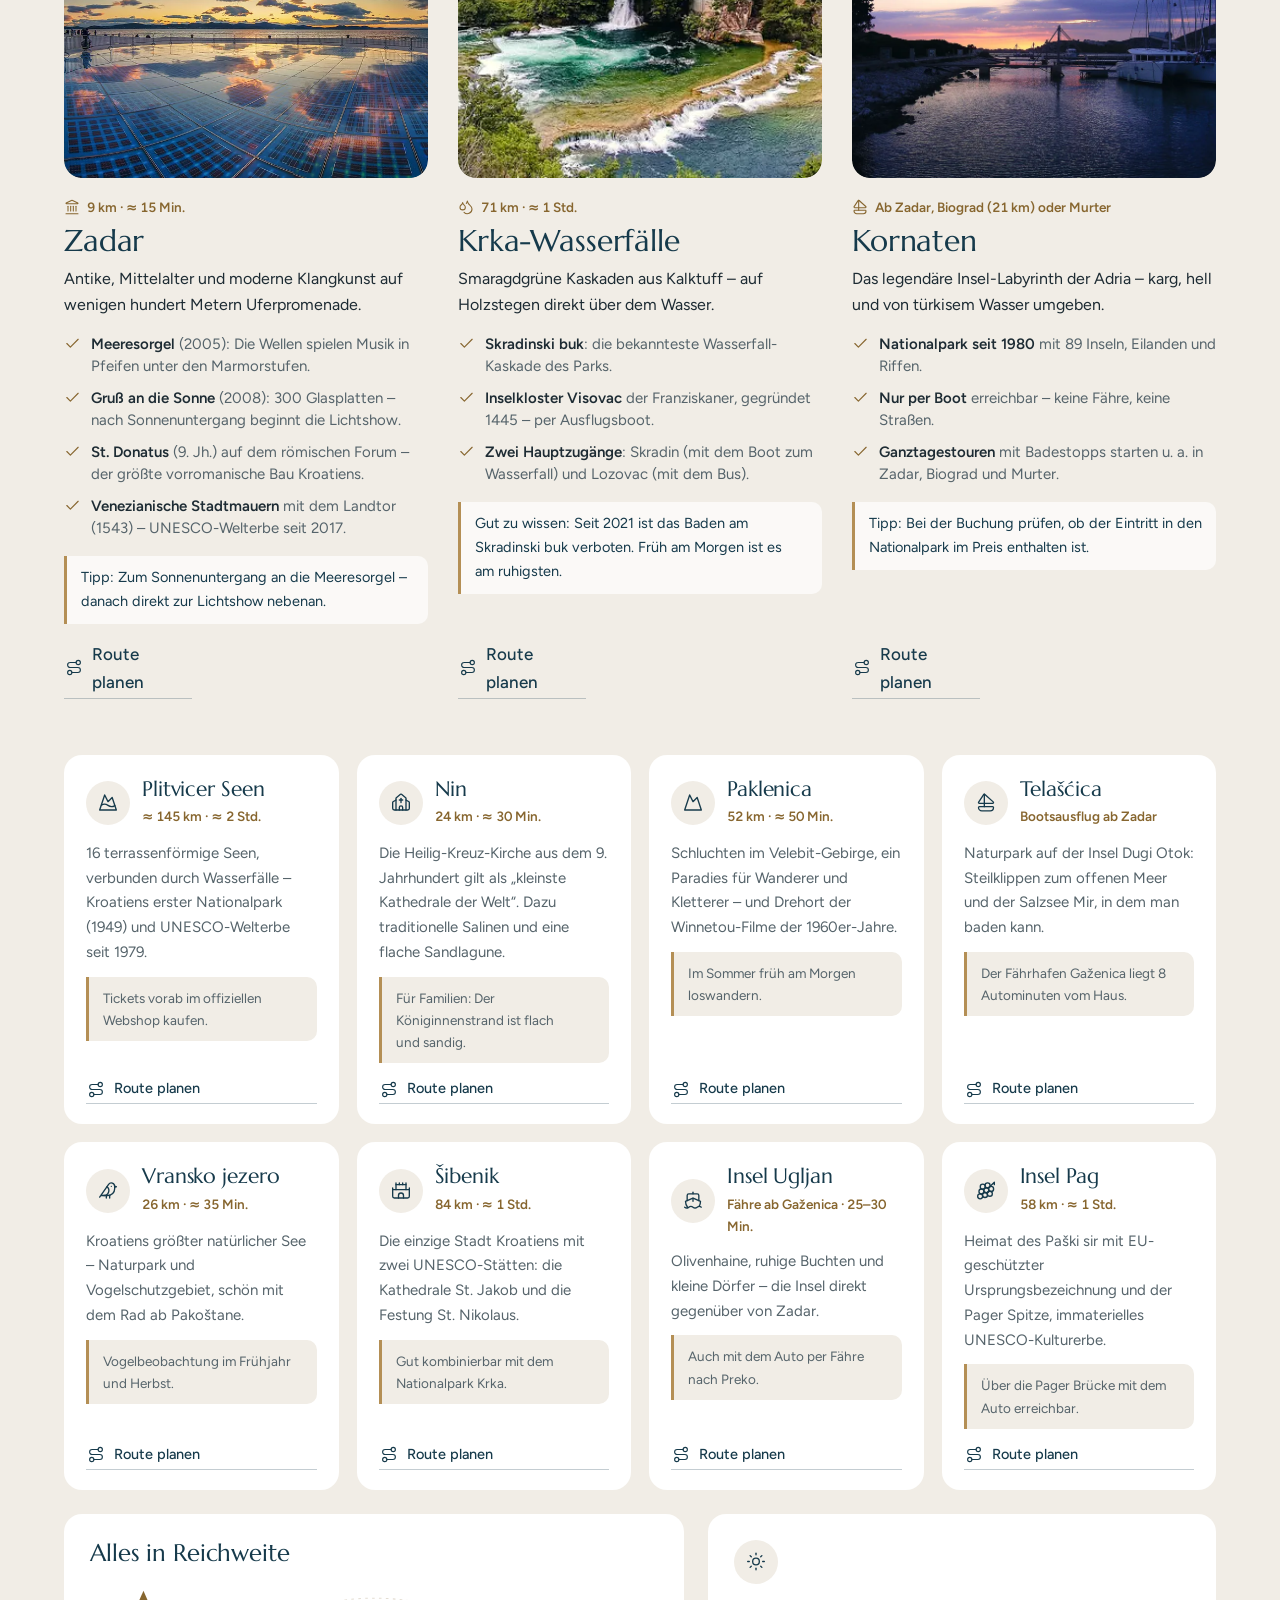
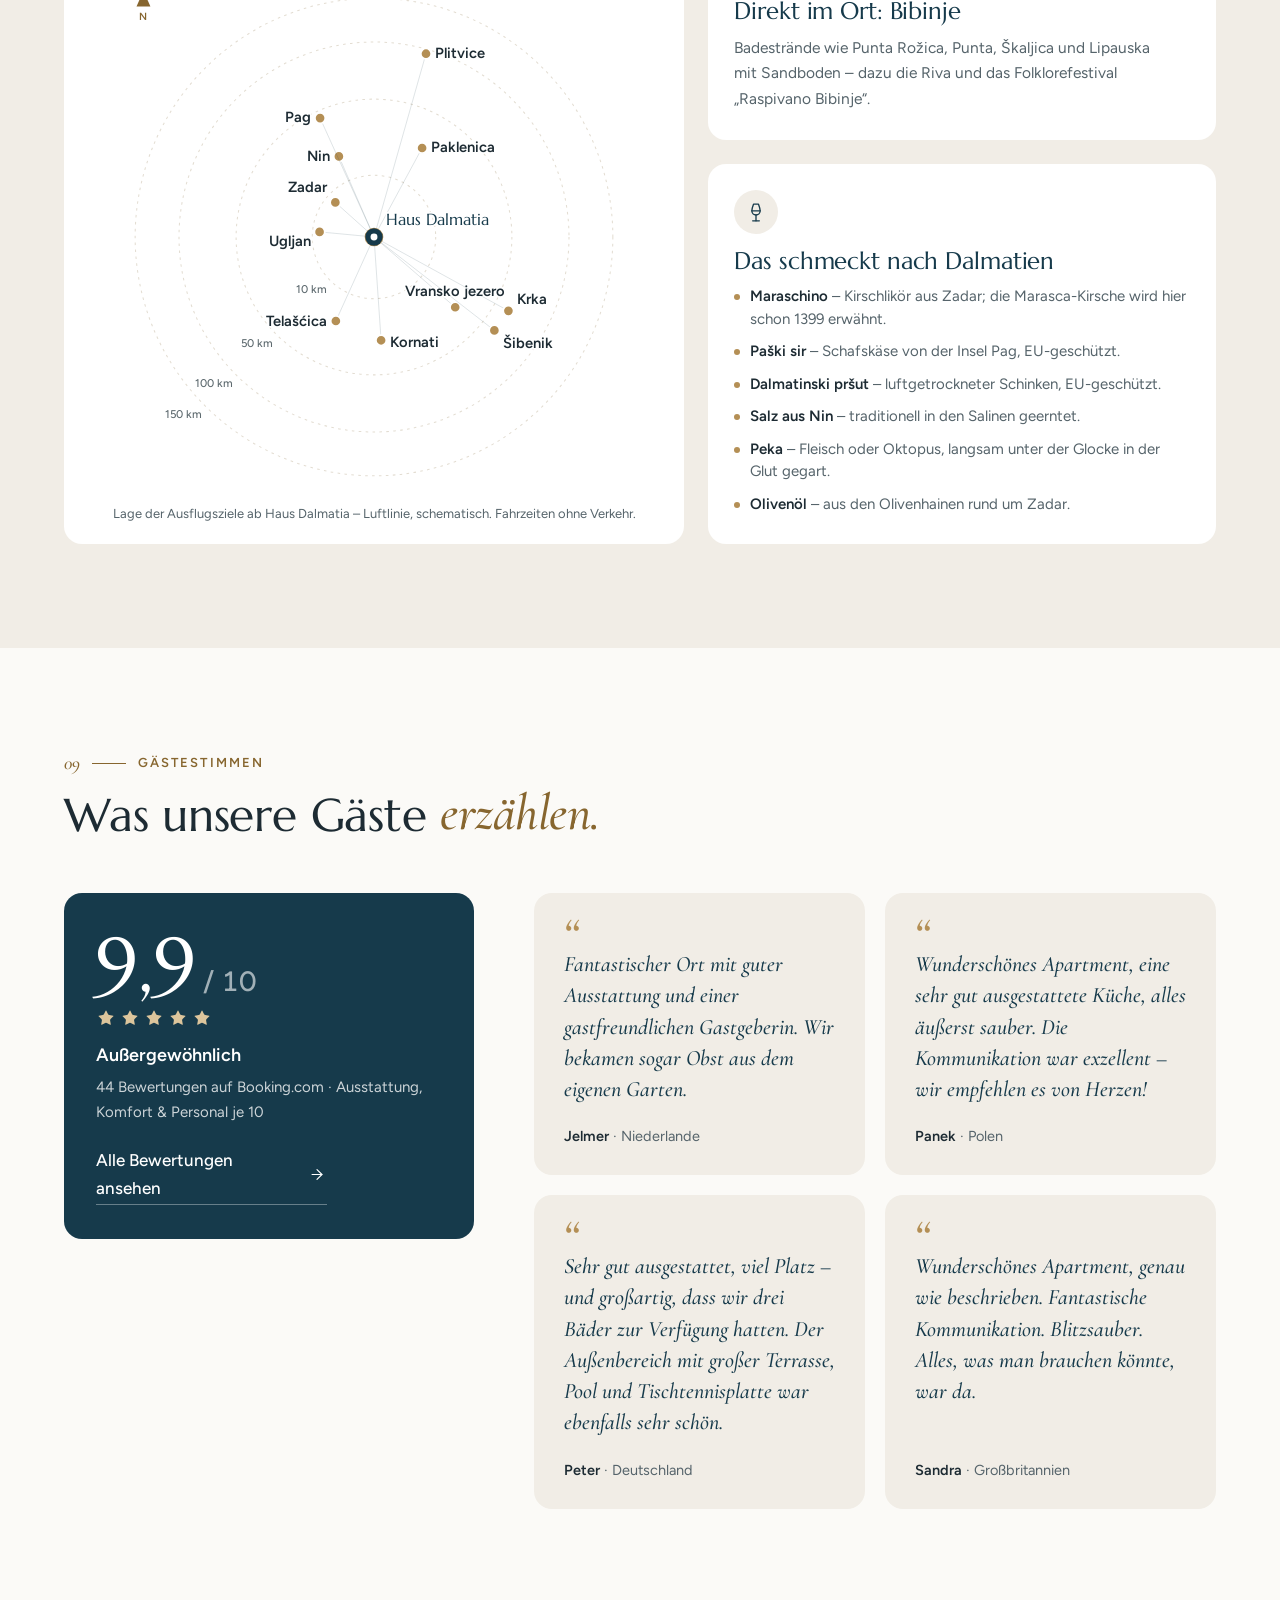
==== commit 4cb57af7: "Hinweis: bewegung.js ersetzt hd-motion.js Co-Authored-By: Claude Opus 5.5 <noreply@anthropic.com> Cl" ====
--- a/index.html
+++ b/index.html
@@ -2612,7 +2612,8 @@
   });
 })();
 </script>
-<!-- Bewegung beim Scrollen: GSAP 3.13 + ScrollTrigger (lokal; „Standard no charge“-Lizenz von GreenSock) -->
+<!-- Bewegung beim Scrollen: GSAP 3.13 + ScrollTrigger (lokal; „Standard no charge“-Lizenz von GreenSock).
+     js/bewegung.js ersetzt das frühere js/hd-motion.js (Titeltext, Bildtiefe, Lichtschein). -->
 <script src="js/gsap.min.js" defer></script>
 <script src="js/ScrollTrigger.min.js" defer></script>
 <script src="js/bewegung.js" defer></script>
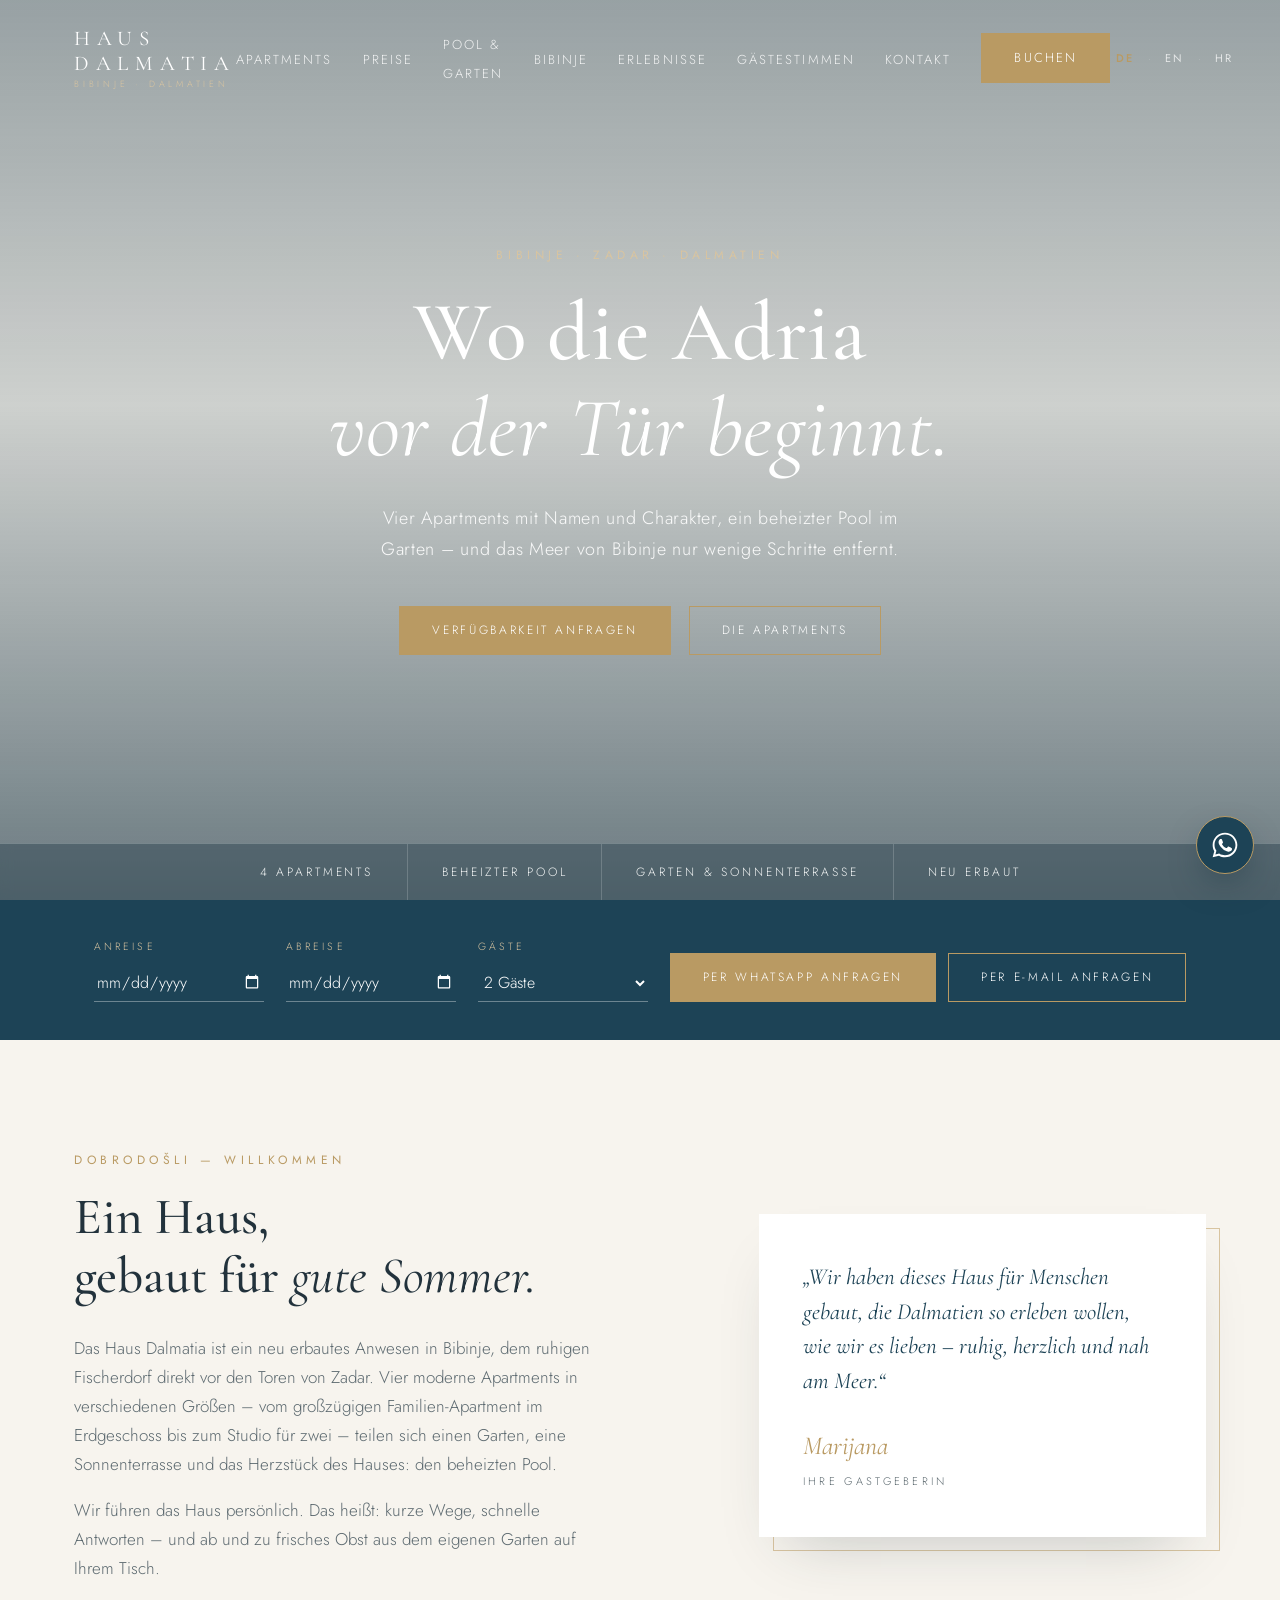
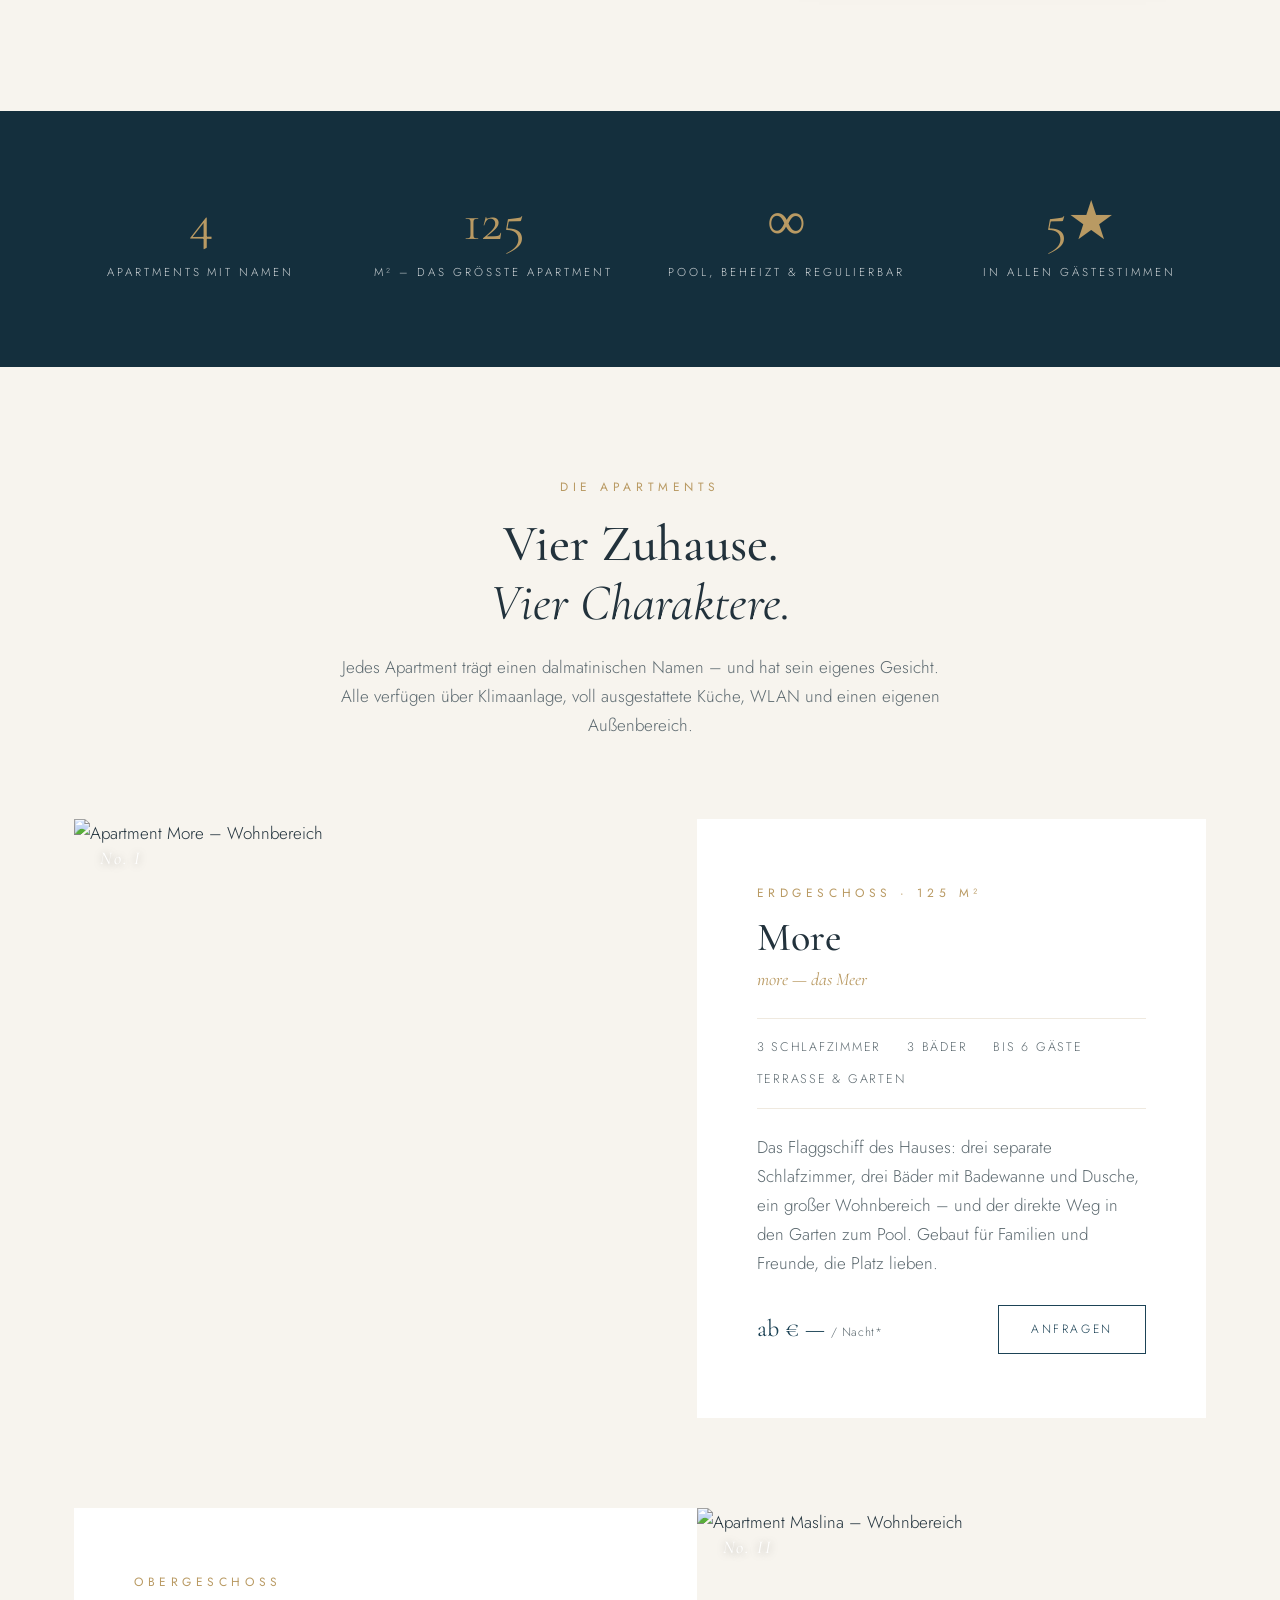
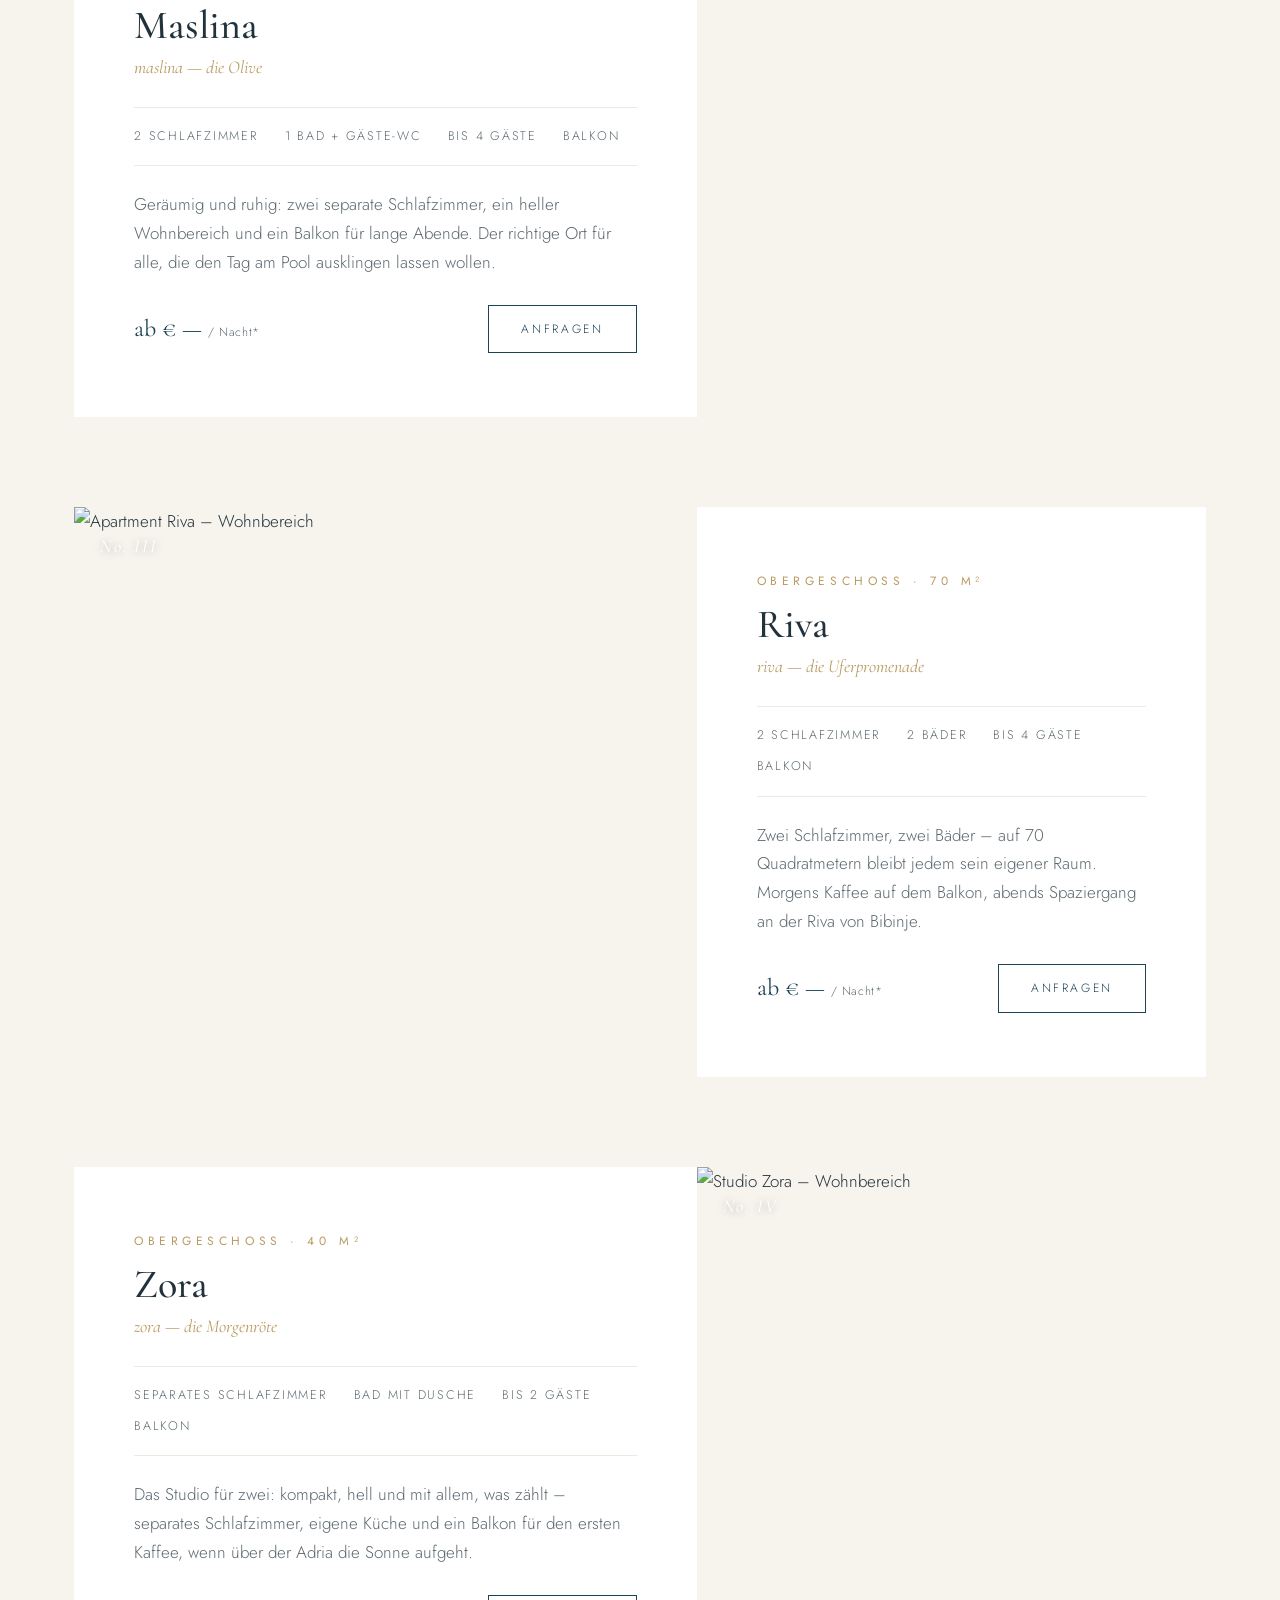
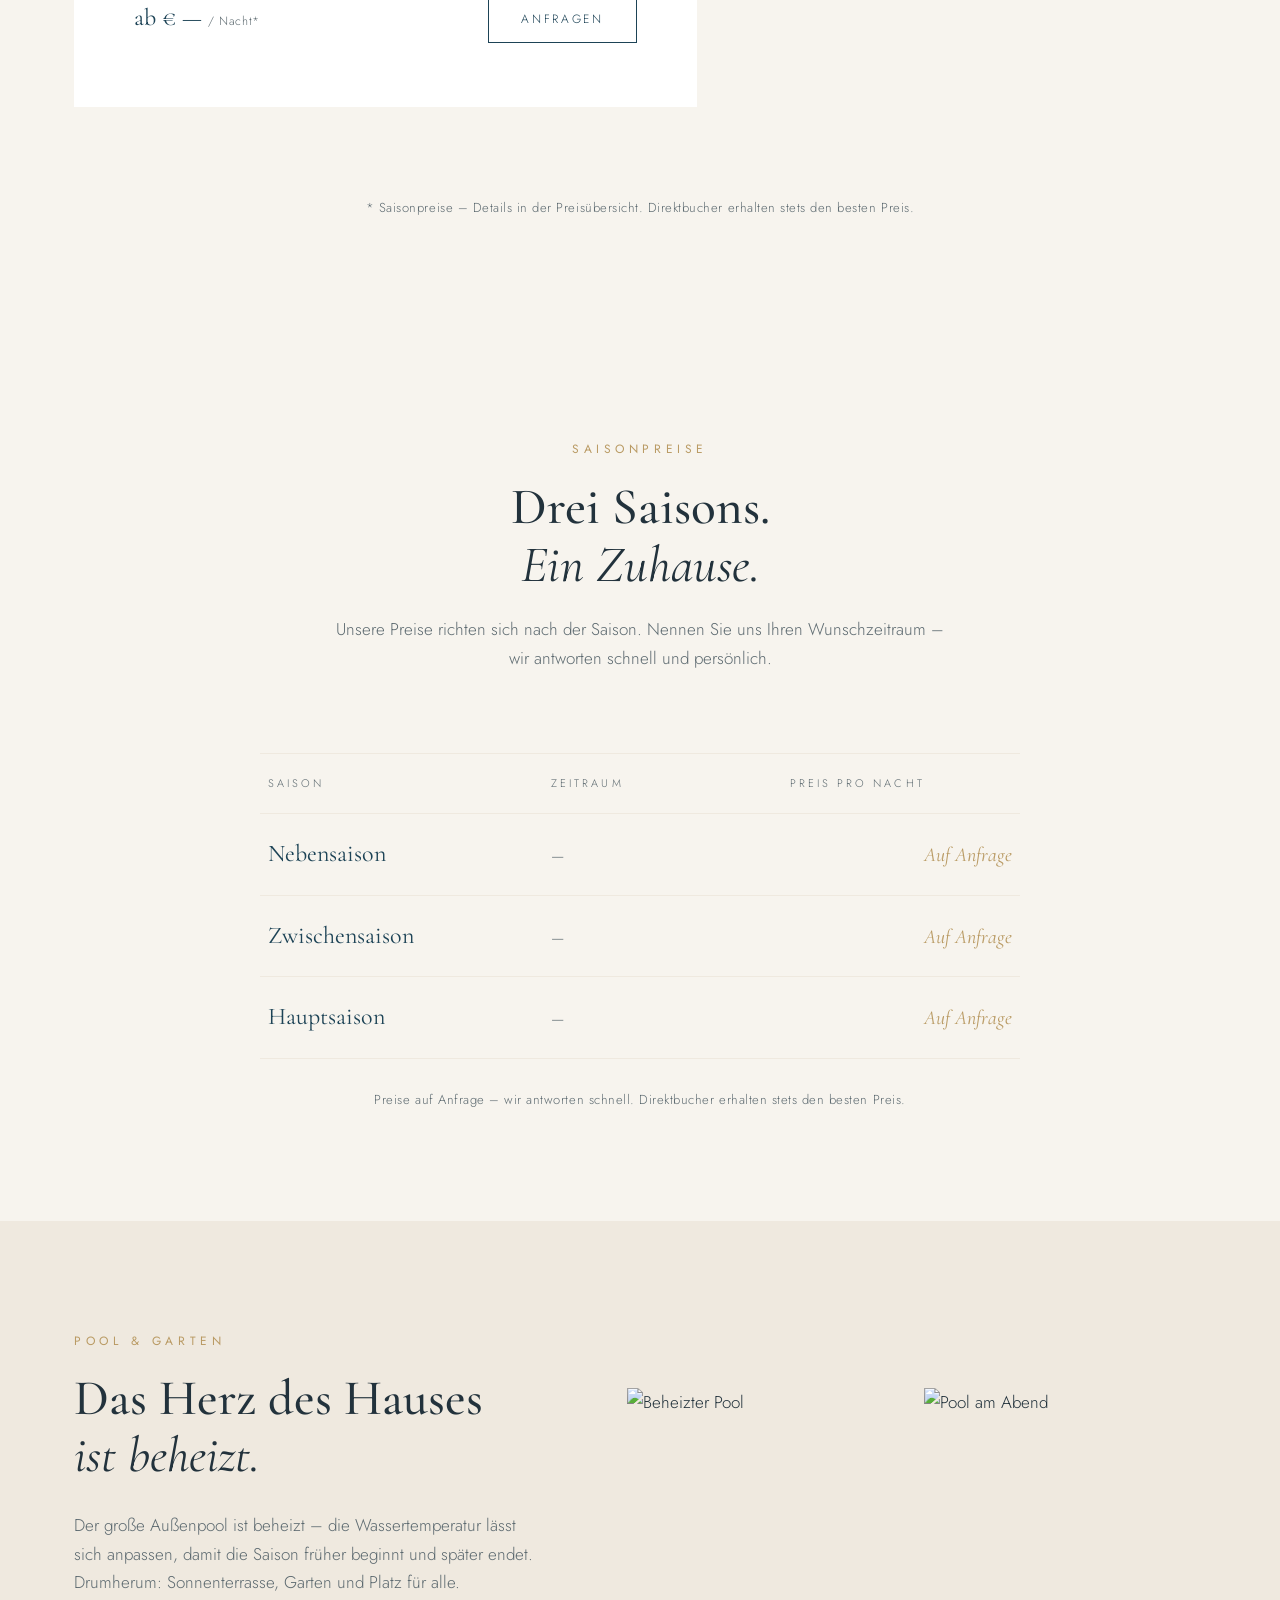
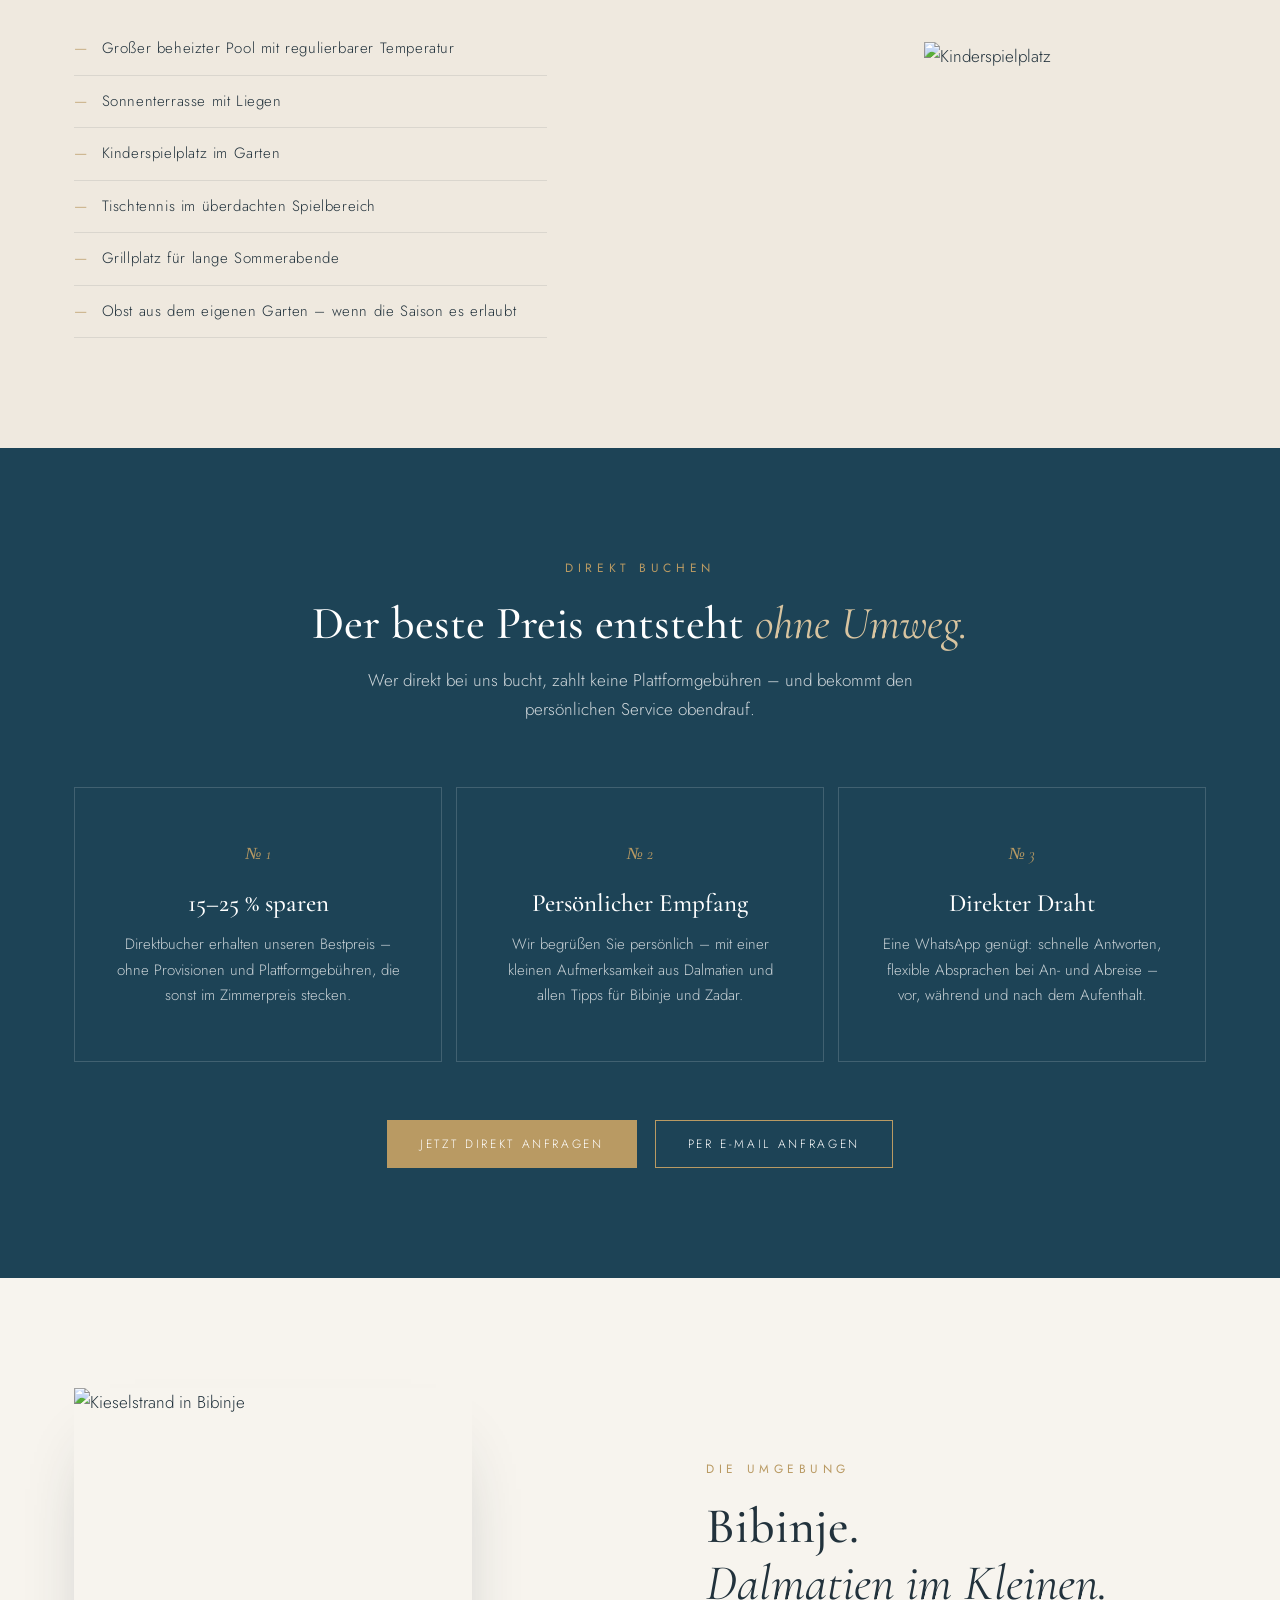
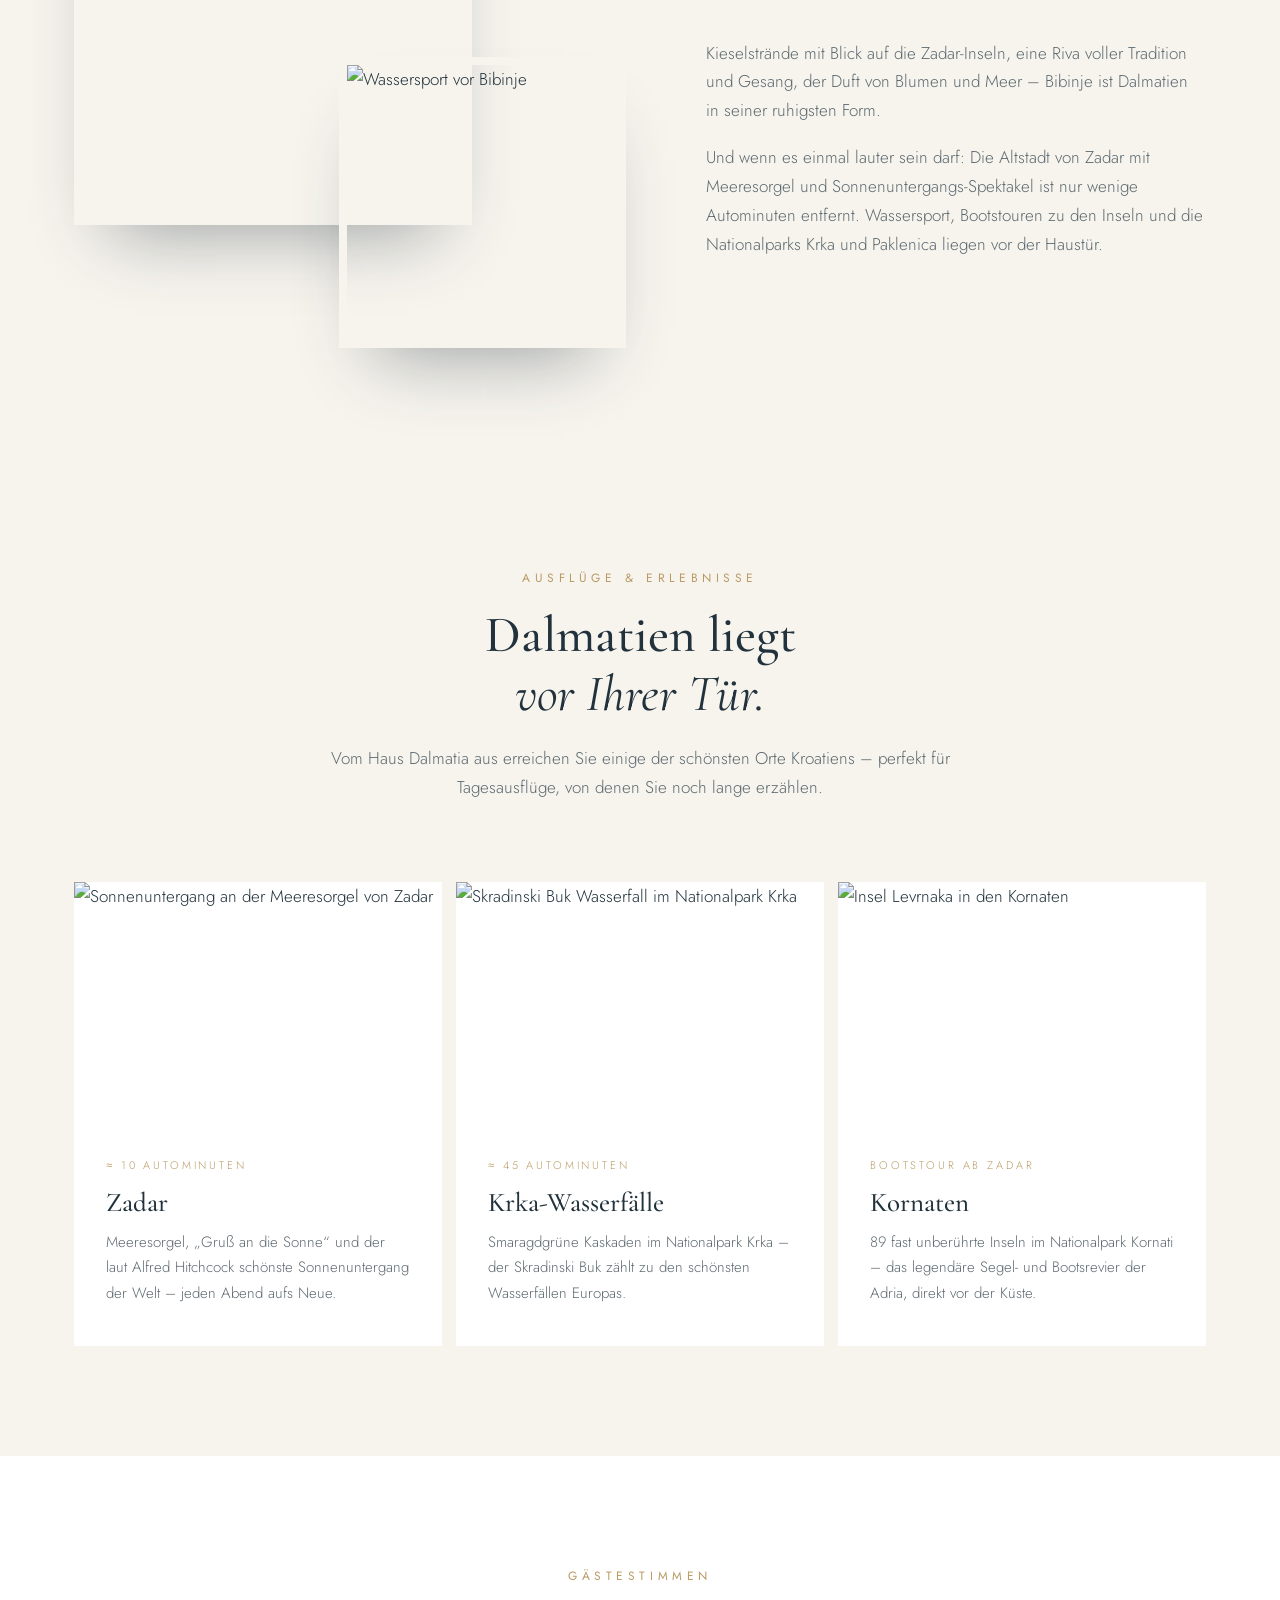
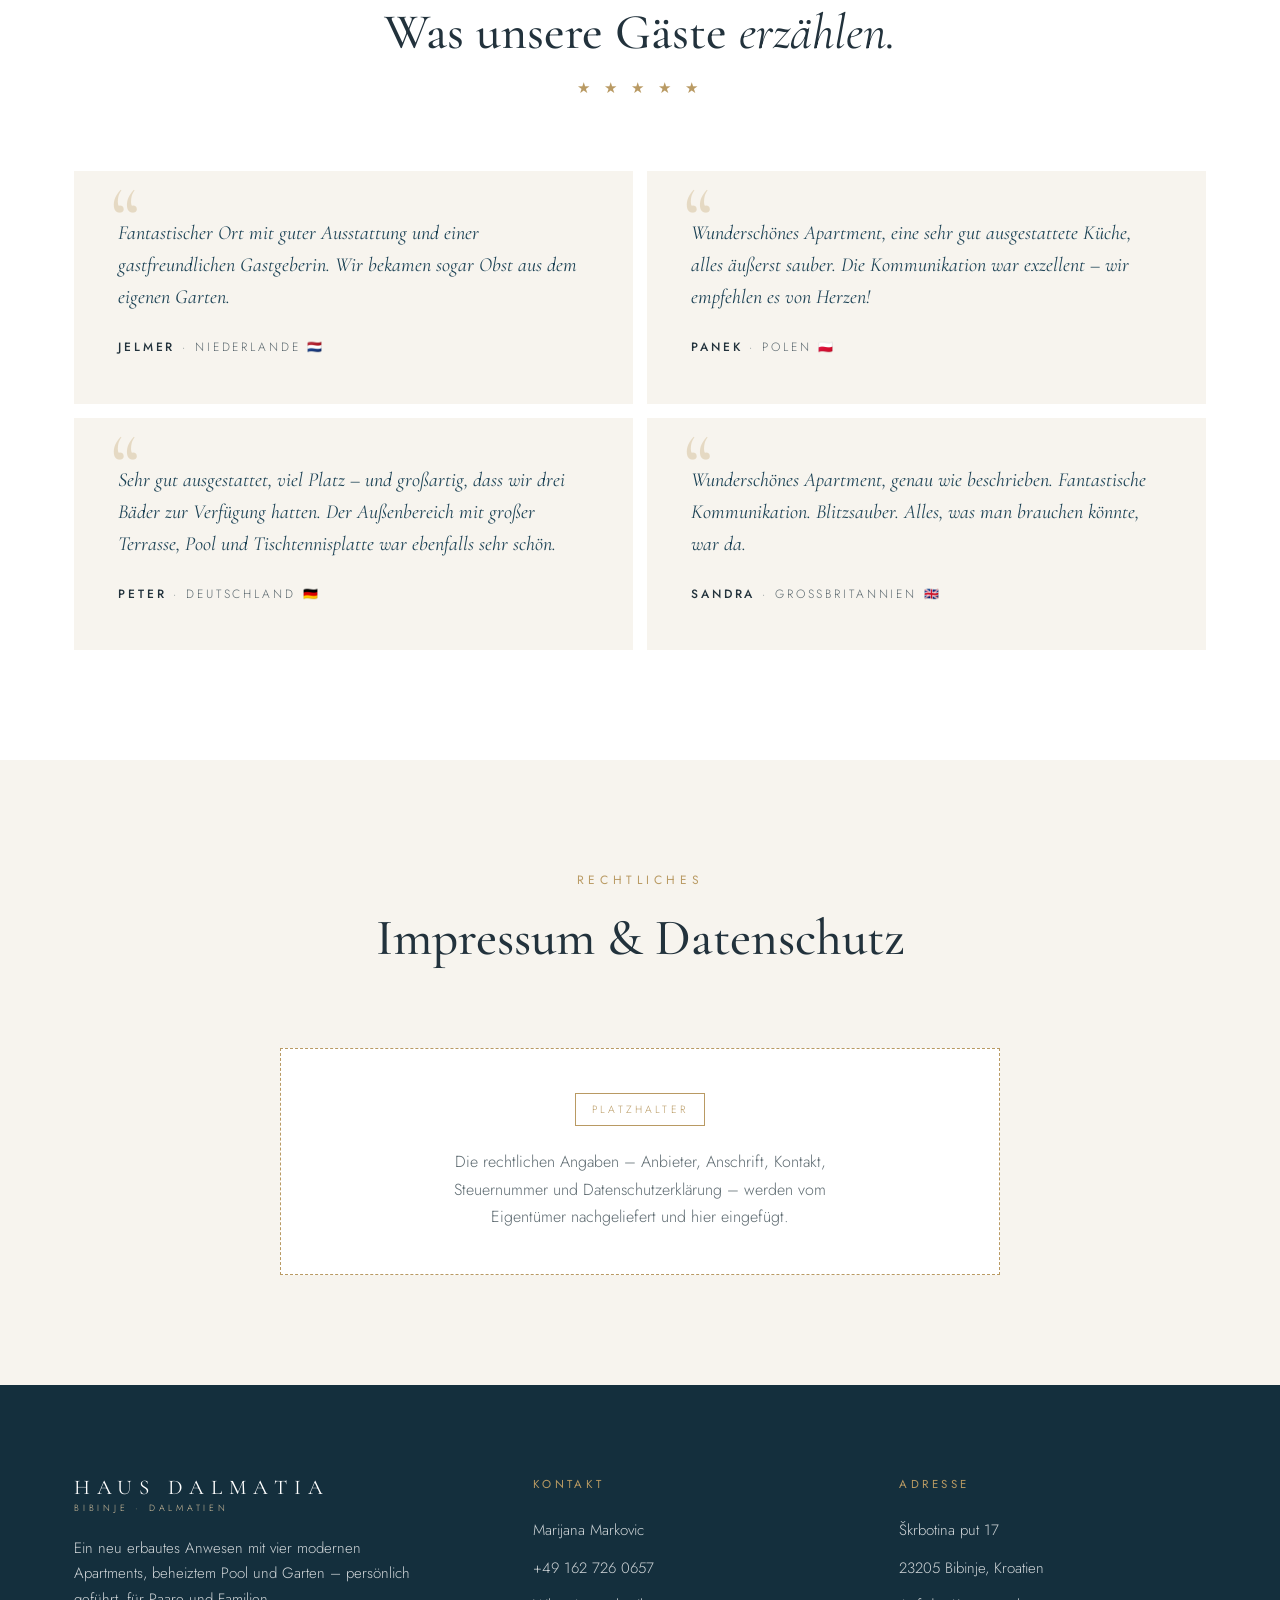
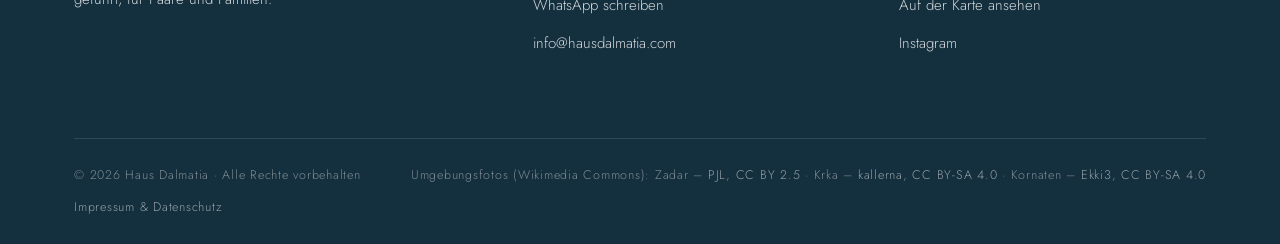
==== commit 96849f6a: "Schriften lokal, Bildnachweis je Foto, Entwurf Impressum/Datenschutz - Google Fonts durch lokal eing" ====
--- a/index.html
+++ b/index.html
@@ -2,1434 +2,631 @@
 <html lang="de">
 <head>
 <meta charset="UTF-8">
-<meta name="viewport" content="width=device-width, initial-scale=1.0, viewport-fit=cover">
-<script>try{if(!sessionStorage.getItem('hdIntro')&&!matchMedia('(prefers-reduced-motion: reduce)').matches){document.documentElement.classList.add('intro-on');sessionStorage.setItem('hdIntro','1')}}catch(e){}</script>
-<title>Ferienwohnungen mit Pool bei Zadar (Bibinje) · Haus Dalmatia</title>
-<meta name="description" content="4 Ferienwohnungen mit beheiztem Pool in Bibinje, 9 km von Zadar: 2–16 Gäste, Garten, Spielplatz, Parkplatz. Direkt bei der Gastgeberin anfragen.">
-<link rel="canonical" href="https://hausdalmatia.com/">
-<link rel="alternate" hreflang="de" href="https://hausdalmatia.com/">
-<link rel="alternate" hreflang="en" href="https://hausdalmatia.com/en/">
-<link rel="alternate" hreflang="pl" href="https://hausdalmatia.com/pl/">
-<link rel="alternate" hreflang="hr" href="https://hausdalmatia.com/hr/">
-<link rel="alternate" hreflang="x-default" href="https://hausdalmatia.com/">
-<meta name="color-scheme" content="only light">
-<meta name="theme-color" content="#0f2834">
-<link rel="icon" href="bilder/favicon.svg" type="image/svg+xml">
-<link rel="icon" href="bilder/favicon.png" sizes="32x32">
-<link rel="apple-touch-icon" href="bilder/apple-touch-icon.png">
-
-<!-- Teilen-Vorschau (WhatsApp / Facebook / Instagram) -->
-<meta property="og:type" content="website">
-<meta property="og:site_name" content="Haus Dalmatia">
-<meta property="og:title" content="Ferienwohnungen mit Pool bei Zadar (Bibinje) · Haus Dalmatia">
-<meta property="og:description" content="Vier Apartments mit Namen und Charakter, beheizter Pool, Garten – und das Meer von Bibinje in Gehweite. Direkt bei der Gastgeberin anfragen.">
-<meta property="og:image" content="https://hausdalmatia.com/bilder/web/og-haus-dalmatia.jpg">
-<meta property="og:image:width" content="1200">
-<meta property="og:image:height" content="630">
-<meta property="og:url" content="https://hausdalmatia.com/">
-<meta property="og:locale" content="de_DE">
-<meta property="og:locale:alternate" content="en_GB">
-<meta property="og:locale:alternate" content="pl_PL">
-<meta property="og:locale:alternate" content="hr_HR">
-<meta name="twitter:card" content="summary_large_image">
-
-<link rel="preload" as="image" type="image/webp" href="bilder/web/hero-meerblick-1600.webp" imagesrcset="bilder/web/hero-meerblick-960.webp 960w, bilder/web/hero-meerblick-1600.webp 1600w, bilder/web/hero-meerblick-2200.webp 2200w" imagesizes="100vw" fetchpriority="high">
-<link rel="preload" as="font" type="font/woff2" href="fonts/marcellus-latin-400-normal.woff2" crossorigin>
-<link rel="preload" as="font" type="font/woff2" href="fonts/figtree-latin-400-normal.woff2" crossorigin>
-
+<meta name="viewport" content="width=device-width, initial-scale=1.0">
+<title>Haus Dalmatia · Vier Apartments & beheizter Pool in Bibinje, Dalmatien</title>
+<meta name="description" content="Haus Dalmatia in Bibinje bei Zadar: vier moderne Apartments, beheizter Pool, Garten und das Meer in Gehweite. Direkt buchen und 15–25 % sparen.">
+<link rel="icon" href="https://hausdalmatia.com/wp-content/uploads/2025/12/cropped-Haus_Dalmatia_icon-32x32.png">
+<link href="schriften/schriften.css" rel="stylesheet">
 <style>
-/* ---------- Schriften (lokal, ohne Verbindung zu Google) ----------
-   Marcellus: Überschriften, angelehnt an römische Inschriften (Forum Zadar)
-   Figtree:   Fließtext, weich und gut lesbar */
-@font-face{font-family:'Marcellus';font-style:normal;font-weight:400;font-display:swap;src:url(fonts/marcellus-latin-400-normal.woff2) format('woff2');unicode-range:U+0000-00FF,U+0131,U+0152-0153,U+02BB-02BC,U+02C6,U+02DA,U+02DC,U+0304,U+0308,U+0329,U+2000-206F,U+20AC,U+2122,U+2191,U+2193,U+2212,U+2215,U+FEFF,U+FFFD}
-@font-face{font-family:'Marcellus';font-style:normal;font-weight:400;font-display:swap;src:url(fonts/marcellus-latin-ext-400-normal.woff2) format('woff2');unicode-range:U+0100-02BA,U+02BD-02C5,U+02C7-02CC,U+02CE-02D7,U+02DD-02FF,U+1E00-1E9F,U+2020,U+20A0-20AB,U+20AD-20C0,U+2C60-2C7F,U+A720-A7FF}
-@font-face{font-family:'Cormorant';font-style:italic;font-weight:500;font-display:swap;src:url(fonts/cormorant-garamond-latin-500-italic.woff2) format('woff2');unicode-range:U+0000-00FF,U+0131,U+0152-0153,U+02BB-02BC,U+02C6,U+02DA,U+02DC,U+0304,U+0308,U+0329,U+2000-206F,U+20AC,U+2122,U+2191,U+2193,U+2212,U+2215,U+FEFF,U+FFFD}
-@font-face{font-family:'Cormorant';font-style:italic;font-weight:500;font-display:swap;src:url(fonts/cormorant-garamond-latin-ext-500-italic.woff2) format('woff2');unicode-range:U+0100-02BA,U+02BD-02C5,U+02C7-02CC,U+02CE-02D7,U+02DD-02FF,U+1E00-1E9F,U+2020,U+20A0-20AB,U+20AD-20C0,U+2C60-2C7F,U+A720-A7FF}
-@font-face{font-family:'Figtree';font-style:normal;font-weight:400;font-display:swap;src:url(fonts/figtree-latin-400-normal.woff2) format('woff2');unicode-range:U+0000-00FF,U+0131,U+0152-0153,U+02BB-02BC,U+02C6,U+02DA,U+02DC,U+0304,U+0308,U+0329,U+2000-206F,U+20AC,U+2122,U+2191,U+2193,U+2212,U+2215,U+FEFF,U+FFFD}
-@font-face{font-family:'Figtree';font-style:normal;font-weight:400;font-display:swap;src:url(fonts/figtree-latin-ext-400-normal.woff2) format('woff2');unicode-range:U+0100-02BA,U+02BD-02C5,U+02C7-02CC,U+02CE-02D7,U+02DD-02FF,U+1E00-1E9F,U+2020,U+20A0-20AB,U+20AD-20C0,U+2C60-2C7F,U+A720-A7FF}
-@font-face{font-family:'Figtree';font-style:normal;font-weight:500;font-display:swap;src:url(fonts/figtree-latin-500-normal.woff2) format('woff2');unicode-range:U+0000-00FF,U+0131,U+0152-0153,U+02BB-02BC,U+02C6,U+02DA,U+02DC,U+0304,U+0308,U+0329,U+2000-206F,U+20AC,U+2122,U+2191,U+2193,U+2212,U+2215,U+FEFF,U+FFFD}
-@font-face{font-family:'Figtree';font-style:normal;font-weight:500;font-display:swap;src:url(fonts/figtree-latin-ext-500-normal.woff2) format('woff2');unicode-range:U+0100-02BA,U+02BD-02C5,U+02C7-02CC,U+02CE-02D7,U+02DD-02FF,U+1E00-1E9F,U+2020,U+20A0-20AB,U+20AD-20C0,U+2C60-2C7F,U+A720-A7FF}
-@font-face{font-family:'Figtree';font-style:normal;font-weight:600;font-display:swap;src:url(fonts/figtree-latin-600-normal.woff2) format('woff2');unicode-range:U+0000-00FF,U+0131,U+0152-0153,U+02BB-02BC,U+02C6,U+02DA,U+02DC,U+0304,U+0308,U+0329,U+2000-206F,U+20AC,U+2122,U+2191,U+2193,U+2212,U+2215,U+FEFF,U+FFFD}
-@font-face{font-family:'Figtree';font-style:normal;font-weight:600;font-display:swap;src:url(fonts/figtree-latin-ext-600-normal.woff2) format('woff2');unicode-range:U+0100-02BA,U+02BD-02C5,U+02C7-02CC,U+02CE-02D7,U+02DD-02FF,U+1E00-1E9F,U+2020,U+20A0-20AB,U+20AD-20C0,U+2C60-2C7F,U+A720-A7FF}
-
-/* Layout: heller Kalkstein, ein tiefes Adria-Band, weich gerundete Fotos – ruhig und luftig */
 :root{
-  --paper:#fbfaf7;      /* Grundton, fast weiß */
-  --stone:#f1ede6;      /* dalmatinischer Kalkstein */
-  --line:#e3ddd2;
-  --ink:#1d2b33;
-  --muted:#56646b;
-  --sea:#163a4b;        /* Adria */
-  --sea-deep:#0f2834;
-  --gold:#b48f55;
-  --gold-ink:#87662f;   /* Gold für Text auf hellem Grund */
-  --gold-soft:#dcc59c;  /* Gold für Text auf dunklem Grund */
-  --r:18px; --r-sm:12px;
-  --display:'Marcellus',Georgia,'Times New Roman',serif;
-  --body:'Figtree',system-ui,-apple-system,'Segoe UI',sans-serif;
-  --shadow:0 24px 60px -28px rgba(15,40,52,.35);
-  color-scheme:only light;
+  --ivory:#f7f4ee;
+  --ivory-deep:#efe9df;
+  --ink:#22323c;
+  --sea:#1d4356;
+  --sea-deep:#142f3d;
+  --gold:#b99a63;
+  --gold-soft:#d8c4a0;
+  --stone:#5d6a70;
+  --white:#ffffff;
+  --serif:'Cormorant Garamond',serif;
+  --sans:'Jost',sans-serif;
 }
 *{margin:0;padding:0;box-sizing:border-box}
-html{scroll-behavior:smooth;scroll-padding-top:84px}
-body{font-family:var(--body);font-weight:400;color:var(--ink);background:var(--paper);line-height:1.65;font-size:17px;-webkit-font-smoothing:antialiased;text-rendering:optimizeLegibility}
-img{display:block;max-width:100%;height:auto}
+html{scroll-behavior:smooth}
+body{font-family:var(--sans);font-weight:300;color:var(--ink);background:var(--ivory);line-height:1.7;font-size:17px}
+img{display:block;max-width:100%}
 a{color:inherit;text-decoration:none}
-h1,h2,h3{font-family:var(--display);font-weight:400;line-height:1.12;text-wrap:balance;letter-spacing:-.005em}
-h2 em,h1 em{font-style:normal;color:var(--gold-ink)}
-p{text-wrap:pretty}
-:focus-visible{outline:2px solid var(--gold);outline-offset:3px;border-radius:6px}
-.skip{position:absolute;left:-9999px;top:10px;z-index:300;background:var(--gold);color:#fff;padding:10px 18px;border-radius:999px}
-.skip:focus{left:10px}
-.sr{position:absolute;width:1px;height:1px;overflow:hidden;clip:rect(0 0 0 0);white-space:nowrap}
-.ic{width:20px;height:20px;flex:0 0 20px;fill:none;stroke:currentColor;stroke-width:1.6;stroke-linecap:round;stroke-linejoin:round}
-
-/* ---------- Grundbausteine ---------- */
-.wrap{max-width:1200px;margin:0 auto;padding-left:max(24px,env(safe-area-inset-left,0px));padding-right:max(24px,env(safe-area-inset-right,0px))}
-.section{padding-block:104px}
-.eyebrow{font-size:13px;font-weight:600;letter-spacing:.16em;text-transform:uppercase;color:var(--gold-ink);display:block;margin-bottom:16px}
-.head{max-width:660px;margin-bottom:52px}
-.head h2,.h2{font-size:clamp(32px,3.6vw,48px);margin-bottom:18px}
-.head p,.lead{color:var(--muted);font-size:18px}
-.head.c{text-align:center;margin-left:auto;margin-right:auto}
-.btn{display:inline-flex;align-items:center;justify-content:center;gap:10px;padding:14px 26px;border-radius:999px;border:1px solid transparent;font-family:var(--body);font-size:15px;font-weight:500;letter-spacing:.01em;cursor:pointer;transition:background .25s,color .25s,border-color .25s,transform .25s;background:var(--sea);color:#fff;white-space:nowrap}
-.btn:hover{background:var(--sea-deep);transform:translateY(-1px)}
-.btn.gold{background:var(--gold);color:#fff}
-.btn.gold:hover{background:#a07d46}
-.btn.line{background:transparent;color:var(--sea);border-color:rgba(22,58,75,.28)}
-.btn.line:hover{border-color:var(--sea);background:rgba(22,58,75,.05)}
-.btn.ghost{background:rgba(255,255,255,.08);color:#fff;border-color:rgba(255,255,255,.35)}
-.btn.ghost:hover{background:rgba(255,255,255,.16);border-color:#fff}
-.btn .ic{width:18px;height:18px;flex-basis:18px}
-.link{display:inline-flex;align-items:center;gap:8px;font-weight:500;color:var(--sea);border-bottom:1px solid rgba(22,58,75,.25);padding-bottom:2px;transition:border-color .25s,gap .25s}
-.link:hover{border-color:var(--sea);gap:12px}
-.link .ic{width:17px;height:17px}
-
-/* ---------- Navigation ---------- */
-nav{position:fixed;top:0;left:0;right:0;z-index:100;padding-block:22px;transition:background .35s,padding .35s,box-shadow .35s}
-nav .wrap{display:flex;align-items:center;justify-content:space-between;gap:20px}
-.logo{font-family:var(--display);font-size:21px;letter-spacing:.22em;text-transform:uppercase;color:#fff;line-height:1.15;white-space:nowrap;transition:color .35s}
-.logo small{display:block;font-family:var(--body);font-size:10.5px;font-weight:500;letter-spacing:.3em;color:var(--gold-soft);margin-top:4px}
-.nav-links{display:flex;gap:28px;align-items:center;list-style:none}
-.nav-links a{font-size:15px;font-weight:500;color:rgba(255,255,255,.9);transition:color .25s}
-.nav-links a:not(.btn):hover{color:#fff}
-.nav-links .btn{padding:11px 22px;font-size:14.5px}
-nav.scrolled{background:rgba(251,250,247,.96);backdrop-filter:blur(12px);-webkit-backdrop-filter:blur(12px);padding-block:12px;box-shadow:0 1px 0 var(--line)}
+h1,h2,h3{font-family:var(--serif);font-weight:500;line-height:1.15}
+
+/* ---------- helpers ---------- */
+.wrap{max-width:1180px;margin:0 auto;padding:0 24px}
+.eyebrow{font-family:var(--sans);font-size:12px;letter-spacing:.38em;text-transform:uppercase;color:var(--gold);font-weight:400;display:block;margin-bottom:18px}
+.section{padding:110px 0}
+.reveal{opacity:0;transform:translateY(34px);transition:opacity .9s ease,transform .9s ease}
+.reveal.in{opacity:1;transform:none}
+.d1{transition-delay:.12s}.d2{transition-delay:.24s}.d3{transition-delay:.36s}
+
+/* ---------- nav ---------- */
+nav{position:fixed;top:0;left:0;right:0;z-index:100;padding:26px 0;transition:all .45s ease}
+nav .wrap{display:flex;align-items:center;justify-content:space-between}
+.logo{font-family:var(--serif);font-size:21px;letter-spacing:.32em;text-transform:uppercase;color:#fff;line-height:1.2;transition:color .4s}
+.logo small{display:block;font-family:var(--sans);font-size:9px;letter-spacing:.42em;color:var(--gold-soft);margin-top:3px}
+.nav-links{display:flex;gap:30px;align-items:center;list-style:none}
+.nav-links a{font-size:13px;letter-spacing:.16em;text-transform:uppercase;color:rgba(255,255,255,.85);transition:color .3s;position:relative}
+.nav-links a:not(.btn):after{content:'';position:absolute;left:0;bottom:-6px;width:0;height:1px;background:var(--gold);transition:width .35s}
+.nav-links a:not(.btn):hover:after{width:100%}
+nav.scrolled{background:rgba(247,244,238,.96);backdrop-filter:blur(10px);padding:14px 0;box-shadow:0 1px 0 rgba(34,50,60,.08)}
 nav.scrolled .logo{color:var(--sea)}
-nav.scrolled .logo small{color:var(--gold-ink)}
-nav.scrolled .nav-links a:not(.btn){color:var(--ink)}
-.nav-right{display:flex;align-items:center;gap:18px}
-.lang-switch{display:flex;align-items:center;gap:2px;background:rgba(255,255,255,.12);border:1px solid rgba(255,255,255,.22);border-radius:999px;padding:3px}
-.lang-switch a{background:none;border:none;color:rgba(255,255,255,.85);font:600 12px/1 var(--body);letter-spacing:.06em;cursor:pointer;padding:7px 9px;border-radius:999px;transition:background .25s,color .25s}
-.lang-switch a.active{background:#fff;color:var(--sea)}
-nav.scrolled .lang-switch{background:var(--stone);border-color:var(--line)}
-nav.scrolled .lang-switch a{color:var(--muted)}
-nav.scrolled .lang-switch a.active{background:var(--sea);color:#fff}
-.burger{display:none;background:none;border:none;cursor:pointer;width:28px;height:20px;position:relative;z-index:110}
-.burger span{position:absolute;left:0;width:100%;height:2px;border-radius:2px;background:#fff;transition:all .3s}
-.burger span:nth-child(1){top:0}.burger span:nth-child(2){top:9px}.burger span:nth-child(3){top:18px}
+nav.scrolled .nav-links a{color:var(--ink)}
+.nav-right{display:flex;align-items:center;gap:22px}
+.btn{display:inline-block;padding:13px 32px;border:1px solid var(--gold);color:#fff;font-size:12px;letter-spacing:.22em;text-transform:uppercase;transition:all .35s;background:transparent}
+.btn:hover{background:var(--gold);color:#fff}
+.btn.solid{background:var(--gold);border-color:var(--gold);color:#fff}
+.btn.solid:hover{background:var(--sea);border-color:var(--sea)}
+nav.scrolled .btn{color:var(--sea)}
+nav.scrolled .btn:hover,nav.scrolled .btn.solid{color:#fff}
+.lang-switch{display:flex;align-items:center;gap:8px}
+.lang-switch button{background:none;border:none;color:rgba(255,255,255,.72);font-size:11px;letter-spacing:.18em;text-transform:uppercase;cursor:pointer;padding:5px 6px;font-family:var(--sans);transition:color .3s}
+.lang-switch button:hover{color:#fff}
+.lang-switch button.active{color:var(--gold);font-weight:500}
+.lang-switch .sep{color:rgba(255,255,255,.3);font-size:11px}
+nav.scrolled .lang-switch button{color:var(--ink)}
+nav.scrolled .lang-switch button.active{color:var(--sea)}
+nav.scrolled .lang-switch button:hover{color:var(--sea)}
+nav.scrolled .lang-switch .sep{color:rgba(34,50,60,.3)}
+.burger{display:none;background:none;border:none;cursor:pointer;width:30px;height:22px;position:relative;z-index:110}
+.burger span{position:absolute;left:0;width:100%;height:1.5px;background:#fff;transition:all .3s}
+.burger span:nth-child(1){top:0}.burger span:nth-child(2){top:10px}.burger span:nth-child(3){top:20px}
 nav.scrolled .burger span{background:var(--sea)}
-.burger.open span{background:#fff!important}
-.burger.open span:nth-child(1){top:9px;transform:rotate(45deg)}
-.burger.open span:nth-child(2){opacity:0}
-.burger.open span:nth-child(3){top:9px;transform:rotate(-45deg)}
-
-/* ---------- Hero ---------- */
-.hero{position:relative;height:min(92svh,880px);min-height:620px;display:flex;align-items:flex-end;background:var(--sea-deep);overflow:hidden}
-.hero-slides{position:absolute;inset:0}
-.hero-bg{position:absolute;inset:0;width:100%;height:100%;object-fit:cover;opacity:0;transition:opacity 1.6s ease}
-.hero-bg.is-on{opacity:1;animation:drift 9s ease-out both}
-.hero-video{position:absolute;inset:0;width:100%;height:100%;object-fit:cover;opacity:0;transition:opacity 1.8s ease;pointer-events:none}
-.hero-video.on{opacity:1}
-.hero-cap{position:absolute;z-index:3;right:max(24px,env(safe-area-inset-right,0px));bottom:96px;display:flex;align-items:center;gap:14px;color:rgba(255,255,255,.85);font-size:13.5px;font-weight:500}
-.hero-cap .dots{display:flex;gap:6px}
-.hero-cap .dots[hidden]{display:none}
-.hero-cap .dots i{width:7px;height:7px;border-radius:50%;background:rgba(255,255,255,.4);transition:background .4s,width .4s}
-.hero-cap .dots i.on{background:#fff;width:20px;border-radius:4px}
-.hero:after{content:'';position:absolute;inset:0;background:linear-gradient(180deg,rgba(15,40,52,.55) 0%,rgba(15,40,52,.12) 32%,rgba(15,40,52,.2) 55%,rgba(15,40,52,.78) 100%)}
-.hero-content{position:relative;z-index:2;color:#fff;width:100%;padding-bottom:128px;animation:rise 1s cubic-bezier(.2,.7,.2,1) both}
-@keyframes rise{from{opacity:.35;transform:translateY(18px)}to{opacity:1;transform:none}}
-.rating{display:inline-flex;align-items:center;gap:10px;background:rgba(255,255,255,.14);border:1px solid rgba(255,255,255,.28);backdrop-filter:blur(8px);-webkit-backdrop-filter:blur(8px);border-radius:999px;padding:8px 16px 8px 10px;font-size:14.5px;margin-bottom:22px}
-.rating b{background:#fff;color:var(--sea);border-radius:999px;padding:3px 10px;font-weight:600;font-size:14px}
-.hero .kicker{display:block;font-family:var(--body);font-size:15px;font-weight:500;letter-spacing:.04em;color:var(--gold-soft);margin-bottom:14px}
-.hero h1{font-size:clamp(44px,6.4vw,84px);max-width:13ch;margin-bottom:22px;line-height:1.04}
-.hero h1 em{color:#fff;opacity:.9}
-.hero p.sub{font-size:19px;max-width:560px;color:rgba(255,255,255,.92);margin-bottom:6px}
-
-/* ---------- Buchungskarte ---------- */
-.book-wrap{position:relative;z-index:5;margin-top:-72px}
-.book{background:#fff;border-radius:22px;box-shadow:var(--shadow);padding:14px;display:grid;grid-template-columns:1fr 1fr 1fr auto;gap:6px;align-items:stretch}
-.bf{display:flex;align-items:center;gap:12px;padding:12px 16px;border-radius:14px;transition:background .2s;min-width:0}
-.bf:hover,.bf:focus-within{background:var(--stone)}
-.bf .ic{color:var(--gold-ink);width:22px;height:22px;flex-basis:22px}
-.bf div{display:flex;flex-direction:column;min-width:0;flex:1}
-.bf label{font-size:12px;font-weight:600;letter-spacing:.08em;text-transform:uppercase;color:var(--muted)}
-.bf input,.bf select{border:none;background:transparent;font:500 16px var(--body);color:var(--ink);padding:2px 0;outline:none;width:100%;min-width:0;appearance:none;-webkit-appearance:none}
-.bf + .bf{position:relative}
-.bf + .bf:before{content:'';position:absolute;left:-3px;top:22%;bottom:22%;width:1px;background:var(--line)}
-.book-actions{display:flex;gap:8px;align-items:center;padding-left:6px}
-.book-actions .btn{height:100%;min-height:56px}
-.book-note{display:flex;flex-wrap:wrap;gap:8px 22px;justify-content:center;margin-top:16px;font-size:14px;color:var(--muted)}
-.book-note span{display:inline-flex;align-items:center;gap:7px}
-.book-note .ic{width:16px;height:16px;color:var(--gold-ink)}
-#quickNote{color:var(--sea);font-weight:500}
-
-/* ---------- Willkommen ---------- */
-.welcome .wrap{display:grid;grid-template-columns:1.1fr .9fr;gap:72px;align-items:center}
-.welcome p{color:var(--muted);margin-bottom:16px;max-width:58ch}
-.keyfacts{display:flex;gap:0;margin-top:34px;border-top:1px solid var(--line);padding-top:26px}
-.keyfacts div{flex:1;padding-right:20px}
-.keyfacts div + div{padding-left:22px;border-left:1px solid var(--line)}
-.keyfacts b{display:block;font-family:var(--display);font-weight:400;font-size:42px;line-height:1;color:var(--sea);margin-bottom:8px}
-.keyfacts span{font-size:14.5px;color:var(--muted);line-height:1.4;display:block}
-.host{border-radius:var(--r);overflow:hidden;background:#fff;box-shadow:var(--shadow);margin:0}
-.host img{width:100%;aspect-ratio:4/3;object-fit:cover}
-.host-in{padding:30px 32px 30px}
-.host .q{font-family:var(--display);font-size:22px;line-height:1.45;color:var(--sea);margin-bottom:18px}
-.host .sig{font-weight:600;font-size:16px;color:var(--ink)}
-.host .role{font-size:14px;color:var(--muted)}
-
-/* ---------- Apartments ---------- */
-.apts{background:var(--stone)}
-.apt-grid{display:grid;grid-template-columns:repeat(2,minmax(0,1fr));gap:30px}
-.apt{background:#fff;border-radius:var(--r);overflow:hidden;display:flex;flex-direction:column;box-shadow:0 1px 0 var(--line);transition:box-shadow .3s,transform .3s}
-.apt:hover{box-shadow:var(--shadow);transform:translateY(-3px)}
-.apt-img{position:relative;aspect-ratio:3/2;overflow:hidden;background:var(--line)}
-.apt-img img{width:100%;height:100%;object-fit:cover;transition:transform 1s ease;cursor:zoom-in}
-.apt:hover .apt-img img{transform:scale(1.04)}
-.apt-tag{position:absolute;left:16px;top:16px;background:rgba(255,255,255,.94);color:var(--sea);font-size:13px;font-weight:600;padding:7px 13px;border-radius:999px}
-.apt-body{padding:28px 30px 30px;display:flex;flex-direction:column;flex:1}
-.apt-top{display:flex;align-items:baseline;justify-content:space-between;gap:12px;margin-bottom:4px}
-.apt h3{font-size:34px;color:var(--sea)}
-.apt .loc{font-size:14px;color:var(--muted);white-space:nowrap}
-.apt .meaning{font-size:15px;color:var(--gold-ink);margin-bottom:18px}
-.specs{display:flex;flex-wrap:wrap;gap:10px 22px;padding:14px 0;border-top:1px solid var(--line);border-bottom:1px solid var(--line);margin-bottom:18px;font-size:15px;color:var(--ink)}
-.specs span{display:inline-flex;align-items:center;gap:8px}
-.specs .ic{color:var(--gold-ink)}
-.apt .desc{color:var(--muted);font-size:16px;margin-bottom:12px}
-.apt .beds{display:flex;align-items:center;gap:8px;font-size:14.5px;color:var(--muted);margin-bottom:24px}
-.apt .beds .ic{width:18px;height:18px;color:var(--gold-ink)}
-.apt-foot{margin-top:auto;display:flex;align-items:center;justify-content:space-between;gap:16px;flex-wrap:wrap}
-.price{font-family:var(--display);font-size:24px;color:var(--sea);font-variant-numeric:tabular-nums}
-.price small{font-family:var(--body);font-size:14px;color:var(--muted)}
-.price .req{font-family:var(--body);font-size:15px;font-weight:500;color:var(--muted)}
-.whole{margin-top:30px;background:var(--sea);color:#fff;border-radius:var(--r);padding:30px 34px;display:flex;align-items:center;gap:26px;flex-wrap:wrap}
-.whole .ic-c{width:58px;height:58px;border-radius:50%;background:rgba(255,255,255,.1);display:flex;align-items:center;justify-content:center;flex:0 0 58px}
-.whole .ic-c .ic{width:26px;height:26px;color:var(--gold-soft)}
-.whole div{flex:1;min-width:240px}
-.whole b{display:block;font-family:var(--display);font-weight:400;font-size:26px;margin-bottom:4px}
-.whole span{color:rgba(255,255,255,.8)}
-.rules{margin-top:18px;display:grid;grid-template-columns:repeat(5,minmax(0,1fr));gap:0;background:#fff;border-radius:var(--r);overflow:hidden;box-shadow:0 1px 0 var(--line)}
-.rules div{padding:20px 22px;display:flex;gap:12px;align-items:flex-start;font-size:15px}
-.rules div + div{border-left:1px solid var(--line)}
-.rules .ic{color:var(--gold-ink);margin-top:2px}
-.rules small{display:block;font-size:12px;font-weight:600;letter-spacing:.08em;text-transform:uppercase;color:var(--muted);margin-bottom:2px}
-
-/* ---------- Pool & Ausstattung ---------- */
-.pool .wrap.split{display:grid;grid-template-columns:.95fr 1.05fr;gap:72px;align-items:center}
-.pool p.lead{margin-bottom:24px;max-width:52ch}
-.season{display:flex;gap:16px;align-items:flex-start;background:var(--stone);border-radius:var(--r-sm);padding:20px 22px;margin-bottom:26px}
-.season .ic{width:26px;height:26px;flex-basis:26px;color:var(--gold-ink)}
-.season b{display:block;font-weight:600;margin-bottom:2px}
-.season span{color:var(--muted);font-size:15.5px}
-.checks{list-style:none;display:grid;grid-template-columns:1fr 1fr;gap:12px 24px}
-.checks li{display:flex;gap:10px;align-items:flex-start;font-size:15.5px;line-height:1.45}
-.checks .ic{width:18px;height:18px;flex-basis:18px;color:var(--gold-ink);margin-top:2px}
-.mosaic{display:grid;grid-template-columns:1.15fr 1fr;grid-template-rows:260px 260px;gap:14px}
-.mosaic .m{overflow:hidden;border-radius:var(--r);background:var(--line)}
+
+/* ---------- hero ---------- */
+.hero{position:relative;height:100vh;min-height:640px;overflow:hidden;display:flex;align-items:center;justify-content:center;text-align:center}
+.hero-bg{position:absolute;inset:0;background:url('https://res.cloudinary.com/dizgyffkf/image/fetch/e_improve,e_vibrance:18,e_sharpen:50,q_auto:best,w_2200/https://hausdalmatia.com/wp-content/uploads/2025/11/sea-view-1.jpg') center/cover no-repeat;animation:kenburns 22s ease-out forwards}
+@keyframes kenburns{from{transform:scale(1.12)}to{transform:scale(1)}}
+.hero:after{content:'';position:absolute;inset:0;background:linear-gradient(to bottom,rgba(20,47,61,.42) 0%,rgba(20,47,61,.18) 45%,rgba(20,47,61,.62) 100%)}
+.hero-content{position:relative;z-index:2;color:#fff;padding:0 24px;max-width:880px}
+.hero-content .eyebrow{color:var(--gold-soft)}
+.hero h1{font-size:clamp(44px,7vw,84px);font-weight:500;letter-spacing:.01em;margin-bottom:26px}
+.hero h1 em{font-style:italic;font-weight:400}
+.hero p.sub{font-size:18px;font-weight:300;letter-spacing:.04em;max-width:560px;margin:0 auto 42px;color:rgba(255,255,255,.92)}
+.hero-ctas{display:flex;gap:18px;justify-content:center;flex-wrap:wrap}
+.hero-facts{position:absolute;bottom:0;left:0;right:0;z-index:3;border-top:1px solid rgba(255,255,255,.22);backdrop-filter:blur(6px);background:rgba(20,47,61,.35)}
+.hero-facts .wrap{display:flex;justify-content:center;gap:0;flex-wrap:wrap}
+.hero-facts span{padding:18px 34px;font-size:12px;letter-spacing:.24em;text-transform:uppercase;color:rgba(255,255,255,.92);border-left:1px solid rgba(255,255,255,.18)}
+.hero-facts span:first-child{border-left:none}
+
+/* ---------- inquiry bar ---------- */
+.inquiry{background:var(--sea);color:#fff;padding:38px 0}
+.inquiry .wrap{display:flex;gap:22px;align-items:flex-end;justify-content:center;flex-wrap:wrap}
+.inquiry-actions{display:flex;gap:12px;align-items:center;flex-wrap:wrap}
+.field{display:flex;flex-direction:column;gap:8px}
+.field label{font-size:10.5px;letter-spacing:.3em;text-transform:uppercase;color:var(--gold-soft)}
+.field input,.field select{background:transparent;border:none;border-bottom:1px solid rgba(255,255,255,.35);color:#fff;font-family:var(--sans);font-weight:300;font-size:16px;padding:6px 2px;min-width:170px;outline:none;color-scheme:dark}
+.field select option{color:var(--ink)}
+.inquiry .btn{white-space:nowrap}
+
+/* ---------- welcome ---------- */
+.welcome .wrap{display:grid;grid-template-columns:1.15fr .85fr;gap:80px;align-items:center}
+.welcome h2{font-size:clamp(34px,4vw,52px);margin-bottom:28px}
+.welcome h2 em{font-style:italic}
+.welcome p{color:var(--stone);margin-bottom:18px;max-width:54ch}
+.host-card{background:var(--white);padding:46px 44px;box-shadow:0 30px 60px -30px rgba(34,50,60,.25);position:relative}
+.host-card:before{content:'';position:absolute;top:14px;left:14px;right:-14px;bottom:-14px;border:1px solid var(--gold-soft);z-index:-1}
+.host-card .q{font-family:var(--serif);font-size:23px;font-style:italic;line-height:1.5;color:var(--sea);margin-bottom:26px}
+.host-card .sig{font-family:var(--serif);font-size:26px;font-style:italic;color:var(--gold)}
+.host-card .role{font-size:11px;letter-spacing:.3em;text-transform:uppercase;color:var(--stone);margin-top:4px}
+
+/* ---------- fact band ---------- */
+.facts{background:var(--sea-deep);color:#fff;padding:84px 0}
+.facts .wrap{display:grid;grid-template-columns:repeat(4,1fr);gap:40px;text-align:center}
+.fact .num{font-family:var(--serif);font-size:54px;color:var(--gold);line-height:1}
+.fact .lbl{font-size:11.5px;letter-spacing:.26em;text-transform:uppercase;margin-top:14px;color:rgba(255,255,255,.78)}
+
+/* ---------- apartments ---------- */
+.apts-head{text-align:center;max-width:620px;margin:0 auto 80px}
+.apts-head h2{font-size:clamp(34px,4vw,52px);margin-bottom:20px}
+.apts-head p{color:var(--stone)}
+.apt{display:grid;grid-template-columns:1.1fr .9fr;gap:0;margin-bottom:90px;align-items:stretch}
+.apt:last-child{margin-bottom:0}
+.apt.flip .apt-img{order:2}
+.apt-img{position:relative;overflow:hidden;min-height:460px}
+.apt-img img{width:100%;height:100%;object-fit:cover;position:absolute;inset:0;transition:transform 1.2s ease}
+.apt:hover .apt-img img{transform:scale(1.05)}
+.apt-no{position:absolute;top:24px;left:26px;font-family:var(--serif);font-style:italic;font-size:18px;color:#fff;letter-spacing:.1em;z-index:2;text-shadow:0 1px 8px rgba(0,0,0,.4)}
+.apt-body{background:var(--white);padding:64px 60px;display:flex;flex-direction:column;justify-content:center}
+.apt-body .eyebrow{margin-bottom:10px}
+.apt-body h3{font-size:40px;margin-bottom:4px}
+.apt-body .meaning{font-family:var(--serif);font-style:italic;font-size:18px;color:var(--gold);margin-bottom:24px}
+.apt-specs{display:flex;flex-wrap:wrap;gap:10px 26px;padding:18px 0;border-top:1px solid var(--ivory-deep);border-bottom:1px solid var(--ivory-deep);margin-bottom:24px;font-size:12.5px;letter-spacing:.14em;text-transform:uppercase;color:var(--stone)}
+.apt-body p.desc{color:var(--stone);margin-bottom:28px}
+.apt-foot{display:flex;align-items:center;justify-content:space-between;gap:18px;flex-wrap:wrap}
+.price{font-family:var(--serif);font-size:24px;color:var(--sea)}
+.price small{font-family:var(--sans);font-size:12px;color:var(--stone);letter-spacing:.05em}
+.apt .btn{border-color:var(--sea);color:var(--sea)}
+.apt .btn:hover{background:var(--sea);color:#fff}
+.apts-note{text-align:center;font-size:13px;color:var(--stone);margin-top:46px;letter-spacing:.04em}
+
+/* ---------- saisonpreise ---------- */
+.preise{background:var(--ivory)}
+.price-table{max-width:760px;margin:0 auto;border-top:1px solid var(--ivory-deep)}
+.pt-head,.pt-row{display:grid;grid-template-columns:1.2fr 1fr 1fr;gap:16px;padding:20px 8px;border-bottom:1px solid var(--ivory-deep)}
+.pt-head{font-size:11px;letter-spacing:.28em;text-transform:uppercase;color:var(--stone)}
+.pt-row{align-items:baseline}
+.pt-name{font-family:var(--serif);font-size:24px;color:var(--sea)}
+.pt-period{font-size:15px;color:var(--stone)}
+.pt-price{font-family:var(--serif);font-style:italic;font-size:20px;color:var(--gold);text-align:right}
+.pt-note{text-align:center;font-size:13px;color:var(--stone);margin-top:30px;letter-spacing:.04em}
+
+/* ---------- pool ---------- */
+.pool{background:var(--ivory-deep)}
+.pool .wrap{display:grid;grid-template-columns:.9fr 1.1fr;gap:80px;align-items:center}
+.pool h2{font-size:clamp(34px,4vw,50px);margin-bottom:26px}
+.pool p{color:var(--stone);margin-bottom:18px;max-width:50ch}
+.pool ul{list-style:none;margin-top:26px}
+.pool li{padding:13px 0;border-bottom:1px solid rgba(34,50,60,.1);font-size:15px;letter-spacing:.04em;display:flex;gap:14px;align-items:baseline}
+.pool li:before{content:'—';color:var(--gold)}
+.mosaic{display:grid;grid-template-columns:1fr 1fr;grid-template-rows:240px 240px;gap:14px}
+.mosaic .m{overflow:hidden;position:relative;cursor:pointer}
 .mosaic .m:first-child{grid-row:span 2}
-.mosaic img{width:100%;height:100%;object-fit:cover;transition:transform 1s ease;cursor:zoom-in}
-.mosaic .m:hover img{transform:scale(1.05)}
-.amen{margin-top:88px;padding-top:56px;border-top:1px solid var(--line)}
-.amen h3{font-size:30px;margin-bottom:34px;color:var(--sea)}
-.amen-grid{display:grid;grid-template-columns:repeat(4,minmax(0,1fr));gap:30px 26px}
-.am{display:flex;gap:14px;align-items:flex-start}
-.am .ic-c{width:48px;height:48px;border-radius:50%;background:var(--stone);display:flex;align-items:center;justify-content:center;flex:0 0 48px}
-.am .ic-c .ic{width:22px;height:22px;color:var(--sea)}
-.am b{display:block;font-weight:600;font-size:15.5px;margin-bottom:1px}
-.am span{font-size:14.5px;color:var(--muted)}
-
-/* ---------- Direkt buchen ---------- */
-.direct{background:var(--sea);color:#fff}
-.direct .eyebrow{color:var(--gold-soft)}
-.direct .head h2{color:#fff}
-.direct .head h2 em{color:var(--gold-soft)}
-.direct .head p{color:rgba(255,255,255,.8)}
-.benefits{display:grid;grid-template-columns:repeat(3,minmax(0,1fr));gap:22px}
-.benefit{background:rgba(255,255,255,.06);border:1px solid rgba(255,255,255,.12);border-radius:var(--r);padding:32px 30px}
-.benefit .ic-c{width:52px;height:52px;border-radius:50%;background:rgba(220,197,156,.14);display:flex;align-items:center;justify-content:center;margin-bottom:22px}
-.benefit .ic-c .ic{width:24px;height:24px;color:var(--gold-soft)}
-.benefit h3{font-size:25px;margin-bottom:10px}
-.benefit p{font-size:15.5px;color:rgba(255,255,255,.78)}
-.direct-ctas{display:flex;gap:14px;flex-wrap:wrap;margin-top:40px}
-
-/* ---------- Lage ---------- */
-.lage .wrap{display:grid;grid-template-columns:1fr 1fr;gap:72px;align-items:center}
-.lage-img{position:relative;border-radius:var(--r);overflow:hidden;aspect-ratio:4/5;box-shadow:var(--shadow)}
-.lage-img img{width:100%;height:100%;object-fit:cover;cursor:zoom-in}
-.lage-img .chip{position:absolute;left:18px;bottom:18px;background:rgba(255,255,255,.94);color:var(--sea);border-radius:999px;padding:8px 14px;font-size:14px;font-weight:500;display:inline-flex;gap:8px;align-items:center}
-.lage-img .chip .ic{width:16px;height:16px;color:var(--gold-ink)}
-.lage p{color:var(--muted);margin-bottom:14px;max-width:56ch}
-.dist{list-style:none;margin:26px 0 12px}
-.dist li{display:flex;justify-content:space-between;gap:16px;padding:12px 0;border-bottom:1px solid var(--line);font-size:15.5px}
-.dist li:first-child{border-top:1px solid var(--line)}
-.dist li span:last-child{color:var(--sea);font-weight:600;white-space:nowrap;font-variant-numeric:tabular-nums}
-.dist-note{font-size:13.5px;color:var(--muted);margin-bottom:26px}
-
-/* ---------- Erlebnisse ---------- */
-.erlebnisse{background:var(--stone)}
-.chip{display:inline-flex;align-items:center;gap:7px;font-size:13.5px;font-weight:600;color:var(--gold-ink);font-variant-numeric:tabular-nums}
-.chip .ic{width:16px;height:16px;flex-basis:16px}
-.xf-grid{display:grid;grid-template-columns:repeat(3,minmax(0,1fr));gap:30px}
-.xf{display:flex;flex-direction:column;align-items:flex-start;min-width:0}
-.xf-img{position:relative;width:100%;aspect-ratio:4/3;border-radius:var(--r);overflow:hidden;margin-bottom:18px;background:var(--line)}
-.xf-img img{width:100%;height:100%;object-fit:cover;transition:transform 1s ease}
-.xf:hover .xf-img img{transform:scale(1.05)}
-.xf-tag{position:absolute;left:14px;top:14px;background:rgba(255,255,255,.94);color:var(--sea);font-size:12.5px;font-weight:600;padding:6px 12px;border-radius:999px}
-.xf h3{font-size:30px;color:var(--sea);margin:6px 0 8px}
-.xf .lead2{color:var(--ink);font-size:16px;margin-bottom:14px}
-.facts{list-style:none;display:grid;gap:9px;margin-bottom:16px}
-.facts li{display:flex;gap:10px;align-items:flex-start;font-size:15px;line-height:1.5;color:var(--muted)}
-.facts li b{color:var(--ink);font-weight:600}
-.facts .ic{width:17px;height:17px;flex-basis:17px;color:var(--gold-ink);margin-top:2px}
-.tip{font-size:14.5px;color:var(--sea);background:rgba(255,255,255,.7);border-left:3px solid var(--gold);border-radius:0 10px 10px 0;padding:10px 14px;margin-bottom:16px}
-.xf .link{margin-top:auto}
-.xs-grid{display:grid;grid-template-columns:repeat(4,minmax(0,1fr));gap:18px;margin-top:56px}
-.xs{background:#fff;border-radius:var(--r);padding:22px 22px 20px;display:flex;flex-direction:column;min-width:0}
-.xs-top{display:flex;gap:12px;align-items:center;margin-bottom:12px}
-.xs-top .ic-c,.ex-card .ic-c{width:44px;height:44px;border-radius:50%;background:var(--stone);display:flex;align-items:center;justify-content:center;flex:0 0 44px}
-.xs-top .ic-c .ic,.ex-card .ic-c .ic{width:21px;height:21px;color:var(--sea)}
-.xs h3{font-size:21px;color:var(--sea);line-height:1.15}
-.xs p{font-size:15px;color:var(--muted);margin-bottom:12px}
-.xs .tip{font-size:13.5px;background:var(--stone);margin-bottom:14px}
-.xs .link{margin-top:auto;font-size:14.5px}
-.ex-bottom{display:grid;grid-template-columns:1.1fr .9fr;gap:24px;margin-top:24px;align-items:stretch}
-.ex-mapbox{background:#fff;border-radius:var(--r);padding:26px 26px 20px;margin:0}
-.ex-mapbox h3,.ex-card h3{font-size:24px;color:var(--sea);margin-bottom:10px}
-.ex-map{width:100%;max-width:520px;height:auto;display:block;margin:0 auto}
-.ex-map .ring{fill:none;stroke:var(--line);stroke-width:1.2;stroke-dasharray:3 5}
-.ex-map .rl{font:500 13px var(--body);fill:#8a959a}
-.ex-map .ray{stroke:rgba(22,58,75,.16);stroke-width:1}
-.ex-map .pt{fill:var(--gold);stroke:#fff;stroke-width:2}
-.ex-map .pl{font:600 17px var(--body);fill:var(--ink);paint-order:stroke;stroke:#fff;stroke-width:4px;stroke-linejoin:round}
-.ex-map .home{fill:var(--sea)}
-.ex-map .homec{fill:#fff}
-.ex-map .hl{font:400 19px var(--display);fill:var(--sea);paint-order:stroke;stroke:#fff;stroke-width:4px}
-.ex-map .north{fill:var(--gold-ink)}
-.ex-map .nl{font:600 12px var(--body);fill:var(--gold-ink)}
-.ex-mapbox figcaption{font-size:13px;color:var(--muted);text-align:center;margin-top:6px}
-.ex-side{display:grid;gap:24px}
-.ex-card{background:#fff;border-radius:var(--r);padding:26px}
-.ex-card .ic-c{margin-bottom:14px}
-.ex-card p{color:var(--muted);font-size:15.5px}
-.food{list-style:none;display:grid;gap:10px}
-.food li{font-size:15px;color:var(--muted);line-height:1.5;padding-left:16px;position:relative}
-.food li:before{content:'';position:absolute;left:0;top:.62em;width:6px;height:6px;border-radius:50%;background:var(--gold)}
-.food li b{color:var(--ink);font-weight:600}
-
-/* ---------- Gästestimmen ---------- */
-.rev-wrap{display:grid;grid-template-columns:.75fr 1.25fr;gap:60px;align-items:start}
-.score-card{background:var(--sea);color:#fff;border-radius:var(--r);padding:34px 32px;position:sticky;top:100px}
-.score-card .big{font-family:var(--display);font-size:76px;line-height:1;margin-bottom:6px}
-.score-card .big small{font-size:28px;color:rgba(255,255,255,.6)}
-.score-card .stars{display:flex;gap:4px;color:var(--gold-soft);margin-bottom:14px}
-.score-card .stars .ic{width:18px;height:18px;fill:currentColor;stroke:none}
-.score-card b{display:block;font-size:18px;font-weight:600;margin-bottom:4px}
-.score-card p{color:rgba(255,255,255,.78);font-size:15px;margin-bottom:22px}
-.score-card .link{color:#fff;border-color:rgba(255,255,255,.35)}
-.rev-grid{display:grid;grid-template-columns:repeat(2,minmax(0,1fr));gap:20px}
-.rev{background:var(--stone);border-radius:var(--r);padding:30px 30px 26px;margin:0;display:flex;flex-direction:column}
-.rev .qm{font-family:var(--display);font-size:54px;line-height:.6;color:var(--gold);height:26px}
-.rev p{font-size:17px;line-height:1.6;color:var(--ink);margin-bottom:20px}
-.rev .who{margin-top:auto;font-size:14.5px;color:var(--muted)}
-.rev .who b{color:var(--ink);font-weight:600}
-
-/* ---------- FAQ ---------- */
-.faq{background:var(--stone)}
-.faq .wrap{display:grid;grid-template-columns:.75fr 1.25fr;gap:72px;align-items:start}
-.faq .intro p{color:var(--muted);margin-bottom:24px}
-.faq-list{background:#fff;border-radius:var(--r);padding:8px 30px}
-.faq-list details + details{border-top:1px solid var(--line)}
-.faq-list summary{list-style:none;cursor:pointer;padding:20px 44px 20px 0;font-weight:600;font-size:17px;color:var(--ink);position:relative}
-.faq-list summary::-webkit-details-marker{display:none}
-.faq-list summary:after{content:'';position:absolute;right:4px;top:50%;width:26px;height:26px;margin-top:-13px;border-radius:50%;background:var(--stone) url("data:image/svg+xml,%3Csvg xmlns='http://www.w3.org/2000/svg' viewBox='0 0 24 24' fill='none' stroke='%23163a4b' stroke-width='2' stroke-linecap='round'%3E%3Cpath d='M12 6v12M6 12h12'/%3E%3C/svg%3E") center/14px no-repeat;transition:transform .3s}
-.faq-list details[open] summary:after{transform:rotate(45deg)}
-.faq-list .ans{padding:0 0 22px;color:var(--muted);font-size:16px;max-width:64ch}
-
-/* ---------- Anfrage ---------- */
-.inquiry{background:var(--sea-deep);color:#fff}
-.inquiry .wrap{display:grid;grid-template-columns:.85fr 1.15fr;gap:72px;align-items:start}
-.inquiry .eyebrow{color:var(--gold-soft)}
-.inquiry h2 em{color:var(--gold-soft)}
-.form-intro p{color:rgba(255,255,255,.8);margin-bottom:26px;max-width:46ch}
-.steps{margin-bottom:30px}
-.steps ol{list-style:none;counter-reset:s}
-.steps h3{font-family:var(--body);font-size:13px;font-weight:600;letter-spacing:.14em;text-transform:uppercase;color:var(--gold-soft);margin-bottom:14px}
-.steps li{counter-increment:s;display:flex;gap:16px;padding:12px 0;border-top:1px solid rgba(255,255,255,.12)}
-.steps li:before{content:counter(s);flex:0 0 30px;height:30px;border-radius:50%;background:rgba(220,197,156,.16);color:var(--gold-soft);display:flex;align-items:center;justify-content:center;font-weight:600;font-size:14px}
-.steps b{display:block;font-weight:600;font-size:15.5px}
-.steps span{font-size:14.5px;color:rgba(255,255,255,.7)}
-.contact-direct{list-style:none;display:grid;gap:10px}
-.contact-direct a{display:flex;align-items:center;gap:14px;padding:12px 16px;border-radius:var(--r-sm);background:rgba(255,255,255,.05);border:1px solid rgba(255,255,255,.1);transition:background .25s}
-.contact-direct a:hover{background:rgba(255,255,255,.1)}
-.contact-direct .ic{color:var(--gold-soft)}
-.contact-direct small{display:block;font-size:12px;color:rgba(255,255,255,.6)}
-.iform{background:#fff;color:var(--ink);border-radius:22px;padding:36px 36px 32px;box-shadow:0 30px 70px -30px rgba(0,0,0,.5)}
-.iform h3{font-size:28px;color:var(--sea);margin-bottom:22px}
-.frow{display:grid;grid-template-columns:1fr 1fr;gap:16px 18px;margin-bottom:16px}
-.frow.one{grid-template-columns:1fr}
-.frow.three{grid-template-columns:.9fr .9fr 1.3fr}
-.ff{display:flex;flex-direction:column;gap:6px;min-width:0}
-.ff label{font-size:13px;font-weight:600;color:var(--muted)}
-.ff input,.ff select,.ff textarea{width:100%;background:var(--paper);border:1px solid var(--line);border-radius:var(--r-sm);color:var(--ink);font:400 16px var(--body);padding:12px 14px;outline:none;transition:border-color .2s,box-shadow .2s}
-.ff textarea{resize:vertical;min-height:96px}
-.ff input:focus,.ff select:focus,.ff textarea:focus{border-color:var(--gold);box-shadow:0 0 0 3px rgba(180,143,85,.18)}
-.ff input::placeholder,.ff textarea::placeholder{color:#97a2a7}
-.ff.err input,.ff.err select{border-color:#c0583f;box-shadow:0 0 0 3px rgba(192,88,63,.12)}
-.summary-line{font-size:14.5px;color:var(--sea);font-weight:500;min-height:1.4em;margin:-4px 0 14px}
-.consent{display:flex;gap:12px;align-items:flex-start;font-size:14px;color:var(--muted);margin:4px 0 22px;line-height:1.5;cursor:pointer}
-.consent input{margin-top:3px;accent-color:var(--sea);width:17px;height:17px;flex:0 0 17px}
-.consent a{color:var(--sea);text-decoration:underline}
-.form-actions{display:flex;gap:10px;flex-wrap:wrap}
-.form-actions .btn{flex:1 1 200px}
-.form-msg{margin-top:16px;font-size:15px;min-height:1.4em}
-.form-msg.ok{color:#2f7a4c}
-.form-msg.bad{color:#b0462e}
-
-/* ---------- Footer ---------- */
-footer{background:var(--sea-deep);color:rgba(255,255,255,.78);padding-block:0}
-.foot-grid{display:grid;grid-template-columns:1.3fr 1fr 1fr;gap:56px;padding-block:64px;border-top:1px solid rgba(255,255,255,.1)}
-.foot-grid .logo{color:#fff;margin-bottom:18px;display:inline-block}
+.mosaic img{width:100%;height:100%;object-fit:cover;transition:transform 1s ease}
+.mosaic .m:hover img{transform:scale(1.07)}
+
+/* ---------- direct booking ---------- */
+.direct{background:var(--sea);color:#fff;text-align:center}
+.direct h2{font-size:clamp(32px,3.6vw,46px);margin-bottom:16px}
+.direct h2 em{font-style:italic;color:var(--gold-soft)}
+.direct>.wrap>p{max-width:560px;margin:0 auto 64px;color:rgba(255,255,255,.78)}
+.benefits{display:grid;grid-template-columns:repeat(3,1fr);gap:14px}
+.benefit{border:1px solid rgba(255,255,255,.16);padding:52px 36px;transition:all .4s}
+.benefit:hover{border-color:var(--gold);transform:translateY(-6px)}
+.benefit .b-num{font-family:var(--serif);font-style:italic;font-size:17px;color:var(--gold);display:block;margin-bottom:20px}
+.benefit h3{font-size:25px;margin-bottom:14px;color:#fff}
+.benefit p{font-size:15px;color:rgba(255,255,255,.75)}
+.direct-ctas{display:flex;gap:18px;justify-content:center;flex-wrap:wrap;margin-top:58px}
+
+/* ---------- bibinje ---------- */
+.bibinje .wrap{display:grid;grid-template-columns:1.05fr .95fr;gap:80px;align-items:center}
+.bibinje h2{font-size:clamp(34px,4vw,50px);margin-bottom:26px}
+.bibinje h2 em{font-style:italic}
+.bibinje p{color:var(--stone);margin-bottom:18px;max-width:52ch}
+.bib-imgs{position:relative;height:560px}
+.bib-imgs img{position:absolute;object-fit:cover;box-shadow:0 40px 70px -36px rgba(34,50,60,.45)}
+.bib-imgs img:first-child{width:72%;height:78%;top:0;left:0}
+.bib-imgs img:last-child{width:52%;height:52%;bottom:0;right:0;border:8px solid var(--ivory)}
+
+/* ---------- erlebnisse ---------- */
+.exp-grid{display:grid;grid-template-columns:repeat(3,1fr);gap:14px}
+.exp{background:var(--white);overflow:hidden;display:flex;flex-direction:column;transition:transform .4s,box-shadow .4s}
+.exp:hover{transform:translateY(-6px);box-shadow:0 30px 50px -30px rgba(34,50,60,.35)}
+.exp-img{height:240px;overflow:hidden}
+.exp-img img{width:100%;height:100%;object-fit:cover;transition:transform 1s ease}
+.exp:hover .exp-img img{transform:scale(1.06)}
+.exp-body{padding:34px 32px 40px}
+.exp-dist{font-size:11px;letter-spacing:.26em;text-transform:uppercase;color:var(--gold);display:block;margin-bottom:12px}
+.exp-body h3{font-size:27px;margin-bottom:12px}
+.exp-body p{font-size:15px;color:var(--stone)}
+
+/* ---------- reviews ---------- */
+.reviews{background:var(--white)}
+.reviews .head{text-align:center;margin-bottom:70px}
+.reviews h2{font-size:clamp(34px,4vw,50px)}
+.stars{color:var(--gold);letter-spacing:.3em;font-size:15px;margin-top:14px}
+.rev-grid{display:grid;grid-template-columns:repeat(2,1fr);gap:14px}
+.rev{background:var(--ivory);padding:46px 44px;position:relative}
+.rev:before{content:'“';font-family:var(--serif);font-size:90px;line-height:0;position:absolute;top:48px;left:36px;color:var(--gold-soft);opacity:.55}
+.rev p{font-family:var(--serif);font-size:20px;font-style:italic;line-height:1.6;color:var(--sea);margin-bottom:24px;position:relative}
+.rev .who{font-size:12px;letter-spacing:.24em;text-transform:uppercase;color:var(--stone)}
+.rev .who b{color:var(--ink);font-weight:500}
+
+/* ---------- impressum ---------- */
+.impressum{background:var(--ivory)}
+.placeholder-box{max-width:720px;margin:0 auto;border:1px dashed var(--gold);background:var(--white);padding:44px 48px;text-align:center}
+.ph-badge{display:inline-block;font-size:10.5px;letter-spacing:.3em;text-transform:uppercase;color:var(--gold);border:1px solid var(--gold);padding:7px 16px;margin-bottom:22px}
+.ph-text{color:var(--stone);font-size:16px;max-width:48ch;margin:0 auto}
+
+/* ---------- footer ---------- */
+footer{background:var(--sea-deep);color:rgba(255,255,255,.8);padding:90px 0 0}
+.foot-grid{display:grid;grid-template-columns:1.3fr 1fr 1fr;gap:60px;padding-bottom:70px}
+.foot-grid .logo{color:#fff;margin-bottom:22px;display:inline-block}
 .foot-grid p{font-size:15px;max-width:38ch}
-footer h4{font-size:13px;font-weight:600;letter-spacing:.14em;text-transform:uppercase;color:var(--gold-soft);margin-bottom:18px}
+footer h4{font-family:var(--sans);font-size:11.5px;letter-spacing:.3em;text-transform:uppercase;color:var(--gold);margin-bottom:24px;font-weight:400}
 footer ul{list-style:none}
-footer li{margin-bottom:10px;font-size:15px}
-footer address{font-style:normal}
-footer a:hover{color:#fff}
-.foot-bottom{border-top:1px solid rgba(255,255,255,.1);padding-block:22px;font-size:13.5px;color:rgba(255,255,255,.5);display:flex;justify-content:space-between;flex-wrap:wrap;gap:10px}
-.foot-bottom a{color:rgba(255,255,255,.7)}
-
-/* ---------- WhatsApp & mobile Leiste ---------- */
-.wa-float{position:fixed;right:max(26px,env(safe-area-inset-right,0px));bottom:26px;z-index:90;width:58px;height:58px;border-radius:50%;background:#25d366;display:flex;align-items:center;justify-content:center;box-shadow:0 14px 30px -10px rgba(15,40,52,.5);transition:transform .3s}
-.wa-float:hover{transform:translateY(-3px) scale(1.04)}
-.wa-float svg{width:28px;height:28px;fill:#fff}
-.mbar{display:none}
-
-/* ---------- Lightbox ---------- */
-.lb{position:fixed;inset:0;background:rgba(15,40,52,.94);z-index:200;display:none;align-items:center;justify-content:center;padding:5vmin;cursor:zoom-out}
+footer li{margin-bottom:12px;font-size:15px}
+footer a:hover{color:var(--gold-soft)}
+.foot-bottom{border-top:1px solid rgba(255,255,255,.12);padding:26px 0;font-size:12.5px;letter-spacing:.06em;color:rgba(255,255,255,.45);display:flex;justify-content:space-between;flex-wrap:wrap;gap:10px}
+.foot-bottom a{color:rgba(255,255,255,.55)}
+.foot-bottom a:hover{color:var(--gold-soft)}
+
+/* ---------- whatsapp float ---------- */
+.wa-float{position:fixed;right:26px;bottom:26px;z-index:90;width:58px;height:58px;border-radius:50%;background:var(--sea);border:1px solid var(--gold);display:flex;align-items:center;justify-content:center;box-shadow:0 14px 34px -10px rgba(20,47,61,.55);transition:all .35s}
+.wa-float:hover{background:var(--gold);transform:translateY(-4px)}
+.wa-float svg{width:26px;height:26px;fill:#fff}
+
+/* ---------- lightbox ---------- */
+.lb{position:fixed;inset:0;background:rgba(20,47,61,.94);z-index:200;display:none;align-items:center;justify-content:center;padding:5vmin;cursor:zoom-out}
 .lb.open{display:flex}
-.lb img{max-width:92vw;max-height:88vh;object-fit:contain;border-radius:12px;box-shadow:0 30px 80px rgba(0,0,0,.5)}
-.lb .lb-close{position:absolute;top:max(16px,env(safe-area-inset-top,0px));right:22px;width:44px;height:44px;border-radius:50%;background:rgba(255,255,255,.12);border:none;color:#fff;font-size:28px;cursor:pointer;line-height:1}
-
-/* ---------- Effekte (nur mit JavaScript aktiv, bei „Bewegung reduzieren“ aus) ---------- */
-.fx-progress{position:fixed;top:0;left:0;right:0;height:2px;z-index:130;transform-origin:0 50%;transform:scaleX(0);background:linear-gradient(90deg,var(--gold),var(--gold-soft));pointer-events:none}
-.hero:before{content:'';position:absolute;inset:0;z-index:1;pointer-events:none;opacity:.07;mix-blend-mode:overlay;background-image:url("data:image/svg+xml,%3Csvg xmlns='http://www.w3.org/2000/svg' width='160' height='160'%3E%3Cfilter id='n'%3E%3CfeTurbulence type='fractalNoise' baseFrequency='.9' numOctaves='2' stitchTiles='stitch'/%3E%3C/filter%3E%3Crect width='100%25' height='100%25' filter='url(%23n)'/%3E%3C/svg%3E")}
-.hero-slides{will-change:transform}
-.fx .hero h1 .w{display:inline-block;opacity:0;transform:translateY(.45em);filter:blur(6px);animation:wordIn 1s cubic-bezier(.2,.7,.2,1) forwards;animation-delay:calc(.25s + var(--i) * .09s)}
-@keyframes wordIn{to{opacity:1;transform:none;filter:none}}
-.fx .rv{opacity:0;transform:translateY(26px);transition:opacity 1s cubic-bezier(.2,.7,.2,1),transform 1s cubic-bezier(.2,.7,.2,1);transition-delay:var(--d,0s)}
-.fx .rv.in{opacity:1;transform:none}
-.fx .cv{clip-path:inset(0 0 100% 0 round var(--r));transition:clip-path 1.3s cubic-bezier(.7,0,.2,1);transition-delay:var(--d,0s)}
-.fx .cv.in{clip-path:inset(0 0 0 0 round var(--r))}
-.eyebrow{display:flex;align-items:center;gap:12px}
-.eyebrow:before{content:'';width:30px;height:1px;background:currentColor;flex:0 0 30px;opacity:.7}
-.head.c .eyebrow{justify-content:center}
-.btn{position:relative;overflow:hidden;isolation:isolate}
-.btn.gold:after{content:'';position:absolute;top:0;bottom:0;left:-60%;width:40%;z-index:-1;background:linear-gradient(100deg,transparent,rgba(255,255,255,.38),transparent);transform:skewX(-18deg);transition:left .8s ease}
-.btn.gold:hover:after{left:130%}
-.mosaic .m:first-child{position:relative}
-.mosaic .m:first-child:after{content:'';position:absolute;inset:0;pointer-events:none;mix-blend-mode:soft-light;opacity:.55;background:radial-gradient(40% 30% at 30% 60%,rgba(255,255,255,.9),transparent 70%),radial-gradient(30% 22% at 70% 75%,rgba(255,255,255,.7),transparent 70%);background-size:200% 200%;animation:caustic 9s ease-in-out infinite alternate}
-@keyframes caustic{0%{background-position:0% 0%,100% 0%}50%{background-position:60% 40%,30% 70%}100%{background-position:100% 100%,0% 100%}}
-/* Laufband */
-.marquee{background:var(--sea-deep);color:#fff;overflow:hidden;padding-block:26px;border-block:1px solid rgba(255,255,255,.06)}
-.marquee-track{display:flex;width:max-content;animation:marq 60s linear infinite}
-.marquee:hover .marquee-track{animation-play-state:paused}
-.marquee span{font-family:var(--display);font-size:clamp(34px,4.4vw,58px);line-height:1;white-space:nowrap;padding-right:.55em}
-.marquee span:nth-of-type(odd){color:transparent;-webkit-text-stroke:1px rgba(220,197,156,.75)}
-.marquee span:nth-of-type(even){color:var(--gold-soft)}
-.marquee i{font-style:normal;color:var(--gold);padding-right:.55em;font-size:clamp(22px,2.4vw,30px);align-self:center}
-@keyframes marq{to{transform:translateX(-50%)}}
-/* Galerie */
-.gallery{background:var(--paper);overflow:hidden}
-.gal-head{display:flex;align-items:flex-end;justify-content:space-between;gap:24px;flex-wrap:wrap;margin-bottom:34px}
-.gal-head .head{margin-bottom:0}
-.gal-nav{display:flex;gap:10px}
-.gal-nav button{width:52px;height:52px;border-radius:50%;border:1px solid rgba(22,58,75,.25);background:#fff;color:var(--sea);cursor:pointer;display:flex;align-items:center;justify-content:center;transition:background .25s,color .25s,border-color .25s}
-.gal-nav button:hover{background:var(--sea);color:#fff;border-color:var(--sea)}
-.gal-nav .ic{width:20px;height:20px}
-.gal-nav button:first-child .ic{transform:scaleX(-1)}
-.gal-track{display:flex;gap:18px;overflow-x:auto;scroll-snap-type:x mandatory;scroll-behavior:smooth;padding-bottom:18px;padding-left:max(24px,calc((100vw - 1200px) / 2 + 24px));padding-right:24px;scrollbar-width:none;cursor:grab}
-.gal-track::-webkit-scrollbar{display:none}
-.gal-track.drag{cursor:grabbing;scroll-snap-type:none;scroll-behavior:auto}
-.gal-item{flex:0 0 auto;width:min(78vw,520px);scroll-snap-align:start;margin:0}
-.gal-item.tall{width:min(60vw,340px)}
-.gal-item .gi{border-radius:var(--r);overflow:hidden;aspect-ratio:4/3;background:var(--line)}
-.gal-item.tall .gi{aspect-ratio:3/4}
-.gal-item img{width:100%;height:100%;object-fit:cover;transition:transform 1.2s cubic-bezier(.2,.7,.2,1);cursor:zoom-in;-webkit-user-drag:none;user-select:none}
-.gal-item:hover img{transform:scale(1.05)}
-.gal-item figcaption{display:flex;align-items:center;gap:10px;font-size:14.5px;color:var(--muted);margin-top:12px}
-.gal-item figcaption b{font-family:var(--display);font-weight:400;color:var(--gold-ink);font-size:16px;font-variant-numeric:tabular-nums}
-.gal-hint{font-size:14px;color:var(--muted);margin-top:6px}
-/* Lightbox mit Navigation */
-.lb figure{margin:0;display:flex;flex-direction:column;align-items:center;gap:14px}
-.lb figcaption{color:rgba(255,255,255,.85);font-size:15px;display:flex;gap:14px;align-items:center}
-.lb figcaption b{font-weight:500;color:var(--gold-soft);font-variant-numeric:tabular-nums}
-.lb .lb-nav{position:absolute;top:50%;width:54px;height:54px;margin-top:-27px;border-radius:50%;border:1px solid rgba(255,255,255,.3);background:rgba(255,255,255,.08);color:#fff;font-size:26px;cursor:pointer;display:flex;align-items:center;justify-content:center}
-.lb .lb-nav:hover{background:rgba(255,255,255,.2)}
-.lb .lb-prev{left:max(16px,env(safe-area-inset-left,0px))}
-.lb .lb-next{right:max(16px,env(safe-area-inset-right,0px))}
-.lb img{transition:opacity .3s}
-@media(max-width:640px){.lb .lb-nav{top:auto;bottom:max(18px,env(safe-area-inset-bottom,0px));margin-top:0}.gal-nav{display:none}}
-/* ---------- Kleine Details ---------- */
-::selection{background:var(--gold-soft);color:var(--sea-deep)}
-html{scrollbar-color:var(--gold) var(--stone);scrollbar-width:thin}
-.nav-links a:not(.btn){padding-block:4px;background:linear-gradient(currentColor,currentColor) 50% 100%/0 1px no-repeat;transition:background-size .35s,color .25s}
-.nav-links a:not(.btn):hover{background-size:100% 1px}
-.live{display:flex;flex-wrap:wrap;gap:8px 22px;margin-top:22px;font-size:14px;color:rgba(255,255,255,.88);min-height:1.4em}
-.live span{display:inline-flex;align-items:center;gap:8px}
-.live .ic{width:17px;height:17px;flex-basis:17px;color:var(--gold-soft)}
-.live b{font-weight:600;color:#fff;font-variant-numeric:tabular-nums}
-.to-top{position:fixed;right:max(32px,env(safe-area-inset-right,0px));bottom:100px;z-index:90;width:46px;height:46px;border-radius:50%;border:none;background:#fff;color:var(--sea);cursor:pointer;box-shadow:0 10px 26px -12px rgba(15,40,52,.45);display:flex;align-items:center;justify-content:center;opacity:0;visibility:hidden;transform:translateY(10px);transition:opacity .35s,transform .35s,visibility .35s}
-.to-top.show{opacity:1;visibility:visible;transform:none}
-.to-top svg.ring{position:absolute;inset:0;width:46px;height:46px;transform:rotate(-90deg)}
-.to-top svg.ring circle{fill:none;stroke-width:2}
-.to-top .bg{stroke:var(--line)}
-.to-top .fg{stroke:var(--gold);stroke-dasharray:132;stroke-dashoffset:132;transition:stroke-dashoffset .15s linear}
-.to-top .ic{width:18px;height:18px;transform:rotate(-90deg)}
-.foot-mark{padding-block:10px 0;border-top:1px solid rgba(255,255,255,.1);display:flex;align-items:flex-end;justify-content:space-between;gap:18px;flex-wrap:wrap;overflow:hidden}
-.foot-mark .wm{font-family:var(--display);font-size:clamp(46px,9.5vw,138px);line-height:1;letter-spacing:.02em;color:transparent;-webkit-text-stroke:1px rgba(220,197,156,.35);white-space:nowrap;padding-top:18px}
-.foot-mark .geo{font-size:13px;letter-spacing:.14em;color:var(--gold-soft);padding-bottom:14px;font-variant-numeric:tabular-nums}
-/* ---------- Feinschliff nach Design- & Barrierefreiheitsprüfung ---------- */
-.btn.gold,.mbar a.primary{background:linear-gradient(180deg,#9a7741,#87662f);color:#fff}
-.btn.gold:hover{background:linear-gradient(180deg,#8b6a37,#7a5a28)}
-:focus-visible{outline-color:var(--sea)}
-.hero :focus-visible,nav:not(.scrolled) :focus-visible,footer :focus-visible,.inquiry .form-intro :focus-visible,.whole :focus-visible,.lb :focus-visible,.nav-links.open :focus-visible,.mbar :focus-visible{outline-color:var(--gold-soft)}
-.hero .kicker{font-size:12.5px;font-weight:600;letter-spacing:.18em;text-transform:uppercase;color:rgba(255,255,255,.92);margin-bottom:18px}
-.hero:after{background:linear-gradient(90deg,rgba(15,40,52,.5),transparent 62%),linear-gradient(180deg,rgba(15,40,52,.55) 0%,rgba(15,40,52,.12) 32%,rgba(15,40,52,.2) 55%,rgba(15,40,52,.78) 100%)}
-.score-card .big small,.gal-item figcaption b{font-family:var(--body);font-weight:500;font-variant-numeric:lining-nums tabular-nums}
-.bf input[type=date]{position:relative;cursor:pointer}
-.bf input[type=date]::-webkit-calendar-picker-indicator{position:absolute;inset:0;width:auto;height:auto;opacity:0;cursor:pointer}
-.bf:focus-within{box-shadow:inset 0 0 0 2px var(--sea)}
-.price .req{color:var(--gold-ink);font-weight:600;letter-spacing:.01em}
-.gal-track{--gh:clamp(260px,34vw,460px);scroll-padding-inline-start:max(24px,calc((100vw - 1200px) / 2 + 24px))}
-.gal-item{width:calc(var(--gh) * 4 / 3)}
-.gal-item.tall{width:calc(var(--gh) * .75)}
-.gal-item .gi,.gal-item.tall .gi{aspect-ratio:auto;height:var(--gh)}
-.wa-float{background:var(--sea);border:1px solid rgba(220,197,156,.4)}
-.wa-float svg{fill:var(--gold-soft)}
-.wa-float:hover{background:var(--sea-deep)}
-.ff input,.ff select,.ff textarea{border-color:#8a959a}
-.ff input::placeholder,.ff textarea::placeholder{color:#66737a}
-.ex-map .rl{fill:#5f6b70}
-.ff label small{font-weight:400;color:var(--muted);text-transform:none;letter-spacing:0}
-.ferr{display:block;margin-top:6px;font-size:13.5px;color:#b0462e}
-.consent .ic{width:17px;height:17px;flex:0 0 17px;margin-top:2px;color:var(--gold-ink)}
-.consent{cursor:default}
-.form-msg p + p{margin-top:8px}
-.form-msg .fb{font-size:14.5px;color:var(--muted);display:flex;flex-wrap:wrap;align-items:center;gap:8px 12px}
-.form-msg .fb a{color:var(--sea);text-decoration:underline}
-.copy-btn{display:inline-flex;align-items:center;gap:7px;padding:7px 14px;border-radius:999px;border:1px solid rgba(22,58,75,.28);background:#fff;color:var(--sea);font:500 14px var(--body);cursor:pointer}
-.copy-btn .ic{width:15px;height:15px}
-.form-msg.info{color:var(--sea)}
-.book-wa{display:inline-flex;align-items:center;gap:7px;color:var(--sea);text-decoration:underline;text-underline-offset:3px;text-decoration-color:rgba(22,58,75,.3)}
-.book-wa:hover{text-decoration-color:var(--sea)}
-.apt-quote{margin:4px 0 18px;padding:14px 18px;border-left:2px solid var(--gold-soft);background:var(--paper);border-radius:0 12px 12px 0}
-.apt-quote p{font-family:var(--display);font-size:16px;line-height:1.5;color:var(--sea)}
-.apt-quote cite,.form-quote cite{display:block;margin-top:6px;font-style:normal;font-size:13.5px;color:var(--muted)}
-.apt-quote cite b{color:var(--ink);font-weight:600}
-.form-quote{margin:0 0 26px;padding:20px 22px;border-radius:var(--r-sm);background:rgba(220,197,156,.08);border:1px solid rgba(220,197,156,.22)}
-.form-quote p{font-family:var(--display);font-size:18px;line-height:1.5;color:#fff}
-.form-quote p:before{content:'“';color:var(--gold-soft);margin-right:2px}
-.form-quote cite{color:rgba(255,255,255,.65)}
-.form-quote cite b{color:var(--gold-soft);font-weight:600}
-.ex-more{display:none}
-.hero-pause{width:30px;height:30px;border-radius:50%;border:1px solid rgba(255,255,255,.45);background:rgba(15,40,52,.25);color:#fff;display:inline-flex;align-items:center;justify-content:center;cursor:pointer;transition:background .25s}
-.hero-pause:hover{background:rgba(15,40,52,.5)}
-.hero-pause .ic{width:13px;height:13px;fill:currentColor;stroke:none}
-.marquee{cursor:pointer}
-.marquee.paused .marquee-track{animation-play-state:paused}
-.nav-contact{display:none}
-/* =====================================================================
-   LUXUS-DETAILS
-   ===================================================================== */
-/* Akzentschrift für hervorgehobene Wörter und Zitate */
-h1 em,h2 em{font-family:'Cormorant',Georgia,serif;font-style:italic;font-weight:500;font-size:1.12em;letter-spacing:-.01em;line-height:.9}
-.rev p{font-family:'Cormorant',Georgia,serif;font-style:italic;font-weight:500;font-size:22px;line-height:1.42;color:var(--sea)}
-.host .q,.apt-quote p,.form-quote p{font-family:'Cormorant',Georgia,serif;font-style:italic;font-weight:500}
-.host .q{font-size:26px;line-height:1.35}
-.apt-quote p{font-size:19px}
-.form-quote p{font-size:22px;line-height:1.4}
-/* Abschnittsnummern im Stil eines Katalogs */
-main{counter-reset:sec}
-main .eyebrow{counter-increment:sec}
-main .eyebrow:before{content:counter(sec,decimal-leading-zero);width:auto;height:auto;flex:none;opacity:1;background:linear-gradient(currentColor,currentColor) right 55%/34px 1px no-repeat;padding-right:46px;font-family:'Cormorant',Georgia,serif;font-style:italic;font-weight:500;font-size:19px;letter-spacing:0;text-transform:none;line-height:1}
-/* Intro-Vorhang */
-.hd-intro{display:none}
-.intro-on .hd-intro{display:flex;position:fixed;inset:0;z-index:300;background:var(--sea-deep);align-items:center;justify-content:center;pointer-events:none;animation:introOut 1s cubic-bezier(.77,0,.18,1) 1.55s forwards}
-.hd-intro-in{display:flex;flex-direction:column;align-items:center;gap:18px;animation:introLift 1s cubic-bezier(.77,0,.18,1) 1.5s forwards}
-.intro-seal{width:96px;height:96px;overflow:visible}
-.intro-seal circle,.intro-seal path{fill:none;stroke:var(--gold-soft);stroke-width:1}
-.intro-seal .s1{stroke-dasharray:352;stroke-dashoffset:352;animation:draw 1.1s cubic-bezier(.65,0,.35,1) .1s forwards}
-.intro-seal .s2{stroke-dasharray:308;stroke-dashoffset:308;opacity:.5;animation:draw 1.1s cubic-bezier(.65,0,.35,1) .25s forwards}
-.intro-seal .s3{opacity:0;animation:fadeIn .6s ease .7s forwards}
-.intro-seal text{font-family:var(--display);font-size:30px;letter-spacing:.08em;fill:var(--gold-soft);opacity:0;animation:fadeIn .8s ease .45s forwards}
-.intro-wm{font-family:var(--display);font-size:22px;letter-spacing:.5em;text-transform:uppercase;color:#fff;padding-left:.36em;opacity:0;animation:wm 1.1s cubic-bezier(.2,.7,.2,1) .55s forwards}
-.intro-sub{font-size:11px;font-weight:600;letter-spacing:.32em;text-transform:uppercase;color:var(--gold-soft);opacity:0;animation:fadeIn .8s ease .85s forwards}
-@keyframes draw{to{stroke-dashoffset:0}}
-@keyframes fadeIn{to{opacity:1}}
-@keyframes wm{from{opacity:0;letter-spacing:.7em}to{opacity:1;letter-spacing:.34em}}
-@keyframes introOut{from{clip-path:inset(0 0 0 0)}to{clip-path:inset(0 0 100% 0);visibility:hidden}}
-@keyframes introLift{to{transform:translateY(-40px);opacity:0}}
-.intro-on .hero-content{animation-delay:1.75s}
-html.intro-on.fx .hero h1 .w{animation-delay:calc(1.95s + var(--i) * .09s)}
-.intro-on .hero-bg.is-on{animation:drift 10s cubic-bezier(.2,.7,.2,1) 1.4s both}
-@keyframes drift{from{transform:scale(1.12)}to{transform:scale(1)}}
-/* Titelbild: Passepartout und Scroll-Hinweis */
-.hero-frame{position:absolute;inset:18px;z-index:2;border:1px solid rgba(220,197,156,.3);border-radius:6px;pointer-events:none}
-.scroll-cue{position:absolute;z-index:3;left:max(26px,calc((100vw - 1200px) / 2 - 64px));top:50%;transform:translateY(-50%);display:flex;flex-direction:column;align-items:center;gap:16px;color:rgba(255,255,255,.8);font-size:11px;font-weight:600;letter-spacing:.3em;text-transform:uppercase}
-.scroll-cue span{writing-mode:vertical-rl;transform:rotate(180deg)}
-.scroll-cue i{position:relative;width:1px;height:70px;background:rgba(255,255,255,.25);overflow:hidden}
-.scroll-cue i:after{content:'';position:absolute;left:0;top:0;width:1px;height:28px;background:var(--gold-soft);animation:cue 2.4s cubic-bezier(.6,0,.3,1) infinite}
-@keyframes cue{from{transform:translateY(-30px)}to{transform:translateY(72px)}}
-@media (max-width: 1279px){ .scroll-cue{display:none} }
-@media (max-width: 640px){ .hero-frame{inset:10px} }
-/* Bilder: feine Innenlinie beim Überfahren */
-.apt-img:after,.gal-item .gi:after,.day-img:after{content:'';position:absolute;inset:14px;border:1px solid rgba(255,255,255,.7);border-radius:4px;opacity:0;transform:scale(1.04);transition:opacity .6s,transform .8s cubic-bezier(.2,.7,.2,1);pointer-events:none}
-.gal-item .gi{position:relative}
-.apt:hover .apt-img:after,.gal-item:hover .gi:after,.day-card:hover .day-img:after{opacity:1;transform:none}
-/* Ein Tag im Haus Dalmatia */
-.day{background:var(--sea-deep);color:#fff;padding-block:104px 90px;position:relative;overflow:clip}
-.day .eyebrow{color:var(--gold-soft)}
-.day h2{color:#fff}
-.day h2 em{color:var(--gold-soft)}
-.day-head{display:grid;grid-template-columns:1.2fr .8fr;gap:40px;align-items:end;margin-bottom:46px}
-.day-side p{color:rgba(255,255,255,.72);font-size:17px;margin-bottom:14px}
-.day-hint{display:inline-flex;align-items:center;gap:10px;font-size:12px;font-weight:600;letter-spacing:.2em;text-transform:uppercase;color:var(--gold-soft)}
-.day-hint .ic{width:16px;height:16px}
-.day-track{display:flex;gap:28px;overflow-x:auto;scroll-snap-type:x mandatory;padding:0 24px 10px max(24px,calc((100vw - 1200px) / 2 + 24px));scroll-padding-inline-start:max(24px,calc((100vw - 1200px) / 2 + 24px));scrollbar-width:none}
-.day-track::-webkit-scrollbar{display:none}
-.day-track:focus-visible{outline-offset:-4px}
-.day-card{flex:0 0 clamp(270px,27vw,400px);scroll-snap-align:start;margin:0}
-.day-card:nth-child(even){margin-top:56px}
-.day-img{position:relative;border-radius:6px;overflow:hidden;aspect-ratio:4/5;background:#163a4b}
-.day-img img{width:100%;height:100%;object-fit:cover;transform:scale(1.14);will-change:transform}
-.day-txt{padding-top:22px}
-.day-time{display:block;font-family:'Cormorant',Georgia,serif;font-style:italic;font-weight:500;font-size:46px;line-height:1;color:var(--gold-soft);margin-bottom:10px}
-.day-txt h3{font-size:26px;margin-bottom:8px;color:#fff}
-.day-txt p{font-size:15.5px;line-height:1.65;color:rgba(255,255,255,.7)}
-.day-bar{height:1px;background:rgba(255,255,255,.14);margin-top:44px;overflow:hidden}
-.day-bar i{display:block;height:1px;background:var(--gold-soft);transform-origin:0 50%;transform:scaleX(0)}
-/* Horizontale Fahrt beim Scrollen (Desktop, nur mit Effekten) */
-@media (min-width: 981px){
-  .fx .day.pinned{padding:0}
-  .fx .day.pinned .day-pin{position:sticky;top:0;height:100vh;display:flex;flex-direction:column;justify-content:center;padding-top:76px}
-  .fx .day.pinned .day-track{overflow:visible;width:max-content;scroll-snap-type:none;will-change:transform}
-  .fx .day.pinned .day-head{margin-bottom:28px}
-  .fx .day.pinned .day-card:nth-child(even){margin-top:40px}
-  .fx .day.pinned .day-time{font-size:40px}
-  .fx .day.pinned .day-img{aspect-ratio:auto;height:clamp(200px,38vh,440px)}
-  .fx .day.pinned .day-card{flex-basis:clamp(300px,25vw,380px)}
-  .fx .day.pinned .day-bar{margin-top:30px}
+.lb img{max-width:92vw;max-height:88vh;object-fit:contain;box-shadow:0 30px 80px rgba(0,0,0,.5)}
+
+/* ---------- responsive ---------- */
+@media(max-width:980px){
+  .welcome .wrap,.pool .wrap,.bibinje .wrap{grid-template-columns:1fr;gap:54px}
+  .apt,.apt.flip{grid-template-columns:1fr}
+  .apt.flip .apt-img{order:0}
+  .apt-img{min-height:320px}
+  .apt-body{padding:46px 32px}
+  .facts .wrap{grid-template-columns:repeat(2,1fr)}
+  .benefits{grid-template-columns:1fr}
+  .rev-grid{grid-template-columns:1fr}
+  .exp-grid{grid-template-columns:1fr}
+  .foot-grid{grid-template-columns:1fr;gap:44px}
+  .bib-imgs{height:430px}
+  .pt-head,.pt-row{grid-template-columns:1.1fr .9fr 1fr}
+  .nav-links{position:fixed;inset:0;background:var(--sea-deep);flex-direction:column;justify-content:center;gap:30px;transform:translateX(100%);transition:transform .45s ease}
+  .nav-links.open{transform:none}
+  .nav-links a{color:#fff!important;font-size:16px}
+  .burger{display:block}
+  .section{padding:80px 0}
 }
-@media (max-width: 980px){
-  .day-head{grid-template-columns:1fr;gap:10px}
-  .day-card:nth-child(even){margin-top:0}
-  .day-card{flex-basis:78vw}
+@media(max-width:560px){
+  .inquiry .wrap{flex-direction:column;align-items:stretch}
+  .field input,.field select{min-width:0;width:100%}
+  .inquiry-actions{justify-content:center}
+  .inquiry-actions .btn{flex:1;text-align:center}
+  .hero-facts span{padding:14px 16px;font-size:10.5px;border-left:none}
+  .pt-head,.pt-row{grid-template-columns:1fr 1fr;gap:10px}
+  .pt-price{text-align:left}
 }
-/* Überschriften gleiten aus einer Maske */
-.fx h2.mk .wm{display:inline-block;overflow:hidden;vertical-align:top;padding:0 .08em .14em;margin:0 -.08em -.14em}
-.fx h2.mk .wi{display:inline-block;transform:translateY(112%);transition:transform 1.15s cubic-bezier(.2,.75,.15,1);transition-delay:calc(.08s + var(--i) * .055s)}
-.fx h2.mk.in .wi{transform:none}
-/* Karte: Linien zeichnen sich, Haus pulsiert */
-.fx .ex-map.mk-map .ray{stroke-dasharray:var(--len);stroke-dashoffset:var(--len);transition:stroke-dashoffset 1.4s cubic-bezier(.65,0,.35,1);transition-delay:calc(.2s + var(--i) * .07s)}
-.fx .ex-map.mk-map .pt{opacity:0;transition:opacity .5s;transition-delay:calc(.9s + var(--i) * .07s)}
-.fx .ex-map.mk-map.in .ray{stroke-dashoffset:0}
-.fx .ex-map.mk-map.in .pt{opacity:1}
-.ex-map .pulse{fill:none;stroke:var(--gold);stroke-width:1.5;transform-origin:300px 300px;animation:pulse 2.8s cubic-bezier(.2,.7,.2,1) infinite}
-@keyframes pulse{from{transform:scale(.6);opacity:.9}to{transform:scale(2.6);opacity:0}}
-/* Eleganter Cursor (nur Maus) */
-.cur,.cur-ring{position:fixed;left:0;top:0;z-index:400;pointer-events:none;border-radius:50%;opacity:0;transition:opacity .3s}
-.cur{width:6px;height:6px;margin:-3px 0 0 -3px;background:var(--gold)}
-.cur-ring{width:40px;height:40px;margin:-20px 0 0 -20px;border:1px solid rgba(180,143,85,.55);display:flex;align-items:center;justify-content:center;transition:opacity .3s,width .45s cubic-bezier(.2,.7,.2,1),height .45s cubic-bezier(.2,.7,.2,1),margin .45s cubic-bezier(.2,.7,.2,1),background .35s,border-color .35s}
-.cur-ring span{font-size:11px;font-weight:600;letter-spacing:.16em;text-transform:uppercase;color:#fff;opacity:0;transition:opacity .25s}
-.cur-on .cur,.cur-on .cur-ring{opacity:1}
-.cur-ring.link{width:58px;height:58px;margin:-29px 0 0 -29px;background:rgba(180,143,85,.12);border-color:rgba(180,143,85,.8)}
-.cur-ring.label{width:96px;height:96px;margin:-48px 0 0 -48px;background:rgba(15,40,52,.72);border-color:rgba(220,197,156,.5);backdrop-filter:blur(4px);-webkit-backdrop-filter:blur(4px)}
-.cur-ring.label span{opacity:1}
-.cur-on .gal-track,.cur-on .gal-track img{cursor:none}
-/* Sanftes Scrollen (Lenis) */
-html.lenis,html.lenis body{height:auto}
-html.lenis{scroll-behavior:auto}
-.lenis.lenis-smooth [data-lenis-prevent]{overscroll-behavior:contain}
-.lenis.lenis-stopped{overflow:clip}
-@media (prefers-reduced-motion: reduce){ .hd-intro{display:none!important} .scroll-cue i:after,.ex-map .pulse{animation:none} }
-/* ---------- Responsive ---------- */
-@media(max-width:1140px){
-  .nav-links{gap:20px}
-  .nav-links a{font-size:14px}
-  .rules{grid-template-columns:repeat(3,minmax(0,1fr))}
-  .rules div:nth-child(4){border-left:none}
-  .rules div:nth-child(n+4){border-top:1px solid var(--line)}
-}
-@media(max-width:980px){
-  .welcome .wrap,.pool .wrap.split,.lage .wrap,.faq .wrap,.inquiry .wrap,.rev-wrap{grid-template-columns:1fr;gap:48px}
-  .apt-grid,.xf-grid,.benefits,.ex-bottom{grid-template-columns:1fr}
-  .xs-grid{grid-template-columns:repeat(2,minmax(0,1fr))}
-  .amen-grid{grid-template-columns:repeat(2,minmax(0,1fr))}
-  .score-card{position:static}
-  .lage-img{aspect-ratio:4/3}
-  .section{padding-block:72px}
-  .book{grid-template-columns:1fr 1fr;padding:10px}
-  .bf + .bf:before{display:none}
-  .bf{background:var(--paper);border:1px solid var(--line)}
-  .book-actions{grid-column:1/-1;padding-left:0}
-  .book-actions .btn{flex:1;min-height:52px}
-  .nav-links{position:fixed;inset:0;background:var(--sea-deep);flex-direction:column;justify-content:center;gap:24px;transform:translateX(100%);transition:transform .4s ease;visibility:hidden}
-  .nav-links.open{transform:none;visibility:visible}
-  .nav-links a:not(.btn){color:#fff!important;font-size:19px}
-  .burger{display:block}
-  .wa-float,.to-top{display:none}
-  .mbar{display:flex;position:fixed;left:0;right:0;bottom:0;z-index:95;background:var(--sea-deep);box-shadow:0 -6px 20px rgba(15,40,52,.25);padding:8px max(10px,env(safe-area-inset-right,0px)) calc(8px + env(safe-area-inset-bottom,0px)) max(10px,env(safe-area-inset-left,0px));gap:8px}
-  .mbar a{flex:1;display:flex;align-items:center;justify-content:center;gap:7px;padding:12px 6px;border-radius:999px;font-size:14px;font-weight:600;color:#fff;background:rgba(255,255,255,.08)}
-  .mbar a.primary{background:var(--gold)}
-  .mbar .ic{width:17px;height:17px;flex-basis:17px}
-  body{padding-bottom:70px}
-  .hero{height:auto;min-height:calc(100svh - 70px)}
-  .hero-content{padding-top:120px;padding-bottom:110px}
-  .hero-cap{bottom:78px}
-  #heroCap{display:none}
-}
-@media(max-width:640px){
-  body{font-size:16.5px}
-  .wrap{padding-left:max(18px,env(safe-area-inset-left,0px));padding-right:max(18px,env(safe-area-inset-right,0px))}
-  .logo{font-size:17px;letter-spacing:.16em}
-  .logo small{font-size:9.5px;letter-spacing:.22em}
-  .nav-right{gap:10px}
-  .lang-switch a{padding:6px 7px;font-size:11px}
-  .hero h1{font-size:44px}
-  .hero p.sub{font-size:17px}
-  .book{grid-template-columns:1fr}
-  .book-wrap{margin-top:-56px}
-  .keyfacts b{font-size:34px}
-  .keyfacts div + div{padding-left:14px}
-  .keyfacts div{padding-right:10px}
-  .apt-body{padding:24px 22px 24px}
-  .apt h3{font-size:30px}
-  .rules{grid-template-columns:1fr 1fr}
-  .rules div{border-left:none!important;border-top:1px solid var(--line)}
-  .rules div:nth-child(-n+2){border-top:none}
-  .rules div:nth-child(even){border-left:1px solid var(--line)!important}
-  .rules div:last-child{grid-column:1/-1;border-left:none!important}
-  .checks{grid-template-columns:1fr}
-  .xs-grid{grid-template-columns:1fr}
-  .mosaic{grid-template-rows:200px 200px;gap:10px}
-  .amen-grid{grid-template-columns:1fr}
-  .rev-grid{grid-template-columns:1fr}
-  .faq-list{padding:4px 20px}
-  .iform{padding:26px 20px 22px}
-  .frow,.frow.three{grid-template-columns:1fr}
-  .whole{padding:26px 24px}
-  .foot-grid{grid-template-columns:1fr;gap:36px}
-}
-@media(prefers-reduced-motion:reduce){
-  .marquee-track{animation:none}
-  .mosaic .m:first-child:after{animation:none}
-  html{scroll-behavior:auto}
-  *,*:before,*:after{animation:none!important;transition:none!important}
-}
-
-/* ---------- Feinschliff mobil ---------- */
-@media (max-width: 980px){
-  .burger{width:44px;height:44px;margin-right:-8px}
-  .burger span{left:8px;width:28px}
-  .burger span:nth-child(1){top:13px}.burger span:nth-child(2){top:21px}.burger span:nth-child(3){top:29px}
-  .burger.open span:nth-child(1),.burger.open span:nth-child(3){top:21px}
-  body.menu-open nav,body.menu-open nav.scrolled{background:transparent;backdrop-filter:none;-webkit-backdrop-filter:none;box-shadow:none}
-  body.menu-open nav .logo{color:#fff;position:relative;z-index:110}
-  body.menu-open nav .logo small{color:var(--gold-soft)}
-  body.menu-open .nav-right{position:relative;z-index:110}
-  body.menu-open .burger span{background:#fff}
-  body.menu-open .lang-switch{background:rgba(255,255,255,.12);border-color:rgba(255,255,255,.22)}
-  body.menu-open .lang-switch a,body.menu-open nav.scrolled .lang-switch a{color:rgba(255,255,255,.85)}
-  body.menu-open .lang-switch a.active,body.menu-open nav.scrolled .lang-switch a.active{background:#fff;color:var(--sea)}
-  .nav-links{align-items:flex-start;justify-content:flex-start;padding:120px 32px 40px;gap:6px;overflow-y:auto}
-  .nav-links li{opacity:0;transform:translateY(12px);transition:opacity .45s,transform .45s}
-  .nav-links.open li{opacity:1;transform:none}
-  .nav-links.open li:nth-child(2){transition-delay:.05s}.nav-links.open li:nth-child(3){transition-delay:.1s}.nav-links.open li:nth-child(4){transition-delay:.15s}.nav-links.open li:nth-child(5){transition-delay:.2s}.nav-links.open li:nth-child(6){transition-delay:.25s}.nav-links.open li:nth-child(7){transition-delay:.3s}
-  .nav-links a:not(.btn){font-family:var(--display);font-size:32px!important;line-height:1.3;padding-block:4px;background:none!important}
-  .nav-links .btn{margin-top:18px}
-  .nav-contact{display:flex;flex-direction:column;gap:12px;margin-top:auto;padding-top:28px;border-top:1px solid rgba(255,255,255,.12);width:100%}
-  .nav-contact a:not(.btn){font-family:var(--body);font-size:16px!important;display:inline-flex;align-items:center;gap:10px}
-  .nav-contact .ic{width:18px;height:18px;color:var(--gold-soft)}
-  .xs-grid:not(.open) > .xs:nth-child(n+4){display:none}
-  .ex-more{display:flex;margin:24px auto 0}
-  .ex-more[aria-expanded="true"] .ic{transform:rotate(-90deg)}
-  .ex-more .ic{transform:rotate(90deg);transition:transform .3s}
-}
-@media (max-width: 640px){
-  .live{display:none}
-  .ex-mapbox{display:none}
-  .lang-switch{gap:2px}
-  .lang-switch a{min-height:32px;padding:9px 8px;display:inline-flex;align-items:center}
-}
-@media (prefers-reduced-motion: reduce){ .nav-links li{transition:none} }
 </style>
-<link rel="stylesheet" href="css/bewegung.css">
-
-<!-- Google: strukturierte Daten -->
-<script type="application/ld+json">
-{
-  "@context": "https://schema.org",
-  "@type": "LodgingBusiness",
-  "@id": "https://hausdalmatia.com/#haus",
-  "name": "Haus Dalmatia",
-  "description": "Vier moderne Ferienapartments mit beheiztem Pool, Garten und Kinderspielplatz in Bibinje bei Zadar, Dalmatien – persönlich geführt.",
-  "url": "https://hausdalmatia.com/",
-  "image": ["https://hausdalmatia.com/bilder/web/og-haus-dalmatia.jpg", "https://hausdalmatia.com/bilder/web/pool-1400.webp"],
-  "telephone": "+491627260657",
-  "email": "info@hausdalmatia.com",
-  "geo": {"@type": "GeoCoordinates", "latitude": 44.0744, "longitude": 15.2858},
-  "address": {"@type": "PostalAddress", "streetAddress": "Škrbotina put 17", "addressLocality": "Bibinje", "postalCode": "23205", "addressRegion": "Zadarska županija", "addressCountry": "HR"},
-  "numberOfRooms": 4,
-  "checkinTime": "14:30",
-  "checkoutTime": "10:00",
-  "petsAllowed": false,
-  "smokingAllowed": false,
-  "availableLanguage": ["de", "hr", "en"],
-  "inLanguage": "de",
-  "hasMap": "https://www.google.com/maps/search/?api=1&query=%C5%A0krbotina+put+17%2C+23205+Bibinje",
-  "containedInPlace": {"@type": "Place", "name": "Bibinje", "sameAs": "https://en.wikipedia.org/wiki/Bibinje"},
-  "sameAs": ["https://www.instagram.com/haus_dalmatia/", "https://www.booking.com/hotel/hr/haus-dalmatia-bibinje.html"],
-  "containsPlace": [
-    {"@type": "Accommodation", "@id": "https://hausdalmatia.com/#more", "name": "Apartment More", "image": "https://hausdalmatia.com/bilder/web/apt-more-1400.webp", "occupancy": {"@type": "QuantitativeValue", "maxValue": 6}, "description": "Erdgeschoss, 3 Schlafzimmer, 3 Bäder, Terrasse und Garten", "floorSize": {"@type": "QuantitativeValue", "value": 125, "unitCode": "MTK"}, "numberOfBedrooms": 3, "numberOfBathroomsTotal": 3, "occupancy": {"@type": "QuantitativeValue", "maxValue": 6}},
-    {"@type": "Accommodation", "@id": "https://hausdalmatia.com/#maslina", "name": "Apartment Maslina", "image": "https://hausdalmatia.com/bilder/web/apt-maslina-1400.webp", "occupancy": {"@type": "QuantitativeValue", "maxValue": 4}, "description": "Obergeschoss, 2 Schlafzimmer, 1 Bad und Gäste-WC, Balkon", "floorSize": {"@type": "QuantitativeValue", "value": 70, "unitCode": "MTK"}, "numberOfBedrooms": 2, "numberOfBathroomsTotal": 1, "occupancy": {"@type": "QuantitativeValue", "maxValue": 4}},
-    {"@type": "Accommodation", "@id": "https://hausdalmatia.com/#riva", "name": "Apartment Riva", "image": "https://hausdalmatia.com/bilder/web/apt-riva-1400.webp", "occupancy": {"@type": "QuantitativeValue", "maxValue": 4}, "description": "Obergeschoss, 2 Schlafzimmer, 2 Bäder, Balkon", "floorSize": {"@type": "QuantitativeValue", "value": 70, "unitCode": "MTK"}, "numberOfBedrooms": 2, "numberOfBathroomsTotal": 2, "occupancy": {"@type": "QuantitativeValue", "maxValue": 4}},
-    {"@type": "Accommodation", "@id": "https://hausdalmatia.com/#zora", "name": "Studio Zora", "image": "https://hausdalmatia.com/bilder/web/apt-zora-1400.webp", "occupancy": {"@type": "QuantitativeValue", "maxValue": 2}, "description": "Obergeschoss, separates Schlafzimmer, Bad mit Dusche, Balkon", "floorSize": {"@type": "QuantitativeValue", "value": 40, "unitCode": "MTK"}, "numberOfBedrooms": 1, "numberOfBathroomsTotal": 1, "occupancy": {"@type": "QuantitativeValue", "maxValue": 2}}
-  ],
-  "amenityFeature": [
-    {"@type": "LocationFeatureSpecification", "name": "Beheizter Außenpool", "value": true},
-    {"@type": "LocationFeatureSpecification", "name": "Garten mit Sonnenterrasse", "value": true},
-    {"@type": "LocationFeatureSpecification", "name": "Kinderspielplatz", "value": true},
-    {"@type": "LocationFeatureSpecification", "name": "Tischtennis", "value": true},
-    {"@type": "LocationFeatureSpecification", "name": "Grillplatz", "value": true},
-    {"@type": "LocationFeatureSpecification", "name": "Kostenloser Privatparkplatz", "value": true},
-    {"@type": "LocationFeatureSpecification", "name": "Klimaanlage", "value": true},
-    {"@type": "LocationFeatureSpecification", "name": "Kostenloses WLAN", "value": true},
-    {"@type": "LocationFeatureSpecification", "name": "Voll ausgestattete Küche", "value": true}
-  ]
-}
-</script>
-<script type="application/ld+json">
-{
-  "@context": "https://schema.org",
-  "@type": "ItemList",
-  "name": "Ausflugsziele ab Haus Dalmatia, Bibinje",
-  "itemListElement": [
-    {"@type": "ListItem", "position": 1, "item": {"@type": "TouristAttraction", "name": "Altstadt Zadar", "geo": {"@type": "GeoCoordinates", "latitude": 44.117, "longitude": 15.22}}},
-    {"@type": "ListItem", "position": 2, "item": {"@type": "TouristAttraction", "name": "Nationalpark Krka", "geo": {"@type": "GeoCoordinates", "latitude": 43.8051, "longitude": 15.964}}},
-    {"@type": "ListItem", "position": 3, "item": {"@type": "TouristAttraction", "name": "Nationalpark Kornati", "geo": {"@type": "GeoCoordinates", "latitude": 43.82, "longitude": 15.31}}},
-    {"@type": "ListItem", "position": 4, "item": {"@type": "TouristAttraction", "name": "Nationalpark Plitvicer Seen", "geo": {"@type": "GeoCoordinates", "latitude": 44.905, "longitude": 15.6113}}},
-    {"@type": "ListItem", "position": 5, "item": {"@type": "TouristAttraction", "name": "Nin", "geo": {"@type": "GeoCoordinates", "latitude": 44.2428, "longitude": 15.1845}}},
-    {"@type": "ListItem", "position": 6, "item": {"@type": "TouristAttraction", "name": "Nationalpark Paklenica", "geo": {"@type": "GeoCoordinates", "latitude": 44.2885, "longitude": 15.4457}}},
-    {"@type": "ListItem", "position": 7, "item": {"@type": "TouristAttraction", "name": "Naturpark Telašćica", "geo": {"@type": "GeoCoordinates", "latitude": 43.89, "longitude": 15.17}}},
-    {"@type": "ListItem", "position": 8, "item": {"@type": "TouristAttraction", "name": "Naturpark Vransko jezero", "geo": {"@type": "GeoCoordinates", "latitude": 43.8949, "longitude": 15.5727}}},
-    {"@type": "ListItem", "position": 9, "item": {"@type": "TouristAttraction", "name": "Šibenik", "geo": {"@type": "GeoCoordinates", "latitude": 43.7356, "longitude": 15.8891}}},
-    {"@type": "ListItem", "position": 10, "item": {"@type": "TouristAttraction", "name": "Insel Pag", "geo": {"@type": "GeoCoordinates", "latitude": 44.4446, "longitude": 15.0577}}},
-    {"@type": "ListItem", "position": 11, "item": {"@type": "TouristAttraction", "name": "Insel Ugljan", "geo": {"@type": "GeoCoordinates", "latitude": 44.0833, "longitude": 15.1833}}}
-  ]
-}
-</script>
-<script type="application/ld+json">
-{"@context": "https://schema.org", "@type": "WebSite", "@id": "https://hausdalmatia.com/#web", "name": "Haus Dalmatia", "url": "https://hausdalmatia.com/", "inLanguage": ["de", "en", "pl", "hr"], "publisher": {"@id": "https://hausdalmatia.com/#haus"}}
-</script>
-<script type="application/ld+json" id="ld-faq">{"@context": "https://schema.org", "@type": "FAQPage", "mainEntity": [{"@type": "Question", "name": "Wie weit ist es zum Meer?", "acceptedAnswer": {"@type": "Answer", "text": "Der Strand und die Riva von Bibinje erreichen Sie in wenigen Gehminuten. Bibinje hat mehrere Kieselstrände mit Blick auf die Inseln vor Zadar – am Strand Punta können Sie auch SUP-Boards leihen."}}, {"@type": "Question", "name": "Ist der Pool beheizt – und ab wann?", "acceptedAnswer": {"@type": "Answer", "text": "Ja. Der Außenpool ist beheizt und die Wassertemperatur regulierbar. So ist er schon in der Vorsaison und bis in den Herbst angenehm. Für Ihren Reisezeitraum geben wir Ihnen gern genaue Auskunft."}}, {"@type": "Question", "name": "Welches Apartment eignet sich für uns?", "acceptedAnswer": {"@type": "Answer", "text": "Für Paare das Studio Zora (bis 2 Gäste), für kleine Familien Maslina oder Riva (bis 4 Gäste), für größere Familien und Freunde das Apartment More mit drei Schlafzimmern und drei Bädern (bis 6 Gäste). Gruppen bis 16 Personen können mehrere oder alle Apartments anfragen."}}, {"@type": "Question", "name": "Ist das Haus für Kinder geeignet?", "acceptedAnswer": {"@type": "Answer", "text": "Sehr. Im Garten gibt es einen Kinderspielplatz und einen überdachten Spielbereich mit Tischtennis; ein Babybett (0–3 Jahre) stellen wir kostenlos bereit. Nennen Sie uns bei der Anfrage gern das Alter Ihrer Kinder."}}, {"@type": "Question", "name": "Wie reise ich am besten an?", "acceptedAnswer": {"@type": "Answer", "text": "Der Flughafen Zadar (ZAD) liegt rund 13 km entfernt und wird saisonal direkt aus Deutschland, Österreich und der Schweiz angeflogen. Einen Flughafentransfer organisieren wir auf Anfrage. Mit dem Auto erreichen Sie Bibinje über die Autobahn A1; am Haus parken Sie kostenlos. Für Ausflüge in die Nationalparks empfehlen wir ein Auto."}}, {"@type": "Question", "name": "Wann ist Check-in und Check-out?", "acceptedAnswer": {"@type": "Answer", "text": "Check-in ist zwischen 14:30 und 23:30 Uhr, Check-out bis 10:00 Uhr. Bitte teilen Sie uns Ihre voraussichtliche Ankunftszeit vorab mit – dann empfangen wir Sie persönlich."}}, {"@type": "Question", "name": "Welche Hausregeln gelten?", "acceptedAnswer": {"@type": "Answer", "text": "Das Haus ist ein Nichtraucherhaus; Haustiere sind leider nicht erlaubt. Partys und Junggesellenabschiede sind nicht möglich, die Ruhezeit gilt von 22 bis 8 Uhr – damit alle Gäste ihren Urlaub genießen können."}}, {"@type": "Question", "name": "Wie funktioniert die Direktbuchung?", "acceptedAnswer": {"@type": "Answer", "text": "Sie senden uns Ihre Reisedaten, wir prüfen die Verfügbarkeit und schicken Ihnen ein persönliches Angebot mit Endpreis. Mit Ihrer Bestätigung und der vereinbarten Anzahlung ist die Buchung fix. Zahlungs- und Stornobedingungen stehen transparent im Angebot."}}, {"@type": "Question", "name": "Was ist im Preis enthalten?", "acceptedAnswer": {"@type": "Answer", "text": "Bettwäsche, Handtücher, WLAN, Klimaanlage, der Parkplatz sowie die Nutzung von Pool, Garten, Spielplatz und Grill. Die gesetzliche Kurtaxe weisen wir im Angebot transparent aus."}}, {"@type": "Question", "name": "In welchen Sprachen kann ich anfragen?", "acceptedAnswer": {"@type": "Answer", "text": "Auf Deutsch, Kroatisch oder Englisch – per WhatsApp, E-Mail, Telefon oder über das Anfrageformular."}}, {"@type": "Question", "name": "Können wir das ganze Haus mieten?", "acceptedAnswer": {"@type": "Answer", "text": "Ja. Alle vier Apartments zusammen bieten Platz für bis zu 16 Gäste – ideal für Familientreffen oder Freundesgruppen. Pool, Garten und Grillplatz teilen Sie dann nur untereinander. Schreiben Sie uns Ihren Zeitraum, wir prüfen die Verfügbarkeit aller Apartments."}}, {"@type": "Question", "name": "Wie weit sind Zadar und der Flughafen entfernt?", "acceptedAnswer": {"@type": "Answer", "text": "Die Altstadt von Zadar liegt 9 km entfernt, mit dem Auto etwa 15 Minuten. Der Flughafen Zadar (ZAD) ist 13 km entfernt, rund 15–20 Minuten. Der Nationalpark Krka ist in etwa einer Stunde erreichbar, die Plitvicer Seen in rund zwei Stunden."}}]}</script>
 </head>
 <body>
-<div class="hd-intro" aria-hidden="true">
-  <div class="hd-intro-in">
-    <svg class="intro-seal" viewBox="0 0 120 120"><circle class="s1" cx="60" cy="60" r="56"/><circle class="s2" cx="60" cy="60" r="49"/><path class="s3" d="M60 4v8M60 108v8M4 60h8M108 60h8"/><text x="60" y="71" text-anchor="middle">HD</text></svg>
-    <span class="intro-wm">Haus Dalmatia</span>
-    <span class="intro-sub" data-i18n="logo.sub">Bibinje · Dalmatien</span>
-  </div>
-</div>
-<svg xmlns="http://www.w3.org/2000/svg" style="position:absolute;width:0;height:0;overflow:hidden" aria-hidden="true"><!-- Icons: Lucide (ISC-Lizenz), lucide.dev -->
-<symbol id="i-pause" viewBox="0 0 24 24"><rect x="14" y="4" width="4" height="16" rx="1"/><rect x="6" y="4" width="4" height="16" rx="1"/></symbol>
-<symbol id="i-play" viewBox="0 0 24 24"><polygon points="6 3 20 12 6 21 6 3"/></symbol>
-<symbol id="i-copy" viewBox="0 0 24 24"><rect width="14" height="14" x="8" y="8" rx="2" ry="2"/><path d="M4 16c-1.1 0-2-.9-2-2V4c0-1.1.9-2 2-2h10c1.1 0 2 .9 2 2"/></symbol>
-<symbol id="i-bed" viewBox="0 0 24 24"><path d="M2 20v-8a2 2 0 0 1 2-2h16a2 2 0 0 1 2 2v8"/><path d="M4 10V6a2 2 0 0 1 2-2h12a2 2 0 0 1 2 2v4"/><path d="M12 4v6"/><path d="M2 18h20"/></symbol>
-<symbol id="i-bath" viewBox="0 0 24 24"><path d="M10 4 8 6"/><path d="M17 19v2"/><path d="M2 12h20"/><path d="M7 19v2"/><path d="M9 5 7.621 3.621A2.121 2.121 0 0 0 4 5v12a2 2 0 0 0 2 2h12a2 2 0 0 0 2-2v-5"/></symbol>
-<symbol id="i-users" viewBox="0 0 24 24"><path d="M18 21a8 8 0 0 0-16 0"/><circle cx="10" cy="8" r="5"/><path d="M22 20c0-3.37-2-6.5-4-8a5 5 0 0 0-.45-8.3"/></symbol>
-<symbol id="i-size" viewBox="0 0 24 24"><path d="M8 3H5a2 2 0 0 0-2 2v3"/><path d="M21 8V5a2 2 0 0 0-2-2h-3"/><path d="M3 16v3a2 2 0 0 0 2 2h3"/><path d="M16 21h3a2 2 0 0 0 2-2v-3"/></symbol>
-<symbol id="i-sun" viewBox="0 0 24 24"><circle cx="12" cy="12" r="4"/><path d="M12 2v2"/><path d="M12 20v2"/><path d="m4.93 4.93 1.41 1.41"/><path d="m17.66 17.66 1.41 1.41"/><path d="M2 12h2"/><path d="M20 12h2"/><path d="m6.34 17.66-1.41 1.41"/><path d="m19.07 4.93-1.41 1.41"/></symbol>
-<symbol id="i-pool" viewBox="0 0 24 24"><path d="M19 5a2 2 0 0 0-2 2v11"/><path d="M2 18c.6.5 1.2 1 2.5 1 2.5 0 2.5-2 5-2 2.6 0 2.4 2 5 2 2.5 0 2.5-2 5-2 1.3 0 1.9.5 2.5 1"/><path d="M7 13h10"/><path d="M7 9h10"/><path d="M9 5a2 2 0 0 0-2 2v11"/></symbol>
-<symbol id="i-heat" viewBox="0 0 24 24"><path d="M12 2v2"/><path d="M12 8a4 4 0 0 0-1.645 7.647"/><path d="M2 12h2"/><path d="M20 14.54a4 4 0 1 1-4 0V4a2 2 0 0 1 4 0z"/><path d="m4.93 4.93 1.41 1.41"/><path d="m6.34 17.66-1.41 1.41"/></symbol>
-<symbol id="i-garden" viewBox="0 0 24 24"><path d="M10 10v.2A3 3 0 0 1 8.9 16H5a3 3 0 0 1-1-5.8V10a3 3 0 0 1 6 0Z"/><path d="M7 16v6"/><path d="M13 19v3"/><path d="M12 19h8.3a1 1 0 0 0 .7-1.7L18 14h.3a1 1 0 0 0 .7-1.7L16 9h.2a1 1 0 0 0 .8-1.7L13 3l-1.4 1.5"/></symbol>
-<symbol id="i-grill" viewBox="0 0 24 24"><path d="M12 3q1 4 4 6.5t3 5.5a1 1 0 0 1-14 0 5 5 0 0 1 1-3 1 1 0 0 0 5 0c0-2-1.5-3-1.5-5q0-2 2.5-4"/></symbol>
-<symbol id="i-ac" viewBox="0 0 24 24"><path d="m10 20-1.25-2.5L6 18"/><path d="M10 4 8.75 6.5 6 6"/><path d="m14 20 1.25-2.5L18 18"/><path d="m14 4 1.25 2.5L18 6"/><path d="m17 21-3-6h-4"/><path d="m17 3-3 6 1.5 3"/><path d="M2 12h6.5L10 9"/><path d="m20 10-1.5 2 1.5 2"/><path d="M22 12h-6.5L14 15"/><path d="m4 10 1.5 2L4 14"/><path d="m7 21 3-6-1.5-3"/><path d="m7 3 3 6h4"/></symbol>
-<symbol id="i-wifi" viewBox="0 0 24 24"><path d="M12 20h.01"/><path d="M2 8.82a15 15 0 0 1 20 0"/><path d="M5 12.859a10 10 0 0 1 14 0"/><path d="M8.5 16.429a5 5 0 0 1 7 0"/></symbol>
-<symbol id="i-kitchen" viewBox="0 0 24 24"><path d="M17 21a1 1 0 0 0 1-1v-5.35c0-.457.316-.844.727-1.041a4 4 0 0 0-2.134-7.589 5 5 0 0 0-9.186 0 4 4 0 0 0-2.134 7.588c.411.198.727.585.727 1.041V20a1 1 0 0 0 1 1Z"/><path d="M6 17h12"/></symbol>
-<symbol id="i-park" viewBox="0 0 24 24"><rect width="18" height="18" x="3" y="3" rx="2"/><path d="M9 17V7h4a3 3 0 0 1 0 6H9"/></symbol>
-<symbol id="i-plane" viewBox="0 0 24 24"><path d="M17.8 19.2 16 11l3.5-3.5C21 6 21.5 4 21 3c-1-.5-3 0-4.5 1.5L13 8 4.8 6.2c-.5-.1-.9.1-1.1.5l-.3.5c-.2.5-.1 1 .3 1.3L9 12l-2 3H4l-1 1 3 2 2 3 1-1v-3l3-2 3.5 5.3c.3.4.8.5 1.3.3l.5-.2c.4-.3.6-.7.5-1.2z"/></symbol>
-<symbol id="i-baby" viewBox="0 0 24 24"><path d="M10 16c.5.3 1.2.5 2 .5s1.5-.2 2-.5"/><path d="M15 12h.01"/><path d="M19.38 6.813A9 9 0 0 1 20.8 10.2a2 2 0 0 1 0 3.6 9 9 0 0 1-17.6 0 2 2 0 0 1 0-3.6A9 9 0 0 1 12 3c2 0 3.5 1.1 3.5 2.5s-.9 2.5-2 2.5c-.8 0-1.5-.4-1.5-1"/><path d="M9 12h.01"/></symbol>
-<symbol id="i-towel" viewBox="0 0 24 24"><path d="M22 7h-2"/><path d="M6.5 3h11A2.5 2.5 0 0 1 20 5.5V20a1 1 0 0 1-1 1h-9a1 1 0 0 1-1-1V5.5a1 1 0 0 0-5 0V17a1 1 0 0 0 1 1h4"/><path d="M9 7H2"/></symbol>
-<symbol id="i-play" viewBox="0 0 24 24"><rect width="18" height="12" x="3" y="8" rx="1"/><path d="M10 8V5c0-.6-.4-1-1-1H6a1 1 0 0 0-1 1v3"/><path d="M19 8V5c0-.6-.4-1-1-1h-3a1 1 0 0 0-1 1v3"/></symbol>
-<symbol id="i-clock" viewBox="0 0 24 24"><circle cx="12" cy="12" r="10"/><path d="M12 6v6l4 2"/></symbol>
-<symbol id="i-smoke" viewBox="0 0 24 24"><path d="M12 12H3a1 1 0 0 0-1 1v2a1 1 0 0 0 1 1h13"/><path d="M18 8c0-2.5-2-2.5-2-5"/><path d="m2 2 20 20"/><path d="M21 12a1 1 0 0 1 1 1v2a1 1 0 0 1-.5.866"/><path d="M22 8c0-2.5-2-2.5-2-5"/><path d="M7 12v4"/></symbol>
-<symbol id="i-paw" viewBox="0 0 24 24"><circle cx="11" cy="4" r="2"/><circle cx="18" cy="8" r="2"/><circle cx="20" cy="16" r="2"/><path d="M9 10a5 5 0 0 1 5 5v3.5a3.5 3.5 0 0 1-6.84 1.045Q6.52 17.48 4.46 16.84A3.5 3.5 0 0 1 5.5 10Z"/></symbol>
-<symbol id="i-pin" viewBox="0 0 24 24"><path d="M20 10c0 4.993-5.539 10.193-7.399 11.799a1 1 0 0 1-1.202 0C9.539 20.193 4 14.993 4 10a8 8 0 0 1 16 0"/><circle cx="12" cy="10" r="3"/></symbol>
-<symbol id="i-star" viewBox="0 0 24 24"><path d="M11.525 2.295a.53.53 0 0 1 .95 0l2.31 4.679a2.123 2.123 0 0 0 1.595 1.16l5.166.756a.53.53 0 0 1 .294.904l-3.736 3.638a2.123 2.123 0 0 0-.611 1.878l.882 5.14a.53.53 0 0 1-.771.56l-4.618-2.428a2.122 2.122 0 0 0-1.973 0L6.396 21.01a.53.53 0 0 1-.77-.56l.881-5.139a2.122 2.122 0 0 0-.611-1.879L2.16 9.795a.53.53 0 0 1 .294-.906l5.165-.755a2.122 2.122 0 0 0 1.597-1.16z"/></symbol>
-<symbol id="i-chat" viewBox="0 0 24 24"><path d="M2.992 16.342a2 2 0 0 1 .094 1.167l-1.065 3.29a1 1 0 0 0 1.236 1.168l3.413-.998a2 2 0 0 1 1.099.092 10 10 0 1 0-4.777-4.719"/></symbol>
-<symbol id="i-phone" viewBox="0 0 24 24"><path d="M13.832 16.568a1 1 0 0 0 1.213-.303l.355-.465A2 2 0 0 1 17 15h3a2 2 0 0 1 2 2v3a2 2 0 0 1-2 2A18 18 0 0 1 2 4a2 2 0 0 1 2-2h3a2 2 0 0 1 2 2v3a2 2 0 0 1-.8 1.6l-.468.351a1 1 0 0 0-.292 1.233 14 14 0 0 0 6.392 6.384"/></symbol>
-<symbol id="i-mail" viewBox="0 0 24 24"><path d="m22 7-8.991 5.727a2 2 0 0 1-2.009 0L2 7"/><rect x="2" y="4" width="20" height="16" rx="2"/></symbol>
-<symbol id="i-arrow" viewBox="0 0 24 24"><path d="M5 12h14"/><path d="m12 5 7 7-7 7"/></symbol>
-<symbol id="i-check" viewBox="0 0 24 24"><path d="M20 6 9 17l-5-5"/></symbol>
-<symbol id="i-leaf" viewBox="0 0 24 24"><path d="M11 20a10 10 0 0010-10 25.9 25.9 0 00-1.04-7.281 1 1 0 00-1.755-.325C15.833 5.5 13 5.5 9.8 6.1A7 7 0 0011 20"/><path d="M2 21a5 5 0 012.911-4.544C7.613 15.212 8.351 15.24 11 13"/></symbol>
-<symbol id="i-key" viewBox="0 0 24 24"><path d="M2.586 17.414A2 2 0 0 0 2 18.828V21a1 1 0 0 0 1 1h3a1 1 0 0 0 1-1v-1a1 1 0 0 1 1-1h1a1 1 0 0 0 1-1v-1a1 1 0 0 1 1-1h.172a2 2 0 0 0 1.414-.586l.814-.814a6.5 6.5 0 1 0-4-4z"/><circle cx="16.5" cy="7.5" r=".5" fill="currentColor"/></symbol>
-<symbol id="i-cal" viewBox="0 0 24 24"><path d="M8 2v3"/><path d="M16 2v3"/><rect x="3" y="3" width="18" height="18" rx="2"/><path d="M3 9h18"/></symbol>
-<symbol id="i-house" viewBox="0 0 24 24"><path d="M15 21v-8a1 1 0 0 0-1-1h-4a1 1 0 0 0-1 1v8"/><path d="M3 10a2 2 0 0 1 .709-1.528l7-6a2 2 0 0 1 2.582 0l7 6A2 2 0 0 1 21 10v9a2 2 0 0 1-2 2H5a2 2 0 0 1-2-2z"/></symbol>
-
-<symbol id="i-landmark" viewBox="0 0 24 24"><path d="M10 18v-7"/><path d="M11.119 2.205a2 2 0 0 1 1.762 0l7.84 3.846A.5.5 0 0 1 20.5 7h-17a.5.5 0 0 1-.22-.949z"/><path d="M14 18v-7"/><path d="M18 18v-7"/><path d="M3 22h18"/><path d="M6 18v-7"/></symbol>
-<symbol id="i-droplets" viewBox="0 0 24 24"><path d="M7 16.3c2.2 0 4-1.83 4-4.05 0-1.16-.57-2.26-1.71-3.19S7.29 6.75 7 5.3c-.29 1.45-1.14 2.84-2.29 3.76S3 11.1 3 12.25c0 2.22 1.8 4.05 4 4.05z"/><path d="M12.56 6.6A10.97 10.97 0 0 0 14 3.02c.5 2.5 2 4.9 4 6.5s3 3.5 3 5.5a6.98 6.98 0 0 1-11.91 4.97"/></symbol>
-<symbol id="i-sailboat" viewBox="0 0 24 24"><path d="M10 2v15"/><path d="M7 22a4 4 0 0 1-4-4 1 1 0 0 1 1-1h16a1 1 0 0 1 1 1 4 4 0 0 1-4 4z"/><path d="M9.159 2.46a1 1 0 0 1 1.521-.193l9.977 8.98A1 1 0 0 1 20 13H4a1 1 0 0 1-.824-1.567z"/></symbol>
-<symbol id="i-castle" viewBox="0 0 24 24"><path d="M10 5V3"/><path d="M14 5V3"/><path d="M15 21v-3a3 3 0 0 0-6 0v3"/><path d="M18 3v8"/><path d="M18 5H6"/><path d="M22 11H2"/><path d="M22 9v10a2 2 0 0 1-2 2H4a2 2 0 0 1-2-2V9"/><path d="M6 3v8"/></symbol>
-<symbol id="i-bird" viewBox="0 0 24 24"><path d="M16 7h.01"/><path d="M3.4 18H12a8 8 0 0 0 8-8V7a4 4 0 0 0-7.28-2.3L2 20"/><path d="m20 7 2 .5-2 .5"/><path d="M10 18v3"/><path d="M14 17.75V21"/><path d="M7 18a6 6 0 0 0 3.84-10.61"/></symbol>
-<symbol id="i-wine" viewBox="0 0 24 24"><path d="M8 22h8"/><path d="M7 10h10"/><path d="M12 15v7"/><path d="M12 15a5 5 0 0 0 5-5c0-2-.5-4-2-8H9c-1.5 4-2 6-2 8a5 5 0 0 0 5 5Z"/></symbol>
-<symbol id="i-grape" viewBox="0 0 24 24"><path d="M22 5V2l-5.89 5.89"/><circle cx="16.6" cy="15.89" r="3"/><circle cx="8.11" cy="7.4" r="3"/><circle cx="12.35" cy="11.65" r="3"/><circle cx="13.91" cy="5.85" r="3"/><circle cx="18.15" cy="10.09" r="3"/><circle cx="6.56" cy="13.2" r="3"/><circle cx="10.8" cy="17.44" r="3"/><circle cx="5" cy="19" r="3"/></symbol>
-<symbol id="i-church" viewBox="0 0 24 24"><path d="M10 9h4"/><path d="M12 7v5"/><path d="M14 21v-3a2 2 0 0 0-4 0v3"/><path d="m18 9 3.52 2.147a1 1 0 0 1 .48.854V19a2 2 0 0 1-2 2H4a2 2 0 0 1-2-2v-6.999a1 1 0 0 1 .48-.854L6 9"/><path d="M6 21V7a1 1 0 0 1 .376-.782l5-3.999a1 1 0 0 1 1.249.001l5 4A1 1 0 0 1 18 7v14"/></symbol>
-<symbol id="i-ship" viewBox="0 0 24 24"><path d="M12 2v2"/><path d="M12 9.189V13"/><path d="M19 12V6a2 2 0 00-2-2H7a2 2 0 00-2 2v6"/><path d="M19.38 19A11.6 11.6 0 0021 13l-8.188-3.639a2 2 0 00-1.624 0L3 13.001a11.6 11.6 0 002.81 7.76"/><path d="M2 20c.6.5 1.2 1 2.5 1 2.5 0 2.5-2 5-2 1.3 0 1.9.5 2.5 1s1.2 1 2.5 1c2.5 0 2.5-2 5-2 1.3 0 1.9.5 2.5 1"/></symbol>
-<symbol id="i-route" viewBox="0 0 24 24"><circle cx="6" cy="19" r="3"/><path d="M9 19h8.5a3.5 3.5 0 0 0 0-7h-11a3.5 3.5 0 0 1 0-7H15"/><circle cx="18" cy="5" r="3"/></symbol>
-<symbol id="i-mountain" viewBox="0 0 24 24"><path d="m8 3 4 8 5-5 5 15H2L8 3z"/></symbol>
-<symbol id="i-mountain-snow" viewBox="0 0 24 24"><path d="m8 3 4 8 5-5 5 15H2L8 3z"/><path d="M4.14 15.08c2.62-1.57 5.24-1.43 7.86.42 2.74 1.94 5.49 2 8.23.19"/></symbol>
-</svg>
-<div class="fx-progress" id="fxProgress" aria-hidden="true"></div>
-<a class="skip" href="#main" data-i18n="skip">Zum Inhalt springen</a>
-
-<!-- ======= NAVIGATION ======= -->
-<nav id="nav" aria-label="Hauptnavigation">
+
+<!-- ======= NAV ======= -->
+<nav id="nav">
   <div class="wrap">
     <a href="#top" class="logo">Haus Dalmatia<small data-i18n="logo.sub">Bibinje · Dalmatien</small></a>
     <ul class="nav-links" id="navLinks">
       <li><a href="#apartments" data-i18n="nav.apt">Apartments</a></li>
+      <li><a href="#preise" data-i18n="nav.preis">Preise</a></li>
       <li><a href="#pool" data-i18n="nav.pool">Pool &amp; Garten</a></li>
-      <li><a href="#lage" data-i18n="nav.lage">Lage</a></li>
+      <li><a href="#bibinje" data-i18n="nav.bibinje">Bibinje</a></li>
+      <li><a href="#erlebnisse" data-i18n="nav.erlebnisse">Erlebnisse</a></li>
       <li><a href="#reviews" data-i18n="nav.reviews">Gästestimmen</a></li>
-      <li><a href="#faq" data-i18n="nav.faq">FAQ</a></li>
-      <li><a href="#anfrage" class="btn gold" data-i18n="nav.book">Anfragen</a></li>
-      <li class="nav-contact"><a href="https://wa.me/491627260657" target="_blank" rel="noopener" data-wa="quick"><svg class="ic"><use href="#i-chat"/></svg>WhatsApp</a><a href="tel:+491627260657"><svg class="ic"><use href="#i-phone"/></svg>+49 162 726 0657</a></li>
+      <li><a href="#kontakt" data-i18n="nav.kontakt">Kontakt</a></li>
+      <li><a href="#anfrage" class="btn solid" data-i18n="nav.book">Buchen</a></li>
     </ul>
     <div class="nav-right">
-      <div class="lang-switch" role="group" aria-label="Sprache / Language / Język / Jezik">
-        <a href="./" data-lang="de" class="active" lang="de" hreflang="de" aria-current="page">DE</a>
-        <a href="en/" data-lang="en" lang="en" hreflang="en">EN</a>
-        <a href="pl/" data-lang="pl" lang="pl" hreflang="pl">PL</a>
-        <a href="hr/" data-lang="hr" lang="hr" hreflang="hr">HR</a>
-      </div>
-      <button class="burger" id="burger" aria-label="Menü" aria-expanded="false" aria-controls="navLinks"><span></span><span></span><span></span></button>
+      <div class="lang-switch" role="group" aria-label="Sprache">
+        <button type="button" data-lang="de" class="active">DE</button>
+        <span class="sep">·</span>
+        <button type="button" data-lang="en">EN</button>
+        <span class="sep">·</span>
+        <button type="button" data-lang="hr">HR</button>
+      </div>
+      <button class="burger" id="burger" aria-label="Menü"><span></span><span></span><span></span></button>
     </div>
   </div>
 </nav>
 
 <!-- ======= HERO ======= -->
 <header class="hero" id="top">
-  <div class="hero-slides" aria-hidden="true">
-    <img class="hero-bg is-on" src="bilder/web/hero-meerblick-1600.webp" srcset="bilder/web/hero-meerblick-960.webp 960w, bilder/web/hero-meerblick-1600.webp 1600w, bilder/web/hero-meerblick-2200.webp 2200w" sizes="100vw" alt="Meerblick vom Balkon – Haus Dalmatia, Bibinje" data-i18n-alt="alt.view" fetchpriority="high" width="2200" height="1467">
-    <img class="hero-bg" data-src="bilder/web/hero-pool-1600.webp" data-srcset="bilder/web/hero-pool-960.webp 960w, bilder/web/hero-pool-1600.webp 1600w" alt="Beheizter Pool von Haus Dalmatia in Bibinje bei Zadar" data-i18n-alt="alt.pool1" width="1600" height="1067">
-    <img class="hero-bg" data-src="bilder/web/hero-abend-1600.webp" data-srcset="bilder/web/hero-abend-960.webp 960w, bilder/web/hero-abend-1600.webp 1600w" alt="Pool am Abend" data-i18n-alt="alt.pool2" width="1600" height="1067">
-    <img class="hero-bg" data-src="bilder/web/hero-strand-1600.webp" data-srcset="bilder/web/hero-strand-960.webp 960w, bilder/web/hero-strand-1600.webp 1600w" alt="Kieselstrand in Bibinje" data-i18n-alt="alt.plaza" width="1600" height="1067">
-    <video class="hero-video" muted loop playsinline preload="none" tabindex="-1" data-src="bilder/film/titelfilm-quer.mp4" data-src-m="bilder/film/titelfilm-hoch.mp4"></video>
-  </div>
-  <span class="hero-frame" aria-hidden="true"></span>
-  <a class="scroll-cue" href="#main" aria-hidden="true" tabindex="-1"><span data-i18n="hero.scroll">Entdecken</span><i></i></a>
-  <div class="hero-cap"><button type="button" class="hero-pause" id="heroPause" aria-label="Diashow anhalten" hidden><svg class="ic"><use href="#i-pause"/></svg></button><span id="heroCap" aria-hidden="true">Meerblick vom Balkon – Haus Dalmatia, Bibinje</span><span class="dots" id="heroDots" aria-hidden="true"><i class="on"></i><i></i><i></i><i></i></span></div>
-  <div class="wrap hero-content">
-    <a class="rating" href="#reviews"><b>9,9</b><span data-i18n="hero.rating">Außergewöhnlich · 44 Bewertungen auf Booking.com</span></a>
-    <h1><span class="kicker" data-i18n="hero.eyebrow">Ferienwohnungen mit beheiztem Pool · Bibinje bei Zadar</span><span data-i18n="hero.h1">Wo die Adria <em>vor der Tür beginnt.</em></span></h1>
-    <p class="sub" data-i18n="hero.sub">Vier Apartments mit Namen und Charakter, ein beheizter Pool im Garten – und das Meer von Bibinje in Gehweite.</p>
-    <p class="live" id="live" aria-live="off"></p>
+  <div class="hero-bg"></div>
+  <div class="hero-content">
+    <span class="eyebrow" data-i18n="hero.eyebrow">Bibinje · Zadar · Dalmatien</span>
+    <h1 data-i18n="hero.h1">Wo die Adria<br><em>vor der Tür beginnt.</em></h1>
+    <p class="sub" data-i18n="hero.sub">Vier Apartments mit Namen und Charakter, ein beheizter Pool im Garten – und das Meer von Bibinje nur wenige Schritte entfernt.</p>
+    <div class="hero-ctas">
+      <a class="btn solid" href="#anfrage" data-i18n="hero.cta1">Verfügbarkeit anfragen</a>
+      <a class="btn" href="#apartments" data-i18n="hero.cta2">Die Apartments</a>
+    </div>
+  </div>
+  <div class="hero-facts">
+    <div class="wrap">
+      <span data-i18n="hero.f1">4 Apartments</span>
+      <span data-i18n="hero.f2">Beheizter Pool</span>
+      <span data-i18n="hero.f3">Garten &amp; Sonnenterrasse</span>
+      <span data-i18n="hero.f4">Neu erbaut</span>
+    </div>
   </div>
 </header>
 
-<main id="main">
-
-<!-- ======= BUCHUNGSKARTE ======= -->
-<section class="book-wrap" aria-label="Verfügbarkeit anfragen">
-  <div class="wrap">
-    <form class="book" id="quickForm" novalidate>
-      <div class="bf"><svg class="ic"><use href="#i-cal"/></svg><div><label for="qIn" data-i18n="f.arr">Anreise</label><input type="date" id="qIn" name="arrival"></div></div>
-      <div class="bf"><svg class="ic"><use href="#i-cal"/></svg><div><label for="qOut" data-i18n="f.dep">Abreise</label><input type="date" id="qOut" name="departure"></div></div>
-      <div class="bf"><svg class="ic"><use href="#i-users"/></svg><div><label for="qGuests" data-i18n="f.guests">Gäste</label><select id="qGuests" name="guests"></select></div></div>
-      <div class="book-actions">
-        <button type="submit" class="btn gold" data-i18n="q.check">Verfügbarkeit anfragen</button>
-      </div>
-    </form>
-    <p class="book-note">
-      <span id="quickNote" aria-live="polite"></span>
-      <span><svg class="ic"><use href="#i-check"/></svg><span data-i18n="bn.1">Direkt bei der Gastgeberin</span></span>
-      <span><svg class="ic"><use href="#i-check"/></svg><span data-i18n="bn.2">Ohne Buchungsportal dazwischen</span></span>
-      <span><svg class="ic"><use href="#i-check"/></svg><span data-i18n="bn.3">Unverbindliches Angebot</span></span>
-      <a class="book-wa" href="https://wa.me/491627260657" target="_blank" rel="noopener" data-wa="quick"><svg class="ic"><use href="#i-chat"/></svg><span data-i18n="q.wa">oder direkt per WhatsApp schreiben</span></a>
-    </p>
+<!-- ======= INQUIRY / BUCHUNG ======= -->
+<section class="inquiry" id="anfrage">
+  <div class="wrap">
+    <div class="field">
+      <label for="inDate" data-i18n="inq.arr">Anreise</label>
+      <input type="date" id="inDate">
+    </div>
+    <div class="field">
+      <label for="outDate" data-i18n="inq.dep">Abreise</label>
+      <input type="date" id="outDate">
+    </div>
+    <div class="field">
+      <label for="guests" data-i18n="inq.guests">Gäste</label>
+      <select id="guests">
+        <option data-i18n="inq.g2">2 Gäste</option><option data-i18n="inq.g3">3 Gäste</option><option data-i18n="inq.g4">4 Gäste</option>
+        <option data-i18n="inq.g5">5 Gäste</option><option data-i18n="inq.g6">6 Gäste</option><option data-i18n="inq.g7">7+ Gäste</option>
+      </select>
+    </div>
+    <div class="inquiry-actions">
+      <a class="btn solid" id="waInquiry" href="https://wa.me/491627260657" target="_blank" rel="noopener" data-i18n="inq.wa">Per WhatsApp anfragen</a>
+      <a class="btn" href="mailto:info@hausdalmatia.com" data-i18n="inq.mail">Per E-Mail anfragen</a>
+    </div>
   </div>
 </section>
 
-<!-- ======= WILLKOMMEN ======= -->
+<!-- ======= WELCOME ======= -->
 <section class="section welcome">
   <div class="wrap">
-    <div>
+    <div class="reveal">
       <span class="eyebrow" data-i18n="wel.eyebrow">Dobrodošli — Willkommen</span>
-      <h2 class="h2" data-i18n="wel.h2">Ein Haus, gebaut für <em>gute Sommer.</em></h2>
+      <h2 data-i18n="wel.h2">Ein Haus,<br>gebaut für <em>gute Sommer.</em></h2>
       <p data-i18n="wel.p1">Das Haus Dalmatia ist ein neu erbautes Anwesen in Bibinje, dem ruhigen Fischerdorf direkt vor den Toren von Zadar. Vier moderne Apartments in verschiedenen Größen – vom großzügigen Familien-Apartment im Erdgeschoss bis zum Studio für zwei – teilen sich einen Garten, eine Sonnenterrasse und das Herzstück des Hauses: den beheizten Pool.</p>
       <p data-i18n="wel.p2">Wir führen das Haus persönlich. Das heißt: kurze Wege, schnelle Antworten – und ab und zu frisches Obst aus dem eigenen Garten auf Ihrem Tisch.</p>
-      <div class="keyfacts">
-        <div><b>4</b><span data-i18n="fac.1">Apartments mit Namen</span></div>
-        <div><b>16</b><span data-i18n="fac.2">Gäste – das ganze Haus</span></div>
-        <div><b>125</b><span data-i18n="fac.3">m² – das größte Apartment</span></div>
-      </div>
-    </div>
-    <figure class="host">
-      <img src="bilder/web/pool-abend-800.webp" srcset="bilder/web/pool-abend-800.webp 800w, bilder/web/pool-abend-1400.webp 1400w, bilder/web/pool-abend-1900.webp 1900w" sizes="(max-width:980px) 100vw, 40vw" alt="Pool am Abend" data-i18n-alt="alt.pool2" loading="lazy" width="1400" height="866">
-      <figcaption class="host-in">
-        <p class="q" data-i18n="wel.q">„Wir haben dieses Haus für Menschen gebaut, die Dalmatien so erleben wollen, wie wir es lieben – ruhig, herzlich und nah am Meer.“</p>
-        <div class="sig">Marijana</div>
-        <div class="role"><span data-i18n="wel.role">Ihre Gastgeberin</span> · <span data-i18n="wel.langs">Wir sprechen Deutsch, Kroatisch und Englisch.</span></div>
-      </figcaption>
-    </figure>
+    </div>
+    <div class="host-card reveal d1">
+      <p class="q" data-i18n="wel.q">„Wir haben dieses Haus für Menschen gebaut, die Dalmatien so erleben wollen, wie wir es lieben – ruhig, herzlich und nah am Meer.“</p>
+      <div class="sig">Marijana</div>
+      <div class="role" data-i18n="wel.role">Ihre Gastgeberin</div>
+    </div>
   </div>
 </section>
 
+<!-- ======= FACT BAND ======= -->
+<section class="facts">
+  <div class="wrap">
+    <div class="fact reveal"><div class="num" data-count="4">0</div><div class="lbl" data-i18n="fac.1">Apartments mit Namen</div></div>
+    <div class="fact reveal d1"><div class="num" data-count="125">0</div><div class="lbl" data-i18n="fac.2">m² – das größte Apartment</div></div>
+    <div class="fact reveal d2"><div class="num">∞</div><div class="lbl" data-i18n="fac.3">Pool, beheizt &amp; regulierbar</div></div>
+    <div class="fact reveal d3"><div class="num">5★</div><div class="lbl" data-i18n="fac.4">in allen Gästestimmen</div></div>
+  </div>
+</section>
+
 <!-- ======= APARTMENTS ======= -->
-<section class="section apts" id="apartments">
-  <div class="wrap">
-    <div class="head">
+<section class="section" id="apartments">
+  <div class="wrap">
+    <div class="apts-head reveal">
       <span class="eyebrow" data-i18n="apts.eyebrow">Die Apartments</span>
-      <h2 data-i18n="apts.h2">Vier Ferienwohnungen. <em>Vier Charaktere.</em></h2>
+      <h2 data-i18n="apts.h2">Vier Zuhause.<br><em>Vier Charaktere.</em></h2>
       <p data-i18n="apts.p">Jedes Apartment trägt einen dalmatinischen Namen – und hat sein eigenes Gesicht. Alle verfügen über Klimaanlage, voll ausgestattete Küche, WLAN und einen eigenen Außenbereich.</p>
     </div>
 
-    <div class="apt-grid">
-      <article class="apt" id="apt-more">
-        <div class="apt-img"><span class="apt-tag" data-i18n="more.tag">Für Familien &amp; Freunde</span><img class="zoom" src="bilder/web/apt-more-800.webp" srcset="bilder/web/apt-more-800.webp 800w, bilder/web/apt-more-1400.webp 1400w, bilder/web/apt-more-2000.webp 2000w" sizes="(max-width:980px) 100vw, 50vw" data-full="bilder/web/apt-more-2000.webp" alt="Apartment More – Wohnbereich" data-i18n-alt="alt.more" loading="lazy" width="1400" height="933"></div>
-        <div class="apt-body">
-          <div class="apt-top"><h3>More</h3><span class="loc" data-i18n="more.loc">Erdgeschoss · 125 m²</span></div>
-          <div class="meaning" data-i18n="more.meaning">more — das Meer</div>
-          <div class="specs"><span><svg class="ic"><use href="#i-bed"/></svg><span data-i18n="more.s1">3 Schlafzimmer</span></span><span><svg class="ic"><use href="#i-bath"/></svg><span data-i18n="more.s2">3 Bäder</span></span><span><svg class="ic"><use href="#i-users"/></svg><span data-i18n="more.s3">Bis 6 Gäste</span></span><span><svg class="ic"><use href="#i-garden"/></svg><span data-i18n="more.s4">Terrasse &amp; Garten</span></span></div>
-          <p class="desc" data-i18n="more.desc">Das Flaggschiff des Hauses: drei separate Schlafzimmer, drei Bäder mit Badewanne und Dusche, ein großer Wohnbereich – und der direkte Weg in den Garten zum Pool. Gebaut für Familien und Freunde, die Platz lieben.</p>
-          <p class="beds"><svg class="ic"><use href="#i-bed"/></svg><span data-i18n="more.beds">3 große Doppelbetten (King-Size)</span></p>
-          <blockquote class="apt-quote"><p data-i18n="rev.peter">Sehr gut ausgestattet, viel Platz – und großartig, dass wir drei Bäder zur Verfügung hatten. Der Außenbereich mit großer Terrasse, Pool und Tischtennisplatte war ebenfalls sehr schön.</p><cite data-i18n="rev.peter.who"><b>Peter</b> · Deutschland</cite></blockquote>
-          <div class="apt-foot"><div class="price" data-price="More"></div><a class="btn line" href="#anfrage" data-apt="More"><span data-i18n="apts.anfragen">Anfragen</span><svg class="ic"><use href="#i-arrow"/></svg></a></div>
+    <!-- MORE -->
+    <article class="apt reveal">
+      <div class="apt-img">
+        <span class="apt-no">No. I</span>
+        <img src="https://res.cloudinary.com/dizgyffkf/image/fetch/e_improve,e_vibrance:15,e_sharpen:60,q_auto:best,w_1400/https://hausdalmatia.com/wp-content/uploads/2025/11/boravak-prizemlje.jpg" alt="Apartment More – Wohnbereich" data-i18n-alt="alt.more" loading="lazy">
+      </div>
+      <div class="apt-body">
+        <span class="eyebrow" data-i18n="more.loc">Erdgeschoss · 125 m²</span>
+        <h3>More</h3>
+        <div class="meaning" data-i18n="more.meaning">more — das Meer</div>
+        <div class="apt-specs"><span data-i18n="more.s1">3 Schlafzimmer</span><span data-i18n="more.s2">3 Bäder</span><span data-i18n="more.s3">Bis 6 Gäste</span><span data-i18n="more.s4">Terrasse &amp; Garten</span></div>
+        <p class="desc" data-i18n="more.desc">Das Flaggschiff des Hauses: drei separate Schlafzimmer, drei Bäder mit Badewanne und Dusche, ein großer Wohnbereich – und der direkte Weg in den Garten zum Pool. Gebaut für Familien und Freunde, die Platz lieben.</p>
+        <div class="apt-foot">
+          <div class="price"><span data-i18n="apts.priceFrom">ab € —</span> <small data-i18n="apts.priceNight">/ Nacht*</small></div>
+          <a class="btn" href="#" data-wa-apt="More" data-i18n="apts.anfragen">Anfragen</a>
         </div>
-      </article>
-
-      <article class="apt" id="apt-maslina">
-        <div class="apt-img"><span class="apt-tag" data-i18n="maslina.tag">Ruhig &amp; geräumig</span><img class="zoom" src="bilder/web/apt-maslina-800.webp" srcset="bilder/web/apt-maslina-800.webp 800w, bilder/web/apt-maslina-1400.webp 1400w, bilder/web/apt-maslina-1900.webp 1900w" sizes="(max-width:980px) 100vw, 50vw" data-full="bilder/web/apt-maslina-1900.webp" alt="Apartment Maslina – Wohnbereich" data-i18n-alt="alt.maslina" loading="lazy" width="1400" height="933"></div>
-        <div class="apt-body">
-          <div class="apt-top"><h3>Maslina</h3><span class="loc" data-i18n="maslina.loc">Obergeschoss · 70 m²</span></div>
-          <div class="meaning" data-i18n="maslina.meaning">maslina — die Olive</div>
-          <div class="specs"><span><svg class="ic"><use href="#i-bed"/></svg><span data-i18n="maslina.s1">2 Schlafzimmer</span></span><span><svg class="ic"><use href="#i-bath"/></svg><span data-i18n="maslina.s2">1 Bad + Gäste-WC</span></span><span><svg class="ic"><use href="#i-users"/></svg><span data-i18n="maslina.s3">Bis 4 Gäste</span></span><span><svg class="ic"><use href="#i-sun"/></svg><span data-i18n="maslina.s4">Balkon</span></span></div>
-          <p class="desc" data-i18n="maslina.desc">Geräumig und ruhig: zwei separate Schlafzimmer, ein heller Wohnbereich und ein Balkon für lange Abende. Der richtige Ort für alle, die den Tag am Pool ausklingen lassen wollen.</p>
-          <p class="beds"><svg class="ic"><use href="#i-bed"/></svg><span data-i18n="maslina.beds">2 Doppelbetten (Queen-Size)</span></p>
-          <div class="apt-foot"><div class="price" data-price="Maslina"></div><a class="btn line" href="#anfrage" data-apt="Maslina"><span data-i18n="apts.anfragen">Anfragen</span><svg class="ic"><use href="#i-arrow"/></svg></a></div>
+      </div>
+    </article>
+
+    <!-- MASLINA -->
+    <article class="apt flip reveal">
+      <div class="apt-img">
+        <span class="apt-no">No. II</span>
+        <img src="https://res.cloudinary.com/dizgyffkf/image/fetch/e_improve,e_vibrance:15,e_sharpen:60,q_auto:best,w_1400/https://hausdalmatia.com/wp-content/uploads/2025/11/stan-lijevo_borava.jpg" alt="Apartment Maslina – Wohnbereich" data-i18n-alt="alt.maslina" loading="lazy">
+      </div>
+      <div class="apt-body">
+        <span class="eyebrow" data-i18n="maslina.loc">Obergeschoss</span>
+        <h3>Maslina</h3>
+        <div class="meaning" data-i18n="maslina.meaning">maslina — die Olive</div>
+        <div class="apt-specs"><span data-i18n="maslina.s1">2 Schlafzimmer</span><span data-i18n="maslina.s2">1 Bad + Gäste-WC</span><span data-i18n="maslina.s3">Bis 4 Gäste</span><span data-i18n="maslina.s4">Balkon</span></div>
+        <p class="desc" data-i18n="maslina.desc">Geräumig und ruhig: zwei separate Schlafzimmer, ein heller Wohnbereich und ein Balkon für lange Abende. Der richtige Ort für alle, die den Tag am Pool ausklingen lassen wollen.</p>
+        <div class="apt-foot">
+          <div class="price"><span data-i18n="apts.priceFrom">ab € —</span> <small data-i18n="apts.priceNight">/ Nacht*</small></div>
+          <a class="btn" href="#" data-wa-apt="Maslina" data-i18n="apts.anfragen">Anfragen</a>
         </div>
-      </article>
-
-      <article class="apt" id="apt-riva">
-        <div class="apt-img"><span class="apt-tag" data-i18n="riva.tag">Zwei Schlafzimmer, zwei Bäder</span><img class="zoom" src="bilder/web/apt-riva-800.webp" srcset="bilder/web/apt-riva-800.webp 800w, bilder/web/apt-riva-1400.webp 1400w, bilder/web/apt-riva-1900.webp 1900w" sizes="(max-width:980px) 100vw, 50vw" data-full="bilder/web/apt-riva-1900.webp" alt="Apartment Riva – Wohnbereich" data-i18n-alt="alt.riva" loading="lazy" width="1400" height="933"></div>
-        <div class="apt-body">
-          <div class="apt-top"><h3>Riva</h3><span class="loc" data-i18n="riva.loc">Obergeschoss · 70 m²</span></div>
-          <div class="meaning" data-i18n="riva.meaning">riva — die Uferpromenade</div>
-          <div class="specs"><span><svg class="ic"><use href="#i-bed"/></svg><span data-i18n="riva.s1">2 Schlafzimmer</span></span><span><svg class="ic"><use href="#i-bath"/></svg><span data-i18n="riva.s2">2 Bäder</span></span><span><svg class="ic"><use href="#i-users"/></svg><span data-i18n="riva.s3">Bis 4 Gäste</span></span><span><svg class="ic"><use href="#i-sun"/></svg><span data-i18n="riva.s4">Balkon</span></span></div>
-          <p class="desc" data-i18n="riva.desc">Zwei Schlafzimmer, zwei Bäder – auf 70 Quadratmetern bleibt jedem sein eigener Raum. Morgens Kaffee auf dem Balkon, abends Spaziergang an der Riva von Bibinje.</p>
-          <p class="beds"><svg class="ic"><use href="#i-bed"/></svg><span data-i18n="riva.beds">2 Doppelbetten (Queen-Size)</span></p>
-          <div class="apt-foot"><div class="price" data-price="Riva"></div><a class="btn line" href="#anfrage" data-apt="Riva"><span data-i18n="apts.anfragen">Anfragen</span><svg class="ic"><use href="#i-arrow"/></svg></a></div>
+      </div>
+    </article>
+
+    <!-- RIVA -->
+    <article class="apt reveal">
+      <div class="apt-img">
+        <span class="apt-no">No. III</span>
+        <img src="https://res.cloudinary.com/dizgyffkf/image/fetch/e_improve,e_vibrance:15,e_sharpen:60,q_auto:best,w_1400/https://hausdalmatia.com/wp-content/uploads/2025/11/stan-desno_boravak.jpg" alt="Apartment Riva – Wohnbereich" data-i18n-alt="alt.riva" loading="lazy">
+      </div>
+      <div class="apt-body">
+        <span class="eyebrow" data-i18n="riva.loc">Obergeschoss · 70 m²</span>
+        <h3>Riva</h3>
+        <div class="meaning" data-i18n="riva.meaning">riva — die Uferpromenade</div>
+        <div class="apt-specs"><span data-i18n="riva.s1">2 Schlafzimmer</span><span data-i18n="riva.s2">2 Bäder</span><span data-i18n="riva.s3">Bis 4 Gäste</span><span data-i18n="riva.s4">Balkon</span></div>
+        <p class="desc" data-i18n="riva.desc">Zwei Schlafzimmer, zwei Bäder – auf 70 Quadratmetern bleibt jedem sein eigener Raum. Morgens Kaffee auf dem Balkon, abends Spaziergang an der Riva von Bibinje.</p>
+        <div class="apt-foot">
+          <div class="price"><span data-i18n="apts.priceFrom">ab € —</span> <small data-i18n="apts.priceNight">/ Nacht*</small></div>
+          <a class="btn" href="#" data-wa-apt="Riva" data-i18n="apts.anfragen">Anfragen</a>
         </div>
-      </article>
-
-      <article class="apt" id="apt-zora">
-        <div class="apt-img"><span class="apt-tag" data-i18n="zora.tag">Für Paare</span><img class="zoom" src="bilder/web/apt-zora-800.webp" srcset="bilder/web/apt-zora-800.webp 800w, bilder/web/apt-zora-1400.webp 1400w, bilder/web/apt-zora-1900.webp 1900w" sizes="(max-width:980px) 100vw, 50vw" data-full="bilder/web/apt-zora-1900.webp" alt="Studio Zora – Wohnbereich" data-i18n-alt="alt.zora" loading="lazy" width="1400" height="933"></div>
-        <div class="apt-body">
-          <div class="apt-top"><h3>Zora</h3><span class="loc" data-i18n="zora.loc">Obergeschoss · 40 m²</span></div>
-          <div class="meaning" data-i18n="zora.meaning">zora — die Morgenröte</div>
-          <div class="specs"><span><svg class="ic"><use href="#i-bed"/></svg><span data-i18n="zora.s1">Separates Schlafzimmer</span></span><span><svg class="ic"><use href="#i-bath"/></svg><span data-i18n="zora.s2">Bad mit Dusche</span></span><span><svg class="ic"><use href="#i-users"/></svg><span data-i18n="zora.s3">Bis 2 Gäste</span></span><span><svg class="ic"><use href="#i-sun"/></svg><span data-i18n="zora.s4">Balkon</span></span></div>
-          <p class="desc" data-i18n="zora.desc">Das Studio für zwei: kompakt, hell und mit allem, was zählt – separates Schlafzimmer, eigene Küche und ein Balkon für den ersten Kaffee, wenn über der Adria die Sonne aufgeht.</p>
-          <p class="beds"><svg class="ic"><use href="#i-bed"/></svg><span data-i18n="zora.beds">1 Doppelbett (Queen-Size) + Schlafsofa</span></p>
-          <div class="apt-foot"><div class="price" data-price="Zora"></div><a class="btn line" href="#anfrage" data-apt="Zora"><span data-i18n="apts.anfragen">Anfragen</span><svg class="ic"><use href="#i-arrow"/></svg></a></div>
+      </div>
+    </article>
+
+    <!-- ZORA -->
+    <article class="apt flip reveal">
+      <div class="apt-img">
+        <span class="apt-no">No. IV</span>
+        <img src="https://res.cloudinary.com/dizgyffkf/image/fetch/e_improve,e_vibrance:15,e_sharpen:60,q_auto:best,w_1400/https://hausdalmatia.com/wp-content/uploads/2025/11/boravak-studio.jpg" alt="Studio Zora – Wohnbereich" data-i18n-alt="alt.zora" loading="lazy">
+      </div>
+      <div class="apt-body">
+        <span class="eyebrow" data-i18n="zora.loc">Obergeschoss · 40 m²</span>
+        <h3>Zora</h3>
+        <div class="meaning" data-i18n="zora.meaning">zora — die Morgenröte</div>
+        <div class="apt-specs"><span data-i18n="zora.s1">Separates Schlafzimmer</span><span data-i18n="zora.s2">Bad mit Dusche</span><span data-i18n="zora.s3">Bis 2 Gäste</span><span data-i18n="zora.s4">Balkon</span></div>
+        <p class="desc" data-i18n="zora.desc">Das Studio für zwei: kompakt, hell und mit allem, was zählt – separates Schlafzimmer, eigene Küche und ein Balkon für den ersten Kaffee, wenn über der Adria die Sonne aufgeht.</p>
+        <div class="apt-foot">
+          <div class="price"><span data-i18n="apts.priceFrom">ab € —</span> <small data-i18n="apts.priceNight">/ Nacht*</small></div>
+          <a class="btn" href="#" data-wa-apt="Zora" data-i18n="apts.anfragen">Anfragen</a>
         </div>
-      </article>
-    </div>
-
-    <div class="whole">
-      <span class="ic-c"><svg class="ic"><use href="#i-house"/></svg></span>
-      <div><b data-i18n="ov.n1h">Ganzes Haus</b><span data-i18n="ov.n1p">Familientreffen, Freundesgruppe oder zwei Familien gemeinsam: Mieten Sie alle vier Apartments – bis zu 16 Gäste, ein Pool, ein Garten, ganz für Sie.</span></div>
-      <a class="btn gold" href="#anfrage" data-apt="Ganzes Haus" data-i18n="apts.anfragen">Anfragen</a>
-    </div>
-
-    <div class="rules">
-      <div><svg class="ic"><use href="#i-key"/></svg><span><small data-i18n="ru.1h">Check-in</small><span data-i18n="ru.1">14:30 – 23:30 Uhr</span></span></div>
-      <div><svg class="ic"><use href="#i-clock"/></svg><span><small data-i18n="ru.2h">Check-out</small><span data-i18n="ru.2">bis 10:00 Uhr</span></span></div>
-      <div><svg class="ic"><use href="#i-park"/></svg><span><small data-i18n="ru.3h">Parken</small><span data-i18n="ru.3">kostenlos am Haus</span></span></div>
-      <div><svg class="ic"><use href="#i-baby"/></svg><span><small data-i18n="ru.4h">Kinder</small><span data-i18n="ru.4">Babybett gratis</span></span></div>
-      <div><svg class="ic"><use href="#i-smoke"/></svg><span><small data-i18n="ru.5h">Hausregeln</small><span data-i18n="ru.5">Nichtraucher · keine Haustiere</span></span></div>
-    </div>
+      </div>
+    </article>
+
+    <p class="apts-note" data-i18n="apts.note">* Saisonpreise – Details in der Preisübersicht. Direktbucher erhalten stets den besten Preis.</p>
+  </div>
+</section>
+
+<!-- ======= SAISONPREISE ======= -->
+<section class="section preise" id="preise">
+  <div class="wrap">
+    <div class="apts-head reveal">
+      <span class="eyebrow" data-i18n="preis.eyebrow">Saisonpreise</span>
+      <h2 data-i18n="preis.h2">Drei Saisons.<br><em>Ein Zuhause.</em></h2>
+      <p data-i18n="preis.p">Unsere Preise richten sich nach der Saison. Nennen Sie uns Ihren Wunschzeitraum – wir antworten schnell und persönlich.</p>
+    </div>
+    <div class="price-table reveal d1">
+      <div class="pt-head"><span data-i18n="preis.th1">Saison</span><span data-i18n="preis.th2">Zeitraum</span><span data-i18n="preis.th3">Preis pro Nacht</span></div>
+      <div class="pt-row"><span class="pt-name" data-i18n="preis.n1">Nebensaison</span><span class="pt-period">—</span><span class="pt-price" data-i18n="preis.aufAnfrage">Auf Anfrage</span></div>
+      <div class="pt-row"><span class="pt-name" data-i18n="preis.n2">Zwischensaison</span><span class="pt-period">—</span><span class="pt-price" data-i18n="preis.aufAnfrage">Auf Anfrage</span></div>
+      <div class="pt-row"><span class="pt-name" data-i18n="preis.n3">Hauptsaison</span><span class="pt-period">—</span><span class="pt-price" data-i18n="preis.aufAnfrage">Auf Anfrage</span></div>
+    </div>
+    <p class="pt-note" data-i18n="preis.note">Preise auf Anfrage – wir antworten schnell. Direktbucher erhalten stets den besten Preis.</p>
   </div>
 </section>
 
 <!-- ======= POOL & GARTEN ======= -->
 <section class="section pool" id="pool">
-  <div class="wrap split">
-    <div>
+  <div class="wrap">
+    <div class="reveal">
       <span class="eyebrow" data-i18n="pool.eyebrow">Pool &amp; Garten</span>
-      <h2 class="h2" data-i18n="pool.h2">Beheizter Pool – <em>das Herz des Hauses.</em></h2>
-      <p class="lead" data-i18n="pool.p">Der große Außenpool ist beheizt – die Wassertemperatur lässt sich anpassen, damit die Saison früher beginnt und später endet. Drumherum: Sonnenterrasse, Garten und Platz für alle.</p>
-      <div class="season"><svg class="ic"><use href="#i-heat"/></svg><div><b data-i18n="ov.n3h">Vor- &amp; Nachsaison</b><span data-i18n="ov.n3p">Dank beheiztem Pool lohnt sich Dalmatien auch im Mai, Juni, September und Oktober – mit ruhigeren Stränden und entspannterem Tempo als im Hochsommer.</span></div></div>
-      <ul class="checks">
-        <li><svg class="ic"><use href="#i-check"/></svg><span data-i18n="pool.l1">Großer beheizter Pool mit regulierbarer Temperatur</span></li>
-        <li><svg class="ic"><use href="#i-check"/></svg><span data-i18n="pool.l2">Sonnenterrasse mit Liegen</span></li>
-        <li><svg class="ic"><use href="#i-check"/></svg><span data-i18n="pool.l3">Kinderspielplatz im Garten</span></li>
-        <li><svg class="ic"><use href="#i-check"/></svg><span data-i18n="pool.l4">Tischtennis im überdachten Spielbereich</span></li>
-        <li><svg class="ic"><use href="#i-check"/></svg><span data-i18n="pool.l5">Grillplatz für lange Sommerabende</span></li>
-        <li><svg class="ic"><use href="#i-check"/></svg><span data-i18n="pool.l6">Obst aus dem eigenen Garten – wenn die Saison es erlaubt</span></li>
+      <h2 data-i18n="pool.h2">Das Herz des Hauses<br><em>ist beheizt.</em></h2>
+      <p data-i18n="pool.p">Der große Außenpool ist beheizt – die Wassertemperatur lässt sich anpassen, damit die Saison früher beginnt und später endet. Drumherum: Sonnenterrasse, Garten und Platz für alle.</p>
+      <ul>
+        <li data-i18n="pool.l1">Großer beheizter Pool mit regulierbarer Temperatur</li>
+        <li data-i18n="pool.l2">Sonnenterrasse mit Liegen</li>
+        <li data-i18n="pool.l3">Kinderspielplatz im Garten</li>
+        <li data-i18n="pool.l4">Tischtennis im überdachten Spielbereich</li>
+        <li data-i18n="pool.l5">Grillplatz für lange Sommerabende</li>
+        <li data-i18n="pool.l6">Obst aus dem eigenen Garten – wenn die Saison es erlaubt</li>
       </ul>
     </div>
-    <div class="mosaic">
-      <div class="m"><img class="zoom" src="bilder/web/pool-800.webp" srcset="bilder/web/pool-800.webp 800w, bilder/web/pool-1400.webp 1400w, bilder/web/pool-1900.webp 1900w" sizes="(max-width:980px) 55vw, 30vw" data-full="bilder/web/pool-1900.webp" alt="Beheizter Pool von Haus Dalmatia in Bibinje bei Zadar" data-i18n-alt="alt.pool1" loading="lazy" width="1400" height="1665"></div>
-      <div class="m"><img class="zoom" src="bilder/web/pool-abend-800.webp" data-full="bilder/web/pool-abend-1900.webp" alt="Pool am Abend" data-i18n-alt="alt.pool2" loading="lazy" width="800" height="495"></div>
-      <div class="m"><img class="zoom" src="bilder/web/spielplatz-800.webp" data-full="bilder/web/spielplatz-1900.webp" alt="Kinderspielplatz im Garten" data-i18n-alt="alt.spielplatz" loading="lazy" width="800" height="951"></div>
-    </div>
-  </div>
-  <div class="wrap">
-    <div class="amen">
-      <h3 data-i18n="am.h">Ausstattung &amp; Service</h3>
-      <div class="amen-grid">
-        <div class="am"><span class="ic-c"><svg class="ic"><use href="#i-ac"/></svg></span><div><b data-i18n="am.1h">Klimaanlage</b><span data-i18n="am.1p">in jedem Apartment</span></div></div>
-        <div class="am"><span class="ic-c"><svg class="ic"><use href="#i-wifi"/></svg></span><div><b data-i18n="am.2h">WLAN</b><span data-i18n="am.2p">kostenfrei</span></div></div>
-        <div class="am"><span class="ic-c"><svg class="ic"><use href="#i-kitchen"/></svg></span><div><b data-i18n="am.3h">Voll ausgestattete Küche</b><span data-i18n="am.3p">zum Selbstversorgen</span></div></div>
-        <div class="am"><span class="ic-c"><svg class="ic"><use href="#i-sun"/></svg></span><div><b data-i18n="am.4h">Eigener Außenbereich</b><span data-i18n="am.4p">Terrasse oder Balkon</span></div></div>
-        <div class="am"><span class="ic-c"><svg class="ic"><use href="#i-park"/></svg></span><div><b data-i18n="am.5h">Privatparkplatz</b><span data-i18n="am.5p">kostenlos am Haus</span></div></div>
-        <div class="am"><span class="ic-c"><svg class="ic"><use href="#i-plane"/></svg></span><div><b data-i18n="am.6h">Flughafentransfer</b><span data-i18n="am.6p">auf Anfrage</span></div></div>
-        <div class="am"><span class="ic-c"><svg class="ic"><use href="#i-baby"/></svg></span><div><b data-i18n="am.7h">Babybett</b><span data-i18n="am.7p">kostenlos (0–3 Jahre)</span></div></div>
-        <div class="am"><span class="ic-c"><svg class="ic"><use href="#i-towel"/></svg></span><div><b data-i18n="am.8h">Bettwäsche &amp; Handtücher</b><span data-i18n="am.8p">inklusive</span></div></div>
-      </div>
+    <div class="mosaic reveal d1">
+      <div class="m"><img src="https://res.cloudinary.com/dizgyffkf/image/fetch/e_improve,e_vibrance:15,e_sharpen:60,q_auto:best,w_1400/https://hausdalmatia.com/wp-content/uploads/2025/11/bazen_2.jpg" alt="Beheizter Pool" data-i18n-alt="alt.pool1" loading="lazy"></div>
+      <div class="m"><img src="https://res.cloudinary.com/dizgyffkf/image/fetch/e_improve,e_vibrance:15,e_sharpen:60,q_auto:best,w_1400/https://hausdalmatia.com/wp-content/uploads/2025/11/bazen-3.jpg" alt="Pool am Abend" data-i18n-alt="alt.pool2" loading="lazy"></div>
+      <div class="m"><img src="https://res.cloudinary.com/dizgyffkf/image/fetch/e_improve,e_vibrance:15,e_sharpen:60,q_auto:best,w_1400/https://hausdalmatia.com/wp-content/uploads/2025/11/igraliste-861x1024.jpg.webp" alt="Kinderspielplatz" data-i18n-alt="alt.spielplatz" loading="lazy"></div>
     </div>
   </div>
 </section>
 
-<!-- ======= EIN TAG IM HAUS DALMATIA ======= -->
-<section class="day" id="tag">
-  <div class="day-pin">
-    <div class="wrap day-head">
-      <div>
-        <span class="eyebrow" data-i18n="day.eyebrow">Ein Tag im Haus Dalmatia</span>
-        <h2 class="h2" data-i18n="day.h2">Vom ersten Kaffee <em>bis zum Sonnenuntergang.</em></h2>
-      </div>
-      <div class="day-side">
-        <p data-i18n="day.p">So fühlt sich ein Sommertag bei uns an – zwischen Pool, Meer und der Altstadt von Zadar.</p>
-        <span class="day-hint"><span data-i18n="day.hint">Fünf Momente eines Sommertags</span><svg class="ic"><use href="#i-arrow"/></svg></span>
-      </div>
-    </div>
-    <div class="day-track" id="dayTrack" tabindex="0" role="group" aria-label="Ein Tag im Haus Dalmatia">
-        <article class="day-card"><div class="day-img"><img src="bilder/web/hero-meerblick-960.webp" srcset="bilder/web/hero-meerblick-960.webp 960w, bilder/web/hero-meerblick-1600.webp 1600w" sizes="(max-width: 980px) 78vw, 30vw" alt="Meerblick vom Balkon – Haus Dalmatia, Bibinje" data-i18n-alt="alt.view" loading="lazy" decoding="async" width="800" height="1000"></div>
-          <div class="day-txt"><span class="day-time">07:30</span><h3 data-i18n="day.1h">Erster Kaffee</h3><p data-i18n="day.1p">Auf Balkon oder Terrasse, wenn das Licht über Bibinje noch weich ist und der Garten im Morgenschatten liegt.</p></div></article>
-        <article class="day-card"><div class="day-img"><img src="bilder/web/strand-bibinje-800.webp" srcset="bilder/web/strand-bibinje-800.webp 800w, bilder/web/strand-bibinje-1400.webp 1400w, bilder/web/strand-bibinje-1900.webp 1900w" sizes="(max-width: 980px) 78vw, 30vw" alt="Kieselstrand in Bibinje" data-i18n-alt="alt.plaza" loading="lazy" decoding="async" width="800" height="1000"></div>
-          <div class="day-txt"><span class="day-time">10:00</span><h3 data-i18n="day.2h">Ans Meer</h3><p data-i18n="day.2p">Ein paar Gehminuten zu den Kieselstränden von Bibinje – zum Schwimmen, Schnorcheln oder für eine Runde auf dem SUP.</p></div></article>
-        <article class="day-card"><div class="day-img"><img src="bilder/web/pool-800.webp" srcset="bilder/web/pool-800.webp 800w, bilder/web/pool-1400.webp 1400w, bilder/web/pool-1900.webp 1900w" sizes="(max-width: 980px) 78vw, 30vw" alt="Beheizter Pool von Haus Dalmatia in Bibinje bei Zadar" data-i18n-alt="alt.pool1" loading="lazy" decoding="async" width="800" height="1000"></div>
-          <div class="day-txt"><span class="day-time">14:00</span><h3 data-i18n="day.3h">Siesta am Pool</h3><p data-i18n="day.3p">Wenn die Mittagshitze kommt: ein Sprung in den beheizten Pool, ein Buch im Schatten, die Kinder am Spielplatz.</p></div></article>
-        <article class="day-card"><div class="day-img"><img src="bilder/web/zadar-800.webp" srcset="bilder/web/zadar-800.webp 800w, bilder/web/zadar-1400.webp 1400w, bilder/web/zadar-1900.webp 1900w" sizes="(max-width: 980px) 78vw, 30vw" alt="Sonnenuntergang in Zadar" data-i18n-alt="alt.zadar" loading="lazy" decoding="async" width="800" height="1000"></div>
-          <div class="day-txt"><span class="day-time">18:00</span><h3 data-i18n="day.4h">Altstadt Zadar</h3><p data-i18n="day.4p">In 15 Minuten in der Altstadt: das römische Forum, die Kathedrale St. Anastasia und Gassen aus weißem Kalkstein.</p></div></article>
-        <article class="day-card"><div class="day-img"><img src="bilder/web/pool-abend-800.webp" srcset="bilder/web/pool-abend-800.webp 800w, bilder/web/pool-abend-1400.webp 1400w, bilder/web/pool-abend-1900.webp 1900w" sizes="(max-width: 980px) 78vw, 30vw" alt="Pool am Abend" data-i18n-alt="alt.pool2" loading="lazy" decoding="async" width="800" height="1000"></div>
-          <div class="day-txt"><span class="day-time">20:30</span><h3 data-i18n="day.5h">Gruß an die Sonne</h3><p data-i18n="day.5p">Abends spielt in Zadar die Meeresorgel – oder Sie bleiben am Pool und sehen zu, wie der Himmel über der Adria glüht.</p></div></article>
-    </div>
-    <div class="wrap"><div class="day-bar" aria-hidden="true"><i id="dayBar"></i></div></div>
+<!-- ======= DIRECT BOOKING ======= -->
+<section class="section direct">
+  <div class="wrap">
+    <span class="eyebrow" style="text-align:center" data-i18n="dir.eyebrow">Direkt buchen</span>
+    <h2 data-i18n="dir.h2">Der beste Preis entsteht <em>ohne Umweg.</em></h2>
+    <p data-i18n="dir.p">Wer direkt bei uns bucht, zahlt keine Plattformgebühren – und bekommt den persönlichen Service obendrauf.</p>
+    <div class="benefits">
+      <div class="benefit reveal">
+        <span class="b-num">№ 1</span>
+        <h3 data-i18n="dir.b1h">15–25 % sparen</h3>
+        <p data-i18n="dir.b1p">Direktbucher erhalten unseren Bestpreis – ohne Provisionen und Plattformgebühren, die sonst im Zimmerpreis stecken.</p>
+      </div>
+      <div class="benefit reveal d1">
+        <span class="b-num">№ 2</span>
+        <h3 data-i18n="dir.b2h">Persönlicher Empfang</h3>
+        <p data-i18n="dir.b2p">Wir begrüßen Sie persönlich – mit einer kleinen Aufmerksamkeit aus Dalmatien und allen Tipps für Bibinje und Zadar.</p>
+      </div>
+      <div class="benefit reveal d2">
+        <span class="b-num">№ 3</span>
+        <h3 data-i18n="dir.b3h">Direkter Draht</h3>
+        <p data-i18n="dir.b3p">Eine WhatsApp genügt: schnelle Antworten, flexible Absprachen bei An- und Abreise – vor, während und nach dem Aufenthalt.</p>
+      </div>
+    </div>
+    <div class="direct-ctas">
+      <a class="btn solid" href="#" data-wa-direct data-i18n="dir.btn">Jetzt direkt anfragen</a>
+      <a class="btn" href="mailto:info@hausdalmatia.com" data-i18n="dir.mail">Per E-Mail anfragen</a>
+    </div>
   </div>
 </section>
 
-<!-- ======= GALERIE ======= -->
-<section class="section gallery" id="galerie" aria-label="Galerie">
-  <div class="wrap gal-head">
-    <div class="head">
-      <span class="eyebrow" data-i18n="gal.eyebrow">Einblicke</span>
-      <h2 data-i18n="gal.h2">Haus Dalmatia <em>in Bildern.</em></h2>
-      <p class="gal-hint" data-i18n="gal.hint">Wischen oder ziehen – ein Klick öffnet das Bild groß.</p>
-    </div>
-    <div class="gal-nav"><button type="button" id="galPrev" aria-label="Zurück"><svg class="ic"><use href="#i-arrow"/></svg></button><button type="button" id="galNext" aria-label="Weiter"><svg class="ic"><use href="#i-arrow"/></svg></button></div>
-  </div>
-  <div class="gal-track" id="galTrack">
-      <figure class="gal-item"><div class="gi"><img class="zoom" src="bilder/web/hero-meerblick-960.webp" data-full="bilder/web/hero-meerblick-2200.webp" alt="Meerblick vom Balkon – Haus Dalmatia, Bibinje" data-i18n-alt="alt.view" loading="lazy" width="1600" height="1067" draggable="false"></div><figcaption><b>01</b><span data-i18n="alt.view">Meerblick vom Balkon</span></figcaption></figure>
-      <figure class="gal-item tall"><div class="gi"><img class="zoom" src="bilder/web/pool-800.webp" data-full="bilder/web/pool-1900.webp" alt="Beheizter Pool von Haus Dalmatia in Bibinje bei Zadar" data-i18n-alt="alt.pool1" loading="lazy" width="1400" height="1665" draggable="false"></div><figcaption><b>02</b><span data-i18n="alt.pool1">Beheizter Pool vor dem Haus</span></figcaption></figure>
-      <figure class="gal-item"><div class="gi"><img class="zoom" src="bilder/web/apt-more-800.webp" data-full="bilder/web/apt-more-2000.webp" alt="Apartment More – Wohnbereich" data-i18n-alt="alt.more" loading="lazy" width="1400" height="933" draggable="false"></div><figcaption><b>03</b><span data-i18n="alt.more">Apartment More – Wohnbereich</span></figcaption></figure>
-      <figure class="gal-item"><div class="gi"><img class="zoom" src="bilder/web/pool-abend-800.webp" data-full="bilder/web/pool-abend-1900.webp" alt="Pool am Abend" data-i18n-alt="alt.pool2" loading="lazy" width="1400" height="865" draggable="false"></div><figcaption><b>04</b><span data-i18n="alt.pool2">Pool am Abend</span></figcaption></figure>
-      <figure class="gal-item"><div class="gi"><img class="zoom" src="bilder/web/apt-maslina-800.webp" data-full="bilder/web/apt-maslina-1900.webp" alt="Apartment Maslina – Wohnbereich" data-i18n-alt="alt.maslina" loading="lazy" width="1400" height="932" draggable="false"></div><figcaption><b>05</b><span data-i18n="alt.maslina">Apartment Maslina – Wohnbereich</span></figcaption></figure>
-      <figure class="gal-item tall"><div class="gi"><img class="zoom" src="bilder/web/spielplatz-800.webp" data-full="bilder/web/spielplatz-1900.webp" alt="Kinderspielplatz im Garten" data-i18n-alt="alt.spielplatz" loading="lazy" width="1400" height="1665" draggable="false"></div><figcaption><b>06</b><span data-i18n="alt.spielplatz">Kinderspielplatz im Garten</span></figcaption></figure>
-      <figure class="gal-item"><div class="gi"><img class="zoom" src="bilder/web/apt-riva-800.webp" data-full="bilder/web/apt-riva-1900.webp" alt="Apartment Riva – Wohnbereich" data-i18n-alt="alt.riva" loading="lazy" width="1400" height="932" draggable="false"></div><figcaption><b>07</b><span data-i18n="alt.riva">Apartment Riva – Wohnbereich</span></figcaption></figure>
-      <figure class="gal-item"><div class="gi"><img class="zoom" src="bilder/web/apt-zora-800.webp" data-full="bilder/web/apt-zora-1900.webp" alt="Studio Zora – Wohnbereich" data-i18n-alt="alt.zora" loading="lazy" width="1400" height="932" draggable="false"></div><figcaption><b>08</b><span data-i18n="alt.zora">Studio Zora – Wohnbereich</span></figcaption></figure>
-      <figure class="gal-item tall"><div class="gi"><img class="zoom" src="bilder/web/strand-bibinje-800.webp" data-full="bilder/web/strand-bibinje-1900.webp" alt="Kieselstrand in Bibinje" data-i18n-alt="alt.plaza" loading="lazy" width="1400" height="1400" draggable="false"></div><figcaption><b>09</b><span data-i18n="alt.plaza">Kieselstrand in Bibinje</span></figcaption></figure>
-      <figure class="gal-item tall"><div class="gi"><img class="zoom" src="bilder/web/wassersport-800.webp" data-full="bilder/web/wassersport-1900.webp" alt="Wassersport vor Bibinje" data-i18n-alt="alt.padobran" loading="lazy" width="1400" height="1400" draggable="false"></div><figcaption><b>10</b><span data-i18n="alt.padobran">Wassersport vor Bibinje</span></figcaption></figure>
+<!-- ======= BIBINJE ======= -->
+<section class="section bibinje" id="bibinje">
+  <div class="wrap">
+    <div class="bib-imgs reveal">
+      <img src="https://res.cloudinary.com/dizgyffkf/image/fetch/e_improve,e_vibrance:15,e_sharpen:60,q_auto:best,w_1400/https://hausdalmatia.com/wp-content/uploads/2025/11/plaza.jpg" alt="Kieselstrand in Bibinje" data-i18n-alt="alt.plaza" loading="lazy">
+      <img src="https://res.cloudinary.com/dizgyffkf/image/fetch/e_improve,e_vibrance:15,e_sharpen:60,q_auto:best,w_1400/https://hausdalmatia.com/wp-content/uploads/2025/11/padobran.jpg" alt="Wassersport vor Bibinje" data-i18n-alt="alt.padobran" loading="lazy">
+    </div>
+    <div class="reveal d1">
+      <span class="eyebrow" data-i18n="bib.eyebrow">Die Umgebung</span>
+      <h2 data-i18n="bib.h2">Bibinje.<br><em>Dalmatien im Kleinen.</em></h2>
+      <p data-i18n="bib.p1">Kieselstrände mit Blick auf die Zadar-Inseln, eine Riva voller Tradition und Gesang, der Duft von Blumen und Meer – Bibinje ist Dalmatien in seiner ruhigsten Form.</p>
+      <p data-i18n="bib.p2">Und wenn es einmal lauter sein darf: Die Altstadt von Zadar mit Meeresorgel und Sonnenuntergangs-Spektakel ist nur wenige Autominuten entfernt. Wassersport, Bootstouren zu den Inseln und die Nationalparks Krka und Paklenica liegen vor der Haustür.</p>
+    </div>
   </div>
 </section>
-
-<!-- ======= DIREKT BUCHEN ======= -->
-<section class="section direct" id="direkt">
-  <div class="wrap">
-    <div class="head">
-      <span class="eyebrow" data-i18n="dir.eyebrow">Direkt buchen</span>
-      <h2 data-i18n="dir.h2">Der beste Preis entsteht <em>ohne Umweg.</em></h2>
-      <p data-i18n="dir.p">Wer direkt bei uns bucht, spricht von Anfang an mit der Gastgeberin – ohne Vermittlungsportal dazwischen und mit persönlichem Service obendrauf.</p>
-    </div>
-    <div class="benefits">
-      <div class="benefit"><span class="ic-c"><svg class="ic"><use href="#i-star"/></svg></span><h3 data-i18n="dir.b1h">Fairer Direktpreis</h3><p data-i18n="dir.b1p">Keine Servicegebühren eines Buchungsportals: Ihr Angebot kommt direkt von der Gastgeberin – mit Endpreis, bevor Sie sich festlegen.</p></div>
-      <div class="benefit"><span class="ic-c"><svg class="ic"><use href="#i-leaf"/></svg></span><h3 data-i18n="dir.b2h">Persönlicher Empfang</h3><p data-i18n="dir.b2p">Wir begrüßen Sie persönlich – mit einer kleinen Aufmerksamkeit aus Dalmatien und allen Tipps für Bibinje und Zadar.</p></div>
-      <div class="benefit"><span class="ic-c"><svg class="ic"><use href="#i-chat"/></svg></span><h3 data-i18n="dir.b3h">Direkter Draht</h3><p data-i18n="dir.b3p">Eine WhatsApp genügt: schnelle Antworten, flexible Absprachen bei An- und Abreise – vor, während und nach dem Aufenthalt.</p></div>
-    </div>
-    <div class="direct-ctas">
-      <a class="btn gold" href="#anfrage" data-i18n="dir.btn">Jetzt direkt anfragen</a>
-      <a class="btn ghost" href="https://wa.me/491627260657" target="_blank" rel="noopener" data-wa="direct"><svg class="ic"><use href="#i-chat"/></svg><span data-i18n="dir.wa">Per WhatsApp</span></a>
-    </div>
-  </div>
-</section>
-
-<!-- ======= LAGE ======= -->
-<section class="section lage" id="lage">
-  <div class="wrap">
-    <div class="lage-img">
-      <img class="zoom" src="bilder/web/strand-bibinje-800.webp" srcset="bilder/web/strand-bibinje-800.webp 800w, bilder/web/strand-bibinje-1400.webp 1400w, bilder/web/strand-bibinje-1900.webp 1900w" sizes="(max-width:980px) 100vw, 50vw" data-full="bilder/web/strand-bibinje-1900.webp" alt="Kieselstrand in Bibinje" data-i18n-alt="alt.plaza" loading="lazy" width="1400" height="1400">
-      <span class="chip"><svg class="ic"><use href="#i-pin"/></svg>Bibinje · Zadar</span>
-    </div>
-    <div>
-      <span class="eyebrow" data-i18n="bib.eyebrow">Lage &amp; Umgebung</span>
-      <h2 class="h2" data-i18n="bib.h2">Bibinje bei Zadar. <em>Dalmatien im Kleinen.</em></h2>
-      <p data-i18n="bib.p1">Kieselstrände mit Blick auf die Zadar-Inseln, eine Riva voller Tradition und Gesang, der Duft von Blumen und Meer – Bibinje ist Dalmatien in seiner ruhigsten Form.</p>
-      <p data-i18n="bib.p2">Und wenn es einmal lauter sein darf: Die Altstadt von Zadar mit Meeresorgel und Sonnenuntergangs-Spektakel ist nur eine Viertelstunde entfernt. Am Strand Punta gibt es SUP-Verleih, im Ort E-Bikes und E-Scooter.</p>
-      <ul class="dist">
-        <li><span data-i18n="dist.1">Strand &amp; Riva von Bibinje</span><span data-i18n="dist.1v">wenige Gehminuten</span></li>
-        <li><span data-i18n="dist.2">Flughafen Zadar (ZAD) · 13 km</span><span data-i18n="dist.2v">≈ 15–20 Min.</span></li>
-        <li><span data-i18n="dist.3">Altstadt Zadar · 9 km</span><span data-i18n="dist.3v">≈ 15 Min.</span></li>
-        <li><span data-i18n="dist.4">Nin &amp; Lagune · 24 km</span><span data-i18n="dist.4v">≈ 30 Min.</span></li>
-        <li><span data-i18n="dist.5">Nationalpark Paklenica · 52 km</span><span data-i18n="dist.5v">≈ 50 Min.</span></li>
-        <li><span data-i18n="dist.6">Nationalpark Krka (Skradin) · 71 km</span><span data-i18n="dist.6v">≈ 1 Std.</span></li>
-        <li><span data-i18n="dist.7">Nationalpark Plitvicer Seen · ≈ 145 km</span><span data-i18n="dist.7v">≈ 2 Std.</span></li>
-      </ul>
-      <p class="dist-note" data-i18n="dist.note">Ungefähre Fahrzeiten mit dem Auto, ohne Verkehr.</p>
-      <a class="link" href="https://www.google.com/maps/search/?api=1&amp;query=%C5%A0krbotina+put+17%2C+23205+Bibinje%2C+Croatia" target="_blank" rel="noopener"><svg class="ic"><use href="#i-pin"/></svg><span data-i18n="bib.map">Auf der Karte ansehen</span></a>
-    </div>
-  </div>
-</section>
-
-<div class="marquee" aria-hidden="true"><div class="marquee-track"><span>Zadar</span><i>✦</i><span>Krka</span><i>✦</i><span>Kornati</span><i>✦</i><span>Plitvice</span><i>✦</i><span>Nin</span><i>✦</i><span>Paklenica</span><i>✦</i><span>Telašćica</span><i>✦</i><span>Šibenik</span><i>✦</i><span>Pag</span><i>✦</i><span>Ugljan</span><i>✦</i><span>Bibinje</span><i>✦</i><span>Zadar</span><i>✦</i><span>Krka</span><i>✦</i><span>Kornati</span><i>✦</i><span>Plitvice</span><i>✦</i><span>Nin</span><i>✦</i><span>Paklenica</span><i>✦</i><span>Telašćica</span><i>✦</i><span>Šibenik</span><i>✦</i><span>Pag</span><i>✦</i><span>Ugljan</span><i>✦</i><span>Bibinje</span><i>✦</i></div></div>
 
 <!-- ======= ERLEBNISSE ======= -->
 <section class="section erlebnisse" id="erlebnisse">
   <div class="wrap">
-    <div class="head">
-      <span class="eyebrow" data-i18n="ex.eyebrow">Ausflüge &amp; Erlebnisse</span>
-      <h2 data-i18n="ex.h2">Die Region Zadar <em>vor Ihrer Tür.</em></h2>
-      <p data-i18n="ex.p">Vier Nationalparks, zwei Naturparks, eine Altstadt aus Römerzeit und Mittelalter und eine Inselwelt vor der Küste – vom Haus Dalmatia aus erreichen Sie die schönsten Ziele Norddalmatiens als Tagesausflug.</p>
-    </div>
-    <div class="xf-grid">
-      <article class="xf">
-        <div class="xf-img"><img src="bilder/web/zadar-800.webp" alt="Sonnenuntergang in Zadar" data-i18n-alt="alt.zadar" loading="lazy" width="800" height="536"><span class="xf-tag" data-i18n="ex.zadar.tag">Altstadt &amp; Kultur</span></div>
-        <span class="chip"><svg class="ic"><use href="#i-landmark"/></svg><span data-i18n="ex.zadar.chip">9 km · ≈ 15 Min.</span></span>
-        <h3>Zadar</h3>
-        <p class="lead2" data-i18n="ex.zadar.lead">Antike, Mittelalter und moderne Klangkunst auf wenigen hundert Metern Uferpromenade.</p>
-        <ul class="facts"><li><svg class="ic"><use href="#i-check"/></svg><span data-i18n="ex.zadar.f1"><b>Meeresorgel</b> (2005): Die Wellen spielen Musik in Pfeifen unter den Marmorstufen.</span></li><li><svg class="ic"><use href="#i-check"/></svg><span data-i18n="ex.zadar.f2"><b>Gruß an die Sonne</b> (2008): 300 Glasplatten – nach Sonnenuntergang beginnt die Lichtshow.</span></li><li><svg class="ic"><use href="#i-check"/></svg><span data-i18n="ex.zadar.f3"><b>St. Donatus</b> (9. Jh.) auf dem römischen Forum – der größte vorromanische Bau Kroatiens.</span></li><li><svg class="ic"><use href="#i-check"/></svg><span data-i18n="ex.zadar.f4"><b>Venezianische Stadtmauern</b> mit dem Landtor (1543) – UNESCO-Welterbe seit 2017.</span></li></ul>
-        <p class="tip" data-i18n="ex.zadar.tip">Tipp: Zum Sonnenuntergang an die Meeresorgel – danach direkt zur Lichtshow nebenan.</p>
-        <a class="link" href="https://www.google.com/maps/dir/?api=1&amp;origin=44.0744,15.2858&amp;destination=44.117,15.22" target="_blank" rel="noopener"><svg class="ic"><use href="#i-route"/></svg><span data-i18n="ex.route">Route planen</span></a>
-      </article>
-      <article class="xf">
-        <div class="xf-img"><img src="bilder/web/krka-800.webp" srcset="bilder/web/krka-800.webp 800w, bilder/web/krka-1400.webp 1400w, bilder/web/krka-1900.webp 1900w" sizes="(max-width: 980px) 100vw, 420px" alt="Skradinski-Buk-Wasserfälle im Nationalpark Krka" data-i18n-alt="alt.krka" loading="lazy" width="800" height="271"><span class="xf-tag" data-i18n="ex.np">Nationalpark</span></div>
-        <span class="chip"><svg class="ic"><use href="#i-droplets"/></svg><span data-i18n="ex.krka.chip">71 km · ≈ 1 Std.</span></span>
-        <h3 data-i18n="ex.krka.h">Krka-Wasserfälle</h3>
-        <p class="lead2" data-i18n="ex.krka.lead">Smaragdgrüne Kaskaden aus Kalktuff – auf Holzstegen direkt über dem Wasser.</p>
-        <ul class="facts"><li><svg class="ic"><use href="#i-check"/></svg><span data-i18n="ex.krka.f1"><b>Skradinski buk</b>: die bekannteste Wasserfall-Kaskade des Parks.</span></li><li><svg class="ic"><use href="#i-check"/></svg><span data-i18n="ex.krka.f2"><b>Inselkloster Visovac</b> der Franziskaner, gegründet 1445 – per Ausflugsboot.</span></li><li><svg class="ic"><use href="#i-check"/></svg><span data-i18n="ex.krka.f3"><b>Zwei Hauptzugänge</b>: Skradin (mit dem Boot zum Wasserfall) und Lozovac (mit dem Bus).</span></li></ul>
-        <p class="tip" data-i18n="ex.krka.tip">Gut zu wissen: Seit 2021 ist das Baden am Skradinski buk verboten. Früh am Morgen ist es am ruhigsten.</p>
-        <a class="link" href="https://www.google.com/maps/dir/?api=1&amp;origin=44.0744,15.2858&amp;destination=43.8178,15.9233" target="_blank" rel="noopener"><svg class="ic"><use href="#i-route"/></svg><span data-i18n="ex.route">Route planen</span></a>
-      </article>
-      <article class="xf">
-        <div class="xf-img"><img src="bilder/web/kornati-800.webp" srcset="bilder/web/kornati-800.webp 800w, bilder/web/kornati-1400.webp 1400w, bilder/web/kornati-1900.webp 1900w" sizes="(max-width: 980px) 100vw, 420px" alt="Inselwelt des Nationalparks Kornati" data-i18n-alt="alt.kornati" loading="lazy" width="800" height="600"><span class="xf-tag" data-i18n="ex.np">Nationalpark</span></div>
-        <span class="chip"><svg class="ic"><use href="#i-sailboat"/></svg><span data-i18n="ex.kornati.chip">Ab Zadar, Biograd (21 km) oder Murter</span></span>
-        <h3 data-i18n="ex.kornati.h">Kornaten</h3>
-        <p class="lead2" data-i18n="ex.kornati.lead">Das legendäre Insel-Labyrinth der Adria – karg, hell und von türkisem Wasser umgeben.</p>
-        <ul class="facts"><li><svg class="ic"><use href="#i-check"/></svg><span data-i18n="ex.kornati.f1"><b>Nationalpark seit 1980</b> mit 89 Inseln, Eilanden und Riffen.</span></li><li><svg class="ic"><use href="#i-check"/></svg><span data-i18n="ex.kornati.f2"><b>Nur per Boot</b> erreichbar – keine Fähre, keine Straßen.</span></li><li><svg class="ic"><use href="#i-check"/></svg><span data-i18n="ex.kornati.f3"><b>Ganztagestouren</b> mit Badestopps starten u. a. in Zadar, Biograd und Murter.</span></li></ul>
-        <p class="tip" data-i18n="ex.kornati.tip">Tipp: Bei der Buchung prüfen, ob der Eintritt in den Nationalpark im Preis enthalten ist.</p>
-        <a class="link" href="https://www.google.com/maps/dir/?api=1&amp;origin=44.0744,15.2858&amp;destination=43.9377,15.4478" target="_blank" rel="noopener"><svg class="ic"><use href="#i-route"/></svg><span data-i18n="ex.route">Route planen</span></a>
-      </article>
-    </div>
-    <div class="xs-grid" id="xsGrid">
-        <article class="xs">
-          <div class="xs-top"><span class="ic-c"><svg class="ic"><use href="#i-mountain-snow"/></svg></span><div><h3 data-i18n="ex.plit.h">Plitvicer Seen</h3><span class="chip"><span data-i18n="ex.plit.chip">≈ 145 km · ≈ 2 Std.</span></span></div></div>
-          <p data-i18n="ex.plit.p">16 terrassenförmige Seen, verbunden durch Wasserfälle – Kroatiens erster Nationalpark (1949) und UNESCO-Welterbe seit 1979.</p>
-          <p class="tip" data-i18n="ex.plit.tip">Tickets vorab im offiziellen Webshop kaufen.</p>
-          <a class="link" href="https://www.google.com/maps/dir/?api=1&amp;origin=44.0744,15.2858&amp;destination=44.905,15.6113" target="_blank" rel="noopener"><svg class="ic"><use href="#i-route"/></svg><span data-i18n="ex.route">Route planen</span></a>
-        </article>
-        <article class="xs">
-          <div class="xs-top"><span class="ic-c"><svg class="ic"><use href="#i-church"/></svg></span><div><h3>Nin</h3><span class="chip"><span data-i18n="ex.nin.chip">24 km · ≈ 30 Min.</span></span></div></div>
-          <p data-i18n="ex.nin.p">Die Heilig-Kreuz-Kirche aus dem 9. Jahrhundert gilt als „kleinste Kathedrale der Welt“. Dazu traditionelle Salinen und eine flache Sandlagune.</p>
-          <p class="tip" data-i18n="ex.nin.tip">Für Familien: Der Königinnenstrand ist flach und sandig.</p>
-          <a class="link" href="https://www.google.com/maps/dir/?api=1&amp;origin=44.0744,15.2858&amp;destination=44.2428,15.1845" target="_blank" rel="noopener"><svg class="ic"><use href="#i-route"/></svg><span data-i18n="ex.route">Route planen</span></a>
-        </article>
-        <article class="xs">
-          <div class="xs-top"><span class="ic-c"><svg class="ic"><use href="#i-mountain"/></svg></span><div><h3>Paklenica</h3><span class="chip"><span data-i18n="ex.pak.chip">52 km · ≈ 50 Min.</span></span></div></div>
-          <p data-i18n="ex.pak.p">Schluchten im Velebit-Gebirge, ein Paradies für Wanderer und Kletterer – und Drehort der Winnetou-Filme der 1960er-Jahre.</p>
-          <p class="tip" data-i18n="ex.pak.tip">Im Sommer früh am Morgen loswandern.</p>
-          <a class="link" href="https://www.google.com/maps/dir/?api=1&amp;origin=44.0744,15.2858&amp;destination=44.2885,15.4457" target="_blank" rel="noopener"><svg class="ic"><use href="#i-route"/></svg><span data-i18n="ex.route">Route planen</span></a>
-        </article>
-        <article class="xs">
-          <div class="xs-top"><span class="ic-c"><svg class="ic"><use href="#i-sailboat"/></svg></span><div><h3>Telašćica</h3><span class="chip"><span data-i18n="ex.tel.chip">Bootsausflug ab Zadar</span></span></div></div>
-          <p data-i18n="ex.tel.p">Naturpark auf der Insel Dugi Otok: Steilklippen zum offenen Meer und der Salzsee Mir, in dem man baden kann.</p>
-          <p class="tip" data-i18n="ex.tel.tip">Der Fährhafen Gaženica liegt 8 Autominuten vom Haus.</p>
-          <a class="link" href="https://www.google.com/maps/dir/?api=1&amp;origin=44.0744,15.2858&amp;destination=44.0982,15.2647" target="_blank" rel="noopener"><svg class="ic"><use href="#i-route"/></svg><span data-i18n="ex.route">Route planen</span></a>
-        </article>
-        <article class="xs">
-          <div class="xs-top"><span class="ic-c"><svg class="ic"><use href="#i-bird"/></svg></span><div><h3>Vransko jezero</h3><span class="chip"><span data-i18n="ex.vra.chip">26 km · ≈ 35 Min.</span></span></div></div>
-          <p data-i18n="ex.vra.p">Kroatiens größter natürlicher See – Naturpark und Vogelschutzgebiet, schön mit dem Rad ab Pakoštane.</p>
-          <p class="tip" data-i18n="ex.vra.tip">Vogelbeobachtung im Frühjahr und Herbst.</p>
-          <a class="link" href="https://www.google.com/maps/dir/?api=1&amp;origin=44.0744,15.2858&amp;destination=43.9181,15.4984" target="_blank" rel="noopener"><svg class="ic"><use href="#i-route"/></svg><span data-i18n="ex.route">Route planen</span></a>
-        </article>
-        <article class="xs">
-          <div class="xs-top"><span class="ic-c"><svg class="ic"><use href="#i-castle"/></svg></span><div><h3>Šibenik</h3><span class="chip"><span data-i18n="ex.sib.chip">84 km · ≈ 1 Std.</span></span></div></div>
-          <p data-i18n="ex.sib.p">Die einzige Stadt Kroatiens mit zwei UNESCO-Stätten: die Kathedrale St. Jakob und die Festung St. Nikolaus.</p>
-          <p class="tip" data-i18n="ex.sib.tip">Gut kombinierbar mit dem Nationalpark Krka.</p>
-          <a class="link" href="https://www.google.com/maps/dir/?api=1&amp;origin=44.0744,15.2858&amp;destination=43.7356,15.8891" target="_blank" rel="noopener"><svg class="ic"><use href="#i-route"/></svg><span data-i18n="ex.route">Route planen</span></a>
-        </article>
-        <article class="xs">
-          <div class="xs-top"><span class="ic-c"><svg class="ic"><use href="#i-ship"/></svg></span><div><h3 data-i18n="ex.ugl.h">Insel Ugljan</h3><span class="chip"><span data-i18n="ex.ugl.chip">Fähre ab Gaženica · 25–30 Min.</span></span></div></div>
-          <p data-i18n="ex.ugl.p">Olivenhaine, ruhige Buchten und kleine Dörfer – die Insel direkt gegenüber von Zadar.</p>
-          <p class="tip" data-i18n="ex.ugl.tip">Auch mit dem Auto per Fähre nach Preko.</p>
-          <a class="link" href="https://www.google.com/maps/dir/?api=1&amp;origin=44.0744,15.2858&amp;destination=44.0982,15.2647" target="_blank" rel="noopener"><svg class="ic"><use href="#i-route"/></svg><span data-i18n="ex.route">Route planen</span></a>
-        </article>
-        <article class="xs">
-          <div class="xs-top"><span class="ic-c"><svg class="ic"><use href="#i-grape"/></svg></span><div><h3 data-i18n="ex.pag.h">Insel Pag</h3><span class="chip"><span data-i18n="ex.pag.chip">58 km · ≈ 1 Std.</span></span></div></div>
-          <p data-i18n="ex.pag.p">Heimat des Paški sir mit EU-geschützter Ursprungsbezeichnung und der Pager Spitze, immaterielles UNESCO-Kulturerbe.</p>
-          <p class="tip" data-i18n="ex.pag.tip">Über die Pager Brücke mit dem Auto erreichbar.</p>
-          <a class="link" href="https://www.google.com/maps/dir/?api=1&amp;origin=44.0744,15.2858&amp;destination=44.4438,15.0545" target="_blank" rel="noopener"><svg class="ic"><use href="#i-route"/></svg><span data-i18n="ex.route">Route planen</span></a>
-        </article>
-    </div>
-    <button type="button" class="btn line ex-more" id="exMore" aria-expanded="false" aria-controls="xsGrid"><span data-i18n="ex.more">Alle Ausflugsziele anzeigen</span><svg class="ic"><use href="#i-arrow"/></svg></button>
-    <div class="ex-bottom">
-      <figure class="ex-mapbox">
-        <h3 data-i18n="ex.map.h">Alles in Reichweite</h3>
-        <svg class="ex-map" viewBox="0 0 600 600" role="img" aria-labelledby="exMapT"><title id="exMapT">Karte der Ausflugsziele rund um Bibinje</title><circle cx="300" cy="300" r="71.2" class="ring"/><text x="245.7" y="364.3" text-anchor="end" class="rl">10 km</text><circle cx="300" cy="300" r="159.1" class="ring"/><text x="183.5" y="426.5" text-anchor="end" class="rl">50 km</text><circle cx="300" cy="300" r="225.0" class="ring"/><text x="136.9" y="473.1" text-anchor="end" class="rl">100 km</text><circle cx="300" cy="300" r="275.6" class="ring"/><text x="101.2" y="508.8" text-anchor="end" class="rl">150 km</text><path d="M34 16 l8 18 h-16z" class="north"/><text x="34" y="50" class="nl" text-anchor="middle">N</text><line x1="300" y1="300" x2="255.4" y2="260.1" class="ray"/><circle cx="255.4" cy="260.1" r="6" class="pt"/><text x="245.4" y="248.1" text-anchor="end" class="pl">Zadar</text><line x1="300" y1="300" x2="237.2" y2="294.1" class="ray"/><circle cx="237.2" cy="294.1" r="6" class="pt"/><text x="227.2" y="310.1" text-anchor="end" class="pl">Ugljan</text><line x1="300" y1="300" x2="259.5" y2="207.0" class="ray"/><circle cx="259.5" cy="207.0" r="6" class="pt"/><text x="249.5" y="212.0" text-anchor="end" class="pl">Nin</text><line x1="300" y1="300" x2="237.8" y2="162.8" class="ray"/><circle cx="237.8" cy="162.8" r="6" class="pt"/><text x="227.8" y="167.8" text-anchor="end" class="pl">Pag</text><line x1="300" y1="300" x2="355.5" y2="197.3" class="ray"/><circle cx="355.5" cy="197.3" r="6" class="pt"/><text x="365.5" y="202.3" text-anchor="start" class="pl">Paklenica</text><line x1="300" y1="300" x2="360.0" y2="88.5" class="ray"/><circle cx="360.0" cy="88.5" r="6" class="pt"/><text x="370.0" y="93.5" text-anchor="start" class="pl">Plitvice</text><line x1="300" y1="300" x2="393.7" y2="381.1" class="ray"/><circle cx="393.7" cy="381.1" r="6" class="pt"/><text x="393.7" y="368.1" text-anchor="middle" class="pl">Vransko jezero</text><line x1="300" y1="300" x2="455.1" y2="385.2" class="ray"/><circle cx="455.1" cy="385.2" r="6" class="pt"/><text x="465.1" y="377.2" text-anchor="start" class="pl">Krka</text><line x1="300" y1="300" x2="438.9" y2="407.8" class="ray"/><circle cx="438.9" cy="407.8" r="6" class="pt"/><text x="448.9" y="427.8" text-anchor="start" class="pl">Šibenik</text><line x1="300" y1="300" x2="308.2" y2="419.2" class="ray"/><circle cx="308.2" cy="419.2" r="6" class="pt"/><text x="318.2" y="427.2" text-anchor="start" class="pl">Kornati</text><line x1="300" y1="300" x2="256.0" y2="396.9" class="ray"/><circle cx="256.0" cy="396.9" r="6" class="pt"/><text x="246.0" y="402.9" text-anchor="end" class="pl">Telašćica</text><circle cx="300" cy="300" r="10" class="pulse"/><circle cx="300" cy="300" r="10" class="home"/><circle cx="300" cy="300" r="4" class="homec"/><text x="314" y="286" class="hl">Haus Dalmatia</text></svg>
-        <figcaption data-i18n="ex.map.note">Lage der Ausflugsziele ab Haus Dalmatia – Luftlinie, schematisch. Fahrzeiten ohne Verkehr.</figcaption>
-      </figure>
-      <div class="ex-side">
-        <div class="ex-card"><span class="ic-c"><svg class="ic"><use href="#i-sun"/></svg></span><h3 data-i18n="ex.bib.h">Direkt im Ort: Bibinje</h3><p data-i18n="ex.bib.p">Badestrände wie Punta Rožica, Punta, Škaljica und Lipauska mit Sandboden – dazu die Riva und das Folklorefestival „Raspivano Bibinje“.</p></div>
-        <div class="ex-card"><span class="ic-c"><svg class="ic"><use href="#i-wine"/></svg></span><h3 data-i18n="ex.food.h">Das schmeckt nach Dalmatien</h3><ul class="food"><li data-i18n="ex.food.1"><b>Maraschino</b> – Kirschlikör aus Zadar; die Marasca-Kirsche wird hier schon 1399 erwähnt.</li><li data-i18n="ex.food.2"><b>Paški sir</b> – Schafskäse von der Insel Pag, EU-geschützt.</li><li data-i18n="ex.food.3"><b>Dalmatinski pršut</b> – luftgetrockneter Schinken, EU-geschützt.</li><li data-i18n="ex.food.4"><b>Salz aus Nin</b> – traditionell in den Salinen geerntet.</li><li data-i18n="ex.food.5"><b>Peka</b> – Fleisch oder Oktopus, langsam unter der Glocke in der Glut gegart.</li><li data-i18n="ex.food.6"><b>Olivenöl</b> – aus den Olivenhainen rund um Zadar.</li></ul></div>
+    <div class="apts-head reveal">
+      <span class="eyebrow" data-i18n="exp.eyebrow">Ausflüge &amp; Erlebnisse</span>
+      <h2 data-i18n="exp.h2">Dalmatien liegt<br><em>vor Ihrer Tür.</em></h2>
+      <p data-i18n="exp.p">Vom Haus Dalmatia aus erreichen Sie einige der schönsten Orte Kroatiens – perfekt für Tagesausflüge, von denen Sie noch lange erzählen.</p>
+    </div>
+    <div class="exp-grid">
+      <div class="exp reveal">
+        <div class="exp-img"><img src="https://upload.wikimedia.org/wikipedia/commons/thumb/2/27/Sunset_in_Zadar_%28Sea_organ%29.jpg/1920px-Sunset_in_Zadar_%28Sea_organ%29.jpg" alt="Sonnenuntergang an der Meeresorgel von Zadar" data-i18n-alt="alt.zadar" loading="lazy"></div>
+        <div class="exp-body">
+          <span class="exp-dist" data-i18n="exp.zadar.dist">≈ 10 Autominuten</span>
+          <h3>Zadar</h3>
+          <p data-i18n="exp.zadar.p">Meeresorgel, „Gruß an die Sonne“ und der laut Alfred Hitchcock schönste Sonnenuntergang der Welt – jeden Abend aufs Neue.</p>
+        </div>
+      </div>
+      <div class="exp reveal d1">
+        <div class="exp-img"><img src="https://upload.wikimedia.org/wikipedia/commons/thumb/5/52/Skradinski_buk_Krka_National_Park_3.jpg/1920px-Skradinski_buk_Krka_National_Park_3.jpg" alt="Skradinski Buk Wasserfall im Nationalpark Krka" data-i18n-alt="alt.krka" loading="lazy"></div>
+        <div class="exp-body">
+          <span class="exp-dist" data-i18n="exp.krka.dist">≈ 45 Autominuten</span>
+          <h3 data-i18n="exp.krka.h">Krka-Wasserfälle</h3>
+          <p data-i18n="exp.krka.p">Smaragdgrüne Kaskaden im Nationalpark Krka – der Skradinski Buk zählt zu den schönsten Wasserfällen Europas.</p>
+        </div>
+      </div>
+      <div class="exp reveal d2">
+        <div class="exp-img"><img src="https://upload.wikimedia.org/wikipedia/commons/thumb/e/e2/Otok_Levrnaca.jpg/1280px-Otok_Levrnaca.jpg" alt="Insel Levrnaka in den Kornaten" data-i18n-alt="alt.kornati" loading="lazy"></div>
+        <div class="exp-body">
+          <span class="exp-dist" data-i18n="exp.kornati.dist">Bootstour ab Zadar</span>
+          <h3>Kornaten</h3>
+          <p data-i18n="exp.kornati.p">89 fast unberührte Inseln im Nationalpark Kornati – das legendäre Segel- und Bootsrevier der Adria, direkt vor der Küste.</p>
+        </div>
       </div>
     </div>
   </div>
 </section>
 
-<!-- ======= GÄSTESTIMMEN ======= -->
+<!-- ======= REVIEWS ======= -->
 <section class="section reviews" id="reviews">
   <div class="wrap">
-    <div class="head">
+    <div class="head reveal">
       <span class="eyebrow" data-i18n="rev.eyebrow">Gästestimmen</span>
       <h2 data-i18n="rev.h2">Was unsere Gäste <em>erzählen.</em></h2>
-    </div>
-    <div class="rev-wrap">
-      <div class="score-card">
-        <div class="big">9,9<small> / 10</small></div>
-        <div class="stars" aria-hidden="true"><svg class="ic"><use href="#i-star"/></svg><svg class="ic"><use href="#i-star"/></svg><svg class="ic"><use href="#i-star"/></svg><svg class="ic"><use href="#i-star"/></svg><svg class="ic"><use href="#i-star"/></svg></div>
-        <b data-i18n="rev.scoreH">Außergewöhnlich</b>
-        <p data-i18n="rev.scoreP">44 Bewertungen auf Booking.com · Ausstattung, Komfort &amp; Personal je 10</p>
-        <a class="link" href="https://www.booking.com/hotel/hr/haus-dalmatia-bibinje.html" target="_blank" rel="noopener"><span data-i18n="rev.link">Alle Bewertungen ansehen</span><svg class="ic"><use href="#i-arrow"/></svg></a>
-      </div>
-      <div class="rev-grid">
-        <figure class="rev"><span class="qm" aria-hidden="true">“</span><p data-i18n="rev.jelmer">Fantastischer Ort mit guter Ausstattung und einer gastfreundlichen Gastgeberin. Wir bekamen sogar Obst aus dem eigenen Garten.</p><figcaption class="who" data-i18n="rev.jelmer.who"><b>Jelmer</b> · Niederlande</figcaption></figure>
-        <figure class="rev"><span class="qm" aria-hidden="true">“</span><p data-i18n="rev.panek">Wunderschönes Apartment, eine sehr gut ausgestattete Küche, alles äußerst sauber. Die Kommunikation war exzellent – wir empfehlen es von Herzen!</p><figcaption class="who" data-i18n="rev.panek.who"><b>Panek</b> · Polen</figcaption></figure>
-        <figure class="rev"><span class="qm" aria-hidden="true">“</span><p data-i18n="rev.peter">Sehr gut ausgestattet, viel Platz – und großartig, dass wir drei Bäder zur Verfügung hatten. Der Außenbereich mit großer Terrasse, Pool und Tischtennisplatte war ebenfalls sehr schön.</p><figcaption class="who" data-i18n="rev.peter.who"><b>Peter</b> · Deutschland</figcaption></figure>
-        <figure class="rev"><span class="qm" aria-hidden="true">“</span><p data-i18n="rev.sandra">Wunderschönes Apartment, genau wie beschrieben. Fantastische Kommunikation. Blitzsauber. Alles, was man brauchen könnte, war da.</p><figcaption class="who" data-i18n="rev.sandra.who"><b>Sandra</b> · Großbritannien</figcaption></figure>
+      <div class="stars">★ ★ ★ ★ ★</div>
+    </div>
+    <div class="rev-grid">
+      <div class="rev reveal">
+        <p data-i18n="rev.jelmer">Fantastischer Ort mit guter Ausstattung und einer gastfreundlichen Gastgeberin. Wir bekamen sogar Obst aus dem eigenen Garten.</p>
+        <div class="who" data-i18n="rev.jelmer.who"><b>Jelmer</b> · Niederlande 🇳🇱</div>
+      </div>
+      <div class="rev reveal d1">
+        <p data-i18n="rev.panek">Wunderschönes Apartment, eine sehr gut ausgestattete Küche, alles äußerst sauber. Die Kommunikation war exzellent – wir empfehlen es von Herzen!</p>
+        <div class="who" data-i18n="rev.panek.who"><b>Panek</b> · Polen 🇵🇱</div>
+      </div>
+      <div class="rev reveal d2">
+        <p data-i18n="rev.peter">Sehr gut ausgestattet, viel Platz – und großartig, dass wir drei Bäder zur Verfügung hatten. Der Außenbereich mit großer Terrasse, Pool und Tischtennisplatte war ebenfalls sehr schön.</p>
+        <div class="who" data-i18n="rev.peter.who"><b>Peter</b> · Deutschland 🇩🇪</div>
+      </div>
+      <div class="rev reveal d3">
+        <p data-i18n="rev.sandra">Wunderschönes Apartment, genau wie beschrieben. Fantastische Kommunikation. Blitzsauber. Alles, was man brauchen könnte, war da.</p>
+        <div class="who" data-i18n="rev.sandra.who"><b>Sandra</b> · Großbritannien 🇬🇧</div>
       </div>
     </div>
   </div>
 </section>
 
-<!-- ======= FAQ ======= -->
-<section class="section faq" id="faq">
-  <div class="wrap">
-    <div class="intro">
-      <span class="eyebrow" data-i18n="faq.eyebrow">Gut zu wissen</span>
-      <h2 class="h2" data-i18n="faq.h2">Häufige <em>Fragen.</em></h2>
-      <p data-i18n="faq.p">Ihre Frage ist nicht dabei? Schreiben Sie uns – wir antworten persönlich.</p>
-      <a class="btn line" href="#anfrage" data-i18n="faq.btn">Frage stellen</a>
-    </div>
-    <div class="faq-list">
-      <details><summary data-i18n="faq.q1">Wie weit ist es zum Meer?</summary><div class="ans" data-i18n="faq.a1">Der Strand und die Riva von Bibinje erreichen Sie in wenigen Gehminuten. Bibinje hat mehrere Kieselstrände mit Blick auf die Inseln vor Zadar – am Strand Punta können Sie auch SUP-Boards leihen.</div></details>
-      <details><summary data-i18n="faq.q2">Ist der Pool beheizt – und ab wann?</summary><div class="ans" data-i18n="faq.a2">Ja. Der Außenpool ist beheizt und die Wassertemperatur regulierbar. So ist er schon in der Vorsaison und bis in den Herbst angenehm. Für Ihren Reisezeitraum geben wir Ihnen gern genaue Auskunft.</div></details>
-      <details><summary data-i18n="faq.q3">Welches Apartment eignet sich für uns?</summary><div class="ans" data-i18n="faq.a3">Für Paare das Studio Zora (bis 2 Gäste), für kleine Familien Maslina oder Riva (bis 4 Gäste), für größere Familien und Freunde das Apartment More mit drei Schlafzimmern und drei Bädern (bis 6 Gäste). Gruppen bis 16 Personen können mehrere oder alle Apartments anfragen.</div></details>
-      <details><summary data-i18n="faq.q4">Ist das Haus für Kinder geeignet?</summary><div class="ans" data-i18n="faq.a4">Sehr. Im Garten gibt es einen Kinderspielplatz und einen überdachten Spielbereich mit Tischtennis; ein Babybett (0–3 Jahre) stellen wir kostenlos bereit. Nennen Sie uns bei der Anfrage gern das Alter Ihrer Kinder.</div></details>
-      <details><summary data-i18n="faq.q5">Wie reise ich am besten an?</summary><div class="ans" data-i18n="faq.a5">Der Flughafen Zadar (ZAD) liegt rund 13 km entfernt und wird saisonal direkt aus Deutschland, Österreich und der Schweiz angeflogen. Einen Flughafentransfer organisieren wir auf Anfrage. Mit dem Auto erreichen Sie Bibinje über die Autobahn A1; am Haus parken Sie kostenlos. Für Ausflüge in die Nationalparks empfehlen wir ein Auto.</div></details>
-      <details><summary data-i18n="faq.q6">Wann ist Check-in und Check-out?</summary><div class="ans" data-i18n="faq.a6">Check-in ist zwischen 14:30 und 23:30 Uhr, Check-out bis 10:00 Uhr. Bitte teilen Sie uns Ihre voraussichtliche Ankunftszeit vorab mit – dann empfangen wir Sie persönlich.</div></details>
-      <details><summary data-i18n="faq.q7">Welche Hausregeln gelten?</summary><div class="ans" data-i18n="faq.a7">Das Haus ist ein Nichtraucherhaus; Haustiere sind leider nicht erlaubt. Partys und Junggesellenabschiede sind nicht möglich, die Ruhezeit gilt von 22 bis 8 Uhr – damit alle Gäste ihren Urlaub genießen können.</div></details>
-      <details><summary data-i18n="faq.q8">Wie funktioniert die Direktbuchung?</summary><div class="ans" data-i18n="faq.a8">Sie senden uns Ihre Reisedaten, wir prüfen die Verfügbarkeit und schicken Ihnen ein persönliches Angebot mit Endpreis. Mit Ihrer Bestätigung und der vereinbarten Anzahlung ist die Buchung fix. Zahlungs- und Stornobedingungen stehen transparent im Angebot.</div></details>
-      <details><summary data-i18n="faq.q9">Was ist im Preis enthalten?</summary><div class="ans" data-i18n="faq.a9">Bettwäsche, Handtücher, WLAN, Klimaanlage, der Parkplatz sowie die Nutzung von Pool, Garten, Spielplatz und Grill. Die gesetzliche Kurtaxe weisen wir im Angebot transparent aus.</div></details>
-      <details><summary data-i18n="faq.q10">In welchen Sprachen kann ich anfragen?</summary><div class="ans" data-i18n="faq.a10">Auf Deutsch, Kroatisch oder Englisch – per WhatsApp, E-Mail, Telefon oder über das Anfrageformular.</div></details>
-      <details><summary data-i18n="faq.q11">Können wir das ganze Haus mieten?</summary><div class="ans" data-i18n="faq.a11">Ja. Alle vier Apartments zusammen bieten Platz für bis zu 16 Gäste – ideal für Familientreffen oder Freundesgruppen. Pool, Garten und Grillplatz teilen Sie dann nur untereinander. Schreiben Sie uns Ihren Zeitraum, wir prüfen die Verfügbarkeit aller Apartments.</div></details>
-      <details><summary data-i18n="faq.q12">Wie weit sind Zadar und der Flughafen entfernt?</summary><div class="ans" data-i18n="faq.a12">Die Altstadt von Zadar liegt 9 km entfernt, mit dem Auto etwa 15 Minuten. Der Flughafen Zadar (ZAD) ist 13 km entfernt, rund 15–20 Minuten. Der Nationalpark Krka ist in etwa einer Stunde erreichbar, die Plitvicer Seen in rund zwei Stunden.</div></details>
+<!-- ======= IMPRESSUM & DATENSCHUTZ (Platzhalter) ======= -->
+<section class="section impressum" id="impressum">
+  <div class="wrap">
+    <div class="apts-head reveal">
+      <span class="eyebrow" data-i18n="imp.eyebrow">Rechtliches</span>
+      <h2 data-i18n="imp.h2">Impressum &amp; Datenschutz</h2>
+    </div>
+    <div class="placeholder-box reveal d1">
+      <span class="ph-badge" data-i18n="imp.badge">Platzhalter</span>
+      <p class="ph-text" data-i18n="imp.text">Die rechtlichen Angaben – Anbieter, Anschrift, Kontakt, Steuernummer und Datenschutzerklärung – werden vom Eigentümer nachgeliefert und hier eingefügt.</p>
     </div>
   </div>
 </section>
-
-<!-- ======= ANFRAGE ======= -->
-<section class="section inquiry" id="anfrage">
-  <div class="wrap">
-    <div class="form-intro">
-      <span class="eyebrow" data-i18n="form.eyebrow">Anfrage</span>
-      <h2 class="h2" data-i18n="form.h2">Ihr Sommer <em>beginnt hier.</em></h2>
-      <p data-i18n="form.p">Nennen Sie uns Ihren Wunschzeitraum. Sie erhalten ein persönliches Angebot direkt von der Gastgeberin – unverbindlich und ohne Buchungsportal dazwischen.</p>
-      <div class="steps">
-        <h3 data-i18n="st.h">So einfach geht's</h3>
-        <ol>
-        <li><div><b data-i18n="st.1h">Anfrage senden</b><span data-i18n="st.1p">Reisedaten und Gästezahl – per Formular, WhatsApp oder E-Mail.</span></div></li>
-        <li><div><b data-i18n="st.2h">Persönliches Angebot</b><span data-i18n="st.2p">Sie erhalten Verfügbarkeit und Endpreis direkt von der Gastgeberin.</span></div></li>
-        <li><div><b data-i18n="st.3h">Buchung bestätigen</b><span data-i18n="st.3p">Mit Ihrer Zusage und der vereinbarten Anzahlung ist das Apartment fest für Sie reserviert.</span></div></li>
-        <li><div><b data-i18n="st.4h">Ankommen &amp; genießen</b><span data-i18n="st.4p">Vor der Reise bekommen Sie alle Infos zu Anreise und Schlüsselübergabe.</span></div></li>
-        </ol>
-      </div>
-      <blockquote class="form-quote"><p data-i18n="rev.sandra">Wunderschönes Apartment, genau wie beschrieben. Fantastische Kommunikation. Blitzsauber. Alles, was man brauchen könnte, war da.</p><cite data-i18n="rev.sandra.who"><b>Sandra</b> · Großbritannien</cite></blockquote>
-      <ul class="contact-direct">
-        <li><a href="https://wa.me/491627260657" target="_blank" rel="noopener" data-wa="inquiry"><svg class="ic"><use href="#i-chat"/></svg><span><small>WhatsApp</small>+49 162 726 0657</span></a></li>
-        <li><a href="mailto:info@hausdalmatia.com"><svg class="ic"><use href="#i-mail"/></svg><span><small data-i18n="form.mail">E-Mail</small>info@hausdalmatia.com</span></a></li>
-        <li><a href="tel:+491627260657"><svg class="ic"><use href="#i-phone"/></svg><span><small data-i18n="form.tel">Telefon</small>+49 162 726 0657</span></a></li>
-      </ul>
-    </div>
-    <form class="iform" id="inqForm" novalidate>
-      <h3 data-i18n="form.title">Ihre Anfrage</h3>
-      <div class="frow">
-        <div class="ff"><label for="fIn" data-i18n="f.arr">Anreise</label><input type="date" id="fIn" name="arrival" required></div>
-        <div class="ff"><label for="fOut" data-i18n="f.dep">Abreise</label><input type="date" id="fOut" name="departure" required></div>
-      </div>
-      <p class="summary-line" id="fSummary" aria-live="polite"></p>
-      <div class="frow three">
-        <div class="ff"><label for="fAdults" data-i18n="f.adults">Erwachsene</label><select id="fAdults" name="adults"></select></div>
-        <div class="ff"><label for="fKids" data-i18n="f.kids">Kinder</label><select id="fKids" name="children"></select></div>
-        <div class="ff"><label for="fApt" data-i18n="f.apt">Apartment</label>
-          <select id="fApt" name="apartment">
-            <option value="" data-i18n="f.aptAny">Egal – bitte beraten</option>
-            <option value="More">More</option>
-            <option value="Maslina">Maslina</option>
-            <option value="Riva">Riva</option>
-            <option value="Zora">Zora</option>
-            <option value="Ganzes Haus" data-i18n="f.aptAll">Ganzes Haus (bis 16)</option>
-          </select>
-        </div>
-      </div>
-      <div class="frow">
-        <div class="ff"><label for="fName" data-i18n="f.name">Name</label><input type="text" id="fName" name="name" autocomplete="name" required></div>
-        <div class="ff"><label for="fMail" data-i18n="f.email">E-Mail <small>(bei WhatsApp optional)</small></label><input type="email" id="fMail" name="email" autocomplete="email"></div>
-      </div>
-      <div class="frow one">
-        <div class="ff"><label for="fMsg" data-i18n="f.msg">Nachricht (optional)</label><textarea id="fMsg" name="message" rows="3" data-i18n-ph="f.msgPh" placeholder="Alter der Kinder, Ankunftszeit, besondere Wünsche …"></textarea></div>
-      </div>
-      <p class="consent"><svg class="ic"><use href="#i-check"/></svg><span data-i18n="f.consent">Ihre Angaben verwenden wir ausschließlich, um Ihre Anfrage zu beantworten. Mehr in der <a href="datenschutz.html">Datenschutzerklärung</a>.</span></p>
-      <div class="form-actions">
-        <button type="submit" class="btn gold" data-send="wa"><svg class="ic"><use href="#i-chat"/></svg><span data-i18n="f.sendWa">Per WhatsApp senden</span></button>
-        <button type="submit" class="btn line" data-send="mail"><svg class="ic"><use href="#i-mail"/></svg><span data-i18n="f.sendMail">Per E-Mail senden</span></button>
-      </div>
-      <div class="form-msg" id="fMsgOut" role="status" aria-live="polite"></div>
-    </form>
-  </div>
-</section>
-
-</main>
 
 <!-- ======= FOOTER ======= -->
 <footer id="kontakt">
@@ -1450,1172 +647,379 @@
       </div>
       <div>
         <h4 data-i18n="foot.adresse">Adresse</h4>
-        <address>
-          <ul>
-            <li>Škrbotina put 17</li>
-            <li data-i18n="foot.ort">23205 Bibinje, Kroatien</li>
-            <li><a href="https://www.google.com/maps/search/?api=1&amp;query=%C5%A0krbotina+put+17%2C+23205+Bibinje%2C+Croatia" target="_blank" rel="noopener" data-i18n="foot.map">Auf der Karte ansehen</a></li>
-            <li><a href="https://www.instagram.com/haus_dalmatia/" target="_blank" rel="noopener">Instagram</a></li>
-          </ul>
-        </address>
-      </div>
-    </div>
-    <div class="foot-mark" aria-hidden="true"><span class="wm">Haus Dalmatia</span><span class="geo">44°04′28″ N · 15°17′09″ E</span></div>
+        <ul>
+          <li>Škrbotina put 17</li>
+          <li>23205 Bibinje, Kroatien</li>
+          <li><a href="https://maps.google.com/?q=Škrbotina+put+17,+23205+Bibinje" target="_blank" rel="noopener" data-i18n="foot.map">Auf der Karte ansehen</a></li>
+          <li><a href="https://www.instagram.com/haus_dalmatia/" target="_blank" rel="noopener">Instagram</a></li>
+        </ul>
+      </div>
+    </div>
+  </div>
+  <div class="wrap">
     <div class="foot-bottom">
       <span data-i18n="foot.copyright">© 2026 Haus Dalmatia · Alle Rechte vorbehalten</span>
-      <span data-i18n="foot.credit">Umgebungsfotos: Wikimedia Commons (CC0 / gemeinfrei)</span>
-      <span><a href="impressum.html" data-i18n="foot.imp">Impressum</a> · <a href="datenschutz.html" data-i18n="foot.ds">Datenschutz</a></span>
+      <span data-i18n="foot.credit">Umgebungsfotos (Wikimedia Commons): Zadar – <a href="https://commons.wikimedia.org/wiki/File:Sunset_in_Zadar_(Sea_organ).jpg" target="_blank" rel="noopener">PJL</a>, <a href="https://creativecommons.org/licenses/by/2.5" target="_blank" rel="noopener">CC BY 2.5</a> · Krka – <a href="https://commons.wikimedia.org/wiki/File:Skradinski_buk_Krka_National_Park_3.jpg" target="_blank" rel="noopener">kallerna</a>, <a href="https://creativecommons.org/licenses/by-sa/4.0" target="_blank" rel="noopener">CC BY-SA 4.0</a> · Kornaten – <a href="https://commons.wikimedia.org/wiki/File:Otok_Levrnaca.jpg" target="_blank" rel="noopener">Ekki3</a>, <a href="https://creativecommons.org/licenses/by-sa/4.0" target="_blank" rel="noopener">CC BY-SA 4.0</a></span>
+      <span><a href="#impressum" data-i18n="foot.legal">Impressum &amp; Datenschutz</a></span>
     </div>
   </div>
 </footer>
 
-<!-- ======= WHATSAPP (Desktop) ======= -->
-<a class="wa-float" href="https://wa.me/491627260657" target="_blank" rel="noopener" aria-label="WhatsApp" data-wa="quick">
-  <svg viewBox="0 0 32 32" aria-hidden="true"><path d="M16 .8C7.6.8.8 7.6.8 16c0 2.7.7 5.3 2 7.6L.8 31.2l7.8-2c2.2 1.2 4.7 1.9 7.4 1.9 8.4 0 15.2-6.8 15.2-15.2S24.4.8 16 .8zm0 27.7c-2.4 0-4.7-.6-6.7-1.8l-.5-.3-4.6 1.2 1.2-4.5-.3-.5c-1.3-2-2-4.4-2-6.8C3.1 8.9 8.9 3.1 16 3.1S28.9 8.9 28.9 16 23.1 28.5 16 28.5zm7-9.4c-.4-.2-2.3-1.1-2.6-1.2-.4-.1-.6-.2-.9.2-.3.4-1 1.2-1.2 1.5-.2.3-.4.3-.8.1-.4-.2-1.6-.6-3.1-1.9-1.1-1-1.9-2.2-2.1-2.6-.2-.4 0-.6.2-.8.2-.2.4-.4.6-.7.2-.2.3-.4.4-.7.1-.3.1-.5 0-.7-.1-.2-.9-2.1-1.2-2.9-.3-.8-.6-.7-.9-.7h-.8c-.3 0-.7.1-1.1.5-.4.4-1.4 1.4-1.4 3.4s1.5 3.9 1.7 4.2c.2.3 2.9 4.4 7 6.2 1 .4 1.7.7 2.3.9 1 .3 1.9.3 2.6.2.8-.1 2.3-1 2.7-1.9.3-.9.3-1.7.2-1.9-.1-.2-.4-.3-.8-.5z"/></svg>
+<!-- ======= WHATSAPP FLOAT ======= -->
+<a class="wa-float" href="https://wa.me/491627260657" target="_blank" rel="noopener" aria-label="WhatsApp">
+  <svg viewBox="0 0 32 32"><path d="M16 .8C7.6.8.8 7.6.8 16c0 2.7.7 5.3 2 7.6L.8 31.2l7.8-2c2.2 1.2 4.7 1.9 7.4 1.9 8.4 0 15.2-6.8 15.2-15.2S24.4.8 16 .8zm0 27.7c-2.4 0-4.7-.6-6.7-1.8l-.5-.3-4.6 1.2 1.2-4.5-.3-.5c-1.3-2-2-4.4-2-6.8C3.1 8.9 8.9 3.1 16 3.1S28.9 8.9 28.9 16 23.1 28.5 16 28.5zm7-9.4c-.4-.2-2.3-1.1-2.6-1.2-.4-.1-.6-.2-.9.2-.3.4-1 1.2-1.2 1.5-.2.3-.4.3-.8.1-.4-.2-1.6-.6-3.1-1.9-1.1-1-1.9-2.2-2.1-2.6-.2-.4 0-.6.2-.8.2-.2.4-.4.6-.7.2-.2.3-.4.4-.7.1-.3.1-.5 0-.7-.1-.2-.9-2.1-1.2-2.9-.3-.8-.6-.7-.9-.7h-.8c-.3 0-.7.1-1.1.5-.4.4-1.4 1.4-1.4 3.4s1.5 3.9 1.7 4.2c.2.3 2.9 4.4 7 6.2 1 .4 1.7.7 2.3.9 1 .3 1.9.3 2.6.2.8-.1 2.3-1 2.7-1.9.3-.9.3-1.7.2-1.9-.1-.2-.4-.3-.8-.5z"/></svg>
 </a>
 
-<button type="button" class="to-top" id="toTop" aria-label="Nach oben"><svg class="ring" viewBox="0 0 46 46" aria-hidden="true"><circle class="bg" cx="23" cy="23" r="21"/><circle class="fg" id="toTopFg" cx="23" cy="23" r="21"/></svg><svg class="ic"><use href="#i-arrow"/></svg></button>
-
-<!-- ======= MOBILE SCHNELLZUGRIFF ======= -->
-<div class="mbar">
-  <a href="#anfrage" class="primary"><svg class="ic"><use href="#i-cal"/></svg><span data-i18n="mbar.inq">Anfragen</span></a>
-  <a href="https://wa.me/491627260657" target="_blank" rel="noopener" data-wa="quick"><svg class="ic"><use href="#i-chat"/></svg>WhatsApp</a>
-  <a href="tel:+491627260657"><svg class="ic"><use href="#i-phone"/></svg><span data-i18n="mbar.call">Anrufen</span></a>
-</div>
-
 <!-- ======= LIGHTBOX ======= -->
-<div class="lb" id="lb" role="dialog" aria-modal="true" aria-label="Bild"><button type="button" class="lb-close" aria-label="Schließen">×</button><button type="button" class="lb-nav lb-prev" aria-label="Zurück">‹</button><figure><img id="lbImg" src="data:," alt=""><figcaption><b id="lbCount"></b><span id="lbCap"></span></figcaption></figure><button type="button" class="lb-nav lb-next" aria-label="Weiter">›</button></div>
+<div class="lb" id="lb"><img id="lbImg" src="" alt=""></div>
 
 <script>
-/*! Lenis 1.1.20 – sanftes Scrollen · MIT-Lizenz · (c) darkroom.engineering · https://github.com/darkroomengineering/lenis */
-function t(t,i,e){return Math.max(t,Math.min(i,e))}var i=class{isRunning=!1;value=0;from=0;to=0;currentTime=0;lerp;duration;easing;onUpdate;advance(i){if(!this.isRunning)return;let e=!1;if(this.duration&&this.easing){this.currentTime+=i;const s=t(0,this.currentTime/this.duration,1);e=s>=1;const o=e?1:this.easing(s);this.value=this.from+(this.to-this.from)*o}else this.lerp?(this.value=function(t,i,e,s){return function(t,i,e){return(1-e)*t+e*i}(t,i,1-Math.exp(-e*s))}(this.value,this.to,60*this.lerp,i),Math.round(this.value)===this.to&&(this.value=this.to,e=!0)):(this.value=this.to,e=!0);e&&this.stop(),this.onUpdate?.(this.value,e)}stop(){this.isRunning=!1}fromTo(t,i,{lerp:e,duration:s,easing:o,onStart:n,onUpdate:r}){this.from=this.value=t,this.to=i,this.lerp=e,this.duration=s,this.easing=o,this.currentTime=0,this.isRunning=!0,n?.(),this.onUpdate=r}};var e=class{constructor(t,i,{autoResize:e=!0,debounce:s=250}={}){this.wrapper=t,this.content=i,e&&(this.debouncedResize=function(t,i){let e;return function(...s){let o=this;clearTimeout(e),e=setTimeout((()=>{e=void 0,t.apply(o,s)}),i)}}(this.resize,s),this.wrapper instanceof Window?window.addEventListener("resize",this.debouncedResize,!1):(this.wrapperResizeObserver=new ResizeObserver(this.debouncedResize),this.wrapperResizeObserver.observe(this.wrapper)),this.contentResizeObserver=new ResizeObserver(this.debouncedResize),this.contentResizeObserver.observe(this.content)),this.resize()}width=0;height=0;scrollHeight=0;scrollWidth=0;debouncedResize;wrapperResizeObserver;contentResizeObserver;destroy(){this.wrapperResizeObserver?.disconnect(),this.contentResizeObserver?.disconnect(),this.wrapper===window&&this.debouncedResize&&window.removeEventListener("resize",this.debouncedResize,!1)}resize=()=>{this.onWrapperResize(),this.onContentResize()};onWrapperResize=()=>{this.wrapper instanceof Window?(this.width=window.innerWidth,this.height=window.innerHeight):(this.width=this.wrapper.clientWidth,this.height=this.wrapper.clientHeight)};onContentResize=()=>{this.wrapper instanceof Window?(this.scrollHeight=this.content.scrollHeight,this.scrollWidth=this.content.scrollWidth):(this.scrollHeight=this.wrapper.scrollHeight,this.scrollWidth=this.wrapper.scrollWidth)};get limit(){return{x:this.scrollWidth-this.width,y:this.scrollHeight-this.height}}},s=class{events={};emit(t,...i){let e=this.events[t]||[];for(let t=0,s=e.length;t<s;t++)e[t]?.(...i)}on(t,i){return this.events[t]?.push(i)||(this.events[t]=[i]),()=>{this.events[t]=this.events[t]?.filter((t=>i!==t))}}off(t,i){this.events[t]=this.events[t]?.filter((t=>i!==t))}destroy(){this.events={}}},o=100/6,n={passive:!1},r=class{constructor(t,i={wheelMultiplier:1,touchMultiplier:1}){this.element=t,this.options=i,window.addEventListener("resize",this.onWindowResize,!1),this.onWindowResize(),this.element.addEventListener("wheel",this.onWheel,n),this.element.addEventListener("touchstart",this.onTouchStart,n),this.element.addEventListener("touchmove",this.onTouchMove,n),this.element.addEventListener("touchend",this.onTouchEnd,n)}touchStart={x:0,y:0};lastDelta={x:0,y:0};window={width:0,height:0};emitter=new s;on(t,i){return this.emitter.on(t,i)}destroy(){this.emitter.destroy(),window.removeEventListener("resize",this.onWindowResize,!1),this.element.removeEventListener("wheel",this.onWheel,n),this.element.removeEventListener("touchstart",this.onTouchStart,n),this.element.removeEventListener("touchmove",this.onTouchMove,n),this.element.removeEventListener("touchend",this.onTouchEnd,n)}onTouchStart=t=>{const{clientX:i,clientY:e}=t.targetTouches?t.targetTouches[0]:t;this.touchStart.x=i,this.touchStart.y=e,this.lastDelta={x:0,y:0},this.emitter.emit("scroll",{deltaX:0,deltaY:0,event:t})};onTouchMove=t=>{const{clientX:i,clientY:e}=t.targetTouches?t.targetTouches[0]:t,s=-(i-this.touchStart.x)*this.options.touchMultiplier,o=-(e-this.touchStart.y)*this.options.touchMultiplier;this.touchStart.x=i,this.touchStart.y=e,this.lastDelta={x:s,y:o},this.emitter.emit("scroll",{deltaX:s,deltaY:o,event:t})};onTouchEnd=t=>{this.emitter.emit("scroll",{deltaX:this.lastDelta.x,deltaY:this.lastDelta.y,event:t})};onWheel=t=>{let{deltaX:i,deltaY:e,deltaMode:s}=t;i*=1===s?o:2===s?this.window.width:1,e*=1===s?o:2===s?this.window.height:1,i*=this.options.wheelMultiplier,e*=this.options.wheelMultiplier,this.emitter.emit("scroll",{deltaX:i,deltaY:e,event:t})};onWindowResize=()=>{this.window={width:window.innerWidth,height:window.innerHeight}}},Lenis=class{_isScrolling=!1;_isStopped=!1;_isLocked=!1;_preventNextNativeScrollEvent=!1;_resetVelocityTimeout=null;__rafID=null;isTouching;time=0;userData={};lastVelocity=0;velocity=0;direction=0;options;targetScroll;animatedScroll;animate=new i;emitter=new s;dimensions;virtualScroll;constructor({wrapper:t=window,content:i=document.documentElement,eventsTarget:s=t,smoothWheel:o=!0,syncTouch:n=!1,syncTouchLerp:l=.075,touchInertiaMultiplier:h=35,duration:a,easing:c=t=>Math.min(1,1.001-Math.pow(2,-10*t)),lerp:p=.1,infinite:d=!1,orientation:u="vertical",gestureOrientation:m="vertical",touchMultiplier:v=1,wheelMultiplier:S=1,autoResize:w=!0,prevent:g,virtualScroll:f,overscroll:y=!0,autoRaf:E=!1,anchors:T=!1,__experimental__naiveDimensions:z=!1}={}){window.lenisVersion="1.1.20",t&&t!==document.documentElement||(t=window),this.options={wrapper:t,content:i,eventsTarget:s,smoothWheel:o,syncTouch:n,syncTouchLerp:l,touchInertiaMultiplier:h,duration:a,easing:c,lerp:p,infinite:d,gestureOrientation:m,orientation:u,touchMultiplier:v,wheelMultiplier:S,autoResize:w,prevent:g,virtualScroll:f,overscroll:y,autoRaf:E,anchors:T,__experimental__naiveDimensions:z},this.dimensions=new e(t,i,{autoResize:w}),this.updateClassName(),this.targetScroll=this.animatedScroll=this.actualScroll,this.options.wrapper.addEventListener("scroll",this.onNativeScroll,!1),this.options.wrapper.addEventListener("scrollend",this.onScrollEnd,{capture:!0}),this.options.anchors&&this.options.wrapper===window&&this.options.wrapper.addEventListener("click",this.onClick,!1),this.options.wrapper.addEventListener("pointerdown",this.onPointerDown,!1),this.virtualScroll=new r(s,{touchMultiplier:v,wheelMultiplier:S}),this.virtualScroll.on("scroll",this.onVirtualScroll),this.options.autoRaf&&(this.__rafID=requestAnimationFrame(this.raf))}destroy(){this.emitter.destroy(),this.options.wrapper.removeEventListener("scroll",this.onNativeScroll,!1),this.options.wrapper.removeEventListener("scrollend",this.onScrollEnd,{capture:!0}),this.options.wrapper.removeEventListener("pointerdown",this.onPointerDown,!1),this.options.anchors&&this.options.wrapper===window&&this.options.wrapper.removeEventListener("click",this.onClick,!1),this.virtualScroll.destroy(),this.dimensions.destroy(),this.cleanUpClassName(),this.__rafID&&cancelAnimationFrame(this.__rafID)}on(t,i){return this.emitter.on(t,i)}off(t,i){return this.emitter.off(t,i)}onScrollEnd=t=>{t instanceof CustomEvent||"smooth"!==this.isScrolling&&!1!==this.isScrolling||t.stopPropagation()};dispatchScrollendEvent=()=>{this.options.wrapper.dispatchEvent(new CustomEvent("scrollend",{bubbles:this.options.wrapper===window,detail:{lenisScrollEnd:!0}}))};setScroll(t){this.isHorizontal?this.options.wrapper.scrollTo({left:t,behavior:"instant"}):this.options.wrapper.scrollTo({top:t,behavior:"instant"})}onClick=t=>{const i=t.composedPath().find((t=>t instanceof HTMLAnchorElement&&t.getAttribute("href")?.startsWith("#")));if(i){const t=i.getAttribute("href");if(t){const i="object"==typeof this.options.anchors&&this.options.anchors?this.options.anchors:void 0;this.scrollTo(t,i)}}};onPointerDown=t=>{1===t.button&&this.reset()};onVirtualScroll=t=>{if("function"==typeof this.options.virtualScroll&&!1===this.options.virtualScroll(t))return;const{deltaX:i,deltaY:e,event:s}=t;if(this.emitter.emit("virtual-scroll",{deltaX:i,deltaY:e,event:s}),s.ctrlKey)return;if(s.lenisStopPropagation)return;const o=s.type.includes("touch"),n=s.type.includes("wheel");this.isTouching="touchstart"===s.type||"touchmove"===s.type;const r=0===i&&0===e;if(this.options.syncTouch&&o&&"touchstart"===s.type&&r&&!this.isStopped&&!this.isLocked)return void this.reset();const l="vertical"===this.options.gestureOrientation&&0===e||"horizontal"===this.options.gestureOrientation&&0===i;if(r||l)return;let h=s.composedPath();h=h.slice(0,h.indexOf(this.rootElement));const a=this.options.prevent;if(h.find((t=>t instanceof HTMLElement&&("function"==typeof a&&a?.(t)||t.hasAttribute?.("data-lenis-prevent")||o&&t.hasAttribute?.("data-lenis-prevent-touch")||n&&t.hasAttribute?.("data-lenis-prevent-wheel")))))return;if(this.isStopped||this.isLocked)return void s.preventDefault();if(!(this.options.syncTouch&&o||this.options.smoothWheel&&n))return this.isScrolling="native",this.animate.stop(),void(s.lenisStopPropagation=!0);let c=e;"both"===this.options.gestureOrientation?c=Math.abs(e)>Math.abs(i)?e:i:"horizontal"===this.options.gestureOrientation&&(c=i),(!this.options.overscroll||this.options.infinite||this.options.wrapper!==window&&(this.animatedScroll>0&&this.animatedScroll<this.limit||0===this.animatedScroll&&e>0||this.animatedScroll===this.limit&&e<0))&&(s.lenisStopPropagation=!0),s.preventDefault();const p=o&&this.options.syncTouch,d=o&&"touchend"===s.type&&Math.abs(c)>5;d&&(c=this.velocity*this.options.touchInertiaMultiplier),this.scrollTo(this.targetScroll+c,{programmatic:!1,...p?{lerp:d?this.options.syncTouchLerp:1}:{lerp:this.options.lerp,duration:this.options.duration,easing:this.options.easing}})};resize(){this.dimensions.resize(),this.animatedScroll=this.targetScroll=this.actualScroll,this.emit()}emit(){this.emitter.emit("scroll",this)}onNativeScroll=()=>{if(null!==this._resetVelocityTimeout&&(clearTimeout(this._resetVelocityTimeout),this._resetVelocityTimeout=null),this._preventNextNativeScrollEvent)this._preventNextNativeScrollEvent=!1;else if(!1===this.isScrolling||"native"===this.isScrolling){const t=this.animatedScroll;this.animatedScroll=this.targetScroll=this.actualScroll,this.lastVelocity=this.velocity,this.velocity=this.animatedScroll-t,this.direction=Math.sign(this.animatedScroll-t),this.isStopped||(this.isScrolling="native"),this.emit(),0!==this.velocity&&(this._resetVelocityTimeout=setTimeout((()=>{this.lastVelocity=this.velocity,this.velocity=0,this.isScrolling=!1,this.emit()}),400))}};reset(){this.isLocked=!1,this.isScrolling=!1,this.animatedScroll=this.targetScroll=this.actualScroll,this.lastVelocity=this.velocity=0,this.animate.stop()}start(){this.isStopped&&(this.reset(),this.isStopped=!1)}stop(){this.isStopped||(this.reset(),this.isStopped=!0)}raf=t=>{const i=t-(this.time||t);this.time=t,this.animate.advance(.001*i),this.options.autoRaf&&(this.__rafID=requestAnimationFrame(this.raf))};scrollTo(i,{offset:e=0,immediate:s=!1,lock:o=!1,duration:n=this.options.duration,easing:r=this.options.easing,lerp:l=this.options.lerp,onStart:h,onComplete:a,force:c=!1,programmatic:p=!0,userData:d}={}){if(!this.isStopped&&!this.isLocked||c){if("string"==typeof i&&["top","left","start"].includes(i))i=0;else if("string"==typeof i&&["bottom","right","end"].includes(i))i=this.limit;else{let t;if("string"==typeof i?t=document.querySelector(i):i instanceof HTMLElement&&i?.nodeType&&(t=i),t){if(this.options.wrapper!==window){const t=this.rootElement.getBoundingClientRect();e-=this.isHorizontal?t.left:t.top}const s=t.getBoundingClientRect();i=(this.isHorizontal?s.left:s.top)+this.animatedScroll}}if("number"==typeof i){if(i+=e,i=Math.round(i),this.options.infinite?p&&(this.targetScroll=this.animatedScroll=this.scroll):i=t(0,i,this.limit),i===this.targetScroll)return h?.(this),void a?.(this);if(this.userData=d??{},s)return this.animatedScroll=this.targetScroll=i,this.setScroll(this.scroll),this.reset(),this.preventNextNativeScrollEvent(),this.emit(),a?.(this),this.userData={},void requestAnimationFrame((()=>{this.dispatchScrollendEvent()}));p||(this.targetScroll=i),this.animate.fromTo(this.animatedScroll,i,{duration:n,easing:r,lerp:l,onStart:()=>{o&&(this.isLocked=!0),this.isScrolling="smooth",h?.(this)},onUpdate:(t,i)=>{this.isScrolling="smooth",this.lastVelocity=this.velocity,this.velocity=t-this.animatedScroll,this.direction=Math.sign(this.velocity),this.animatedScroll=t,this.setScroll(this.scroll),p&&(this.targetScroll=t),i||this.emit(),i&&(this.reset(),this.emit(),a?.(this),this.userData={},requestAnimationFrame((()=>{this.dispatchScrollendEvent()})),this.preventNextNativeScrollEvent())}})}}}preventNextNativeScrollEvent(){this._preventNextNativeScrollEvent=!0,requestAnimationFrame((()=>{this._preventNextNativeScrollEvent=!1}))}get rootElement(){return this.options.wrapper===window?document.documentElement:this.options.wrapper}get limit(){return this.options.__experimental__naiveDimensions?this.isHorizontal?this.rootElement.scrollWidth-this.rootElement.clientWidth:this.rootElement.scrollHeight-this.rootElement.clientHeight:this.dimensions.limit[this.isHorizontal?"x":"y"]}get isHorizontal(){return"horizontal"===this.options.orientation}get actualScroll(){const t=this.options.wrapper;return this.isHorizontal?t.scrollX??t.scrollLeft:t.scrollY??t.scrollTop}get scroll(){return this.options.infinite?(t=this.animatedScroll,i=this.limit,(t%i+i)%i):this.animatedScroll;var t,i}get progress(){return 0===this.limit?1:this.scroll/this.limit}get isScrolling(){return this._isScrolling}set isScrolling(t){this._isScrolling!==t&&(this._isScrolling=t,this.updateClassName())}get isStopped(){return this._isStopped}set isStopped(t){this._isStopped!==t&&(this._isStopped=t,this.updateClassName())}get isLocked(){return this._isLocked}set isLocked(t){this._isLocked!==t&&(this._isLocked=t,this.updateClassName())}get isSmooth(){return"smooth"===this.isScrolling}get className(){let t="lenis";return this.isStopped&&(t+=" lenis-stopped"),this.isLocked&&(t+=" lenis-locked"),this.isScrolling&&(t+=" lenis-scrolling"),"smooth"===this.isScrolling&&(t+=" lenis-smooth"),t}updateClassName(){this.cleanUpClassName(),this.rootElement.className=`${this.rootElement.className} ${this.className}`.trim()}cleanUpClassName(){this.rootElement.className=this.rootElement.className.replace(/lenis(-\w+)?/g,"").trim()}};globalThis.Lenis=Lenis,globalThis.Lenis.prototype=Lenis.prototype;
-</script>
-<script>
-/* =====================================================================
-   EINSTELLUNGEN – hier pflegen
-   ===================================================================== */
-var HD = {
-  phone: '491627260657',
-  email: 'info@hausdalmatia.com',
-  // „ab“-Preise pro Nacht in Euro. null = „Preis auf Anfrage“. Beispiel: More: 180
-  prices: { More: null, Maslina: null, Riva: null, Zora: null },
-  // Für die spätere Automatisierung: Webhook-URL (z. B. Make / n8n / Brevo).
-  // Ist sie gesetzt, wird jede Anfrage zusätzlich als JSON dorthin gesendet.
-  formEndpoint: ''
-};
-var CAP = { More: 6, Maslina: 4, Riva: 4, Zora: 2, 'Ganzes Haus': 16 };
-/* =====================================================================
-   ÜBERSETZUNGEN (Deutsch steht direkt im HTML)
-   ===================================================================== */
+// ---------- i18n dictionary ----------
 var I18N = {
+de:{
+  __title:'Haus Dalmatia · Vier Apartments & beheizter Pool in Bibinje, Dalmatien',
+  __desc:'Haus Dalmatia in Bibinje bei Zadar: vier moderne Apartments, beheizter Pool, Garten und das Meer in Gehweite. Direkt buchen und 15–25 % sparen.',
+  'logo.sub':'Bibinje · Dalmatien',
+  'nav.apt':'Apartments','nav.preis':'Preise','nav.pool':'Pool & Garten','nav.bibinje':'Bibinje','nav.erlebnisse':'Erlebnisse','nav.reviews':'Gästestimmen','nav.kontakt':'Kontakt','nav.book':'Buchen',
+  'hero.eyebrow':'Bibinje · Zadar · Dalmatien',
+  'hero.h1':'Wo die Adria<br><em>vor der Tür beginnt.</em>',
+  'hero.sub':'Vier Apartments mit Namen und Charakter, ein beheizter Pool im Garten – und das Meer von Bibinje nur wenige Schritte entfernt.',
+  'hero.cta1':'Verfügbarkeit anfragen','hero.cta2':'Die Apartments',
+  'hero.f1':'4 Apartments','hero.f2':'Beheizter Pool','hero.f3':'Garten & Sonnenterrasse','hero.f4':'Neu erbaut',
+  'inq.arr':'Anreise','inq.dep':'Abreise','inq.guests':'Gäste',
+  'inq.g2':'2 Gäste','inq.g3':'3 Gäste','inq.g4':'4 Gäste','inq.g5':'5 Gäste','inq.g6':'6 Gäste','inq.g7':'7+ Gäste',
+  'inq.wa':'Per WhatsApp anfragen','inq.mail':'Per E-Mail anfragen',
+  'wel.eyebrow':'Dobrodošli — Willkommen',
+  'wel.h2':'Ein Haus,<br>gebaut für <em>gute Sommer.</em>',
+  'wel.p1':'Das Haus Dalmatia ist ein neu erbautes Anwesen in Bibinje, dem ruhigen Fischerdorf direkt vor den Toren von Zadar. Vier moderne Apartments in verschiedenen Größen – vom großzügigen Familien-Apartment im Erdgeschoss bis zum Studio für zwei – teilen sich einen Garten, eine Sonnenterrasse und das Herzstück des Hauses: den beheizten Pool.',
+  'wel.p2':'Wir führen das Haus persönlich. Das heißt: kurze Wege, schnelle Antworten – und ab und zu frisches Obst aus dem eigenen Garten auf Ihrem Tisch.',
+  'wel.q':'„Wir haben dieses Haus für Menschen gebaut, die Dalmatien so erleben wollen, wie wir es lieben – ruhig, herzlich und nah am Meer.“',
+  'wel.role':'Ihre Gastgeberin',
+  'fac.1':'Apartments mit Namen','fac.2':'m² – das größte Apartment','fac.3':'Pool, beheizt & regulierbar','fac.4':'in allen Gästestimmen',
+  'apts.eyebrow':'Die Apartments',
+  'apts.h2':'Vier Zuhause.<br><em>Vier Charaktere.</em>',
+  'apts.p':'Jedes Apartment trägt einen dalmatinischen Namen – und hat sein eigenes Gesicht. Alle verfügen über Klimaanlage, voll ausgestattete Küche, WLAN und einen eigenen Außenbereich.',
+  'apts.priceFrom':'ab € —','apts.priceNight':'/ Nacht*','apts.anfragen':'Anfragen',
+  'apts.note':'* Saisonpreise – Details in der Preisübersicht. Direktbucher erhalten stets den besten Preis.',
+  'more.loc':'Erdgeschoss · 125 m²','more.meaning':'more — das Meer',
+  'more.s1':'3 Schlafzimmer','more.s2':'3 Bäder','more.s3':'Bis 6 Gäste','more.s4':'Terrasse & Garten',
+  'more.desc':'Das Flaggschiff des Hauses: drei separate Schlafzimmer, drei Bäder mit Badewanne und Dusche, ein großer Wohnbereich – und der direkte Weg in den Garten zum Pool. Gebaut für Familien und Freunde, die Platz lieben.',
+  'maslina.loc':'Obergeschoss','maslina.meaning':'maslina — die Olive',
+  'maslina.s1':'2 Schlafzimmer','maslina.s2':'1 Bad + Gäste-WC','maslina.s3':'Bis 4 Gäste','maslina.s4':'Balkon',
+  'maslina.desc':'Geräumig und ruhig: zwei separate Schlafzimmer, ein heller Wohnbereich und ein Balkon für lange Abende. Der richtige Ort für alle, die den Tag am Pool ausklingen lassen wollen.',
+  'riva.loc':'Obergeschoss · 70 m²','riva.meaning':'riva — die Uferpromenade',
+  'riva.s1':'2 Schlafzimmer','riva.s2':'2 Bäder','riva.s3':'Bis 4 Gäste','riva.s4':'Balkon',
+  'riva.desc':'Zwei Schlafzimmer, zwei Bäder – auf 70 Quadratmetern bleibt jedem sein eigener Raum. Morgens Kaffee auf dem Balkon, abends Spaziergang an der Riva von Bibinje.',
+  'zora.loc':'Obergeschoss · 40 m²','zora.meaning':'zora — die Morgenröte',
+  'zora.s1':'Separates Schlafzimmer','zora.s2':'Bad mit Dusche','zora.s3':'Bis 2 Gäste','zora.s4':'Balkon',
+  'zora.desc':'Das Studio für zwei: kompakt, hell und mit allem, was zählt – separates Schlafzimmer, eigene Küche und ein Balkon für den ersten Kaffee, wenn über der Adria die Sonne aufgeht.',
+  'preis.eyebrow':'Saisonpreise',
+  'preis.h2':'Drei Saisons.<br><em>Ein Zuhause.</em>',
+  'preis.p':'Unsere Preise richten sich nach der Saison. Nennen Sie uns Ihren Wunschzeitraum – wir antworten schnell und persönlich.',
+  'preis.th1':'Saison','preis.th2':'Zeitraum','preis.th3':'Preis pro Nacht',
+  'preis.n1':'Nebensaison','preis.n2':'Zwischensaison','preis.n3':'Hauptsaison','preis.aufAnfrage':'Auf Anfrage',
+  'preis.note':'Preise auf Anfrage – wir antworten schnell. Direktbucher erhalten stets den besten Preis.',
+  'pool.eyebrow':'Pool & Garten',
+  'pool.h2':'Das Herz des Hauses<br><em>ist beheizt.</em>',
+  'pool.p':'Der große Außenpool ist beheizt – die Wassertemperatur lässt sich anpassen, damit die Saison früher beginnt und später endet. Drumherum: Sonnenterrasse, Garten und Platz für alle.',
+  'pool.l1':'Großer beheizter Pool mit regulierbarer Temperatur','pool.l2':'Sonnenterrasse mit Liegen','pool.l3':'Kinderspielplatz im Garten','pool.l4':'Tischtennis im überdachten Spielbereich','pool.l5':'Grillplatz für lange Sommerabende','pool.l6':'Obst aus dem eigenen Garten – wenn die Saison es erlaubt',
+  'dir.eyebrow':'Direkt buchen',
+  'dir.h2':'Der beste Preis entsteht <em>ohne Umweg.</em>',
+  'dir.p':'Wer direkt bei uns bucht, zahlt keine Plattformgebühren – und bekommt den persönlichen Service obendrauf.',
+  'dir.b1h':'15–25 % sparen','dir.b1p':'Direktbucher erhalten unseren Bestpreis – ohne Provisionen und Plattformgebühren, die sonst im Zimmerpreis stecken.',
+  'dir.b2h':'Persönlicher Empfang','dir.b2p':'Wir begrüßen Sie persönlich – mit einer kleinen Aufmerksamkeit aus Dalmatien und allen Tipps für Bibinje und Zadar.',
+  'dir.b3h':'Direkter Draht','dir.b3p':'Eine WhatsApp genügt: schnelle Antworten, flexible Absprachen bei An- und Abreise – vor, während und nach dem Aufenthalt.',
+  'dir.btn':'Jetzt direkt anfragen','dir.mail':'Per E-Mail anfragen',
+  'bib.eyebrow':'Die Umgebung',
+  'bib.h2':'Bibinje.<br><em>Dalmatien im Kleinen.</em>',
+  'bib.p1':'Kieselstrände mit Blick auf die Zadar-Inseln, eine Riva voller Tradition und Gesang, der Duft von Blumen und Meer – Bibinje ist Dalmatien in seiner ruhigsten Form.',
+  'bib.p2':'Und wenn es einmal lauter sein darf: Die Altstadt von Zadar mit Meeresorgel und Sonnenuntergangs-Spektakel ist nur wenige Autominuten entfernt. Wassersport, Bootstouren zu den Inseln und die Nationalparks Krka und Paklenica liegen vor der Haustür.',
+  'exp.eyebrow':'Ausflüge & Erlebnisse',
+  'exp.h2':'Dalmatien liegt<br><em>vor Ihrer Tür.</em>',
+  'exp.p':'Vom Haus Dalmatia aus erreichen Sie einige der schönsten Orte Kroatiens – perfekt für Tagesausflüge, von denen Sie noch lange erzählen.',
+  'exp.zadar.dist':'≈ 10 Autominuten','exp.zadar.p':'Meeresorgel, „Gruß an die Sonne“ und der laut Alfred Hitchcock schönste Sonnenuntergang der Welt – jeden Abend aufs Neue.',
+  'exp.krka.dist':'≈ 45 Autominuten','exp.krka.h':'Krka-Wasserfälle','exp.krka.p':'Smaragdgrüne Kaskaden im Nationalpark Krka – der Skradinski Buk zählt zu den schönsten Wasserfällen Europas.',
+  'exp.kornati.dist':'Bootstour ab Zadar','exp.kornati.p':'89 fast unberührte Inseln im Nationalpark Kornati – das legendäre Segel- und Bootsrevier der Adria, direkt vor der Küste.',
+  'rev.eyebrow':'Gästestimmen',
+  'rev.h2':'Was unsere Gäste <em>erzählen.</em>',
+  'rev.jelmer':'Fantastischer Ort mit guter Ausstattung und einer gastfreundlichen Gastgeberin. Wir bekamen sogar Obst aus dem eigenen Garten.','rev.jelmer.who':'<b>Jelmer</b> · Niederlande 🇳🇱',
+  'rev.panek':'Wunderschönes Apartment, eine sehr gut ausgestattete Küche, alles äußerst sauber. Die Kommunikation war exzellent – wir empfehlen es von Herzen!','rev.panek.who':'<b>Panek</b> · Polen 🇵🇱',
+  'rev.peter':'Sehr gut ausgestattet, viel Platz – und großartig, dass wir drei Bäder zur Verfügung hatten. Der Außenbereich mit großer Terrasse, Pool und Tischtennisplatte war ebenfalls sehr schön.','rev.peter.who':'<b>Peter</b> · Deutschland 🇩🇪',
+  'rev.sandra':'Wunderschönes Apartment, genau wie beschrieben. Fantastische Kommunikation. Blitzsauber. Alles, was man brauchen könnte, war da.','rev.sandra.who':'<b>Sandra</b> · Großbritannien 🇬🇧',
+  'imp.eyebrow':'Rechtliches','imp.h2':'Impressum & Datenschutz','imp.badge':'Platzhalter','imp.text':'Die rechtlichen Angaben – Anbieter, Anschrift, Kontakt, Steuernummer und Datenschutzerklärung – werden vom Eigentümer nachgeliefert und hier eingefügt.',
+  'foot.p':'Ein neu erbautes Anwesen mit vier modernen Apartments, beheiztem Pool und Garten – persönlich geführt, für Paare und Familien.',
+  'foot.kontakt':'Kontakt','foot.wa':'WhatsApp schreiben','foot.adresse':'Adresse','foot.map':'Auf der Karte ansehen',
+  'foot.copyright':'© 2026 Haus Dalmatia · Alle Rechte vorbehalten','foot.credit':'Umgebungsfotos (Wikimedia Commons): Zadar – <a href="https://commons.wikimedia.org/wiki/File:Sunset_in_Zadar_(Sea_organ).jpg" target="_blank" rel="noopener">PJL</a>, <a href="https://creativecommons.org/licenses/by/2.5" target="_blank" rel="noopener">CC BY 2.5</a> · Krka – <a href="https://commons.wikimedia.org/wiki/File:Skradinski_buk_Krka_National_Park_3.jpg" target="_blank" rel="noopener">kallerna</a>, <a href="https://creativecommons.org/licenses/by-sa/4.0" target="_blank" rel="noopener">CC BY-SA 4.0</a> · Kornaten – <a href="https://commons.wikimedia.org/wiki/File:Otok_Levrnaca.jpg" target="_blank" rel="noopener">Ekki3</a>, <a href="https://creativecommons.org/licenses/by-sa/4.0" target="_blank" rel="noopener">CC BY-SA 4.0</a>','foot.legal':'Impressum & Datenschutz',
+  'alt.more':'Apartment More – Wohnbereich','alt.maslina':'Apartment Maslina – Wohnbereich','alt.riva':'Apartment Riva – Wohnbereich','alt.zora':'Studio Zora – Wohnbereich',
+  'alt.pool1':'Beheizter Pool','alt.pool2':'Pool am Abend','alt.spielplatz':'Kinderspielplatz','alt.plaza':'Kieselstrand in Bibinje','alt.padobran':'Wassersport vor Bibinje',
+  'alt.zadar':'Sonnenuntergang an der Meeresorgel von Zadar','alt.krka':'Skradinski Buk Wasserfall im Nationalpark Krka','alt.kornati':'Insel Levrnaka in den Kornaten'
+},
 en:{
-  'hero.scroll':'Discover','day.eyebrow':'A day at Haus Dalmatia','day.h2':'From the first coffee <em>to sunset.</em>','day.p':'This is what a summer day here feels like – between the pool, the sea and Zadar’s old town.','day.hint':'Five moments of a summer day','day.1h':'First coffee','day.1p':'On the balcony or terrace, while the light over Bibinje is still soft and the garden lies in morning shade.','day.2h':'To the sea','day.2p':'A few minutes’ walk to Bibinje’s pebble beaches – for swimming, snorkelling or a paddle on the SUP.','day.3h':'Siesta by the pool','day.3p':'When the midday heat arrives: a dip in the heated pool, a book in the shade, the children at the playground.','day.4h':'Zadar old town','day.4p':'Fifteen minutes to the old town: the Roman Forum, St Anastasia’s Cathedral and lanes of white limestone.','day.5h':'Greeting to the Sun','day.5p':'In the evening Zadar’s Sea Organ plays – or you stay by the pool and watch the sky glow over the Adriatic.',
-  'q.wa':'or message us on WhatsApp','ex.more':'Show all destinations','faq.q11':'Can we rent the whole house?','faq.a11':'Yes. Together, all four apartments sleep up to 16 guests – ideal for family reunions or groups of friends. You then share the pool, garden and barbecue area only among yourselves. Send us your dates and we will check availability for all apartments.','faq.q12':'How far are Zadar and the airport?','faq.a12':'Zadar old town is 9 km away, about 15 minutes by car. Zadar Airport (ZAD) is 13 km away, around 15–20 minutes. Krka National Park is about an hour’s drive, the Plitvice Lakes around two hours.',
-  'gal.eyebrow':'Insights','gal.h2':'Haus Dalmatia <em>in pictures.</em>','gal.hint':'Swipe or drag – click to see the photo large.',
-  'ex.eyebrow':'Trips & experiences',
-  'ex.h2':'The Zadar region <em>on your doorstep.</em>',
-  'ex.p':'Four national parks, two nature parks, an old town shaped by Romans and the Middle Ages, and a world of islands off the coast – from Haus Dalmatia the finest places in northern Dalmatia are an easy day trip.',
-  'ex.route':'Plan route',
-  'ex.np':'National park',
-  'ex.boat':'Boat trip',
-  'ex.zadar.tag':'Old town & culture',
-  'ex.zadar.chip':'9 km · ≈ 15 min',
-  'ex.zadar.lead':'Antiquity, the Middle Ages and modern sound art within a few hundred metres of waterfront.',
-  'ex.zadar.f1':'<b>Sea Organ</b> (2005): the waves play music through pipes beneath the marble steps.',
-  'ex.zadar.f2':'<b>Greeting to the Sun</b> (2008): 300 glass plates – the light show starts after sunset.',
-  'ex.zadar.f3':'<b>St Donatus</b> (9th century) on the Roman Forum – Croatia’s largest pre-Romanesque building.',
-  'ex.zadar.f4':'<b>Venetian city walls</b> with the Land Gate (1543) – UNESCO World Heritage since 2017.',
-  'ex.zadar.tip':'Tip: be at the Sea Organ for sunset – then walk over to the light show next door.',
-  'ex.krka.chip':'71 km · ≈ 1 h',
-  'ex.krka.h':'Krka waterfalls',
-  'ex.krka.lead':'Emerald cascades of travertine – explored on wooden boardwalks right above the water.',
-  'ex.krka.f1':'<b>Skradinski buk</b>: the park’s most famous cascade.',
-  'ex.krka.f2':'<b>Visovac island monastery</b> of the Franciscans, founded 1445 – by excursion boat.',
-  'ex.krka.f3':'<b>Two main entrances</b>: Skradin (by boat to the falls) and Lozovac (by bus).',
-  'ex.krka.tip':'Good to know: swimming at Skradinski buk has been banned since 2021. Early morning is the quietest time.',
-  'ex.kornati.chip':'From Zadar, Biograd (21 km) or Murter',
-  'ex.kornati.h':'Kornati',
-  'ex.kornati.lead':'The Adriatic’s legendary island labyrinth – bare, bright and surrounded by turquoise water.',
-  'ex.kornati.f1':'<b>National park since 1980</b> with 89 islands, islets and reefs.',
-  'ex.kornati.f2':'<b>Reachable only by boat</b> – no ferry, no roads.',
-  'ex.kornati.f3':'<b>Full-day tours</b> with swimming stops leave from Zadar, Biograd and Murter, among others.',
-  'ex.kornati.tip':'Tip: when booking, check whether the national park entry fee is included.',
-  'ex.plit.h':'Plitvice Lakes',
-  'ex.plit.chip':'≈ 145 km · ≈ 2 h',
-  'ex.plit.p':'16 terraced lakes linked by waterfalls – Croatia’s first national park (1949) and a UNESCO World Heritage Site since 1979.',
-  'ex.plit.tip':'Buy tickets in advance from the official web shop.',
-  'ex.nin.chip':'24 km · ≈ 30 min',
-  'ex.nin.p':'The 9th-century Church of the Holy Cross is known as the “world’s smallest cathedral”. Plus traditional salt pans and a shallow sandy lagoon.',
-  'ex.nin.tip':'For families: Queen’s Beach is shallow and sandy.',
-  'ex.pak.chip':'52 km · ≈ 50 min',
-  'ex.pak.p':'Canyons in the Velebit mountains, a paradise for hikers and climbers – and a filming location of the 1960s Winnetou films.',
-  'ex.pak.tip':'In summer, start hiking early in the morning.',
-  'ex.tel.chip':'Boat trip from Zadar',
-  'ex.tel.p':'Nature park on the island of Dugi Otok: sheer cliffs above the open sea and Lake Mir, a salt lake you can swim in.',
-  'ex.tel.tip':'Gaženica ferry port is 8 minutes’ drive from the house.',
-  'ex.vra.chip':'26 km · ≈ 35 min',
-  'ex.vra.p':'Croatia’s largest natural lake – a nature park and bird reserve, lovely by bike from Pakoštane.',
-  'ex.vra.tip':'Birdwatching in spring and autumn.',
-  'ex.sib.chip':'84 km · ≈ 1 h',
-  'ex.sib.p':'The only city in Croatia with two UNESCO sites: St James’s Cathedral and St Nicholas Fortress.',
-  'ex.sib.tip':'Easy to combine with Krka National Park.',
-  'ex.ugl.h':'Ugljan island',
-  'ex.ugl.chip':'Ferry from Gaženica · 25–30 min',
-  'ex.ugl.p':'Olive groves, quiet coves and small villages – the island just across from Zadar.',
-  'ex.ugl.tip':'You can take the car on the ferry to Preko.',
-  'ex.pag.h':'Pag island',
-  'ex.pag.chip':'58 km · ≈ 1 h',
-  'ex.pag.p':'Home of Paški sir cheese with EU protected designation of origin, and of Pag lace, part of UNESCO’s intangible cultural heritage.',
-  'ex.pag.tip':'Reachable by car over the Pag Bridge.',
-  'ex.map.h':'Everything within reach',
-  'ex.map.note':'Location of the destinations from Haus Dalmatia – straight-line distance, schematic. Driving times without traffic.',
-  'ex.bib.h':'Right in the village: Bibinje',
-  'ex.bib.p':'Beaches such as Punta Rožica, Punta, Škaljica and sandy-bottomed Lipauska – plus the riva and the “Raspivano Bibinje” folk festival.',
-  'ex.food.h':'The taste of Dalmatia',
-  'ex.food.1':'<b>Maraschino</b> – cherry liqueur from Zadar; the marasca cherry is mentioned here as early as 1399.',
-  'ex.food.2':'<b>Paški sir</b> – sheep’s cheese from Pag, EU-protected.',
-  'ex.food.3':'<b>Dalmatinski pršut</b> – air-dried ham, EU-protected.',
-  'ex.food.4':'<b>Salt from Nin</b> – harvested the traditional way in the salt pans.',
-  'ex.food.5':'<b>Peka</b> – meat or octopus slow-cooked under an iron bell in the embers.',
-  'ex.food.6':'<b>Olive oil</b> – from the olive groves around Zadar.',
-  'hero.rating':'Exceptional · 44 reviews on Booking.com','bn.1':'Directly with your host','bn.2':'No booking portal in between','bn.3':'Non-binding offer','rev.link':'See all reviews','st.h':'How it works','form.title':'Your enquiry',
-  __title:'Apartments with Heated Pool near Zadar (Bibinje) · Haus Dalmatia',
-  __desc:'4 holiday apartments with heated pool in Bibinje, 9 km from Zadar: 2–16 guests, garden, playground, parking. Enquire directly with your host.',
-  'skip':'Skip to content','logo.sub':'Bibinje · Dalmatia',
-  'nav.apt':'Apartments','nav.pool':'Pool & garden','nav.lage':'Location','nav.reviews':'Reviews','nav.faq':'FAQ','nav.book':'Enquire',
-  'hero.eyebrow':'Holiday apartments with heated pool · Bibinje near Zadar',
-  'hero.h1':'Where the Adriatic <em>begins at your door.</em>',
-  'hero.sub':'Four apartments with names and character, a heated pool in the garden – and the sea of Bibinje within walking distance.',
-  
-  'f.arr':'Arrival','f.dep':'Departure','f.guests':'Guests','q.check':'Check availability',
-  'wel.eyebrow':'Dobrodošli — Welcome','wel.h2':'A house built for <em>good summers.</em>',
-  'wel.p1':'Haus Dalmatia is a newly built property in Bibinje, the quiet fishing village right at the gates of Zadar. Four modern apartments of different sizes – from the spacious family apartment on the ground floor to the studio for two – share a garden, a sun terrace and the heart of the house: the heated pool.',
-  'wel.p2':'We run the house personally. That means short distances, quick replies – and now and then fresh fruit from our own garden on your table.',
-  'wel.q':'“We built this house for people who want to experience Dalmatia the way we love it – calm, warm-hearted and close to the sea.”',
-  'wel.role':'Your host','wel.langs':'We speak German, Croatian and English.',
-  'fac.1':'Apartments with names','fac.2':'guests – the whole house','fac.3':'m² – the largest apartment',
-  'apts.eyebrow':'The apartments','apts.h2':'Four holiday apartments. <em>Four characters.</em>',
-  'apts.p':'Each apartment bears a Dalmatian name – and has its own personality. All have air conditioning, a fully equipped kitchen, Wi-Fi and their own outdoor space.',
-  'apts.anfragen':'Enquire',
-  'more.tag':'For families & friends','more.loc':'Ground floor · 125 m²','more.meaning':'more — the sea',
+  __title:'Haus Dalmatia · Four apartments & heated pool in Bibinje, Dalmatia',
+  __desc:'Haus Dalmatia in Bibinje near Zadar: four modern apartments, a heated pool, a garden and the sea within walking distance. Book direct and save 15–25 %.',
+  'logo.sub':'Bibinje · Dalmatia',
+  'nav.apt':'Apartments','nav.preis':'Rates','nav.pool':'Pool & garden','nav.bibinje':'Bibinje','nav.erlebnisse':'Experiences','nav.reviews':'Guest voices','nav.kontakt':'Contact','nav.book':'Book',
+  'hero.eyebrow':'Bibinje · Zadar · Dalmatia',
+  'hero.h1':'Where the Adriatic<br><em>begins at your door.</em>',
+  'hero.sub':'Four apartments with names and character, a heated pool in the garden – and the sea of Bibinje just a few steps away.',
+  'hero.cta1':'Check availability','hero.cta2':'The apartments',
+  'hero.f1':'4 apartments','hero.f2':'Heated pool','hero.f3':'Garden & sun terrace','hero.f4':'Newly built',
+  'inq.arr':'Arrival','inq.dep':'Departure','inq.guests':'Guests',
+  'inq.g2':'2 guests','inq.g3':'3 guests','inq.g4':'4 guests','inq.g5':'5 guests','inq.g6':'6 guests','inq.g7':'7+ guests',
+  'inq.wa':'Enquire via WhatsApp','inq.mail':'Enquire via email',
+  'wel.eyebrow':'Dobrodošli — Welcome',
+  'wel.h2':'A house,<br>built for <em>good summers.</em>',
+  'wel.p1':'Haus Dalmatia is a newly built property in Bibinje, the quiet fishing village right on the doorstep of Zadar. Four modern apartments of different sizes – from the spacious family apartment on the ground floor to the studio for two – share a garden, a sun terrace and the heart of the house: the heated pool.',
+  'wel.p2':'We run the house personally. That means short paths and quick answers – and now and then fresh fruit from our own garden on your table.',
+  'wel.q':'„We built this house for people who want to experience Dalmatia the way we love it – quiet, warm and close to the sea.“',
+  'wel.role':'Your host',
+  'fac.1':'Apartments with names','fac.2':'m² – the largest apartment','fac.3':'Pool, heated & adjustable','fac.4':'in every guest review',
+  'apts.eyebrow':'The apartments',
+  'apts.h2':'Four homes.<br><em>Four characters.</em>',
+  'apts.p':'Each apartment bears a Dalmatian name – and has its own face. All come with air conditioning, a fully equipped kitchen, Wi-Fi and their own outdoor area.',
+  'apts.priceFrom':'from € —','apts.priceNight':'/ night*','apts.anfragen':'Enquire',
+  'apts.note':'* Seasonal rates – details in the price overview. Direct bookers always get the best price.',
+  'more.loc':'Ground floor · 125 m²','more.meaning':'more — the sea',
   'more.s1':'3 bedrooms','more.s2':'3 bathrooms','more.s3':'Up to 6 guests','more.s4':'Terrace & garden',
-  'more.desc':'The flagship of the house: three separate bedrooms, three bathrooms with bathtub and shower, a large living area – and direct access to the garden and pool. Built for families and friends who love space.',
-  'more.beds':'3 king-size double beds',
-  'maslina.tag':'Quiet & spacious','maslina.loc':'Upper floor · 70 m²','maslina.meaning':'maslina — the olive',
+  'more.desc':'The flagship of the house: three separate bedrooms, three bathrooms with bathtub and shower, a large living area – and a direct path into the garden to the pool. Built for families and friends who love space.',
+  'maslina.loc':'Upper floor','maslina.meaning':'maslina — the olive',
   'maslina.s1':'2 bedrooms','maslina.s2':'1 bathroom + guest WC','maslina.s3':'Up to 4 guests','maslina.s4':'Balcony',
-  'maslina.desc':'Spacious and quiet: two separate bedrooms, a bright living area and a balcony for long evenings. The right place for anyone who likes to end the day by the pool.',
-  'maslina.beds':'2 queen-size double beds',
-  'riva.tag':'Two bedrooms, two bathrooms','riva.loc':'Upper floor · 70 m²','riva.meaning':'riva — the waterfront',
+  'maslina.desc':'Spacious and quiet: two separate bedrooms, a bright living area and a balcony for long evenings. The right place for anyone who wants to end the day by the pool.',
+  'riva.loc':'Upper floor · 70 m²','riva.meaning':'riva — the seafront',
   'riva.s1':'2 bedrooms','riva.s2':'2 bathrooms','riva.s3':'Up to 4 guests','riva.s4':'Balcony',
-  'riva.desc':'Two bedrooms, two bathrooms – on 70 square metres everyone has their own space. Morning coffee on the balcony, an evening stroll along the riva of Bibinje.',
-  'riva.beds':'2 queen-size double beds',
-  'zora.tag':'For couples','zora.loc':'Upper floor · 40 m²','zora.meaning':'zora — the dawn',
+  'riva.desc':'Two bedrooms, two bathrooms – on 70 square metres everyone has their own space. Morning coffee on the balcony, an evening stroll along the riva in Bibinje.',
+  'zora.loc':'Upper floor · 40 m²','zora.meaning':'zora — the dawn',
   'zora.s1':'Separate bedroom','zora.s2':'Bathroom with shower','zora.s3':'Up to 2 guests','zora.s4':'Balcony',
   'zora.desc':'The studio for two: compact, bright and with everything that matters – a separate bedroom, its own kitchen and a balcony for the first coffee as the sun rises over the Adriatic.',
-  'zora.beds':'1 queen-size double bed + sofa bed',
-  
-  
-  
-  'ov.n1h':'The whole house','ov.n1p':'Family reunion, a group of friends or two families together: rent all four apartments – up to 16 guests, one pool, one garden, all yours.',
-  'ov.n3h':'Spring & autumn','ov.n3p':'Thanks to the heated pool, Dalmatia is worth it in May, June, September and October too – with quieter beaches and a gentler pace than in high summer.',
-  'ru.1h':'Check-in','ru.1':'2:30 pm – 11:30 pm','ru.2h':'Check-out','ru.2':'until 10:00 am','ru.3h':'Parking','ru.3':'free on site','ru.4h':'Children','ru.4':'free baby cot','ru.5h':'House rules','ru.5':'non-smoking · no pets',
-  'pool.eyebrow':'Pool & garden','pool.h2':'Heated pool – <em>the heart of the house.</em>',
-  'pool.p':'The large outdoor pool is heated – the water temperature can be adjusted so the season starts earlier and ends later. All around: sun terrace, garden and room for everyone.',
+  'preis.eyebrow':'Seasonal rates',
+  'preis.h2':'Three seasons.<br><em>One home.</em>',
+  'preis.p':'Our rates follow the seasons. Tell us your preferred dates – we reply quickly and personally.',
+  'preis.th1':'Season','preis.th2':'Period','preis.th3':'Price per night',
+  'preis.n1':'Low season','preis.n2':'Mid season','preis.n3':'High season','preis.aufAnfrage':'On request',
+  'preis.note':'Prices on request – we reply quickly. Direct bookers always get the best price.',
+  'pool.eyebrow':'Pool & garden',
+  'pool.h2':'The heart of the house<br><em>is heated.</em>',
+  'pool.p':'The large outdoor pool is heated – the water temperature can be adjusted so the season starts earlier and ends later. Around it: a sun terrace, a garden and space for everyone.',
   'pool.l1':'Large heated pool with adjustable temperature','pool.l2':'Sun terrace with loungers','pool.l3':'Children’s playground in the garden','pool.l4':'Table tennis in the covered play area','pool.l5':'Barbecue area for long summer evenings','pool.l6':'Fruit from our own garden – when the season allows',
-  'am.h':'Facilities & service','am.1h':'Air conditioning','am.1p':'in every apartment','am.2h':'Wi-Fi','am.2p':'free of charge','am.3h':'Fully equipped kitchen','am.3p':'for self-catering','am.4h':'Private outdoor space','am.4p':'terrace or balcony',
-  'am.5h':'Private parking','am.5p':'free on site','am.6h':'Airport transfer','am.6p':'on request','am.7h':'Baby cot','am.7p':'free (0–3 years)','am.8h':'Bed linen & towels','am.8p':'included',
-  'dir.eyebrow':'Book direct','dir.h2':'The best price comes <em>without detours.</em>',
-  'dir.p':'Book directly and you deal with your host from the very first message – no booking portal in between, and personal service on top.',
-  'dir.b1h':'A fair direct price','dir.b1p':'No booking-portal service fees: your offer comes straight from your host – with the final price before you commit.',
-  'dir.b2h':'Personal welcome','dir.b2p':'We welcome you in person – with a small treat from Dalmatia and all our tips for Bibinje and Zadar.',
-  'dir.b3h':'Direct line','dir.b3p':'One WhatsApp message is enough: quick answers and flexible arrangements for arrival and departure – before, during and after your stay.',
-  'st.1h':'Send an enquiry','st.1p':'Travel dates and number of guests – via form, WhatsApp or email.',
-  'st.2h':'Personal offer','st.2p':'You receive availability and the final price directly from your host.',
-  'st.3h':'Confirm your booking','st.3p':'With your confirmation and the agreed deposit, the apartment is reserved for you.',
-  'st.4h':'Arrive & enjoy','st.4p':'Before your trip you get all the information about arrival and key handover.',
-  'dir.btn':'Enquire directly now','dir.wa':'Via WhatsApp',
-  'bib.eyebrow':'Location & surroundings','bib.h2':'Bibinje near Zadar. <em>Dalmatia in miniature.</em>',
-  'bib.p1':'Pebble beaches with views of the Zadar islands, a riva full of tradition and song, the scent of flowers and sea – Bibinje is Dalmatia at its most peaceful.',
-  'bib.p2':'And when you feel like something livelier: Zadar’s old town with its Sea Organ and spectacular sunsets is just a quarter of an hour away. Punta beach offers SUP rental, and e-bikes and e-scooters can be hired in the village.',
-  'dist.1':'Beach & riva of Bibinje','dist.1v':'a few minutes’ walk','dist.2':'Zadar Airport (ZAD) · 13 km','dist.2v':'≈ 15–20 min','dist.3':'Zadar old town · 9 km','dist.3v':'≈ 15 min','dist.4':'Nin & lagoon · 24 km','dist.4v':'≈ 30 min','dist.5':'Paklenica National Park · 52 km','dist.5v':'≈ 50 min','dist.6':'Krka National Park (Skradin) · 71 km','dist.6v':'≈ 1 h','dist.7':'Plitvice Lakes National Park · ≈ 145 km','dist.7v':'≈ 2 h',
-  'dist.note':'Approximate driving times without traffic.','bib.map':'View on map',
-  
-  
-  
-  
-  
-  'rev.eyebrow':'Guest voices','rev.h2':'What our guests <em>say.</em>','rev.scoreH':'Exceptional','rev.scoreP':'44 reviews on Booking.com · facilities, comfort & staff 10 each',
-  'rev.jelmer':'Fantastic place with good facilities and a hospitable host. We even got fruit from her own garden.','rev.jelmer.who':'<b>Jelmer</b> · Netherlands',
-  'rev.panek':'Beautiful apartment, a very well-equipped kitchen, everything extremely clean. Communication was excellent – we recommend it wholeheartedly!','rev.panek.who':'<b>Panek</b> · Poland',
-  'rev.peter':'Very well equipped, lots of space – and great that we had three bathrooms. The outdoor area with large terrace, pool and table tennis was also very nice.','rev.peter.who':'<b>Peter</b> · Germany',
-  'rev.sandra':'Beautiful apartment, exactly as described. Fantastic communication. Spotlessly clean. Everything you could need was there.','rev.sandra.who':'<b>Sandra</b> · United Kingdom',
-  'faq.eyebrow':'Good to know','faq.h2':'Frequently asked <em>questions.</em>','faq.p':'Your question isn’t here? Write to us – we reply personally.','faq.btn':'Ask a question',
-  'faq.q1':'How far is it to the sea?','faq.a1':'The beach and the riva of Bibinje are a few minutes’ walk away. Bibinje has several pebble beaches with views of the islands off Zadar – at Punta beach you can also rent SUP boards.',
-  'faq.q2':'Is the pool heated – and from when?','faq.a2':'Yes. The outdoor pool is heated and the water temperature is adjustable, so it is pleasant from the pre-season into autumn. We are happy to give you exact details for your travel dates.',
-  'faq.q3':'Which apartment is right for us?','faq.a3':'For couples the studio Zora (up to 2 guests), for small families Maslina or Riva (up to 4 guests), for larger families and friends the apartment More with three bedrooms and three bathrooms (up to 6 guests). Groups of up to 16 can enquire about several or all apartments.',
-  'faq.q4':'Is the house suitable for children?','faq.a4':'Very much so. The garden has a children’s playground and a covered play area with table tennis; we provide a baby cot (0–3 years) free of charge. Let us know your children’s ages when you enquire.',
-  'faq.q5':'What is the best way to get there?','faq.a5':'Zadar Airport (ZAD) is about 13 km away and has seasonal direct flights from Germany, Austria, Switzerland and many other countries. We can arrange an airport transfer on request. By car you reach Bibinje via the A1 motorway; parking at the house is free. We recommend a car for trips to the national parks.',
-  'faq.q6':'When are check-in and check-out?','faq.a6':'Check-in is between 2:30 pm and 11:30 pm, check-out until 10:00 am. Please let us know your expected arrival time in advance – and we will welcome you personally.',
-  'faq.q7':'What are the house rules?','faq.a7':'The house is non-smoking, and unfortunately pets are not allowed. Parties and stag or hen events are not possible; quiet hours are from 10 pm to 8 am – so that all guests can enjoy their holiday.',
-  'faq.q8':'How does booking direct work?','faq.a8':'You send us your travel dates, we check availability and send you a personal offer with the final price. With your confirmation and the agreed deposit the booking is fixed. Payment and cancellation terms are stated transparently in the offer.',
-  'faq.q9':'What is included in the price?','faq.a9':'Bed linen, towels, Wi-Fi, air conditioning, parking and use of the pool, garden, playground and barbecue. The statutory tourist tax is shown transparently in the offer.',
-  'faq.q10':'In which languages can I enquire?','faq.a10':'In German, Croatian or English – via WhatsApp, email, phone or the enquiry form.',
-  'form.eyebrow':'Enquiry','form.h2':'Your summer <em>starts here.</em>',
-  'form.p':'Tell us your preferred dates. You will receive a personal offer directly from your host – without obligation and with no booking portal in between.',
-  'form.mail':'Email','form.tel':'Phone',
-  'f.adults':'Adults','f.kids':'Children','f.apt':'Apartment','f.aptAny':'Any – please advise','f.aptAll':'Whole house (up to 16)',
-  'f.name':'Name','f.email':'Email <small>(optional with WhatsApp)</small>','f.msg':'Message (optional)','f.msgPh':'Children’s ages, arrival time, special requests …',
-  'f.consent':'We use your details solely to answer your enquiry. More in the <a href="datenschutz.html">privacy policy</a>.',
-  'f.sendWa':'Send via WhatsApp','f.sendMail':'Send via email',
+  'dir.eyebrow':'Book direct',
+  'dir.h2':'The best price comes <em>without a detour.</em>',
+  'dir.p':'Anyone who books directly with us pays no platform fees – and gets personal service on top.',
+  'dir.b1h':'Save 15–25 %','dir.b1p':'Direct bookers get our best price – without commissions and platform fees that are otherwise hidden in the room rate.',
+  'dir.b2h':'Personal welcome','dir.b2p':'We welcome you personally – with a small treat from Dalmatia and all the tips for Bibinje and Zadar.',
+  'dir.b3h':'Direct line','dir.b3p':'One WhatsApp is enough: quick answers and flexible arrangements for arrival and departure – before, during and after your stay.',
+  'dir.btn':'Enquire directly','dir.mail':'Enquire via email',
+  'bib.eyebrow':'The surroundings',
+  'bib.h2':'Bibinje.<br><em>Dalmatia in miniature.</em>',
+  'bib.p1':'Pebble beaches with views of the Zadar islands, a riva full of tradition and song, the scent of flowers and sea – Bibinje is Dalmatia in its calmest form.',
+  'bib.p2':'And when you fancy a little more life: the old town of Zadar with its sea organ and sunset spectacle is just a few minutes away by car. Water sports, boat trips to the islands and the national parks of Krka and Paklenica are on the doorstep.',
+  'exp.eyebrow':'Trips & experiences',
+  'exp.h2':'Dalmatia lies<br><em>on your doorstep.</em>',
+  'exp.p':'From Haus Dalmatia you can reach some of the most beautiful places in Croatia – perfect for day trips you will be talking about for a long time.',
+  'exp.zadar.dist':'≈ 10 minutes by car','exp.zadar.p':'Sea organ, “Greeting to the Sun” and, in the words of Alfred Hitchcock, the most beautiful sunset in the world – every single evening.',
+  'exp.krka.dist':'≈ 45 minutes by car','exp.krka.h':'Krka waterfalls','exp.krka.p':'Emerald-green cascades in Krka National Park – Skradinski Buk ranks among Europe’s most beautiful waterfalls.',
+  'exp.kornati.dist':'Boat trip from Zadar','exp.kornati.p':'89 almost untouched islands in Kornati National Park – the Adriatic’s legendary sailing ground, right off the coast.',
+  'rev.eyebrow':'Guest voices',
+  'rev.h2':'What our guests <em>tell.</em>',
+  'rev.jelmer':'Fantastic place with good facilities and a hospitable host. We even got fruit from their own garden.','rev.jelmer.who':'<b>Jelmer</b> · Netherlands 🇳🇱',
+  'rev.panek':'Beautiful apartment, a very well-equipped kitchen, everything extremely clean. Communication was excellent – we recommend it wholeheartedly!','rev.panek.who':'<b>Panek</b> · Poland 🇵🇱',
+  'rev.peter':'Very well equipped, lots of space – and great that we had three bathrooms available. The outdoor area with large terrace, pool and table tennis table was also very nice.','rev.peter.who':'<b>Peter</b> · Germany 🇩🇪',
+  'rev.sandra':'Beautiful apartment, exactly as described. Fantastic communication. Spotlessly clean. Everything you could possibly need was there.','rev.sandra.who':'<b>Sandra</b> · United Kingdom 🇬🇧',
+  'imp.eyebrow':'Legal','imp.h2':'Imprint & privacy','imp.badge':'Placeholder','imp.text':'The legal details – provider, address, contact, tax number and privacy policy – will be provided by the owner and inserted here.',
   'foot.p':'A newly built property with four modern apartments, a heated pool and garden – personally run, for couples and families.',
-  'foot.kontakt':'Contact','foot.wa':'Message on WhatsApp','foot.adresse':'Address','foot.ort':'23205 Bibinje, Croatia','foot.map':'View on map',
-  'foot.copyright':'© 2026 Haus Dalmatia · All rights reserved','foot.credit':'Surroundings photos: Wikimedia Commons (CC0 / public domain)','foot.imp':'Imprint','foot.ds':'Privacy',
-  'mbar.inq':'Enquire','mbar.call':'Call',
+  'foot.kontakt':'Contact','foot.wa':'Message on WhatsApp','foot.adresse':'Address','foot.map':'View on map',
+  'foot.copyright':'© 2026 Haus Dalmatia · All rights reserved','foot.credit':'Surroundings photos (Wikimedia Commons): Zadar – <a href="https://commons.wikimedia.org/wiki/File:Sunset_in_Zadar_(Sea_organ).jpg" target="_blank" rel="noopener">PJL</a>, <a href="https://creativecommons.org/licenses/by/2.5" target="_blank" rel="noopener">CC BY 2.5</a> · Krka – <a href="https://commons.wikimedia.org/wiki/File:Skradinski_buk_Krka_National_Park_3.jpg" target="_blank" rel="noopener">kallerna</a>, <a href="https://creativecommons.org/licenses/by-sa/4.0" target="_blank" rel="noopener">CC BY-SA 4.0</a> · Kornati – <a href="https://commons.wikimedia.org/wiki/File:Otok_Levrnaca.jpg" target="_blank" rel="noopener">Ekki3</a>, <a href="https://creativecommons.org/licenses/by-sa/4.0" target="_blank" rel="noopener">CC BY-SA 4.0</a>','foot.legal':'Imprint & privacy',
   'alt.more':'Apartment More – living area','alt.maslina':'Apartment Maslina – living area','alt.riva':'Apartment Riva – living area','alt.zora':'Studio Zora – living area',
-  'alt.view':'Sea view from the balcony – Haus Dalmatia, Bibinje','alt.pool1':'Heated pool at Haus Dalmatia in Bibinje near Zadar','alt.pool2':'Pool in the evening','alt.spielplatz':'Children’s playground in the garden','alt.plaza':'Pebble beach in Bibinje','alt.padobran':'Water sports off Bibinje',
-  'alt.zadar':'Sunset in Zadar','alt.krka':'Skradinski Buk waterfalls in Krka National Park','alt.kornati':'Islands of Kornati National Park'
-},
-pl:{
-  'hero.scroll':'Odkryj','day.eyebrow':'Dzień w Haus Dalmatia','day.h2':'Od pierwszej kawy <em>do zachodu słońca.</em>','day.p':'Tak wygląda u nas letni dzień – między basenem, morzem a starym miastem Zadaru.','day.hint':'Pięć chwil letniego dnia','day.1h':'Pierwsza kawa','day.1p':'Na balkonie lub tarasie, gdy światło nad Bibinje jest jeszcze miękkie, a ogród leży w porannym cieniu.','day.2h':'Nad morze','day.2p':'Kilka minut spacerem do kamienistych plaż Bibinje – na pływanie, snorkeling lub przejażdżkę na SUP-ie.','day.3h':'Sjesta przy basenie','day.3p':'Gdy nadchodzi południowy upał: kąpiel w podgrzewanym basenie, książka w cieniu, dzieci na placu zabaw.','day.4h':'Stare miasto Zadar','day.4p':'W 15 minut na starówce: rzymskie forum, katedra św. Anastazji i uliczki z białego wapienia.','day.5h':'Pozdrowienie dla Słońca','day.5p':'Wieczorem w Zadarze grają Organy Morskie – albo zostają Państwo przy basenie i patrzą, jak niebo nad Adriatykiem płonie.',
-  'q.wa':'lub napisz bezpośrednio na WhatsApp','ex.more':'Pokaż wszystkie miejsca','faq.q11':'Czy można wynająć cały dom?','faq.a11':'Tak. Wszystkie cztery apartamenty razem mieszczą do 16 osób – idealnie na zjazd rodzinny lub wyjazd z przyjaciółmi. Basen, ogród i grill są wtedy tylko do Państwa dyspozycji. Prosimy o podanie terminu – sprawdzimy dostępność wszystkich apartamentów.','faq.q12':'Jak daleko jest do Zadaru i lotniska?','faq.a12':'Stare miasto Zadaru leży 9 km od domu, ok. 15 minut samochodem. Lotnisko Zadar (ZAD) jest oddalone o 13 km, ok. 15–20 minut. Do Parku Narodowego Krka jedzie się ok. godziny, do Jezior Plitwickich ok. dwóch godzin.',
-  'gal.eyebrow':'Wnętrza i ogród','gal.h2':'Haus Dalmatia <em>na zdjęciach.</em>','gal.hint':'Przesuń lub przeciągnij – kliknij, aby powiększyć zdjęcie.',
-  'ex.eyebrow':'Wycieczki i atrakcje',
-  'ex.h2':'Region Zadaru <em>tuż za progiem.</em>',
-  'ex.p':'Cztery parki narodowe, dwa parki przyrody, stare miasto z czasów rzymskich i średniowiecza oraz wyspy tuż przy wybrzeżu – z Haus Dalmatia najpiękniejsze miejsca północnej Dalmacji są w zasięgu jednodniowej wycieczki.',
-  'ex.route':'Zaplanuj trasę',
-  'ex.np':'Park narodowy',
-  'ex.boat':'Rejs',
-  'ex.zadar.tag':'Stare miasto i kultura',
-  'ex.zadar.chip':'9 km · ≈ 15 min',
-  'ex.zadar.lead':'Antyk, średniowiecze i nowoczesna sztuka dźwięku na kilkuset metrach nadmorskiej promenady.',
-  'ex.zadar.f1':'<b>Organy Morskie</b> (2005): fale grają muzykę w piszczałkach pod marmurowymi stopniami.',
-  'ex.zadar.f2':'<b>Pozdrowienie dla Słońca</b> (2008): 300 szklanych płyt – po zachodzie słońca zaczyna się pokaz świateł.',
-  'ex.zadar.f3':'<b>Kościół św. Donata</b> (IX w.) na rzymskim Forum – największa budowla przedromańska w Chorwacji.',
-  'ex.zadar.f4':'<b>Weneckie mury miejskie</b> z Bramą Lądową (1543) – światowe dziedzictwo UNESCO od 2017 r.',
-  'ex.zadar.tip':'Wskazówka: na zachód słońca do Organów Morskich – potem od razu na pokaz świateł obok.',
-  'ex.krka.chip':'71 km · ≈ 1 godz.',
-  'ex.krka.h':'Wodospady Krki',
-  'ex.krka.lead':'Szmaragdowe kaskady z martwicy wapiennej – podziwiane z drewnianych kładek tuż nad wodą.',
-  'ex.krka.f1':'<b>Skradinski buk</b>: najsłynniejsza kaskada parku.',
-  'ex.krka.f2':'<b>Klasztor franciszkanów na wyspie Visovac</b>, założony w 1445 r. – łodzią wycieczkową.',
-  'ex.krka.f3':'<b>Dwa główne wejścia</b>: Skradin (łodzią do wodospadu) i Lozovac (autobusem).',
-  'ex.krka.tip':'Warto wiedzieć: od 2021 r. kąpiel przy Skradinskim buku jest zakazana. Najspokojniej jest wcześnie rano.',
-  'ex.kornati.chip':'Z Zadaru, Biogradu (21 km) lub Murteru',
-  'ex.kornati.h':'Kornaty',
-  'ex.kornati.lead':'Legendarny wyspiarski labirynt Adriatyku – surowy, jasny i otoczony turkusową wodą.',
-  'ex.kornati.f1':'<b>Park narodowy od 1980 r.</b> z 89 wyspami, wysepkami i rafami.',
-  'ex.kornati.f2':'<b>Dostępne tylko łodzią</b> – bez promu i bez dróg.',
-  'ex.kornati.f3':'<b>Całodniowe rejsy</b> z przystankami na kąpiel startują m.in. z Zadaru, Biogradu i Murteru.',
-  'ex.kornati.tip':'Wskazówka: przy rezerwacji sprawdź, czy bilet wstępu do parku jest wliczony w cenę.',
-  'ex.plit.h':'Jeziora Plitwickie',
-  'ex.plit.chip':'≈ 145 km · ≈ 2 godz.',
-  'ex.plit.p':'16 tarasowych jezior połączonych wodospadami – pierwszy park narodowy Chorwacji (1949) i światowe dziedzictwo UNESCO od 1979 r.',
-  'ex.plit.tip':'Bilety kupuj z wyprzedzeniem w oficjalnym sklepie online.',
-  'ex.nin.chip':'24 km · ≈ 30 min',
-  'ex.nin.p':'Kościół Świętego Krzyża z IX wieku nazywany jest „najmniejszą katedrą świata”. Do tego tradycyjne saliny i płytka, piaszczysta laguna.',
-  'ex.nin.tip':'Dla rodzin: Plaża Królowej jest płytka i piaszczysta.',
-  'ex.pak.chip':'52 km · ≈ 50 min',
-  'ex.pak.p':'Kaniony w górach Velebit, raj dla wędrowców i wspinaczy – i plener filmów o Winnetou z lat 60.',
-  'ex.pak.tip':'Latem wyruszaj na szlak wcześnie rano.',
-  'ex.tel.chip':'Rejs z Zadaru',
-  'ex.tel.p':'Park przyrody na wyspie Dugi Otok: strome klify nad otwartym morzem i słone jezioro Mir, w którym można się kąpać.',
-  'ex.tel.tip':'Port promowy Gaženica jest 8 minut jazdy od domu.',
-  'ex.vra.chip':'26 km · ≈ 35 min',
-  'ex.vra.p':'Największe naturalne jezioro Chorwacji – park przyrody i rezerwat ptaków, pięknie na rowerze z Pakoštane.',
-  'ex.vra.tip':'Obserwacja ptaków wiosną i jesienią.',
-  'ex.sib.chip':'84 km · ≈ 1 godz.',
-  'ex.sib.p':'Jedyne miasto w Chorwacji z dwoma obiektami UNESCO: katedrą św. Jakuba i twierdzą św. Mikołaja.',
-  'ex.sib.tip':'Łatwo połączyć z Parkiem Narodowym Krka.',
-  'ex.ugl.h':'Wyspa Ugljan',
-  'ex.ugl.chip':'Prom z Gaženicy · 25–30 min',
-  'ex.ugl.p':'Gaje oliwne, spokojne zatoczki i małe wioski – wyspa naprzeciwko Zadaru.',
-  'ex.ugl.tip':'Promem do Preko można przeprawić się także samochodem.',
-  'ex.pag.h':'Wyspa Pag',
-  'ex.pag.chip':'58 km · ≈ 1 godz.',
-  'ex.pag.p':'Ojczyzna sera Paški sir z chronioną nazwą pochodzenia UE i koronki z Pagu – niematerialnego dziedzictwa UNESCO.',
-  'ex.pag.tip':'Dojazd samochodem przez most na Pag.',
-  'ex.map.h':'Wszystko w zasięgu',
-  'ex.map.note':'Położenie celów wycieczek względem Haus Dalmatia – w linii prostej, schematycznie. Czas jazdy bez korków.',
-  'ex.bib.h':'Na miejscu: Bibinje',
-  'ex.bib.p':'Plaże takie jak Punta Rožica, Punta, Škaljica i piaszczysta Lipauska – do tego riva i festiwal folklorystyczny „Raspivano Bibinje”.',
-  'ex.food.h':'Smaki Dalmacji',
-  'ex.food.1':'<b>Maraschino</b> – likier wiśniowy z Zadaru; wiśnię marasca wspomniano tu już w 1399 r.',
-  'ex.food.2':'<b>Paški sir</b> – owczy ser z wyspy Pag, chroniony w UE.',
-  'ex.food.3':'<b>Dalmatinski pršut</b> – suszona szynka, chroniona w UE.',
-  'ex.food.4':'<b>Sól z Nin</b> – zbierana tradycyjnie w salinach.',
-  'ex.food.5':'<b>Peka</b> – mięso lub ośmiornica wolno pieczone pod kloszem w żarze.',
-  'ex.food.6':'<b>Oliwa</b> – z gajów oliwnych wokół Zadaru.',
-  'hero.rating':'Wyjątkowy · 44 opinie na Booking.com','bn.1':'Bezpośrednio u gospodyni','bn.2':'Bez pośrednictwa portalu','bn.3':'Niezobowiązująca oferta','rev.link':'Zobacz wszystkie opinie','st.h':'Jak to działa','form.title':'Państwa zapytanie',
-  __title:'Apartamenty z basenem koło Zadaru (Bibinje) · Haus Dalmatia',
-  __desc:'4 apartamenty z podgrzewanym basenem w Bibinje, 9 km od Zadaru: 2–16 osób, ogród, plac zabaw, parking. Zapytaj bezpośrednio gospodynię.',
-  'skip':'Przejdź do treści','logo.sub':'Bibinje · Dalmacja',
-  'nav.apt':'Apartamenty','nav.pool':'Basen i ogród','nav.lage':'Lokalizacja','nav.reviews':'Opinie','nav.faq':'FAQ','nav.book':'Zapytaj',
-  'hero.eyebrow':'Apartamenty z podgrzewanym basenem · Bibinje koło Zadaru',
-  'hero.h1':'Tam, gdzie Adriatyk <em>zaczyna się za progiem.</em>',
-  'hero.sub':'Cztery apartamenty z imieniem i charakterem, podgrzewany basen w ogrodzie – i morze w Bibinje w zasięgu krótkiego spaceru.',
-  
-  'f.arr':'Przyjazd','f.dep':'Wyjazd','f.guests':'Goście','q.check':'Sprawdź dostępność',
-  'wel.eyebrow':'Dobrodošli — Witamy','wel.h2':'Dom stworzony na <em>piękne lata.</em>',
-  'wel.p1':'Haus Dalmatia to nowo wybudowany dom w Bibinje – spokojnej wiosce rybackiej tuż za bramami Zadaru. Cztery nowoczesne apartamenty o różnej wielkości – od przestronnego apartamentu rodzinnego na parterze po studio dla dwojga – dzielą ogród, taras słoneczny i serce domu: podgrzewany basen.',
-  'wel.p2':'Prowadzimy dom osobiście. To znaczy: krótka droga, szybkie odpowiedzi – a czasem świeże owoce z naszego ogrodu na Państwa stole.',
-  'wel.q':'„Zbudowaliśmy ten dom dla ludzi, którzy chcą przeżyć Dalmację tak, jak my ją kochamy – spokojnie, serdecznie i blisko morza.”',
-  'wel.role':'Państwa gospodyni','wel.langs':'Mówimy po niemiecku, chorwacku i angielsku.',
-  'fac.1':'apartamenty z imieniem','fac.2':'osób – cały dom','fac.3':'m² – największy apartament',
-  'apts.eyebrow':'Apartamenty','apts.h2':'Cztery apartamenty. <em>Cztery charaktery.</em>',
-  'apts.p':'Każdy apartament nosi dalmatyńskie imię – i ma własny charakter. Wszystkie mają klimatyzację, w pełni wyposażoną kuchnię, Wi-Fi i własną przestrzeń na zewnątrz.',
-  'apts.anfragen':'Zapytaj',
-  'more.tag':'Dla rodzin i przyjaciół','more.loc':'Parter · 125 m²','more.meaning':'more — morze',
-  'more.s1':'3 sypialnie','more.s2':'3 łazienki','more.s3':'Do 6 osób','more.s4':'Taras i ogród',
-  'more.desc':'Okręt flagowy domu: trzy oddzielne sypialnie, trzy łazienki z wanną i prysznicem, duży salon – i bezpośrednie wyjście do ogrodu z basenem. Stworzony dla rodzin i przyjaciół, którzy kochają przestrzeń.',
-  'more.beds':'3 duże łóżka podwójne (king-size)',
-  'maslina.tag':'Cicho i przestronnie','maslina.loc':'Piętro · 70 m²','maslina.meaning':'maslina — oliwka',
-  'maslina.s1':'2 sypialnie','maslina.s2':'1 łazienka + WC','maslina.s3':'Do 4 osób','maslina.s4':'Balkon',
-  'maslina.desc':'Przestronnie i cicho: dwie oddzielne sypialnie, jasny salon i balkon na długie wieczory. Idealne miejsce dla tych, którzy lubią kończyć dzień przy basenie.',
-  'maslina.beds':'2 łóżka podwójne (queen-size)',
-  'riva.tag':'Dwie sypialnie, dwie łazienki','riva.loc':'Piętro · 70 m²','riva.meaning':'riva — nadmorska promenada',
-  'riva.s1':'2 sypialnie','riva.s2':'2 łazienki','riva.s3':'Do 4 osób','riva.s4':'Balkon',
-  'riva.desc':'Dwie sypialnie, dwie łazienki – na 70 metrach kwadratowych każdy ma swoją przestrzeń. Rano kawa na balkonie, wieczorem spacer po rivie w Bibinje.',
-  'riva.beds':'2 łóżka podwójne (queen-size)',
-  'zora.tag':'Dla par','zora.loc':'Piętro · 40 m²','zora.meaning':'zora — jutrzenka',
-  'zora.s1':'Oddzielna sypialnia','zora.s2':'Łazienka z prysznicem','zora.s3':'Do 2 osób','zora.s4':'Balkon',
-  'zora.desc':'Studio dla dwojga: kompaktowe, jasne i ze wszystkim, co ważne – oddzielna sypialnia, własna kuchnia i balkon na pierwszą kawę, gdy nad Adriatykiem wschodzi słońce.',
-  'zora.beds':'1 łóżko podwójne (queen-size) + sofa rozkładana',
-  
-  
-  
-  'ov.n1h':'Cały dom','ov.n1p':'Zjazd rodzinny, grupa przyjaciół lub dwie rodziny razem: wynajmijcie wszystkie cztery apartamenty – do 16 osób, jeden basen, jeden ogród, tylko dla Was.',
-  'ov.n3h':'Przed i po sezonie','ov.n3p':'Dzięki podgrzewanemu basenowi Dalmacja kusi także w maju, czerwcu, wrześniu i październiku – z cichszymi plażami i spokojniejszym rytmem niż w środku lata.',
-  'ru.1h':'Zameldowanie','ru.1':'14:30 – 23:30','ru.2h':'Wymeldowanie','ru.2':'do 10:00','ru.3h':'Parking','ru.3':'bezpłatny przy domu','ru.4h':'Dzieci','ru.4':'łóżeczko gratis','ru.5h':'Zasady','ru.5':'dla niepalących · bez zwierząt',
-  'pool.eyebrow':'Basen i ogród','pool.h2':'Podgrzewany basen – <em>serce domu.</em>',
-  'pool.p':'Duży basen zewnętrzny jest podgrzewany – temperaturę wody można regulować, dzięki czemu sezon zaczyna się wcześniej i kończy później. Wokół: taras słoneczny, ogród i miejsce dla wszystkich.',
-  'pool.l1':'Duży podgrzewany basen z regulacją temperatury','pool.l2':'Taras słoneczny z leżakami','pool.l3':'Plac zabaw dla dzieci w ogrodzie','pool.l4':'Tenis stołowy w zadaszonej strefie zabaw','pool.l5':'Miejsce na grilla na długie letnie wieczory','pool.l6':'Owoce z własnego ogrodu – gdy sezon pozwala',
-  'am.h':'Wyposażenie i usługi','am.1h':'Klimatyzacja','am.1p':'w każdym apartamencie','am.2h':'Wi-Fi','am.2p':'bezpłatne','am.3h':'W pełni wyposażona kuchnia','am.3p':'do samodzielnego gotowania','am.4h':'Własna przestrzeń na zewnątrz','am.4p':'taras lub balkon',
-  'am.5h':'Prywatny parking','am.5p':'bezpłatny przy domu','am.6h':'Transfer z lotniska','am.6p':'na życzenie','am.7h':'Łóżeczko dziecięce','am.7p':'bezpłatnie (0–3 lata)','am.8h':'Pościel i ręczniki','am.8p':'w cenie',
-  'dir.eyebrow':'Rezerwacja bezpośrednia','dir.h2':'Najlepsza cena powstaje <em>bez pośredników.</em>',
-  'dir.p':'Rezerwując bezpośrednio, od pierwszej wiadomości rozmawiają Państwo z gospodynią – bez portalu pośredniczącego i z osobistą obsługą.',
-  'dir.b1h':'Uczciwa cena bezpośrednia','dir.b1p':'Bez opłat serwisowych portalu: oferta przychodzi bezpośrednio od gospodyni – z ceną końcową, zanim podejmą Państwo decyzję.',
-  'dir.b2h':'Osobiste powitanie','dir.b2p':'Witamy Państwa osobiście – z małym upominkiem z Dalmacji i wszystkimi wskazówkami dotyczącymi Bibinje i Zadaru.',
-  'dir.b3h':'Bezpośredni kontakt','dir.b3p':'Wystarczy jedna wiadomość na WhatsApp: szybkie odpowiedzi i elastyczne ustalenia dotyczące przyjazdu i wyjazdu – przed, w trakcie i po pobycie.',
-  'st.1h':'Wyślij zapytanie','st.1p':'Termin i liczba osób – przez formularz, WhatsApp lub e-mail.',
-  'st.2h':'Indywidualna oferta','st.2p':'Dostępność i cenę końcową otrzymują Państwo bezpośrednio od gospodyni.',
-  'st.3h':'Potwierdź rezerwację','st.3p':'Po Państwa potwierdzeniu i wpłacie uzgodnionej zaliczki apartament jest zarezerwowany.',
-  'st.4h':'Przyjedź i odpoczywaj','st.4p':'Przed podróżą otrzymają Państwo wszystkie informacje o dojeździe i przekazaniu kluczy.',
-  'dir.btn':'Zapytaj bezpośrednio','dir.wa':'Przez WhatsApp',
-  'bib.eyebrow':'Lokalizacja i okolica','bib.h2':'Bibinje koło Zadaru. <em>Dalmacja w miniaturze.</em>',
-  'bib.p1':'Kamieniste plaże z widokiem na wyspy Zadaru, riva pełna tradycji i śpiewu, zapach kwiatów i morza – Bibinje to Dalmacja w swojej najspokojniejszej odsłonie.',
-  'bib.p2':'A gdy zechcą Państwo więcej życia: stare miasto Zadaru z Organami Morskimi i spektakularnymi zachodami słońca jest zaledwie kwadrans drogi stąd. Na plaży Punta działa wypożyczalnia SUP, a w miejscowości można wypożyczyć rowery i hulajnogi elektryczne.',
-  'dist.1':'Plaża i riva w Bibinje','dist.1v':'kilka minut pieszo','dist.2':'Lotnisko Zadar (ZAD) · 13 km','dist.2v':'≈ 15–20 min','dist.3':'Stare miasto Zadar · 9 km','dist.3v':'≈ 15 min','dist.4':'Nin i laguna · 24 km','dist.4v':'≈ 30 min','dist.5':'Park Narodowy Paklenica · 52 km','dist.5v':'≈ 50 min','dist.6':'Park Narodowy Krka (Skradin) · 71 km','dist.6v':'≈ 1 godz.','dist.7':'Park Narodowy Jezior Plitwickich · ≈ 145 km','dist.7v':'≈ 2 godz.',
-  'dist.note':'Przybliżony czas jazdy samochodem, bez korków.','bib.map':'Zobacz na mapie',
-  
-  
-  
-  
-  
-  'rev.eyebrow':'Opinie gości','rev.h2':'Co mówią <em>nasi goście.</em>','rev.scoreH':'Wyjątkowy','rev.scoreP':'44 opinie na Booking.com · udogodnienia, komfort i personel po 10',
-  'rev.jelmer':'Fantastyczne miejsce z dobrym wyposażeniem i gościnną gospodynią. Dostaliśmy nawet owoce z jej ogrodu.','rev.jelmer.who':'<b>Jelmer</b> · Holandia',
-  'rev.panek':'Przepiękny apartament, bardzo dobrze wyposażona kuchnia, wszystko niezwykle czyste. Komunikacja była znakomita – polecamy z całego serca!','rev.panek.who':'<b>Panek</b> · Polska',
-  'rev.peter':'Bardzo dobrze wyposażony, dużo miejsca – i świetnie, że mieliśmy do dyspozycji trzy łazienki. Strefa zewnętrzna z dużym tarasem, basenem i stołem do ping-ponga też była bardzo ładna.','rev.peter.who':'<b>Peter</b> · Niemcy',
-  'rev.sandra':'Przepiękny apartament, dokładnie taki jak w opisie. Fantastyczna komunikacja. Nieskazitelnie czysto. Było wszystko, czego można potrzebować.','rev.sandra.who':'<b>Sandra</b> · Wielka Brytania',
-  'faq.eyebrow':'Warto wiedzieć','faq.h2':'Najczęstsze <em>pytania.</em>','faq.p':'Nie ma tu Państwa pytania? Prosimy o wiadomość – odpowiadamy osobiście.','faq.btn':'Zadaj pytanie',
-  'faq.q1':'Jak daleko jest do morza?','faq.a1':'Plaża i riva w Bibinje są kilka minut spacerem od domu. Bibinje ma kilka kamienistych plaż z widokiem na wyspy przed Zadarem – na plaży Punta można też wypożyczyć deski SUP.',
-  'faq.q2':'Czy basen jest podgrzewany – i od kiedy?','faq.a2':'Tak. Basen zewnętrzny jest podgrzewany, a temperaturę wody można regulować, dzięki czemu jest przyjemny już przed sezonem i aż do jesieni. Chętnie podamy szczegóły dla Państwa terminu.',
-  'faq.q3':'Który apartament będzie dla nas odpowiedni?','faq.a3':'Dla par studio Zora (do 2 osób), dla małych rodzin Maslina lub Riva (do 4 osób), dla większych rodzin i przyjaciół apartament More z trzema sypialniami i trzema łazienkami (do 6 osób). Grupy do 16 osób mogą zapytać o kilka lub wszystkie apartamenty.',
-  'faq.q4':'Czy dom jest odpowiedni dla dzieci?','faq.a4':'Jak najbardziej. W ogrodzie jest plac zabaw i zadaszona strefa z tenisem stołowym; łóżeczko dziecięce (0–3 lata) udostępniamy bezpłatnie. Prosimy podać w zapytaniu wiek dzieci.',
-  'faq.q5':'Jak najlepiej dojechać?','faq.a5':'Lotnisko Zadar (ZAD) znajduje się ok. 13 km od domu; w sezonie latają tu bezpośrednie połączenia z wielu krajów Europy. Transfer z lotniska organizujemy na życzenie. Samochodem dojadą Państwo do Bibinje autostradą A1; parking przy domu jest bezpłatny. Na wycieczki do parków narodowych polecamy samochód.',
-  'faq.q6':'Kiedy jest zameldowanie i wymeldowanie?','faq.a6':'Zameldowanie odbywa się w godzinach 14:30–23:30, wymeldowanie do 10:00. Prosimy o wcześniejszą informację o przewidywanej godzinie przyjazdu – przywitamy Państwa osobiście.',
-  'faq.q7':'Jakie obowiązują zasady?','faq.a7':'Dom jest dla niepalących, a zwierzęta niestety nie są akceptowane. Imprezy oraz wieczory kawalerskie i panieńskie nie są możliwe; cisza nocna obowiązuje od 22:00 do 8:00 – aby wszyscy goście mogli cieszyć się urlopem.',
-  'faq.q8':'Jak działa rezerwacja bezpośrednia?','faq.a8':'Przesyłają nam Państwo termin podróży, sprawdzamy dostępność i wysyłamy indywidualną ofertę z ceną końcową. Po Państwa potwierdzeniu i wpłacie uzgodnionej zaliczki rezerwacja jest wiążąca. Warunki płatności i anulowania są jasno opisane w ofercie.',
-  'faq.q9':'Co jest wliczone w cenę?','faq.a9':'Pościel, ręczniki, Wi-Fi, klimatyzacja, parking oraz korzystanie z basenu, ogrodu, placu zabaw i grilla. Ustawową opłatę turystyczną wykazujemy przejrzyście w ofercie.',
-  'faq.q10':'W jakich językach mogę wysłać zapytanie?','faq.a10':'Po niemiecku, chorwacku lub angielsku – przez WhatsApp, e-mail, telefon lub formularz zapytania. Zapytania po polsku również chętnie przyjmujemy.',
-  'form.eyebrow':'Zapytanie','form.h2':'Państwa lato <em>zaczyna się tutaj.</em>',
-  'form.p':'Prosimy podać wymarzony termin. Indywidualną ofertę otrzymają Państwo bezpośrednio od gospodyni – niezobowiązująco i bez pośrednictwa portalu.',
-  'form.mail':'E-mail','form.tel':'Telefon',
-  'f.adults':'Dorośli','f.kids':'Dzieci','f.apt':'Apartament','f.aptAny':'Obojętnie – proszę doradzić','f.aptAll':'Cały dom (do 16 osób)',
-  'f.name':'Imię i nazwisko','f.email':'E-mail <small>(opcjonalnie przy WhatsApp)</small>','f.msg':'Wiadomość (opcjonalnie)','f.msgPh':'Wiek dzieci, godzina przyjazdu, specjalne życzenia …',
-  'f.consent':'Państwa dane wykorzystujemy wyłącznie do odpowiedzi na zapytanie. Więcej w <a href="datenschutz.html">polityce prywatności</a>.',
-  'f.sendWa':'Wyślij przez WhatsApp','f.sendMail':'Wyślij e-mailem',
-  'foot.p':'Nowo wybudowany dom z czterema nowoczesnymi apartamentami, podgrzewanym basenem i ogrodem – prowadzony osobiście, dla par i rodzin.',
-  'foot.kontakt':'Kontakt','foot.wa':'Napisz na WhatsApp','foot.adresse':'Adres','foot.ort':'23205 Bibinje, Chorwacja','foot.map':'Zobacz na mapie',
-  'foot.copyright':'© 2026 Haus Dalmatia · Wszelkie prawa zastrzeżone','foot.credit':'Zdjęcia okolicy: Wikimedia Commons (CC0 / domena publiczna)','foot.imp':'Impressum','foot.ds':'Prywatność',
-  'mbar.inq':'Zapytaj','mbar.call':'Zadzwoń',
-  'alt.more':'Apartament More – salon','alt.maslina':'Apartament Maslina – salon','alt.riva':'Apartament Riva – salon','alt.zora':'Studio Zora – salon',
-  'alt.view':'Widok na morze z balkonu – Haus Dalmatia, Bibinje','alt.pool1':'Podgrzewany basen Haus Dalmatia w Bibinje koło Zadaru','alt.pool2':'Basen wieczorem','alt.spielplatz':'Plac zabaw w ogrodzie','alt.plaza':'Kamienista plaża w Bibinje','alt.padobran':'Sporty wodne przy Bibinje',
-  'alt.zadar':'Zachód słońca w Zadarze','alt.krka':'Wodospady Skradinski Buk w Parku Narodowym Krka','alt.kornati':'Wyspy Parku Narodowego Kornati'
+  'alt.pool1':'Heated pool','alt.pool2':'Pool in the evening','alt.spielplatz':'Children’s playground','alt.plaza':'Pebble beach in Bibinje','alt.padobran':'Water sports off Bibinje',
+  'alt.zadar':'Sunset at the Sea Organ in Zadar','alt.krka':'Skradinski Buk waterfall in Krka National Park','alt.kornati':'Island of Levrnaka in the Kornati'
 },
 hr:{
-  'hero.scroll':'Otkrijte','day.eyebrow':'Dan u kući Haus Dalmatia','day.h2':'Od prve kave <em>do zalaska sunca.</em>','day.p':'Ovako izgleda ljetni dan kod nas – između bazena, mora i staroga grada Zadra.','day.hint':'Pet trenutaka ljetnog dana','day.1h':'Prva kava','day.1p':'Na balkonu ili terasi, dok je svjetlo nad Bibinjem još meko, a vrt u jutarnjoj sjeni.','day.2h':'Na more','day.2p':'Nekoliko minuta hoda do šljunčanih plaža Bibinja – za kupanje, ronjenje s maskom ili vožnju SUP-om.','day.3h':'Siesta uz bazen','day.3p':'Kad stigne podnevna vrućina: skok u grijani bazen, knjiga u hladu, djeca na igralištu.','day.4h':'Stari grad Zadar','day.4p':'Za 15 minuta u starom gradu: rimski forum, katedrala sv. Stošije i ulice od bijelog kamena.','day.5h':'Pozdrav Suncu','day.5p':'Navečer u Zadru sviraju Morske orgulje – ili ostanete uz bazen i gledate kako nebo nad Jadranom gori.',
-  'q.wa':'ili pišite izravno na WhatsApp','ex.more':'Prikaži sva odredišta','faq.q11':'Možemo li unajmiti cijelu kuću?','faq.a11':'Da. Sva četiri apartmana zajedno primaju do 16 gostiju – idealno za obiteljska okupljanja ili društvo prijatelja. Bazen, vrt i roštilj tada dijelite samo međusobno. Pošaljite nam termin i provjerit ćemo dostupnost svih apartmana.','faq.q12':'Koliko su udaljeni Zadar i zračna luka?','faq.a12':'Stari grad Zadar udaljen je 9 km, autom oko 15 minuta. Zračna luka Zadar (ZAD) udaljena je 13 km, oko 15–20 minuta. Do Nacionalnog parka Krka vozi se otprilike sat vremena, do Plitvičkih jezera oko dva sata.',
-  'gal.eyebrow':'Pogled iznutra','gal.h2':'Haus Dalmatia <em>u slikama.</em>','gal.hint':'Povucite prstom ili mišem – klikom otvarate veću sliku.',
-  'ex.eyebrow':'Izleti i doživljaji',
-  'ex.h2':'Zadarska regija <em>pred vašim vratima.</em>',
-  'ex.p':'Četiri nacionalna parka, dva parka prirode, stari grad iz rimskog doba i srednjeg vijeka te otoci tik uz obalu – od kuće Haus Dalmatia najljepša mjesta sjeverne Dalmacije dostupna su kao jednodnevni izlet.',
-  'ex.route':'Planirajte rutu',
-  'ex.np':'Nacionalni park',
-  'ex.boat':'Izlet brodom',
-  'ex.zadar.tag':'Stari grad i kultura',
-  'ex.zadar.chip':'9 km · ≈ 15 min',
-  'ex.zadar.lead':'Antika, srednji vijek i moderna zvučna umjetnost na nekoliko stotina metara rive.',
-  'ex.zadar.f1':'<b>Morske orgulje</b> (2005): valovi sviraju kroz cijevi ispod mramornih stuba.',
-  'ex.zadar.f2':'<b>Pozdrav Suncu</b> (2008): 300 staklenih ploča – nakon zalaska sunca počinje svjetlosna predstava.',
-  'ex.zadar.f3':'<b>Sv. Donat</b> (9. st.) na rimskom forumu – najveća predromanička građevina u Hrvatskoj.',
-  'ex.zadar.f4':'<b>Mletačke zidine</b> s Kopnenim vratima (1543.) – UNESCO-ova svjetska baština od 2017.',
-  'ex.zadar.tip':'Savjet: na zalazak sunca kod Morskih orgulja – zatim odmah na svjetlosnu predstavu pokraj.',
-  'ex.krka.chip':'71 km · ≈ 1 h',
-  'ex.krka.h':'Slapovi Krke',
-  'ex.krka.lead':'Smaragdne kaskade od sedre – razgledavanje s drvenih staza tik iznad vode.',
-  'ex.krka.f1':'<b>Skradinski buk</b>: najpoznatija kaskada parka.',
-  'ex.krka.f2':'<b>Franjevački samostan na otoku Visovcu</b>, osnovan 1445. – izletničkim brodom.',
-  'ex.krka.f3':'<b>Dva glavna ulaza</b>: Skradin (brodom do slapa) i Lozovac (autobusom).',
-  'ex.krka.tip':'Dobro je znati: od 2021. kupanje na Skradinskom buku nije dopušteno. Najmirnije je rano ujutro.',
-  'ex.kornati.chip':'Iz Zadra, Biograda (21 km) ili Murtera',
-  'ex.kornati.h':'Kornati',
-  'ex.kornati.lead':'Legendarni otočni labirint Jadrana – ogoljen, svijetao i okružen tirkiznim morem.',
-  'ex.kornati.f1':'<b>Nacionalni park od 1980.</b> s 89 otoka, otočića i hridi.',
-  'ex.kornati.f2':'<b>Dostupni samo brodom</b> – bez trajekta i bez cesta.',
-  'ex.kornati.f3':'<b>Cjelodnevni izleti</b> s kupanjem polaze, među ostalim, iz Zadra, Biograda i Murtera.',
-  'ex.kornati.tip':'Savjet: pri rezervaciji provjerite je li ulaznica za park uključena u cijenu.',
-  'ex.plit.h':'Plitvička jezera',
-  'ex.plit.chip':'≈ 145 km · ≈ 2 h',
-  'ex.plit.p':'16 jezera u kaskadama povezanih slapovima – prvi hrvatski nacionalni park (1949.) i UNESCO-ova svjetska baština od 1979.',
-  'ex.plit.tip':'Ulaznice kupite unaprijed u službenoj web trgovini.',
-  'ex.nin.chip':'24 km · ≈ 30 min',
-  'ex.nin.p':'Crkva sv. Križa iz 9. stoljeća zove se „najmanja katedrala na svijetu“. Uz to tradicionalna solana i plitka pješčana laguna.',
-  'ex.nin.tip':'Za obitelji: Kraljičina plaža plitka je i pješčana.',
-  'ex.pak.chip':'52 km · ≈ 50 min',
-  'ex.pak.p':'Kanjoni na Velebitu, raj za planinare i penjače – i mjesto snimanja filmova o Winnetouu iz 1960-ih.',
-  'ex.pak.tip':'Ljeti krenite na stazu rano ujutro.',
-  'ex.tel.chip':'Izlet brodom iz Zadra',
-  'ex.tel.p':'Park prirode na Dugom otoku: strme litice prema otvorenom moru i slano jezero Mir u kojem se možete kupati.',
-  'ex.tel.tip':'Trajektna luka Gaženica udaljena je 8 minuta vožnje od kuće.',
-  'ex.vra.chip':'26 km · ≈ 35 min',
-  'ex.vra.p':'Najveće prirodno jezero u Hrvatskoj – park prirode i ornitološki rezervat, lijepo za vožnju biciklom iz Pakoštana.',
-  'ex.vra.tip':'Promatranje ptica u proljeće i jesen.',
-  'ex.sib.chip':'84 km · ≈ 1 h',
-  'ex.sib.p':'Jedini grad u Hrvatskoj s dva UNESCO-ova lokaliteta: katedralom sv. Jakova i tvrđavom sv. Nikole.',
-  'ex.sib.tip':'Lako se kombinira s Nacionalnim parkom Krka.',
-  'ex.ugl.h':'Otok Ugljan',
-  'ex.ugl.chip':'Trajekt iz Gaženice · 25–30 min',
-  'ex.ugl.p':'Maslinici, mirne uvale i mala mjesta – otok točno nasuprot Zadru.',
-  'ex.ugl.tip':'Trajektom do Preka možete i automobilom.',
-  'ex.pag.h':'Otok Pag',
-  'ex.pag.chip':'58 km · ≈ 1 h',
-  'ex.pag.p':'Dom Paškog sira sa zaštićenom oznakom izvornosti EU-a i paške čipke, UNESCO-ove nematerijalne kulturne baštine.',
-  'ex.pag.tip':'Automobilom preko Paškog mosta.',
-  'ex.map.h':'Sve nadohvat ruke',
-  'ex.map.note':'Položaj izletišta od kuće Haus Dalmatia – zračna udaljenost, shematski. Vrijeme vožnje bez gužve.',
-  'ex.bib.h':'U samom mjestu: Bibinje',
-  'ex.bib.p':'Plaže poput Punte Rožice, Punte, Škaljice i pješčane Lipauske – uz to riva i folklorni festival „Raspivano Bibinje“.',
-  'ex.food.h':'Okusi Dalmacije',
-  'ex.food.1':'<b>Maraschino</b> – liker od višnje iz Zadra; maraska se ovdje spominje već 1399.',
-  'ex.food.2':'<b>Paški sir</b> – ovčji sir s otoka Paga, zaštićen u EU-u.',
-  'ex.food.3':'<b>Dalmatinski pršut</b> – sušeni pršut, zaštićen u EU-u.',
-  'ex.food.4':'<b>Sol iz Nina</b> – tradicionalno ubrana u solani.',
-  'ex.food.5':'<b>Peka</b> – meso ili hobotnica polako pečeni ispod peke na žaru.',
-  'ex.food.6':'<b>Maslinovo ulje</b> – iz maslinika oko Zadra.',
-  'hero.rating':'Izvanredno · 44 ocjene na Booking.comu','bn.1':'Izravno kod domaćice','bn.2':'Bez posredničkog portala','bn.3':'Neobvezujuća ponuda','rev.link':'Pogledajte sve ocjene','st.h':'Kako funkcionira','form.title':'Vaš upit',
-  __title:'Apartmani s grijanim bazenom, Bibinje kod Zadra · Haus Dalmatia',
-  __desc:'4 apartmana s grijanim bazenom u Bibinju, 9 km od Zadra: 2–16 gostiju, vrt, igralište, parking. Upitajte izravno domaćicu.',
-  'skip':'Preskoči na sadržaj','logo.sub':'Bibinje · Dalmacija',
-  'nav.apt':'Apartmani','nav.pool':'Bazen & vrt','nav.lage':'Lokacija','nav.reviews':'Dojmovi','nav.faq':'Pitanja','nav.book':'Upit',
-  'hero.eyebrow':'Apartmani s grijanim bazenom · Bibinje kod Zadra',
-  'hero.h1':'Tamo gdje Jadran <em>počinje pred vratima.</em>',
-  'hero.sub':'Četiri apartmana s imenom i karakterom, grijani bazen u vrtu – i more u Bibinju na pješačkoj udaljenosti.',
-  
-  'f.arr':'Dolazak','f.dep':'Odlazak','f.guests':'Gosti','q.check':'Provjerite dostupnost',
-  'wel.eyebrow':'Dobrodošli','wel.h2':'Kuća stvorena za <em>lijepa ljeta.</em>',
-  'wel.p1':'Haus Dalmatia novo je izgrađeno imanje u Bibinju, mirnom ribarskom mjestu tik pred vratima Zadra. Četiri moderna apartmana različitih veličina – od prostranog obiteljskog apartmana u prizemlju do studija za dvoje – dijele vrt, sunčanu terasu i srce kuće: grijani bazen.',
+  __title:'Haus Dalmatia · Četiri apartmana & grijani bazen u Bibinju, Dalmacija',
+  __desc:'Kuća Dalmatia u Bibinju kod Zadra: četiri moderna apartmana, grijani bazen, vrt i more na nekoliko koraka. Rezervirajte izravno i uštedite 15–25 %.',
+  'logo.sub':'Bibinje · Dalmacija',
+  'nav.apt':'Apartmani','nav.preis':'Cijene','nav.pool':'Bazen & vrt','nav.bibinje':'Bibinje','nav.erlebnisse':'Doživljaji','nav.reviews':'Dojmovi gostiju','nav.kontakt':'Kontakt','nav.book':'Rezerviraj',
+  'hero.eyebrow':'Bibinje · Zadar · Dalmacija',
+  'hero.h1':'Tamo gdje Jadran<br><em>počinje pred vratima.</em>',
+  'hero.sub':'Četiri apartmana s imenom i karakterom, grijani bazen u vrtu – i more u Bibinju samo nekoliko koraka dalje.',
+  'hero.cta1':'Provjerite dostupnost','hero.cta2':'Apartmani',
+  'hero.f1':'4 apartmana','hero.f2':'Grijani bazen','hero.f3':'Vrt & sunčana terasa','hero.f4':'Novo izgrađeno',
+  'inq.arr':'Dolazak','inq.dep':'Odlazak','inq.guests':'Gosti',
+  'inq.g2':'2 gosta','inq.g3':'3 gosta','inq.g4':'4 gosta','inq.g5':'5 gostiju','inq.g6':'6 gostiju','inq.g7':'7+ gostiju',
+  'inq.wa':'Upitajte putem WhatsAppa','inq.mail':'Upitajte e-poštom',
+  'wel.eyebrow':'Dobrodošli',
+  'wel.h2':'Kuća stvorena<br>za <em>lijepa ljeta.</em>',
+  'wel.p1':'Kuća Dalmatia novo je izgrađeno imanje u Bibinju, mirnom ribarskom mjestu tik pred vratima Zadra. Četiri moderna apartmana različitih veličina – od prostranog obiteljskog apartmana u prizemlju do studija za dvoje – dijele vrt, sunčanu terasu i srce kuće: grijani bazen.',
   'wel.p2':'Kuću vodimo osobno. To znači: kratki putevi i brzi odgovori – a ponekad i svježe voće iz vlastitog vrta na vašem stolu.',
   'wel.q':'„Sagradili smo ovu kuću za ljude koji žele doživjeti Dalmaciju onako kako je mi volimo – mirno, srdačno i blizu mora.“',
-  'wel.role':'Vaša domaćica','wel.langs':'Govorimo njemački, hrvatski i engleski.',
-  'fac.1':'apartmana s imenom','fac.2':'gostiju – cijela kuća','fac.3':'m² – najveći apartman',
-  'apts.eyebrow':'Apartmani','apts.h2':'Četiri apartmana. <em>Četiri karaktera.</em>',
+  'wel.role':'Vaša domaćica',
+  'fac.1':'Apartmani s imenom','fac.2':'m² – najveći apartman','fac.3':'Bazen, grijan & podesiv','fac.4':'u svim ocjenama gostiju',
+  'apts.eyebrow':'Apartmani',
+  'apts.h2':'Četiri doma.<br><em>Četiri karaktera.</em>',
   'apts.p':'Svaki apartman nosi dalmatinsko ime – i ima svoje lice. Svi imaju klima-uređaj, potpuno opremljenu kuhinju, Wi-Fi i vlastiti vanjski prostor.',
-  'apts.anfragen':'Upitajte',
-  'more.tag':'Za obitelji i prijatelje','more.loc':'Prizemlje · 125 m²','more.meaning':'more — more',
+  'apts.priceFrom':'od € —','apts.priceNight':'/ noć*','apts.anfragen':'Upitajte',
+  'apts.note':'* Sezonske cijene – detalji u pregledu cijena. Gosti koji rezerviraju izravno uvijek dobiju najbolju cijenu.',
+  'more.loc':'Prizemlje · 125 m²','more.meaning':'more — more',
   'more.s1':'3 spavaće sobe','more.s2':'3 kupaonice','more.s3':'Do 6 gostiju','more.s4':'Terasa & vrt',
-  'more.desc':'Admiral kuće: tri odvojene spavaće sobe, tri kupaonice s kadom i tušem, veliki dnevni boravak – i izravan izlaz u vrt do bazena. Stvoren za obitelji i prijatelje koji vole prostor.',
-  'more.beds':'3 velika bračna kreveta (king-size)',
-  'maslina.tag':'Mirno i prostrano','maslina.loc':'Kat · 70 m²','maslina.meaning':'maslina — maslina',
+  'more.desc':'Admiral kuće: tri odvojene spavaće sobe, tri kupaonice s kadom i tušem, veliki dnevni boravak – i izravan put u vrt do bazena. Stvoren za obitelji i prijatelje koji vole prostor.',
+  'maslina.loc':'Kat','maslina.meaning':'maslina — maslina',
   'maslina.s1':'2 spavaće sobe','maslina.s2':'1 kupaonica + WC','maslina.s3':'Do 4 gosta','maslina.s4':'Balkon',
   'maslina.desc':'Prostrano i mirno: dvije odvojene spavaće sobe, svijetao dnevni boravak i balkon za duge večeri. Pravo mjesto za sve koji žele dan završiti uz bazen.',
-  'maslina.beds':'2 bračna kreveta (queen-size)',
-  'riva.tag':'Dvije spavaće sobe, dvije kupaonice','riva.loc':'Kat · 70 m²','riva.meaning':'riva — obala',
+  'riva.loc':'Kat · 70 m²','riva.meaning':'riva — riva',
   'riva.s1':'2 spavaće sobe','riva.s2':'2 kupaonice','riva.s3':'Do 4 gosta','riva.s4':'Balkon',
-  'riva.desc':'Dvije spavaće sobe, dvije kupaonice – na 70 četvornih metara svatko ima svoj prostor. Ujutro kava na balkonu, navečer šetnja rivom u Bibinju.',
-  'riva.beds':'2 bračna kreveta (queen-size)',
-  'zora.tag':'Za parove','zora.loc':'Kat · 40 m²','zora.meaning':'zora — svitanje',
+  'riva.desc':'Dvije spavaće sobe, dvije kupaonice – na 70 četvornih metara svatko ima svoj prostor. Ujutro kava na balkonu, navečer šetnja rivi u Bibinju.',
+  'zora.loc':'Kat · 40 m²','zora.meaning':'zora — zora',
   'zora.s1':'Odvojena spavaća soba','zora.s2':'Kupaonica s tušem','zora.s3':'Do 2 gosta','zora.s4':'Balkon',
   'zora.desc':'Studio za dvoje: kompaktan, svijetao i sa svime što je važno – odvojena spavaća soba, vlastita kuhinja i balkon za prvu kavu dok sunce izlazi nad Jadranom.',
-  'zora.beds':'1 bračni krevet (queen-size) + kauč na razvlačenje',
-  
-  
-  
-  'ov.n1h':'Cijela kuća','ov.n1p':'Obiteljsko okupljanje, društvo prijatelja ili dvije obitelji zajedno: unajmite sva četiri apartmana – do 16 gostiju, jedan bazen, jedan vrt, samo za vas.',
-  'ov.n3h':'Predsezona i posezona','ov.n3p':'Zahvaljujući grijanom bazenu Dalmacija se isplati i u svibnju, lipnju, rujnu i listopadu – s mirnijim plažama i opuštenijim ritmom nego usred ljeta.',
-  'ru.1h':'Prijava','ru.1':'14:30 – 23:30','ru.2h':'Odjava','ru.2':'do 10:00','ru.3h':'Parking','ru.3':'besplatan uz kuću','ru.4h':'Djeca','ru.4':'dječji krevetić besplatno','ru.5h':'Kućni red','ru.5':'nepušački · bez kućnih ljubimaca',
-  'pool.eyebrow':'Bazen & vrt','pool.h2':'Grijani bazen – <em>srce kuće.</em>',
-  'pool.p':'Veliki vanjski bazen je grijan – temperatura vode može se podesiti, tako da sezona počinje ranije i završava kasnije. Oko njega: sunčana terasa, vrt i mjesta za sve.',
+  'preis.eyebrow':'Sezonske cijene',
+  'preis.h2':'Tri sezone.<br><em>Jedan dom.</em>',
+  'preis.p':'Naše cijene ovise o sezoni. Recite nam željeni termin – odgovaramo brzo i osobno.',
+  'preis.th1':'Sezona','preis.th2':'Razdoblje','preis.th3':'Cijena po noći',
+  'preis.n1':'Niska sezona','preis.n2':'Srednja sezona','preis.n3':'Visoka sezona','preis.aufAnfrage':'Na upit',
+  'preis.note':'Cijene na upit – odgovaramo brzo. Gosti koji rezerviraju izravno uvijek dobiju najbolju cijenu.',
+  'pool.eyebrow':'Bazen & vrt',
+  'pool.h2':'Srce kuće<br><em>je grijano.</em>',
+  'pool.p':'Veliki vanjski bazen je grijan – temperatura vode se može podesiti, tako da sezona počinje ranije i završava kasnije. Oko njega: sunčana terasa, vrt i mjesto za sve.',
   'pool.l1':'Veliki grijani bazen s podesivom temperaturom','pool.l2':'Sunčana terasa s ležaljkama','pool.l3':'Dječje igralište u vrtu','pool.l4':'Stolni tenis u natkrivenom prostoru','pool.l5':'Mjesto za roštilj za duge ljetne večeri','pool.l6':'Voće iz vlastitog vrta – kad sezona dopusti',
-  'am.h':'Oprema i usluge','am.1h':'Klima-uređaj','am.1p':'u svakom apartmanu','am.2h':'Wi-Fi','am.2p':'besplatno','am.3h':'Potpuno opremljena kuhinja','am.3p':'kao kod kuće','am.4h':'Vlastiti vanjski prostor','am.4p':'terasa ili balkon',
-  'am.5h':'Privatni parking','am.5p':'besplatan uz kuću','am.6h':'Transfer iz zračne luke','am.6p':'na upit','am.7h':'Dječji krevetić','am.7p':'besplatno (0–3 god.)','am.8h':'Posteljina i ručnici','am.8p':'uključeni',
-  'dir.eyebrow':'Izravna rezervacija','dir.h2':'Najbolja cijena nastaje <em>bez posrednika.</em>',
-  'dir.p':'Tko rezervira izravno, od prve poruke razgovara s domaćicom – bez posredničkog portala i uz osobnu uslugu.',
-  'dir.b1h':'Poštena izravna cijena','dir.b1p':'Bez naknada booking portala: ponuda stiže izravno od domaćice – s konačnom cijenom prije nego što se odlučite.',
+  'dir.eyebrow':'Izravna rezervacija',
+  'dir.h2':'Najbolja cijena nastaje <em>bez posrednika.</em>',
+  'dir.p':'Tko rezervira izravno kod nas, ne plaća naknade platformi – i uz to dobiva osobni servis.',
+  'dir.b1h':'Uštedite 15–25 %','dir.b1p':'Gosti koji rezerviraju izravno dobivaju našu najbolju cijenu – bez provizija i naknada platformi.',
   'dir.b2h':'Osobni doček','dir.b2p':'Dočekujemo vas osobno – s malom pažnjom iz Dalmacije i svim savjetima za Bibinje i Zadar.',
-  'dir.b3h':'Izravan kontakt','dir.b3p':'Dovoljna je jedna WhatsApp poruka: brzi odgovori i fleksibilni dogovori oko dolaska i odlaska – prije, tijekom i nakon boravka.',
-  'st.1h':'Pošaljite upit','st.1p':'Datumi i broj gostiju – putem obrasca, WhatsAppa ili e-pošte.',
-  'st.2h':'Osobna ponuda','st.2p':'Dostupnost i konačnu cijenu dobivate izravno od domaćice.',
-  'st.3h':'Potvrdite rezervaciju','st.3p':'Vašom potvrdom i dogovorenim predujmom apartman je rezerviran za vas.',
-  'st.4h':'Dođite i uživajte','st.4p':'Prije putovanja dobivate sve informacije o dolasku i preuzimanju ključeva.',
-  'dir.btn':'Upitajte izravno','dir.wa':'Putem WhatsAppa',
-  'bib.eyebrow':'Lokacija i okolica','bib.h2':'Bibinje kod Zadra. <em>Dalmacija u malom.</em>',
+  'dir.b3h':'Izravan kontakt','dir.b3p':'Dovoljna je jedna WhatsApp poruka: brzi odgovori i fleksibilni dogovori oko dolaska i odlaska.',
+  'dir.btn':'Rezervirajte izravno','dir.mail':'Upitajte e-poštom',
+  'bib.eyebrow':'Okolica',
+  'bib.h2':'Bibinje.<br><em>Dalmacija u malom.</em>',
   'bib.p1':'Šljunčane plaže s pogledom na zadarske otoke, riva puna tradicije i pjesme, miris cvijeća i mora – Bibinje je Dalmacija u svom najmirnijem obliku.',
-  'bib.p2':'A kad poželite malo više živosti: stari grad Zadar s morskim orguljama i spektaklom zalaska sunca udaljen je samo četvrt sata. Na plaži Punta možete unajmiti SUP, a u mjestu e-bicikle i e-romobile.',
-  'dist.1':'Plaža i riva u Bibinju','dist.1v':'nekoliko minuta hoda','dist.2':'Zračna luka Zadar (ZAD) · 13 km','dist.2v':'≈ 15–20 min','dist.3':'Stari grad Zadar · 9 km','dist.3v':'≈ 15 min','dist.4':'Nin i laguna · 24 km','dist.4v':'≈ 30 min','dist.5':'NP Paklenica · 52 km','dist.5v':'≈ 50 min','dist.6':'NP Krka (Skradin) · 71 km','dist.6v':'≈ 1 h','dist.7':'NP Plitvička jezera · ≈ 145 km','dist.7v':'≈ 2 h',
-  'dist.note':'Približno vrijeme vožnje automobilom, bez gužve.','bib.map':'Pogledajte na karti',
-  
-  
-  
-  
-  
-  'rev.eyebrow':'Dojmovi gostiju','rev.h2':'Što naši gosti <em>pričaju.</em>','rev.scoreH':'Izvanredno','rev.scoreP':'44 ocjene na Booking.comu · sadržaji, udobnost i osoblje po 10',
-  'rev.jelmer':'Fantastično mjesto s dobrom opremom i gostoljubivom domaćicom. Čak smo dobili voće iz njezina vrta.','rev.jelmer.who':'<b>Jelmer</b> · Nizozemska',
-  'rev.panek':'Prekrasan apartman, vrlo dobro opremljena kuhinja, sve izuzetno čisto. Komunikacija je bila izvrsna – preporučujemo od srca!','rev.panek.who':'<b>Panek</b> · Poljska',
-  'rev.peter':'Vrlo dobro opremljen, puno prostora – i sjajno što smo imali tri kupaonice. Vanjski prostor s velikom terasom, bazenom i stolnim tenisom također je bio jako lijep.','rev.peter.who':'<b>Peter</b> · Njemačka',
-  'rev.sandra':'Prekrasan apartman, točno kako je opisano. Fantastična komunikacija. Besprijekorno čisto. Sve što bi vam moglo zatrebati bilo je tu.','rev.sandra.who':'<b>Sandra</b> · Velika Britanija',
-  'faq.eyebrow':'Dobro je znati','faq.h2':'Česta <em>pitanja.</em>','faq.p':'Vašeg pitanja nema? Pišite nam – odgovaramo osobno.','faq.btn':'Postavite pitanje',
-  'faq.q1':'Koliko je daleko more?','faq.a1':'Plaža i riva u Bibinju udaljene su nekoliko minuta hoda. Bibinje ima više šljunčanih plaža s pogledom na otoke ispred Zadra – na plaži Punta možete unajmiti i SUP daske.',
-  'faq.q2':'Je li bazen grijan – i od kada?','faq.a2':'Da. Vanjski bazen je grijan, a temperatura vode podesiva, pa je ugodan već u predsezoni i sve do jeseni. Za vaš termin rado ćemo vam dati točne informacije.',
-  'faq.q3':'Koji apartman je pravi za nas?','faq.a3':'Za parove studio Zora (do 2 gosta), za manje obitelji Maslina ili Riva (do 4 gosta), za veće obitelji i prijatelje apartman More s tri spavaće sobe i tri kupaonice (do 6 gostiju). Grupe do 16 osoba mogu upitati za više ili sve apartmane.',
-  'faq.q4':'Je li kuća prikladna za djecu?','faq.a4':'Itekako. U vrtu je dječje igralište i natkriveni prostor sa stolnim tenisom, a dječji krevetić (0–3 godine) osiguravamo besplatno. Recite nam u upitu koliko vaša djeca imaju godina.',
-  'faq.q5':'Kako najlakše doći?','faq.a5':'Zračna luka Zadar (ZAD) udaljena je oko 13 km, a u sezoni ima izravne letove iz Njemačke, Austrije, Švicarske i mnogih drugih zemalja. Transfer iz zračne luke organiziramo na upit. Automobilom stižete autocestom A1; parking uz kuću je besplatan. Za izlete u nacionalne parkove preporučujemo automobil.',
-  'faq.q6':'Kada je prijava i odjava?','faq.a6':'Prijava je između 14:30 i 23:30, odjava do 10:00. Molimo javite nam unaprijed očekivano vrijeme dolaska – dočekat ćemo vas osobno.',
-  'faq.q7':'Koja kućna pravila vrijede?','faq.a7':'Kuća je nepušačka, a kućni ljubimci nažalost nisu dopušteni. Zabave te momačke i djevojačke večeri nisu moguće; noćni mir vrijedi od 22 do 8 sati – kako bi svi gosti mogli uživati u odmoru.',
-  'faq.q8':'Kako funkcionira izravna rezervacija?','faq.a8':'Pošaljete nam datume, mi provjerimo dostupnost i pošaljemo osobnu ponudu s konačnom cijenom. Vašom potvrdom i dogovorenim predujmom rezervacija je sigurna. Uvjeti plaćanja i otkazivanja jasno su navedeni u ponudi.',
-  'faq.q9':'Što je uključeno u cijenu?','faq.a9':'Posteljina, ručnici, Wi-Fi, klima-uređaj, parking te korištenje bazena, vrta, igrališta i roštilja. Zakonsku boravišnu pristojbu jasno navodimo u ponudi.',
-  'faq.q10':'Na kojim jezicima mogu poslati upit?','faq.a10':'Na njemačkom, hrvatskom ili engleskom – putem WhatsAppa, e-pošte, telefona ili obrasca za upit.',
-  'form.eyebrow':'Upit','form.h2':'Vaše ljeto <em>počinje ovdje.</em>',
-  'form.p':'Recite nam željeni termin. Osobnu ponudu dobivate izravno od domaćice – neobvezujuće i bez posredničkog portala.',
-  'form.mail':'E-pošta','form.tel':'Telefon',
-  'f.adults':'Odrasli','f.kids':'Djeca','f.apt':'Apartman','f.aptAny':'Svejedno – savjetujte me','f.aptAll':'Cijela kuća (do 16)',
-  'f.name':'Ime i prezime','f.email':'E-pošta <small>(neobavezno uz WhatsApp)</small>','f.msg':'Poruka (neobavezno)','f.msgPh':'Dob djece, vrijeme dolaska, posebne želje …',
-  'f.consent':'Vaše podatke koristimo isključivo za odgovor na upit. Više u <a href="datenschutz.html">izjavi o privatnosti</a>.',
-  'f.sendWa':'Pošalji putem WhatsAppa','f.sendMail':'Pošalji e-poštom',
-  'foot.p':'Novo izgrađeno imanje s četiri moderna apartmana, grijanim bazenom i vrtom – uz osobnu brigu, za parove i obitelji.',
-  'foot.kontakt':'Kontakt','foot.wa':'Pišite na WhatsApp','foot.adresse':'Adresa','foot.ort':'23205 Bibinje, Hrvatska','foot.map':'Pogledajte na karti',
-  'foot.copyright':'© 2026 Haus Dalmatia · Sva prava pridržana','foot.credit':'Fotografije okolice: Wikimedia Commons (CC0 / javno dobro)','foot.imp':'Impresum','foot.ds':'Privatnost',
-  'mbar.inq':'Upit','mbar.call':'Nazovi',
+  'bib.p2':'A kad poželite malo više živosti: stari grad Zadar s morskim orguljama i spektaklom zalaska sunca udaljen je samo nekoliko minuta vožnje. Vodeni sportovi, izleti brodom do otoka te nacionalni parkovi Krka i Paklenica nalaze se pred vratima.',
+  'exp.eyebrow':'Izleti & doživljaji',
+  'exp.h2':'Dalmacija leži<br><em>pred vašim vratima.</em>',
+  'exp.p':'Od kuće Dalmatia stižete do nekih od najljepših mjesta Hrvatske – savršeno za jednodnevne izlete o kojima ćete još dugo pričati.',
+  'exp.zadar.dist':'≈ 10 minuta vožnje','exp.zadar.p':'Morske orgulje, „Pozdrav suncu“ i po riječima Alfreda Hitchcocka najljepši zalazak sunca na svijetu – svake večeri iznova.',
+  'exp.krka.dist':'≈ 45 minuta vožnje','exp.krka.h':'Slapovi Krke','exp.krka.p':'Smaragdno zelene kaskade u nacionalnom parku Krka – Skradinski buk spada među najljepše slapove Europe.',
+  'exp.kornati.dist':'Izlet brodom iz Zadra','exp.kornati.p':'89 gotovo netaknutih otoka u nacionalnom parku Kornati – legendarni jedriličarski raj Jadrana, tik uz obalu.',
+  'rev.eyebrow':'Dojmovi gostiju',
+  'rev.h2':'Što naši gosti <em>pričaju.</em>',
+  'rev.jelmer':'Fantastično mjesto s dobrom opremom i gostoljubivom domaćicom. Čak smo dobili voće iz vlastitog vrta.','rev.jelmer.who':'<b>Jelmer</b> · Nizozemska 🇳🇱',
+  'rev.panek':'Prekrasan apartman, vrlo dobro opremljena kuhinja, sve izuzetno čisto. Komunikacija je bila izvrsna – preporučujemo od srca!','rev.panek.who':'<b>Panek</b> · Poljska 🇵🇱',
+  'rev.peter':'Vrlo dobro opremljen, puno prostora – i sjajno što smo imali tri kupaonice na raspolaganju. Vanjski prostor s velikom terasom, bazenom i stolom za stolni tenis također je bio jako lijep.','rev.peter.who':'<b>Peter</b> · Njemačka 🇩🇪',
+  'rev.sandra':'Prekrasan apartman, točno kako je opisano. Fantastična komunikacija. Besprijekorno čisto. Sve što bi vam moglo zatrebati bilo je tu.','rev.sandra.who':'<b>Sandra</b> · Velika Britanija 🇬🇧',
+  'imp.eyebrow':'Pravno','imp.h2':'Impresum & privatnost','imp.badge':'Rezervirano mjesto','imp.text':'Pravni podaci – pružatelj, adresa, kontakt, porezni broj i politika privatnosti – bit će dostavljeni od vlasnika i ovdje umetnuti.',
+  'foot.p':'Novo izgrađeno imanje s četiri moderna apartmana, grijanim bazenom i vrtom – vođeno osobno, za parove i obitelji.',
+  'foot.kontakt':'Kontakt','foot.wa':'Pišite na WhatsApp','foot.adresse':'Adresa','foot.map':'Pogledajte na karti',
+  'foot.copyright':'© 2026 Haus Dalmatia · Sva prava pridržana','foot.credit':'Fotografije okolice (Wikimedia Commons): Zadar – <a href="https://commons.wikimedia.org/wiki/File:Sunset_in_Zadar_(Sea_organ).jpg" target="_blank" rel="noopener">PJL</a>, <a href="https://creativecommons.org/licenses/by/2.5" target="_blank" rel="noopener">CC BY 2.5</a> · Krka – <a href="https://commons.wikimedia.org/wiki/File:Skradinski_buk_Krka_National_Park_3.jpg" target="_blank" rel="noopener">kallerna</a>, <a href="https://creativecommons.org/licenses/by-sa/4.0" target="_blank" rel="noopener">CC BY-SA 4.0</a> · Kornati – <a href="https://commons.wikimedia.org/wiki/File:Otok_Levrnaca.jpg" target="_blank" rel="noopener">Ekki3</a>, <a href="https://creativecommons.org/licenses/by-sa/4.0" target="_blank" rel="noopener">CC BY-SA 4.0</a>','foot.legal':'Impresum & privatnost',
   'alt.more':'Apartman More – dnevni boravak','alt.maslina':'Apartman Maslina – dnevni boravak','alt.riva':'Apartman Riva – dnevni boravak','alt.zora':'Studio Zora – dnevni boravak',
-  'alt.view':'Pogled na more s balkona – Haus Dalmatia, Bibinje','alt.pool1':'Grijani bazen kuće Haus Dalmatia u Bibinju kod Zadra','alt.pool2':'Bazen navečer','alt.spielplatz':'Dječje igralište u vrtu','alt.plaza':'Šljunčana plaža u Bibinju','alt.padobran':'Vodeni sportovi kod Bibinja',
-  'alt.zadar':'Zalazak sunca u Zadru','alt.krka':'Slapovi Skradinski buk u nacionalnom parku Krka','alt.kornati':'Otoci nacionalnog parka Kornati'
+  'alt.pool1':'Grijani bazen','alt.pool2':'Bazen navečer','alt.spielplatz':'Dječje igralište','alt.plaza':'Šljunčana plaža u Bibinju','alt.padobran':'Vodeni sportovi kod Bibinja',
+  'alt.zadar':'Zalazak sunca kod morskih orgulja u Zadru','alt.krka':'Slap Skradinski buk u nacionalnom parku Krka','alt.kornati':'Otok Levrnaka na Kornatima'
 }
 };
-/* Texte, die per Skript erzeugt werden */
-function plPl(n, one, few, many){ var m10 = n % 10, m100 = n % 100; return n === 1 ? one : (m10 >= 2 && m10 <= 4 && (m100 < 12 || m100 > 14)) ? few : many; }
-var T = {
-  de:{ curView:'Ansehen', curDrag:'Ziehen', fallback:'Nichts geöffnet? Anfrage kopieren und senden an', copy:'Anfrage kopieren', copied:'Kopiert ✓', taken:'Ihre Reisedaten sind übernommen – bitte nur noch Ihren Namen ergänzen.', lbClose:'Schließen', lbPrev:'Vorheriges Bild', lbNext:'Nächstes Bild', lbLabel:'Bildansicht', menuOpen:'Menü öffnen', menuClose:'Menü schließen', pause:'Diashow anhalten', play:'Diashow fortsetzen', showLess:'Weniger anzeigen', liveNow:'Bibinje jetzt', liveSun:'Sonnenuntergang heute', toTop:'Nach oben', guest:function(n){return n+(n===1?' Gast':' Gäste');}, adult:function(n){return n+(n===1?' Erwachsener':' Erwachsene');}, kid:function(n){return n===0?'keine Kinder':n+(n===1?' Kind':' Kinder');},
-       nights:function(n){return n+(n===1?' Nacht':' Nächte');}, priceReq:'Persönliches Angebot', from:'ab', night:'/ Nacht', upto:'bis',
-       sugg:function(a){return 'Unser Vorschlag: '+a;}, aptAny:'Egal – bitte beraten', aptAll:'Ganzes Haus (bis 16)',
-       errDates:'Bitte Anreise und Abreise wählen (Abreise nach Anreise).', errName:'Bitte Ihren Namen angeben.', errMail:'Bitte eine gültige E-Mail-Adresse angeben.', errConsent:'Bitte der Verarbeitung Ihrer Angaben zustimmen.',
-       okWa:'Ihre Anfrage ist vorbereitet. WhatsApp öffnet sich in einem neuen Fenster – dort nur noch auf „Senden“ tippen.', okMail:'Ihre Anfrage ist vorbereitet. Ihr E-Mail-Programm öffnet sich – bitte dort noch absenden.',
-       capWarn:function(a,c){return 'Hinweis: '+a+' bietet Platz für bis zu '+c+' Gäste – wir beraten Sie gern zu einer Kombination.';},
-       subj:'Anfrage Haus Dalmatia', hello:'Guten Tag Marijana,', intro:'ich interessiere mich für einen Aufenthalt im Haus Dalmatia.',
-       lArr:'Anreise', lDep:'Abreise', lGuests:'Gäste', lApt:'Apartment', lName:'Name', lMail:'E-Mail', lMsg:'Nachricht', bye:'Vielen Dank und viele Grüße',
-       waInquiry:'Guten Tag, ich möchte gern die Verfügbarkeit im Haus Dalmatia anfragen.', waDirect:'Guten Tag, ich möchte gern direkt im Haus Dalmatia buchen.' },
-  en:{ curView:'View', curDrag:'Drag', fallback:'Nothing opened? Copy your enquiry and send it to', copy:'Copy enquiry', copied:'Copied ✓', taken:'Your travel dates have been added – just fill in your name.', lbClose:'Close', lbPrev:'Previous image', lbNext:'Next image', lbLabel:'Image viewer', menuOpen:'Open menu', menuClose:'Close menu', pause:'Pause slideshow', play:'Play slideshow', showLess:'Show less', liveNow:'Bibinje now', liveSun:'Sunset today', toTop:'Back to top', guest:function(n){return n+(n===1?' guest':' guests');}, adult:function(n){return n+(n===1?' adult':' adults');}, kid:function(n){return n===0?'no children':n+(n===1?' child':' children');},
-       nights:function(n){return n+(n===1?' night':' nights');}, priceReq:'Personal quote', from:'from', night:'/ night', upto:'up to',
-       sugg:function(a){return 'Our suggestion: '+a;}, aptAny:'Any – please advise', aptAll:'Whole house (up to 16)',
-       errDates:'Please choose arrival and departure (departure after arrival).', errName:'Please enter your name.', errMail:'Please enter a valid email address.', errConsent:'Please agree to the processing of your details.',
-       okWa:'Your enquiry is ready. WhatsApp opens in a new window – just tap “Send” there.', okMail:'Your enquiry is ready. Your email app is opening – please send it from there.',
-       capWarn:function(a,c){return 'Note: '+a+' sleeps up to '+c+' guests – we are happy to suggest a combination.';},
-       subj:'Enquiry Haus Dalmatia', hello:'Hello Marijana,', intro:'I am interested in a stay at Haus Dalmatia.',
-       lArr:'Arrival', lDep:'Departure', lGuests:'Guests', lApt:'Apartment', lName:'Name', lMail:'Email', lMsg:'Message', bye:'Many thanks and best regards',
-       waInquiry:'Hello, I would like to enquire about availability at Haus Dalmatia.', waDirect:'Hello, I w